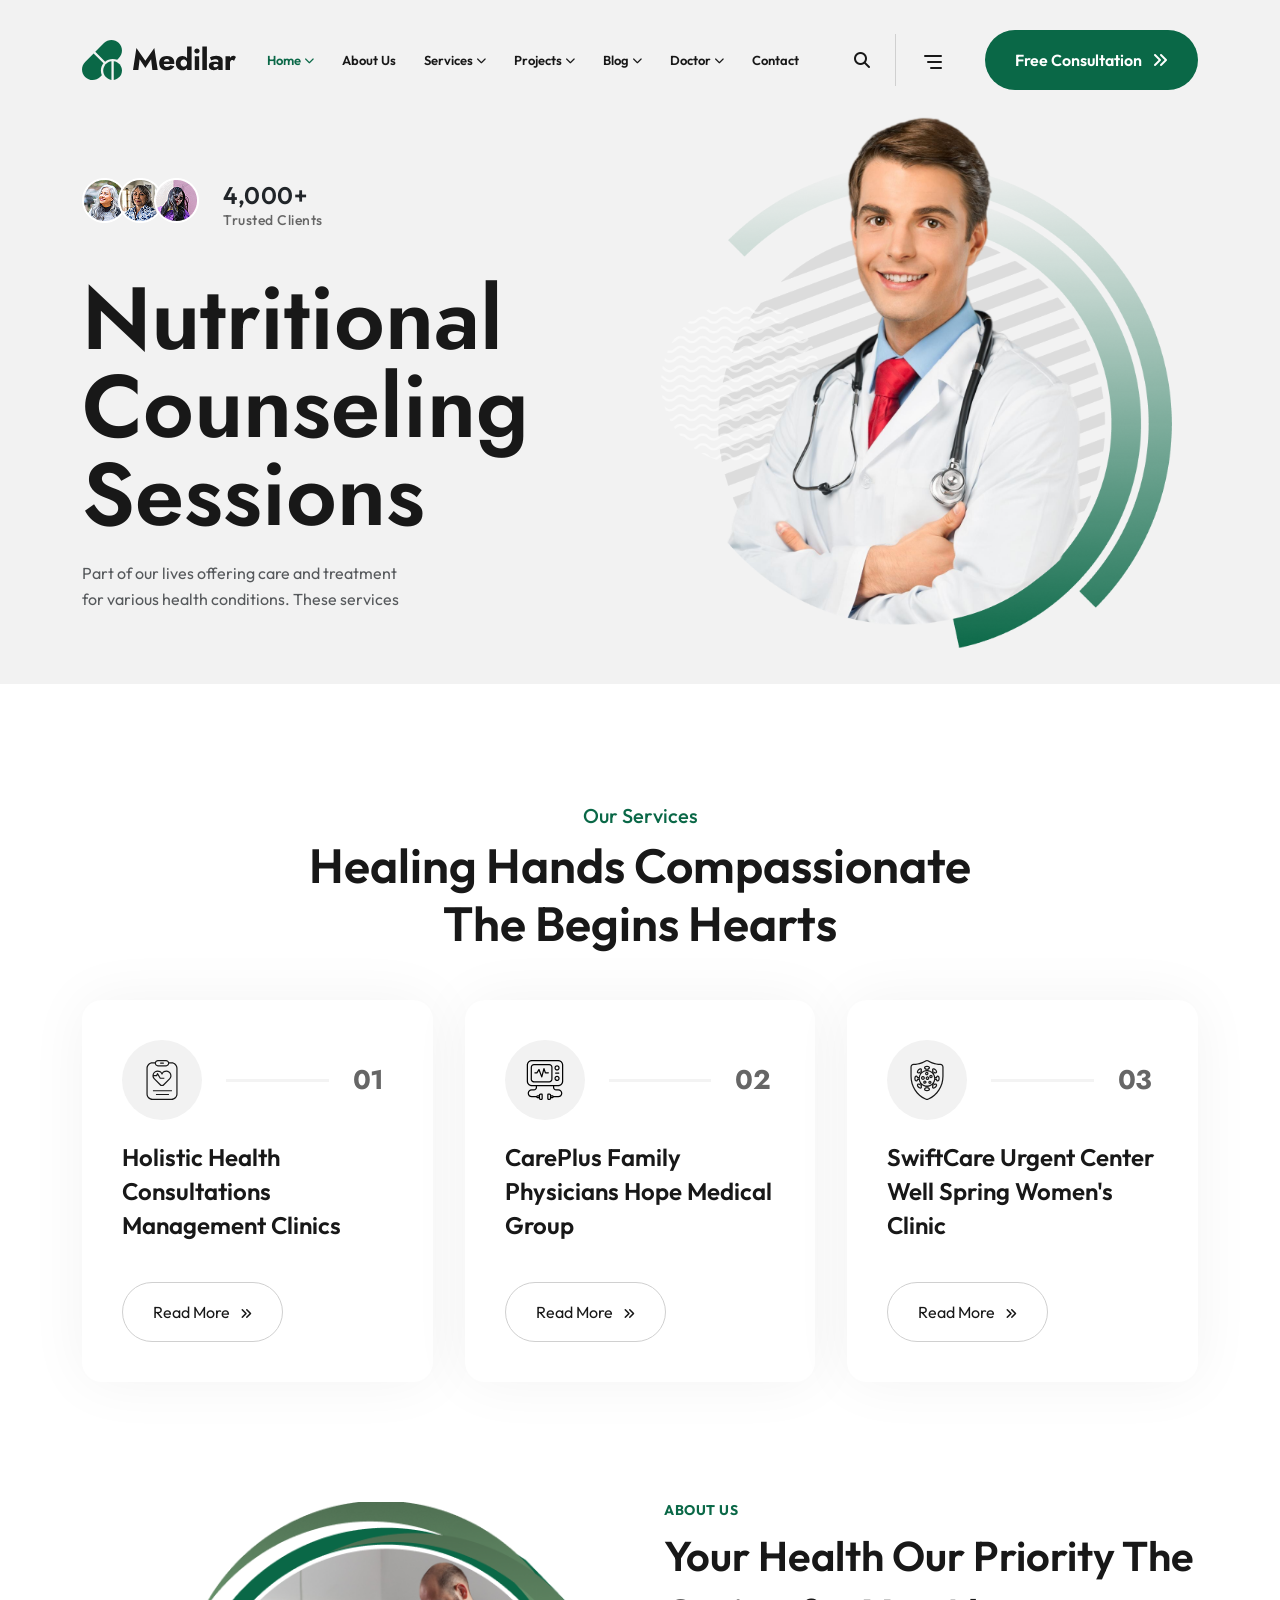
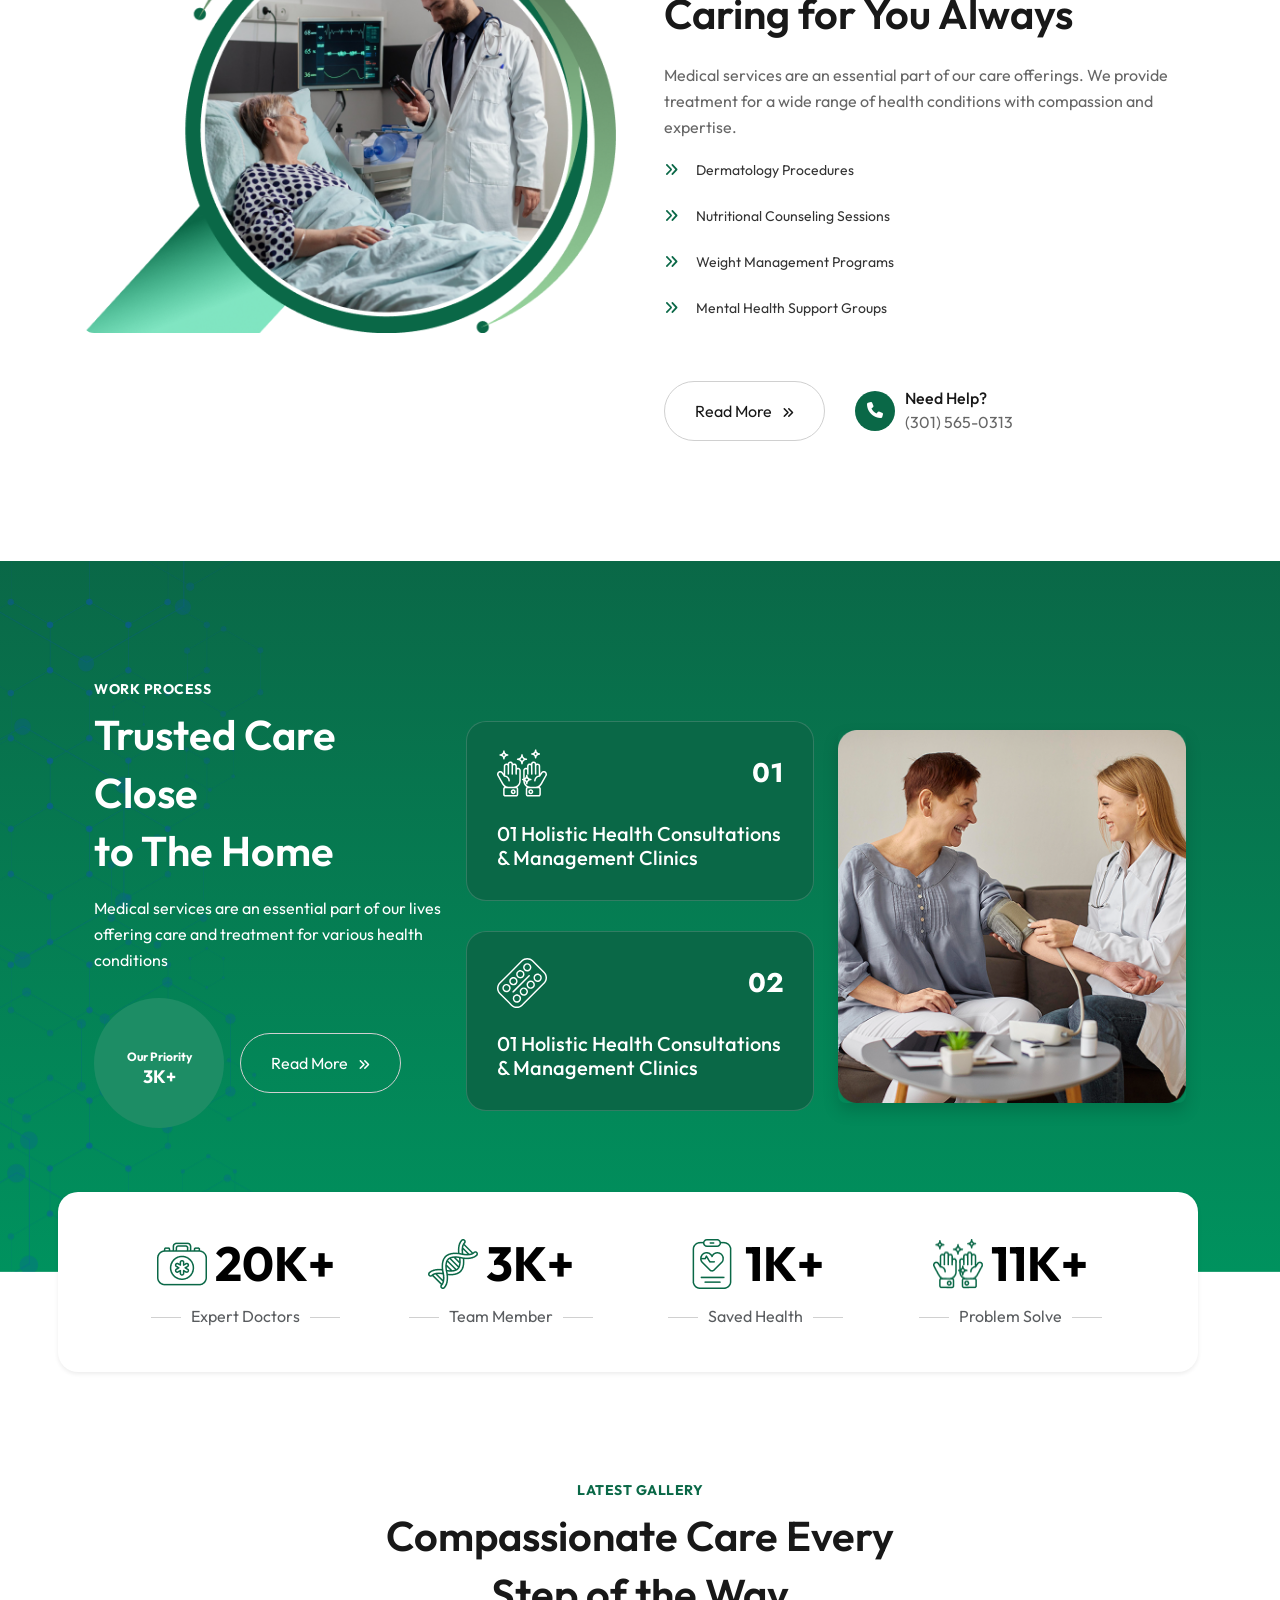
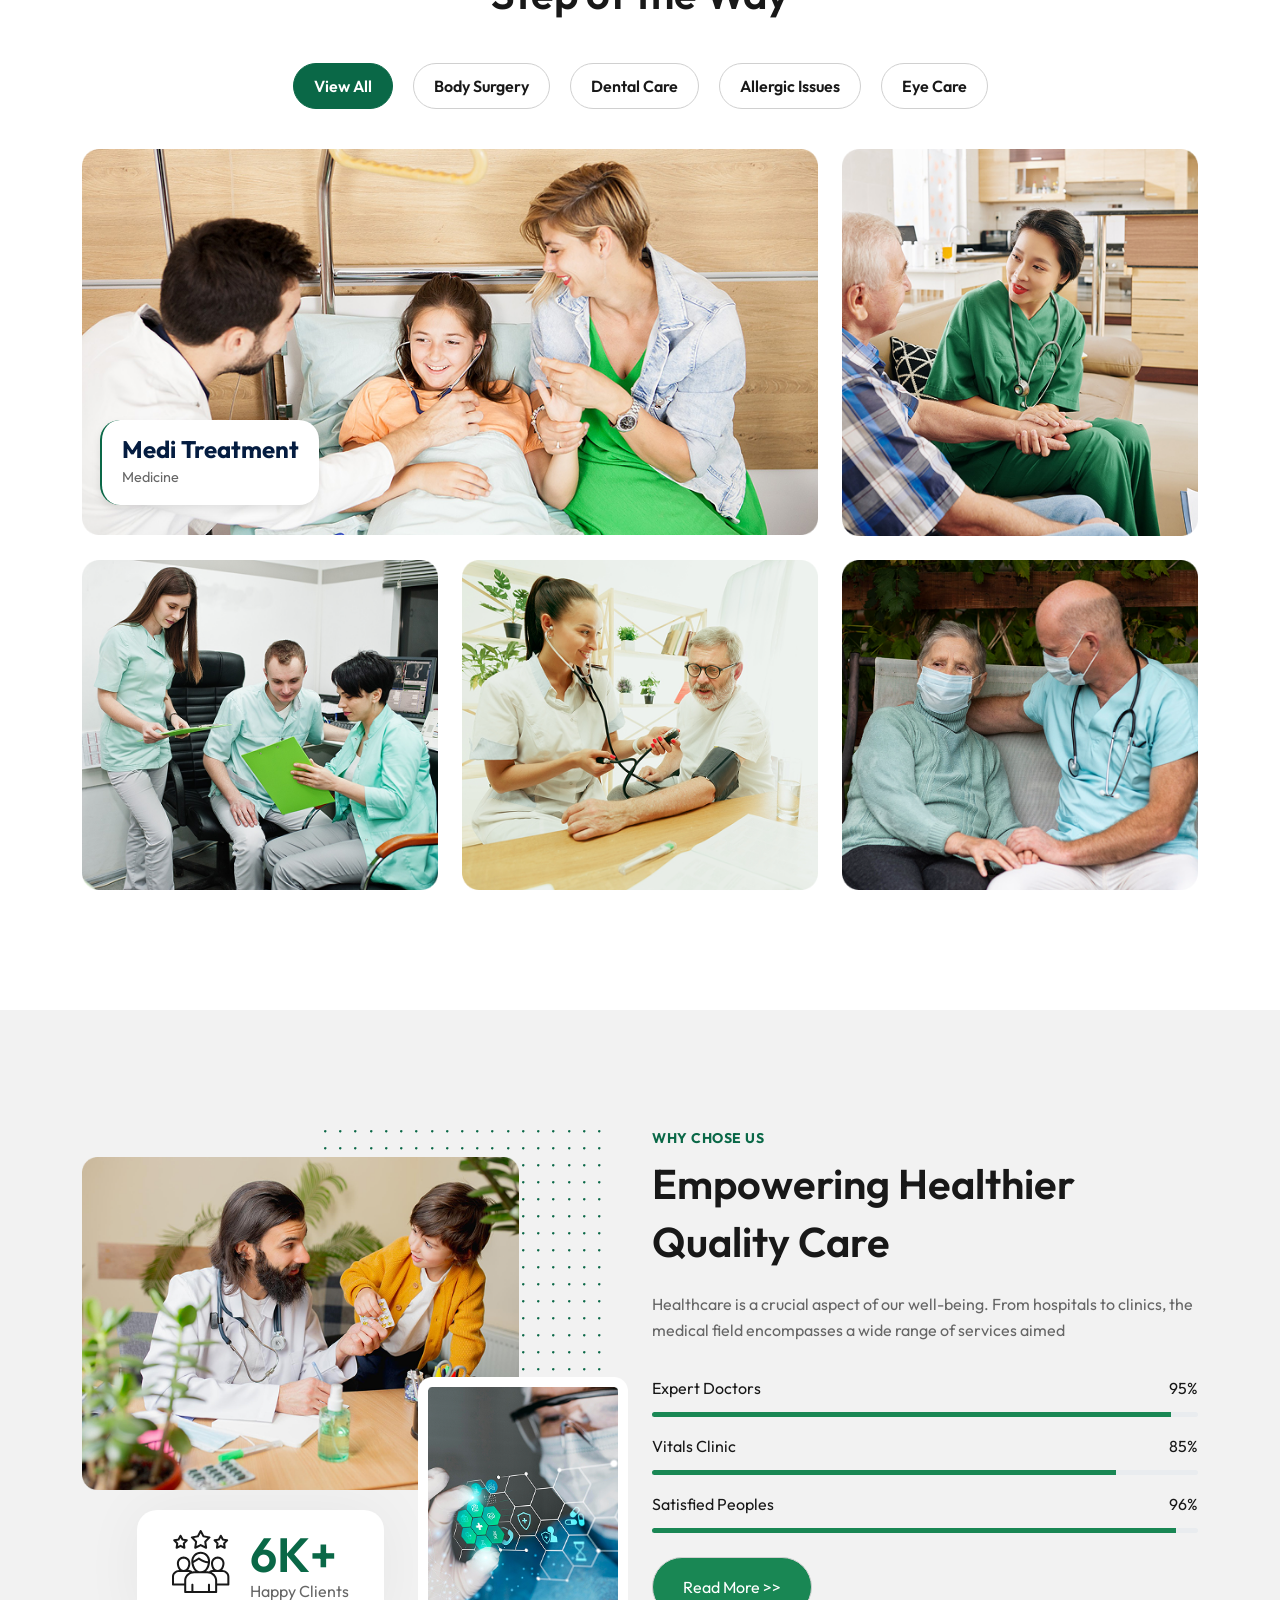
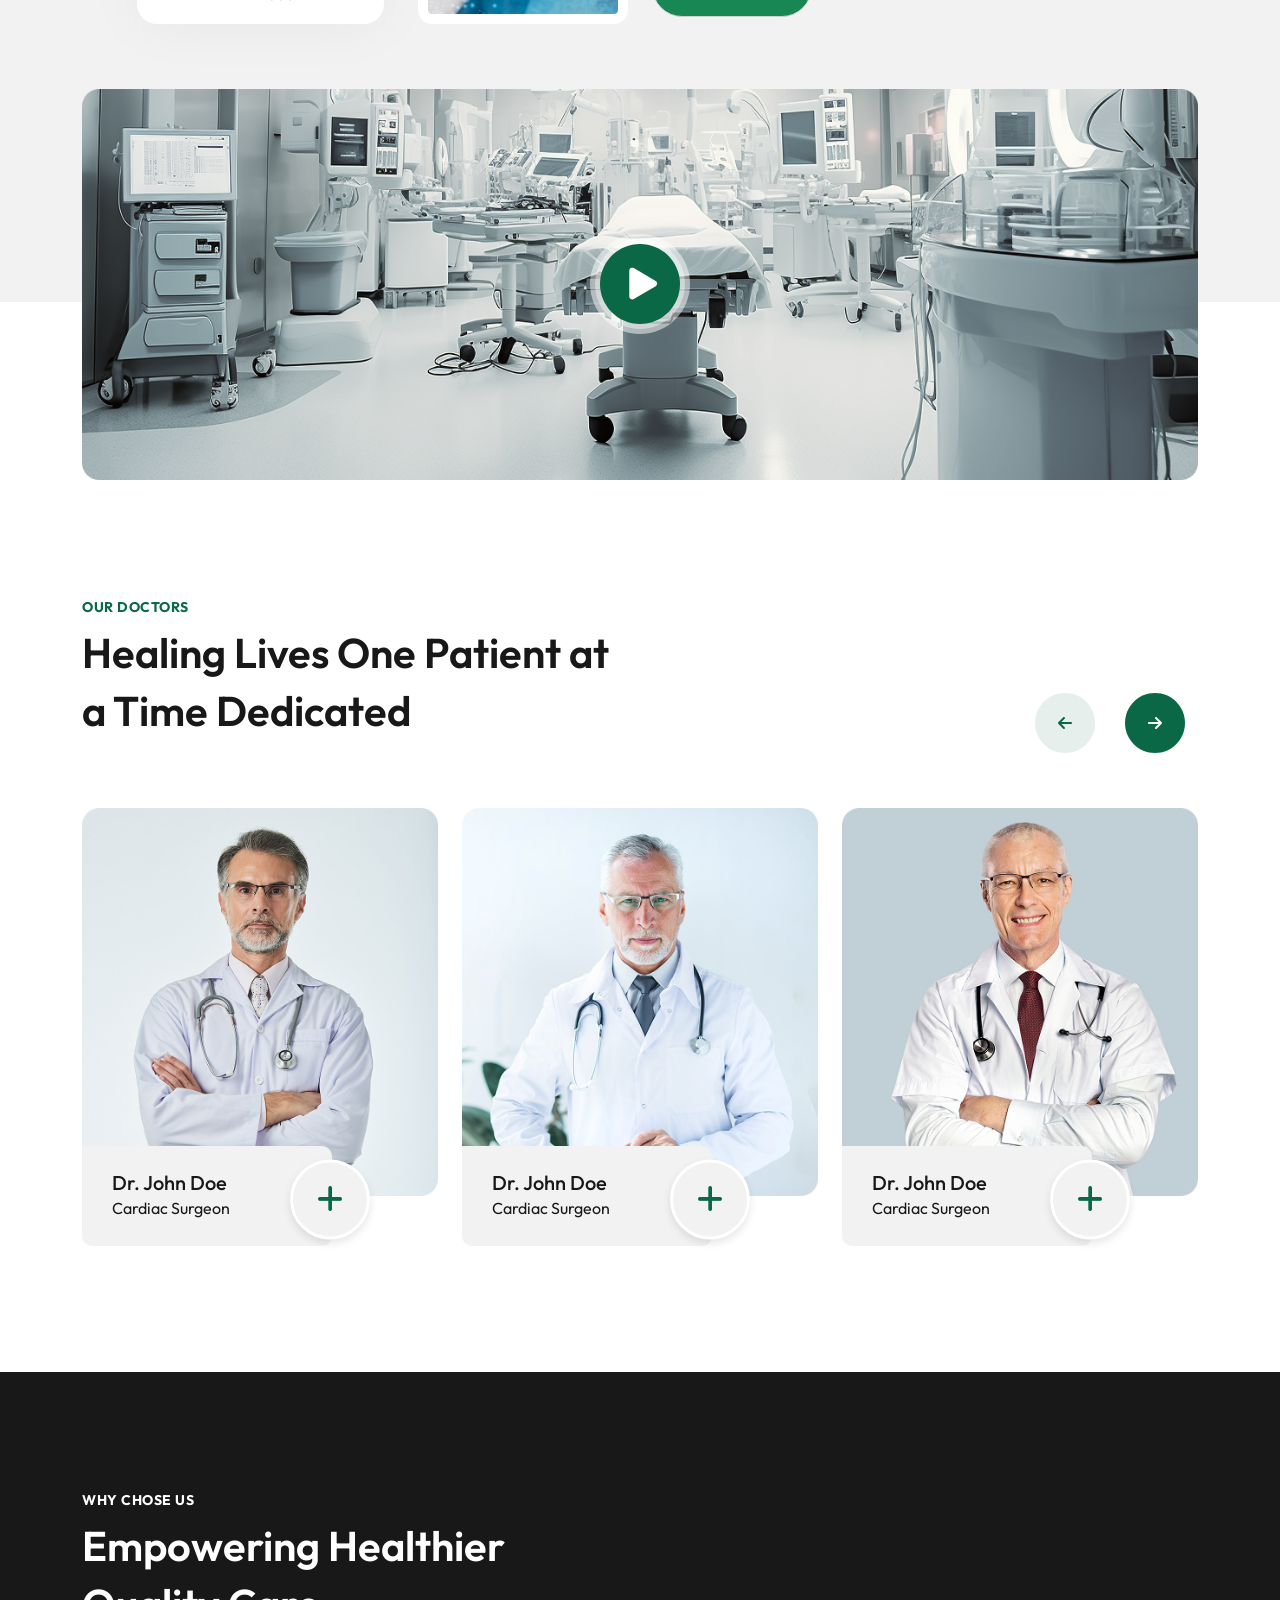
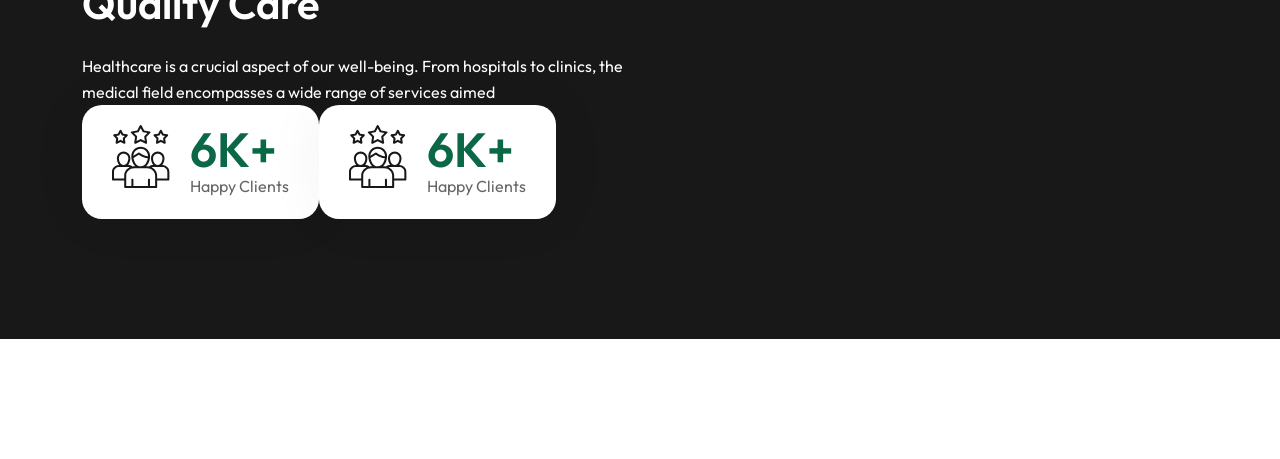
==== index.html @ d2326cdb "working on.." ====
<!DOCTYPE html>
<html lang="en">

<head>
  <!-- Required meta tags -->
  <meta charset="UTF-8">
  <meta http-equiv="X-UA-Compatible" content="IE=edge">
  <!-- title -->
  <title>Medilar - Medical & Health HTML Template</title>
  <meta name="description" content="Bricklix - Modern Construction & Building HTML Template">
  <meta name="viewport"
    content="width=device-width, initial-scale=1.0, maximum-scale=5.0, minimum-scale=1.0, user-scalable=yes">
  <!-- Favicon -->
  <link rel="shortcut icon" type="image/x-icon" href="assets/img/fevicon.svg">
  <!-- Place favicon.ico in the root directory -->

  <!-- CSS start here -->
  <link rel="stylesheet" href="assets/css/bootstrap.min.css">
  <link rel="stylesheet" href="assets/fontawsome/css/fontawesome.css">
  <link rel="stylesheet" href="assets/css/slick.css">
  <link rel="stylesheet" href="assets/css/magnific-popup.css">
  <link rel="stylesheet" href="assets/css/animate.min.css">
  <link rel="stylesheet" href="assets/css/odometer.css">
  <link rel="stylesheet" href="assets/css/style.css">
  <!-- CSS end here -->
</head>

<body>
  <!-- Header section start -->
  <header class="cm-header-section w-100 gray-bg" id="sticky-header">
    <nav class="navbar p-0 navbar-expand-xl d-none d-xl-flex ">
      <div class="container header-one-container">

        <a href="index.html">
          <img src="assets/img/logo/logo.svg" alt="logo">
        </a>
        <button class="navbar-toggler" type="button" data-bs-toggle="collapse" data-bs-target="#navbarSupportedContent"
          aria-controls="navbarSupportedContent" aria-expanded="false" aria-label="Toggle navigation">
          <span class="navbar-toggler-icon"></span>
        </button>
        <div class="collapse navbar-collapse" id="navbarSupportedContent">
          <ul class="navbar-nav mx-auto mb-lg-0">
            <li class="nav-item">
              <a class="nav-link active" aria-current="page" href="#">
                Home <i class="fas fa-chevron-down"></i>
              </a>
              <ul class="sub-menu list-unstyled">
                <li>
                  <a href="index.html">Home One</a>
                </li>
                <li>
                  <a href="home-two.html">Home Two</a>
                </li>
              </ul>
            </li>
            <li class="nav-item">
              <a class="nav-link" href="about.html">
                About Us
              </a>
            </li>
            <li class="nav-item">
              <a class="nav-link" href="#">
                Services <i class="fas fa-chevron-down"></i>
              </a>
              <ul class="sub-menu list-unstyled">
                <li>
                  <a href="services.html">Service Single</a>
                </li>
                <li>
                  <a href="service-details.html">Service Details</a>
                </li>
              </ul>
            </li>
            <li class="nav-item">
              <a class="nav-link" href="#">
                Projects <i class="fas fa-chevron-down"></i>
              </a>
              <ul class="sub-menu list-unstyled">
                <li>
                  <a href="projects.html">Project Single</a>
                </li>
                <li>
                  <a href="project-details.html">Project Details</a>
                </li>
              </ul>
            </li>
            <li class="nav-item">
              <a class="nav-link" href="#">
                Blog <i class="fas fa-chevron-down"></i>
              </a>
              <ul class="sub-menu list-unstyled">
                <li>
                  <a href="blog.html">Blog Single</a>
                </li>
                <li>
                  <a href="blog-details.html">Blog Details</a>
                </li>
              </ul>
            </li>
            <li class="nav-item">
              <a class="nav-link" href="#">
                Doctor <i class="fas fa-chevron-down"></i>
              </a>
              <ul class="sub-menu list-unstyled">
                <li>
                  <a href="blog.html">Doctor Single</a>
                </li>
                <li>
                  <a href="blog-details.html">Doctor Details</a>
                </li>
              </ul>
            </li>
            <li class="nav-item">
              <a class="nav-link" href="contact.html">
                Contact
              </a>
            </li>
          </ul>

          <div class="search-btn">
            <i class="fa fa-search" aria-hidden="true"></i>
          </div>
          <div class="mobile-menu-icon mr-40">
            <svg xmlns="http://www.w3.org/2000/svg" width="24" height="24" viewBox="0 0 24 24" fill="none"
              stroke="currentColor" stroke-width="2" stroke-linecap="round" stroke-linejoin="round"
              class="icon icon-tabler icons-tabler-outline icon-tabler-menu-deep">
              <path stroke="none" d="M0 0h24v24H0z" fill="none" />
              <path d="M4 6h16" />
              <path d="M7 12h13" />
              <path d="M10 18h10" />
            </svg>
          </div>
          <div class="theme-btn btn-primary active">Free Consultation <i class="fa fa-angle-double-right btn-icon"
              aria-hidden="true"></i></div>
        </div>

      </div>
    </nav>
    <!-- mobile navbar part start -->
    <div class="mobile-menu-area d-block d-xl-none">
      <div class="container">
        <div class="mobile-topbar">
          <div class="d-flex justify-content-between align-items-center">
            <div class="logo">
              <a href="index.html"> <img src="assets/img/logo/logo.svg" alt="logo"></a>
            </div>
            <div class="bars">
              <i class="fas fa-bars"></i>
            </div>
          </div>
        </div>
      </div>
      <div class="mobile-menu-overlay"></div>
      <div class="mobile-menu-main">
        <div class="logo">
          <a href="index.html"><img src="assets/img/logo/logo.svg" alt="logo"></a>
        </div>
        <div class="close-mobile-menu"><i class="fas fa-times"></i></div>
        <div class="menu-body">
          <div class="menu-list">
            <ul class="list-unstyled">
              <li class="sub-mobile-menu">
                <a href="#">Home <i class="fas fa-chevron-down float-end"></i></a>
                <ul class="list-unstyled">
                  <li><a href="index.html">Home One</a></li>
                  <li><a href="home-two.html">Home Two</a></li>
                </ul>
              </li>
              <li class="sub-mobile-menu">
                <a href="about.html">About Us</a>
              </li>
              <li class="sub-mobile-menu">
                <a href="#">Services <i class="fas fa-chevron-down float-end"></i></a>
                <ul class="list-unstyled">
                  <li>
                    <a href="services.html">Service Single</a>
                  </li>
                  <li>
                    <a href="service-details.html">Service Details</a>
                  </li>
                </ul>
              </li>
              <li class="sub-mobile-menu">
                <a href="#">Projects <i class="fas fa-chevron-down float-end"></i></a>
                <ul class="list-unstyled">
                  <li>
                    <a href="projects.html">Project Single</a>
                  </li>
                  <li>
                    <a href="project-details.html">Project Details</a>
                  </li>
                </ul>
              </li>
              <li class="sub-mobile-menu">
                <a href="#">Blog <i class="fas fa-chevron-down float-end"></i></a>
                <ul class="list-unstyled">
                  <li>
                    <a href="blog.html">Blog Single</a>
                  </li>
                  <li>
                    <a href="blog-details.html">Blog Details</a>
                  </li>
                </ul>
              </li>
              <li class="sub-mobile-menu">
                <a href="contact.html">Contact</a>
              </li>
            </ul>
          </div>
        </div>

      </div>
    </div>
    <!-- mobile navbar part end -->
  </header>
  <!-- Header section end -->

  <!-- Main area start -->
  <main>
    <!-- Banner section start -->
    <section class="cm-banner-section gray-bg position-relative overflow-hidden custom-wrapper-hover">
      <div class="container">
        <div class="row align-items-center mt-3 gap-md-0 gap-4">

          <!-- Text Column -->
          <div class="col-md-6">
            <div class="d-flex gap-4">

              <div class="trusted_clients">
                <img class="trusted_client_img" src="assets/img/banner/trusted_client_1.png" alt="trusted_client_1">
                <img class="trusted_client_img" src="assets/img/banner/trusted_client_2.png" alt="trusted_client_2">
                <img class="trusted_client_img" src="assets/img/banner/trusted_client_3.png" alt="trusted_client_3">

              </div>
              <h5 class="trusted_clients_subtitle">

                <span class="d-block fa-2x text-dark total-client">
                  4,000+
                </span>
                Trusted Clients
              </h5>
            </div>
            <h2 class="banner-title">Nutritional Counseling Sessions</h2>
            <p class="text-muted">
              Part of our lives offering care and treatment for various health conditions. These services
            </p>
          </div>
          <!-- Image Column -->
          <div class="col-md-6 mb-4 mb-md-0 image-column">
            <img src="assets/img/banner/banner-bg.png" alt="Healthcare Professional" class="img-fluid w-100">
          </div>

        </div>
      </div>
    </section>
    <!-- Banner section end -->
    <!-- service section start -->
    <section class="services-section">
      <div class="container ">
        <h5 class="text-center text-primary">Our Services</h5>
        <h2 class="services-heading">Healing Hands Compassionate <br> The Begins Hearts</h2>

        <div class="services-grid">
          <!-- Service Card 01 -->
          <div class="service-card">
            <div class="card-header-top d-flex justify-content-between align-items-center">
              <span class="card-icon" aria-label="Consultations icon">
                <svg xmlns="http://www.w3.org/2000/svg" width="40" height="40" viewBox="0 0 40 40" fill="none">
                  <path
                    d="M35.55 8.36667C35.55 5.04167 32.8433 2.33417 29.5167 2.33417H27.1333C26.7558 0.9925 25.5333 0 24.0733 0H15.9333C14.4725 0 13.2517 0.9925 12.8742 2.33417H10.4833C7.15668 2.33417 4.45001 5.04083 4.45001 8.3675V33.9675C4.45001 37.2917 7.15668 40 10.4833 40H29.5167C32.8433 40 35.55 37.2933 35.55 33.9667V8.36667ZM15.9333 1.21333H24.0733C24.5983 1.21399 25.1015 1.42281 25.4727 1.79399C25.8439 2.16517 26.0527 2.66841 26.0533 3.19333C26.0522 3.71862 25.8428 4.22202 25.471 4.59307C25.0991 4.96412 24.5953 5.1725 24.07 5.1725H15.9333C14.9008 5.1725 13.9558 4.315 13.9558 3.18833V3.17167C13.9618 2.6508 14.1726 2.15323 14.5427 1.7867C14.9128 1.42017 15.4124 1.21418 15.9333 1.21333ZM34.3367 33.9667C34.3354 35.2448 33.827 36.4703 32.9232 37.374C32.0194 38.2778 30.794 38.7862 29.5158 38.7875H10.4833C9.20519 38.7862 7.97976 38.2778 7.07596 37.374C6.17217 36.4703 5.66384 35.2448 5.66251 33.9667V8.36667C5.66406 7.08865 6.17249 5.86344 7.07626 4.95982C7.98003 4.05621 9.20533 3.54799 10.4833 3.54667H12.7625C12.9375 5.10667 14.2967 6.38333 15.9292 6.38333H24.0733C24.0883 6.38333 24.1017 6.37917 24.1167 6.37917C25.7783 6.355 27.0775 5.0475 27.2467 3.54583H29.5167C30.795 3.54716 32.0205 4.0556 32.9244 4.95958C33.8282 5.86355 34.3364 7.0892 34.3375 8.3675L34.3367 33.9667Z"
                    fill="#181818" />
                  <path
                    d="M18.6475 3.79832H21.3592C21.52 3.79832 21.6742 3.73444 21.7879 3.62075C21.9016 3.50705 21.9654 3.35285 21.9654 3.19207C21.9654 3.03128 21.9016 2.87708 21.7879 2.76338C21.6742 2.64969 21.52 2.58582 21.3592 2.58582H18.6475C18.4867 2.58582 18.3325 2.64969 18.2188 2.76338C18.1051 2.87708 18.0413 3.03128 18.0413 3.19207C18.0413 3.35285 18.1051 3.50705 18.2188 3.62075C18.3325 3.73444 18.4867 3.79832 18.6475 3.79832ZM17.8442 25.2133C18.1272 25.4968 18.4634 25.7218 18.8335 25.8752C19.2035 26.0287 19.6002 26.1077 20.0009 26.1077C20.4015 26.1077 20.7982 26.0287 21.1682 25.8752C21.5383 25.7218 21.8745 25.4968 22.1575 25.2133L28.01 19.3616C31.305 16.0658 28.9392 10.4275 24.315 10.4241H24.3109C23.4628 10.422 22.627 10.627 21.8762 11.0213C21.1254 11.4156 20.4822 11.9873 20.0025 12.6866C19.5236 11.9871 18.8809 11.4153 18.1305 11.0209C17.38 10.6266 16.5445 10.4217 15.6967 10.4241H15.6917C11.0742 10.4275 8.68253 16.0516 11.985 19.3541L17.8442 25.2133ZM15.6917 11.6366H15.6959C16.5047 11.635 17.295 11.8787 17.9626 12.3354C18.6301 12.7921 19.1435 13.4405 19.435 14.195C19.6342 14.7075 20.365 14.71 20.565 14.195C20.8576 13.44 21.372 12.7915 22.0406 12.3348C22.7091 11.8781 23.5004 11.6347 24.31 11.6366H24.3134C27.8667 11.6391 29.6842 15.9716 27.1517 18.505L21.3 24.3558C20.6059 25.0508 19.395 25.0508 18.7 24.3558L12.8417 18.4975C12.2448 17.8979 11.855 17.1233 11.7292 16.2866H14.6075C14.8492 16.2866 15.0684 16.1425 15.1642 15.92L15.5642 14.9925L17.7442 18.58C17.8542 18.7608 18.05 18.8716 18.2617 18.8716H21.8059C21.9666 18.8716 22.1208 18.8078 22.2345 18.6941C22.3482 18.5804 22.4121 18.4262 22.4121 18.2654C22.4121 18.1046 22.3482 17.9504 22.2345 17.8367C22.1208 17.723 21.9666 17.6591 21.8059 17.6591H18.6025L15.9909 13.3591C15.9332 13.2639 15.8504 13.1864 15.7515 13.1351C15.6526 13.0839 15.5416 13.0608 15.4305 13.0686C15.3194 13.0763 15.2126 13.1146 15.1218 13.1791C15.031 13.2435 14.9598 13.3318 14.9159 13.4341L14.2092 15.0741H11.7259C11.8601 14.1188 12.3358 13.2443 13.0648 12.6124C13.7938 11.9805 14.7269 11.6339 15.6917 11.6366ZM29.4125 30.1475H11.4917C11.3309 30.1475 11.1767 30.2114 11.063 30.325C10.9493 30.4387 10.8854 30.5929 10.8854 30.7537C10.8854 30.9145 10.9493 31.0687 11.063 31.1824C11.1767 31.2961 11.3309 31.36 11.4917 31.36H29.4125C29.5733 31.36 29.7275 31.2961 29.8412 31.1824C29.9549 31.0687 30.0188 30.9145 30.0188 30.7537C30.0188 30.5929 29.9549 30.4387 29.8412 30.325C29.7275 30.2114 29.5733 30.1475 29.4125 30.1475ZM26.4059 33.9108H14.4975C14.3367 33.9108 14.1825 33.9747 14.0688 34.0884C13.9551 34.2021 13.8913 34.3563 13.8913 34.5171C13.8913 34.6779 13.9551 34.8321 14.0688 34.9457C14.1825 35.0594 14.3367 35.1233 14.4975 35.1233H26.4059C26.5667 35.1233 26.7209 35.0594 26.8345 34.9457C26.9482 34.8321 27.0121 34.6779 27.0121 34.5171C27.0121 34.3563 26.9482 34.2021 26.8345 34.0884C26.7209 33.9747 26.5667 33.9108 26.4059 33.9108Z"
                    fill="#181818" />
                </svg>
              </span>
              <hr class="card-divider" />
              <span class="card-number">01</span>
            </div>
            <h3 class="card-title">Holistic Health Consultations Management Clinics</h3>
            <a href="#" class="read-more-btn">Read More <span><i class="fas fa-angles-right"></i></span></a>
          </div>

          <!-- Service Card 02 -->
          <div class="service-card">
            <div class="card-header-top d-flex justify-content-between align-items-center">
              <span class="card-icon" aria-label="care plus service icon">
                <svg xmlns="http://www.w3.org/2000/svg" width="40" height="40" viewBox="0 0 40 40" fill="#000">
                  <path
                    d="M33.1113 0H6.88965C5.53104 0.00110278 4.22837 0.541182 3.26753 1.50171C2.3067 2.46223 1.76619 3.76473 1.76465 5.12333V21.2067C1.76597 22.5654 2.30638 23.8681 3.26724 24.8288C4.2281 25.7895 5.5309 26.3297 6.88965 26.3308H10.7838V27.3933C10.7832 27.8937 10.5841 28.3734 10.2302 28.7273C9.87642 29.0811 9.39671 29.2802 8.89632 29.2808H6.69048C4.47215 29.2808 2.66715 31.0817 2.66715 33.295C2.66891 34.3614 3.09339 35.3837 3.84755 36.1377C4.60172 36.8917 5.62405 37.316 6.69048 37.3175H11.2671C11.377 37.6008 11.5698 37.8444 11.8203 38.0165C12.0708 38.1885 12.3674 38.2809 12.6713 38.2817H13.8238V38.325C13.8238 39.2483 14.5746 40 15.4988 40H16.6438C17.2688 40 17.7771 39.4917 17.7771 38.8667V34.6767C17.7771 34.0517 17.2688 33.5425 16.6438 33.5425H15.4988C14.5746 33.5425 13.8238 34.2942 13.8238 35.2183V35.2608H12.6713C12.0796 35.2608 11.5696 35.6075 11.323 36.1058H6.68965C5.94485 36.1039 5.23114 35.807 4.70457 35.2803C4.178 34.7536 3.88141 34.0398 3.87965 33.295C3.88185 32.551 4.179 31.8383 4.70591 31.3131C5.23283 30.7879 5.94652 30.4931 6.69048 30.4933H8.89632C9.71822 30.4924 10.5062 30.1656 11.0874 29.5844C11.6685 29.0032 11.9954 28.2152 11.9963 27.3933V26.3308H28.0046V27.3933C28.0055 28.2152 28.3324 29.0032 28.9136 29.5844C29.4948 30.1656 30.2827 30.4924 31.1046 30.4933H33.3105C34.0544 30.4931 34.7681 30.7879 35.295 31.3131C35.822 31.8383 36.1191 32.551 36.1213 33.295C36.1196 34.0399 35.8228 34.7539 35.2961 35.2806C34.7693 35.8074 34.0554 36.1041 33.3105 36.1058H28.678C28.5544 35.8532 28.3627 35.6403 28.1244 35.4909C27.8861 35.3416 27.6108 35.2619 27.3296 35.2608H26.1771V35.2192C26.1769 34.7748 26.0004 34.3488 25.6864 34.0344C25.3724 33.7201 24.9465 33.5432 24.5021 33.5425H23.3571C22.7321 33.5425 22.2238 34.0508 22.2238 34.6758V38.8675C22.2238 39.4925 22.7321 40 23.3571 40H24.5021C25.4263 40 26.1771 39.2483 26.1771 38.325V38.2808H27.3296C27.9688 38.2808 28.5138 37.8808 28.7338 37.3175H33.3105C34.3769 37.316 35.3992 36.8917 36.1534 36.1377C36.9076 35.3837 37.3321 34.3614 37.3338 33.295C37.3338 31.0817 35.5288 29.2808 33.3105 29.2808H31.1046C30.6043 29.2802 30.1245 29.0811 29.7707 28.7273C29.4169 28.3734 29.2178 27.8937 29.2171 27.3933V26.3308H33.1113C34.4699 26.3297 35.7726 25.7897 36.7334 24.8291C37.6943 23.8686 38.2348 22.5661 38.2363 21.2075V5.12333C38.2348 3.76458 37.6942 2.46196 36.7331 1.50141C35.7721 0.540864 34.4692 0.000882145 33.1105 0L33.1113 0ZM15.0363 35.2183C15.0363 34.9625 15.243 34.7542 15.4988 34.7542H16.5655V38.7875H15.4988C15.3761 38.7875 15.2584 38.7388 15.1715 38.6521C15.0846 38.5654 15.0357 38.4477 15.0355 38.325L15.0363 35.2183ZM12.6713 36.4733H13.8196V37.0692H12.6713C12.595 37.0651 12.5232 37.032 12.4706 36.9766C12.418 36.9211 12.3887 36.8476 12.3887 36.7712C12.3887 36.6949 12.418 36.6214 12.4706 36.5659C12.5232 36.5105 12.595 36.4774 12.6713 36.4733ZM24.9655 38.325C24.9653 38.4477 24.9163 38.5654 24.8295 38.6521C24.7426 38.7388 24.6249 38.7875 24.5021 38.7875H23.4355V34.7542H24.5021C24.758 34.7542 24.9655 34.9625 24.9655 35.2183V38.325ZM27.3296 37.0692H26.1813V36.4733H27.3296C27.4059 36.4774 27.4778 36.5105 27.5303 36.5659C27.5829 36.6214 27.6122 36.6949 27.6122 36.7712C27.6122 36.8476 27.5829 36.9211 27.5303 36.9766C27.4778 37.032 27.4059 37.0651 27.3296 37.0692ZM37.0238 21.2075C37.0225 22.2446 36.6098 23.2388 35.8763 23.972C35.1428 24.7052 34.1484 25.1175 33.1113 25.1183H6.88965C5.85255 25.1175 4.85815 24.7052 4.12466 23.972C3.39116 23.2388 2.97847 22.2446 2.97715 21.2075V5.12333C2.97847 4.08623 3.39116 3.09201 4.12466 2.35883C4.85815 1.62565 5.85255 1.21338 6.88965 1.2125H33.1113C34.1484 1.21338 35.1428 1.62565 35.8763 2.35883C36.6098 3.09201 37.0225 4.08623 37.0238 5.12333V21.2075Z"
                    fill="#000" />
                  <path
                    d="M24.2996 3.99168L8.96381 3.94751H8.95548C8.09876 3.94838 7.27723 4.28836 6.67042 4.89313C6.06362 5.49791 5.72089 6.3183 5.71715 7.17501L5.68465 19.1367C5.68333 19.5626 5.76611 19.9846 5.92824 20.3784C6.09037 20.7723 6.32866 21.1303 6.62945 21.4318C6.93023 21.7334 7.28759 21.9726 7.68102 22.1357C8.07446 22.2989 8.49623 22.3827 8.92215 22.3825H24.2588C25.1155 22.3814 25.937 22.0412 26.5436 21.4363C27.1503 20.8314 27.4928 20.0109 27.4963 19.1542L27.528 7.23751C27.5291 6.37935 27.1899 5.55576 26.5847 4.94732C25.9795 4.33887 25.1578 3.99521 24.2996 3.99168ZM26.2838 19.1517C26.2814 19.6875 26.0671 20.2005 25.6877 20.5788C25.3083 20.9571 24.7946 21.17 24.2588 21.1708H8.92215C8.65574 21.1711 8.39191 21.1187 8.1458 21.0167C7.89969 20.9147 7.67614 20.7651 7.48799 20.5765C7.29985 20.3878 7.1508 20.1639 7.0494 19.9176C6.94801 19.6712 6.89627 19.4073 6.89715 19.1408L6.92965 7.17918C6.93163 6.64318 7.14577 6.12978 7.52525 5.75124C7.90472 5.37271 8.41865 5.15983 8.95465 5.15918H8.96048L24.2963 5.20418C24.8331 5.2066 25.347 5.42171 25.7255 5.80238C26.104 6.18304 26.3161 6.69821 26.3155 7.23501L26.2838 19.1517ZM32.0396 5.34418C31.3509 5.3466 30.6912 5.62215 30.2053 6.11036C29.7195 6.59857 29.4471 7.25957 29.448 7.94834C29.448 9.37751 30.6105 10.54 32.0396 10.54C33.4688 10.54 34.6321 9.37751 34.6321 7.94834C34.633 7.25957 34.3607 6.59857 33.8748 6.11036C33.3889 5.62215 32.7293 5.3466 32.0405 5.34418H32.0396ZM32.0396 9.32834C31.6738 9.32768 31.3232 9.18208 31.0646 8.92342C30.8059 8.66476 30.6603 8.31414 30.6596 7.94834C30.6596 7.18001 31.2796 6.55668 32.0396 6.55668C32.7996 6.55668 33.4205 7.18001 33.4205 7.94834C33.4205 8.70918 32.8005 9.32834 32.0396 9.32834ZM32.0396 15.79C31.3509 15.7924 30.6912 16.068 30.2053 16.5562C29.7195 17.0444 29.4471 17.7054 29.448 18.3942C29.448 19.8233 30.6105 20.9858 32.0396 20.9858C33.4688 20.9858 34.6321 19.8233 34.6321 18.3942C34.633 17.7054 34.3607 17.0444 33.8748 16.5562C33.3889 16.068 32.7293 15.7924 32.0405 15.79H32.0396ZM32.0396 19.7742C31.6738 19.7735 31.3232 19.6279 31.0646 19.3693C30.8059 19.1106 30.6603 18.76 30.6596 18.3942C30.6596 17.6267 31.2796 17.0025 32.0396 17.0025C32.7996 17.0025 33.4205 17.6267 33.4205 18.3942C33.4205 19.155 32.8005 19.7742 32.0396 19.7742ZM30.6671 13.7717H33.743C33.9038 13.7717 34.058 13.7078 34.1717 13.5941C34.2854 13.4804 34.3492 13.3262 34.3492 13.1654C34.3492 13.0046 34.2854 12.8504 34.1717 12.7367C34.058 12.623 33.9038 12.5592 33.743 12.5592H30.668C30.5072 12.5592 30.353 12.623 30.2393 12.7367C30.1256 12.8504 30.0617 13.0046 30.0617 13.1654C30.0617 13.3262 30.1256 13.4804 30.2393 13.5941C30.353 13.7078 30.5064 13.7717 30.6671 13.7717Z"
                    fill="#000" />
                  <path
                    d="M23.2597 12.1716H20.8155L19.5313 8.46913C19.4438 8.21746 19.2263 8.03413 18.9355 8.06246C18.8059 8.06727 18.6812 8.1136 18.58 8.19462C18.4787 8.27564 18.4061 8.38707 18.373 8.51246L16.6747 14.9216L14.5247 9.32996C14.4841 9.2243 14.4148 9.13209 14.3245 9.06377C14.2343 8.99544 14.1268 8.95372 14.0141 8.94332C13.9014 8.93291 13.788 8.95424 13.6868 9.0049C13.5856 9.05555 13.5005 9.13351 13.4413 9.22996L11.5763 12.275H9.95299C9.7922 12.275 9.638 12.3388 9.52431 12.4525C9.41061 12.5662 9.34674 12.7204 9.34674 12.8812C9.34674 13.042 9.41061 13.1962 9.52431 13.3099C9.638 13.4236 9.7922 13.4875 9.95299 13.4875H11.9155C12.0192 13.4873 12.1212 13.4606 12.2116 13.4098C12.3021 13.3591 12.378 13.2859 12.4322 13.1975L13.8338 10.9108L16.2155 17.105C16.2599 17.219 16.3377 17.3169 16.4386 17.386C16.5395 17.4552 16.659 17.4923 16.7813 17.4925H16.8147C16.9424 17.4854 17.0646 17.438 17.1637 17.3572C17.2628 17.2763 17.3337 17.1662 17.3663 17.0425L19.0355 10.7425L19.8105 12.9766C19.8519 13.0957 19.9293 13.1989 20.0321 13.2719C20.1348 13.345 20.2578 13.3842 20.3838 13.3841H23.2597C23.4204 13.3841 23.5746 13.3203 23.6883 13.2066C23.802 13.0929 23.8659 12.9387 23.8659 12.7779C23.8659 12.6171 23.802 12.4629 23.6883 12.3492C23.5746 12.2355 23.4204 12.1716 23.2597 12.1716Z"
                    fill="#000" />
                </svg>
              </span>
              <hr class="card-divider" />
              <span class="card-number">02</span>
            </div>
            <h3 class="card-title">CarePlus Family Physicians Hope Medical Group</h3>
            <a href="#" class="read-more-btn">Read More <span><i class="fas fa-angles-right"></i></span></a>
          </div>

          <!-- Service Card 03 -->
          <div class="service-card">
            <div class="card-header-top d-flex justify-content-between align-items-center">
              <span class="card-icon" aria-label="SwiftCare icon">
                <svg xmlns="http://www.w3.org/2000/svg" width="40" height="40" viewBox="0 0 40 40" fill="none">
                  <g clip-path="url(#clip0_2_10508)">
                    <path
                      d="M30.7175 15.4267C29.9392 15.4267 29.2742 16.0517 28.945 17.0558H28.2283C28.0186 15.8329 27.5374 14.6725 26.82 13.66L27.325 13.1542C28.2683 13.6292 29.1792 13.6017 29.7308 13.0517C30.5342 12.2483 30.2142 10.7158 28.9867 9.48835C28.2483 8.74668 27.3425 8.30501 26.5617 8.30418H26.56C26.1017 8.30418 25.7075 8.45501 25.4208 8.74168C24.8708 9.29168 24.8425 10.2042 25.3208 11.1483L24.8142 11.655C23.8011 10.9377 22.6402 10.4564 21.4167 10.2467V9.53168C22.4208 9.20251 23.0458 8.53751 23.0458 7.75835C23.0458 6.62168 21.7358 5.76501 19.9983 5.76501C18.2608 5.76501 16.95 6.62168 16.95 7.75835C16.95 8.53751 17.575 9.20251 18.5792 9.53168V10.2467C17.3559 10.4564 16.1952 10.9376 15.1825 11.655L14.6775 11.1483C15.1525 10.2083 15.125 9.29668 14.5733 8.74001C13.7708 7.94168 12.2383 8.26501 11.01 9.48751C10.2683 10.2292 9.82583 11.1383 9.82666 11.9192C9.82833 12.3758 9.98083 12.7683 10.2633 13.0492C10.8117 13.6025 11.7242 13.6325 12.6708 13.1542L13.1775 13.66C12.4597 14.6735 11.9785 15.8351 11.7692 17.0592H11.0542C10.7258 16.055 10.0608 15.43 9.28166 15.43C8.145 15.43 7.28833 16.74 7.28833 18.4775C7.28833 20.215 8.145 21.525 9.28166 21.525C10.0608 21.525 10.7258 20.9 11.0542 19.8958H11.7708C11.9808 21.1181 12.4617 22.2779 13.1783 23.29L12.6717 23.7975C11.7275 23.32 10.8167 23.3492 10.2667 23.8983C9.33083 24.83 10.0217 26.4717 11.0108 27.465C12.005 28.455 13.6392 29.14 14.575 28.21C15.1267 27.6583 15.1542 26.7467 14.6783 25.8034L15.185 25.2967C16.197 26.0135 17.3568 26.4945 18.5792 26.7042V27.4208C17.5742 27.75 16.95 28.4142 16.95 29.1934C16.95 30.33 18.26 31.1875 19.9975 31.1875C21.735 31.1875 23.045 30.33 23.045 29.1934C23.045 28.4142 22.42 27.75 21.4158 27.4208V26.7042C22.6388 26.4943 23.7991 26.013 24.8117 25.2958L25.32 25.8042C24.8425 26.7475 24.8708 27.6592 25.4217 28.205C25.7075 28.4917 26.1 28.6434 26.5575 28.6442H26.56C27.34 28.6442 28.2475 28.2025 28.9883 27.4608C30.2142 26.2358 30.535 24.7025 29.7317 23.8942C29.1767 23.3442 28.265 23.3192 27.3258 23.7958L26.8192 23.2892C27.5365 22.2764 28.0177 21.1157 28.2275 19.8925H28.9442C29.2733 20.8967 29.9383 21.5217 30.7167 21.5217C31.8533 21.5217 32.71 20.2117 32.71 18.4742C32.71 16.7367 31.8542 15.4267 30.7175 15.4267ZM20.7417 25.5825C16.5717 26.0242 12.8533 22.7425 12.8533 18.4742C12.8533 14.7933 15.6575 11.7458 19.2467 11.3692H19.2508C23.4258 10.9217 27.145 14.2158 27.145 18.4742V18.4833C27.1392 22.155 24.3425 25.2083 20.7417 25.5825ZM25.76 12.4225L26.5083 11.675C26.6076 11.5758 26.6693 11.4452 26.683 11.3055C26.6967 11.1659 26.6615 11.0258 26.5833 10.9092C26.1417 10.2483 26.14 9.73668 26.2783 9.59918C26.3467 9.53085 26.4692 9.51585 26.56 9.51585C26.9042 9.51585 27.52 9.73335 28.1283 10.3442C28.9083 11.1242 29.0933 11.9742 28.8733 12.1942C28.735 12.3325 28.2225 12.3308 27.5625 11.8908C27.4458 11.8137 27.3061 11.7791 27.1669 11.793C27.0277 11.8068 26.8976 11.8681 26.7983 11.9667L26.0525 12.7125L25.76 12.4225ZM19.7917 10.1208V9.06418C19.7917 8.92382 19.743 8.78781 19.6539 8.67932C19.5649 8.57082 19.441 8.49656 19.3033 8.46918C18.5258 8.31501 18.1633 7.95418 18.1633 7.75835C18.1633 7.44751 18.895 6.97668 19.9983 6.97668C21.1017 6.97668 21.8333 7.44751 21.8333 7.75835C21.8333 7.95418 21.4717 8.31501 20.6933 8.46918C20.5557 8.49656 20.4318 8.57082 20.3427 8.67932C20.2537 8.78781 20.205 8.92382 20.205 9.06418V10.1208C20.0672 10.1182 19.9294 10.1182 19.7917 10.1208ZM12.4333 11.8908C11.7733 12.3325 11.2625 12.335 11.1217 12.1925C11.055 12.1258 11.04 12.0058 11.04 11.9167C11.04 11.5742 11.2567 10.9567 11.8675 10.345C12.6492 9.56585 13.5025 9.38418 13.7167 9.59668C13.8825 9.76335 13.8142 10.3133 13.4158 10.91C13.3383 11.0265 13.3034 11.1662 13.3171 11.3055C13.3307 11.4447 13.3921 11.575 13.4908 11.6742L14.2367 12.4217C14.1369 12.5163 14.0396 12.6136 13.945 12.7133L13.1983 11.9667C13.0994 11.8675 12.9691 11.8059 12.8297 11.7922C12.6903 11.7785 12.5505 11.8137 12.4342 11.8917L12.4333 11.8908ZM10.5883 18.6842C10.4481 18.684 10.3123 18.7325 10.2039 18.8215C10.0955 18.9104 10.0214 19.0342 9.99416 19.1717C9.83916 19.95 9.4775 20.3133 9.2825 20.3133C8.97083 20.3133 8.50083 19.58 8.50083 18.4775C8.50083 17.375 8.97083 16.6425 9.2825 16.6425C9.4775 16.6425 9.83916 17.005 9.99416 17.7833C10.05 18.0667 10.2983 18.2708 10.5883 18.2708H11.6417C11.6384 18.4086 11.6384 18.5464 11.6417 18.6842H10.5883ZM13.4158 26.0425C13.8575 26.7017 13.8575 27.2142 13.72 27.3508C13.4983 27.5717 12.6483 27.385 11.8692 26.6092C11.2567 25.9942 11.04 25.3758 11.0408 25.0325C11.0408 24.9442 11.055 24.8242 11.1233 24.7575C11.1733 24.7075 11.2692 24.6775 11.4 24.6775C11.6492 24.6775 12.0208 24.7842 12.4333 25.06C12.5498 25.1381 12.6897 25.1733 12.8293 25.1596C12.9688 25.1459 13.0993 25.0842 13.1983 24.985L13.9442 24.2392C14.0392 24.3392 14.1367 24.4367 14.2358 24.5308L13.4917 25.2767C13.3926 25.3758 13.3309 25.5062 13.3171 25.6456C13.3033 25.7851 13.3382 25.9259 13.4158 26.0425ZM20.205 26.8308V27.8875C20.205 28.1767 20.4092 28.4258 20.6925 28.4825C21.4717 28.6367 21.8342 28.9984 21.8342 29.1934C21.8342 29.505 21.1008 29.975 19.9983 29.975C18.895 29.975 18.1633 29.505 18.1633 29.1934C18.1633 28.9984 18.5258 28.6367 19.305 28.4825C19.4424 28.4548 19.5659 28.3804 19.6546 28.2719C19.7433 28.1635 19.7917 28.0276 19.7917 27.8875V26.8308H20.205ZM27.5683 25.0583C28.1617 24.6583 28.7108 24.59 28.875 24.7525C29.095 24.9742 28.9108 25.825 28.1317 26.6042C27.5208 27.215 26.9042 27.4317 26.5608 27.4317C26.4708 27.4317 26.3492 27.4175 26.28 27.3475C26.1417 27.2109 26.1433 26.7017 26.5842 26.0417C26.6619 25.9251 26.697 25.7852 26.6833 25.6458C26.6696 25.5063 26.6081 25.3759 26.5092 25.2767L25.76 24.5292C25.8604 24.4344 25.9582 24.3368 26.0533 24.2367L26.8017 24.9842C26.9008 25.0839 27.0315 25.146 27.1715 25.1597C27.3114 25.1734 27.4518 25.137 27.5683 25.0583ZM30.7183 20.3092C30.5225 20.3092 30.1617 19.9467 30.0058 19.1675C29.9785 19.0301 29.9043 18.9064 29.7959 18.8175C29.6876 18.7286 29.5518 18.68 29.4117 18.68H28.355C28.3583 18.5433 28.3583 18.405 28.355 18.2675H29.4117C29.5518 18.2675 29.6876 18.2189 29.7959 18.13C29.9043 18.0412 29.9785 17.9175 30.0058 17.78C30.1617 17.0017 30.5225 16.6383 30.7175 16.6383C31.0292 16.6383 31.4992 17.3708 31.4992 18.4742C31.4992 19.5775 31.03 20.3092 30.7183 20.3092Z"
                      fill="#181818" />
                    <path
                      d="M17.8999 17.9716C17.8999 17.5866 17.7858 17.2102 17.5719 16.8901C17.358 16.57 17.0539 16.3205 16.6982 16.1731C16.3425 16.0258 15.9511 15.9872 15.5735 16.0623C15.1959 16.1375 14.849 16.3229 14.5768 16.5951C14.3045 16.8673 14.1191 17.2142 14.044 17.5918C13.9689 17.9694 14.0074 18.3609 14.1548 18.7166C14.3021 19.0723 14.5516 19.3763 14.8717 19.5902C15.1919 19.8041 15.5682 19.9183 15.9533 19.9183C16.4693 19.9176 16.9641 19.7123 17.329 19.3474C17.694 18.9824 17.8993 18.4877 17.8999 17.9716ZM15.9524 18.7066C15.856 18.7063 15.7606 18.6871 15.6716 18.6499C15.5827 18.6128 15.5019 18.5585 15.4339 18.4901C15.3659 18.4217 15.3121 18.3406 15.2754 18.2515C15.2388 18.1623 15.2201 18.0668 15.2203 17.9704C15.2206 17.8739 15.2399 17.7785 15.277 17.6896C15.3142 17.6006 15.3685 17.5198 15.4368 17.4518C15.5052 17.3839 15.5863 17.33 15.6755 17.2934C15.7647 17.2567 15.8602 17.238 15.9566 17.2383C16.1513 17.2388 16.3378 17.3167 16.4751 17.4548C16.6124 17.5929 16.6892 17.7798 16.6887 17.9745C16.6881 18.1692 16.6102 18.3558 16.4722 18.493C16.3341 18.6303 16.1471 18.7072 15.9524 18.7066ZM22.2483 18.1683C22.2483 17.807 22.1411 17.4538 21.9404 17.1533C21.7396 16.8529 21.4543 16.6188 21.1204 16.4806C20.7866 16.3423 20.4193 16.3062 20.0649 16.3768C19.7106 16.4473 19.3851 16.6214 19.1296 16.8769C18.8742 17.1325 18.7003 17.458 18.6299 17.8124C18.5595 18.1668 18.5958 18.5341 18.7342 18.8679C18.8726 19.2016 19.1069 19.4869 19.4074 19.6875C19.7079 19.8881 20.0611 19.9951 20.4224 19.9949C20.9066 19.9943 21.3708 19.8016 21.713 19.4591C22.0553 19.1167 22.2478 18.6525 22.2483 18.1683ZM20.4233 18.7824C20.3408 18.7853 20.2585 18.7715 20.1815 18.7419C20.1044 18.7122 20.0341 18.6674 19.9748 18.61C19.9155 18.5526 19.8683 18.4838 19.8362 18.4077C19.8041 18.3317 19.7876 18.2499 19.7878 18.1674C19.7879 18.0848 19.8047 18.0032 19.8372 17.9273C19.8696 17.8513 19.917 17.7828 19.9766 17.7256C20.0362 17.6684 20.1066 17.6238 20.1838 17.5945C20.261 17.5652 20.3433 17.5517 20.4258 17.5549C20.5846 17.5612 20.7349 17.6288 20.8449 17.7436C20.9549 17.8584 21.0161 18.0113 21.0157 18.1703C21.0153 18.3293 20.9532 18.4819 20.8426 18.5961C20.7319 18.7102 20.5821 18.777 20.4233 18.7824ZM19.7391 15.3749C20.2062 15.3745 20.654 15.1888 20.9843 14.8585C21.3146 14.5282 21.5003 14.0804 21.5008 13.6133C21.5001 13.1464 21.3142 12.6989 20.9839 12.3689C20.6537 12.0389 20.206 11.8535 19.7391 11.8533C19.2815 11.8674 18.8473 12.059 18.5286 12.3877C18.2098 12.7164 18.0316 13.1563 18.0316 13.6141C18.0316 14.0719 18.2098 14.5118 18.5286 14.8405C18.8473 15.1692 19.2815 15.3609 19.7391 15.3749ZM19.7391 13.0649C19.8847 13.0649 20.0244 13.1228 20.1274 13.2258C20.2304 13.3288 20.2883 13.4685 20.2883 13.6141C20.2883 13.7598 20.2304 13.8994 20.1274 14.0024C20.0244 14.1054 19.8847 14.1633 19.7391 14.1633C19.5934 14.1633 19.4538 14.1054 19.3508 14.0024C19.2478 13.8994 19.1899 13.7598 19.1899 13.6141C19.1899 13.4685 19.2478 13.3288 19.3508 13.2258C19.4538 13.1228 19.5934 13.0649 19.7391 13.0649ZM23.9341 14.7966C22.9916 14.7966 22.2233 15.5641 22.2233 16.5074C22.2233 17.4524 22.9916 18.2208 23.9341 18.2208C24.3883 18.2203 24.8237 18.0396 25.1448 17.7184C25.4659 17.3972 25.6464 16.9616 25.6466 16.5074C25.6459 16.0536 25.4652 15.6186 25.1442 15.2978C24.8231 14.9771 24.3879 14.7968 23.9341 14.7966ZM23.9341 17.0083C23.8015 17.0083 23.6743 16.9556 23.5805 16.8618C23.4868 16.7681 23.4341 16.6409 23.4341 16.5083C23.4341 16.3757 23.4868 16.2485 23.5805 16.1547C23.6743 16.061 23.8015 16.0083 23.9341 16.0083C23.9998 16.0083 24.0648 16.0212 24.1254 16.0463C24.1861 16.0715 24.2412 16.1083 24.2876 16.1547C24.3341 16.2011 24.3709 16.2563 24.396 16.3169C24.4212 16.3776 24.4341 16.4426 24.4341 16.5083C24.4341 16.5739 24.4212 16.639 24.396 16.6996C24.3709 16.7603 24.3341 16.8154 24.2876 16.8618C24.2412 16.9083 24.1861 16.9451 24.1254 16.9702C24.0648 16.9953 23.9998 17.0083 23.9341 17.0083ZM22.9149 20.6333C22.0183 20.6333 21.2891 21.3624 21.2891 22.2583C21.2891 23.1549 22.0183 23.8849 22.9141 23.8849C23.8099 23.8849 24.5408 23.1549 24.5408 22.2583C24.5408 21.3624 23.8108 20.6333 22.9149 20.6333ZM22.9149 22.6733C22.8605 22.6732 22.8066 22.6623 22.7563 22.6414C22.7061 22.6205 22.6604 22.5898 22.622 22.5513C22.5836 22.5127 22.5531 22.4669 22.5324 22.4166C22.5117 22.3662 22.5011 22.3123 22.5012 22.2579C22.5013 22.2034 22.5121 22.1495 22.5331 22.0993C22.554 22.049 22.5846 22.0034 22.6232 21.9649C22.6618 21.9265 22.7075 21.8961 22.7579 21.8753C22.8082 21.8546 22.8621 21.844 22.9166 21.8441C23.0265 21.8443 23.1319 21.8882 23.2095 21.9661C23.2871 22.044 23.3306 22.1496 23.3303 22.2595C23.3301 22.3695 23.2862 22.4748 23.2083 22.5524C23.1304 22.63 23.0249 22.6735 22.9149 22.6733ZM17.8566 20.4766C16.9424 20.4766 16.1983 21.2199 16.1983 22.1349C16.1983 23.0491 16.9424 23.7933 17.8566 23.7933C18.2963 23.7926 18.7178 23.6177 19.0288 23.3069C19.3398 22.996 19.5149 22.5746 19.5158 22.1349C19.5158 21.2199 18.7716 20.4766 17.8566 20.4766ZM17.8566 22.5816C17.7979 22.5815 17.7398 22.5698 17.6856 22.5473C17.6314 22.5247 17.5821 22.4917 17.5407 22.4501C17.4993 22.4085 17.4664 22.3591 17.4441 22.3048C17.4217 22.2506 17.4102 22.1924 17.4103 22.1337C17.4105 22.075 17.4221 22.0169 17.4447 21.9627C17.4673 21.9085 17.5003 21.8592 17.5419 21.8178C17.5835 21.7764 17.6328 21.7435 17.6871 21.7212C17.7414 21.6988 17.7995 21.6873 17.8583 21.6874C17.9768 21.6877 18.0905 21.735 18.1742 21.819C18.2578 21.903 18.3047 22.0168 18.3045 22.1354C18.3043 22.2539 18.257 22.3676 18.173 22.4512C18.089 22.5349 17.9752 22.5818 17.8566 22.5816Z"
                      fill="#181818" />
                    <path
                      d="M33.4041 3.8183C27.7491 3.7733 23.6483 1.7183 21.7074 0.497468C21.1949 0.172349 20.6003 -7.56698e-05 19.9933 0.000367061C19.3863 0.000809793 18.792 0.174102 18.2799 0.499968C16.3416 1.71997 12.2474 3.7733 6.59661 3.81913C4.85577 3.8333 3.43994 5.27747 3.43994 7.03747V16.2125C3.43994 26.4541 9.26744 35.6175 18.2816 39.5558C18.4349 39.6233 18.5899 39.6891 18.7449 39.7541C19.1408 39.9191 19.5674 40.0008 19.9933 40.0008C20.4213 40.0013 20.8452 39.9175 21.2408 39.7541C21.3966 39.69 21.5499 39.6241 21.7016 39.5575C30.7283 35.6141 36.5599 26.4508 36.5599 16.2125V7.03663C36.5599 5.27663 35.1441 3.83247 33.4041 3.8183ZM35.3474 16.2116C35.3474 25.9683 29.8008 34.695 21.2158 38.4458C21.0708 38.51 20.9241 38.5725 20.7766 38.6333C20.2766 38.8408 19.7066 38.84 19.2091 38.6333C19.0617 38.5722 18.9151 38.5094 18.7691 38.445C10.1941 34.6991 4.65244 25.9716 4.65244 16.2116V7.03663C4.65244 5.93913 5.52744 5.03913 6.60494 5.0308C12.5574 4.98247 16.8799 2.81413 18.9258 1.52497C19.245 1.32204 19.6153 1.21419 19.9936 1.21404C20.3718 1.21389 20.7423 1.32145 21.0616 1.52413C23.1116 2.8133 27.4399 4.98247 33.3949 5.0308C34.4716 5.03913 35.3474 5.93913 35.3474 7.03663V16.2116Z"
                      fill="#181818" />
                  </g>
                  <defs>
                    <clipPath id="clip0_2_10508">
                      <rect width="40" height="40" fill="white" />
                    </clipPath>
                  </defs>
                </svg>
              </span>
              <hr class="card-divider" />
              <span class="card-number">03</span>
            </div>
            <h3 class="card-title">SwiftCare Urgent Center Well Spring Women's Clinic</h3>
            <a href="#" class="read-more-btn">Read More <span><i class="fas fa-angles-right"></i></span></a>
          </div>
        </div>
      </div>
    </section>
    <!-- service section end -->

    <!-- about section start-->
    <section class="about-section container">

      <div class="about-image">
        <img src="assets/img/about-us/about-us-bg.png" alt="Doctor attending patient in hospital bed" />
      </div>

      <div class="about-content">
        <h5 class="small-header">ABOUT US</h5>
        <h3 class="heading-style2">Your Health Our Priority The Caring for You Always</h3>
        <p class="description">
          Medical services are an essential part of our care offerings. We provide treatment for a wide range of health
          conditions with compassion and expertise.
        </p>

        <div class="about-list row row-cols-md- 2 mt-3">
          <p class="list-item">
            <i class="fas fa-angles-right"></i>
            Dermatology Procedures
          </p>
          <p class="list-item">
            <i class="fas fa-angles-right"></i>
            Nutritional Counseling Sessions
          </p>
          <p class="list-item">
            <i class="fas fa-angles-right"></i>
            Weight Management Programs
          </p>
          <p class="list-item">
            <i class="fas fa-angles-right"></i>
            Mental Health Support Groups
          </p>
        </div>
        <div class="d-flex gap-30">

          <a href="#" class="read-more-btn">Read More <span><i class="fas fa-angles-right"></i></span></a>

          <div class="about-contact d-flex align-items-center">
            <span class="phone-container d-flex justify-content-center align-items-lg-center"><i
                class="fas fa-phone"></i></span>
            <div class="d-flex flex-column justify-content-start">
              <span class="help-icon">Need help?</span>
              <span class="phone">(301) 565-0313</span>
            </div>
          </div>
        </div>
      </div>
    </section>
    <!-- about section end -->

    <!-- work process section start -->
    <section class="work-process position-relative">
      <div class="container ">
        <div class="container">
          <div class="row g-4 align-items-center">
            <!-- Column 1: Left Content -->
            <div class="col-lg-4">
              <h6 class="small-header text-white">Work Process</h6>
              <h2 class="heading-style2 text-white mb-3">Trusted Care Close <br> to The Home</h2>
              <p class="description text-white mb-4">
                Medical services are an essential part of our lives offering care and treatment for various health
                conditions
              </p>
              <div class="d-flex align-items-center mb-4">
                <div
                  class="rounded-circle bg-white text-success fw-bold d-flex justify-content-center align-items-center me-3 our-priority-container">
                  <span class="icon">
                    <!-- SVG icon -->
                  </span>
                  <span class="text">Our Priority</span>
                  <span class="count">3K+</span>
                </div>
                <a href="#" class="read-more-btn text-white hover-white">Read More <span><i
                      class="fas fa-angles-right"></i></span></a>
              </div>
            </div>

            <!-- Column 2: Service Items -->
            <div class="col-lg-4">
              <div class="service-item">
                <div class="d-flex justify-content-between align-items-center mb-4">
                  <span class="icon"> <svg xmlns="http://www.w3.org/2000/svg" width="50" height="50" viewBox="0 0 50 50"
                      fill="none">
                      <g clip-path="url(#clip0_2_11159)">
                        <path
                          d="M49.8656 25.3877C49.693 24.802 49.3581 24.2771 48.8997 23.8738C48.4413 23.4705 47.8781 23.2051 47.2752 23.1085C46.6723 23.0118 46.0543 23.0878 45.4928 23.3276C44.9313 23.5675 44.4491 23.9613 44.1021 24.4637L43.2771 25.6585L43.2333 18.1168C43.23 17.4027 42.9442 16.719 42.4383 16.215C41.9323 15.711 41.2475 15.4278 40.5333 15.4273H40.5177C40.0865 15.4293 39.6708 15.5314 39.2979 15.7252C39.2359 15.3585 39.0991 15.0085 38.896 14.697C38.6928 14.3856 38.4277 14.1193 38.1171 13.9147C37.8066 13.7102 37.4572 13.5718 37.0908 13.5082C36.7244 13.4446 36.3488 13.4571 35.9875 13.545C34.9563 13.7887 34.1698 14.6793 33.975 15.7575C33.3834 15.457 32.7022 15.384 32.0604 15.5523C30.8698 15.8533 30.0427 16.9627 30.0479 18.2502L30.0563 19.9898C29.6313 19.7817 29.1581 19.6918 28.6865 19.7293C27.2729 19.8273 26.1708 21.0637 26.1771 22.546L26.226 30.7804C26.074 30.8012 25.9219 30.8252 25.7656 30.8252C25.5646 30.8252 25.3719 30.905 25.2298 31.0471C25.0877 31.1892 25.0078 31.382 25.0078 31.583C25.0078 31.784 25.0877 31.9767 25.2298 32.1188C25.3719 32.261 25.5646 32.3408 25.7656 32.3408C25.9261 32.3408 26.0813 32.3658 26.2354 32.3877L26.2385 32.8918C26.2409 34.1469 26.5653 35.3804 27.1806 36.4744C27.796 37.5683 28.6817 38.486 29.7531 39.1398C29.446 39.34 29.1938 39.6139 29.0196 39.9364C28.8453 40.259 28.7544 40.62 28.7552 40.9866L28.7667 46.4158C28.7705 46.9978 29.0043 47.5546 29.417 47.965C29.8296 48.3753 30.3878 48.6059 30.9698 48.6064H30.9781L41.6865 48.5554C42.2697 48.5523 42.8279 48.3182 43.2387 47.9042C43.6496 47.4902 43.8795 46.9303 43.8781 46.347L43.8667 40.92V40.9179C43.8637 40.5126 43.7485 40.1161 43.5339 39.7723C43.3193 39.4285 43.0138 39.1508 42.6511 38.97C43.9365 37.9377 44.8635 36.3137 46.0094 34.3064L49.5927 27.872C49.8021 27.4973 49.9342 27.0843 49.981 26.6575C50.0279 26.2308 49.9887 25.799 49.8656 25.3877ZM41.6792 47.0408L30.9708 47.0918C30.7896 47.0918 30.6146 47.0203 30.4859 46.8927C30.3571 46.7651 30.2839 46.5918 30.2823 46.4106L30.2698 40.9825C30.2698 40.6033 30.575 40.2939 30.9542 40.2918L41.6625 40.2418H41.6636C41.845 40.2418 42.0191 40.3135 42.1479 40.4414C42.2766 40.5692 42.3497 40.7427 42.3511 40.9241L42.3635 46.3512C42.3641 46.5334 42.2923 46.7083 42.164 46.8376C42.0357 46.9669 41.8613 47.04 41.6792 47.0408ZM48.2667 27.1377L44.6938 33.5554C42.7469 36.9679 41.7635 38.6929 38.7844 38.6929L33.6511 38.7262C32.0945 38.7328 30.5989 38.1214 29.4927 37.0262C28.4277 35.9707 27.8109 34.545 27.7708 33.046C28.1639 33.3491 28.4824 33.738 28.7021 34.183C28.9218 34.628 29.0369 35.1174 29.0385 35.6137C29.0385 35.8146 29.1183 36.0072 29.2604 36.1492C29.4024 36.2912 29.595 36.371 29.7958 36.371C29.9967 36.371 30.1893 36.2912 30.3313 36.1492C30.4733 36.0072 30.5531 35.8146 30.5531 35.6137C30.5499 35.1828 30.6325 34.7555 30.796 34.3568C30.9594 33.9581 31.2005 33.5959 31.5053 33.2912C31.8101 32.9865 32.1724 32.7455 32.5712 32.5822C32.9699 32.4188 33.3972 32.3364 33.8281 32.3397C34.0291 32.3396 34.2218 32.2596 34.3638 32.1174C34.5059 31.9752 34.5856 31.7824 34.5854 31.5814C34.5853 31.3804 34.5053 31.1877 34.3631 31.0457C34.2209 30.9037 34.0281 30.824 33.8271 30.8241H33.8229C32.9556 30.8227 32.1242 30.4774 31.5113 29.8638C30.8983 29.2502 30.5537 28.4185 30.5531 27.5512C30.5531 27.3504 30.4733 27.1577 30.3313 27.0157C30.1893 26.8737 29.9967 26.7939 29.7958 26.7939C29.595 26.7939 29.4024 26.8737 29.2604 27.0157C29.1183 27.1577 29.0385 27.3504 29.0385 27.5512C29.0385 28.5314 28.6271 29.4658 27.7375 30.145L27.6927 22.5366C27.6896 21.8637 28.1823 21.2825 28.7906 21.2408C29.0887 21.215 29.3853 21.3048 29.6191 21.4914C29.8529 21.6781 30.0061 21.9475 30.0469 22.2439L30.0781 25.9627C30.0823 26.3793 30.4219 26.7137 30.8365 26.7137H30.8427C30.9423 26.7129 31.0407 26.6925 31.1323 26.6536C31.2239 26.6147 31.307 26.5581 31.3768 26.4871C31.4465 26.4161 31.5016 26.332 31.5388 26.2397C31.576 26.1474 31.5947 26.0487 31.5938 25.9491L31.5625 18.2439C31.5604 17.6627 31.9271 17.1491 32.4333 17.02C32.6051 16.973 32.7853 16.9653 32.9604 16.9976C33.1355 17.0299 33.3011 17.1012 33.4449 17.2063C33.5886 17.3114 33.7068 17.4476 33.7907 17.6047C33.8745 17.7618 33.9219 17.9358 33.9292 18.1137L33.9802 25.9429C33.9833 26.3595 34.3208 26.695 34.7375 26.695H34.7427C34.8422 26.6943 34.9405 26.674 35.0321 26.6353C35.1237 26.5966 35.2068 26.5403 35.2767 26.4695C35.3465 26.3987 35.4017 26.3148 35.4392 26.2227C35.4766 26.1305 35.4955 26.0319 35.4948 25.9325L35.4438 16.2845C35.4406 15.6741 35.8167 15.1418 36.3354 15.0189C36.5104 14.9756 36.6929 14.9723 36.8693 15.0095C37.0457 15.0466 37.2114 15.1231 37.3541 15.2333C37.4967 15.3435 37.6126 15.4845 37.6931 15.6458C37.7735 15.8071 37.8165 15.9845 37.8188 16.1648L37.8729 25.9241C37.8761 26.3408 38.2146 26.6762 38.6313 26.6762H38.6354C38.735 26.6757 38.8334 26.6555 38.9252 26.6169C39.0169 26.5782 39.1001 26.5219 39.1701 26.4511C39.24 26.3803 39.2953 26.2964 39.3328 26.2042C39.3703 26.1119 39.3892 26.0132 39.3885 25.9137L39.3386 18.1564C39.3386 18.1491 39.3427 18.1439 39.3427 18.1356C39.3416 17.8205 39.4656 17.5179 39.6875 17.2943C39.9094 17.0707 40.211 16.9443 40.526 16.9429H40.5323C41.1573 16.9429 41.7136 17.4502 41.7177 18.1241L41.7719 27.3887C39.1438 27.7616 37.1104 30.0033 37.1104 32.7314C37.1104 32.9324 37.1903 33.1252 37.3324 33.2673C37.4745 33.4094 37.6673 33.4892 37.8682 33.4892C38.0692 33.4892 38.262 33.4094 38.4041 33.2673C38.5462 33.1252 38.6261 32.9324 38.6261 32.7314C38.6274 31.6962 39.0393 30.7038 39.7714 29.9719C40.5035 29.24 41.4961 28.8284 42.5313 28.8272L42.5469 28.8241C42.6659 28.816 42.7817 28.7826 42.8868 28.7262C42.9919 28.6698 43.0837 28.5917 43.1563 28.497L45.349 25.3252C45.598 24.9574 45.9797 24.7003 46.4141 24.6077C46.8485 24.5152 47.3019 24.5944 47.6791 24.8288C48.0564 25.0631 48.3283 25.4345 48.4379 25.8649C48.5474 26.2953 48.486 26.7515 48.2667 27.1377ZM28.3479 31.5825C28.9274 31.2087 29.4209 30.7163 29.7958 30.1377C30.1604 30.7043 30.6531 31.2002 31.2333 31.5752C30.6708 31.9377 30.1698 32.4293 29.7896 33.022C29.417 32.445 28.9255 31.9542 28.3479 31.5825ZM23.7604 32.8929L23.8208 22.545C23.8281 21.0637 22.7271 19.8262 21.3125 19.7293C20.8414 19.6955 20.3695 19.7852 19.9438 19.9898L19.951 18.2502C19.9573 16.9637 19.1302 15.8543 17.9396 15.5523C17.2973 15.3827 16.6151 15.4553 16.0229 15.7564C15.8281 14.6783 15.0438 13.7877 14.0104 13.545C13.6492 13.4573 13.2738 13.4449 12.9076 13.5086C12.5414 13.5723 12.1923 13.7107 11.8819 13.9152C11.5715 14.1198 11.3066 14.386 11.1036 14.6974C10.9006 15.0088 10.764 15.3587 10.7021 15.7252C10.3248 15.5308 9.90674 15.4286 9.4823 15.4273H9.46667C8.75263 15.4283 8.06797 15.7117 7.56199 16.2155C7.05601 16.7194 6.76975 17.4028 6.76563 18.1168L6.72396 25.6585L5.89688 24.4627C5.42674 23.7748 4.7093 23.2949 3.89406 23.123C3.07882 22.9511 2.22868 23.1004 1.52081 23.5398C0.812939 23.9792 0.301939 24.6748 0.0943036 25.4817C-0.113332 26.2886 -0.00158586 27.1445 0.406255 27.871L3.99167 34.3085C5.13646 36.3148 6.06355 37.9387 7.34584 38.971C6.98397 39.1521 6.67916 39.4297 6.46503 39.773C6.25089 40.1164 6.13575 40.5122 6.1323 40.9168V40.9189L6.12188 46.3439C6.12037 46.633 6.17585 46.9195 6.28515 47.1872C6.39445 47.4548 6.55542 47.6983 6.75887 47.9036C6.96232 48.109 7.20425 48.2723 7.47083 48.3841C7.73741 48.496 8.02342 48.5541 8.3125 48.5554L19.0208 48.6075H19.0302C20.2385 48.6075 21.2271 47.6252 21.2323 46.4137L21.2427 40.9887C21.2457 40.6216 21.1562 40.2596 20.9823 39.9363C20.8084 39.6129 20.5558 39.3386 20.2479 39.1387C21.3184 38.4847 22.2034 37.5671 22.8183 36.4737C23.4333 35.3802 23.7576 34.1474 23.7604 32.8929ZM19.7177 46.4085C19.7163 46.59 19.6433 46.7637 19.5146 46.8916C19.3858 47.0196 19.2117 47.0916 19.0302 47.0918H19.0281L8.3198 47.0397C8.22957 47.0396 8.14026 47.0216 8.05701 46.9869C7.97376 46.9521 7.8982 46.9012 7.83469 46.8371C7.77119 46.773 7.72098 46.697 7.68696 46.6134C7.65294 46.5299 7.63578 46.4404 7.63646 46.3502L7.64688 40.9231C7.6488 40.7419 7.72204 40.5688 7.85074 40.4413C7.97943 40.3138 8.1532 40.2421 8.33438 40.2418H8.33646L19.0448 40.2918C19.1352 40.2921 19.2246 40.3102 19.3079 40.3452C19.3912 40.3802 19.4668 40.4312 19.5303 40.4955C19.5938 40.5598 19.644 40.636 19.678 40.7198C19.7119 40.8035 19.729 40.8931 19.7281 40.9835L19.7177 46.4085ZM16.3792 38.7262H16.349L11.2042 38.6929C8.23542 38.6929 7.25313 36.9679 5.30834 33.5575L1.7323 27.1377C1.62151 26.9382 1.55156 26.7187 1.52651 26.4919C1.50146 26.2651 1.52181 26.0356 1.58639 25.8167C1.65096 25.5979 1.75847 25.3941 1.90263 25.2172C2.04679 25.0404 2.22472 24.894 2.42605 24.7866C2.79806 24.587 3.23061 24.5316 3.64092 24.631C4.05124 24.7303 4.41051 24.9775 4.65001 25.3252L6.84376 28.497C6.94792 28.6481 7.20105 28.8179 7.45313 28.8231C7.45834 28.8231 7.46355 28.8272 7.46876 28.8272C8.50378 28.8286 9.49602 29.2404 10.2279 29.9723C10.9598 30.7042 11.3715 31.6964 11.3729 32.7314C11.3729 32.9323 11.4527 33.1249 11.5947 33.2669C11.7367 33.4089 11.9294 33.4887 12.1302 33.4887C12.3311 33.4887 12.5237 33.4089 12.6657 33.2669C12.8077 33.1249 12.8875 32.9323 12.8875 32.7314C12.8875 30.0033 10.8542 27.7627 8.22813 27.3877L8.28021 18.1241C8.28295 17.8106 8.40914 17.5108 8.63143 17.2897C8.85371 17.0686 9.15418 16.944 9.46771 16.9429H9.47396C9.78873 16.9443 10.0901 17.0705 10.3118 17.294C10.5335 17.5174 10.6574 17.8198 10.6563 18.1345C10.6563 18.145 10.6604 18.1512 10.6604 18.1595L10.6104 25.9137C10.6097 26.0132 10.6286 26.1118 10.6661 26.2039C10.7035 26.2961 10.7587 26.3799 10.8285 26.4507C10.8984 26.5215 10.9815 26.5779 11.0731 26.6166C11.1647 26.6553 11.2631 26.6755 11.3625 26.6762H11.3677C11.7844 26.6762 12.1229 26.3397 12.125 25.9241L12.1802 16.1658C12.1833 15.4366 12.8677 14.8345 13.6625 15.0189C14.1823 15.1418 14.5583 15.6752 14.5552 16.2835L14.5031 25.9325C14.5024 26.032 14.5214 26.1307 14.5589 26.2229C14.5964 26.3151 14.6517 26.399 14.7216 26.4698C14.7916 26.5407 14.8748 26.597 14.9665 26.6356C15.0583 26.6743 15.1567 26.6944 15.2563 26.695H15.2615C15.6781 26.695 16.0156 26.3585 16.0188 25.9429L16.0698 18.12C16.101 17.3773 16.7885 16.822 17.5667 17.02C18.0729 17.1491 18.4396 17.6627 18.4365 18.2429C18.4073 24.47 18.4188 21.7397 18.4052 25.9491C18.401 26.3689 18.7375 26.7095 19.1552 26.7137H19.1625C19.362 26.7134 19.5534 26.6346 19.6951 26.4942C19.8369 26.3538 19.9176 26.1632 19.9198 25.9637L19.951 22.322C20.0135 21.6043 20.5906 21.197 21.2083 21.2408C21.8167 21.2825 22.3094 21.8637 22.3063 22.5356L22.2448 32.8835C22.2385 34.4351 21.6177 35.921 20.5184 37.016C19.4191 38.111 17.9308 38.7259 16.3792 38.7262Z"
                          fill="white" />
                        <path
                          d="M16.2296 41.1897C15.5727 41.1891 14.9425 41.449 14.477 41.9123C14.0115 42.3757 13.7487 43.0047 13.7462 43.6615C13.7473 44.32 14.0095 44.9512 14.4752 45.4167C14.9409 45.8822 15.5721 46.144 16.2306 46.1449C16.8874 46.1424 17.5164 45.8796 17.9798 45.4141C18.4431 44.9486 18.703 44.3183 18.7025 43.6615C18.7019 43.0061 18.4413 42.3777 17.9779 41.9143C17.5144 41.4508 16.886 41.1902 16.2306 41.1897H16.2296ZM16.2296 44.6292C15.9728 44.6287 15.7267 44.5264 15.5452 44.3449C15.3636 44.1633 15.2614 43.9173 15.2608 43.6605C15.2608 43.1334 15.6962 42.7042 16.2296 42.7042C16.4827 42.7069 16.7247 42.8086 16.9038 42.9876C17.083 43.1665 17.1849 43.4084 17.1879 43.6615C17.1879 44.1949 16.7577 44.6292 16.2296 44.6292ZM33.791 41.1897C33.134 41.1888 32.5035 41.4486 32.0378 41.912C31.5721 42.3754 31.3091 43.0045 31.3066 43.6615C31.3077 44.32 31.5699 44.9512 32.0356 45.4167C32.5013 45.8822 33.1325 46.144 33.791 46.1449C34.4478 46.1424 35.0768 45.8796 35.5402 45.4141C36.0036 44.9486 36.2634 44.3183 36.2629 43.6615C36.2623 43.0061 36.0017 42.3777 35.5383 41.9143C35.0748 41.4508 34.4464 41.1902 33.791 41.1897ZM33.791 44.6292C33.5343 44.6287 33.2882 44.5264 33.1066 44.3449C32.9251 44.1633 32.8228 43.9173 32.8223 43.6605C32.8223 43.1334 33.2577 42.7042 33.791 42.7042C34.0438 42.7075 34.2853 42.8094 34.464 42.9883C34.6426 43.1671 34.7443 43.4087 34.7473 43.6615C34.7473 44.1949 34.3181 44.6292 33.791 44.6292ZM25.0004 16.4313C25.0999 16.4313 25.1985 16.4117 25.2904 16.3736C25.3824 16.3355 25.4659 16.2796 25.5362 16.2092C25.6066 16.1387 25.6623 16.0551 25.7003 15.9631C25.7383 15.8711 25.7578 15.7725 25.7577 15.673C25.7545 15.1953 25.8463 14.7217 26.0276 14.2798C26.209 13.8378 26.4764 13.4363 26.8142 13.0986C27.1521 12.7608 27.5536 12.4936 27.9956 12.3123C28.4376 12.1311 28.9112 12.0395 29.3889 12.0428C29.5899 12.0427 29.7826 11.9627 29.9246 11.8205C30.0667 11.6782 30.1464 11.4854 30.1462 11.2845C30.1461 11.0835 30.0661 10.8908 29.9239 10.7488C29.7817 10.6067 29.5889 10.527 29.3879 10.5272H29.3837C27.4316 10.5272 25.7587 8.94383 25.7587 6.89696C25.7587 6.69597 25.6789 6.50322 25.5368 6.3611C25.3946 6.21898 25.2019 6.13914 25.0009 6.13914C24.7999 6.13914 24.6072 6.21898 24.4651 6.3611C24.3229 6.50322 24.2431 6.69597 24.2431 6.89696C24.2431 8.92821 22.5868 10.5282 20.6118 10.5282C20.4109 10.5282 20.2181 10.608 20.076 10.7502C19.9339 10.8923 19.854 11.085 19.854 11.286C19.854 11.487 19.9339 11.6798 20.076 11.8219C20.2181 11.964 20.4109 12.0438 20.6118 12.0438C21.5742 12.0449 22.4969 12.4276 23.1776 13.1079C23.8583 13.7882 24.2414 14.7106 24.2431 15.673C24.2431 16.0917 24.5816 16.4313 25.0004 16.4313ZM25.0004 9.58758C25.4243 10.2751 26.0108 10.8584 26.691 11.2792C25.9994 11.7043 25.4177 12.2863 24.9931 12.9782C24.5679 12.2892 23.9871 11.7094 23.2973 11.2855C23.9892 10.8596 24.5724 10.2782 25.0004 9.58758ZM6.16184 10.6824C6.16184 10.8834 6.24169 11.0761 6.3838 11.2182C6.52592 11.3603 6.71867 11.4402 6.91966 11.4402C7.12064 11.4402 7.31339 11.3603 7.45551 11.2182C7.59763 11.0761 7.67747 10.8834 7.67747 10.6824C7.67747 9.01571 8.99518 7.67821 10.6806 7.67821C10.8814 7.67821 11.0741 7.59842 11.2161 7.4564C11.3581 7.31438 11.4379 7.12176 11.4379 6.92091C11.4379 6.72007 11.3581 6.52745 11.2161 6.38543C11.0741 6.24341 10.8814 6.16362 10.6806 6.16362C9.8842 6.16335 9.1205 5.84686 8.55737 5.28372C7.99423 4.72059 7.67775 3.95689 7.67747 3.1605C7.67747 2.95951 7.59763 2.76676 7.45551 2.62464C7.31339 2.48253 7.12064 2.40269 6.91966 2.40269C6.71867 2.40269 6.52592 2.48253 6.3838 2.62464C6.24169 2.76676 6.16184 2.95951 6.16184 3.1605C6.16157 3.95689 5.84508 4.72059 5.28195 5.28372C4.71881 5.84686 3.95511 6.16335 3.15872 6.16362C2.95787 6.16362 2.76525 6.24341 2.62323 6.38543C2.48121 6.52745 2.40143 6.72007 2.40143 6.92091C2.40143 7.12176 2.48121 7.31438 2.62323 7.4564C2.76525 7.59842 2.95787 7.67821 3.15872 7.67821C3.95504 7.67931 4.71841 7.99621 5.2814 8.55939C5.84439 9.12257 6.16102 9.88605 6.16184 10.6824ZM6.92018 5.66675C7.26393 6.17716 7.6931 6.59591 8.1681 6.91466C7.67117 7.24689 7.24492 7.6742 6.91393 8.17196C6.58205 7.67729 6.15629 7.2526 5.6608 6.92196C6.15834 6.58956 6.58614 6.16318 6.92018 5.66675ZM42.3921 5.15321C41.5958 5.15293 40.8323 4.83658 40.2692 4.27367C39.7061 3.71076 39.3895 2.94734 39.3889 2.15112C39.3889 1.95014 39.3091 1.75739 39.167 1.61527C39.0249 1.47315 38.8321 1.39331 38.6311 1.39331C38.4301 1.39331 38.2374 1.47315 38.0953 1.61527C37.9531 1.75739 37.8733 1.95014 37.8733 2.15112C37.8728 2.94716 37.5563 3.71043 36.9934 4.27331C36.4305 4.83619 35.6673 5.15265 34.8712 5.15321C34.6702 5.15321 34.4775 5.23305 34.3354 5.37516C34.1932 5.51728 34.1134 5.71003 34.1134 5.91102C34.1134 6.112 34.1932 6.30475 34.3354 6.44687C34.4775 6.58899 34.6702 6.66883 34.8712 6.66883C35.6673 6.66993 36.4304 6.98672 36.9932 7.54971C37.556 8.11269 37.8725 8.87591 37.8733 9.67196C37.8733 9.87294 37.9531 10.0657 38.0953 10.2078C38.2374 10.3499 38.4301 10.4298 38.6311 10.4298C38.8321 10.4298 39.0249 10.3499 39.167 10.2078C39.3091 10.0657 39.3889 9.87294 39.3889 9.67196C39.3889 8.00529 40.7066 6.66883 42.3921 6.66883C42.593 6.66883 42.7858 6.58899 42.9279 6.44687C43.07 6.30475 43.1499 6.112 43.1499 5.91102C43.1499 5.71003 43.07 5.51728 42.9279 5.37516C42.7858 5.23305 42.593 5.15321 42.3921 5.15321ZM38.6254 7.16154C38.2939 6.66691 37.8685 6.2422 37.3733 5.91154C37.8764 5.57404 38.3066 5.14071 38.6306 4.65633C38.9743 5.16675 39.4046 5.5855 39.8806 5.90529C39.3775 6.24071 38.9525 6.66987 38.6254 7.16154Z"
                          fill="white" />
                      </g>
                      <defs>
                        <clipPath id="clip0_2_11159">
                          <rect width="50" height="50" fill="white" />
                        </clipPath>
                      </defs>
                    </svg></span>
                  <span class="text">01</span>

                </div>
                <h5 class="text-white mb-1">01 Holistic Health Consultations &amp; Management Clinics</h5>
              </div>
              <div class="service-item">
                <div class="d-flex justify-content-between align-items-center mb-4">
                  <span class="icon"> <svg xmlns="http://www.w3.org/2000/svg" width="50" height="50" viewBox="0 0 50 50"
                      fill="none">
                      <g clip-path="url(#clip0_2_11167)">
                        <path
                          d="M35.9369 2.3543C32.7963 -0.785287 27.6869 -0.784245 24.5473 2.3543L2.35876 24.5449C1.61039 25.2924 1.01669 26.18 0.611615 27.1571C0.206544 28.1342 -0.00195312 29.1815 -0.00195312 30.2392C-0.00195313 31.2969 0.206544 32.3442 0.611615 33.3213C1.01669 34.2984 1.61039 35.186 2.35876 35.9335L14.0713 47.646C15.6411 49.2147 17.7025 50.0001 19.765 50.0001C21.8275 50.0001 23.889 49.2147 25.4588 47.6449L47.6473 25.4553C50.7879 22.3158 50.7879 17.2074 47.6473 14.0668L35.9369 2.3543ZM46.6306 24.4376L24.4421 46.6272C23.2007 47.8658 21.5187 48.5614 19.765 48.5614C18.0114 48.5614 16.3293 47.8658 15.0879 46.6272L3.37647 34.9168C2.13761 33.6755 1.44182 31.9934 1.44182 30.2397C1.44182 28.486 2.13761 26.8039 3.37647 25.5626L25.564 3.37305C26.8054 2.13444 28.4874 1.43883 30.2411 1.43883C31.9947 1.43883 33.6767 2.13444 34.9181 3.37305L46.6306 15.0855C47.8695 16.3268 48.5653 18.0089 48.5653 19.7626C48.5653 21.5164 47.8695 23.1984 46.6306 24.4397V24.4376Z"
                          fill="white" />
                        <path
                          d="M33.1924 12.3107C33.9758 11.5257 34.4157 10.4619 34.4157 9.35289C34.4157 8.24386 33.9758 7.18012 33.1924 6.39507C32.4073 5.61401 31.3445 5.17608 30.237 5.17725C29.1295 5.17842 28.0676 5.6186 27.2841 6.40132C26.5029 7.18474 26.0641 8.24598 26.0641 9.35237C26.0641 10.4588 26.5029 11.52 27.2841 12.3034C28.0672 13.0868 29.1291 13.5275 30.2368 13.5289C31.3444 13.5302 32.4074 13.0921 33.1924 12.3107ZM28.3029 7.41903C28.8162 6.90532 29.5123 6.61616 30.2385 6.61499C30.9648 6.61382 31.6618 6.90072 32.1768 7.41278C32.6906 7.92774 32.9791 8.62546 32.9791 9.35289C32.9791 10.0803 32.6906 10.778 32.1768 11.293C31.6606 11.7946 30.9677 12.0729 30.248 12.0678C29.5282 12.0626 28.8394 11.7744 28.3304 11.2654C27.8214 10.7565 27.5332 10.0677 27.5281 9.34788C27.5229 8.62812 27.8012 7.93524 28.3029 7.41903ZM37.6935 16.8107C36.9108 17.5949 36.4717 18.6579 36.4728 19.7658C36.4739 20.8737 36.915 21.9358 37.6992 22.7185C38.4834 23.5012 39.5464 23.9403 40.6543 23.9392C41.7622 23.9381 42.8244 23.497 43.607 22.7128C44.3897 21.9286 44.8288 20.8656 44.8277 19.7577C44.8266 18.6498 44.3855 17.5876 43.6013 16.805C43.213 16.4174 42.7522 16.1102 42.2452 15.9007C41.7381 15.6913 41.1948 15.5838 40.6462 15.5843C39.5383 15.5854 38.4762 16.0265 37.6935 16.8107ZM42.5841 21.7013C42.069 22.2128 41.3723 22.4993 40.6464 22.4982C39.9205 22.497 39.2246 22.2082 38.7112 21.6951C38.1993 21.1819 37.9118 20.4866 37.9118 19.7617C37.9118 19.0369 38.1993 18.3416 38.7112 17.8284C39.2243 17.3149 39.9202 17.0257 40.6461 17.0244C41.3721 17.023 42.069 17.3095 42.5841 17.8211C43.0979 18.3361 43.3864 19.0338 43.3864 19.7612C43.3864 20.4886 43.0979 21.1864 42.5841 21.7013ZM26.2799 19.2232C27.0633 18.4382 27.5032 17.3744 27.5032 16.2654C27.5032 15.1564 27.0633 14.0926 26.2799 13.3076C25.6953 12.7246 24.951 12.3279 24.141 12.1677C23.3311 12.0075 22.4918 12.0909 21.7292 12.4074C20.9667 12.7239 20.315 13.2593 19.8565 13.9459C19.3981 14.6326 19.1534 15.4397 19.1534 16.2654C19.1534 17.091 19.3981 17.8982 19.8565 18.5848C20.315 19.2715 20.9667 19.8069 21.7292 20.1234C22.4918 20.4399 23.3311 20.5233 24.141 20.3631C24.951 20.2029 25.6953 19.8062 26.2799 19.2232ZM21.3893 14.3315C21.9025 13.8179 22.5984 13.5288 23.3245 13.5276C24.0505 13.5264 24.7474 13.8133 25.2622 14.3253C25.776 14.8402 26.0646 15.538 26.0646 16.2654C26.0646 16.9928 25.776 17.6905 25.2622 18.2055C24.7474 18.7175 24.0505 19.0044 23.3245 19.0032C22.5984 19.002 21.9025 18.7129 21.3893 18.1992C20.8771 17.686 20.5894 16.9905 20.5894 16.2654C20.5894 15.5403 20.8771 14.8448 21.3893 14.3315ZM30.782 23.7232C30.3946 24.1115 30.0874 24.5723 29.878 25.0793C29.6686 25.5863 29.5611 26.1296 29.5617 26.6781C29.5629 27.786 30.0041 28.848 30.7883 29.6305C31.1766 30.018 31.6374 30.3252 32.1444 30.5345C32.6514 30.7439 33.1947 30.8514 33.7432 30.8508C34.851 30.8496 35.913 30.4084 36.6956 29.6242C37.4781 28.8399 37.917 27.7769 37.9157 26.6689C37.9145 25.561 37.4731 24.499 36.6888 23.7164C35.9045 22.9339 34.8414 22.495 33.7335 22.4963C32.6256 22.4975 31.5646 22.9389 30.782 23.7232ZM35.6716 28.6138C35.2882 28.9958 34.8002 29.2556 34.2693 29.3604C33.7383 29.4652 33.1882 29.4104 32.6884 29.2028C32.1887 28.9952 31.7616 28.6442 31.4611 28.1941C31.1606 27.744 31.0003 27.2149 31.0003 26.6737C31.0003 26.1325 31.1606 25.6035 31.4611 25.1533C31.7616 24.7032 32.1887 24.3522 32.6884 24.1446C33.1882 23.9371 33.7383 23.8822 34.2693 23.987C34.8002 24.0919 35.2882 24.3517 35.6716 24.7336C36.1856 25.2484 36.4744 25.9462 36.4744 26.6737C36.4744 27.4012 36.1856 28.099 35.6716 28.6138ZM19.3685 26.1357C20.1529 25.3512 20.5935 24.2873 20.5935 23.1779C20.5935 22.0685 20.1529 21.0046 19.3685 20.2201C18.7839 19.6369 18.0396 19.2401 17.2296 19.0798C16.4196 18.9195 15.5803 19.0028 14.8176 19.3192C14.0549 19.6357 13.4032 20.1711 12.9447 20.8578C12.4861 21.5445 12.2414 22.3517 12.2414 23.1774C12.2414 24.0031 12.4861 24.8103 12.9447 25.497C13.4032 26.1836 14.0549 26.719 14.8176 27.0355C15.5803 27.352 16.4196 27.4353 17.2296 27.2749C18.0396 27.1146 18.7839 26.7188 19.3685 26.1357ZM14.4768 25.1107C13.9649 24.5975 13.6774 23.9022 13.6774 23.1774C13.6774 22.4525 13.9649 21.7572 14.4768 21.244C14.9902 20.7303 15.6863 20.4412 16.4125 20.44C17.1387 20.4388 17.8358 20.7257 18.3508 21.2378C18.8648 21.7526 19.1535 22.4504 19.1535 23.1779C19.1535 23.9054 18.8648 24.6032 18.3508 25.118C17.8354 25.6294 17.1384 25.9158 16.4123 25.9144C15.6862 25.913 14.9903 25.624 14.4768 25.1107ZM23.8685 30.6357C23.085 31.4191 22.6448 32.4816 22.6447 33.5895C22.6446 34.6974 23.0846 35.76 23.868 36.5435C24.6513 37.327 25.7138 37.7672 26.8218 37.7673C27.9297 37.7674 28.9923 37.3274 29.7758 36.544C30.5588 35.759 30.9986 34.6955 30.9986 33.5867C30.9986 32.478 30.5588 31.4145 29.7758 30.6294C28.991 29.8485 27.9285 29.4106 26.8214 29.4118C25.7142 29.413 24.6516 29.8531 23.8685 30.6357ZM28.7591 35.5263C28.3756 35.9086 27.8875 36.1687 27.3563 36.2738C26.8251 36.3788 26.2747 36.3241 25.7746 36.1165C25.2744 35.9089 24.8471 35.5577 24.5464 35.1074C24.2457 34.657 24.0853 34.1277 24.0853 33.5862C24.0853 33.0447 24.2457 32.5154 24.5464 32.0651C24.8471 31.6147 25.2744 31.2636 25.7746 31.056C26.2747 30.8484 26.8251 30.7936 27.3563 30.8987C27.8875 31.0037 28.3756 31.2638 28.7591 31.6461C29.2729 32.1611 29.5614 32.8588 29.5614 33.5862C29.5614 34.3136 29.2729 35.0114 28.7591 35.5263ZM6.54661 27.1399C5.76567 27.9232 5.32715 28.9843 5.32715 30.0904C5.32715 31.1965 5.76567 32.2575 6.54661 33.0409C7.32972 33.8243 8.3916 34.265 9.49927 34.2664C10.6069 34.2677 11.6699 33.8296 12.4549 33.0482C13.2383 32.2632 13.6782 31.1994 13.6782 30.0904C13.6782 28.9814 13.2383 27.9176 12.4549 27.1326C11.6696 26.3517 10.6068 25.9139 9.49927 25.9153C8.39177 25.9166 7.32999 26.357 6.54661 27.1399ZM11.4383 32.0305C11.0548 32.4128 10.5666 32.6729 10.0354 32.7779C9.50425 32.883 8.95383 32.8282 8.45372 32.6206C7.95361 32.413 7.52624 32.0619 7.22557 31.6116C6.92491 31.1612 6.76445 30.6319 6.76445 30.0904C6.76445 29.5489 6.92491 29.0196 7.22557 28.5692C7.52624 28.1189 7.95361 27.7677 8.45372 27.5601C8.95383 27.3525 9.50425 27.2978 10.0354 27.4028C10.5666 27.5079 11.0548 27.768 11.4383 28.1503C11.9521 28.6652 12.2406 29.363 12.2406 30.0904C12.2406 30.8178 11.9521 31.5155 11.4383 32.0305ZM16.956 37.5482C16.1733 38.3324 15.7342 39.3954 15.7353 40.5033C15.7364 41.6112 16.1775 42.6733 16.9617 43.456C17.7459 44.2387 18.8089 44.6778 19.9168 44.6767C21.0247 44.6756 22.0869 44.2345 22.8695 43.4503C23.2571 43.062 23.5643 42.6012 23.7738 42.0941C23.9832 41.5871 24.0907 41.0438 24.0902 40.4952C24.0897 39.9466 23.9811 39.4035 23.7707 38.8969C23.5602 38.3902 23.2521 37.93 22.8638 37.5425C22.4755 37.1549 22.0147 36.8477 21.5077 36.6382C21.0006 36.4288 20.4573 36.3213 19.9087 36.3218C19.3601 36.3223 18.817 36.4309 18.3104 36.6413C17.8037 36.8518 17.3435 37.1599 16.956 37.5482ZM21.8466 42.4388C21.3315 42.9506 20.6345 43.2374 19.9083 43.2362C19.1822 43.235 18.4861 42.946 17.9727 42.4326C17.4607 41.9194 17.1732 41.2241 17.1732 40.4992C17.1732 39.7744 17.4607 39.0791 17.9727 38.5659C18.4859 38.0517 19.1822 37.7622 19.9086 37.7608C20.6351 37.7595 21.3325 38.0464 21.8477 38.5586C22.3614 39.0736 22.65 39.7713 22.65 40.4987C22.65 41.2261 22.3604 41.9239 21.8466 42.4388ZM16.6341 34.3857L32.6893 18.3315C32.8241 18.1966 32.8998 18.0136 32.8997 17.8228C32.8996 17.6321 32.8238 17.4492 32.6888 17.3143C32.5538 17.1795 32.3709 17.1038 32.1801 17.1039C31.9893 17.104 31.8064 17.1799 31.6716 17.3149L15.6174 33.369C15.5506 33.4358 15.4976 33.5151 15.4614 33.6023C15.4252 33.6895 15.4066 33.7831 15.4065 33.8775C15.4065 33.972 15.425 34.0655 15.4611 34.1528C15.4972 34.2401 15.5502 34.3194 15.6169 34.3862C15.6837 34.453 15.7629 34.5061 15.8502 34.5423C15.9374 34.5784 16.031 34.5971 16.1254 34.5971C16.2199 34.5972 16.3134 34.5786 16.4007 34.5425C16.488 34.5064 16.5673 34.4535 16.6341 34.3867V34.3857Z"
                          fill="white" />
                      </g>
                      <defs>
                        <clipPath id="clip0_2_11167">
                          <rect width="50" height="50" fill="white" />
                        </clipPath>
                      </defs>
                    </svg></span>
                  <span class="text">02</span>

                </div>
                <h5 class="text-white mb-1">01 Holistic Health Consultations &amp; Management Clinics</h5>
              </div>
            </div>

            <!-- Column 3: Image -->
            <div class="col-lg-4">
              <img src="assets/img/work-process/work-process-bg.png" alt="Work Process"
                class="img-fluid rounded-3 shadow">
            </div>
          </div>
        </div>
        <!-- Stats Section -->
        <div
          class=" mt-md-0 mt-5 gap-5 gap-md-0 row container stat-box-container shadow-sm align-items-center bg-white text-center ">
          <div class="col-md-3">
            <div class="stat-box d-flex flex-column justify-content-center align-items-center">
              <div class="d-flex align-items-center gap-2">
                <img src="assets/img/work-process/icons/work-process-1.png" height="50" width="50" alt="work-process-1">
                <h3 class="fw-bold text-black mb-0">20K+</h3>
              </div>
              <span class="mb-0 text-muted">Expert Doctors</span>
            </div>
          </div>
          <div class="col-md-3">
            <div class="stat-box d-flex flex-column justify-content-center align-items-center">
              <div class="d-flex align-items-center gap-2">
                <img src="assets/img/work-process/icons/work-process-2.png" height="50" width="50" alt="work-process-1">
                <h3 class="fw-bold text-black mb-0">3K+</h3>
              </div>
              <span class="mb-0 text-muted">Team Member</span>
            </div>
          </div>
          <div class="col-md-3">
            <div class="stat-box d-flex flex-column justify-content-center align-items-center">
              <div class="d-flex align-items-center gap-2">
                <img src="assets/img/work-process/icons/work-process-3.png" height="50" width="50" alt="work-process-1">
                <h3 class="fw-bold text-black mb-0">1K+</h3>
              </div>
              <span class="mb-0 text-muted">Saved Health</span>
            </div>
          </div>
          <div class="col-md-3">
            <div class="stat-box d-flex flex-column justify-content-center align-items-center">
              <div class="d-flex align-items-center gap-2">
                <img src="assets/img/work-process/icons/work-process-4.png" height="50" width="50" alt="work-process-1">
                <h3 class="fw-bold text-black mb-0">11K+</h3>
              </div>
              <span class="mb-0 text-muted">Problem Solve</span>
            </div>
          </div>
        </div>
      </div>
    </section>
    <!-- work process section end -->

    <!-- Gallery Section start -->
    <section class="container gallery-section">
      <h5 class="small-header text-center">Latest Gallery</h5>
      <h2 class="heading-style2 text-center">Compassionate Care Every<br> Step of the Way</h2>
      <div class="" id="filters">
        <div class=" category-buttons" role="group">
          <button type="button" class="btn btn-outline-secondary active" data-filter="*">View All</button>
          <button type="button" class="btn btn-outline-secondary" data-filter=".body-surgery">Body Surgery</button>
          <button type="button" class="btn btn-outline-secondary" data-filter=".dental-care">Dental Care</button>
          <button type="button" class="btn btn-outline-secondary" data-filter=".allergic-issues">Allergic
            Issues</button>
          <button type="button" class="btn btn-outline-secondary" data-filter=".eye-care">Eye Care</button>
        </div>
        <div class="grid row mt-3 g-4">
          <div class="gallery-item body-surgery col-md-8 col " data-category="body-surgery">
            <img class="img-fluid w-100" src="assets/img/gallery/type-1.png" alt="">
            <div class="floating-card">
              <h3>Medi Treatment</h3>
              <p>Medicine</p>
            </div>
          </div>
          <div class="gallery-item eye-care col-md-4 col " data-category="eye-care">
            <img class="img-fluid w-100" src="assets/img/gallery/type-2.png" alt="">
          </div>
          <div class="gallery-item dental-care col-md-4 col " data-category="dental-care">
            <img class="img-fluid w-100" src="assets/img/gallery/type-3.png" alt="">
          </div>
          <div class="gallery-item dental-care col-md-4 col " data-category="dental-care">
            <img class="img-fluid w-100" src="assets/img/gallery/type-4.png" alt="">
          </div>
          <div class="gallery-item allergic-issues col-md-4 col " data-category="allergic-issues">
            <img class="img-fluid w-100" src="assets/img/gallery/type-5.png" alt="">
          </div>
        </div>
      </div>
    </section>
    <!-- Gallery Section end -->
    <!-- Why Chose Us section start -->
    <section class="why-chose-section position-relative">

      <div class="container position-relative">
        <div class="row row-cols-md-2 row-cols-1 gap-md-0 gap-5">
          <div class="col order-1 order-md-0">
            <div class="position-relative first-part ">
              <div class="d-flex">
                <div class="">
                  <img draggable="false" class="first-image" width="80%" src="assets/img/why-chose-us/bg-2.png" alt="">
                  <div style="height: 50%;" class="position-absolute bottom-0 end-0">
                    <img draggable="false" height="100%" src="assets/img/why-chose-us/bg-1.png" alt="">
                  </div>
                </div>
              </div>
              <div class="d-card d-inline-flex">
                <div class="">
                  <img draggable="false" src="assets/img/why-chose-us/icon.svg" alt="">
                </div>
                <div class="happy-client">
                  <p>6K+</p>
                  <span>Happy Clients</span>
                </div>
              </div>
            </div>
          </div>
          <div class="col order-0 order-md-1">
            <div class="">
              <h5 class="small-header ">Why Chose Us</h5>
              <h2 class="heading-style2 ">Empowering Healthier Quality Care</h2>
              <p>Healthcare is a crucial aspect of our well-being. From hospitals to clinics, the medical field
                encompasses a wide range of services aimed</p>

              <div class="progress-group mb-4">
                <div class="progress-item mb-3">
                  <div class="d-flex justify-content-between mb-1">
                    <span>Expert Doctors</span>
                    <span>95%</span>
                  </div>
                  <div class="progress">
                    <div class="progress-bar bg-success" style="width: 95%" role="progressbar" aria-valuenow="95"
                      aria-valuemin="0" aria-valuemax="100"></div>
                  </div>
                </div>

                <div class="progress-item mb-3">
                  <div class="d-flex justify-content-between mb-1">
                    <span>Vitals Clinic</span>
                    <span>85%</span>
                  </div>
                  <div class="progress">
                    <div class="progress-bar bg-success" style="width: 85%" role="progressbar" aria-valuenow="85"
                      aria-valuemin="0" aria-valuemax="100"></div>
                  </div>
                </div>

                <div class="progress-item mb-3">
                  <div class="d-flex justify-content-between mb-1">
                    <span>Satisfied Peoples</span>
                    <span>96%</span>
                  </div>
                  <div class="progress">
                    <div class="progress-bar bg-success" style="width: 96%" role="progressbar" aria-valuenow="96"
                      aria-valuemin="0" aria-valuemax="100"></div>
                  </div>
                </div>
              </div>

              <a href="#" class="btn btn-success read-more-btn text-white">Read More &gt;&gt;</a>
            </div>
          </div>
        </div>

      </div>
      <div class="position-absolute container" id="videoContainer">
        <div class="position-relative">
          <button id="playVideoBtn" class="btn btn-link position-absolute top-50 start-50 translate-middle"
            aria-label="paly video button">
            <svg width="100" height="100" viewBox="0 0 100 100" fill="none" xmlns="http://www.w3.org/2000/svg">
              <path opacity="0.5"
                d="M50 100C77.6142 100 100 77.6142 100 50C100 22.3858 77.6142 0 50 0C22.3858 0 0 22.3858 0 50C0 77.6142 22.3858 100 50 100Z"
                fill="white" />
              <path opacity="0.4"
                d="M50 95C74.8528 95 95 74.8528 95 50C95 25.1472 74.8528 5 50 5C25.1472 5 5 25.1472 5 50C5 74.8528 25.1472 95 50 95Z"
                fill="white" />
              <path
                d="M50 90C72.0914 90 90 72.0914 90 50C90 27.9086 72.0914 10 50 10C27.9086 10 10 27.9086 10 50C10 72.0914 27.9086 90 50 90Z"
                fill="#0A6847" />
              <path
                d="M65.6933 47.0089L43.7906 34.0567C43.3381 33.7833 42.8208 33.6357 42.2922 33.6291C41.7636 33.6225 41.2428 33.7572 40.7835 34.0191C40.3243 34.281 39.9434 34.6608 39.68 35.1192C39.4166 35.5776 39.2803 36.0979 39.2853 36.6266V62.5177C39.2854 63.0443 39.4249 63.5615 39.6896 64.0168C39.9543 64.472 40.3348 64.8492 40.7924 65.1098C41.2499 65.3705 41.7683 65.5054 42.2949 65.5009C42.8215 65.4963 43.3376 65.3526 43.7906 65.0841L65.6933 52.1416C66.1402 51.8779 66.5106 51.5021 66.768 51.0514C67.0253 50.6007 67.1607 50.0907 67.1607 49.5717C67.1607 49.0527 67.0253 48.5427 66.768 48.092C66.5106 47.6414 66.1402 47.2656 65.6933 47.0018V47.0089Z"
                fill="white" />
            </svg>
          </button>
          <img class="w-100" src="assets/img/why-chose-us/video-bg.png" alt="Video background" id="videoPlaceholder">
        </div>
      </div>
    </section>
    <!-- Why Chose Us section end -->
    <!-- Our Doctors section start -->
    <section class="mb-5 pb-5 related-doctors container" aria-labelledby="related-doctors">
      <h5 class="small-header ">Our Doctors</h5>
      <div class="row row-cols-2">
        <div class="col">
          <h2 class="heading-style2 ">Healing Lives One Patient at a Time Dedicated </h2>
        </div>
        <div class="col">
          <div class="w-100 h-100 d-flex align-items-end justify-content-end">
            <button class="btn btn-link">
              <svg width="60" height="60" viewBox="0 0 60 60" fill="none" xmlns="http://www.w3.org/2000/svg">
                <path opacity="0.1"
                  d="M30 60C46.5685 60 60 46.5685 60 30C60 13.4315 46.5685 0 30 0C13.4315 0 0 13.4315 0 30C0 46.5685 13.4315 60 30 60Z"
                  fill="#0A6847" />
                <path
                  d="M36.9688 30C36.9688 30.5625 36.5312 31 36 31H26.4062L29.6875 34.3125C30.0938 34.6875 30.0938 35.3438 29.6875 35.7188C29.5 35.9062 29.25 36 29 36C28.7188 36 28.4688 35.9062 28.2812 35.7188L23.2812 30.7188C22.875 30.3438 22.875 29.6875 23.2812 29.3125L28.2812 24.3125C28.6562 23.9062 29.3125 23.9062 29.6875 24.3125C30.0938 24.6875 30.0938 25.3438 29.6875 25.7188L26.4062 29H36C36.5312 29 36.9688 29.4688 36.9688 30Z"
                  fill="#0A6847" />
              </svg>
            </button>
            <button class="btn btn-link ms-1">
              <svg width="60" height="60" viewBox="0 0 60 60" fill="none" xmlns="http://www.w3.org/2000/svg">
                <path
                  d="M30 60C46.5685 60 60 46.5685 60 30C60 13.4315 46.5685 0 30 0C13.4315 0 0 13.4315 0 30C0 46.5685 13.4315 60 30 60Z"
                  fill="#0A6847" />
                <path
                  d="M36.6879 30.7188L31.6879 35.7188C31.5004 35.9062 31.2504 36 31.0004 36C30.7191 36 30.4691 35.9062 30.2816 35.7188C29.8754 35.3438 29.8754 34.6875 30.2816 34.3125L33.5629 31H24.0004C23.4379 31 23.0004 30.5625 23.0004 30C23.0004 29.4688 23.4379 29 24.0004 29H33.5629L30.2816 25.7188C29.8754 25.3438 29.8754 24.6875 30.2816 24.3125C30.6566 23.9062 31.3129 23.9062 31.6879 24.3125L36.6879 29.3125C37.0941 29.6875 37.0941 30.3438 36.6879 30.7188Z"
                  fill="white" />
              </svg>
            </button>
          </div>
        </div>
      </div>
      <div class="row row-cols-3 g-4 mt-4">
        <div class="col">
          <div class="doctor-container">
            <div class="doctor-card-main doctor-card-main-1">
              <img src="assets/img/doctors/doctors1.png" width="100%" alt="Dr. John Doe, Cardiac Surgeon"
                loading="lazy">
              <div class="doctor-card-inner-card">
                <div>
                  <h5 class="mb-0">Dr. John Doe</h5>
                  <span>Cardiac Surgeon</span>
                </div>
                <div class="plus-btn" aria-label="View Dr. John Doe's social profiles">
                  <i class="fa fa-plus" aria-hidden="true"></i>
                </div>
                <div class="social-menu" role="menu">
                  <a href="#" class="social-icon social-icon-light-with-bg" aria-label="Dr. John Doe on Facebook">
                    <i class="fa-brands fa-facebook-f" aria-hidden="true"></i>
                  </a>
                  <a href="#" class="social-icon social-icon-light-with-bg" aria-label="Dr. John Doe on Twitter">
                    <i class="fa-brands fa-twitter" aria-hidden="true"></i>
                  </a>
                  <a href="#" class="social-icon social-icon-light-with-bg" aria-label="Dr. John Doe on LinkedIn">
                    <i class="fa-brands fa-linkedin" aria-hidden="true"></i>
                  </a>
                  <a href="#" class="social-icon social-icon-light-with-bg" aria-label="Dr. John Doe on Pinterest">
                    <i class="fa-brands fa-pinterest-p" aria-hidden="true"></i>
                  </a>
                </div>
              </div>
            </div>
          </div>
        </div>

        <div class="col">
          <div class="doctor-container">
            <div class="doctor-card-main doctor-card-main-1">
              <img src="assets/img/doctors/doctors2.png" width="100%" alt="Dr. John Doe, Cardiac Surgeon"
                loading="lazy">
              <div class="doctor-card-inner-card">
                <div>
                  <h5 class="mb-0">Dr. John Doe</h5>
                  <span>Cardiac Surgeon</span>
                </div>
                <div class="plus-btn" aria-label="View Dr. John Doe's social profiles">
                  <i class="fa fa-plus" aria-hidden="true"></i>
                </div>
                <div class="social-menu" role="menu">
                  <a href="#" class="social-icon social-icon-light-with-bg" aria-label="Dr. John Doe on Facebook">
                    <i class="fa-brands fa-facebook-f" aria-hidden="true"></i>
                  </a>
                  <a href="#" class="social-icon social-icon-light-with-bg" aria-label="Dr. John Doe on Twitter">
                    <i class="fa-brands fa-twitter" aria-hidden="true"></i>
                  </a>
                  <a href="#" class="social-icon social-icon-light-with-bg" aria-label="Dr. John Doe on LinkedIn">
                    <i class="fa-brands fa-linkedin" aria-hidden="true"></i>
                  </a>
                  <a href="#" class="social-icon social-icon-light-with-bg" aria-label="Dr. John Doe on Pinterest">
                    <i class="fa-brands fa-pinterest-p" aria-hidden="true"></i>
                  </a>
                </div>
              </div>
            </div>
          </div>
        </div>
        <div class="col">
          <div class="doctor-container">
            <div class="doctor-card-main doctor-card-main-1">
              <img src="assets/img/doctors/doctors3.png" width="100%" alt="Dr. John Doe, Cardiac Surgeon"
                loading="lazy">
              <div class="doctor-card-inner-card">
                <div>
                  <h5 class="mb-0">Dr. John Doe</h5>
                  <span>Cardiac Surgeon</span>
                </div>
                <div class="plus-btn" aria-label="View Dr. John Doe's social profiles">
                  <i class="fa fa-plus" aria-hidden="true"></i>
                </div>
                <div class="social-menu" role="menu">
                  <a href="#" class="social-icon social-icon-light-with-bg" aria-label="Dr. John Doe on Facebook">
                    <i class="fa-brands fa-facebook-f" aria-hidden="true"></i>
                  </a>
                  <a href="#" class="social-icon social-icon-light-with-bg" aria-label="Dr. John Doe on Twitter">
                    <i class="fa-brands fa-twitter" aria-hidden="true"></i>
                  </a>
                  <a href="#" class="social-icon social-icon-light-with-bg" aria-label="Dr. John Doe on LinkedIn">
                    <i class="fa-brands fa-linkedin" aria-hidden="true"></i>
                  </a>
                  <a href="#" class="social-icon social-icon-light-with-bg" aria-label="Dr. John Doe on Pinterest">
                    <i class="fa-brands fa-pinterest-p" aria-hidden="true"></i>
                  </a>
                </div>
              </div>
            </div>
          </div>
        </div>
      </div>
    </section>
    <!-- Our Doctors section end -->
    <!-- Contact With Us Section Start -->
    <section class="contact-with-us">
      <div class="container-fluid pt-120 pb-120">
        <div class="container">
          <div class="row row-cols-2">
            <div class="col">
              <div class="content">
                <h5 class="small-header text-white">Why Chose Us</h5>
                <h2 class="heading-style2 text-white">Empowering Healthier Quality Care</h2>
                <p class="text-white">Healthcare is a crucial aspect of our well-being. From hospitals to clinics, the medical field
                  encompasses a wide range of services aimed</p>
                  <div class="d-flex">
                    <div class="d-card cwu d-flex m-0">
                      <div class="">
                        <img draggable="false" src="assets/img/why-chose-us/icon.svg" alt="">
                      </div>
                      <div class="happy-client">
                        <p>6K+</p>
                        <span>Happy Clients</span>
                      </div>
                    </div>
                    <div class="d-card cwu d-flex m-0">
                      <div class="">
                        <img draggable="false" src="assets/img/why-chose-us/icon.svg" alt="">
                      </div>
                      <div class="happy-client">
                        <p>6K+</p>
                        <span>Happy Clients</span>
                      </div>
                    </div>
                  </div>
              </div>
            </div>
            <div class="col">

            </div>
          </div>
        </div>
      </div>
    </section>
    <!-- Contact With Us Section End -->

  </main>
  <!-- Main area end -->
  <!-- Back to top button start -->
  <button class="scroll-to-top position-fixed">
    <i class="fas fa-chevron-up"></i>
  </button>
  <!-- Back to top button end -->
  <!-- Footer section start -->
  <footer class="ep-footer-section pt-120">

  </footer>
  <!-- Footer section end -->

  <!-- JS start here -->
  <script src="assets/js/vendor/jquery-3.6.0.min.js"></script>
  <script src="assets/js/bootstrap.bundle.min.js"></script>
  <!-- <script src="assets/js/gsap.js"></script>
  <script src="assets/js/gsap-scroll-trigger.js"></script>
  <script src="assets/js/gsap-split-text.js"></script>
  <script src="assets/js/simple-parallax.js"></script>
  <script src="assets/js/jquery.appear.js"></script>
  <script src="assets/js/jquery.odometer.min.js"></script>
  <script src="assets/js/jquery.magnific-popup.min.js"></script>
  <script src="assets/js/ajax-form.js"></script>
  <script src="assets/js/slick.min.js"></script> -->
  <script src="assets/js/vendor/isotope.pkgd.min.js"></script>

  <script src="assets/js/script.js"></script>

  <script>
    // Initialize Isotope
    var $grid = $('.grid').isotope({
      itemSelector: '.gallery-item',
      layoutMode: 'fitRows'
    });

    // Bind filter button click
    $('#filters').on('click', 'button', function () {
      var filterValue = $(this).attr('data-filter');
      $grid.isotope({ filter: filterValue });
      // Update active class
      $('#filters').find('.active').removeClass('active');
      $(this).addClass('active');
    });
  </script>
  <script>
    document.getElementById('playVideoBtn').addEventListener('click', function () {
      const container = document.getElementById('videoContainer');
      const iframe = document.createElement('iframe');

      iframe.src = 'assets/video/12328045_3840_2160_30fps.mp4';
      iframe.setAttribute('allow', 'autoplay; fullscreen; picture-in-picture');
      iframe.setAttribute('allowfullscreen', '');
      iframe.style.border = '0';
      iframe.style.borderRadius = '20px';
      iframe.style.width = '100%';
      iframe.style.aspectRatio = '16 / 9';

      // Clear placeholder and button
      container.innerHTML = '';
      container.appendChild(iframe);
    });
  </script>

  <!-- JS end here -->
</body>

</html>
---- assets/css/style.css ----
/*
  Theme Name: Bricklix - Modern Construction & Building HTML Template
  Support: 
  Description: Bricklix - Modern Construction & Building HTML Template
  Version: 1.0
*/
/* CSS Index
============================

*** Template Components ***
============================
01. Variable CSS
02. Common CSS
03. Header CSS
04. Banner CSS
05. Features CSS
06. About CSS
07. Services CSS
08. Who we are CSS
09. Counter CSS
10. Team CSS
11. Pricing CSS
12. Messages CSS
13. Call to action CSS
14. Testimonial CSS
15. Projects CSS
16. Text slider CSS
17. FAQ CSS
18. Blog CSS
19. Footer CSS
20. Page header CSS

*** Template Pages ***
=========================
21. Service Details Page CSS
22. Project details page CSS
23. Blog page CSS
24. Blog details page CSS
25. Contact Us page CSS
============================
*/
/*=============================
	1. Google Fonts
===============================*/
@import url("https://fonts.googleapis.com/css2?family=Outfit:wght@100..900&display=swap");
@import url("https://fonts.googleapis.com/css2?family=Jost:ital,wght@0,100..900;1,100..900&display=swap");
/*=============================
	01. Variable CSS start
===============================*/
:root {
  --bs-font-primary: "Outfit", sans-serif;
  --bs-font-secondary: "Jost", sans-serif;
  --bs-primary-color: #0A6847;
  --bs-white-color: #ffffff;
  --bs-black-color: #181818;
  --bs-background-color: #F2F2F2;
  --bs-border-color: #D0D0D0;
  --bs-paragraph-color: #666666;
  --bs-body-font-size: 16px;
  --bs-body-font-weight: 400;
  --bs-body-line-height: 26px;
  --bs-shadow: 0px 0px 60px 0px rgba(0, 0, 0, 0.05);
  --bs-transition: all 0.3s ease-out 0s;
}

/*=============================
	02. Common CSS start
===============================*/
* {
  margin: 0;
  padding: 0;
  outline: none;
  box-sizing: border-box;
}

body {
  font-family: var(--bs-font-primary);
  font-size: var(--bs-body-font-size);
  font-weight: var(--bs-body-font-weight);
  line-height: var(--bs-body-line-height);
  color: var(--bs-black-color);
  overflow-x: hidden;
}

a,
span,
small {
  display: inline-block;
}

a,
button {
  transition: var(--bs-transition);
  text-decoration: none;
}

a:focus,
.btn:focus,
button:focus {
  text-decoration: none;
  outline: none;
  box-shadow: none;
}

.read-more-btn {
  display: inline-flex;
  justify-content: center;
  align-items: center;
  height: 60px;
  padding: 20px 30px;
  justify-content: center;
  align-items: center;
  gap: 10px;
  flex-shrink: 0;
  border-radius: 999px;
  border: 1px solid var(--Gray-200, #D0D0D0);
  color: var(--bs-black-color);
  transition: background-color 0.3s ease;
  font-size: 16px;
}
.read-more-btn i {
  font-size: 12px;
}
.read-more-btn:hover {
  background-color: var(--bs-primary-color);
  color: var(--bs-background-color);
}

.hover-white:hover {
  background-color: var(--bs-white-color) !important;
  color: var(--bs-black-color) !important;
}

.gap-30 {
  gap: 30px;
}

ul,
ol {
  margin: 0;
  padding: 0;
}

p {
  font-size: var(--bs-body-font-size);
  font-weight: var(--bs-body-font-weight);
  line-height: var(--bs-body-line-height);
  color: var(--bs-paragraph-color);
  margin: 0;
  padding: 0;
}

*::-moz-selection {
  background: var(--bs-primary-color);
  color: var(--bs-white-color);
  text-shadow: none;
}

::-moz-selection {
  background: var(--bs-primary-color);
  color: var(--bs-white-color);
  text-shadow: none;
}

::selection {
  background: var(--bs-primary-color);
  color: var(--bs-white-color);
  text-shadow: none;
}

.text-primary {
  color: var(--bs-primary-color) !important;
}

/* Section title */
.section-title-block {
  margin-bottom: 60px;
}
.section-title-block .section-sub-title {
  color: var(--bs-primary-color);
  margin-bottom: 10px;
  font-size: 16px;
  font-weight: 700;
  line-height: 30px;
  letter-spacing: 2.56px;
  padding-right: 10px;
}
.section-title-block .section-sub-title::before {
  position: absolute;
  left: 100%;
  top: 50%;
  transform: translateY(-50%);
  content: "";
  width: 30px;
  height: 2px;
}
.section-title-block .section-sub-title::after {
  position: absolute;
  right: -40px;
  top: 50%;
  transform: translateY(-50%);
  content: "";
  width: 10px;
  height: 10px;
  border-radius: 50%;
}
.section-title-block .section-title {
  color: var(--bs-black-color);
  font-size: 60px;
  font-weight: 700;
  line-height: 68px;
  letter-spacing: -1.48px;
}

/* Custom margin padding */
.mt-20 {
  margin-top: 20px;
}

.mb-20 {
  margin-bottom: 20px;
}

.mb-30 {
  margin-bottom: 30px;
}

.mt-30 {
  margin-top: 30px;
}

.my-30 {
  margin: 30px 0;
}

.mt-40 {
  margin-top: 40px;
}

.mb-40 {
  margin-bottom: 40px;
}

.mt-120 {
  margin-top: 120px;
}

.mb-120 {
  margin-top: 120px;
}

.pt-120 {
  padding-top: 120px;
}

.pb-120 {
  padding-bottom: 120px;
}

.my-120 {
  margin: 120px 0;
}

.py-120 {
  padding: 120px 0;
}

/* Heading style */
.heading-style1 {
  color: var(--bs-black-color);
  font-size: 74px;
  font-weight: 700;
  line-height: 84px;
  letter-spacing: -1.48px;
}

.heading-style2 {
  font-size: clamp(24px, 2vw + 1rem, 48px);
  font-weight: 700;
  margin-bottom: 20px;
  font-style: normal;
  font-weight: 600;
  line-height: 58px;
  color: var(--bs-black-color);
}

.description {
  color: var(--bs-paragraph-color);
  font-size: clamp(14px, 2vw, 16px);
  font-style: normal;
  font-weight: 400;
  line-height: 162%;
}

.small-header {
  color: var(--bs-primary-color);
  font-size: 14px;
  font-style: normal;
  font-weight: 700;
  line-height: 17px;
  /* 121.429% */
  letter-spacing: 0.5px;
  text-transform: uppercase;
}

/* Reveal image */
.reveal {
  visibility: hidden;
  position: relative;
  width: 100%;
  height: 100%;
  overflow: hidden !important;
}

/* Form input css */
.input-group .form-label {
  color: var(--bs-black-color);
  font-size: 18px;
  font-weight: 700;
  line-height: 30px;
  margin-bottom: 10px;
}
.input-group .form-field {
  height: 68px;
  border: 1px solid var(--bs-border-color);
  color: var(--bs-paragraph-color);
  font-size: 18px;
  font-weight: 400;
  letter-spacing: -0.36px;
  width: 100%;
  border-radius: 50px !important;
  transition: var(--bs-transition);
  padding: 0 20px;
}
.input-group .form-field:focus {
  border-color: var(--bs-primary-color);
}
.input-group .form-field::placeholder {
  color: var(--bs-paragraph-color);
  opacity: 1;
}
.input-group .textarea-control {
  height: 130px;
  padding: 20px;
  border-radius: 30px !important;
  resize: none;
}
.input-group .textarea-control::placeholder {
  color: var(--bs-paragraph-color);
  opacity: 1;
}

.d-card {
  gap: 20px;
  border-radius: 20px;
  box-shadow: 0px 0px 60px 0px rgba(0, 0, 0, 0.0509803922);
  padding: 20px 35px;
  background-color: #fff;
  margin-top: 20px;
  margin-left: 10%;
}
.d-card .happy-client {
  justify-content: center;
  align-items: center;
}
.d-card .happy-client p {
  color: var(--bs-primary-color);
  font-weight: 600;
  font-size: 48px;
  line-height: 48px;
}
.d-card .happy-client span {
  font-size: 16px;
  color: var(--bs-paragraph-color);
}

.d-card.cwu {
  padding: 20px 30px;
}

/* Spin animation */
@keyframes spin {
  from {
    -webkit-transform: rotate(0deg);
    transform: rotate(0deg);
  }
  to {
    -webkit-transform: rotate(360deg);
    transform: rotate(360deg);
  }
}
@media (max-width: 1399.98px) {
  .section-title-block .section-title {
    font-size: 48px;
    line-height: 62px;
  }
}
@media (max-width: 1399.98px) {
  .heading-style1 {
    font-size: 64px;
    line-height: 74px;
  }
  .section-title-block .section-title {
    font-size: 42px;
    line-height: 52px;
  }
  .section-title-block {
    margin-bottom: 40px;
  }
}
@media (max-width: 1199.98px) {
  .heading-style1 {
    font-size: 42px;
    line-height: 52px;
  }
}
@media (max-width: 991.98px) {
  .heading-style1 {
    line-height: 66px;
    font-size: 52px;
  }
}
@media (max-width: 767.98px) {
  .pt-120 {
    padding-top: 100px;
  }
  .py-120 {
    padding: 100px 0;
  }
  .mt-120 {
    margin-top: 100px;
  }
  .input-group .form-field {
    height: 60px;
  }
}
@media (max-width: 557.98px) {
  .section-title-block .section-title {
    font-size: 32px;
    line-height: 42px;
  }
  .heading-style1 {
    font-size: 46px;
    line-height: 56px;
  }
  .theme-btn {
    font-size: 16px;
  }
  p {
    font-size: 17px;
  }
}
/*=============================
	03. Background CSS Start
===============================*/
.primary-bg {
  background-color: var(--bs-primary-color);
}

.gray-bg {
  background-color: var(--bs-background-color);
}

/*=============================
	03. Button CSS Start
===============================*/
/* Theme btn */
.theme-btn {
  color: var(--bs-black-color);
  font-style: normal;
  font-weight: 600;
  line-height: 20px;
  padding: 20px 30px;
  display: inline-flex;
  height: 60px;
  justify-content: center;
  align-items: center;
  border-radius: 999px;
  border: 1px solid var(--bs-border-color);
  position: relative;
  z-index: 1;
}
.theme-btn.active {
  background-color: var(--bs-primary-color);
  color: var(--bs-white-color);
  border: inherit;
}
.theme-btn .btn-icon {
  margin-left: 10px;
}
.theme-btn::before {
  content: "";
  position: absolute;
  top: 50%;
  left: 50%;
  transform: translate(-50%, -50%) scale(0);
  width: 100%;
  height: 100%;
  background-color: var(--bs-primary-color);
  border-radius: 60px;
  transition: var(--bs-transition);
  opacity: 0;
  z-index: -1;
}
.theme-btn:hover {
  color: var(--bs-white-color);
  cursor: pointer;
}
.theme-btn:hover::before {
  transform: translate(-50%, -50%) scale(1);
  opacity: 1;
}

/*=============================
	03. Icon Box CSS Start
===============================*/
/* Icon box */
.icon-box {
  width: 80px;
  height: 80px;
}

.icon-box-primary {
  background-color: var(--bs-primary-color);
}

/*=============================
    03. Banner CSS Start
==============================*/
/* Banner */
.cm-banner-section {
  background: #F2F2F2;
}
.cm-banner-section h5 {
  font-size: 1rem;
  letter-spacing: 0.5px;
}
.cm-banner-section h2 {
  margin-top: 37.68px;
  margin-bottom: 21px;
  font-size: clamp(32px, 4.5vw + 2rem, 88.186px);
  font-family: var(--bs-font-secondary);
  font-style: normal;
  font-weight: 600;
  line-height: clamp(32px, 4.5vw + 2rem, 88.186px);
}
.cm-banner-section p {
  font-size: 16px;
  font-style: normal;
  font-weight: 400;
  line-height: 26px;
  width: 60%;
}
.cm-banner-section .trusted_client_img {
  margin-left: -12px !important;
}
.cm-banner-section .trusted_client_img:first-child {
  margin-left: 0 !important;
}
.cm-banner-section .total-client {
  color: var(--Gray-900, #181818);
  font-feature-settings: "liga" off, "clig" off;
  /* Heading/H3 */
  font-family: Outfit;
  font-size: 24px;
  font-style: normal;
  font-weight: 600;
  line-height: 34px;
  /* 141.667% */
}
.cm-banner-section .trusted_clients_subtitle {
  color: var(--Gray-600, #666666);
  font-size: 14px;
}

@media screen and (max-width: 767px) {
  .cm-banner-section p {
    width: 100%;
  }
}
.services-section {
  padding: 120px 0;
  background-color: #fff;
}
.services-section .services-heading {
  text-align: center;
  font-size: clamp(24px, 4vw + 1rem, 48px);
  font-weight: 700;
  margin-bottom: 3rem;
  font-style: normal;
  font-weight: 600;
  line-height: 58px;
  color: var(--bs-black-color);
}
.services-section .services-grid {
  display: grid;
  grid-template-columns: repeat(auto-fit, minmax(280px, 1fr));
  gap: 2rem;
  justify-content: center;
}
.services-section .service-card {
  background: #fff;
  border-radius: 20px;
  padding: 40px;
  box-shadow: 0 0 60px 0 rgba(0, 0, 0, 0.05);
  transition: transform 0.3s ease;
}
.services-section .service-card:hover svg path {
  stroke: var(--bs-white-color);
}
.services-section .service-card:hover .card-icon {
  background-color: var(--bs-primary-color);
}
.services-section .service-card:hover .card-icon svg path {
  fill: var(--bs-white-color);
}
.services-section .service-card:hover .read-more-btn {
  background-color: var(--bs-primary-color);
  color: #fff;
}
.services-section .service-card:hover {
  transform: translateY(-5px);
}
.services-section .service-card .card-header-top {
  display: flex;
  align-items: center;
  gap: 1rem;
  width: 100%;
}
.services-section .service-card .card-icon {
  flex: 0 0 80px;
  height: 80px;
  border-radius: 999px;
  background: var(--Gray-100, #F2F2F2);
  display: flex;
  justify-content: center;
  align-items: center;
}
.services-section .service-card .card-number {
  flex: 0 0 40px;
  font-family: var(--bs-font-secondary);
  font-size: 27px;
  font-style: normal;
  font-weight: 700;
  line-height: 37.8px; /* 140% */
  letter-spacing: -0.54px;
  color: var(--bs-paragraph-color);
}
.services-section .service-card .card-divider {
  flex-grow: 1;
  width: auto;
  height: 3px;
  background-color: #D0D0D0;
  border: none;
  margin: 0 0.5rem;
}
.services-section .service-card .card-title {
  color: var(--bs-black-color);
  font-size: clamp(18px, 2vw, 24px);
  font-style: normal;
  font-weight: 600;
  line-height: 34px;
  margin: 20px 0 40px 0;
}

.about-section {
  display: grid;
  grid-template-columns: 1fr 1fr;
  gap: 3rem;
  padding-bottom: 120px;
  background-color: #fff;
}
@media (max-width: 768px) {
  .about-section {
    grid-template-columns: 1fr;
    text-align: center;
  }
}
.about-section .about-image img {
  width: 100%;
  height: auto;
  border-radius: 12px;
  object-fit: cover;
}
.about-section .about-content .about-heading {
  font-size: clamp(28px, 4vw, 48px);
  font-weight: 700;
  color: #222;
  margin-bottom: 1rem;
  line-height: 1.2;
}
.about-section .about-content .about-title {
  font-size: clamp(20px, 3vw, 32px);
  font-weight: 600;
  color: #4CAF50;
  margin-bottom: 1.5rem;
}
.about-section .about-content .about-description {
  font-size: clamp(16px, 2vw, 20px);
  color: #555;
  margin-bottom: 2rem;
  line-height: 1.6;
}
.about-section .about-content .about-list {
  list-style: none;
  padding: 0;
  margin-bottom: 40px;
  margin-top: 30px;
}
.about-section .about-content .about-list .list-item i {
  font-size: 14px;
  color: var(--bs-primary-color);
  margin-right: 15px;
}
.about-section .about-content .about-list .list-item {
  text-align: start;
  position: relative;
  margin-bottom: 20px;
  font-size: 14px;
  color: #333;
}
.about-section .about-content .about-button {
  display: inline-block;
  padding: 0.75rem 1.5rem;
  background-color: #4CAF50;
  color: #fff;
  border-radius: 6px;
  text-decoration: none;
  font-weight: 500;
  transition: background-color 0.3s ease;
}
.about-section .about-content .about-button:hover {
  background-color: #388E3C;
}
.about-section .about-content .about-contact {
  font-size: 1rem;
  gap: 10px;
}
.about-section .about-content .about-contact .phone-container {
  width: 40px;
  height: 40px;
  background-color: var(--bs-primary-color);
  border-radius: 50%;
  justify-content: center;
}
.about-section .about-content .about-contact .phone-container i {
  color: #fff;
  font-size: 16px;
  line-height: 25px;
  font-weight: 900;
}
.about-section .about-content .about-contact .phone {
  color: var(--bs-paragraph-color);
}
.about-section .about-content .about-contact .help-icon {
  display: inline-block;
  font-weight: 500;
  color: var(--bs-black-color);
  line-height: 22px;
  text-transform: capitalize;
  cursor: pointer;
}

.work-process {
  padding: 120px 0;
  background-image: url("../img/work-process/work-process-bg-overlay.png"), linear-gradient(180deg, #0A6847 0%, #00925E 100%);
  background-repeat: no-repeat, no-repeat;
  background-position: top left, center center;
  background-size: auto, cover;
  color: #fff;
}
.work-process .service-item:first-child {
  margin-bottom: 30px;
}
.work-process .service-item {
  padding: 26px 30px;
  background: rgba(255, 255, 255, 0.1);
  transition: 0.3s;
}
.work-process .service-item:hover {
  background: rgba(255, 255, 255, 0.2);
}
.work-process .service-item:hover .icon svg {
  transform: translate(0, -3px);
}
.work-process .stat-box-container {
  padding: 43px 60px;
  border-radius: 20px;
  position: absolute;
  bottom: -100px;
  left: 50%;
  transform: translateX(-50%);
  background-color: #fff;
  border-radius: 20px;
  padding: 43px 60px;
  box-shadow: 0 0 20px rgba(0, 0, 0, 0.05);
  z-index: 2;
}
@media screen and (max-width: 767px) {
  .work-process .stat-box-container {
    position: static;
    transform: none;
    margin-top: 30px;
    padding: 43px 10px;
    margin: 0 auto;
  }
}
.work-process .stat-box h3 {
  font-size: 48px;
}
.work-process .stat-box span {
  margin-top: 10px;
  color: var(--bs-paragraph-color);
  display: inline-block;
  position: relative;
  font-weight: 400;
  text-align: center;
}
.work-process .stat-box span::before, .work-process .stat-box span::after {
  content: "";
  display: inline-block;
  width: 30px;
  height: 1px;
  background-color: #D0D0D0;
  vertical-align: middle;
  margin: 0 10px;
}
.work-process .stat-box span::before {
  margin-right: 10px;
}
.work-process .stat-box span::after {
  margin-left: 10px;
}
.work-process .our-priority-container {
  width: 130px;
  height: 130px;
  background-color: #1D8D65 !important;
  display: flex;
  justify-content: center;
  align-items: center;
  flex-direction: column;
}
.work-process .our-priority-container .text {
  margin-top: 10px;
  color: white;
  font-size: 12px;
  line-height: 160%;
}
.work-process .our-priority-container .count {
  font-size: 18px;
  color: #fff;
  line-height: 22px;
}
.work-process .service-item {
  border-radius: 20px;
  border: 1px solid rgba(208, 208, 208, 0.2);
  background: var(--Brand-Primary, #0A6847);
}
.work-process .service-item .text {
  font-family: var(--bs-font-secondary);
  font-size: 27px;
  font-style: normal;
  font-weight: 700;
  line-height: 37.8px;
  /* 140% */
  letter-spacing: -0.54px;
}

.gallery-section {
  padding-top: 210px;
  padding-bottom: 120px;
}
.gallery-section .category-buttons {
  margin-top: 40px;
  display: flex;
  gap: 20px;
  justify-content: center;
}
.gallery-section .category-buttons button {
  border-radius: 999px;
  padding: 10px 20px !important;
  font-weight: 600;
  color: var(--bs-black-color);
  border: 1px solid var(--Gray-200, #D0D0D0);
}
.gallery-section .category-buttons button:hover {
  background-color: var(--bs-primary-color);
  color: #fff;
  border: none;
  border: 1px solid var(--bs-primary-color);
}
.gallery-section .category-buttons button.active {
  background-color: var(--bs-primary-color);
  color: #fff;
  border: none;
  border: 1px solid var(--bs-primary-color);
}
@media (max-width: 768px) {
  .gallery-section .category-buttons {
    align-items: center;
    flex-wrap: wrap;
    gap: 8px;
  }
  .gallery-section .category-buttons button {
    max-width: 300px;
    text-align: center;
  }
}
@media (max-width: 768px) {
  .gallery-section {
    padding-top: 120px;
  }
}
.gallery-section .gallery-item {
  position: relative;
  display: inline-block;
}
.gallery-section .gallery-item .floating-card {
  position: absolute;
  bottom: 30px;
  left: 30px;
  background-color: #fff;
  padding: 15px 20px;
  border-radius: 20px;
  border-left: 2px solid var(--bs-primary-color);
  box-shadow: 0 4px 8px rgba(0, 0, 0, 0.1);
}
.gallery-section .gallery-item .floating-card h3 {
  color: #041C40;
  font-size: 1.5em;
  margin: 0;
  font-weight: bold;
}
.gallery-section .gallery-item .floating-card p {
  color: var(--bs-paragraph-color);
  font-size: 0.9em;
  margin: 0;
}

.why-chose-section {
  background-color: #F2F2F2;
  padding-top: 120px;
  padding-bottom: 278px;
}
.why-chose-section .first-part {
  background: url("../img/why-chose-us/bg-dots.png") no-repeat 90% top;
  height: 100%;
}
.why-chose-section .first-part .first-image {
  margin-top: 5%;
}
.why-chose-section .progress-group {
  margin-top: 32px;
}
.why-chose-section .progress-group .progress-item {
  margin-bottom: 30px;
}
.why-chose-section .progress-group .progress-item .progress {
  margin-top: 11px;
  height: 5px;
  border-radius: 5px;
  overflow: hidden;
}
.why-chose-section .progress-group .progress-item .progress-bar {
  font-size: 0;
  line-height: 5px;
}
.why-chose-section #player {
  border-radius: 20px !important;
  overflow: hidden;
}
.why-chose-section #videoContainer {
  max-height: 453px;
  bottom: -20%;
  left: 50%;
  transform: translateX(-50%);
}
@media screen and (max-width: 768px) {
  .why-chose-section {
    padding-bottom: 100px;
  }
  .why-chose-section #videoContainer {
    position: static !important;
    transform: none !important;
    padding-top: 48px;
  }
}

.related-doctors {
  padding-top: 297px;
}
.related-doctors .doctor-container {
  position: relative;
  display: inline-block;
}
.related-doctors .doctor-container:hover .doctor-card-inner-card {
  background: #fff;
  box-shadow: rgba(0, 0, 0, 0.16) 0px 1px 4px;
  transition: all 0.3s ease;
}
.related-doctors .doctor-container:hover .plus-btn {
  background-color: var(--bs-primary-color);
  color: #f2f2f2;
  box-shadow: 0 4px 8px rgba(0, 0, 0, 0.1);
  transition: all 0.7s ease;
}
.related-doctors .doctor-container:hover .plus-btn i {
  color: #f2f2f2 !important;
  transition: all 0.7s ease;
}
.related-doctors .doctor-container:hover .social-menu {
  display: flex;
  transform: translateY(-10px);
  transition: all 0.7s ease;
}
.related-doctors .doctor-card-main {
  position: relative;
  width: 100%;
  height: 100%;
}
.related-doctors .doctor-card-main-1 {
  margin-bottom: 80px;
}
.related-doctors .doctor-card-inner-card {
  background-color: #f2f2f2;
  border-radius: 0 10px 10px 10px;
  padding: 25px 30px;
  transition: background-color 0.3s ease;
  width: 250px;
  position: absolute;
  left: 0;
  transform: translate(0, -50%);
}
.related-doctors .plus-btn {
  position: absolute;
  transform: translate(178px, -77%);
  width: 80px;
  height: 80px;
  background-color: #f2f2f2;
  border-radius: 50%;
  display: flex;
  align-items: center;
  justify-content: center;
  border: 3px solid white;
  box-shadow: 0 4px 8px rgba(0, 0, 0, 0.1);
  cursor: pointer;
}
.related-doctors .plus-btn i {
  font-size: 30px;
  color: var(--bs-primary-color);
  transition: all 0.3s ease;
}
.related-doctors .social-menu {
  position: absolute;
  right: -30px;
  bottom: 85px;
  display: none;
  flex-direction: column;
  z-index: 10;
  transition: all 0.3s ease;
}
.related-doctors .social-icon {
  color: black;
  border-radius: 50%;
  height: 35px;
  width: 35px;
  background-color: white;
  display: flex;
  align-items: center;
  justify-content: center;
  margin-right: 10px;
  margin-bottom: 10px;
  text-decoration: none;
  transition: all 0.3s ease;
}
.related-doctors .social-icon-light-with-bg {
  color: var(--bs-primary-color);
  border: 1px solid rgba(225, 225, 225, 0.1);
}
.related-doctors .social-icon:hover {
  background-color: var(--bs-primary-color);
  color: #f2f2f2;
}

.contact-with-us {
  background: var(--bs-black-color);
}

/*=============================
	03. Header CSS Start
===============================*/
.cm-header-section .navbar {
  z-index: 999;
}
.cm-header-section .navbar .header-one-container {
  margin-top: 30px;
}
.cm-header-section .navbar .navbar-nav .nav-item {
  margin: 0 6px;
  position: relative;
}
.cm-header-section .navbar .navbar-nav .nav-item .nav-link {
  color: var(--bs-black-color);
  font-weight: 600;
  line-height: 26px;
  text-transform: capitalize;
}
.cm-header-section .navbar .navbar-nav .nav-item .nav-link i {
  font-size: 10px;
  position: relative;
  top: -1px;
}
.cm-header-section .navbar .navbar-nav .nav-item .active {
  color: var(--bs-primary-color);
}
.cm-header-section .navbar .navbar-nav .nav-item .sub-menu {
  width: 226px;
  background-color: var(--bs-white-color);
  position: absolute;
  top: 100%;
  margin-top: 10px;
  left: 0;
  z-index: 999;
  visibility: hidden;
  opacity: 0;
  transition: var(--bs-transition);
  box-shadow: 0px 10px 30px 0px rgba(137, 139, 142, 0.2);
}
.cm-header-section .navbar .navbar-nav .nav-item .sub-menu li a {
  color: var(--bs-black-color);
  display: block;
  background-color: transparent;
  width: 100%;
  padding: 8px 16px;
  font-weight: 600;
}
.cm-header-section .navbar .navbar-nav .nav-item .sub-menu li a:hover {
  background-color: var(--bs-primary-color);
  color: var(--bs-white-color);
}
.cm-header-section .navbar .navbar-nav .nav-item:hover > .nav-link {
  color: var(--bs-secondary-color);
}
.cm-header-section .navbar .navbar-nav .nav-item:hover > .sub-menu {
  visibility: visible;
  opacity: 1;
}
.cm-header-section .navbar .search-btn {
  padding: 13px 25px;
  border-right: 1px solid var(--bs-border-color);
}
.cm-header-section .navbar .search-btn:hover {
  cursor: pointer;
}
.cm-header-section .navbar .mobile-menu-icon {
  padding: 13px 25px;
  margin-right: 15px;
}
.cm-header-section .navbar .mobile-menu-icon:hover {
  cursor: pointer;
}

.ep-header-section-two {
  background-color: var(--bs-background-color);
  position: static;
}
.ep-header-section-two .navbar {
  position: relative;
}
.ep-header-section-two .navbar::before {
  position: absolute;
  top: 0;
  left: 0;
  width: 31.5%;
  height: 100%;
  background-color: var(--bs-primary-color);
  content: "";
}
.ep-header-section-two .navbar .navbar-brand {
  position: relative;
}

#header-fixed-height.active-height {
  display: block;
  height: 94px;
}

.sticky-menu {
  z-index: 999;
  background-color: var(--bs-white-color);
  animation: 400ms ease-in-out 0s normal none 1 running fadeInDown;
  box-shadow: 0 2px 20px rgba(25, 25, 25, 0.1);
  border-radius: 0;
  position: fixed;
  top: 0;
  left: 0;
  padding: 0;
}
.sticky-menu .container {
  background-color: var(--bs-white-color) !important;
}

/* Mobile menu area start */
.mobile-menu-area {
  z-index: 999;
  background-color: var(--bs-white-color);
  width: 100%;
  transition: var(--bs-transition);
  margin-top: 0;
}
.mobile-menu-area .mobile-topbar {
  width: 100%;
  background-color: var(--bs-white-color);
  padding: 13px 0;
}
.mobile-menu-area .mobile-topbar .bars {
  height: 40px;
  width: 40px;
  color: var(--bs-black-color);
  font-size: 18px;
  border-radius: 50% !important;
  text-align: center;
  line-height: 35px;
  cursor: pointer;
  transition: all 0.1s ease-in-out;
  display: flex;
  align-items: center;
  justify-content: center;
  border: 1px solid var(--bs-black-color);
}
.mobile-menu-area .mobile-topbar .bars:hover {
  background-color: var(--bs-secondary-color);
  border-color: var(--bs-secondary-color);
  color: var(--bs-white-color);
}
.mobile-menu-area .mobile-menu-overlay {
  width: 100%;
  height: 100%;
  background-color: rgba(0, 0, 0, 0.6);
  position: fixed;
  top: 0;
  left: 0;
  z-index: 999;
  transition-duration: 0.3s;
  visibility: hidden;
  opacity: 0;
}
.mobile-menu-area .mobile-menu-overlay.active {
  visibility: visible;
  opacity: 1;
}
.mobile-menu-area .mobile-menu-main {
  width: 320px;
  height: 100%;
  background-color: var(--bs-white-color);
  position: fixed;
  top: 0;
  left: -320px;
  z-index: 999;
  overflow-y: scroll;
  transition-duration: 0.3s;
}
.mobile-menu-area .mobile-menu-main .logo {
  padding: 20px;
}
.mobile-menu-area .mobile-menu-main .close-mobile-menu {
  position: absolute;
  top: 34px;
  right: 10px;
}
.mobile-menu-area .mobile-menu-main .close-mobile-menu i {
  width: 35px;
  height: 35px;
  text-align: center;
  line-height: 35px;
  color: var(--bs-black-color);
  font-size: 20px;
  cursor: pointer;
  transition: var(--bs-transition);
}
.mobile-menu-area .mobile-menu-main .menu-body .menu-list {
  padding-top: 10px;
}
.mobile-menu-area .mobile-menu-main .menu-body .menu-list ul li a {
  color: var(--bs-black-color);
  font-size: 18px;
  font-weight: 500;
  line-height: 78px;
  border-top: 1px solid var(--bs-border-color);
  width: 100%;
  padding: 0px 20px;
  line-height: 44px;
  padding-right: 10px;
  transition: var(--bs-transition);
  display: flex;
  justify-content: space-between;
  align-items: center;
}
.mobile-menu-area .mobile-menu-main .menu-body .menu-list ul li a i {
  width: 32px;
  height: 32px;
  background-color: var(--bs-background-color);
  text-align: center;
  line-height: 32px;
  font-size: 12px;
  border-radius: 3px;
  transition: var(--bs-transition);
}
.mobile-menu-area .mobile-menu-main .menu-body .menu-list ul li a:hover {
  color: var(--bs-secondary-color);
}
.mobile-menu-area .mobile-menu-main .menu-body .menu-list ul li a:hover i {
  background-color: var(--bs-secondary-color);
  color: var(--bs-white-color);
}
.mobile-menu-area .mobile-menu-main .menu-body .menu-list ul li ul {
  padding-left: 0;
  display: none;
}
.mobile-menu-area .mobile-menu-main .menu-body .menu-list ul li ul a {
  padding: 0px 20px;
  padding-left: 40px;
}
.mobile-menu-area .mobile-menu-main .menu-body .menu-list ul li ul li:last-child a {
  border-bottom: 0;
}
.mobile-menu-area .mobile-menu-main .menu-body .menu-list ul li:last-child a {
  border-bottom: 1px solid var(--bs-border-color);
}
.mobile-menu-area .mobile-menu-main.active {
  left: 0 !important;
}
.mobile-menu-area .mobile-menu-action-btn {
  padding: 20px;
}
.mobile-menu-area .mobile-menu-action-btn a {
  color: var(--bs-white-color);
  padding: 12px 0;
  font-size: 16px;
  font-weight: 700;
  border-radius: 5px;
  width: 100%;
  text-align: center;
}
.mobile-menu-area .mobile-menu-action-btn a i {
  font-size: 14px;
  margin-left: 8px;
}
.mobile-menu-area .mobile-menu-action-btn a:hover {
  background-color: var(--bs-black-color);
}

@media (max-width: 1380px) and (min-width: 1200px) {
  .cm-header-section .navbar .navbar-nav .nav-item .nav-link {
    font-size: small;
  }
}
@media (max-width: 1799.98px) {
  .ep-header-section-two .navbar::before {
    width: 25.5%;
  }
}
@media (max-width: 1399.98px) {
  .ep-header-section .navbar .header-one-container {
    max-width: 1140px;
    padding: 0 35px;
  }
  .ep-header-section .navbar .navbar-nav .nav-item {
    margin: 0 5px;
  }
  .ep-header-section .navbar .navbar-nav .nav-item .nav-link {
    font-size: 17px;
  }
  .ep-header-section-two .navbar::before {
    width: 24%;
  }
}
@media (max-width: 1199.98px) {
  .mobile-menu-area .mobile-topbar {
    background-color: var(--bs-background-color);
    padding: 10px 25px;
    border-radius: 50px;
    transition: var(--bs-transition);
  }
  .sticky-menu .mobile-topbar {
    background-color: transparent;
    padding: 10px 0;
    border-radius: 0;
  }
  .ep-header-section-two .mobile-menu-area {
    background-color: var(--bs-background-color) !important;
  }
  .ep-header-section-two .mobile-menu-area .mobile-topbar {
    background-color: transparent;
  }
  .ep-header-section-two .mobile-menu-area .mobile-topbar {
    padding: 10px 0px;
  }
  .ep-header-section-two.sticky-menu .mobile-menu-area {
    background-color: var(--bs-white-color) !important;
  }
}
/*=============================
	19. Footer CSS Start
===============================*/
.ep-footer-section .footer-bg {
  padding: 120px 0 30px 0;
  background-color: var(--bs-black-color);
  background-repeat: no-repeat;
  background-position: center;
}
.ep-footer-section .footer-bg .footer-short-info {
  background-color: var(--bs-black-color2);
  padding: 30px 22px;
  gap: 20px;
  transition: var(--bs-transition);
}
.ep-footer-section .footer-bg .footer-short-info .icon {
  width: 80px;
  height: 80px;
  background-color: rgba(255, 190, 22, 0.2);
}
.ep-footer-section .footer-bg .footer-short-info .text .title {
  color: var(--bs-white-color);
  font-size: 22px;
  font-weight: 700;
  line-height: 30px;
  margin-bottom: 10px;
}
.ep-footer-section .footer-bg .footer-short-info .text p {
  color: var(--bs-white-color);
  color: #FFF;
  font-size: 18px;
  font-weight: 400;
  line-height: 28px;
  letter-spacing: -0.36px;
}
.ep-footer-section .footer-bg .footer-short-info:hover {
  background-color: var(--bs-secondary-color);
}
.ep-footer-section .footer-bg .footer-main {
  margin-top: 80px;
}
.ep-footer-section .footer-bg .footer-main .footer-widget .logo {
  margin-bottom: 12px;
}
.ep-footer-section .footer-bg .footer-main .footer-widget .footer-title {
  color: var(--bs-white-color);
  font-size: 22px;
  font-weight: 700;
  line-height: 36px;
  margin-bottom: 32px;
}
.ep-footer-section .footer-bg .footer-main .footer-about .short-info p {
  color: var(--bs-white-color);
  opacity: 0.8;
  padding-right: 20px;
}
.ep-footer-section .footer-bg .footer-main .footer-about .contact-info {
  margin-top: 30px;
}
.ep-footer-section .footer-bg .footer-main .footer-about .contact-info ul li .icon i {
  color: var(--bs-primary-color);
}
.ep-footer-section .footer-bg .footer-main .footer-about .contact-info ul li .title {
  color: var(--bs-white-color);
  font-size: 22px;
  font-weight: 700;
  line-height: 36px;
}
.ep-footer-section .footer-bg .footer-main .footer-about .contact-info ul li p {
  margin-top: 10px;
  opacity: 0.8;
  color: var(--bs-white-color);
}
.ep-footer-section .footer-bg .footer-main .footer-about .contact-info ul li a {
  color: var(--bs-white-color);
  margin-top: 10px;
  opacity: 0.8;
}
.ep-footer-section .footer-bg .footer-main .footer-about .contact-info ul li a:hover {
  opacity: 1;
}
.ep-footer-section .footer-bg .footer-main .footer-about .contact-info ul li + li {
  margin-top: 15px;
}
.ep-footer-section .footer-bg .footer-main .footer-links ul li a {
  color: var(--bs-white-color);
  opacity: 0.8;
  font-size: 18px;
  font-weight: 400;
  line-height: 28px;
  letter-spacing: -0.36px;
}
.ep-footer-section .footer-bg .footer-main .footer-links ul li a i {
  font-size: 14px;
  color: var(--bs-primary-color);
  margin-right: 6px;
}
.ep-footer-section .footer-bg .footer-main .footer-links ul li a:hover {
  opacity: 1;
  margin-left: 6px;
}
.ep-footer-section .footer-bg .footer-main .footer-links ul li + li {
  margin-top: 15px;
}
.ep-footer-section .footer-bg .footer-main .services-widget {
  padding-left: 80px;
}
.ep-footer-section .footer-bg .footer-main .links-widget {
  padding-left: 60px;
}
.ep-footer-section .footer-bg .footer-main .recent-post-widget {
  max-width: 205px;
}
.ep-footer-section .footer-bg .footer-main .recent-post-widget ul li a .title {
  color: var(--bs-white-color);
  font-size: 18px;
  font-weight: 700;
  line-height: 30px;
  margin-bottom: 3px;
  transition: var(--bs-transition);
}
.ep-footer-section .footer-bg .footer-main .recent-post-widget ul li a small {
  color: var(--bs-white-color);
  font-family: var(--bs-font-secondary);
  font-size: 12px;
  font-weight: 400;
  line-height: 22px;
  letter-spacing: -0.36px;
  opacity: 0.8;
}
.ep-footer-section .footer-bg .footer-main .recent-post-widget ul li a small i {
  color: var(--bs-primary-color);
  font-size: 12px;
  margin-right: 5px;
}
.ep-footer-section .footer-bg .footer-main .recent-post-widget ul li a:hover .title {
  color: var(--bs-primary-color);
}
.ep-footer-section .footer-bg .footer-main .recent-post-widget ul li + li {
  margin-top: 20px;
}
.ep-footer-section .footer-bg .footer-bottom {
  border-top: 1px solid rgba(255, 255, 255, 0.3);
  margin-top: 80px;
  padding-top: 30px;
}
.ep-footer-section .footer-bg .footer-bottom .footer-copyright p {
  color: var(--bs-white-color);
  opacity: 0.8;
}
.ep-footer-section .footer-bg .footer-bottom .footer-menu ul li a {
  color: var(--bs-white-color);
  font-size: 18px;
  font-weight: 400;
  line-height: 28px;
  letter-spacing: -0.36px;
  opacity: 0.8;
}
.ep-footer-section .footer-bg .footer-bottom .footer-menu ul li a:hover {
  opacity: 1;
}
.ep-footer-section .footer-bg .footer-bottom .footer-menu ul li + li {
  margin-left: 29px;
}

.ep-footer-section-two {
  padding-top: 360px;
}
.ep-footer-section-two .video-image {
  margin-top: -360px;
}
.ep-footer-section-two .video-image .icon-box {
  width: 100px;
  height: 100px;
  font-size: 30px;
}
.ep-footer-section-two .video-image .icon-box:hover {
  background-color: var(--bs-primary-color);
}
.ep-footer-section-two .footer-bg {
  background-position: bottom right;
}
.ep-footer-section-two .footer-bg .footer-widget .social-icon-box li a {
  color: var(--bs-white-color);
  border-color: var(--bs-secondary-color);
}
.ep-footer-section-two .footer-bg .footer-widget .social-icon-box li a:hover {
  border-color: var(--bs-primary-color);
}
.ep-footer-section-two .footer-bg .footer-widget .footer-title {
  margin-bottom: 43px;
}
.ep-footer-section-two .footer-bg .footer-links ul li a {
  opacity: 1 !important;
}
.ep-footer-section-two .footer-bg .footer-links ul li a:hover {
  color: var(--bs-primary-color);
}
.ep-footer-section-two .footer-bg .newsletter-widget p {
  color: var(--bs-white-color);
  opacity: 0.8;
  padding-right: 20px;
}
.ep-footer-section-two .footer-bg .newsletter-widget .input-group {
  max-width: 276px;
}
.ep-footer-section-two .footer-bg .newsletter-widget .input-group .form-control {
  width: 100%;
  height: 63px;
  border-radius: 50px !important;
  background-color: rgba(255, 255, 255, 0.1);
  padding: 0 20px;
  border: 0;
  color: rgba(255, 255, 255, 0.8);
  padding-right: 73px;
}
.ep-footer-section-two .footer-bg .newsletter-widget .input-group .form-control:focus {
  z-index: 1;
}
.ep-footer-section-two .footer-bg .newsletter-widget .input-group .form-control::placeholder {
  color: rgba(255, 255, 255, 0.8);
}
.ep-footer-section-two .footer-bg .newsletter-widget .input-group button {
  width: 65px;
  height: 63px;
  background-color: var(--bs-primary-color);
  border-top-right-radius: 50px;
  border-bottom-right-radius: 50px;
  color: var(--bs-white-color);
  border: 0;
}
.ep-footer-section-two .footer-bg .footer-bottom {
  border-color: var(--bs-black-color2);
}

/* back to top button */
.scroll-to-top {
  background: var(--bs-primary-color);
  width: 40px;
  height: 40px;
  color: var(--bs-white-color);
  border-radius: 5px;
  border: 0;
  bottom: -45px;
  right: 24px;
  opacity: 0;
  visibility: hidden;
  font-size: 15px;
  z-index: 99;
  cursor: pointer;
  transition: var(--bs-transition);
}
.scroll-to-top:hover {
  background-color: var(--bs-secondary-color);
}

.scroll-to-top.show {
  opacity: 1;
  visibility: visible;
  bottom: 24px;
}

@media (max-width: 1399.98px) {
  .ep-footer-section .footer-bg .footer-short-info .text p {
    font-size: 16px;
    line-height: 26px;
  }
  .ep-footer-section .footer-bg .footer-main .services-widget {
    padding-left: 30px;
  }
}
@media (max-width: 1199.98px) {
  .ep-footer-section .footer-bg .footer-main .links-widget {
    padding-left: 0;
    margin-left: -20px;
  }
}
@media (max-width: 991.98px) {
  .ep-footer-section .footer-bg .footer-main .links-widget {
    padding-left: 0;
    margin-left: 0;
  }
  .ep-footer-section .footer-bg .footer-main .services-widget {
    padding-left: 0;
  }
  .ep-footer-section-two {
    padding-top: 260px;
  }
  .ep-footer-section-two .footer-bg {
    padding: 220px 0 30px 0;
  }
}
@media (max-width: 767.98px) {
  .ep-footer-section .footer-bg .footer-main {
    margin-top: 40px;
  }
  .footer-widget {
    text-align: center;
  }
  .ep-footer-section .footer-bg .footer-main .footer-about .contact-info li .d-flex {
    justify-content: center;
  }
  .ep-footer-section .footer-bg .footer-main .footer-about .short-info p {
    padding-right: 0;
  }
  .ep-footer-section .footer-bg .footer-main .recent-post-widget {
    max-width: 328px;
    margin: 0 auto;
  }
  .ep-footer-section .footer-bg {
    padding: 100px 0 30px 0;
  }
  .ep-footer-section .footer-bg .footer-bottom {
    margin-top: 40px;
  }
  .ep-footer-section .footer-bg .footer-main .services-widget {
    text-align: center;
  }
  .ep-footer-section-two .video-image {
    margin-top: 0;
  }
  .ep-footer-section-two {
    padding-top: 100px;
  }
  .ep-footer-section .footer-bg {
    padding: 60px 0 30px 0;
  }
  .ep-footer-section-two .footer-bg .newsletter-widget .input-group {
    max-width: 100%;
  }
  .ep-footer-section-two .video-image .icon-box {
    width: 70px;
    height: 70px;
    font-size: 22px;
  }
}
@media (max-width: 575.98px) {
  .ep-footer-section .footer-bg .footer-bottom .footer-menu ul li a {
    font-size: 16px;
  }
  .ep-footer-section .footer-bg .footer-copyright p {
    font-size: 16px;
  }
  .ep-footer-section .footer-bg .footer-short-info {
    padding: 20px 20px;
  }
  .ep-footer-section .footer-bg .footer-bottom .footer-menu ul li {
    margin: 0 6px;
  }
  .ep-footer-section .footer-bg .footer-bottom .footer-menu ul li + li {
    margin-left: 0;
  }
  .ep-footer-section .footer-bg .footer-short-info .text .title {
    font-size: 20px;
  }
}

/*# sourceMappingURL=style.css.map */
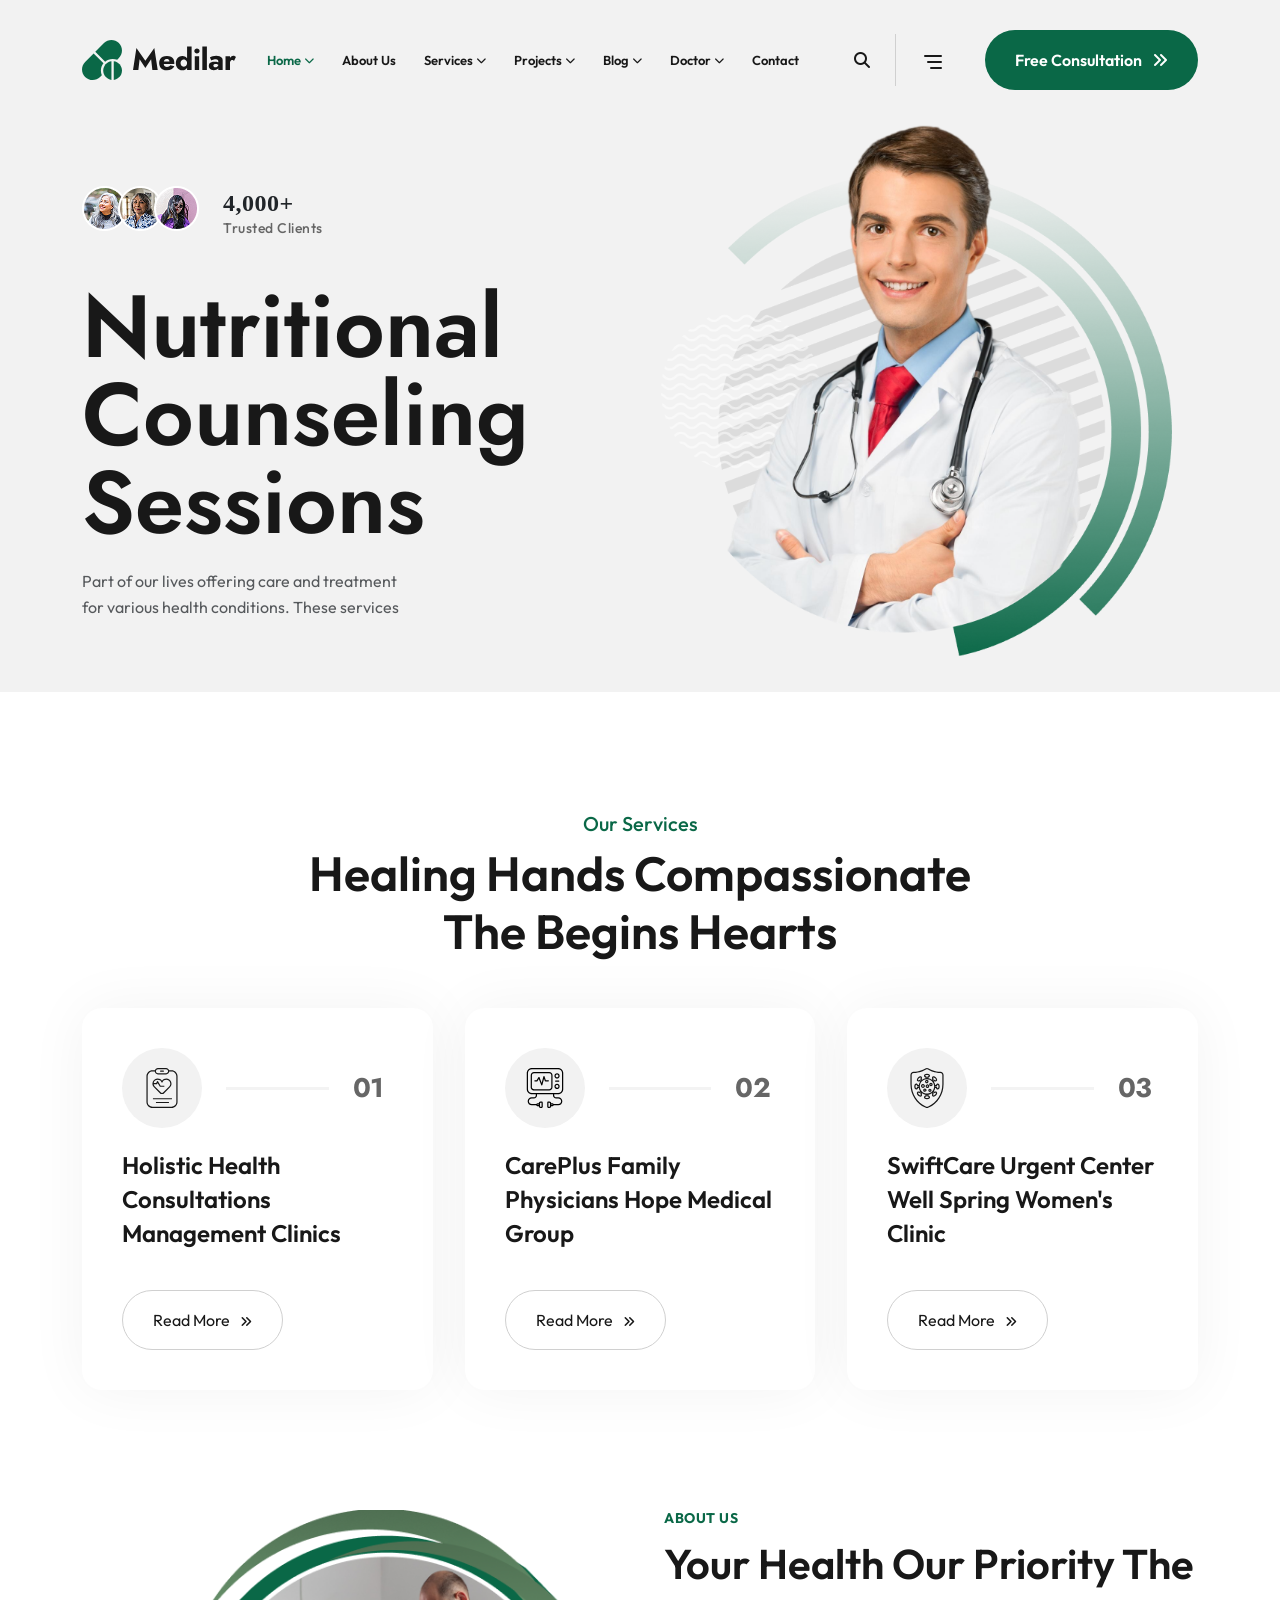
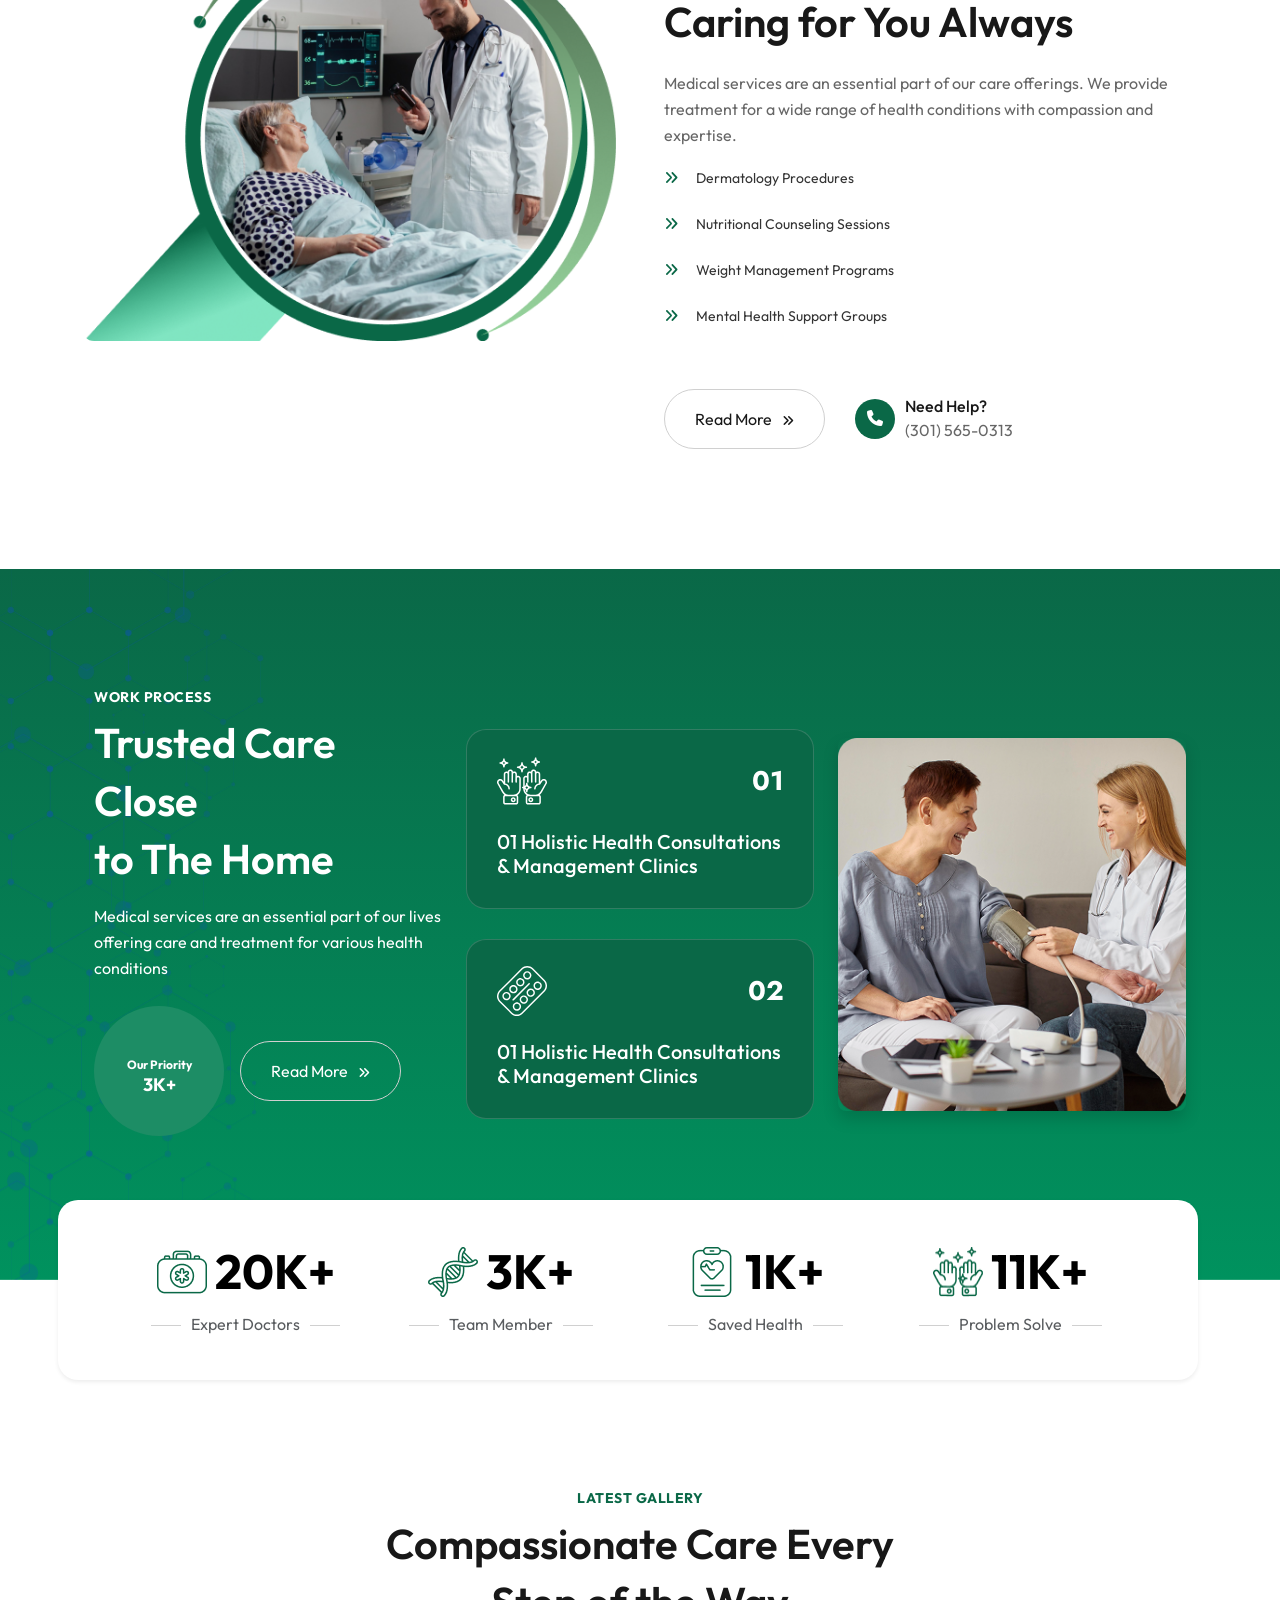
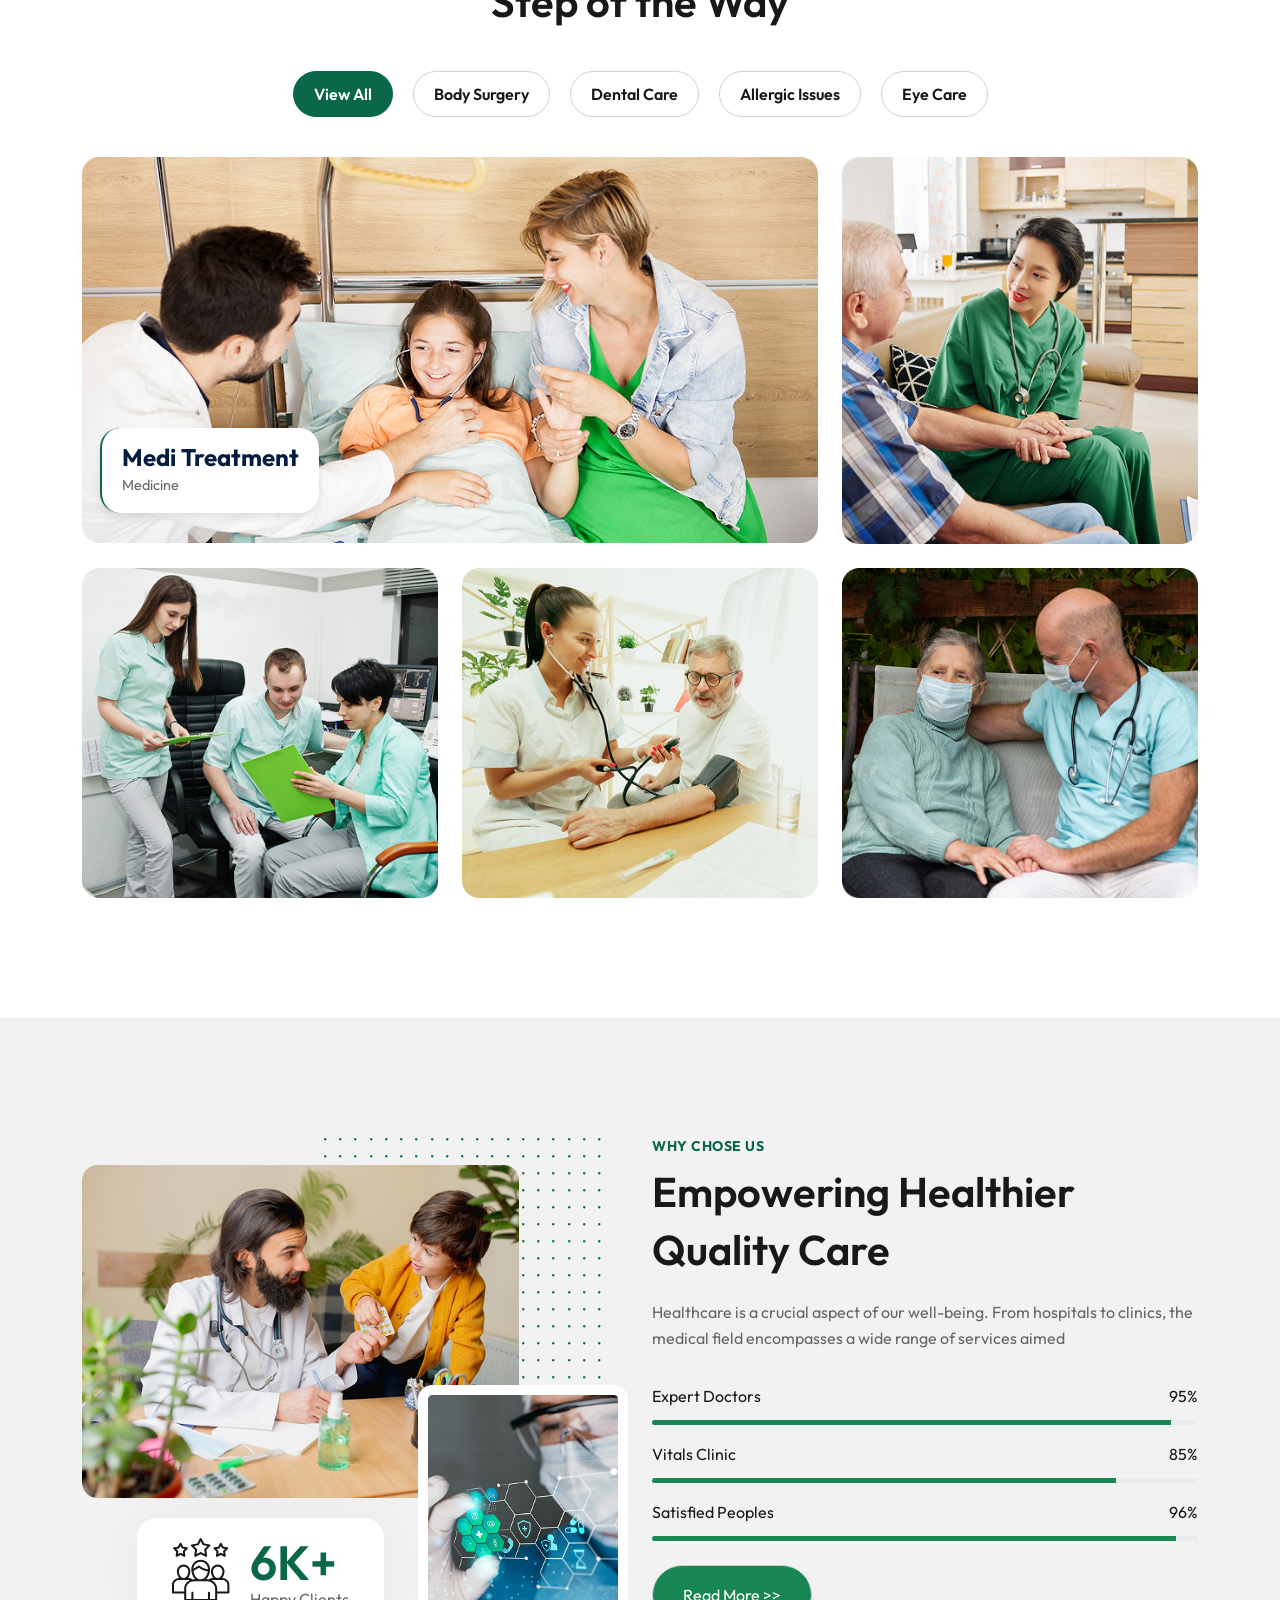
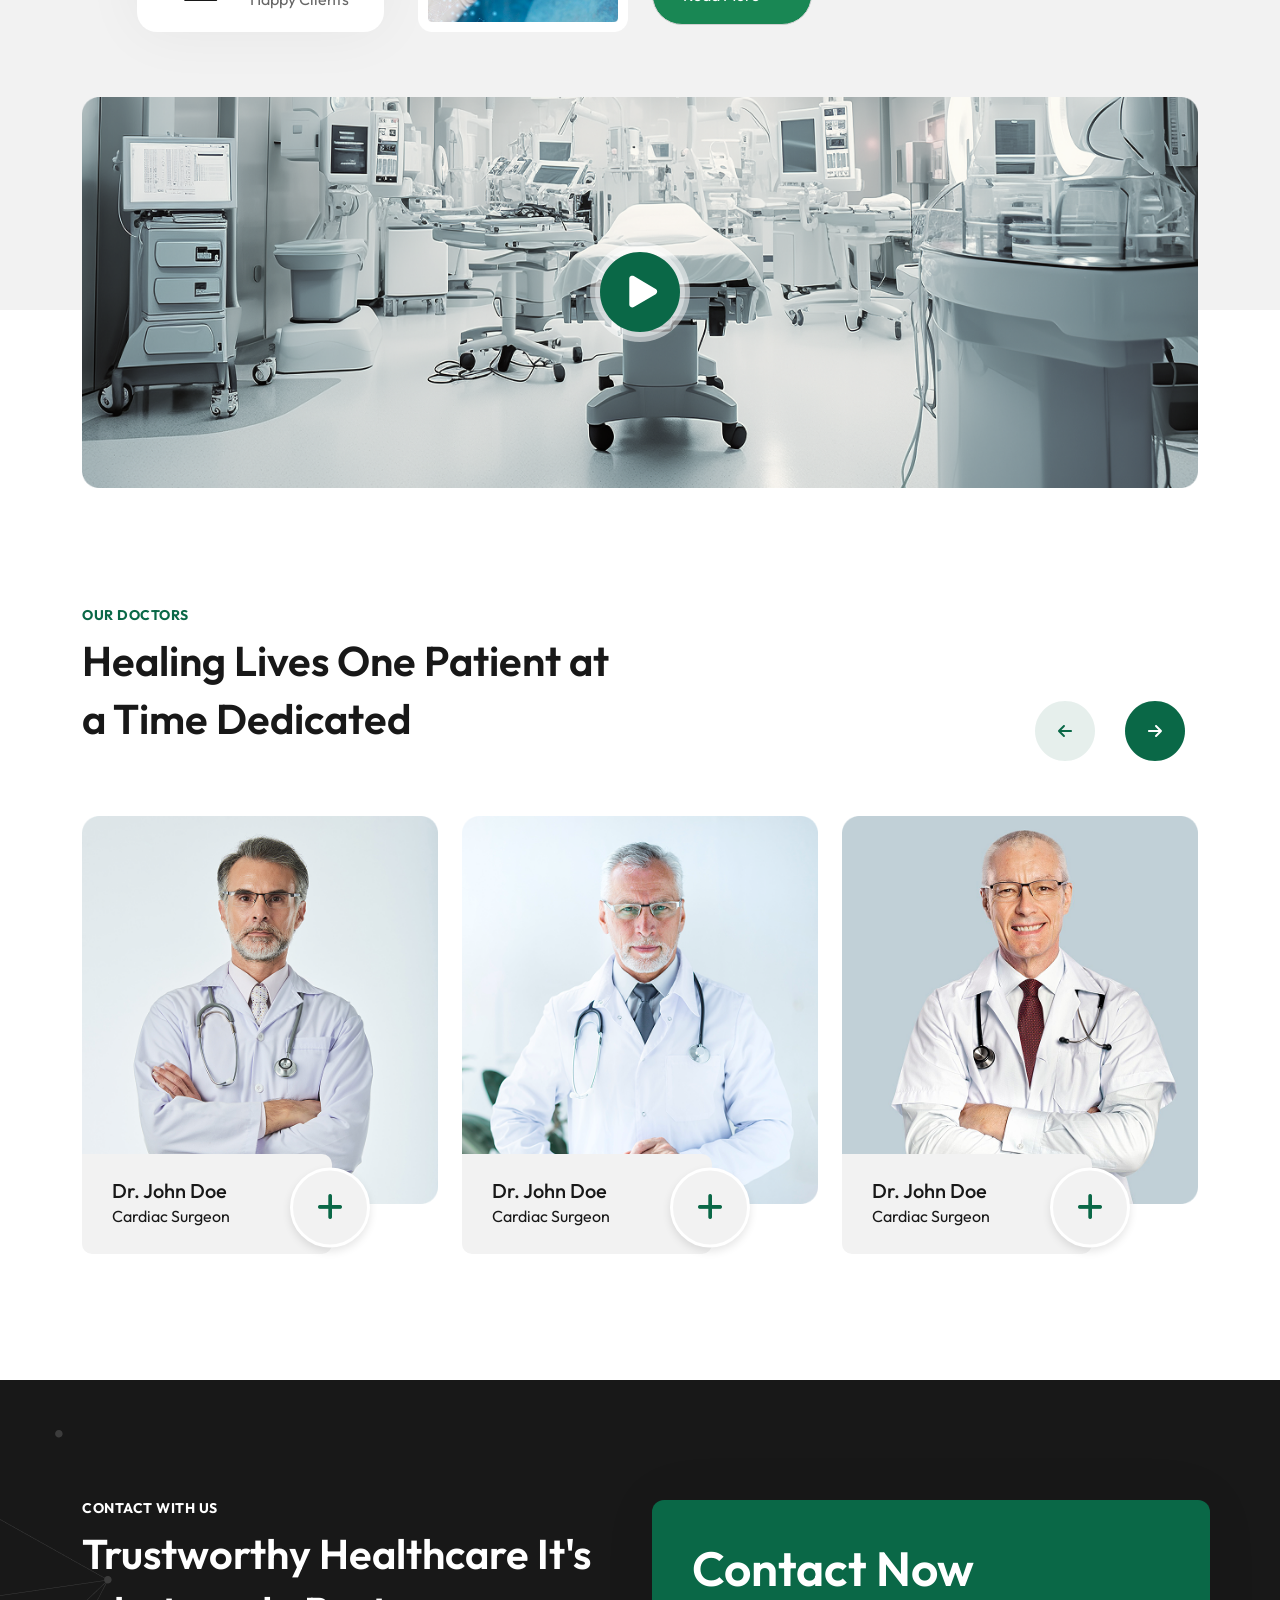
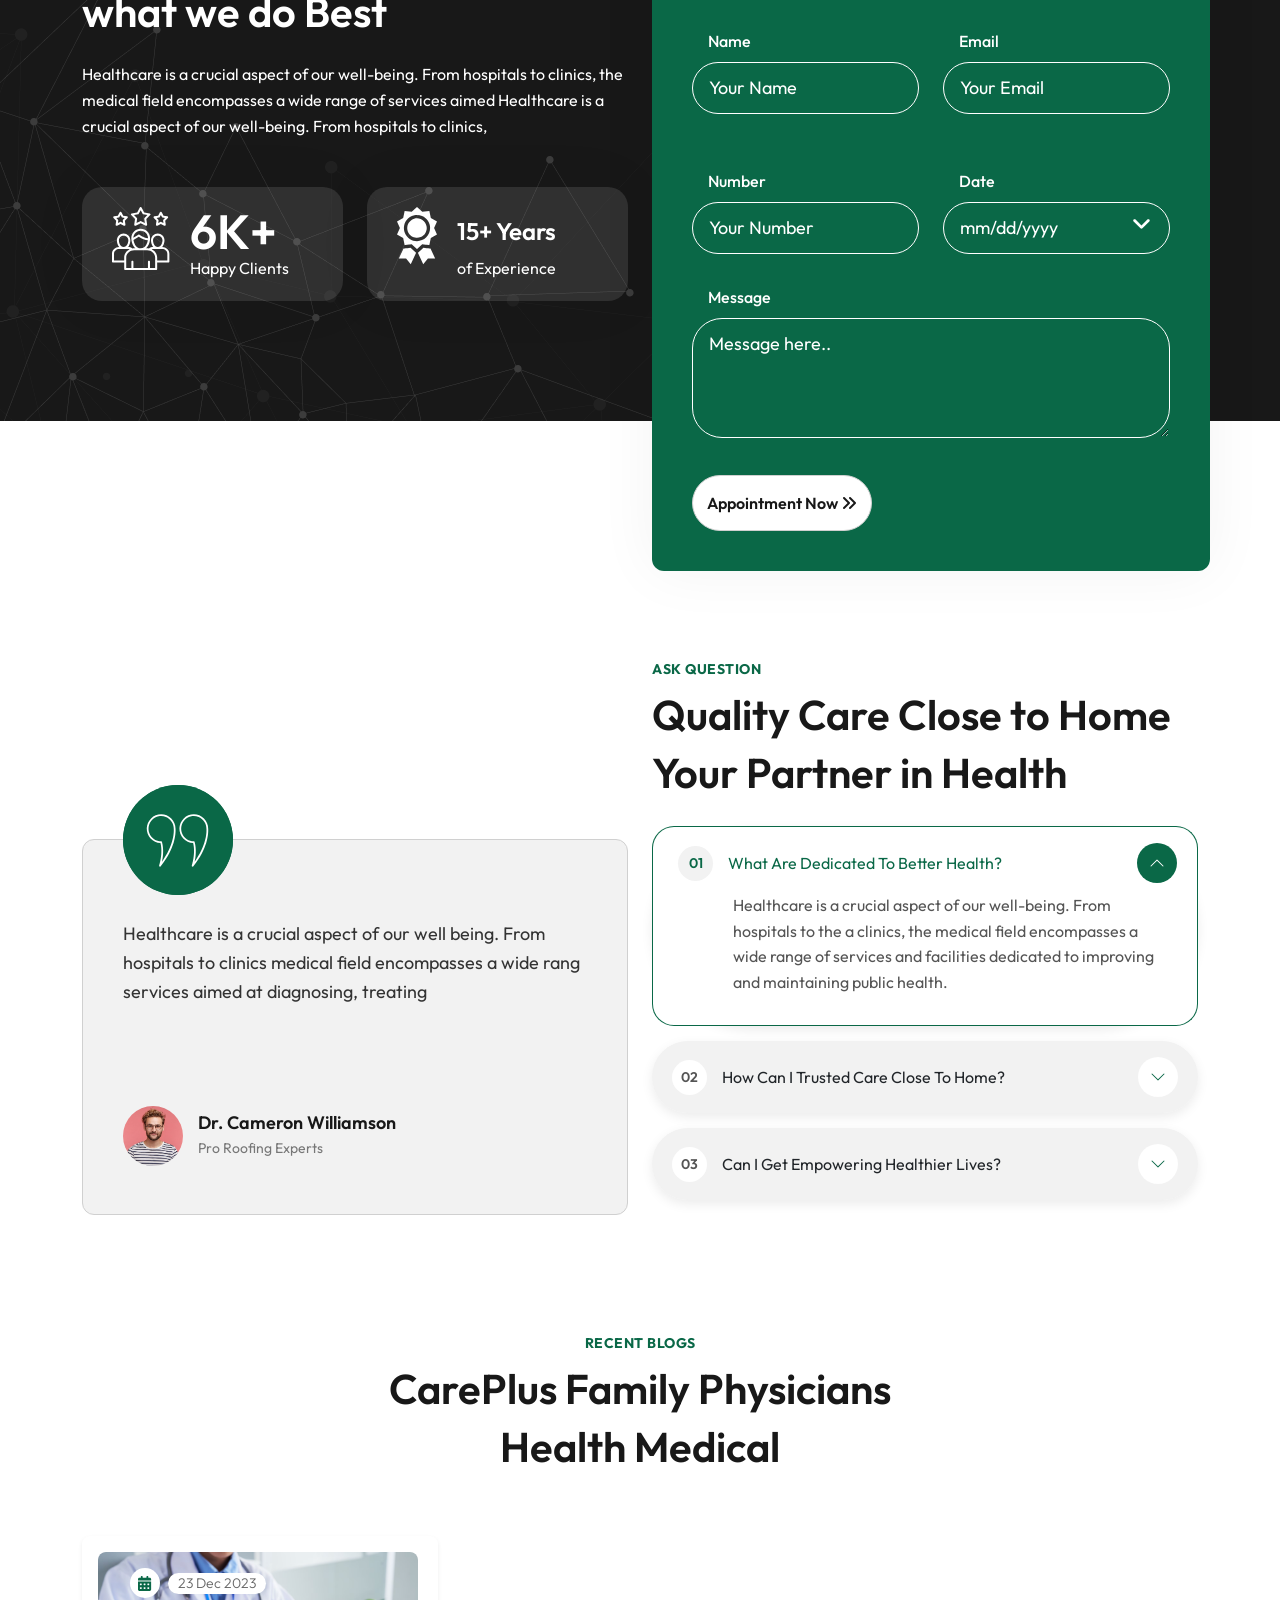
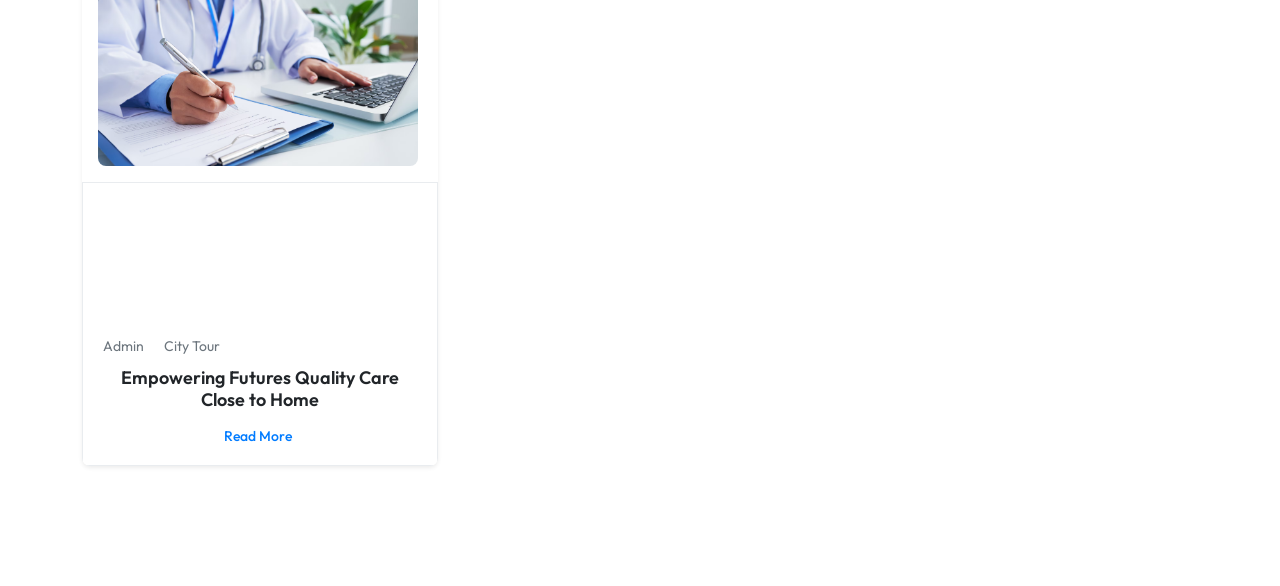
==== commit d16e0037: "working on home page" ====
--- a/index.html
+++ b/index.html
@@ -29,7 +29,7 @@
   <!-- Header section start -->
   <header class="cm-header-section w-100 gray-bg" id="sticky-header">
     <nav class="navbar p-0 navbar-expand-xl d-none d-xl-flex ">
-      <div class="container header-one-container">
+      <div class="container header-one-container mb-2">
 
         <a href="index.html">
           <img src="assets/img/logo/logo.svg" alt="logo">
@@ -785,36 +785,74 @@
     <section class="contact-with-us">
       <div class="container-fluid pt-120 pb-120">
         <div class="container">
-          <div class="row row-cols-2">
+          <div class="row row-cols-lg-2 row-cols-1 g-4">
             <div class="col">
               <div class="content">
-                <h5 class="small-header text-white">Why Chose Us</h5>
-                <h2 class="heading-style2 text-white">Empowering Healthier Quality Care</h2>
-                <p class="text-white">Healthcare is a crucial aspect of our well-being. From hospitals to clinics, the medical field
-                  encompasses a wide range of services aimed</p>
-                  <div class="d-flex">
+                <h5 class="small-header text-white">Contact With Us</h5>
+                <h2 class="heading-style2 text-white">Trustworthy Healthcare It's what we do Best</h2>
+                <p class="text-white">Healthcare is a crucial aspect of our well-being. From hospitals to clinics, the
+                  medical field encompasses a wide range of services aimed Healthcare is a crucial aspect of our
+                  well-being. From hospitals to clinics,</p>
+                <div class="row row-cols-xl-2 row-cols-1 g-4 mt-4">
+                  <div class="col">
                     <div class="d-card cwu d-flex m-0">
                       <div class="">
-                        <img draggable="false" src="assets/img/why-chose-us/icon.svg" alt="">
+                        <img draggable="false" src="assets/img/why-chose-us/clients.svg" alt="">
                       </div>
                       <div class="happy-client">
                         <p>6K+</p>
                         <span>Happy Clients</span>
                       </div>
                     </div>
-                    <div class="d-card cwu d-flex m-0">
+                  </div>
+                  <div class="col">
+                    <div class="d-card cwu d-flex m-0 ">
                       <div class="">
-                        <img draggable="false" src="assets/img/why-chose-us/icon.svg" alt="">
+                        <img draggable="false" src="assets/img/why-chose-us/medal.svg" alt="">
                       </div>
                       <div class="happy-client">
-                        <p>6K+</p>
-                        <span>Happy Clients</span>
+                        <p class="experience-title">15+ Years</p>
+                        <span>of Experience</span>
                       </div>
                     </div>
                   </div>
-              </div>
-            </div>
-            <div class="col">
+                </div>
+              </div>
+            </div>
+            <div class="col position-relative">
+              <div class="contact-form-section position-absolute">
+                <h2>Contact Now</h2>
+                <form>
+                  <div class="row row-cols-md-2 row-cols-1 g-4">
+                    <div class="form-group">
+                      <label for="name" class="ms-3 mb-2">Name</label>
+                      <input type="text" id="name" name="name" placeholder="Your Name">
+                    </div>
+                    <div class="form-group">
+                      <label for="email" class="ms-3 mb-2">Email</label>
+                      <input type="email" id="email" name="email" placeholder="Your Email">
+                    </div>
+                    <div class="form-group">
+                      <label for="number" class="ms-3 mb-2">Number</label>
+                      <input type="text" id="number" name="number" placeholder="Your Number">
+                    </div>
+                    <div class="form-group">
+                      <label for="date" class="ms-3 mb-2">Date</label>
+                      <input type="date" id="date" name="date" placeholder="mm/dd/yyyy">
+                    </div>
+                  </div>
+
+                  <div class="form-group">
+                    <label for="message" class="ms-3 mb-2">Message</label>
+                    <textarea id="message" name="message" placeholder="Message here.."></textarea>
+                  </div>
+
+                  <button type="submit" class="btn-appointment">
+                    Appointment Now <i class="fa fa-angle-double-right btn-icon" aria-hidden="true"></i>
+                  </button>
+                </form>
+
+              </div>
 
             </div>
           </div>
@@ -822,6 +860,146 @@
       </div>
     </section>
     <!-- Contact With Us Section End -->
+    <!-- Ask question Section Start  -->
+    <section class="ask-question-section ">
+      <div class="container pt-120 pb-120">
+        <div class="row row-cols-xl-2 row-cols-1 g-4 align-items-end">
+          <!-- Left Column: Testimonial -->
+          <div class="col">
+            <div class="testimonial-box position-relative">
+              <div class="quote-icon position-absolute">
+                <img src="assets/img/ask-question/qute.svg" alt="">
+              </div>
+              <p class="quote-text">
+                Healthcare is a crucial aspect of our well being. From hospitals to clinics medical field encompasses a
+                wide rang services aimed at diagnosing, treating
+              </p>
+              <div class="profile">
+                <img src="assets/img/ask-question/ed2408c5d35781721d5b7ad6c639a3e52070a539.png"
+                  alt="Dr. Cameron Williamson">
+                <div>
+                  <h5>Dr. Cameron Williamson</h5>
+                  <span>Pro Roofing Experts</span>
+                </div>
+              </div>
+            </div>
+          </div>
+          <!-- Right Column: Accordion -->
+          <div class="col">
+            <div class="accordion ask-accordion" id="healthAccordion">
+              <h5 class="small-header">Ask question</h5>
+              <h2 class="heading-style2 mb-4">Quality Care Close to Home Your Partner in Health</h2>
+              <div class="accordion-item">
+                <h2 class="accordion-header" id="headingOne">
+                  <button class="accordion-button" type="button" data-bs-toggle="collapse" data-bs-target="#collapseOne"
+                    aria-expanded="true" aria-controls="collapseOne" data-item-number="01">
+                    What Are Dedicated To Better Health?
+                  </button>
+                </h2>
+                <div id="collapseOne" class="accordion-collapse collapse show" aria-labelledby="headingOne"
+                  data-bs-parent="#healthAccordion">
+                  <div class="accordion-body">
+                    Healthcare is a crucial aspect of our well-being. From hospitals to the a clinics, the medical field
+                    encompasses a wide range of services and facilities dedicated to improving and maintaining public
+                    health.
+                  </div>
+                </div>
+              </div>
+
+              <div class="accordion-item">
+                <h2 class="accordion-header" id="headingTwo">
+                  <button class="accordion-button collapsed" type="button" data-bs-toggle="collapse"
+                    data-bs-target="#collapseTwo" aria-expanded="false" aria-controls="collapseTwo"
+                    data-item-number="02">
+                    How Can I Trusted Care Close To Home?
+                  </button>
+                </h2>
+                <div id="collapseTwo" class="accordion-collapse collapse" aria-labelledby="headingTwo"
+                  data-bs-parent="#healthAccordion">
+                  <div class="accordion-body">
+                    Our network of local providers ensures you receive trusted care without traveling far. We partner
+                    with community hospitals and clinics to bring high-quality medical services directly to your
+                    neighborhood.
+                  </div>
+                </div>
+              </div>
+
+              <div class="accordion-item">
+                <h2 class="accordion-header" id="headingThree">
+                  <button class="accordion-button collapsed" type="button" data-bs-toggle="collapse"
+                    data-bs-target="#collapseThree" aria-expanded="false" aria-controls="collapseThree"
+                    data-item-number="03">
+                    Can I Get Empowering Healthier Lives?
+                  </button>
+                </h2>
+                <div id="collapseThree" class="accordion-collapse collapse" aria-labelledby="headingThree"
+                  data-bs-parent="#healthAccordion">
+                  <div class="accordion-body">
+                    Yes, our programs are designed to empower individuals with knowledge and access to better health. We
+                    offer wellness workshops, preventative care screenings, and personalized health guidance.
+                  </div>
+                </div>
+              </div>
+
+            </div>
+          </div>
+        </div>
+      </div>
+    </section>
+    <section class="recent-blog-section">
+      <div class="container">
+        <div class="text-center">
+          <h5 class="small-header">Recent Blogs</h5>
+          <h2 class="heading-style2 mb-60">CarePlus Family Physicians <br>
+            Health Medical </h2>
+
+          <div class="row row-cols-3 g-4">
+            <div class="col">
+              <div class="card custom-card shadow-sm">
+                <div class="card-image-wrapper ">
+
+
+                <div class="card-img-top position-relative m-3">
+                  <img src="/assets/img/recent-blog/1.png" class="img-fluid rounded-top"
+                    alt="Doctor writing on clipboard">
+                  <div class="date-badge d-flex gap-2 justify-content-center align-items-center">
+                    <svg width="30" height="30" viewBox="0 0 30 30" fill="none" xmlns="http://www.w3.org/2000/svg">
+                      <circle cx="15" cy="15" r="15" fill="white" />
+                      <path
+                        d="M12.6875 8.8125V9.75H16.4375V8.8125C16.4375 8.31445 16.8477 7.875 17.375 7.875C17.873 7.875 18.3125 8.31445 18.3125 8.8125V9.75H19.7188C20.4805 9.75 21.125 10.3945 21.125 11.1562V12.5625H8V11.1562C8 10.3945 8.61523 9.75 9.40625 9.75H10.8125V8.8125C10.8125 8.31445 11.2227 7.875 11.75 7.875C12.248 7.875 12.6875 8.31445 12.6875 8.8125ZM8 13.5H21.125V21.4688C21.125 22.2598 20.4805 22.875 19.7188 22.875H9.40625C8.61523 22.875 8 22.2598 8 21.4688V13.5ZM9.875 16.7812C9.875 17.0449 10.0801 17.25 10.3438 17.25H11.2812C11.5156 17.25 11.75 17.0449 11.75 16.7812V15.8438C11.75 15.6094 11.5156 15.375 11.2812 15.375H10.3438C10.0801 15.375 9.875 15.6094 9.875 15.8438V16.7812ZM13.625 16.7812C13.625 17.0449 13.8301 17.25 14.0938 17.25H15.0312C15.2656 17.25 15.5 17.0449 15.5 16.7812V15.8438C15.5 15.6094 15.2656 15.375 15.0312 15.375H14.0938C13.8301 15.375 13.625 15.6094 13.625 15.8438V16.7812ZM17.8438 15.375C17.5801 15.375 17.375 15.6094 17.375 15.8438V16.7812C17.375 17.0449 17.5801 17.25 17.8438 17.25H18.7812C19.0156 17.25 19.25 17.0449 19.25 16.7812V15.8438C19.25 15.6094 19.0156 15.375 18.7812 15.375H17.8438ZM9.875 20.5312C9.875 20.7949 10.0801 21 10.3438 21H11.2812C11.5156 21 11.75 20.7949 11.75 20.5312V19.5938C11.75 19.3594 11.5156 19.125 11.2812 19.125H10.3438C10.0801 19.125 9.875 19.3594 9.875 19.5938V20.5312ZM14.0938 19.125C13.8301 19.125 13.625 19.3594 13.625 19.5938V20.5312C13.625 20.7949 13.8301 21 14.0938 21H15.0312C15.2656 21 15.5 20.7949 15.5 20.5312V19.5938C15.5 19.3594 15.2656 19.125 15.0312 19.125H14.0938ZM17.375 20.5312C17.375 20.7949 17.5801 21 17.8438 21H18.7812C19.0156 21 19.25 20.7949 19.25 20.5312V19.5938C19.25 19.3594 19.0156 19.125 18.7812 19.125H17.8438C17.5801 19.125 17.375 19.3594 17.375 19.5938V20.5312Z"
+                        fill="#0A6847" />
+                    </svg>
+                    <span>
+                      23 Dec 2023
+                    </span>
+                  </div>
+                </div>
+                </div>
+
+                <div class="card-body">
+                  <div class="card-meta d-flex justify-content-start gap-3 mb-2">
+                    <span class="meta-item">
+                      <i class="bi bi-person-fill me-1"></i> Admin
+                    </span>
+                    <span class="meta-item">
+                      <i class="bi bi-folder-fill me-1"></i> City Tour
+                    </span>
+                  </div>
+
+                  <h5 class="card-title">Empowering Futures Quality Care Close to Home</h5>
+
+                  <a href="#" class="read-more">
+                    Read More <i class="bi bi-arrow-right"></i>
+                  </a>
+                </div>
+              </div>
+            </div>
+          </div>
+        </div>
+      </div>
+    </section>
+
+    <!-- Ask question Section End -->
 
   </main>
   <!-- Main area end -->
@@ -839,7 +1017,7 @@
   <!-- JS start here -->
   <script src="assets/js/vendor/jquery-3.6.0.min.js"></script>
   <script src="assets/js/bootstrap.bundle.min.js"></script>
-  <!-- <script src="assets/js/gsap.js"></script>
+  <script src="assets/js/gsap.js"></script>
   <script src="assets/js/gsap-scroll-trigger.js"></script>
   <script src="assets/js/gsap-split-text.js"></script>
   <script src="assets/js/simple-parallax.js"></script>
@@ -847,7 +1025,7 @@
   <script src="assets/js/jquery.odometer.min.js"></script>
   <script src="assets/js/jquery.magnific-popup.min.js"></script>
   <script src="assets/js/ajax-form.js"></script>
-  <script src="assets/js/slick.min.js"></script> -->
+  <script src="assets/js/slick.min.js"></script>
   <script src="assets/js/vendor/isotope.pkgd.min.js"></script>
 
   <script src="assets/js/script.js"></script>
@@ -862,7 +1040,9 @@
     // Bind filter button click
     $('#filters').on('click', 'button', function () {
       var filterValue = $(this).attr('data-filter');
-      $grid.isotope({ filter: filterValue });
+      $grid.isotope({
+        filter: filterValue
+      });
       // Update active class
       $('#filters').find('.active').removeClass('active');
       $(this).addClass('active');
--- a/assets/css/style.css
+++ b/assets/css/style.css
@@ -241,6 +241,14 @@
   margin-bottom: 40px;
 }
 
+.mt-60 {
+  margin-top: 60px !important;
+}
+
+.mb-60 {
+  margin-bottom: 60px !important;
+}
+
 .mt-120 {
   margin-top: 120px;
 }
@@ -525,568 +533,6 @@
 }
 
 /*=============================
-    03. Banner CSS Start
-==============================*/
-/* Banner */
-.cm-banner-section {
-  background: #F2F2F2;
-}
-.cm-banner-section h5 {
-  font-size: 1rem;
-  letter-spacing: 0.5px;
-}
-.cm-banner-section h2 {
-  margin-top: 37.68px;
-  margin-bottom: 21px;
-  font-size: clamp(32px, 4.5vw + 2rem, 88.186px);
-  font-family: var(--bs-font-secondary);
-  font-style: normal;
-  font-weight: 600;
-  line-height: clamp(32px, 4.5vw + 2rem, 88.186px);
-}
-.cm-banner-section p {
-  font-size: 16px;
-  font-style: normal;
-  font-weight: 400;
-  line-height: 26px;
-  width: 60%;
-}
-.cm-banner-section .trusted_client_img {
-  margin-left: -12px !important;
-}
-.cm-banner-section .trusted_client_img:first-child {
-  margin-left: 0 !important;
-}
-.cm-banner-section .total-client {
-  color: var(--Gray-900, #181818);
-  font-feature-settings: "liga" off, "clig" off;
-  /* Heading/H3 */
-  font-family: Outfit;
-  font-size: 24px;
-  font-style: normal;
-  font-weight: 600;
-  line-height: 34px;
-  /* 141.667% */
-}
-.cm-banner-section .trusted_clients_subtitle {
-  color: var(--Gray-600, #666666);
-  font-size: 14px;
-}
-
-@media screen and (max-width: 767px) {
-  .cm-banner-section p {
-    width: 100%;
-  }
-}
-.services-section {
-  padding: 120px 0;
-  background-color: #fff;
-}
-.services-section .services-heading {
-  text-align: center;
-  font-size: clamp(24px, 4vw + 1rem, 48px);
-  font-weight: 700;
-  margin-bottom: 3rem;
-  font-style: normal;
-  font-weight: 600;
-  line-height: 58px;
-  color: var(--bs-black-color);
-}
-.services-section .services-grid {
-  display: grid;
-  grid-template-columns: repeat(auto-fit, minmax(280px, 1fr));
-  gap: 2rem;
-  justify-content: center;
-}
-.services-section .service-card {
-  background: #fff;
-  border-radius: 20px;
-  padding: 40px;
-  box-shadow: 0 0 60px 0 rgba(0, 0, 0, 0.05);
-  transition: transform 0.3s ease;
-}
-.services-section .service-card:hover svg path {
-  stroke: var(--bs-white-color);
-}
-.services-section .service-card:hover .card-icon {
-  background-color: var(--bs-primary-color);
-}
-.services-section .service-card:hover .card-icon svg path {
-  fill: var(--bs-white-color);
-}
-.services-section .service-card:hover .read-more-btn {
-  background-color: var(--bs-primary-color);
-  color: #fff;
-}
-.services-section .service-card:hover {
-  transform: translateY(-5px);
-}
-.services-section .service-card .card-header-top {
-  display: flex;
-  align-items: center;
-  gap: 1rem;
-  width: 100%;
-}
-.services-section .service-card .card-icon {
-  flex: 0 0 80px;
-  height: 80px;
-  border-radius: 999px;
-  background: var(--Gray-100, #F2F2F2);
-  display: flex;
-  justify-content: center;
-  align-items: center;
-}
-.services-section .service-card .card-number {
-  flex: 0 0 40px;
-  font-family: var(--bs-font-secondary);
-  font-size: 27px;
-  font-style: normal;
-  font-weight: 700;
-  line-height: 37.8px; /* 140% */
-  letter-spacing: -0.54px;
-  color: var(--bs-paragraph-color);
-}
-.services-section .service-card .card-divider {
-  flex-grow: 1;
-  width: auto;
-  height: 3px;
-  background-color: #D0D0D0;
-  border: none;
-  margin: 0 0.5rem;
-}
-.services-section .service-card .card-title {
-  color: var(--bs-black-color);
-  font-size: clamp(18px, 2vw, 24px);
-  font-style: normal;
-  font-weight: 600;
-  line-height: 34px;
-  margin: 20px 0 40px 0;
-}
-
-.about-section {
-  display: grid;
-  grid-template-columns: 1fr 1fr;
-  gap: 3rem;
-  padding-bottom: 120px;
-  background-color: #fff;
-}
-@media (max-width: 768px) {
-  .about-section {
-    grid-template-columns: 1fr;
-    text-align: center;
-  }
-}
-.about-section .about-image img {
-  width: 100%;
-  height: auto;
-  border-radius: 12px;
-  object-fit: cover;
-}
-.about-section .about-content .about-heading {
-  font-size: clamp(28px, 4vw, 48px);
-  font-weight: 700;
-  color: #222;
-  margin-bottom: 1rem;
-  line-height: 1.2;
-}
-.about-section .about-content .about-title {
-  font-size: clamp(20px, 3vw, 32px);
-  font-weight: 600;
-  color: #4CAF50;
-  margin-bottom: 1.5rem;
-}
-.about-section .about-content .about-description {
-  font-size: clamp(16px, 2vw, 20px);
-  color: #555;
-  margin-bottom: 2rem;
-  line-height: 1.6;
-}
-.about-section .about-content .about-list {
-  list-style: none;
-  padding: 0;
-  margin-bottom: 40px;
-  margin-top: 30px;
-}
-.about-section .about-content .about-list .list-item i {
-  font-size: 14px;
-  color: var(--bs-primary-color);
-  margin-right: 15px;
-}
-.about-section .about-content .about-list .list-item {
-  text-align: start;
-  position: relative;
-  margin-bottom: 20px;
-  font-size: 14px;
-  color: #333;
-}
-.about-section .about-content .about-button {
-  display: inline-block;
-  padding: 0.75rem 1.5rem;
-  background-color: #4CAF50;
-  color: #fff;
-  border-radius: 6px;
-  text-decoration: none;
-  font-weight: 500;
-  transition: background-color 0.3s ease;
-}
-.about-section .about-content .about-button:hover {
-  background-color: #388E3C;
-}
-.about-section .about-content .about-contact {
-  font-size: 1rem;
-  gap: 10px;
-}
-.about-section .about-content .about-contact .phone-container {
-  width: 40px;
-  height: 40px;
-  background-color: var(--bs-primary-color);
-  border-radius: 50%;
-  justify-content: center;
-}
-.about-section .about-content .about-contact .phone-container i {
-  color: #fff;
-  font-size: 16px;
-  line-height: 25px;
-  font-weight: 900;
-}
-.about-section .about-content .about-contact .phone {
-  color: var(--bs-paragraph-color);
-}
-.about-section .about-content .about-contact .help-icon {
-  display: inline-block;
-  font-weight: 500;
-  color: var(--bs-black-color);
-  line-height: 22px;
-  text-transform: capitalize;
-  cursor: pointer;
-}
-
-.work-process {
-  padding: 120px 0;
-  background-image: url("../img/work-process/work-process-bg-overlay.png"), linear-gradient(180deg, #0A6847 0%, #00925E 100%);
-  background-repeat: no-repeat, no-repeat;
-  background-position: top left, center center;
-  background-size: auto, cover;
-  color: #fff;
-}
-.work-process .service-item:first-child {
-  margin-bottom: 30px;
-}
-.work-process .service-item {
-  padding: 26px 30px;
-  background: rgba(255, 255, 255, 0.1);
-  transition: 0.3s;
-}
-.work-process .service-item:hover {
-  background: rgba(255, 255, 255, 0.2);
-}
-.work-process .service-item:hover .icon svg {
-  transform: translate(0, -3px);
-}
-.work-process .stat-box-container {
-  padding: 43px 60px;
-  border-radius: 20px;
-  position: absolute;
-  bottom: -100px;
-  left: 50%;
-  transform: translateX(-50%);
-  background-color: #fff;
-  border-radius: 20px;
-  padding: 43px 60px;
-  box-shadow: 0 0 20px rgba(0, 0, 0, 0.05);
-  z-index: 2;
-}
-@media screen and (max-width: 767px) {
-  .work-process .stat-box-container {
-    position: static;
-    transform: none;
-    margin-top: 30px;
-    padding: 43px 10px;
-    margin: 0 auto;
-  }
-}
-.work-process .stat-box h3 {
-  font-size: 48px;
-}
-.work-process .stat-box span {
-  margin-top: 10px;
-  color: var(--bs-paragraph-color);
-  display: inline-block;
-  position: relative;
-  font-weight: 400;
-  text-align: center;
-}
-.work-process .stat-box span::before, .work-process .stat-box span::after {
-  content: "";
-  display: inline-block;
-  width: 30px;
-  height: 1px;
-  background-color: #D0D0D0;
-  vertical-align: middle;
-  margin: 0 10px;
-}
-.work-process .stat-box span::before {
-  margin-right: 10px;
-}
-.work-process .stat-box span::after {
-  margin-left: 10px;
-}
-.work-process .our-priority-container {
-  width: 130px;
-  height: 130px;
-  background-color: #1D8D65 !important;
-  display: flex;
-  justify-content: center;
-  align-items: center;
-  flex-direction: column;
-}
-.work-process .our-priority-container .text {
-  margin-top: 10px;
-  color: white;
-  font-size: 12px;
-  line-height: 160%;
-}
-.work-process .our-priority-container .count {
-  font-size: 18px;
-  color: #fff;
-  line-height: 22px;
-}
-.work-process .service-item {
-  border-radius: 20px;
-  border: 1px solid rgba(208, 208, 208, 0.2);
-  background: var(--Brand-Primary, #0A6847);
-}
-.work-process .service-item .text {
-  font-family: var(--bs-font-secondary);
-  font-size: 27px;
-  font-style: normal;
-  font-weight: 700;
-  line-height: 37.8px;
-  /* 140% */
-  letter-spacing: -0.54px;
-}
-
-.gallery-section {
-  padding-top: 210px;
-  padding-bottom: 120px;
-}
-.gallery-section .category-buttons {
-  margin-top: 40px;
-  display: flex;
-  gap: 20px;
-  justify-content: center;
-}
-.gallery-section .category-buttons button {
-  border-radius: 999px;
-  padding: 10px 20px !important;
-  font-weight: 600;
-  color: var(--bs-black-color);
-  border: 1px solid var(--Gray-200, #D0D0D0);
-}
-.gallery-section .category-buttons button:hover {
-  background-color: var(--bs-primary-color);
-  color: #fff;
-  border: none;
-  border: 1px solid var(--bs-primary-color);
-}
-.gallery-section .category-buttons button.active {
-  background-color: var(--bs-primary-color);
-  color: #fff;
-  border: none;
-  border: 1px solid var(--bs-primary-color);
-}
-@media (max-width: 768px) {
-  .gallery-section .category-buttons {
-    align-items: center;
-    flex-wrap: wrap;
-    gap: 8px;
-  }
-  .gallery-section .category-buttons button {
-    max-width: 300px;
-    text-align: center;
-  }
-}
-@media (max-width: 768px) {
-  .gallery-section {
-    padding-top: 120px;
-  }
-}
-.gallery-section .gallery-item {
-  position: relative;
-  display: inline-block;
-}
-.gallery-section .gallery-item .floating-card {
-  position: absolute;
-  bottom: 30px;
-  left: 30px;
-  background-color: #fff;
-  padding: 15px 20px;
-  border-radius: 20px;
-  border-left: 2px solid var(--bs-primary-color);
-  box-shadow: 0 4px 8px rgba(0, 0, 0, 0.1);
-}
-.gallery-section .gallery-item .floating-card h3 {
-  color: #041C40;
-  font-size: 1.5em;
-  margin: 0;
-  font-weight: bold;
-}
-.gallery-section .gallery-item .floating-card p {
-  color: var(--bs-paragraph-color);
-  font-size: 0.9em;
-  margin: 0;
-}
-
-.why-chose-section {
-  background-color: #F2F2F2;
-  padding-top: 120px;
-  padding-bottom: 278px;
-}
-.why-chose-section .first-part {
-  background: url("../img/why-chose-us/bg-dots.png") no-repeat 90% top;
-  height: 100%;
-}
-.why-chose-section .first-part .first-image {
-  margin-top: 5%;
-}
-.why-chose-section .progress-group {
-  margin-top: 32px;
-}
-.why-chose-section .progress-group .progress-item {
-  margin-bottom: 30px;
-}
-.why-chose-section .progress-group .progress-item .progress {
-  margin-top: 11px;
-  height: 5px;
-  border-radius: 5px;
-  overflow: hidden;
-}
-.why-chose-section .progress-group .progress-item .progress-bar {
-  font-size: 0;
-  line-height: 5px;
-}
-.why-chose-section #player {
-  border-radius: 20px !important;
-  overflow: hidden;
-}
-.why-chose-section #videoContainer {
-  max-height: 453px;
-  bottom: -20%;
-  left: 50%;
-  transform: translateX(-50%);
-}
-@media screen and (max-width: 768px) {
-  .why-chose-section {
-    padding-bottom: 100px;
-  }
-  .why-chose-section #videoContainer {
-    position: static !important;
-    transform: none !important;
-    padding-top: 48px;
-  }
-}
-
-.related-doctors {
-  padding-top: 297px;
-}
-.related-doctors .doctor-container {
-  position: relative;
-  display: inline-block;
-}
-.related-doctors .doctor-container:hover .doctor-card-inner-card {
-  background: #fff;
-  box-shadow: rgba(0, 0, 0, 0.16) 0px 1px 4px;
-  transition: all 0.3s ease;
-}
-.related-doctors .doctor-container:hover .plus-btn {
-  background-color: var(--bs-primary-color);
-  color: #f2f2f2;
-  box-shadow: 0 4px 8px rgba(0, 0, 0, 0.1);
-  transition: all 0.7s ease;
-}
-.related-doctors .doctor-container:hover .plus-btn i {
-  color: #f2f2f2 !important;
-  transition: all 0.7s ease;
-}
-.related-doctors .doctor-container:hover .social-menu {
-  display: flex;
-  transform: translateY(-10px);
-  transition: all 0.7s ease;
-}
-.related-doctors .doctor-card-main {
-  position: relative;
-  width: 100%;
-  height: 100%;
-}
-.related-doctors .doctor-card-main-1 {
-  margin-bottom: 80px;
-}
-.related-doctors .doctor-card-inner-card {
-  background-color: #f2f2f2;
-  border-radius: 0 10px 10px 10px;
-  padding: 25px 30px;
-  transition: background-color 0.3s ease;
-  width: 250px;
-  position: absolute;
-  left: 0;
-  transform: translate(0, -50%);
-}
-.related-doctors .plus-btn {
-  position: absolute;
-  transform: translate(178px, -77%);
-  width: 80px;
-  height: 80px;
-  background-color: #f2f2f2;
-  border-radius: 50%;
-  display: flex;
-  align-items: center;
-  justify-content: center;
-  border: 3px solid white;
-  box-shadow: 0 4px 8px rgba(0, 0, 0, 0.1);
-  cursor: pointer;
-}
-.related-doctors .plus-btn i {
-  font-size: 30px;
-  color: var(--bs-primary-color);
-  transition: all 0.3s ease;
-}
-.related-doctors .social-menu {
-  position: absolute;
-  right: -30px;
-  bottom: 85px;
-  display: none;
-  flex-direction: column;
-  z-index: 10;
-  transition: all 0.3s ease;
-}
-.related-doctors .social-icon {
-  color: black;
-  border-radius: 50%;
-  height: 35px;
-  width: 35px;
-  background-color: white;
-  display: flex;
-  align-items: center;
-  justify-content: center;
-  margin-right: 10px;
-  margin-bottom: 10px;
-  text-decoration: none;
-  transition: all 0.3s ease;
-}
-.related-doctors .social-icon-light-with-bg {
-  color: var(--bs-primary-color);
-  border: 1px solid rgba(225, 225, 225, 0.1);
-}
-.related-doctors .social-icon:hover {
-  background-color: var(--bs-primary-color);
-  color: #f2f2f2;
-}
-
-.contact-with-us {
-  background: var(--bs-black-color);
-}
-
-/*=============================
 	03. Header CSS Start
 ===============================*/
 .cm-header-section .navbar {
@@ -1400,6 +846,887 @@
     background-color: var(--bs-white-color) !important;
   }
 }
+.services-section {
+  padding: 120px 0;
+  background-color: #fff;
+}
+.services-section .services-heading {
+  text-align: center;
+  font-size: clamp(24px, 4vw + 1rem, 48px);
+  font-weight: 700;
+  margin-bottom: 3rem;
+  font-style: normal;
+  font-weight: 600;
+  line-height: 58px;
+  color: var(--bs-black-color);
+}
+.services-section .services-grid {
+  display: grid;
+  grid-template-columns: repeat(auto-fit, minmax(280px, 1fr));
+  gap: 2rem;
+  justify-content: center;
+}
+.services-section .service-card {
+  background: #fff;
+  border-radius: 20px;
+  padding: 40px;
+  box-shadow: 0 0 60px 0 rgba(0, 0, 0, 0.05);
+  transition: transform 0.3s ease;
+}
+.services-section .service-card:hover svg path {
+  stroke: var(--bs-white-color);
+}
+.services-section .service-card:hover .card-icon {
+  background-color: var(--bs-primary-color);
+}
+.services-section .service-card:hover .card-icon svg path {
+  fill: var(--bs-white-color);
+}
+.services-section .service-card:hover .read-more-btn {
+  background-color: var(--bs-primary-color);
+  color: #fff;
+}
+.services-section .service-card:hover {
+  transform: translateY(-5px);
+}
+.services-section .service-card .card-header-top {
+  display: flex;
+  align-items: center;
+  gap: 1rem;
+  width: 100%;
+}
+.services-section .service-card .card-icon {
+  flex: 0 0 80px;
+  height: 80px;
+  border-radius: 999px;
+  background: var(--Gray-100, #F2F2F2);
+  display: flex;
+  justify-content: center;
+  align-items: center;
+}
+.services-section .service-card .card-number {
+  flex: 0 0 40px;
+  font-family: var(--bs-font-secondary);
+  font-size: 27px;
+  font-style: normal;
+  font-weight: 700;
+  line-height: 37.8px; /* 140% */
+  letter-spacing: -0.54px;
+  color: var(--bs-paragraph-color);
+}
+.services-section .service-card .card-divider {
+  flex-grow: 1;
+  width: auto;
+  height: 3px;
+  background-color: #D0D0D0;
+  border: none;
+  margin: 0 0.5rem;
+}
+.services-section .service-card .card-title {
+  color: var(--bs-black-color);
+  font-size: clamp(18px, 2vw, 24px);
+  font-style: normal;
+  font-weight: 600;
+  line-height: 34px;
+  margin: 20px 0 40px 0;
+}
+
+/*=============================
+    03. Banner CSS Start
+==============================*/
+/* Banner */
+.cm-banner-section {
+  background: #F2F2F2;
+}
+.cm-banner-section h5 {
+  font-size: 1rem;
+  letter-spacing: 0.5px;
+}
+.cm-banner-section h2 {
+  margin-top: 37.68px;
+  margin-bottom: 21px;
+  font-size: clamp(32px, 4.5vw + 2rem, 88.186px);
+  font-family: var(--bs-font-secondary);
+  font-style: normal;
+  font-weight: 600;
+  line-height: clamp(32px, 4.5vw + 2rem, 88.186px);
+}
+.cm-banner-section p {
+  font-size: 16px;
+  font-style: normal;
+  font-weight: 400;
+  line-height: 26px;
+  width: 60%;
+}
+.cm-banner-section .trusted_client_img {
+  margin-left: -12px !important;
+}
+.cm-banner-section .trusted_client_img:first-child {
+  margin-left: 0 !important;
+}
+.cm-banner-section .total-client {
+  color: var(--Gray-900, #181818);
+  font-feature-settings: "liga" off, "clig" off;
+  /* Heading/H3 */
+  font-family: Outfit sans-serif;
+  font-size: 24px;
+  font-style: normal;
+  font-weight: 600;
+  line-height: 34px;
+  /* 141.667% */
+}
+.cm-banner-section .trusted_clients_subtitle {
+  color: var(--Gray-600, #666666);
+  font-size: 14px;
+}
+
+@media screen and (max-width: 767px) {
+  .cm-banner-section p {
+    width: 100%;
+  }
+}
+.about-section {
+  display: grid;
+  grid-template-columns: 1fr 1fr;
+  gap: 3rem;
+  padding-bottom: 120px;
+  background-color: #fff;
+}
+@media (max-width: 768px) {
+  .about-section {
+    grid-template-columns: 1fr;
+    text-align: center;
+  }
+}
+.about-section .about-image img {
+  width: 100%;
+  height: auto;
+  border-radius: 12px;
+  object-fit: cover;
+}
+.about-section .about-content .about-heading {
+  font-size: clamp(28px, 4vw, 48px);
+  font-weight: 700;
+  color: #222;
+  margin-bottom: 1rem;
+  line-height: 1.2;
+}
+.about-section .about-content .about-title {
+  font-size: clamp(20px, 3vw, 32px);
+  font-weight: 600;
+  color: #4CAF50;
+  margin-bottom: 1.5rem;
+}
+.about-section .about-content .about-description {
+  font-size: clamp(16px, 2vw, 20px);
+  color: #555;
+  margin-bottom: 2rem;
+  line-height: 1.6;
+}
+.about-section .about-content .about-list {
+  list-style: none;
+  padding: 0;
+  margin-bottom: 40px;
+  margin-top: 30px;
+}
+.about-section .about-content .about-list .list-item i {
+  font-size: 14px;
+  color: var(--bs-primary-color);
+  margin-right: 15px;
+}
+.about-section .about-content .about-list .list-item {
+  text-align: start;
+  position: relative;
+  margin-bottom: 20px;
+  font-size: 14px;
+  color: #333;
+}
+.about-section .about-content .about-button {
+  display: inline-block;
+  padding: 0.75rem 1.5rem;
+  background-color: #4CAF50;
+  color: #fff;
+  border-radius: 6px;
+  text-decoration: none;
+  font-weight: 500;
+  transition: background-color 0.3s ease;
+}
+.about-section .about-content .about-button:hover {
+  background-color: #388E3C;
+}
+.about-section .about-content .about-contact {
+  font-size: 1rem;
+  gap: 10px;
+}
+.about-section .about-content .about-contact .phone-container {
+  width: 40px;
+  height: 40px;
+  background-color: var(--bs-primary-color);
+  border-radius: 50%;
+  justify-content: center;
+}
+.about-section .about-content .about-contact .phone-container i {
+  color: #fff;
+  font-size: 16px;
+  line-height: 25px;
+  font-weight: 900;
+}
+.about-section .about-content .about-contact .phone {
+  color: var(--bs-paragraph-color);
+}
+.about-section .about-content .about-contact .help-icon {
+  display: inline-block;
+  font-weight: 500;
+  color: var(--bs-black-color);
+  line-height: 22px;
+  text-transform: capitalize;
+  cursor: pointer;
+}
+
+.work-process {
+  padding: 120px 0;
+  background-image: url("../img/work-process/work-process-bg-overlay.png"), linear-gradient(180deg, #0A6847 0%, #00925E 100%);
+  background-repeat: no-repeat, no-repeat;
+  background-position: top left, center center;
+  background-size: auto, cover;
+  color: #fff;
+}
+.work-process .service-item:first-child {
+  margin-bottom: 30px;
+}
+.work-process .service-item {
+  padding: 26px 30px;
+  background: rgba(255, 255, 255, 0.1);
+  transition: 0.3s;
+}
+.work-process .service-item:hover {
+  background: rgba(255, 255, 255, 0.2);
+}
+.work-process .service-item:hover .icon svg {
+  transform: translate(0, -3px);
+}
+.work-process .stat-box-container {
+  padding: 43px 60px;
+  border-radius: 20px;
+  position: absolute;
+  bottom: -100px;
+  left: 50%;
+  transform: translateX(-50%);
+  background-color: #fff;
+  border-radius: 20px;
+  padding: 43px 60px;
+  box-shadow: 0 0 20px rgba(0, 0, 0, 0.05);
+  z-index: 2;
+}
+@media screen and (max-width: 767px) {
+  .work-process .stat-box-container {
+    position: static;
+    transform: none;
+    margin-top: 30px;
+    padding: 43px 10px;
+    margin: 0 auto;
+  }
+}
+.work-process .stat-box h3 {
+  font-size: 48px;
+}
+.work-process .stat-box span {
+  margin-top: 10px;
+  color: var(--bs-paragraph-color);
+  display: inline-block;
+  position: relative;
+  font-weight: 400;
+  text-align: center;
+}
+.work-process .stat-box span::before, .work-process .stat-box span::after {
+  content: "";
+  display: inline-block;
+  width: 30px;
+  height: 1px;
+  background-color: #D0D0D0;
+  vertical-align: middle;
+  margin: 0 10px;
+}
+.work-process .stat-box span::before {
+  margin-right: 10px;
+}
+.work-process .stat-box span::after {
+  margin-left: 10px;
+}
+.work-process .our-priority-container {
+  width: 130px;
+  height: 130px;
+  background-color: #1D8D65 !important;
+  display: flex;
+  justify-content: center;
+  align-items: center;
+  flex-direction: column;
+}
+.work-process .our-priority-container .text {
+  margin-top: 10px;
+  color: white;
+  font-size: 12px;
+  line-height: 160%;
+}
+.work-process .our-priority-container .count {
+  font-size: 18px;
+  color: #fff;
+  line-height: 22px;
+}
+.work-process .service-item {
+  border-radius: 20px;
+  border: 1px solid rgba(208, 208, 208, 0.2);
+  background: var(--Brand-Primary, #0A6847);
+}
+.work-process .service-item .text {
+  font-family: var(--bs-font-secondary);
+  font-size: 27px;
+  font-style: normal;
+  font-weight: 700;
+  line-height: 37.8px;
+  /* 140% */
+  letter-spacing: -0.54px;
+}
+
+.gallery-section {
+  padding-top: 210px;
+  padding-bottom: 120px;
+}
+.gallery-section .category-buttons {
+  margin-top: 40px;
+  display: flex;
+  gap: 20px;
+  justify-content: center;
+}
+.gallery-section .category-buttons button {
+  border-radius: 999px;
+  padding: 10px 20px !important;
+  font-weight: 600;
+  color: var(--bs-black-color);
+  border: 1px solid var(--Gray-200, #D0D0D0);
+}
+.gallery-section .category-buttons button:hover {
+  background-color: var(--bs-primary-color);
+  color: #fff;
+  border: none;
+  border: 1px solid var(--bs-primary-color);
+}
+.gallery-section .category-buttons button.active {
+  background-color: var(--bs-primary-color);
+  color: #fff;
+  border: none;
+  border: 1px solid var(--bs-primary-color);
+}
+@media (max-width: 768px) {
+  .gallery-section .category-buttons {
+    align-items: center;
+    flex-wrap: wrap;
+    gap: 8px;
+  }
+  .gallery-section .category-buttons button {
+    max-width: 300px;
+    text-align: center;
+  }
+}
+@media (max-width: 768px) {
+  .gallery-section {
+    padding-top: 120px;
+  }
+}
+.gallery-section .gallery-item {
+  position: relative;
+  display: inline-block;
+}
+.gallery-section .gallery-item .floating-card {
+  position: absolute;
+  bottom: 30px;
+  left: 30px;
+  background-color: #fff;
+  padding: 15px 20px;
+  border-radius: 20px;
+  border-left: 2px solid var(--bs-primary-color);
+  box-shadow: 0 4px 8px rgba(0, 0, 0, 0.1);
+}
+.gallery-section .gallery-item .floating-card h3 {
+  color: #041C40;
+  font-size: 1.5em;
+  margin: 0;
+  font-weight: bold;
+}
+.gallery-section .gallery-item .floating-card p {
+  color: var(--bs-paragraph-color);
+  font-size: 0.9em;
+  margin: 0;
+}
+
+.why-chose-section {
+  background-color: #F2F2F2;
+  padding-top: 120px;
+  padding-bottom: 278px;
+}
+.why-chose-section .first-part {
+  background: url("../img/why-chose-us/bg-dots.png") no-repeat 90% top;
+  height: 100%;
+}
+.why-chose-section .first-part .first-image {
+  margin-top: 5%;
+}
+.why-chose-section .progress-group {
+  margin-top: 32px;
+}
+.why-chose-section .progress-group .progress-item {
+  margin-bottom: 30px;
+}
+.why-chose-section .progress-group .progress-item .progress {
+  margin-top: 11px;
+  height: 5px;
+  border-radius: 5px;
+  overflow: hidden;
+}
+.why-chose-section .progress-group .progress-item .progress-bar {
+  font-size: 0;
+  line-height: 5px;
+}
+.why-chose-section #player {
+  border-radius: 20px !important;
+  overflow: hidden;
+}
+.why-chose-section #videoContainer {
+  max-height: 453px;
+  bottom: -20%;
+  left: 50%;
+  transform: translateX(-50%);
+}
+@media screen and (max-width: 768px) {
+  .why-chose-section {
+    padding-bottom: 100px;
+  }
+  .why-chose-section #videoContainer {
+    position: static !important;
+    transform: none !important;
+    padding-top: 48px;
+  }
+}
+
+.related-doctors {
+  padding-top: 297px;
+}
+.related-doctors .doctor-container {
+  position: relative;
+  display: inline-block;
+}
+.related-doctors .doctor-container:hover .doctor-card-inner-card {
+  background: #fff;
+  box-shadow: rgba(0, 0, 0, 0.16) 0px 1px 4px;
+  transition: all 0.3s ease;
+}
+.related-doctors .doctor-container:hover .plus-btn {
+  background-color: var(--bs-primary-color);
+  color: #f2f2f2;
+  box-shadow: 0 4px 8px rgba(0, 0, 0, 0.1);
+  transition: all 0.7s ease;
+}
+.related-doctors .doctor-container:hover .plus-btn i {
+  color: #f2f2f2 !important;
+  transition: all 0.7s ease;
+}
+.related-doctors .doctor-container:hover .social-menu {
+  display: flex;
+  transform: translateY(-10px);
+  transition: all 0.7s ease;
+}
+.related-doctors .doctor-card-main {
+  position: relative;
+  width: 100%;
+  height: 100%;
+}
+.related-doctors .doctor-card-main-1 {
+  margin-bottom: 80px;
+}
+.related-doctors .doctor-card-inner-card {
+  background-color: #f2f2f2;
+  border-radius: 0 10px 10px 10px;
+  padding: 25px 30px;
+  transition: background-color 0.3s ease;
+  width: 250px;
+  position: absolute;
+  left: 0;
+  transform: translate(0, -50%);
+}
+.related-doctors .plus-btn {
+  position: absolute;
+  transform: translate(178px, -77%);
+  width: 80px;
+  height: 80px;
+  background-color: #f2f2f2;
+  border-radius: 50%;
+  display: flex;
+  align-items: center;
+  justify-content: center;
+  border: 3px solid white;
+  box-shadow: 0 4px 8px rgba(0, 0, 0, 0.1);
+  cursor: pointer;
+}
+.related-doctors .plus-btn i {
+  font-size: 30px;
+  color: var(--bs-primary-color);
+  transition: all 0.3s ease;
+}
+.related-doctors .social-menu {
+  position: absolute;
+  right: -30px;
+  bottom: 85px;
+  display: none;
+  flex-direction: column;
+  z-index: 10;
+  transition: all 0.3s ease;
+}
+.related-doctors .social-icon {
+  color: black;
+  border-radius: 50%;
+  height: 35px;
+  width: 35px;
+  background-color: white;
+  display: flex;
+  align-items: center;
+  justify-content: center;
+  margin-right: 10px;
+  margin-bottom: 10px;
+  text-decoration: none;
+  transition: all 0.3s ease;
+}
+.related-doctors .social-icon-light-with-bg {
+  color: var(--bs-primary-color);
+  border: 1px solid rgba(225, 225, 225, 0.1);
+}
+.related-doctors .social-icon:hover {
+  background-color: var(--bs-primary-color);
+  color: #f2f2f2;
+}
+
+.contact-with-us {
+  background: var(--bs-black-color) url("../img/contact-us/bg.png") no-repeat bottom left;
+}
+.contact-with-us p {
+  color: white !important;
+}
+.contact-with-us span {
+  color: white !important;
+}
+.contact-with-us .d-card {
+  box-shadow: 0px 0px 60px 0px rgba(0, 0, 0, 0.0509803922);
+  background-color: rgba(255, 255, 255, 0.1019607843);
+}
+.contact-with-us .d-card .experience-title {
+  font-size: 24px;
+}
+.contact-with-us .contact-form-section {
+  background-color: var(--bs-primary-color);
+  padding: 40px;
+  border-radius: 12px;
+  box-shadow: 0 0 60px rgba(0, 0, 0, 0.05);
+}
+@media screen and (max-width: 980px) {
+  .contact-with-us .contact-form-section {
+    position: static !important;
+    width: 100% !important;
+    margin-top: 30px;
+  }
+}
+.contact-with-us .contact-form-section h2 {
+  font-size: 48px;
+  font-weight: 600;
+  margin-bottom: 30px;
+  color: #fff;
+}
+.contact-with-us .contact-form-section label {
+  color: #fff;
+  font-weight: 500;
+  margin-bottom: 8px;
+  display: block;
+}
+.contact-with-us .contact-form-section input,
+.contact-with-us .contact-form-section textarea {
+  width: 100%;
+  padding: 12px 16px;
+  border: 1px solid #FFFFFF;
+  background-color: transparent;
+  border-radius: 999px;
+  font-size: 18px;
+  margin-bottom: 30px;
+  transition: border-color 0.3s ease;
+  color: white;
+}
+.contact-with-us .contact-form-section input:focus,
+.contact-with-us .contact-form-section textarea:focus {
+  border-color: #FFFFFF;
+}
+.contact-with-us .contact-form-section input::placeholder, .contact-with-us .contact-form-section input::placeholder,
+.contact-with-us .contact-form-section textarea::placeholder,
+.contact-with-us .contact-form-section textarea::placeholder {
+  color: #fff;
+  opacity: 1;
+}
+.contact-with-us .contact-form-section textarea {
+  resize: vertical;
+  min-height: 120px;
+  border-radius: 30px;
+}
+.contact-with-us .contact-form-section input[type=date]::-webkit-calendar-picker-indicator {
+  background-image: url("../img/why-chose-us/angle-down.svg");
+}
+.contact-with-us .contact-form-section .btn-appointment {
+  display: inline-block;
+  padding: 14px;
+  background-color: #FFFFFF !important;
+  color: var(--bs-black-color);
+  font-weight: 600;
+  border: 1px solid #D0D0D0;
+  border-radius: 999px;
+  cursor: pointer;
+  transition: background-color 0.3s ease;
+}
+.contact-with-us .contact-form-section .btn-appointment:hover {
+  background-color: rgba(250, 239, 239, 0.8980392157);
+}
+
+.ask-question-section {
+  margin-top: 120px;
+}
+@media screen and (max-width: 768px) {
+  .ask-question-section {
+    margin-top: 120px;
+  }
+}
+.ask-question-section .quote-icon {
+  top: -55px;
+  background-color: var(--bs-primary-color);
+  display: inline-flex;
+  align-items: center;
+  height: 110px;
+  width: 110px;
+  justify-content: center;
+  border-radius: 50%;
+  padding: 30px !important;
+}
+.ask-question-section .testimonial-box {
+  background-color: #F2F2F2;
+  padding: 80px 40px 48px 40px;
+  border-radius: 12px;
+  border: 1px solid #D0D0D0;
+}
+.ask-question-section .testimonial-box .quote-text {
+  font-size: 18px;
+  color: #333;
+  margin-bottom: 30px;
+  line-height: 1.6;
+}
+.ask-question-section .testimonial-box .profile {
+  display: flex;
+  align-items: center;
+  gap: 15px;
+  margin-top: 100px;
+}
+.ask-question-section .testimonial-box .profile img {
+  width: 60px;
+  height: 60px;
+  border-radius: 50%;
+  object-fit: cover;
+}
+.ask-question-section .testimonial-box .profile h5 {
+  margin: 0;
+  font-size: 18px;
+  font-weight: 600;
+}
+.ask-question-section .testimonial-box .profile span {
+  font-size: 14px;
+  color: #777;
+}
+.ask-question-section .ask-accordion .accordion-item {
+  border: none;
+  margin-bottom: 15px;
+  border-radius: 999px;
+  /* Using a more subtle box-shadow for a modern feel */
+  box-shadow: 0 4px 12px rgba(0, 0, 0, 0.08);
+  transition: box-shadow 0.3s ease;
+  background-color: #f8f8f8;
+  /* Light background for the overall item */
+}
+.ask-question-section .ask-accordion .accordion-item:hover {
+  box-shadow: 0 6px 16px rgba(0, 0, 0, 0.1);
+}
+.ask-question-section .ask-accordion .accordion-button {
+  background-color: transparent !important;
+}
+.ask-question-section .ask-accordion .accordion-header .accordion-button {
+  border-radius: 999px;
+  background-color: #F2F2F2 !important;
+}
+.ask-question-section .ask-accordion {
+  /* Style for the number circle (01, 02, etc.) */
+}
+.ask-question-section .ask-accordion .accordion-button::before {
+  content: attr(data-item-number);
+  min-width: 35px;
+  height: 35px;
+  line-height: 35px;
+  text-align: center;
+  border-radius: 50%;
+  background-color: #FFFFFF;
+  color: #555;
+  font-weight: 600;
+  font-size: 14px;
+  margin-right: 15px;
+  transition: background-color 0.3s, color 0.3s;
+}
+.ask-question-section .ask-accordion {
+  /* Style for the open accordion item's button (header) */
+}
+.ask-question-section .ask-accordion .accordion-button:not(.collapsed) {
+  /* The green border on the left */
+  border: 1px solid var(--bs-primary-color);
+  border-bottom: none;
+  padding-bottom: 0px;
+  border-radius: 0px;
+  background-color: #fff;
+  /* The darker text color for the active header */
+  color: var(--bs-primary-color);
+  box-shadow: none;
+  border-radius: 22px;
+  border-bottom-left-radius: 0px;
+  border-bottom-right-radius: 0px;
+}
+.ask-question-section .ask-accordion .accordion-button::after {
+  content: "";
+  display: inline-block;
+  width: 40px;
+  height: 40px;
+  background-repeat: no-repeat;
+  background-position: center;
+  background-size: 16px;
+  margin-left: auto;
+  border-radius: 50%;
+  transition: all 0.3s ease;
+}
+.ask-question-section .ask-accordion {
+  /* Collapsed state */
+}
+.ask-question-section .ask-accordion .accordion-button.collapsed::after {
+  background-image: url("data:image/svg+xml,%3csvg xmlns='http://www.w3.org/2000/svg' viewBox='0 0 16 16' fill='%230A6847'%3e%3cpath fill-rule='evenodd' d='M1.646 4.646a.5.5 0 0 1 .708 0L8 10.293l5.646-5.647a.5.5 0 0 1 .708.708l-6 6a.5.5 0 0 1-.708 0l-6-6a.5.5 0 0 1 0-.708z'/%3e%3c/svg%3e");
+  background-color: #fff;
+}
+.ask-question-section .ask-accordion {
+  /* Expanded state */
+}
+.ask-question-section .ask-accordion .accordion-button:not(.collapsed)::after {
+  background-image: url("data:image/svg+xml,%3csvg xmlns='http://www.w3.org/2000/svg' viewBox='0 0 16 16' fill='%23ffffff'%3e%3cpath fill-rule='evenodd' d='M1.646 4.646a.5.5 0 0 1 .708 0L8 10.293l5.646-5.647a.5.5 0 0 1 .708.708l-6 6a.5.5 0 0 1-.708 0l-6-6a.5.5 0 0 1 0-.708z'/%3e%3c/svg%3e");
+  background-color: var(--bs-primary-color);
+}
+.ask-question-section .ask-accordion {
+  /* Ensure the number circle adapts when the button is open */
+}
+.ask-question-section .ask-accordion .accordion-button:not(.collapsed)::before {
+  background-color: #f2f2f2;
+  color: var(--bs-primary-color);
+}
+.ask-question-section .ask-accordion .accordion-body {
+  background-color: #ffffff;
+  padding: 10px 30px 30px 30px;
+  /* Adjusted padding to align with the text in the image */
+  padding-left: 80px;
+  border-radius: 22px;
+  border-top-left-radius: 0px;
+  border-top-right-radius: 0px;
+  /* To align the text with the space after the number (35px + 15px margin + 30px padding) - Adjust as needed */
+  font-size: 16px;
+  color: #555;
+  line-height: 1.6;
+}
+.ask-question-section .ask-accordion .accordion-body:not(.collapsed) {
+  border: 1px solid var(--bs-primary-color);
+  border-top: none;
+}
+.ask-question-section {
+  /* Fix for the extra left margin on the button when not collapsed that the original CSS might miss */
+}
+.ask-question-section .ask-accordion .accordion-button:not(.collapsed) {
+  padding-left: 25px;
+  background-color: #fff !important;
+  /* Adjust padding to account for the 5px border-left */
+}
+.ask-question-section {
+  /* Ensure the full width of the button is clickable, overriding default Bootstrap styles */
+}
+.ask-question-section .accordion-button:not(.collapsed) {
+  box-shadow: none;
+}
+.ask-question-section .accordion-item:last-of-type > .accordion-header .accordion-button.collapsed {
+  border-bottom-left-radius: 999px !important;
+  border-bottom-right-radius: 999px !important;
+}
+
+.recent-blog-section .custom-card {
+  border: none;
+  border-radius: 0.5rem;
+  overflow: hidden;
+}
+.recent-blog-section .custom-card .card-img-top {
+  width: 90%;
+  margin: 0 auto;
+  position: relative;
+  border-radius: 8px;
+  overflow: hidden;
+}
+.recent-blog-section .custom-card .card-img-top img {
+  height: auto;
+  object-fit: cover;
+}
+.recent-blog-section .custom-card .card-img-top .date-badge {
+  position: absolute;
+  top: 1rem;
+  left: 2rem;
+  color: var(--bs-paragraph-color, #666);
+  font-size: 14px;
+}
+.recent-blog-section .custom-card .card-img-top .date-badge span {
+  background-color: #fff;
+  padding: 2px 10px;
+  border-radius: 999px;
+  font-weight: 300;
+  line-height: 17px;
+}
+.recent-blog-section .custom-card .card-body {
+  padding: 1rem;
+  padding-top: 150px;
+  border: 1px solid #e9ecef;
+}
+.recent-blog-section .custom-card .card-body .card-meta {
+  font-size: 0.875rem;
+  color: #6c757d;
+}
+.recent-blog-section .custom-card .card-body .card-meta .meta-item {
+  display: flex;
+  align-items: center;
+}
+.recent-blog-section .custom-card .card-body .card-title {
+  font-size: 1.125rem;
+  font-weight: 600;
+  margin-bottom: 0.75rem;
+  color: #212529;
+}
+.recent-blog-section .custom-card .card-body .read-more {
+  font-size: 0.875rem;
+  color: #007bff;
+  text-decoration: none;
+  font-weight: 500;
+}
+.recent-blog-section .custom-card .card-body .read-more i {
+  margin-left: 0.25rem;
+}
+.recent-blog-section .custom-card .card-body .read-more:hover {
+  text-decoration: underline;
+}
+
 /*=============================
 	19. Footer CSS Start
 ===============================*/
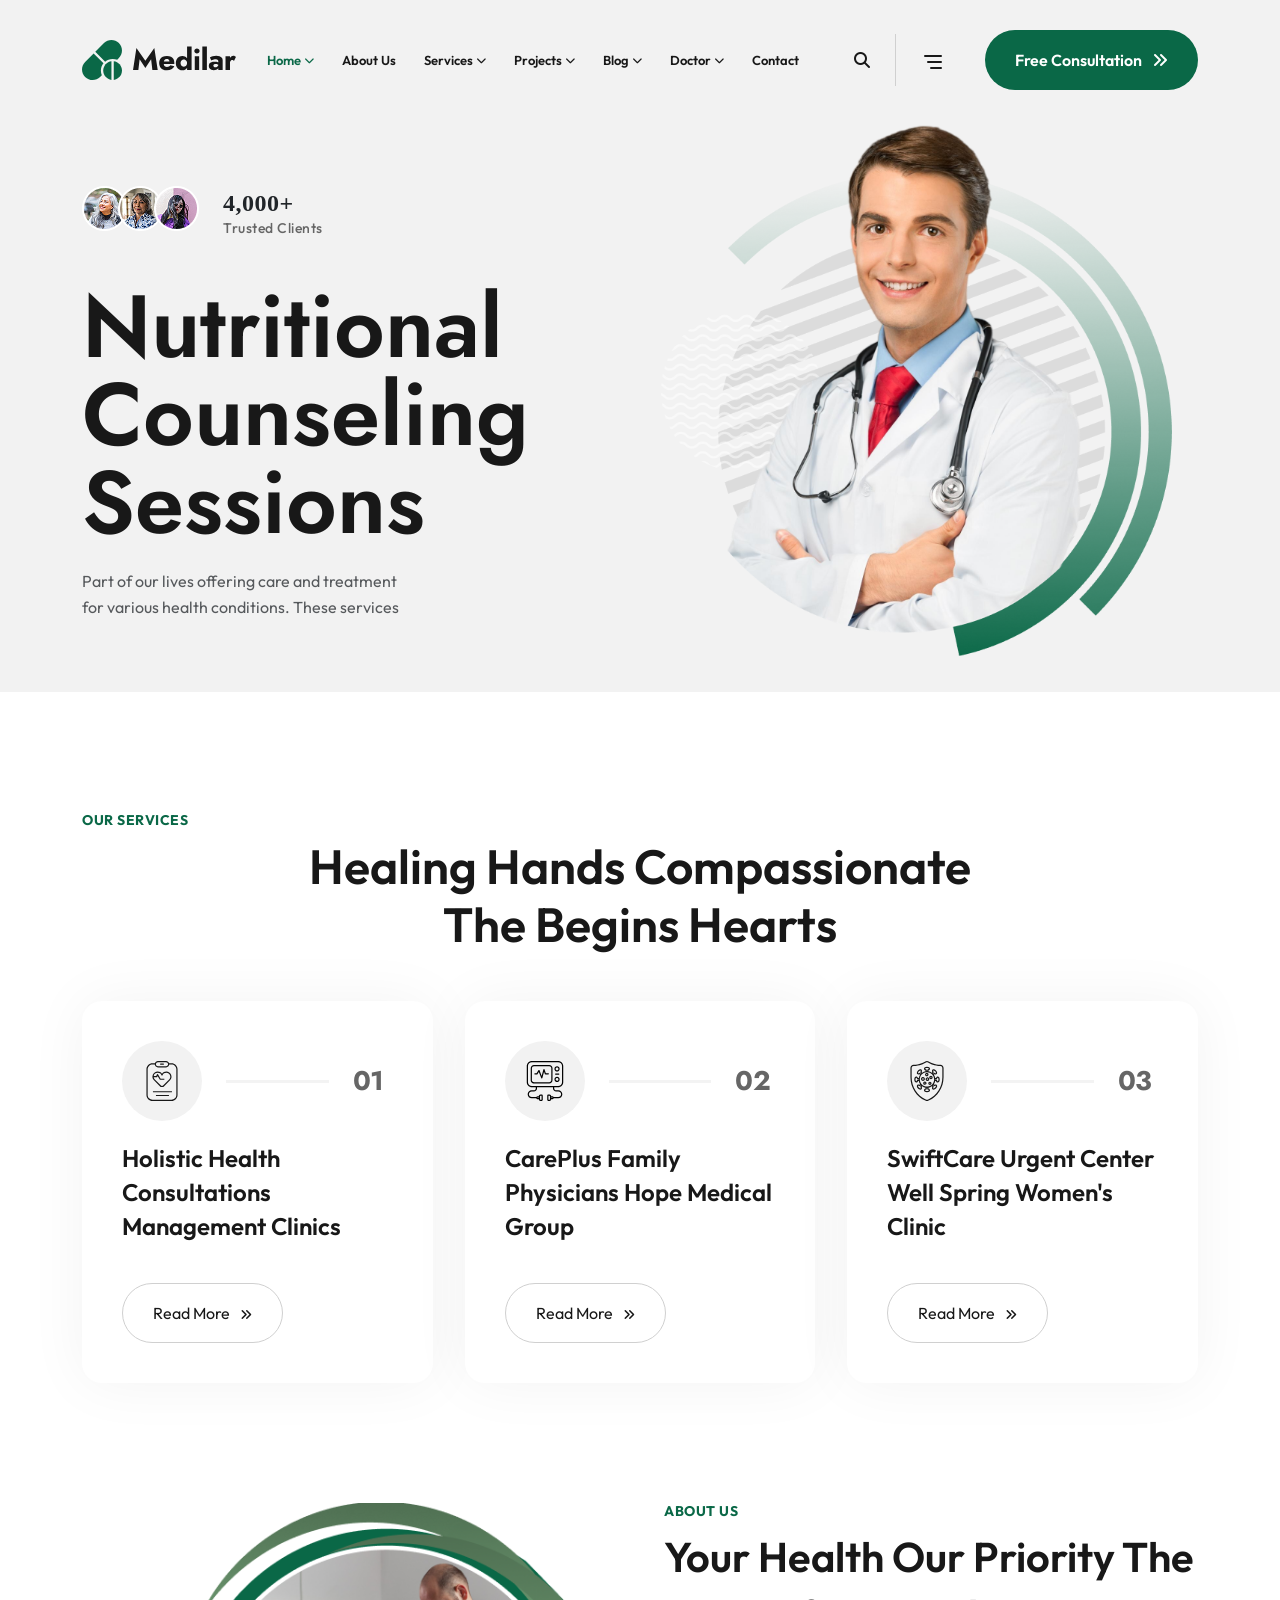
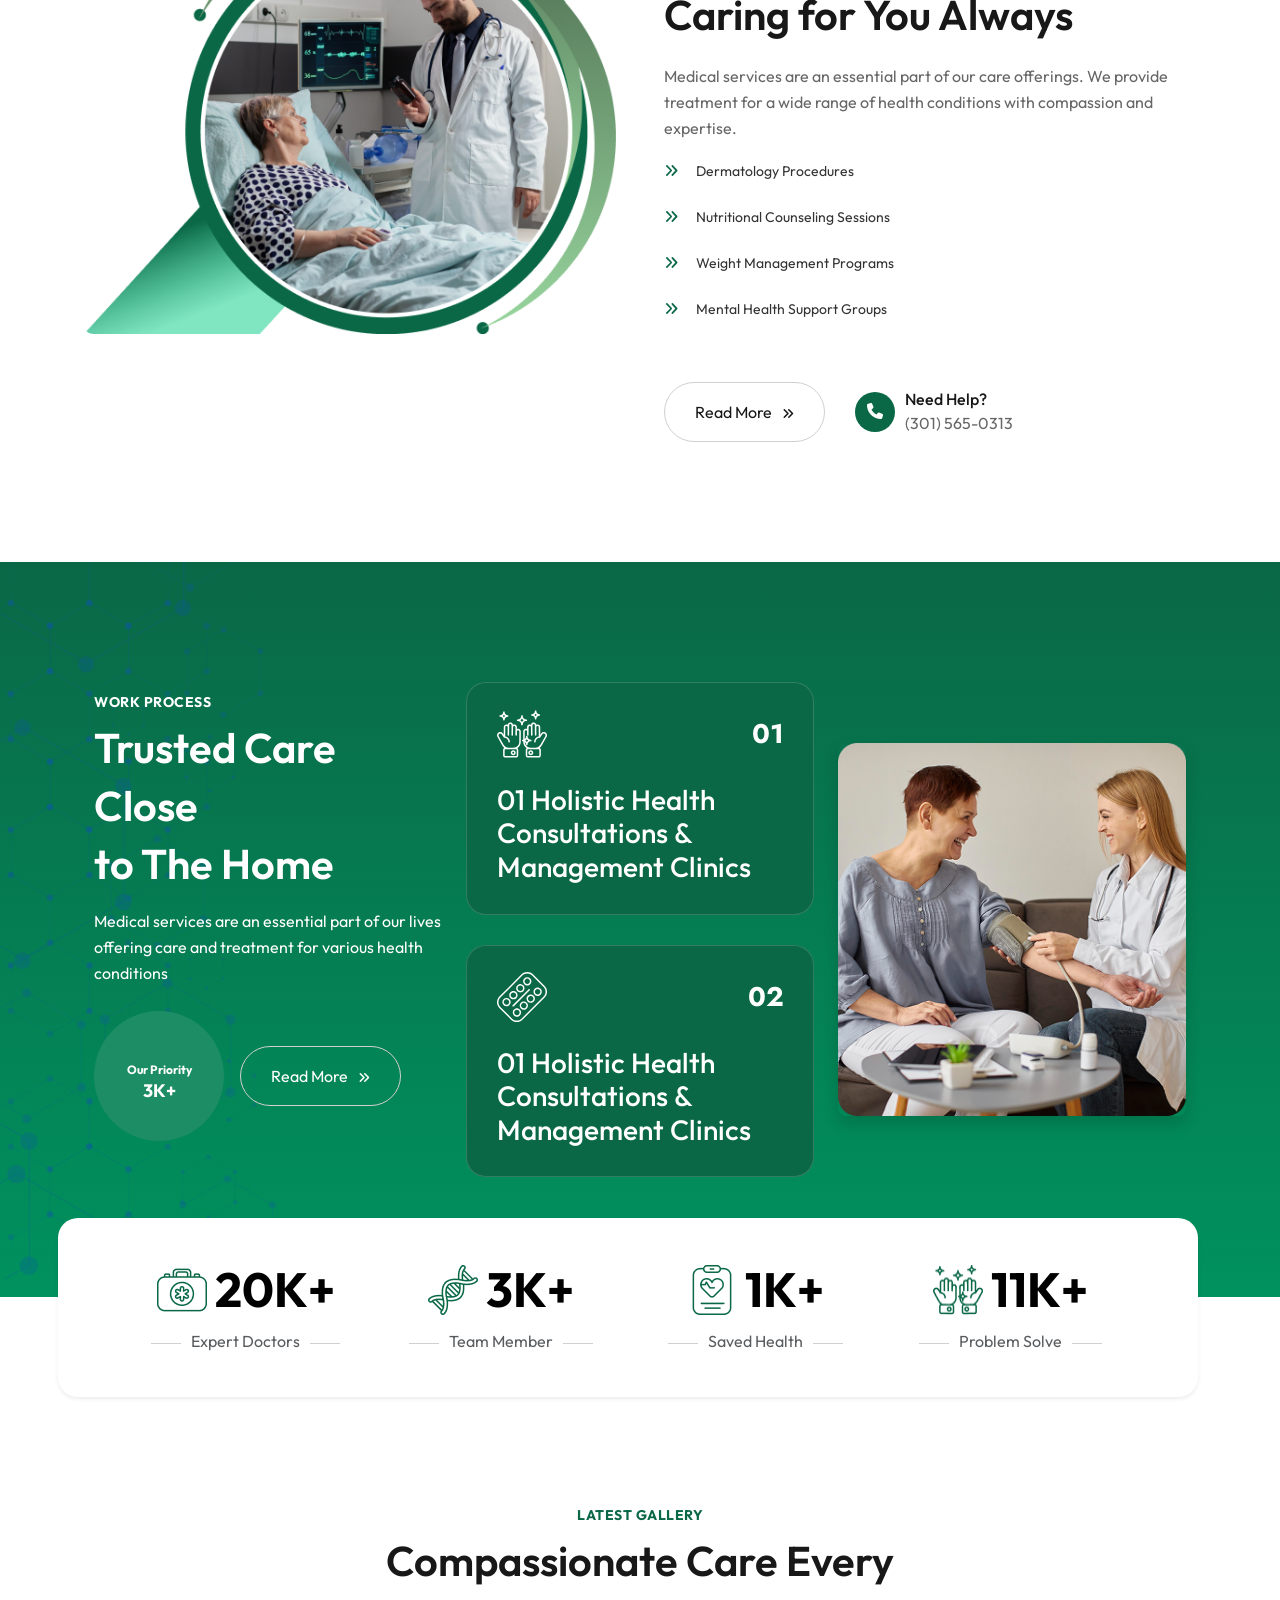
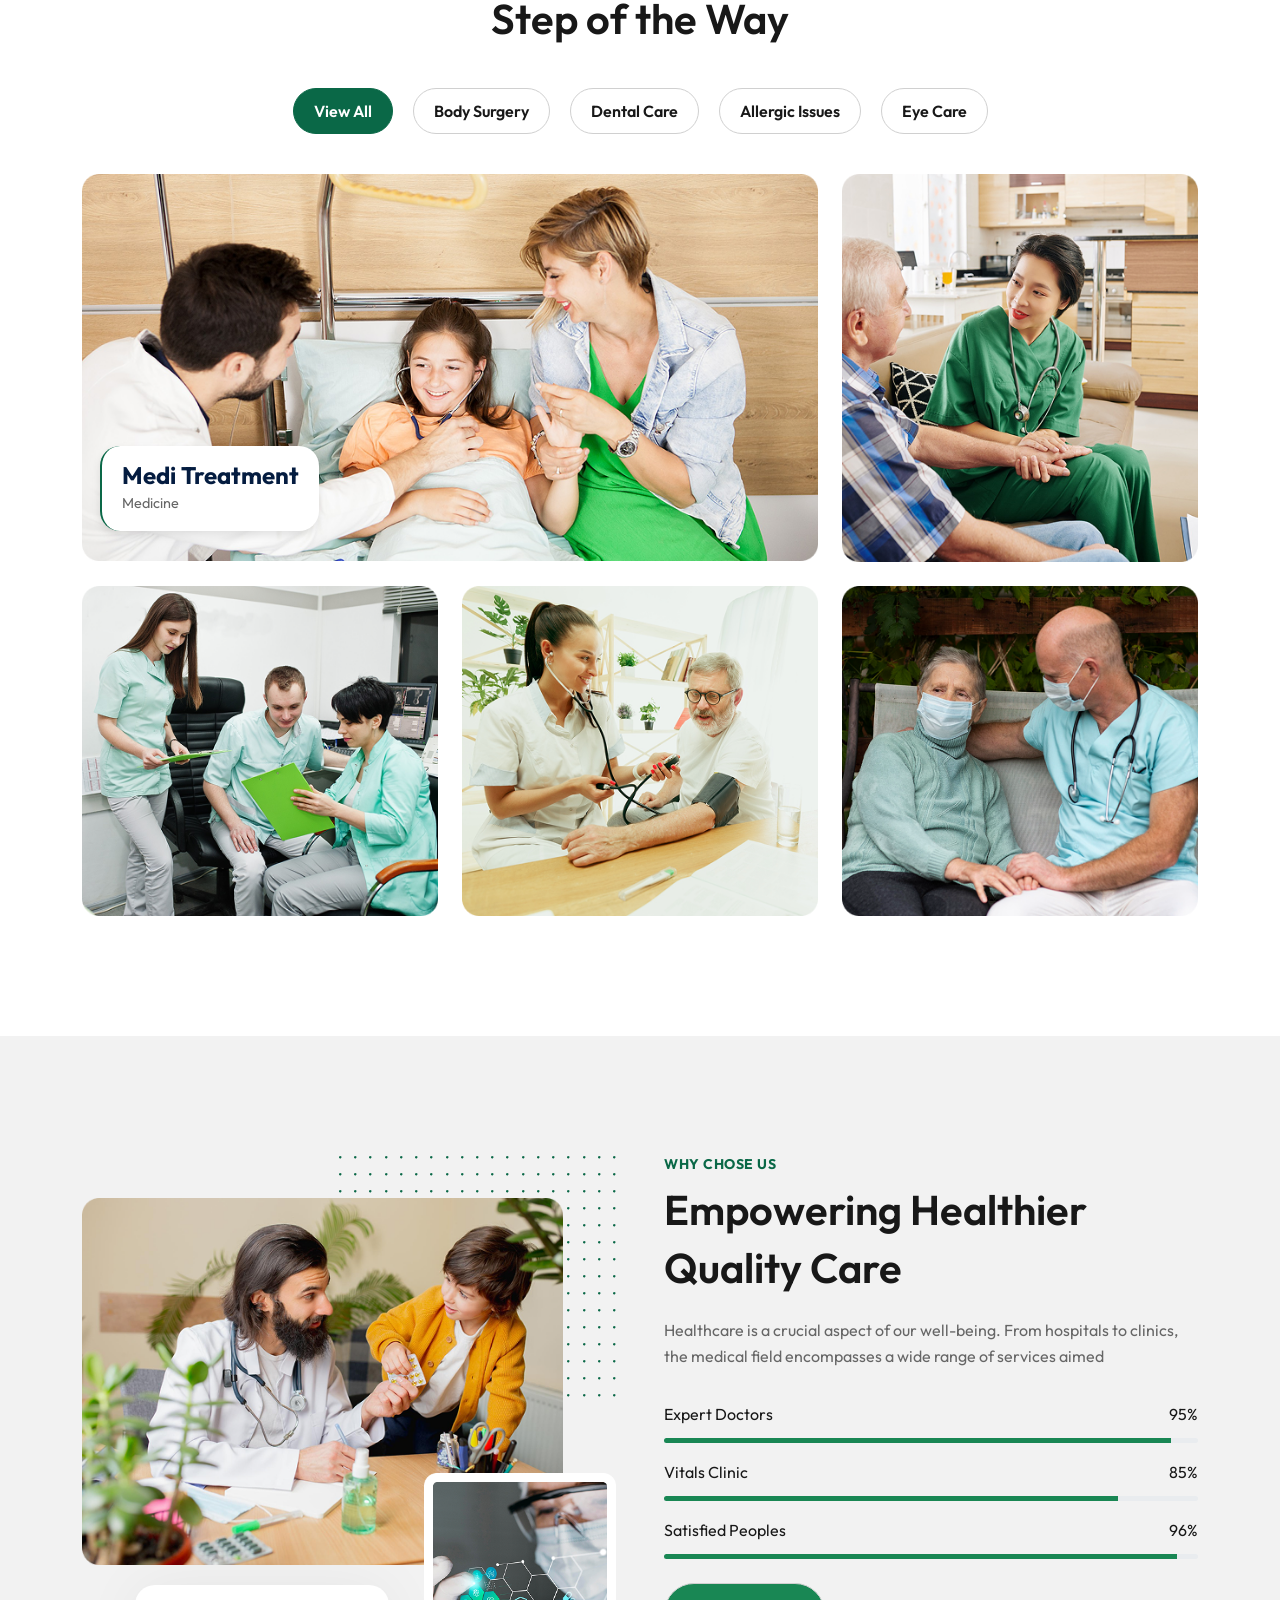
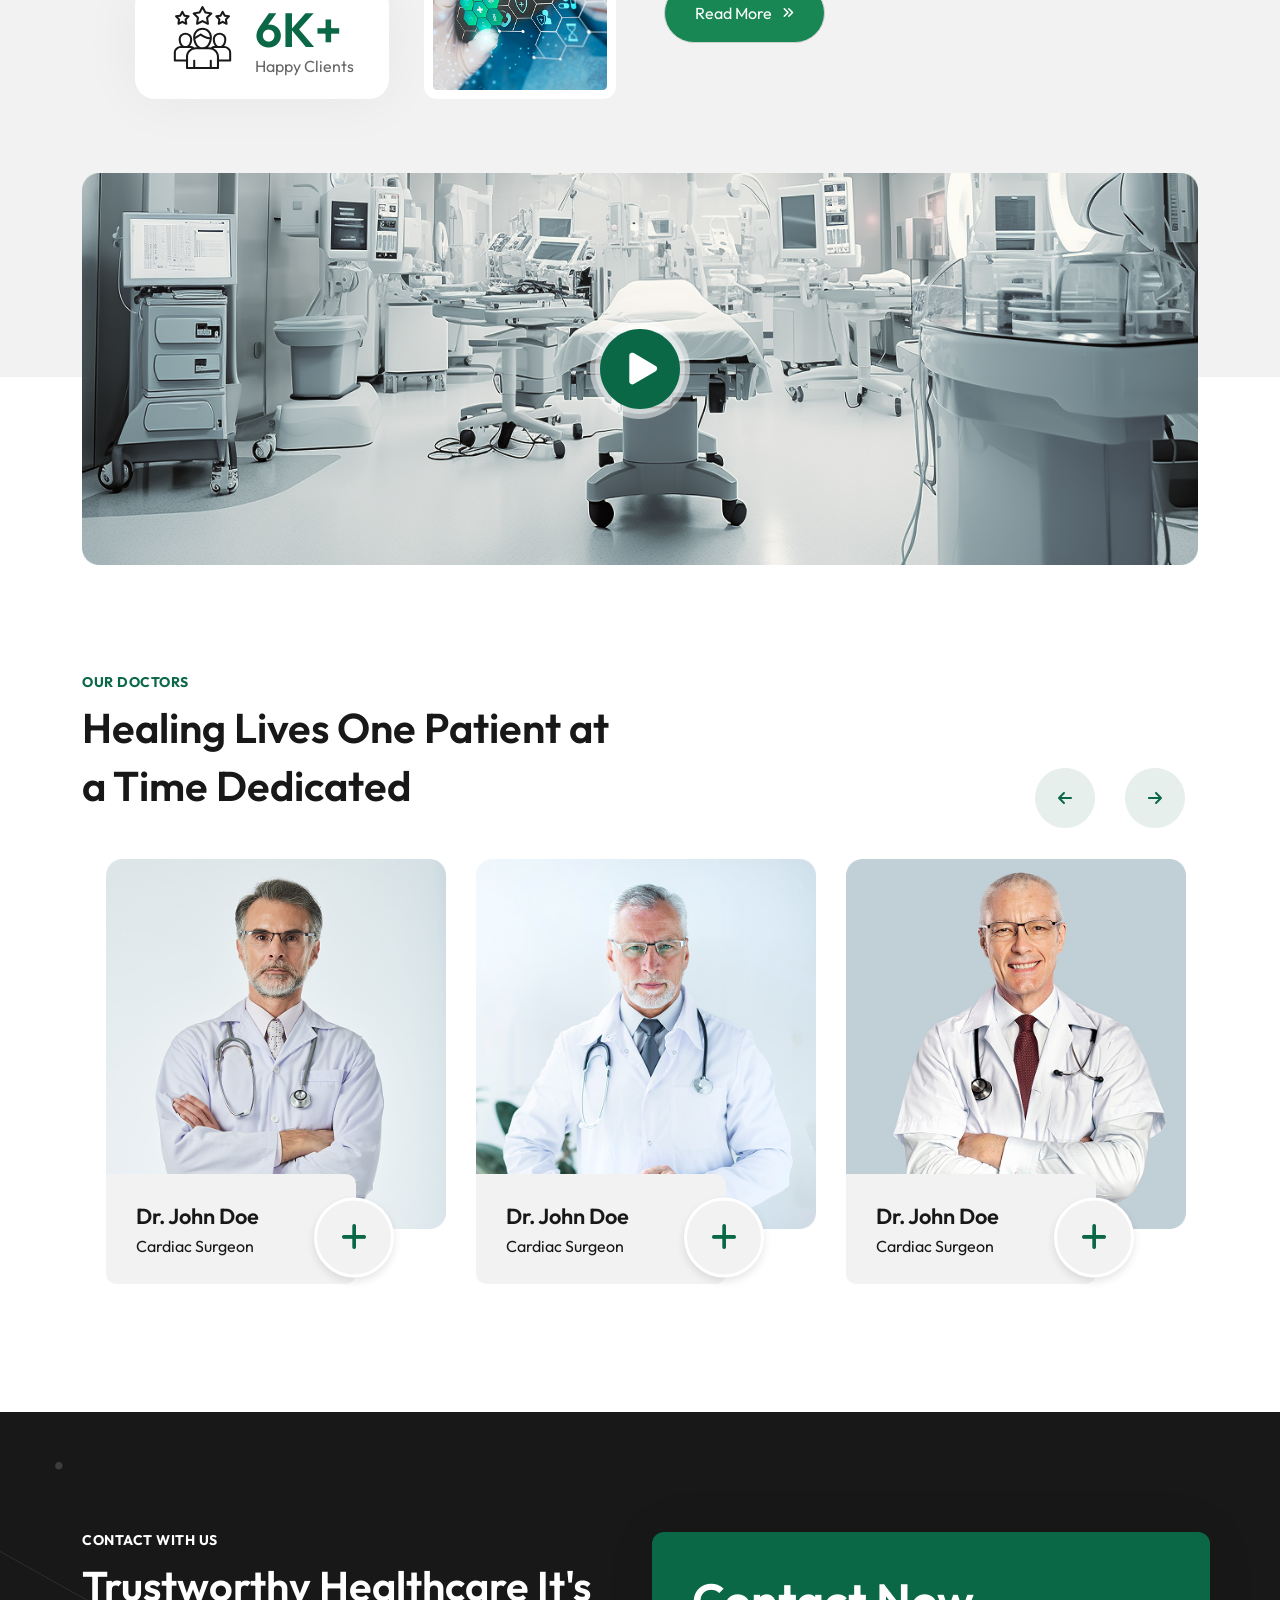
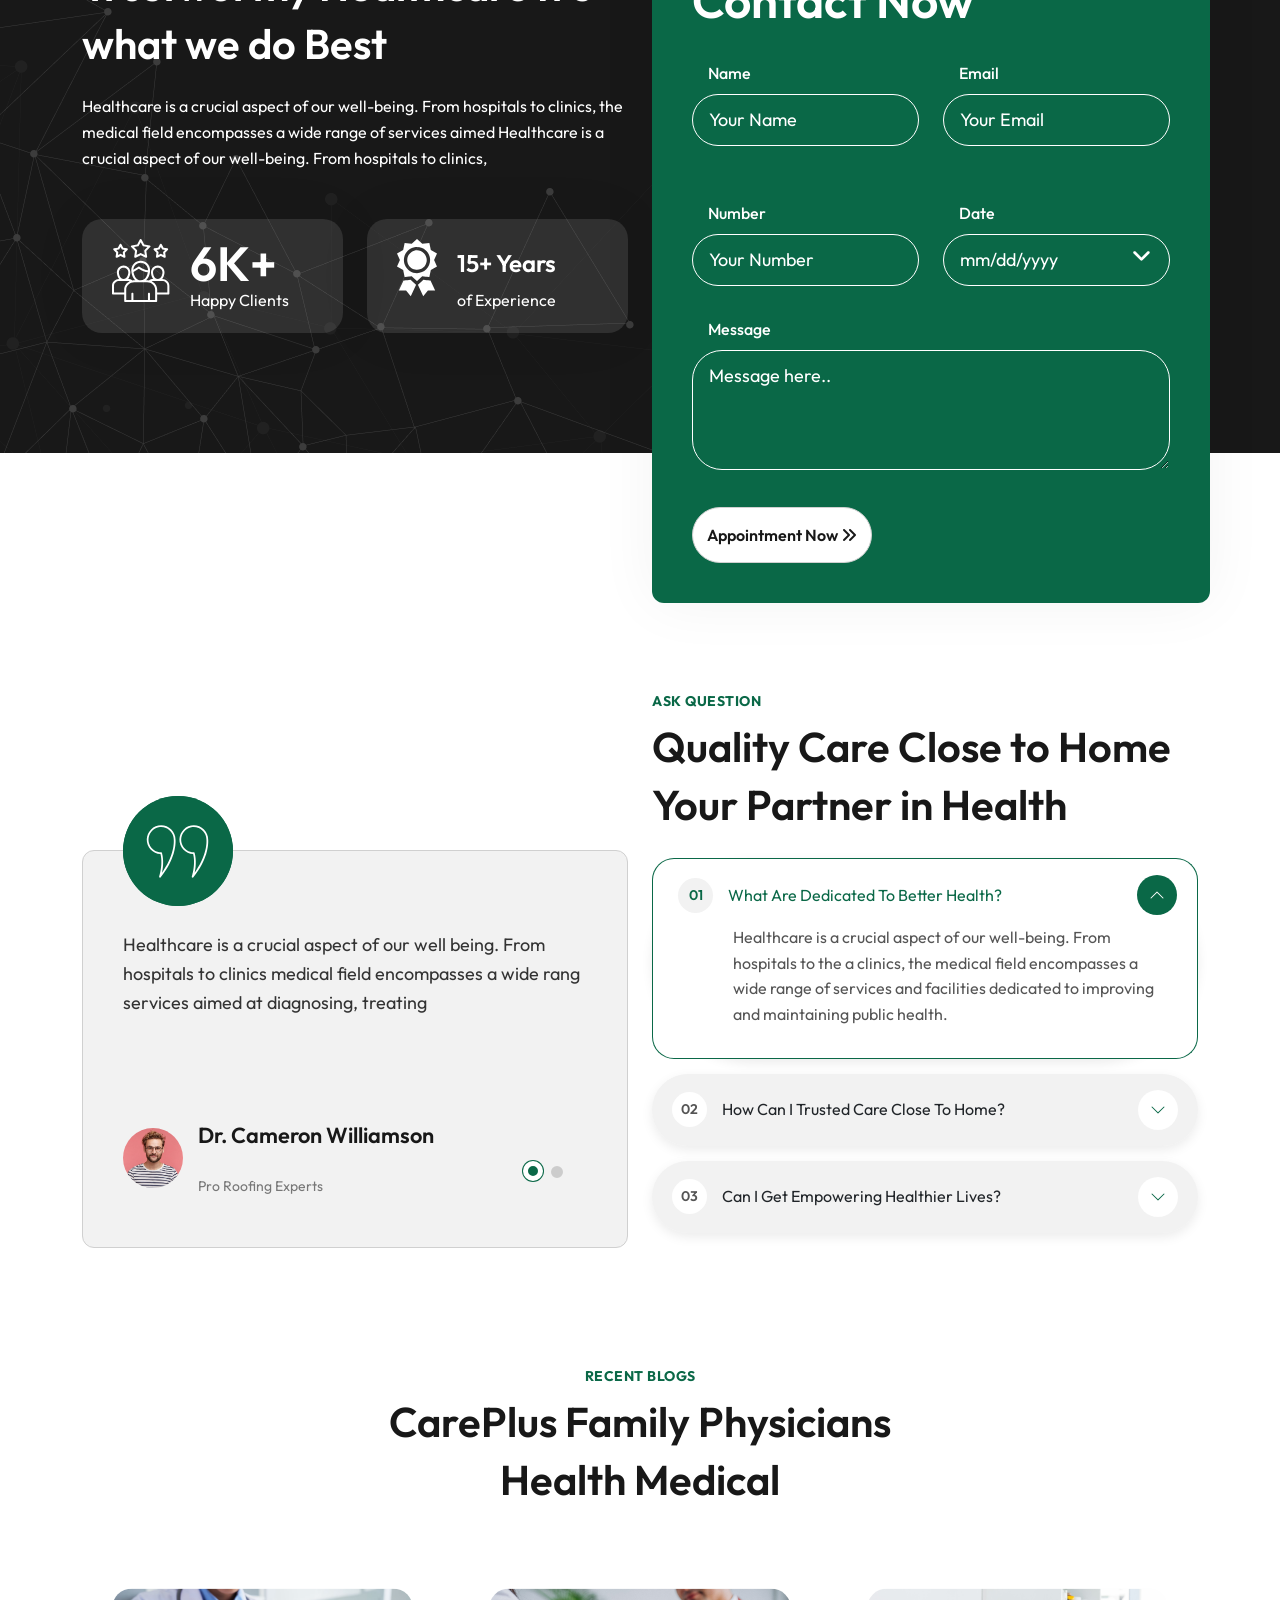
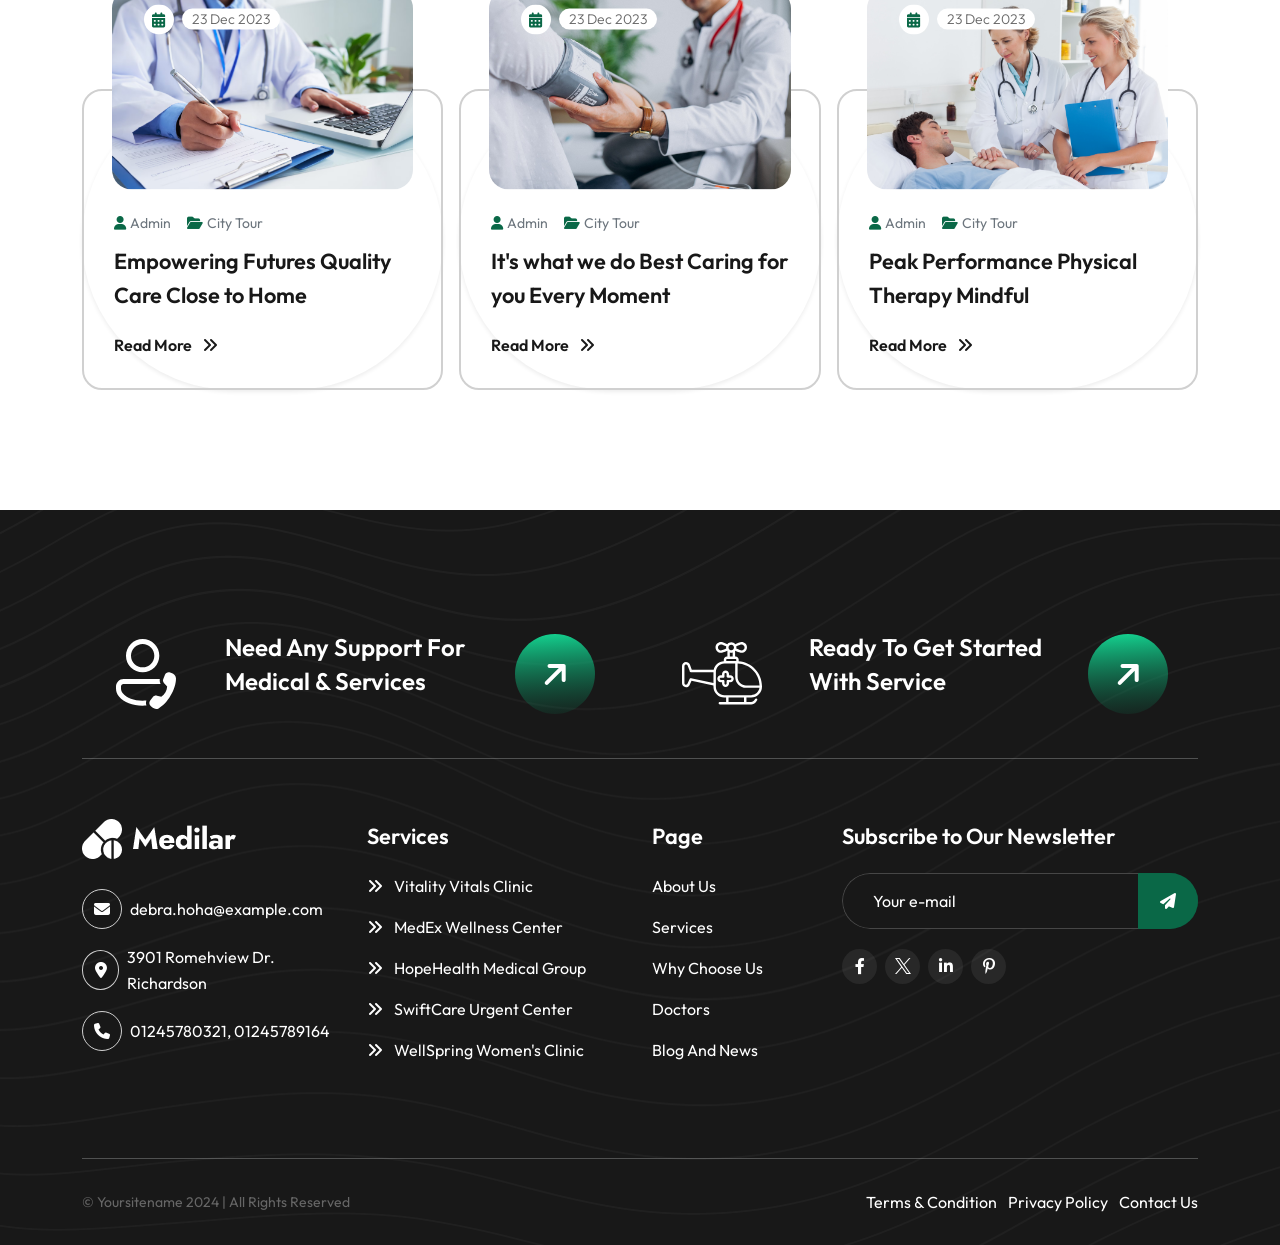
==== commit bbc5d00d: "home page one design done" ====
--- a/index.html
+++ b/index.html
@@ -1,177 +1,69 @@
-<!DOCTYPE html>
-<html lang="en">
-
-<head>
-  <!-- Required meta tags -->
-  <meta charset="UTF-8">
-  <meta http-equiv="X-UA-Compatible" content="IE=edge">
-  <!-- title -->
-  <title>Medilar - Medical & Health HTML Template</title>
-  <meta name="description" content="Bricklix - Modern Construction & Building HTML Template">
-  <meta name="viewport"
-    content="width=device-width, initial-scale=1.0, maximum-scale=5.0, minimum-scale=1.0, user-scalable=yes">
-  <!-- Favicon -->
-  <link rel="shortcut icon" type="image/x-icon" href="assets/img/fevicon.svg">
-  <!-- Place favicon.ico in the root directory -->
-
-  <!-- CSS start here -->
-  <link rel="stylesheet" href="assets/css/bootstrap.min.css">
-  <link rel="stylesheet" href="assets/fontawsome/css/fontawesome.css">
-  <link rel="stylesheet" href="assets/css/slick.css">
-  <link rel="stylesheet" href="assets/css/magnific-popup.css">
-  <link rel="stylesheet" href="assets/css/animate.min.css">
-  <link rel="stylesheet" href="assets/css/odometer.css">
-  <link rel="stylesheet" href="assets/css/style.css">
-  <!-- CSS end here -->
-</head>
-
-<body>
-  <!-- Header section start -->
-  <header class="cm-header-section w-100 gray-bg" id="sticky-header">
-    <nav class="navbar p-0 navbar-expand-xl d-none d-xl-flex ">
-      <div class="container header-one-container mb-2">
-
-        <a href="index.html">
-          <img src="assets/img/logo/logo.svg" alt="logo">
-        </a>
-        <button class="navbar-toggler" type="button" data-bs-toggle="collapse" data-bs-target="#navbarSupportedContent"
-          aria-controls="navbarSupportedContent" aria-expanded="false" aria-label="Toggle navigation">
-          <span class="navbar-toggler-icon"></span>
-        </button>
-        <div class="collapse navbar-collapse" id="navbarSupportedContent">
-          <ul class="navbar-nav mx-auto mb-lg-0">
-            <li class="nav-item">
-              <a class="nav-link active" aria-current="page" href="#">
-                Home <i class="fas fa-chevron-down"></i>
-              </a>
-              <ul class="sub-menu list-unstyled">
-                <li>
-                  <a href="index.html">Home One</a>
-                </li>
-                <li>
-                  <a href="home-two.html">Home Two</a>
-                </li>
-              </ul>
-            </li>
-            <li class="nav-item">
-              <a class="nav-link" href="about.html">
-                About Us
-              </a>
-            </li>
-            <li class="nav-item">
-              <a class="nav-link" href="#">
-                Services <i class="fas fa-chevron-down"></i>
-              </a>
-              <ul class="sub-menu list-unstyled">
-                <li>
-                  <a href="services.html">Service Single</a>
-                </li>
-                <li>
-                  <a href="service-details.html">Service Details</a>
-                </li>
-              </ul>
-            </li>
-            <li class="nav-item">
-              <a class="nav-link" href="#">
-                Projects <i class="fas fa-chevron-down"></i>
-              </a>
-              <ul class="sub-menu list-unstyled">
-                <li>
-                  <a href="projects.html">Project Single</a>
-                </li>
-                <li>
-                  <a href="project-details.html">Project Details</a>
-                </li>
-              </ul>
-            </li>
-            <li class="nav-item">
-              <a class="nav-link" href="#">
-                Blog <i class="fas fa-chevron-down"></i>
-              </a>
-              <ul class="sub-menu list-unstyled">
-                <li>
-                  <a href="blog.html">Blog Single</a>
-                </li>
-                <li>
-                  <a href="blog-details.html">Blog Details</a>
-                </li>
-              </ul>
-            </li>
-            <li class="nav-item">
-              <a class="nav-link" href="#">
-                Doctor <i class="fas fa-chevron-down"></i>
-              </a>
-              <ul class="sub-menu list-unstyled">
-                <li>
-                  <a href="blog.html">Doctor Single</a>
-                </li>
-                <li>
-                  <a href="blog-details.html">Doctor Details</a>
-                </li>
-              </ul>
-            </li>
-            <li class="nav-item">
-              <a class="nav-link" href="contact.html">
-                Contact
-              </a>
-            </li>
-          </ul>
-
-          <div class="search-btn">
-            <i class="fa fa-search" aria-hidden="true"></i>
-          </div>
-          <div class="mobile-menu-icon mr-40">
-            <svg xmlns="http://www.w3.org/2000/svg" width="24" height="24" viewBox="0 0 24 24" fill="none"
-              stroke="currentColor" stroke-width="2" stroke-linecap="round" stroke-linejoin="round"
-              class="icon icon-tabler icons-tabler-outline icon-tabler-menu-deep">
-              <path stroke="none" d="M0 0h24v24H0z" fill="none" />
-              <path d="M4 6h16" />
-              <path d="M7 12h13" />
-              <path d="M10 18h10" />
-            </svg>
-          </div>
-          <div class="theme-btn btn-primary active">Free Consultation <i class="fa fa-angle-double-right btn-icon"
-              aria-hidden="true"></i></div>
-        </div>
-
-      </div>
-    </nav>
-    <!-- mobile navbar part start -->
-    <div class="mobile-menu-area d-block d-xl-none">
-      <div class="container">
-        <div class="mobile-topbar">
-          <div class="d-flex justify-content-between align-items-center">
-            <div class="logo">
-              <a href="index.html"> <img src="assets/img/logo/logo.svg" alt="logo"></a>
-            </div>
-            <div class="bars">
-              <i class="fas fa-bars"></i>
-            </div>
-          </div>
-        </div>
-      </div>
-      <div class="mobile-menu-overlay"></div>
-      <div class="mobile-menu-main">
-        <div class="logo">
-          <a href="index.html"><img src="assets/img/logo/logo.svg" alt="logo"></a>
-        </div>
-        <div class="close-mobile-menu"><i class="fas fa-times"></i></div>
-        <div class="menu-body">
-          <div class="menu-list">
-            <ul class="list-unstyled">
-              <li class="sub-mobile-menu">
-                <a href="#">Home <i class="fas fa-chevron-down float-end"></i></a>
-                <ul class="list-unstyled">
-                  <li><a href="index.html">Home One</a></li>
-                  <li><a href="home-two.html">Home Two</a></li>
+  <!DOCTYPE html>
+  <html lang="en">
+
+  <head>
+    <!-- Required meta tags -->
+    <meta charset="UTF-8">
+    <meta http-equiv="X-UA-Compatible" content="IE=edge">
+    <!-- title -->
+    <title>Medilar - Medical & Health HTML Template</title>
+    <meta name="description" content="Bricklix - Modern Construction & Building HTML Template">
+    <meta name="viewport"
+      content="width=device-width, initial-scale=1.0, maximum-scale=5.0, minimum-scale=1.0, user-scalable=yes">
+    <!-- Favicon -->
+    <link rel="shortcut icon" type="image/x-icon" href="assets/img/fevicon.svg">
+    <!-- Place favicon.ico in the root directory -->
+
+    <!-- CSS start here -->
+    <link rel="stylesheet" href="assets/css/bootstrap.min.css">
+    <link rel="stylesheet" href="assets/fontawsome/css/fontawesome.css">
+    <link rel="stylesheet" href="assets/css/slick.css">
+    <link rel="stylesheet" href="assets/css/magnific-popup.css">
+    <link rel="stylesheet" href="assets/css/animate.min.css">
+    <link rel="stylesheet" href="assets/css/odometer.css">
+    <link rel="stylesheet" href="assets/css/style.css">
+    <!-- CSS end here -->
+  </head>
+
+  <body>
+    <!-- Header section start -->
+    <header class="cm-header-section w-100 gray-bg" id="sticky-header">
+      <nav class="navbar p-0 navbar-expand-xl d-none d-xl-flex ">
+        <div class="container header-one-container mb-2">
+
+          <a href="index.html">
+            <img src="assets/img/logo/logo.svg" alt="logo">
+          </a>
+          <button class="navbar-toggler" type="button" data-bs-toggle="collapse"
+            data-bs-target="#navbarSupportedContent" aria-controls="navbarSupportedContent" aria-expanded="false"
+            aria-label="Toggle navigation">
+            <span class="navbar-toggler-icon"></span>
+          </button>
+          <div class="collapse navbar-collapse" id="navbarSupportedContent">
+            <ul class="navbar-nav mx-auto mb-lg-0">
+              <li class="nav-item">
+                <a class="nav-link active" aria-current="page" href="#">
+                  Home <i class="fas fa-chevron-down"></i>
+                </a>
+                <ul class="sub-menu list-unstyled">
+                  <li>
+                    <a href="index.html">Home One</a>
+                  </li>
+                  <li>
+                    <a href="home-two.html">Home Two</a>
+                  </li>
                 </ul>
               </li>
-              <li class="sub-mobile-menu">
-                <a href="about.html">About Us</a>
+              <li class="nav-item">
+                <a class="nav-link" href="about.html">
+                  About Us
+                </a>
               </li>
-              <li class="sub-mobile-menu">
-                <a href="#">Services <i class="fas fa-chevron-down float-end"></i></a>
-                <ul class="list-unstyled">
+              <li class="nav-item">
+                <a class="nav-link" href="#">
+                  Services <i class="fas fa-chevron-down"></i>
+                </a>
+                <ul class="sub-menu list-unstyled">
                   <li>
                     <a href="services.html">Service Single</a>
                   </li>
@@ -180,9 +72,11 @@
                   </li>
                 </ul>
               </li>
-              <li class="sub-mobile-menu">
-                <a href="#">Projects <i class="fas fa-chevron-down float-end"></i></a>
-                <ul class="list-unstyled">
+              <li class="nav-item">
+                <a class="nav-link" href="#">
+                  Projects <i class="fas fa-chevron-down"></i>
+                </a>
+                <ul class="sub-menu list-unstyled">
                   <li>
                     <a href="projects.html">Project Single</a>
                   </li>
@@ -191,9 +85,11 @@
                   </li>
                 </ul>
               </li>
-              <li class="sub-mobile-menu">
-                <a href="#">Blog <i class="fas fa-chevron-down float-end"></i></a>
-                <ul class="list-unstyled">
+              <li class="nav-item">
+                <a class="nav-link" href="#">
+                  Blog <i class="fas fa-chevron-down"></i>
+                </a>
+                <ul class="sub-menu list-unstyled">
                   <li>
                     <a href="blog.html">Blog Single</a>
                   </li>
@@ -202,872 +98,1327 @@
                   </li>
                 </ul>
               </li>
-              <li class="sub-mobile-menu">
-                <a href="contact.html">Contact</a>
+              <li class="nav-item">
+                <a class="nav-link" href="#">
+                  Doctor <i class="fas fa-chevron-down"></i>
+                </a>
+                <ul class="sub-menu list-unstyled">
+                  <li>
+                    <a href="blog.html">Doctor Single</a>
+                  </li>
+                  <li>
+                    <a href="blog-details.html">Doctor Details</a>
+                  </li>
+                </ul>
+              </li>
+              <li class="nav-item">
+                <a class="nav-link" href="contact.html">
+                  Contact
+                </a>
               </li>
             </ul>
-          </div>
-        </div>
-
+
+            <div class="search-btn">
+              <i class="fa fa-search" aria-hidden="true"></i>
+            </div>
+            <div class="mobile-menu-icon mr-40">
+              <svg xmlns="http://www.w3.org/2000/svg" width="24" height="24" viewBox="0 0 24 24" fill="none"
+                stroke="currentColor" stroke-width="2" stroke-linecap="round" stroke-linejoin="round"
+                class="icon icon-tabler icons-tabler-outline icon-tabler-menu-deep">
+                <path stroke="none" d="M0 0h24v24H0z" fill="none" />
+                <path d="M4 6h16" />
+                <path d="M7 12h13" />
+                <path d="M10 18h10" />
+              </svg>
+            </div>
+            <div class="theme-btn btn-primary active">Free Consultation <i class="fa fa-angle-double-right btn-icon"
+                aria-hidden="true"></i></div>
+          </div>
+
+        </div>
+      </nav>
+      <!-- mobile navbar part start -->
+      <div class="mobile-menu-area d-block d-xl-none">
+        <div class="container">
+          <div class="mobile-topbar">
+            <div class="d-flex justify-content-between align-items-center">
+              <div class="logo">
+                <a href="index.html"> <img src="assets/img/logo/logo.svg" alt="logo"></a>
+              </div>
+              <div class="bars">
+                <i class="fas fa-bars"></i>
+              </div>
+            </div>
+          </div>
+        </div>
+        <div class="mobile-menu-overlay"></div>
+        <div class="mobile-menu-main">
+          <div class="logo">
+            <a href="index.html"><img src="assets/img/logo/logo.svg" alt="logo"></a>
+          </div>
+          <div class="close-mobile-menu"><i class="fas fa-times"></i></div>
+          <div class="menu-body">
+            <div class="menu-list">
+              <ul class="list-unstyled">
+                <li class="sub-mobile-menu">
+                  <a href="#">Home <i class="fas fa-chevron-down float-end"></i></a>
+                  <ul class="list-unstyled">
+                    <li><a href="index.html">Home One</a></li>
+                    <li><a href="home-two.html">Home Two</a></li>
+                  </ul>
+                </li>
+                <li class="sub-mobile-menu">
+                  <a href="about.html">About Us</a>
+                </li>
+                <li class="sub-mobile-menu">
+                  <a href="#">Services <i class="fas fa-chevron-down float-end"></i></a>
+                  <ul class="list-unstyled">
+                    <li>
+                      <a href="services.html">Service Single</a>
+                    </li>
+                    <li>
+                      <a href="service-details.html">Service Details</a>
+                    </li>
+                  </ul>
+                </li>
+                <li class="sub-mobile-menu">
+                  <a href="#">Projects <i class="fas fa-chevron-down float-end"></i></a>
+                  <ul class="list-unstyled">
+                    <li>
+                      <a href="projects.html">Project Single</a>
+                    </li>
+                    <li>
+                      <a href="project-details.html">Project Details</a>
+                    </li>
+                  </ul>
+                </li>
+                <li class="sub-mobile-menu">
+                  <a href="#">Blog <i class="fas fa-chevron-down float-end"></i></a>
+                  <ul class="list-unstyled">
+                    <li>
+                      <a href="blog.html">Blog Single</a>
+                    </li>
+                    <li>
+                      <a href="blog-details.html">Blog Details</a>
+                    </li>
+                  </ul>
+                </li>
+                <li class="sub-mobile-menu">
+                  <a href="contact.html">Contact</a>
+                </li>
+              </ul>
+            </div>
+          </div>
+
+        </div>
       </div>
-    </div>
-    <!-- mobile navbar part end -->
-  </header>
-  <!-- Header section end -->
-
-  <!-- Main area start -->
-  <main>
-    <!-- Banner section start -->
-    <section class="cm-banner-section gray-bg position-relative overflow-hidden custom-wrapper-hover">
+      <!-- mobile navbar part end -->
+    </header>
+    <!-- Header section end -->
+
+    <!-- Main area start -->
+    <main>
+      <!-- Banner section start -->
+      <section class="cm-banner-section gray-bg position-relative overflow-hidden custom-wrapper-hover">
+        <div class="container">
+          <div class="row align-items-center mt-3 gap-md-0 gap-4">
+
+            <!-- Text Column -->
+            <div class="col-md-6">
+              <div class="d-flex gap-4">
+
+                <div class="trusted_clients">
+                  <img class="trusted_client_img" src="assets/img/banner/trusted_client_1.png" alt="trusted_client_1">
+                  <img class="trusted_client_img" src="assets/img/banner/trusted_client_2.png" alt="trusted_client_2">
+                  <img class="trusted_client_img" src="assets/img/banner/trusted_client_3.png" alt="trusted_client_3">
+
+                </div>
+                <h5 class="trusted_clients_subtitle">
+
+                  <span class="d-block fa-2x text-dark total-client">
+                    4,000+
+                  </span>
+                  Trusted Clients
+                </h5>
+              </div>
+              <h2 class="banner-title">Nutritional Counseling Sessions</h2>
+              <p class="text-muted">
+                Part of our lives offering care and treatment for various health conditions. These services
+              </p>
+            </div>
+            <!-- Image Column -->
+            <div class="col-md-6 mb-4 mb-md-0 image-column">
+              <img src="assets/img/banner/banner-bg.png" alt="Healthcare Professional" class="img-fluid w-100">
+            </div>
+
+          </div>
+        </div>
+      </section>
+      <!-- Banner section end -->
+      <!-- service section start -->
+      <section class="services-section">
+        <div class="container ">
+          <h2 class="small-header">Our Services</h2>
+          <h2 class="services-heading">Healing Hands Compassionate <br> The Begins Hearts</h2>
+
+          <div class="services-grid">
+            <!-- Service Card 01 -->
+            <div class="service-card">
+              <div class="card-header-top d-flex justify-content-between align-items-center">
+                <span class="card-icon">
+                  <svg aria-label="Consultations icon" xmlns="http://www.w3.org/2000/svg" width="40" height="40"
+                    viewBox="0 0 40 40" fill="none">
+                    <path
+                      d="M35.55 8.36667C35.55 5.04167 32.8433 2.33417 29.5167 2.33417H27.1333C26.7558 0.9925 25.5333 0 24.0733 0H15.9333C14.4725 0 13.2517 0.9925 12.8742 2.33417H10.4833C7.15668 2.33417 4.45001 5.04083 4.45001 8.3675V33.9675C4.45001 37.2917 7.15668 40 10.4833 40H29.5167C32.8433 40 35.55 37.2933 35.55 33.9667V8.36667ZM15.9333 1.21333H24.0733C24.5983 1.21399 25.1015 1.42281 25.4727 1.79399C25.8439 2.16517 26.0527 2.66841 26.0533 3.19333C26.0522 3.71862 25.8428 4.22202 25.471 4.59307C25.0991 4.96412 24.5953 5.1725 24.07 5.1725H15.9333C14.9008 5.1725 13.9558 4.315 13.9558 3.18833V3.17167C13.9618 2.6508 14.1726 2.15323 14.5427 1.7867C14.9128 1.42017 15.4124 1.21418 15.9333 1.21333ZM34.3367 33.9667C34.3354 35.2448 33.827 36.4703 32.9232 37.374C32.0194 38.2778 30.794 38.7862 29.5158 38.7875H10.4833C9.20519 38.7862 7.97976 38.2778 7.07596 37.374C6.17217 36.4703 5.66384 35.2448 5.66251 33.9667V8.36667C5.66406 7.08865 6.17249 5.86344 7.07626 4.95982C7.98003 4.05621 9.20533 3.54799 10.4833 3.54667H12.7625C12.9375 5.10667 14.2967 6.38333 15.9292 6.38333H24.0733C24.0883 6.38333 24.1017 6.37917 24.1167 6.37917C25.7783 6.355 27.0775 5.0475 27.2467 3.54583H29.5167C30.795 3.54716 32.0205 4.0556 32.9244 4.95958C33.8282 5.86355 34.3364 7.0892 34.3375 8.3675L34.3367 33.9667Z"
+                      fill="#181818" />
+                    <path
+                      d="M18.6475 3.79832H21.3592C21.52 3.79832 21.6742 3.73444 21.7879 3.62075C21.9016 3.50705 21.9654 3.35285 21.9654 3.19207C21.9654 3.03128 21.9016 2.87708 21.7879 2.76338C21.6742 2.64969 21.52 2.58582 21.3592 2.58582H18.6475C18.4867 2.58582 18.3325 2.64969 18.2188 2.76338C18.1051 2.87708 18.0413 3.03128 18.0413 3.19207C18.0413 3.35285 18.1051 3.50705 18.2188 3.62075C18.3325 3.73444 18.4867 3.79832 18.6475 3.79832ZM17.8442 25.2133C18.1272 25.4968 18.4634 25.7218 18.8335 25.8752C19.2035 26.0287 19.6002 26.1077 20.0009 26.1077C20.4015 26.1077 20.7982 26.0287 21.1682 25.8752C21.5383 25.7218 21.8745 25.4968 22.1575 25.2133L28.01 19.3616C31.305 16.0658 28.9392 10.4275 24.315 10.4241H24.3109C23.4628 10.422 22.627 10.627 21.8762 11.0213C21.1254 11.4156 20.4822 11.9873 20.0025 12.6866C19.5236 11.9871 18.8809 11.4153 18.1305 11.0209C17.38 10.6266 16.5445 10.4217 15.6967 10.4241H15.6917C11.0742 10.4275 8.68253 16.0516 11.985 19.3541L17.8442 25.2133ZM15.6917 11.6366H15.6959C16.5047 11.635 17.295 11.8787 17.9626 12.3354C18.6301 12.7921 19.1435 13.4405 19.435 14.195C19.6342 14.7075 20.365 14.71 20.565 14.195C20.8576 13.44 21.372 12.7915 22.0406 12.3348C22.7091 11.8781 23.5004 11.6347 24.31 11.6366H24.3134C27.8667 11.6391 29.6842 15.9716 27.1517 18.505L21.3 24.3558C20.6059 25.0508 19.395 25.0508 18.7 24.3558L12.8417 18.4975C12.2448 17.8979 11.855 17.1233 11.7292 16.2866H14.6075C14.8492 16.2866 15.0684 16.1425 15.1642 15.92L15.5642 14.9925L17.7442 18.58C17.8542 18.7608 18.05 18.8716 18.2617 18.8716H21.8059C21.9666 18.8716 22.1208 18.8078 22.2345 18.6941C22.3482 18.5804 22.4121 18.4262 22.4121 18.2654C22.4121 18.1046 22.3482 17.9504 22.2345 17.8367C22.1208 17.723 21.9666 17.6591 21.8059 17.6591H18.6025L15.9909 13.3591C15.9332 13.2639 15.8504 13.1864 15.7515 13.1351C15.6526 13.0839 15.5416 13.0608 15.4305 13.0686C15.3194 13.0763 15.2126 13.1146 15.1218 13.1791C15.031 13.2435 14.9598 13.3318 14.9159 13.4341L14.2092 15.0741H11.7259C11.8601 14.1188 12.3358 13.2443 13.0648 12.6124C13.7938 11.9805 14.7269 11.6339 15.6917 11.6366ZM29.4125 30.1475H11.4917C11.3309 30.1475 11.1767 30.2114 11.063 30.325C10.9493 30.4387 10.8854 30.5929 10.8854 30.7537C10.8854 30.9145 10.9493 31.0687 11.063 31.1824C11.1767 31.2961 11.3309 31.36 11.4917 31.36H29.4125C29.5733 31.36 29.7275 31.2961 29.8412 31.1824C29.9549 31.0687 30.0188 30.9145 30.0188 30.7537C30.0188 30.5929 29.9549 30.4387 29.8412 30.325C29.7275 30.2114 29.5733 30.1475 29.4125 30.1475ZM26.4059 33.9108H14.4975C14.3367 33.9108 14.1825 33.9747 14.0688 34.0884C13.9551 34.2021 13.8913 34.3563 13.8913 34.5171C13.8913 34.6779 13.9551 34.8321 14.0688 34.9457C14.1825 35.0594 14.3367 35.1233 14.4975 35.1233H26.4059C26.5667 35.1233 26.7209 35.0594 26.8345 34.9457C26.9482 34.8321 27.0121 34.6779 27.0121 34.5171C27.0121 34.3563 26.9482 34.2021 26.8345 34.0884C26.7209 33.9747 26.5667 33.9108 26.4059 33.9108Z"
+                      fill="#181818" />
+                  </svg>
+                </span>
+                <hr class="card-divider">
+                <span class="card-number">01</span>
+              </div>
+              <h3 class="card-title">Holistic Health Consultations Management Clinics</h3>
+              <a href="#" class="read-more-btn">Read More <span><i class="fas fa-angles-right"></i></span></a>
+            </div>
+
+            <!-- Service Card 02 -->
+            <div class="service-card">
+              <div class="card-header-top d-flex justify-content-between align-items-center">
+                <span class="card-icon">
+                  <svg aria-label="care plus service icon" xmlns="http://www.w3.org/2000/svg" width="40" height="40"
+                    viewBox="0 0 40 40" fill="#000">
+                    <path
+                      d="M33.1113 0H6.88965C5.53104 0.00110278 4.22837 0.541182 3.26753 1.50171C2.3067 2.46223 1.76619 3.76473 1.76465 5.12333V21.2067C1.76597 22.5654 2.30638 23.8681 3.26724 24.8288C4.2281 25.7895 5.5309 26.3297 6.88965 26.3308H10.7838V27.3933C10.7832 27.8937 10.5841 28.3734 10.2302 28.7273C9.87642 29.0811 9.39671 29.2802 8.89632 29.2808H6.69048C4.47215 29.2808 2.66715 31.0817 2.66715 33.295C2.66891 34.3614 3.09339 35.3837 3.84755 36.1377C4.60172 36.8917 5.62405 37.316 6.69048 37.3175H11.2671C11.377 37.6008 11.5698 37.8444 11.8203 38.0165C12.0708 38.1885 12.3674 38.2809 12.6713 38.2817H13.8238V38.325C13.8238 39.2483 14.5746 40 15.4988 40H16.6438C17.2688 40 17.7771 39.4917 17.7771 38.8667V34.6767C17.7771 34.0517 17.2688 33.5425 16.6438 33.5425H15.4988C14.5746 33.5425 13.8238 34.2942 13.8238 35.2183V35.2608H12.6713C12.0796 35.2608 11.5696 35.6075 11.323 36.1058H6.68965C5.94485 36.1039 5.23114 35.807 4.70457 35.2803C4.178 34.7536 3.88141 34.0398 3.87965 33.295C3.88185 32.551 4.179 31.8383 4.70591 31.3131C5.23283 30.7879 5.94652 30.4931 6.69048 30.4933H8.89632C9.71822 30.4924 10.5062 30.1656 11.0874 29.5844C11.6685 29.0032 11.9954 28.2152 11.9963 27.3933V26.3308H28.0046V27.3933C28.0055 28.2152 28.3324 29.0032 28.9136 29.5844C29.4948 30.1656 30.2827 30.4924 31.1046 30.4933H33.3105C34.0544 30.4931 34.7681 30.7879 35.295 31.3131C35.822 31.8383 36.1191 32.551 36.1213 33.295C36.1196 34.0399 35.8228 34.7539 35.2961 35.2806C34.7693 35.8074 34.0554 36.1041 33.3105 36.1058H28.678C28.5544 35.8532 28.3627 35.6403 28.1244 35.4909C27.8861 35.3416 27.6108 35.2619 27.3296 35.2608H26.1771V35.2192C26.1769 34.7748 26.0004 34.3488 25.6864 34.0344C25.3724 33.7201 24.9465 33.5432 24.5021 33.5425H23.3571C22.7321 33.5425 22.2238 34.0508 22.2238 34.6758V38.8675C22.2238 39.4925 22.7321 40 23.3571 40H24.5021C25.4263 40 26.1771 39.2483 26.1771 38.325V38.2808H27.3296C27.9688 38.2808 28.5138 37.8808 28.7338 37.3175H33.3105C34.3769 37.316 35.3992 36.8917 36.1534 36.1377C36.9076 35.3837 37.3321 34.3614 37.3338 33.295C37.3338 31.0817 35.5288 29.2808 33.3105 29.2808H31.1046C30.6043 29.2802 30.1245 29.0811 29.7707 28.7273C29.4169 28.3734 29.2178 27.8937 29.2171 27.3933V26.3308H33.1113C34.4699 26.3297 35.7726 25.7897 36.7334 24.8291C37.6943 23.8686 38.2348 22.5661 38.2363 21.2075V5.12333C38.2348 3.76458 37.6942 2.46196 36.7331 1.50141C35.7721 0.540864 34.4692 0.000882145 33.1105 0L33.1113 0ZM15.0363 35.2183C15.0363 34.9625 15.243 34.7542 15.4988 34.7542H16.5655V38.7875H15.4988C15.3761 38.7875 15.2584 38.7388 15.1715 38.6521C15.0846 38.5654 15.0357 38.4477 15.0355 38.325L15.0363 35.2183ZM12.6713 36.4733H13.8196V37.0692H12.6713C12.595 37.0651 12.5232 37.032 12.4706 36.9766C12.418 36.9211 12.3887 36.8476 12.3887 36.7712C12.3887 36.6949 12.418 36.6214 12.4706 36.5659C12.5232 36.5105 12.595 36.4774 12.6713 36.4733ZM24.9655 38.325C24.9653 38.4477 24.9163 38.5654 24.8295 38.6521C24.7426 38.7388 24.6249 38.7875 24.5021 38.7875H23.4355V34.7542H24.5021C24.758 34.7542 24.9655 34.9625 24.9655 35.2183V38.325ZM27.3296 37.0692H26.1813V36.4733H27.3296C27.4059 36.4774 27.4778 36.5105 27.5303 36.5659C27.5829 36.6214 27.6122 36.6949 27.6122 36.7712C27.6122 36.8476 27.5829 36.9211 27.5303 36.9766C27.4778 37.032 27.4059 37.0651 27.3296 37.0692ZM37.0238 21.2075C37.0225 22.2446 36.6098 23.2388 35.8763 23.972C35.1428 24.7052 34.1484 25.1175 33.1113 25.1183H6.88965C5.85255 25.1175 4.85815 24.7052 4.12466 23.972C3.39116 23.2388 2.97847 22.2446 2.97715 21.2075V5.12333C2.97847 4.08623 3.39116 3.09201 4.12466 2.35883C4.85815 1.62565 5.85255 1.21338 6.88965 1.2125H33.1113C34.1484 1.21338 35.1428 1.62565 35.8763 2.35883C36.6098 3.09201 37.0225 4.08623 37.0238 5.12333V21.2075Z"
+                      fill="#000" />
+                    <path
+                      d="M24.2996 3.99168L8.96381 3.94751H8.95548C8.09876 3.94838 7.27723 4.28836 6.67042 4.89313C6.06362 5.49791 5.72089 6.3183 5.71715 7.17501L5.68465 19.1367C5.68333 19.5626 5.76611 19.9846 5.92824 20.3784C6.09037 20.7723 6.32866 21.1303 6.62945 21.4318C6.93023 21.7334 7.28759 21.9726 7.68102 22.1357C8.07446 22.2989 8.49623 22.3827 8.92215 22.3825H24.2588C25.1155 22.3814 25.937 22.0412 26.5436 21.4363C27.1503 20.8314 27.4928 20.0109 27.4963 19.1542L27.528 7.23751C27.5291 6.37935 27.1899 5.55576 26.5847 4.94732C25.9795 4.33887 25.1578 3.99521 24.2996 3.99168ZM26.2838 19.1517C26.2814 19.6875 26.0671 20.2005 25.6877 20.5788C25.3083 20.9571 24.7946 21.17 24.2588 21.1708H8.92215C8.65574 21.1711 8.39191 21.1187 8.1458 21.0167C7.89969 20.9147 7.67614 20.7651 7.48799 20.5765C7.29985 20.3878 7.1508 20.1639 7.0494 19.9176C6.94801 19.6712 6.89627 19.4073 6.89715 19.1408L6.92965 7.17918C6.93163 6.64318 7.14577 6.12978 7.52525 5.75124C7.90472 5.37271 8.41865 5.15983 8.95465 5.15918H8.96048L24.2963 5.20418C24.8331 5.2066 25.347 5.42171 25.7255 5.80238C26.104 6.18304 26.3161 6.69821 26.3155 7.23501L26.2838 19.1517ZM32.0396 5.34418C31.3509 5.3466 30.6912 5.62215 30.2053 6.11036C29.7195 6.59857 29.4471 7.25957 29.448 7.94834C29.448 9.37751 30.6105 10.54 32.0396 10.54C33.4688 10.54 34.6321 9.37751 34.6321 7.94834C34.633 7.25957 34.3607 6.59857 33.8748 6.11036C33.3889 5.62215 32.7293 5.3466 32.0405 5.34418H32.0396ZM32.0396 9.32834C31.6738 9.32768 31.3232 9.18208 31.0646 8.92342C30.8059 8.66476 30.6603 8.31414 30.6596 7.94834C30.6596 7.18001 31.2796 6.55668 32.0396 6.55668C32.7996 6.55668 33.4205 7.18001 33.4205 7.94834C33.4205 8.70918 32.8005 9.32834 32.0396 9.32834ZM32.0396 15.79C31.3509 15.7924 30.6912 16.068 30.2053 16.5562C29.7195 17.0444 29.4471 17.7054 29.448 18.3942C29.448 19.8233 30.6105 20.9858 32.0396 20.9858C33.4688 20.9858 34.6321 19.8233 34.6321 18.3942C34.633 17.7054 34.3607 17.0444 33.8748 16.5562C33.3889 16.068 32.7293 15.7924 32.0405 15.79H32.0396ZM32.0396 19.7742C31.6738 19.7735 31.3232 19.6279 31.0646 19.3693C30.8059 19.1106 30.6603 18.76 30.6596 18.3942C30.6596 17.6267 31.2796 17.0025 32.0396 17.0025C32.7996 17.0025 33.4205 17.6267 33.4205 18.3942C33.4205 19.155 32.8005 19.7742 32.0396 19.7742ZM30.6671 13.7717H33.743C33.9038 13.7717 34.058 13.7078 34.1717 13.5941C34.2854 13.4804 34.3492 13.3262 34.3492 13.1654C34.3492 13.0046 34.2854 12.8504 34.1717 12.7367C34.058 12.623 33.9038 12.5592 33.743 12.5592H30.668C30.5072 12.5592 30.353 12.623 30.2393 12.7367C30.1256 12.8504 30.0617 13.0046 30.0617 13.1654C30.0617 13.3262 30.1256 13.4804 30.2393 13.5941C30.353 13.7078 30.5064 13.7717 30.6671 13.7717Z"
+                      fill="#000" />
+                    <path
+                      d="M23.2597 12.1716H20.8155L19.5313 8.46913C19.4438 8.21746 19.2263 8.03413 18.9355 8.06246C18.8059 8.06727 18.6812 8.1136 18.58 8.19462C18.4787 8.27564 18.4061 8.38707 18.373 8.51246L16.6747 14.9216L14.5247 9.32996C14.4841 9.2243 14.4148 9.13209 14.3245 9.06377C14.2343 8.99544 14.1268 8.95372 14.0141 8.94332C13.9014 8.93291 13.788 8.95424 13.6868 9.0049C13.5856 9.05555 13.5005 9.13351 13.4413 9.22996L11.5763 12.275H9.95299C9.7922 12.275 9.638 12.3388 9.52431 12.4525C9.41061 12.5662 9.34674 12.7204 9.34674 12.8812C9.34674 13.042 9.41061 13.1962 9.52431 13.3099C9.638 13.4236 9.7922 13.4875 9.95299 13.4875H11.9155C12.0192 13.4873 12.1212 13.4606 12.2116 13.4098C12.3021 13.3591 12.378 13.2859 12.4322 13.1975L13.8338 10.9108L16.2155 17.105C16.2599 17.219 16.3377 17.3169 16.4386 17.386C16.5395 17.4552 16.659 17.4923 16.7813 17.4925H16.8147C16.9424 17.4854 17.0646 17.438 17.1637 17.3572C17.2628 17.2763 17.3337 17.1662 17.3663 17.0425L19.0355 10.7425L19.8105 12.9766C19.8519 13.0957 19.9293 13.1989 20.0321 13.2719C20.1348 13.345 20.2578 13.3842 20.3838 13.3841H23.2597C23.4204 13.3841 23.5746 13.3203 23.6883 13.2066C23.802 13.0929 23.8659 12.9387 23.8659 12.7779C23.8659 12.6171 23.802 12.4629 23.6883 12.3492C23.5746 12.2355 23.4204 12.1716 23.2597 12.1716Z"
+                      fill="#000" />
+                  </svg>
+                </span>
+                <hr class="card-divider">
+                <span class="card-number">02</span>
+              </div>
+              <h3 class="card-title">CarePlus Family Physicians Hope Medical Group</h3>
+              <a href="#" class="read-more-btn">Read More <span><i class="fas fa-angles-right"></i></span></a>
+            </div>
+
+            <!-- Service Card 03 -->
+            <div class="service-card">
+              <div class="card-header-top d-flex justify-content-between align-items-center">
+                <span class="card-icon">
+                  <svg aria-label="SwiftCare icon" xmlns="http://www.w3.org/2000/svg" width="40" height="40"
+                    viewBox="0 0 40 40" fill="none">
+                    <g clip-path="url(#clip0_2_10508)">
+                      <path
+                        d="M30.7175 15.4267C29.9392 15.4267 29.2742 16.0517 28.945 17.0558H28.2283C28.0186 15.8329 27.5374 14.6725 26.82 13.66L27.325 13.1542C28.2683 13.6292 29.1792 13.6017 29.7308 13.0517C30.5342 12.2483 30.2142 10.7158 28.9867 9.48835C28.2483 8.74668 27.3425 8.30501 26.5617 8.30418H26.56C26.1017 8.30418 25.7075 8.45501 25.4208 8.74168C24.8708 9.29168 24.8425 10.2042 25.3208 11.1483L24.8142 11.655C23.8011 10.9377 22.6402 10.4564 21.4167 10.2467V9.53168C22.4208 9.20251 23.0458 8.53751 23.0458 7.75835C23.0458 6.62168 21.7358 5.76501 19.9983 5.76501C18.2608 5.76501 16.95 6.62168 16.95 7.75835C16.95 8.53751 17.575 9.20251 18.5792 9.53168V10.2467C17.3559 10.4564 16.1952 10.9376 15.1825 11.655L14.6775 11.1483C15.1525 10.2083 15.125 9.29668 14.5733 8.74001C13.7708 7.94168 12.2383 8.26501 11.01 9.48751C10.2683 10.2292 9.82583 11.1383 9.82666 11.9192C9.82833 12.3758 9.98083 12.7683 10.2633 13.0492C10.8117 13.6025 11.7242 13.6325 12.6708 13.1542L13.1775 13.66C12.4597 14.6735 11.9785 15.8351 11.7692 17.0592H11.0542C10.7258 16.055 10.0608 15.43 9.28166 15.43C8.145 15.43 7.28833 16.74 7.28833 18.4775C7.28833 20.215 8.145 21.525 9.28166 21.525C10.0608 21.525 10.7258 20.9 11.0542 19.8958H11.7708C11.9808 21.1181 12.4617 22.2779 13.1783 23.29L12.6717 23.7975C11.7275 23.32 10.8167 23.3492 10.2667 23.8983C9.33083 24.83 10.0217 26.4717 11.0108 27.465C12.005 28.455 13.6392 29.14 14.575 28.21C15.1267 27.6583 15.1542 26.7467 14.6783 25.8034L15.185 25.2967C16.197 26.0135 17.3568 26.4945 18.5792 26.7042V27.4208C17.5742 27.75 16.95 28.4142 16.95 29.1934C16.95 30.33 18.26 31.1875 19.9975 31.1875C21.735 31.1875 23.045 30.33 23.045 29.1934C23.045 28.4142 22.42 27.75 21.4158 27.4208V26.7042C22.6388 26.4943 23.7991 26.013 24.8117 25.2958L25.32 25.8042C24.8425 26.7475 24.8708 27.6592 25.4217 28.205C25.7075 28.4917 26.1 28.6434 26.5575 28.6442H26.56C27.34 28.6442 28.2475 28.2025 28.9883 27.4608C30.2142 26.2358 30.535 24.7025 29.7317 23.8942C29.1767 23.3442 28.265 23.3192 27.3258 23.7958L26.8192 23.2892C27.5365 22.2764 28.0177 21.1157 28.2275 19.8925H28.9442C29.2733 20.8967 29.9383 21.5217 30.7167 21.5217C31.8533 21.5217 32.71 20.2117 32.71 18.4742C32.71 16.7367 31.8542 15.4267 30.7175 15.4267ZM20.7417 25.5825C16.5717 26.0242 12.8533 22.7425 12.8533 18.4742C12.8533 14.7933 15.6575 11.7458 19.2467 11.3692H19.2508C23.4258 10.9217 27.145 14.2158 27.145 18.4742V18.4833C27.1392 22.155 24.3425 25.2083 20.7417 25.5825ZM25.76 12.4225L26.5083 11.675C26.6076 11.5758 26.6693 11.4452 26.683 11.3055C26.6967 11.1659 26.6615 11.0258 26.5833 10.9092C26.1417 10.2483 26.14 9.73668 26.2783 9.59918C26.3467 9.53085 26.4692 9.51585 26.56 9.51585C26.9042 9.51585 27.52 9.73335 28.1283 10.3442C28.9083 11.1242 29.0933 11.9742 28.8733 12.1942C28.735 12.3325 28.2225 12.3308 27.5625 11.8908C27.4458 11.8137 27.3061 11.7791 27.1669 11.793C27.0277 11.8068 26.8976 11.8681 26.7983 11.9667L26.0525 12.7125L25.76 12.4225ZM19.7917 10.1208V9.06418C19.7917 8.92382 19.743 8.78781 19.6539 8.67932C19.5649 8.57082 19.441 8.49656 19.3033 8.46918C18.5258 8.31501 18.1633 7.95418 18.1633 7.75835C18.1633 7.44751 18.895 6.97668 19.9983 6.97668C21.1017 6.97668 21.8333 7.44751 21.8333 7.75835C21.8333 7.95418 21.4717 8.31501 20.6933 8.46918C20.5557 8.49656 20.4318 8.57082 20.3427 8.67932C20.2537 8.78781 20.205 8.92382 20.205 9.06418V10.1208C20.0672 10.1182 19.9294 10.1182 19.7917 10.1208ZM12.4333 11.8908C11.7733 12.3325 11.2625 12.335 11.1217 12.1925C11.055 12.1258 11.04 12.0058 11.04 11.9167C11.04 11.5742 11.2567 10.9567 11.8675 10.345C12.6492 9.56585 13.5025 9.38418 13.7167 9.59668C13.8825 9.76335 13.8142 10.3133 13.4158 10.91C13.3383 11.0265 13.3034 11.1662 13.3171 11.3055C13.3307 11.4447 13.3921 11.575 13.4908 11.6742L14.2367 12.4217C14.1369 12.5163 14.0396 12.6136 13.945 12.7133L13.1983 11.9667C13.0994 11.8675 12.9691 11.8059 12.8297 11.7922C12.6903 11.7785 12.5505 11.8137 12.4342 11.8917L12.4333 11.8908ZM10.5883 18.6842C10.4481 18.684 10.3123 18.7325 10.2039 18.8215C10.0955 18.9104 10.0214 19.0342 9.99416 19.1717C9.83916 19.95 9.4775 20.3133 9.2825 20.3133C8.97083 20.3133 8.50083 19.58 8.50083 18.4775C8.50083 17.375 8.97083 16.6425 9.2825 16.6425C9.4775 16.6425 9.83916 17.005 9.99416 17.7833C10.05 18.0667 10.2983 18.2708 10.5883 18.2708H11.6417C11.6384 18.4086 11.6384 18.5464 11.6417 18.6842H10.5883ZM13.4158 26.0425C13.8575 26.7017 13.8575 27.2142 13.72 27.3508C13.4983 27.5717 12.6483 27.385 11.8692 26.6092C11.2567 25.9942 11.04 25.3758 11.0408 25.0325C11.0408 24.9442 11.055 24.8242 11.1233 24.7575C11.1733 24.7075 11.2692 24.6775 11.4 24.6775C11.6492 24.6775 12.0208 24.7842 12.4333 25.06C12.5498 25.1381 12.6897 25.1733 12.8293 25.1596C12.9688 25.1459 13.0993 25.0842 13.1983 24.985L13.9442 24.2392C14.0392 24.3392 14.1367 24.4367 14.2358 24.5308L13.4917 25.2767C13.3926 25.3758 13.3309 25.5062 13.3171 25.6456C13.3033 25.7851 13.3382 25.9259 13.4158 26.0425ZM20.205 26.8308V27.8875C20.205 28.1767 20.4092 28.4258 20.6925 28.4825C21.4717 28.6367 21.8342 28.9984 21.8342 29.1934C21.8342 29.505 21.1008 29.975 19.9983 29.975C18.895 29.975 18.1633 29.505 18.1633 29.1934C18.1633 28.9984 18.5258 28.6367 19.305 28.4825C19.4424 28.4548 19.5659 28.3804 19.6546 28.2719C19.7433 28.1635 19.7917 28.0276 19.7917 27.8875V26.8308H20.205ZM27.5683 25.0583C28.1617 24.6583 28.7108 24.59 28.875 24.7525C29.095 24.9742 28.9108 25.825 28.1317 26.6042C27.5208 27.215 26.9042 27.4317 26.5608 27.4317C26.4708 27.4317 26.3492 27.4175 26.28 27.3475C26.1417 27.2109 26.1433 26.7017 26.5842 26.0417C26.6619 25.9251 26.697 25.7852 26.6833 25.6458C26.6696 25.5063 26.6081 25.3759 26.5092 25.2767L25.76 24.5292C25.8604 24.4344 25.9582 24.3368 26.0533 24.2367L26.8017 24.9842C26.9008 25.0839 27.0315 25.146 27.1715 25.1597C27.3114 25.1734 27.4518 25.137 27.5683 25.0583ZM30.7183 20.3092C30.5225 20.3092 30.1617 19.9467 30.0058 19.1675C29.9785 19.0301 29.9043 18.9064 29.7959 18.8175C29.6876 18.7286 29.5518 18.68 29.4117 18.68H28.355C28.3583 18.5433 28.3583 18.405 28.355 18.2675H29.4117C29.5518 18.2675 29.6876 18.2189 29.7959 18.13C29.9043 18.0412 29.9785 17.9175 30.0058 17.78C30.1617 17.0017 30.5225 16.6383 30.7175 16.6383C31.0292 16.6383 31.4992 17.3708 31.4992 18.4742C31.4992 19.5775 31.03 20.3092 30.7183 20.3092Z"
+                        fill="#181818" />
+                      <path
+                        d="M17.8999 17.9716C17.8999 17.5866 17.7858 17.2102 17.5719 16.8901C17.358 16.57 17.0539 16.3205 16.6982 16.1731C16.3425 16.0258 15.9511 15.9872 15.5735 16.0623C15.1959 16.1375 14.849 16.3229 14.5768 16.5951C14.3045 16.8673 14.1191 17.2142 14.044 17.5918C13.9689 17.9694 14.0074 18.3609 14.1548 18.7166C14.3021 19.0723 14.5516 19.3763 14.8717 19.5902C15.1919 19.8041 15.5682 19.9183 15.9533 19.9183C16.4693 19.9176 16.9641 19.7123 17.329 19.3474C17.694 18.9824 17.8993 18.4877 17.8999 17.9716ZM15.9524 18.7066C15.856 18.7063 15.7606 18.6871 15.6716 18.6499C15.5827 18.6128 15.5019 18.5585 15.4339 18.4901C15.3659 18.4217 15.3121 18.3406 15.2754 18.2515C15.2388 18.1623 15.2201 18.0668 15.2203 17.9704C15.2206 17.8739 15.2399 17.7785 15.277 17.6896C15.3142 17.6006 15.3685 17.5198 15.4368 17.4518C15.5052 17.3839 15.5863 17.33 15.6755 17.2934C15.7647 17.2567 15.8602 17.238 15.9566 17.2383C16.1513 17.2388 16.3378 17.3167 16.4751 17.4548C16.6124 17.5929 16.6892 17.7798 16.6887 17.9745C16.6881 18.1692 16.6102 18.3558 16.4722 18.493C16.3341 18.6303 16.1471 18.7072 15.9524 18.7066ZM22.2483 18.1683C22.2483 17.807 22.1411 17.4538 21.9404 17.1533C21.7396 16.8529 21.4543 16.6188 21.1204 16.4806C20.7866 16.3423 20.4193 16.3062 20.0649 16.3768C19.7106 16.4473 19.3851 16.6214 19.1296 16.8769C18.8742 17.1325 18.7003 17.458 18.6299 17.8124C18.5595 18.1668 18.5958 18.5341 18.7342 18.8679C18.8726 19.2016 19.1069 19.4869 19.4074 19.6875C19.7079 19.8881 20.0611 19.9951 20.4224 19.9949C20.9066 19.9943 21.3708 19.8016 21.713 19.4591C22.0553 19.1167 22.2478 18.6525 22.2483 18.1683ZM20.4233 18.7824C20.3408 18.7853 20.2585 18.7715 20.1815 18.7419C20.1044 18.7122 20.0341 18.6674 19.9748 18.61C19.9155 18.5526 19.8683 18.4838 19.8362 18.4077C19.8041 18.3317 19.7876 18.2499 19.7878 18.1674C19.7879 18.0848 19.8047 18.0032 19.8372 17.9273C19.8696 17.8513 19.917 17.7828 19.9766 17.7256C20.0362 17.6684 20.1066 17.6238 20.1838 17.5945C20.261 17.5652 20.3433 17.5517 20.4258 17.5549C20.5846 17.5612 20.7349 17.6288 20.8449 17.7436C20.9549 17.8584 21.0161 18.0113 21.0157 18.1703C21.0153 18.3293 20.9532 18.4819 20.8426 18.5961C20.7319 18.7102 20.5821 18.777 20.4233 18.7824ZM19.7391 15.3749C20.2062 15.3745 20.654 15.1888 20.9843 14.8585C21.3146 14.5282 21.5003 14.0804 21.5008 13.6133C21.5001 13.1464 21.3142 12.6989 20.9839 12.3689C20.6537 12.0389 20.206 11.8535 19.7391 11.8533C19.2815 11.8674 18.8473 12.059 18.5286 12.3877C18.2098 12.7164 18.0316 13.1563 18.0316 13.6141C18.0316 14.0719 18.2098 14.5118 18.5286 14.8405C18.8473 15.1692 19.2815 15.3609 19.7391 15.3749ZM19.7391 13.0649C19.8847 13.0649 20.0244 13.1228 20.1274 13.2258C20.2304 13.3288 20.2883 13.4685 20.2883 13.6141C20.2883 13.7598 20.2304 13.8994 20.1274 14.0024C20.0244 14.1054 19.8847 14.1633 19.7391 14.1633C19.5934 14.1633 19.4538 14.1054 19.3508 14.0024C19.2478 13.8994 19.1899 13.7598 19.1899 13.6141C19.1899 13.4685 19.2478 13.3288 19.3508 13.2258C19.4538 13.1228 19.5934 13.0649 19.7391 13.0649ZM23.9341 14.7966C22.9916 14.7966 22.2233 15.5641 22.2233 16.5074C22.2233 17.4524 22.9916 18.2208 23.9341 18.2208C24.3883 18.2203 24.8237 18.0396 25.1448 17.7184C25.4659 17.3972 25.6464 16.9616 25.6466 16.5074C25.6459 16.0536 25.4652 15.6186 25.1442 15.2978C24.8231 14.9771 24.3879 14.7968 23.9341 14.7966ZM23.9341 17.0083C23.8015 17.0083 23.6743 16.9556 23.5805 16.8618C23.4868 16.7681 23.4341 16.6409 23.4341 16.5083C23.4341 16.3757 23.4868 16.2485 23.5805 16.1547C23.6743 16.061 23.8015 16.0083 23.9341 16.0083C23.9998 16.0083 24.0648 16.0212 24.1254 16.0463C24.1861 16.0715 24.2412 16.1083 24.2876 16.1547C24.3341 16.2011 24.3709 16.2563 24.396 16.3169C24.4212 16.3776 24.4341 16.4426 24.4341 16.5083C24.4341 16.5739 24.4212 16.639 24.396 16.6996C24.3709 16.7603 24.3341 16.8154 24.2876 16.8618C24.2412 16.9083 24.1861 16.9451 24.1254 16.9702C24.0648 16.9953 23.9998 17.0083 23.9341 17.0083ZM22.9149 20.6333C22.0183 20.6333 21.2891 21.3624 21.2891 22.2583C21.2891 23.1549 22.0183 23.8849 22.9141 23.8849C23.8099 23.8849 24.5408 23.1549 24.5408 22.2583C24.5408 21.3624 23.8108 20.6333 22.9149 20.6333ZM22.9149 22.6733C22.8605 22.6732 22.8066 22.6623 22.7563 22.6414C22.7061 22.6205 22.6604 22.5898 22.622 22.5513C22.5836 22.5127 22.5531 22.4669 22.5324 22.4166C22.5117 22.3662 22.5011 22.3123 22.5012 22.2579C22.5013 22.2034 22.5121 22.1495 22.5331 22.0993C22.554 22.049 22.5846 22.0034 22.6232 21.9649C22.6618 21.9265 22.7075 21.8961 22.7579 21.8753C22.8082 21.8546 22.8621 21.844 22.9166 21.8441C23.0265 21.8443 23.1319 21.8882 23.2095 21.9661C23.2871 22.044 23.3306 22.1496 23.3303 22.2595C23.3301 22.3695 23.2862 22.4748 23.2083 22.5524C23.1304 22.63 23.0249 22.6735 22.9149 22.6733ZM17.8566 20.4766C16.9424 20.4766 16.1983 21.2199 16.1983 22.1349C16.1983 23.0491 16.9424 23.7933 17.8566 23.7933C18.2963 23.7926 18.7178 23.6177 19.0288 23.3069C19.3398 22.996 19.5149 22.5746 19.5158 22.1349C19.5158 21.2199 18.7716 20.4766 17.8566 20.4766ZM17.8566 22.5816C17.7979 22.5815 17.7398 22.5698 17.6856 22.5473C17.6314 22.5247 17.5821 22.4917 17.5407 22.4501C17.4993 22.4085 17.4664 22.3591 17.4441 22.3048C17.4217 22.2506 17.4102 22.1924 17.4103 22.1337C17.4105 22.075 17.4221 22.0169 17.4447 21.9627C17.4673 21.9085 17.5003 21.8592 17.5419 21.8178C17.5835 21.7764 17.6328 21.7435 17.6871 21.7212C17.7414 21.6988 17.7995 21.6873 17.8583 21.6874C17.9768 21.6877 18.0905 21.735 18.1742 21.819C18.2578 21.903 18.3047 22.0168 18.3045 22.1354C18.3043 22.2539 18.257 22.3676 18.173 22.4512C18.089 22.5349 17.9752 22.5818 17.8566 22.5816Z"
+                        fill="#181818" />
+                      <path
+                        d="M33.4041 3.8183C27.7491 3.7733 23.6483 1.7183 21.7074 0.497468C21.1949 0.172349 20.6003 -7.56698e-05 19.9933 0.000367061C19.3863 0.000809793 18.792 0.174102 18.2799 0.499968C16.3416 1.71997 12.2474 3.7733 6.59661 3.81913C4.85577 3.8333 3.43994 5.27747 3.43994 7.03747V16.2125C3.43994 26.4541 9.26744 35.6175 18.2816 39.5558C18.4349 39.6233 18.5899 39.6891 18.7449 39.7541C19.1408 39.9191 19.5674 40.0008 19.9933 40.0008C20.4213 40.0013 20.8452 39.9175 21.2408 39.7541C21.3966 39.69 21.5499 39.6241 21.7016 39.5575C30.7283 35.6141 36.5599 26.4508 36.5599 16.2125V7.03663C36.5599 5.27663 35.1441 3.83247 33.4041 3.8183ZM35.3474 16.2116C35.3474 25.9683 29.8008 34.695 21.2158 38.4458C21.0708 38.51 20.9241 38.5725 20.7766 38.6333C20.2766 38.8408 19.7066 38.84 19.2091 38.6333C19.0617 38.5722 18.9151 38.5094 18.7691 38.445C10.1941 34.6991 4.65244 25.9716 4.65244 16.2116V7.03663C4.65244 5.93913 5.52744 5.03913 6.60494 5.0308C12.5574 4.98247 16.8799 2.81413 18.9258 1.52497C19.245 1.32204 19.6153 1.21419 19.9936 1.21404C20.3718 1.21389 20.7423 1.32145 21.0616 1.52413C23.1116 2.8133 27.4399 4.98247 33.3949 5.0308C34.4716 5.03913 35.3474 5.93913 35.3474 7.03663V16.2116Z"
+                        fill="#181818" />
+                    </g>
+                    <defs>
+                      <clipPath id="clip0_2_10508">
+                        <rect width="40" height="40" fill="white" />
+                      </clipPath>
+                    </defs>
+                  </svg>
+                </span>
+                <hr class="card-divider">
+                <span class="card-number">03</span>
+              </div>
+              <h3 class="card-title">SwiftCare Urgent Center Well Spring Women's Clinic</h3>
+              <a href="#" class="read-more-btn">Read More <span><i class="fas fa-angles-right"></i></span></a>
+            </div>
+          </div>
+        </div>
+      </section>
+      <!-- service section end -->
+
+      <!-- about section start-->
+      <section class="about-section container">
+
+        <div class="about-image">
+          <img src="assets/img/about-us/about-us-bg.png" alt="Doctor attending patient in hospital bed">
+        </div>
+
+        <div class="about-content">
+          <h2 class="small-header">ABOUT US</h2>
+          <h3 class="heading-style2">Your Health Our Priority The Caring for You Always</h3>
+          <p class="description">
+            Medical services are an essential part of our care offerings. We provide treatment for a wide range of
+            health
+            conditions with compassion and expertise.
+          </p>
+
+          <div class="about-list row row-cols-md- 2 mt-3">
+            <p class="list-item">
+              <i class="fas fa-angles-right"></i>
+              Dermatology Procedures
+            </p>
+            <p class="list-item">
+              <i class="fas fa-angles-right"></i>
+              Nutritional Counseling Sessions
+            </p>
+            <p class="list-item">
+              <i class="fas fa-angles-right"></i>
+              Weight Management Programs
+            </p>
+            <p class="list-item">
+              <i class="fas fa-angles-right"></i>
+              Mental Health Support Groups
+            </p>
+          </div>
+          <div class="d-flex gap-30">
+
+            <a href="#" class="read-more-btn">Read More <span><i class="fas fa-angles-right"></i></span></a>
+
+            <div class="about-contact d-flex align-items-center">
+              <span class="phone-container d-flex justify-content-center align-items-lg-center"><i
+                  class="fas fa-phone"></i></span>
+              <div class="d-flex flex-column justify-content-start">
+                <span class="help-icon">Need help?</span>
+                <span class="phone">(301) 565-0313</span>
+              </div>
+            </div>
+          </div>
+        </div>
+      </section>
+      <!-- about section end -->
+
+      <!-- work process section start -->
+      <section class="work-process position-relative">
+        <div class="container ">
+          <div class="container">
+            <div class="row g-4 align-items-center">
+              <!-- Column 1: Left Content -->
+              <div class="col-lg-4">
+                <h2 class="small-header text-white">Work Process</h2>
+                <h2 class="heading-style2 text-white mb-3">Trusted Care Close <br> to The Home</h2>
+                <p class="description text-white mb-4">
+                  Medical services are an essential part of our lives offering care and treatment for various health
+                  conditions
+                </p>
+                <div class="d-flex align-items-center mb-4">
+                  <div
+                    class="rounded-circle bg-white text-success fw-bold d-flex justify-content-center align-items-center me-3 our-priority-container">
+                    <span class="icon">
+                      <!-- SVG icon -->
+                    </span>
+                    <span class="text">Our Priority</span>
+                    <span class="count">3K+</span>
+                  </div>
+                  <a href="#" class="read-more-btn text-white hover-white">Read More <span><i
+                        class="fas fa-angles-right"></i></span></a>
+                </div>
+              </div>
+
+              <!-- Column 2: Service Items -->
+              <div class="col-lg-4">
+                <div class="service-item">
+                  <div class="d-flex justify-content-between align-items-center mb-4">
+                    <span class="icon"> <svg xmlns="http://www.w3.org/2000/svg" width="50" height="50"
+                        viewBox="0 0 50 50" fill="none">
+                        <g clip-path="url(#clip0_2_11159)">
+                          <path
+                            d="M49.8656 25.3877C49.693 24.802 49.3581 24.2771 48.8997 23.8738C48.4413 23.4705 47.8781 23.2051 47.2752 23.1085C46.6723 23.0118 46.0543 23.0878 45.4928 23.3276C44.9313 23.5675 44.4491 23.9613 44.1021 24.4637L43.2771 25.6585L43.2333 18.1168C43.23 17.4027 42.9442 16.719 42.4383 16.215C41.9323 15.711 41.2475 15.4278 40.5333 15.4273H40.5177C40.0865 15.4293 39.6708 15.5314 39.2979 15.7252C39.2359 15.3585 39.0991 15.0085 38.896 14.697C38.6928 14.3856 38.4277 14.1193 38.1171 13.9147C37.8066 13.7102 37.4572 13.5718 37.0908 13.5082C36.7244 13.4446 36.3488 13.4571 35.9875 13.545C34.9563 13.7887 34.1698 14.6793 33.975 15.7575C33.3834 15.457 32.7022 15.384 32.0604 15.5523C30.8698 15.8533 30.0427 16.9627 30.0479 18.2502L30.0563 19.9898C29.6313 19.7817 29.1581 19.6918 28.6865 19.7293C27.2729 19.8273 26.1708 21.0637 26.1771 22.546L26.226 30.7804C26.074 30.8012 25.9219 30.8252 25.7656 30.8252C25.5646 30.8252 25.3719 30.905 25.2298 31.0471C25.0877 31.1892 25.0078 31.382 25.0078 31.583C25.0078 31.784 25.0877 31.9767 25.2298 32.1188C25.3719 32.261 25.5646 32.3408 25.7656 32.3408C25.9261 32.3408 26.0813 32.3658 26.2354 32.3877L26.2385 32.8918C26.2409 34.1469 26.5653 35.3804 27.1806 36.4744C27.796 37.5683 28.6817 38.486 29.7531 39.1398C29.446 39.34 29.1938 39.6139 29.0196 39.9364C28.8453 40.259 28.7544 40.62 28.7552 40.9866L28.7667 46.4158C28.7705 46.9978 29.0043 47.5546 29.417 47.965C29.8296 48.3753 30.3878 48.6059 30.9698 48.6064H30.9781L41.6865 48.5554C42.2697 48.5523 42.8279 48.3182 43.2387 47.9042C43.6496 47.4902 43.8795 46.9303 43.8781 46.347L43.8667 40.92V40.9179C43.8637 40.5126 43.7485 40.1161 43.5339 39.7723C43.3193 39.4285 43.0138 39.1508 42.6511 38.97C43.9365 37.9377 44.8635 36.3137 46.0094 34.3064L49.5927 27.872C49.8021 27.4973 49.9342 27.0843 49.981 26.6575C50.0279 26.2308 49.9887 25.799 49.8656 25.3877ZM41.6792 47.0408L30.9708 47.0918C30.7896 47.0918 30.6146 47.0203 30.4859 46.8927C30.3571 46.7651 30.2839 46.5918 30.2823 46.4106L30.2698 40.9825C30.2698 40.6033 30.575 40.2939 30.9542 40.2918L41.6625 40.2418H41.6636C41.845 40.2418 42.0191 40.3135 42.1479 40.4414C42.2766 40.5692 42.3497 40.7427 42.3511 40.9241L42.3635 46.3512C42.3641 46.5334 42.2923 46.7083 42.164 46.8376C42.0357 46.9669 41.8613 47.04 41.6792 47.0408ZM48.2667 27.1377L44.6938 33.5554C42.7469 36.9679 41.7635 38.6929 38.7844 38.6929L33.6511 38.7262C32.0945 38.7328 30.5989 38.1214 29.4927 37.0262C28.4277 35.9707 27.8109 34.545 27.7708 33.046C28.1639 33.3491 28.4824 33.738 28.7021 34.183C28.9218 34.628 29.0369 35.1174 29.0385 35.6137C29.0385 35.8146 29.1183 36.0072 29.2604 36.1492C29.4024 36.2912 29.595 36.371 29.7958 36.371C29.9967 36.371 30.1893 36.2912 30.3313 36.1492C30.4733 36.0072 30.5531 35.8146 30.5531 35.6137C30.5499 35.1828 30.6325 34.7555 30.796 34.3568C30.9594 33.9581 31.2005 33.5959 31.5053 33.2912C31.8101 32.9865 32.1724 32.7455 32.5712 32.5822C32.9699 32.4188 33.3972 32.3364 33.8281 32.3397C34.0291 32.3396 34.2218 32.2596 34.3638 32.1174C34.5059 31.9752 34.5856 31.7824 34.5854 31.5814C34.5853 31.3804 34.5053 31.1877 34.3631 31.0457C34.2209 30.9037 34.0281 30.824 33.8271 30.8241H33.8229C32.9556 30.8227 32.1242 30.4774 31.5113 29.8638C30.8983 29.2502 30.5537 28.4185 30.5531 27.5512C30.5531 27.3504 30.4733 27.1577 30.3313 27.0157C30.1893 26.8737 29.9967 26.7939 29.7958 26.7939C29.595 26.7939 29.4024 26.8737 29.2604 27.0157C29.1183 27.1577 29.0385 27.3504 29.0385 27.5512C29.0385 28.5314 28.6271 29.4658 27.7375 30.145L27.6927 22.5366C27.6896 21.8637 28.1823 21.2825 28.7906 21.2408C29.0887 21.215 29.3853 21.3048 29.6191 21.4914C29.8529 21.6781 30.0061 21.9475 30.0469 22.2439L30.0781 25.9627C30.0823 26.3793 30.4219 26.7137 30.8365 26.7137H30.8427C30.9423 26.7129 31.0407 26.6925 31.1323 26.6536C31.2239 26.6147 31.307 26.5581 31.3768 26.4871C31.4465 26.4161 31.5016 26.332 31.5388 26.2397C31.576 26.1474 31.5947 26.0487 31.5938 25.9491L31.5625 18.2439C31.5604 17.6627 31.9271 17.1491 32.4333 17.02C32.6051 16.973 32.7853 16.9653 32.9604 16.9976C33.1355 17.0299 33.3011 17.1012 33.4449 17.2063C33.5886 17.3114 33.7068 17.4476 33.7907 17.6047C33.8745 17.7618 33.9219 17.9358 33.9292 18.1137L33.9802 25.9429C33.9833 26.3595 34.3208 26.695 34.7375 26.695H34.7427C34.8422 26.6943 34.9405 26.674 35.0321 26.6353C35.1237 26.5966 35.2068 26.5403 35.2767 26.4695C35.3465 26.3987 35.4017 26.3148 35.4392 26.2227C35.4766 26.1305 35.4955 26.0319 35.4948 25.9325L35.4438 16.2845C35.4406 15.6741 35.8167 15.1418 36.3354 15.0189C36.5104 14.9756 36.6929 14.9723 36.8693 15.0095C37.0457 15.0466 37.2114 15.1231 37.3541 15.2333C37.4967 15.3435 37.6126 15.4845 37.6931 15.6458C37.7735 15.8071 37.8165 15.9845 37.8188 16.1648L37.8729 25.9241C37.8761 26.3408 38.2146 26.6762 38.6313 26.6762H38.6354C38.735 26.6757 38.8334 26.6555 38.9252 26.6169C39.0169 26.5782 39.1001 26.5219 39.1701 26.4511C39.24 26.3803 39.2953 26.2964 39.3328 26.2042C39.3703 26.1119 39.3892 26.0132 39.3885 25.9137L39.3386 18.1564C39.3386 18.1491 39.3427 18.1439 39.3427 18.1356C39.3416 17.8205 39.4656 17.5179 39.6875 17.2943C39.9094 17.0707 40.211 16.9443 40.526 16.9429H40.5323C41.1573 16.9429 41.7136 17.4502 41.7177 18.1241L41.7719 27.3887C39.1438 27.7616 37.1104 30.0033 37.1104 32.7314C37.1104 32.9324 37.1903 33.1252 37.3324 33.2673C37.4745 33.4094 37.6673 33.4892 37.8682 33.4892C38.0692 33.4892 38.262 33.4094 38.4041 33.2673C38.5462 33.1252 38.6261 32.9324 38.6261 32.7314C38.6274 31.6962 39.0393 30.7038 39.7714 29.9719C40.5035 29.24 41.4961 28.8284 42.5313 28.8272L42.5469 28.8241C42.6659 28.816 42.7817 28.7826 42.8868 28.7262C42.9919 28.6698 43.0837 28.5917 43.1563 28.497L45.349 25.3252C45.598 24.9574 45.9797 24.7003 46.4141 24.6077C46.8485 24.5152 47.3019 24.5944 47.6791 24.8288C48.0564 25.0631 48.3283 25.4345 48.4379 25.8649C48.5474 26.2953 48.486 26.7515 48.2667 27.1377ZM28.3479 31.5825C28.9274 31.2087 29.4209 30.7163 29.7958 30.1377C30.1604 30.7043 30.6531 31.2002 31.2333 31.5752C30.6708 31.9377 30.1698 32.4293 29.7896 33.022C29.417 32.445 28.9255 31.9542 28.3479 31.5825ZM23.7604 32.8929L23.8208 22.545C23.8281 21.0637 22.7271 19.8262 21.3125 19.7293C20.8414 19.6955 20.3695 19.7852 19.9438 19.9898L19.951 18.2502C19.9573 16.9637 19.1302 15.8543 17.9396 15.5523C17.2973 15.3827 16.6151 15.4553 16.0229 15.7564C15.8281 14.6783 15.0438 13.7877 14.0104 13.545C13.6492 13.4573 13.2738 13.4449 12.9076 13.5086C12.5414 13.5723 12.1923 13.7107 11.8819 13.9152C11.5715 14.1198 11.3066 14.386 11.1036 14.6974C10.9006 15.0088 10.764 15.3587 10.7021 15.7252C10.3248 15.5308 9.90674 15.4286 9.4823 15.4273H9.46667C8.75263 15.4283 8.06797 15.7117 7.56199 16.2155C7.05601 16.7194 6.76975 17.4028 6.76563 18.1168L6.72396 25.6585L5.89688 24.4627C5.42674 23.7748 4.7093 23.2949 3.89406 23.123C3.07882 22.9511 2.22868 23.1004 1.52081 23.5398C0.812939 23.9792 0.301939 24.6748 0.0943036 25.4817C-0.113332 26.2886 -0.00158586 27.1445 0.406255 27.871L3.99167 34.3085C5.13646 36.3148 6.06355 37.9387 7.34584 38.971C6.98397 39.1521 6.67916 39.4297 6.46503 39.773C6.25089 40.1164 6.13575 40.5122 6.1323 40.9168V40.9189L6.12188 46.3439C6.12037 46.633 6.17585 46.9195 6.28515 47.1872C6.39445 47.4548 6.55542 47.6983 6.75887 47.9036C6.96232 48.109 7.20425 48.2723 7.47083 48.3841C7.73741 48.496 8.02342 48.5541 8.3125 48.5554L19.0208 48.6075H19.0302C20.2385 48.6075 21.2271 47.6252 21.2323 46.4137L21.2427 40.9887C21.2457 40.6216 21.1562 40.2596 20.9823 39.9363C20.8084 39.6129 20.5558 39.3386 20.2479 39.1387C21.3184 38.4847 22.2034 37.5671 22.8183 36.4737C23.4333 35.3802 23.7576 34.1474 23.7604 32.8929ZM19.7177 46.4085C19.7163 46.59 19.6433 46.7637 19.5146 46.8916C19.3858 47.0196 19.2117 47.0916 19.0302 47.0918H19.0281L8.3198 47.0397C8.22957 47.0396 8.14026 47.0216 8.05701 46.9869C7.97376 46.9521 7.8982 46.9012 7.83469 46.8371C7.77119 46.773 7.72098 46.697 7.68696 46.6134C7.65294 46.5299 7.63578 46.4404 7.63646 46.3502L7.64688 40.9231C7.6488 40.7419 7.72204 40.5688 7.85074 40.4413C7.97943 40.3138 8.1532 40.2421 8.33438 40.2418H8.33646L19.0448 40.2918C19.1352 40.2921 19.2246 40.3102 19.3079 40.3452C19.3912 40.3802 19.4668 40.4312 19.5303 40.4955C19.5938 40.5598 19.644 40.636 19.678 40.7198C19.7119 40.8035 19.729 40.8931 19.7281 40.9835L19.7177 46.4085ZM16.3792 38.7262H16.349L11.2042 38.6929C8.23542 38.6929 7.25313 36.9679 5.30834 33.5575L1.7323 27.1377C1.62151 26.9382 1.55156 26.7187 1.52651 26.4919C1.50146 26.2651 1.52181 26.0356 1.58639 25.8167C1.65096 25.5979 1.75847 25.3941 1.90263 25.2172C2.04679 25.0404 2.22472 24.894 2.42605 24.7866C2.79806 24.587 3.23061 24.5316 3.64092 24.631C4.05124 24.7303 4.41051 24.9775 4.65001 25.3252L6.84376 28.497C6.94792 28.6481 7.20105 28.8179 7.45313 28.8231C7.45834 28.8231 7.46355 28.8272 7.46876 28.8272C8.50378 28.8286 9.49602 29.2404 10.2279 29.9723C10.9598 30.7042 11.3715 31.6964 11.3729 32.7314C11.3729 32.9323 11.4527 33.1249 11.5947 33.2669C11.7367 33.4089 11.9294 33.4887 12.1302 33.4887C12.3311 33.4887 12.5237 33.4089 12.6657 33.2669C12.8077 33.1249 12.8875 32.9323 12.8875 32.7314C12.8875 30.0033 10.8542 27.7627 8.22813 27.3877L8.28021 18.1241C8.28295 17.8106 8.40914 17.5108 8.63143 17.2897C8.85371 17.0686 9.15418 16.944 9.46771 16.9429H9.47396C9.78873 16.9443 10.0901 17.0705 10.3118 17.294C10.5335 17.5174 10.6574 17.8198 10.6563 18.1345C10.6563 18.145 10.6604 18.1512 10.6604 18.1595L10.6104 25.9137C10.6097 26.0132 10.6286 26.1118 10.6661 26.2039C10.7035 26.2961 10.7587 26.3799 10.8285 26.4507C10.8984 26.5215 10.9815 26.5779 11.0731 26.6166C11.1647 26.6553 11.2631 26.6755 11.3625 26.6762H11.3677C11.7844 26.6762 12.1229 26.3397 12.125 25.9241L12.1802 16.1658C12.1833 15.4366 12.8677 14.8345 13.6625 15.0189C14.1823 15.1418 14.5583 15.6752 14.5552 16.2835L14.5031 25.9325C14.5024 26.032 14.5214 26.1307 14.5589 26.2229C14.5964 26.3151 14.6517 26.399 14.7216 26.4698C14.7916 26.5407 14.8748 26.597 14.9665 26.6356C15.0583 26.6743 15.1567 26.6944 15.2563 26.695H15.2615C15.6781 26.695 16.0156 26.3585 16.0188 25.9429L16.0698 18.12C16.101 17.3773 16.7885 16.822 17.5667 17.02C18.0729 17.1491 18.4396 17.6627 18.4365 18.2429C18.4073 24.47 18.4188 21.7397 18.4052 25.9491C18.401 26.3689 18.7375 26.7095 19.1552 26.7137H19.1625C19.362 26.7134 19.5534 26.6346 19.6951 26.4942C19.8369 26.3538 19.9176 26.1632 19.9198 25.9637L19.951 22.322C20.0135 21.6043 20.5906 21.197 21.2083 21.2408C21.8167 21.2825 22.3094 21.8637 22.3063 22.5356L22.2448 32.8835C22.2385 34.4351 21.6177 35.921 20.5184 37.016C19.4191 38.111 17.9308 38.7259 16.3792 38.7262Z"
+                            fill="white" />
+                          <path
+                            d="M16.2296 41.1897C15.5727 41.1891 14.9425 41.449 14.477 41.9123C14.0115 42.3757 13.7487 43.0047 13.7462 43.6615C13.7473 44.32 14.0095 44.9512 14.4752 45.4167C14.9409 45.8822 15.5721 46.144 16.2306 46.1449C16.8874 46.1424 17.5164 45.8796 17.9798 45.4141C18.4431 44.9486 18.703 44.3183 18.7025 43.6615C18.7019 43.0061 18.4413 42.3777 17.9779 41.9143C17.5144 41.4508 16.886 41.1902 16.2306 41.1897H16.2296ZM16.2296 44.6292C15.9728 44.6287 15.7267 44.5264 15.5452 44.3449C15.3636 44.1633 15.2614 43.9173 15.2608 43.6605C15.2608 43.1334 15.6962 42.7042 16.2296 42.7042C16.4827 42.7069 16.7247 42.8086 16.9038 42.9876C17.083 43.1665 17.1849 43.4084 17.1879 43.6615C17.1879 44.1949 16.7577 44.6292 16.2296 44.6292ZM33.791 41.1897C33.134 41.1888 32.5035 41.4486 32.0378 41.912C31.5721 42.3754 31.3091 43.0045 31.3066 43.6615C31.3077 44.32 31.5699 44.9512 32.0356 45.4167C32.5013 45.8822 33.1325 46.144 33.791 46.1449C34.4478 46.1424 35.0768 45.8796 35.5402 45.4141C36.0036 44.9486 36.2634 44.3183 36.2629 43.6615C36.2623 43.0061 36.0017 42.3777 35.5383 41.9143C35.0748 41.4508 34.4464 41.1902 33.791 41.1897ZM33.791 44.6292C33.5343 44.6287 33.2882 44.5264 33.1066 44.3449C32.9251 44.1633 32.8228 43.9173 32.8223 43.6605C32.8223 43.1334 33.2577 42.7042 33.791 42.7042C34.0438 42.7075 34.2853 42.8094 34.464 42.9883C34.6426 43.1671 34.7443 43.4087 34.7473 43.6615C34.7473 44.1949 34.3181 44.6292 33.791 44.6292ZM25.0004 16.4313C25.0999 16.4313 25.1985 16.4117 25.2904 16.3736C25.3824 16.3355 25.4659 16.2796 25.5362 16.2092C25.6066 16.1387 25.6623 16.0551 25.7003 15.9631C25.7383 15.8711 25.7578 15.7725 25.7577 15.673C25.7545 15.1953 25.8463 14.7217 26.0276 14.2798C26.209 13.8378 26.4764 13.4363 26.8142 13.0986C27.1521 12.7608 27.5536 12.4936 27.9956 12.3123C28.4376 12.1311 28.9112 12.0395 29.3889 12.0428C29.5899 12.0427 29.7826 11.9627 29.9246 11.8205C30.0667 11.6782 30.1464 11.4854 30.1462 11.2845C30.1461 11.0835 30.0661 10.8908 29.9239 10.7488C29.7817 10.6067 29.5889 10.527 29.3879 10.5272H29.3837C27.4316 10.5272 25.7587 8.94383 25.7587 6.89696C25.7587 6.69597 25.6789 6.50322 25.5368 6.3611C25.3946 6.21898 25.2019 6.13914 25.0009 6.13914C24.7999 6.13914 24.6072 6.21898 24.4651 6.3611C24.3229 6.50322 24.2431 6.69597 24.2431 6.89696C24.2431 8.92821 22.5868 10.5282 20.6118 10.5282C20.4109 10.5282 20.2181 10.608 20.076 10.7502C19.9339 10.8923 19.854 11.085 19.854 11.286C19.854 11.487 19.9339 11.6798 20.076 11.8219C20.2181 11.964 20.4109 12.0438 20.6118 12.0438C21.5742 12.0449 22.4969 12.4276 23.1776 13.1079C23.8583 13.7882 24.2414 14.7106 24.2431 15.673C24.2431 16.0917 24.5816 16.4313 25.0004 16.4313ZM25.0004 9.58758C25.4243 10.2751 26.0108 10.8584 26.691 11.2792C25.9994 11.7043 25.4177 12.2863 24.9931 12.9782C24.5679 12.2892 23.9871 11.7094 23.2973 11.2855C23.9892 10.8596 24.5724 10.2782 25.0004 9.58758ZM6.16184 10.6824C6.16184 10.8834 6.24169 11.0761 6.3838 11.2182C6.52592 11.3603 6.71867 11.4402 6.91966 11.4402C7.12064 11.4402 7.31339 11.3603 7.45551 11.2182C7.59763 11.0761 7.67747 10.8834 7.67747 10.6824C7.67747 9.01571 8.99518 7.67821 10.6806 7.67821C10.8814 7.67821 11.0741 7.59842 11.2161 7.4564C11.3581 7.31438 11.4379 7.12176 11.4379 6.92091C11.4379 6.72007 11.3581 6.52745 11.2161 6.38543C11.0741 6.24341 10.8814 6.16362 10.6806 6.16362C9.8842 6.16335 9.1205 5.84686 8.55737 5.28372C7.99423 4.72059 7.67775 3.95689 7.67747 3.1605C7.67747 2.95951 7.59763 2.76676 7.45551 2.62464C7.31339 2.48253 7.12064 2.40269 6.91966 2.40269C6.71867 2.40269 6.52592 2.48253 6.3838 2.62464C6.24169 2.76676 6.16184 2.95951 6.16184 3.1605C6.16157 3.95689 5.84508 4.72059 5.28195 5.28372C4.71881 5.84686 3.95511 6.16335 3.15872 6.16362C2.95787 6.16362 2.76525 6.24341 2.62323 6.38543C2.48121 6.52745 2.40143 6.72007 2.40143 6.92091C2.40143 7.12176 2.48121 7.31438 2.62323 7.4564C2.76525 7.59842 2.95787 7.67821 3.15872 7.67821C3.95504 7.67931 4.71841 7.99621 5.2814 8.55939C5.84439 9.12257 6.16102 9.88605 6.16184 10.6824ZM6.92018 5.66675C7.26393 6.17716 7.6931 6.59591 8.1681 6.91466C7.67117 7.24689 7.24492 7.6742 6.91393 8.17196C6.58205 7.67729 6.15629 7.2526 5.6608 6.92196C6.15834 6.58956 6.58614 6.16318 6.92018 5.66675ZM42.3921 5.15321C41.5958 5.15293 40.8323 4.83658 40.2692 4.27367C39.7061 3.71076 39.3895 2.94734 39.3889 2.15112C39.3889 1.95014 39.3091 1.75739 39.167 1.61527C39.0249 1.47315 38.8321 1.39331 38.6311 1.39331C38.4301 1.39331 38.2374 1.47315 38.0953 1.61527C37.9531 1.75739 37.8733 1.95014 37.8733 2.15112C37.8728 2.94716 37.5563 3.71043 36.9934 4.27331C36.4305 4.83619 35.6673 5.15265 34.8712 5.15321C34.6702 5.15321 34.4775 5.23305 34.3354 5.37516C34.1932 5.51728 34.1134 5.71003 34.1134 5.91102C34.1134 6.112 34.1932 6.30475 34.3354 6.44687C34.4775 6.58899 34.6702 6.66883 34.8712 6.66883C35.6673 6.66993 36.4304 6.98672 36.9932 7.54971C37.556 8.11269 37.8725 8.87591 37.8733 9.67196C37.8733 9.87294 37.9531 10.0657 38.0953 10.2078C38.2374 10.3499 38.4301 10.4298 38.6311 10.4298C38.8321 10.4298 39.0249 10.3499 39.167 10.2078C39.3091 10.0657 39.3889 9.87294 39.3889 9.67196C39.3889 8.00529 40.7066 6.66883 42.3921 6.66883C42.593 6.66883 42.7858 6.58899 42.9279 6.44687C43.07 6.30475 43.1499 6.112 43.1499 5.91102C43.1499 5.71003 43.07 5.51728 42.9279 5.37516C42.7858 5.23305 42.593 5.15321 42.3921 5.15321ZM38.6254 7.16154C38.2939 6.66691 37.8685 6.2422 37.3733 5.91154C37.8764 5.57404 38.3066 5.14071 38.6306 4.65633C38.9743 5.16675 39.4046 5.5855 39.8806 5.90529C39.3775 6.24071 38.9525 6.66987 38.6254 7.16154Z"
+                            fill="white" />
+                        </g>
+                        <defs>
+                          <clipPath id="clip0_2_11159">
+                            <rect width="50" height="50" fill="white" />
+                          </clipPath>
+                        </defs>
+                      </svg></span>
+                    <span class="text">01</span>
+
+                  </div>
+                  <h3 class="text-white mb-1">01 Holistic Health Consultations &amp; Management Clinics</h3>
+                </div>
+                <div class="service-item">
+                  <div class="d-flex justify-content-between align-items-center mb-4">
+                    <span class="icon"> <svg xmlns="http://www.w3.org/2000/svg" width="50" height="50"
+                        viewBox="0 0 50 50" fill="none">
+                        <g clip-path="url(#clip0_2_11167)">
+                          <path
+                            d="M35.9369 2.3543C32.7963 -0.785287 27.6869 -0.784245 24.5473 2.3543L2.35876 24.5449C1.61039 25.2924 1.01669 26.18 0.611615 27.1571C0.206544 28.1342 -0.00195312 29.1815 -0.00195312 30.2392C-0.00195313 31.2969 0.206544 32.3442 0.611615 33.3213C1.01669 34.2984 1.61039 35.186 2.35876 35.9335L14.0713 47.646C15.6411 49.2147 17.7025 50.0001 19.765 50.0001C21.8275 50.0001 23.889 49.2147 25.4588 47.6449L47.6473 25.4553C50.7879 22.3158 50.7879 17.2074 47.6473 14.0668L35.9369 2.3543ZM46.6306 24.4376L24.4421 46.6272C23.2007 47.8658 21.5187 48.5614 19.765 48.5614C18.0114 48.5614 16.3293 47.8658 15.0879 46.6272L3.37647 34.9168C2.13761 33.6755 1.44182 31.9934 1.44182 30.2397C1.44182 28.486 2.13761 26.8039 3.37647 25.5626L25.564 3.37305C26.8054 2.13444 28.4874 1.43883 30.2411 1.43883C31.9947 1.43883 33.6767 2.13444 34.9181 3.37305L46.6306 15.0855C47.8695 16.3268 48.5653 18.0089 48.5653 19.7626C48.5653 21.5164 47.8695 23.1984 46.6306 24.4397V24.4376Z"
+                            fill="white" />
+                          <path
+                            d="M33.1924 12.3107C33.9758 11.5257 34.4157 10.4619 34.4157 9.35289C34.4157 8.24386 33.9758 7.18012 33.1924 6.39507C32.4073 5.61401 31.3445 5.17608 30.237 5.17725C29.1295 5.17842 28.0676 5.6186 27.2841 6.40132C26.5029 7.18474 26.0641 8.24598 26.0641 9.35237C26.0641 10.4588 26.5029 11.52 27.2841 12.3034C28.0672 13.0868 29.1291 13.5275 30.2368 13.5289C31.3444 13.5302 32.4074 13.0921 33.1924 12.3107ZM28.3029 7.41903C28.8162 6.90532 29.5123 6.61616 30.2385 6.61499C30.9648 6.61382 31.6618 6.90072 32.1768 7.41278C32.6906 7.92774 32.9791 8.62546 32.9791 9.35289C32.9791 10.0803 32.6906 10.778 32.1768 11.293C31.6606 11.7946 30.9677 12.0729 30.248 12.0678C29.5282 12.0626 28.8394 11.7744 28.3304 11.2654C27.8214 10.7565 27.5332 10.0677 27.5281 9.34788C27.5229 8.62812 27.8012 7.93524 28.3029 7.41903ZM37.6935 16.8107C36.9108 17.5949 36.4717 18.6579 36.4728 19.7658C36.4739 20.8737 36.915 21.9358 37.6992 22.7185C38.4834 23.5012 39.5464 23.9403 40.6543 23.9392C41.7622 23.9381 42.8244 23.497 43.607 22.7128C44.3897 21.9286 44.8288 20.8656 44.8277 19.7577C44.8266 18.6498 44.3855 17.5876 43.6013 16.805C43.213 16.4174 42.7522 16.1102 42.2452 15.9007C41.7381 15.6913 41.1948 15.5838 40.6462 15.5843C39.5383 15.5854 38.4762 16.0265 37.6935 16.8107ZM42.5841 21.7013C42.069 22.2128 41.3723 22.4993 40.6464 22.4982C39.9205 22.497 39.2246 22.2082 38.7112 21.6951C38.1993 21.1819 37.9118 20.4866 37.9118 19.7617C37.9118 19.0369 38.1993 18.3416 38.7112 17.8284C39.2243 17.3149 39.9202 17.0257 40.6461 17.0244C41.3721 17.023 42.069 17.3095 42.5841 17.8211C43.0979 18.3361 43.3864 19.0338 43.3864 19.7612C43.3864 20.4886 43.0979 21.1864 42.5841 21.7013ZM26.2799 19.2232C27.0633 18.4382 27.5032 17.3744 27.5032 16.2654C27.5032 15.1564 27.0633 14.0926 26.2799 13.3076C25.6953 12.7246 24.951 12.3279 24.141 12.1677C23.3311 12.0075 22.4918 12.0909 21.7292 12.4074C20.9667 12.7239 20.315 13.2593 19.8565 13.9459C19.3981 14.6326 19.1534 15.4397 19.1534 16.2654C19.1534 17.091 19.3981 17.8982 19.8565 18.5848C20.315 19.2715 20.9667 19.8069 21.7292 20.1234C22.4918 20.4399 23.3311 20.5233 24.141 20.3631C24.951 20.2029 25.6953 19.8062 26.2799 19.2232ZM21.3893 14.3315C21.9025 13.8179 22.5984 13.5288 23.3245 13.5276C24.0505 13.5264 24.7474 13.8133 25.2622 14.3253C25.776 14.8402 26.0646 15.538 26.0646 16.2654C26.0646 16.9928 25.776 17.6905 25.2622 18.2055C24.7474 18.7175 24.0505 19.0044 23.3245 19.0032C22.5984 19.002 21.9025 18.7129 21.3893 18.1992C20.8771 17.686 20.5894 16.9905 20.5894 16.2654C20.5894 15.5403 20.8771 14.8448 21.3893 14.3315ZM30.782 23.7232C30.3946 24.1115 30.0874 24.5723 29.878 25.0793C29.6686 25.5863 29.5611 26.1296 29.5617 26.6781C29.5629 27.786 30.0041 28.848 30.7883 29.6305C31.1766 30.018 31.6374 30.3252 32.1444 30.5345C32.6514 30.7439 33.1947 30.8514 33.7432 30.8508C34.851 30.8496 35.913 30.4084 36.6956 29.6242C37.4781 28.8399 37.917 27.7769 37.9157 26.6689C37.9145 25.561 37.4731 24.499 36.6888 23.7164C35.9045 22.9339 34.8414 22.495 33.7335 22.4963C32.6256 22.4975 31.5646 22.9389 30.782 23.7232ZM35.6716 28.6138C35.2882 28.9958 34.8002 29.2556 34.2693 29.3604C33.7383 29.4652 33.1882 29.4104 32.6884 29.2028C32.1887 28.9952 31.7616 28.6442 31.4611 28.1941C31.1606 27.744 31.0003 27.2149 31.0003 26.6737C31.0003 26.1325 31.1606 25.6035 31.4611 25.1533C31.7616 24.7032 32.1887 24.3522 32.6884 24.1446C33.1882 23.9371 33.7383 23.8822 34.2693 23.987C34.8002 24.0919 35.2882 24.3517 35.6716 24.7336C36.1856 25.2484 36.4744 25.9462 36.4744 26.6737C36.4744 27.4012 36.1856 28.099 35.6716 28.6138ZM19.3685 26.1357C20.1529 25.3512 20.5935 24.2873 20.5935 23.1779C20.5935 22.0685 20.1529 21.0046 19.3685 20.2201C18.7839 19.6369 18.0396 19.2401 17.2296 19.0798C16.4196 18.9195 15.5803 19.0028 14.8176 19.3192C14.0549 19.6357 13.4032 20.1711 12.9447 20.8578C12.4861 21.5445 12.2414 22.3517 12.2414 23.1774C12.2414 24.0031 12.4861 24.8103 12.9447 25.497C13.4032 26.1836 14.0549 26.719 14.8176 27.0355C15.5803 27.352 16.4196 27.4353 17.2296 27.2749C18.0396 27.1146 18.7839 26.7188 19.3685 26.1357ZM14.4768 25.1107C13.9649 24.5975 13.6774 23.9022 13.6774 23.1774C13.6774 22.4525 13.9649 21.7572 14.4768 21.244C14.9902 20.7303 15.6863 20.4412 16.4125 20.44C17.1387 20.4388 17.8358 20.7257 18.3508 21.2378C18.8648 21.7526 19.1535 22.4504 19.1535 23.1779C19.1535 23.9054 18.8648 24.6032 18.3508 25.118C17.8354 25.6294 17.1384 25.9158 16.4123 25.9144C15.6862 25.913 14.9903 25.624 14.4768 25.1107ZM23.8685 30.6357C23.085 31.4191 22.6448 32.4816 22.6447 33.5895C22.6446 34.6974 23.0846 35.76 23.868 36.5435C24.6513 37.327 25.7138 37.7672 26.8218 37.7673C27.9297 37.7674 28.9923 37.3274 29.7758 36.544C30.5588 35.759 30.9986 34.6955 30.9986 33.5867C30.9986 32.478 30.5588 31.4145 29.7758 30.6294C28.991 29.8485 27.9285 29.4106 26.8214 29.4118C25.7142 29.413 24.6516 29.8531 23.8685 30.6357ZM28.7591 35.5263C28.3756 35.9086 27.8875 36.1687 27.3563 36.2738C26.8251 36.3788 26.2747 36.3241 25.7746 36.1165C25.2744 35.9089 24.8471 35.5577 24.5464 35.1074C24.2457 34.657 24.0853 34.1277 24.0853 33.5862C24.0853 33.0447 24.2457 32.5154 24.5464 32.0651C24.8471 31.6147 25.2744 31.2636 25.7746 31.056C26.2747 30.8484 26.8251 30.7936 27.3563 30.8987C27.8875 31.0037 28.3756 31.2638 28.7591 31.6461C29.2729 32.1611 29.5614 32.8588 29.5614 33.5862C29.5614 34.3136 29.2729 35.0114 28.7591 35.5263ZM6.54661 27.1399C5.76567 27.9232 5.32715 28.9843 5.32715 30.0904C5.32715 31.1965 5.76567 32.2575 6.54661 33.0409C7.32972 33.8243 8.3916 34.265 9.49927 34.2664C10.6069 34.2677 11.6699 33.8296 12.4549 33.0482C13.2383 32.2632 13.6782 31.1994 13.6782 30.0904C13.6782 28.9814 13.2383 27.9176 12.4549 27.1326C11.6696 26.3517 10.6068 25.9139 9.49927 25.9153C8.39177 25.9166 7.32999 26.357 6.54661 27.1399ZM11.4383 32.0305C11.0548 32.4128 10.5666 32.6729 10.0354 32.7779C9.50425 32.883 8.95383 32.8282 8.45372 32.6206C7.95361 32.413 7.52624 32.0619 7.22557 31.6116C6.92491 31.1612 6.76445 30.6319 6.76445 30.0904C6.76445 29.5489 6.92491 29.0196 7.22557 28.5692C7.52624 28.1189 7.95361 27.7677 8.45372 27.5601C8.95383 27.3525 9.50425 27.2978 10.0354 27.4028C10.5666 27.5079 11.0548 27.768 11.4383 28.1503C11.9521 28.6652 12.2406 29.363 12.2406 30.0904C12.2406 30.8178 11.9521 31.5155 11.4383 32.0305ZM16.956 37.5482C16.1733 38.3324 15.7342 39.3954 15.7353 40.5033C15.7364 41.6112 16.1775 42.6733 16.9617 43.456C17.7459 44.2387 18.8089 44.6778 19.9168 44.6767C21.0247 44.6756 22.0869 44.2345 22.8695 43.4503C23.2571 43.062 23.5643 42.6012 23.7738 42.0941C23.9832 41.5871 24.0907 41.0438 24.0902 40.4952C24.0897 39.9466 23.9811 39.4035 23.7707 38.8969C23.5602 38.3902 23.2521 37.93 22.8638 37.5425C22.4755 37.1549 22.0147 36.8477 21.5077 36.6382C21.0006 36.4288 20.4573 36.3213 19.9087 36.3218C19.3601 36.3223 18.817 36.4309 18.3104 36.6413C17.8037 36.8518 17.3435 37.1599 16.956 37.5482ZM21.8466 42.4388C21.3315 42.9506 20.6345 43.2374 19.9083 43.2362C19.1822 43.235 18.4861 42.946 17.9727 42.4326C17.4607 41.9194 17.1732 41.2241 17.1732 40.4992C17.1732 39.7744 17.4607 39.0791 17.9727 38.5659C18.4859 38.0517 19.1822 37.7622 19.9086 37.7608C20.6351 37.7595 21.3325 38.0464 21.8477 38.5586C22.3614 39.0736 22.65 39.7713 22.65 40.4987C22.65 41.2261 22.3604 41.9239 21.8466 42.4388ZM16.6341 34.3857L32.6893 18.3315C32.8241 18.1966 32.8998 18.0136 32.8997 17.8228C32.8996 17.6321 32.8238 17.4492 32.6888 17.3143C32.5538 17.1795 32.3709 17.1038 32.1801 17.1039C31.9893 17.104 31.8064 17.1799 31.6716 17.3149L15.6174 33.369C15.5506 33.4358 15.4976 33.5151 15.4614 33.6023C15.4252 33.6895 15.4066 33.7831 15.4065 33.8775C15.4065 33.972 15.425 34.0655 15.4611 34.1528C15.4972 34.2401 15.5502 34.3194 15.6169 34.3862C15.6837 34.453 15.7629 34.5061 15.8502 34.5423C15.9374 34.5784 16.031 34.5971 16.1254 34.5971C16.2199 34.5972 16.3134 34.5786 16.4007 34.5425C16.488 34.5064 16.5673 34.4535 16.6341 34.3867V34.3857Z"
+                            fill="white" />
+                        </g>
+                        <defs>
+                          <clipPath id="clip0_2_11167">
+                            <rect width="50" height="50" fill="white" />
+                          </clipPath>
+                        </defs>
+                      </svg></span>
+                    <span class="text">02</span>
+
+                  </div>
+                  <h3 class="text-white mb-1">01 Holistic Health Consultations &amp; Management Clinics</h3>
+                </div>
+              </div>
+
+              <!-- Column 3: Image -->
+              <div class="col-lg-4">
+                <img src="assets/img/work-process/work-process-bg.png" alt="Work Process"
+                  class="img-fluid rounded-3 shadow">
+              </div>
+            </div>
+          </div>
+          <!-- Stats Section -->
+          <div
+            class=" mt-md-0 mt-5 gap-5 gap-md-0 row container stat-box-container shadow-sm align-items-center bg-white text-center ">
+            <div class="col-md-3">
+              <div class="stat-box d-flex flex-column justify-content-center align-items-center">
+                <div class="d-flex align-items-center gap-2">
+                  <img src="assets/img/work-process/icons/work-process-1.png" height="50" width="50"
+                    alt="work-process-1">
+                  <h3 class="fw-bold text-black mb-0">20K+</h3>
+                </div>
+                <span class="mb-0 text-muted">Expert Doctors</span>
+              </div>
+            </div>
+            <div class="col-md-3">
+              <div class="stat-box d-flex flex-column justify-content-center align-items-center">
+                <div class="d-flex align-items-center gap-2">
+                  <img src="assets/img/work-process/icons/work-process-2.png" height="50" width="50"
+                    alt="work-process-1">
+                  <h3 class="fw-bold text-black mb-0">3K+</h3>
+                </div>
+                <span class="mb-0 text-muted">Team Member</span>
+              </div>
+            </div>
+            <div class="col-md-3">
+              <div class="stat-box d-flex flex-column justify-content-center align-items-center">
+                <div class="d-flex align-items-center gap-2">
+                  <img src="assets/img/work-process/icons/work-process-3.png" height="50" width="50"
+                    alt="work-process-1">
+                  <h3 class="fw-bold text-black mb-0">1K+</h3>
+                </div>
+                <span class="mb-0 text-muted">Saved Health</span>
+              </div>
+            </div>
+            <div class="col-md-3">
+              <div class="stat-box d-flex flex-column justify-content-center align-items-center">
+                <div class="d-flex align-items-center gap-2">
+                  <img src="assets/img/work-process/icons/work-process-4.png" height="50" width="50"
+                    alt="work-process-1">
+                  <h3 class="fw-bold text-black mb-0">11K+</h3>
+                </div>
+                <span class="mb-0 text-muted">Problem Solve</span>
+              </div>
+            </div>
+          </div>
+        </div>
+      </section>
+      <!-- work process section end -->
+
+      <!-- Gallery Section start -->
+      <section class="container gallery-section">
+        <h2 class="small-header text-center">Latest Gallery</h2>
+        <h2 class="heading-style2 text-center">Compassionate Care Every<br> Step of the Way</h2>
+        <div class="" id="filters">
+          <div class=" category-buttons" role="group">
+            <button type="button" class="btn btn-outline-secondary active" data-filter="*">View All</button>
+            <button type="button" class="btn btn-outline-secondary" data-filter=".body-surgery">Body Surgery</button>
+            <button type="button" class="btn btn-outline-secondary" data-filter=".dental-care">Dental Care</button>
+            <button type="button" class="btn btn-outline-secondary" data-filter=".allergic-issues">Allergic
+              Issues</button>
+            <button type="button" class="btn btn-outline-secondary" data-filter=".eye-care">Eye Care</button>
+          </div>
+          <div class="grid row mt-3 g-4">
+            <div class="gallery-item body-surgery col-md-8 col " data-category="body-surgery">
+              <img class="img-fluid w-100" src="assets/img/gallery/type-1.png" alt="">
+              <div class="floating-card">
+                <h3>Medi Treatment</h3>
+                <p>Medicine</p>
+              </div>
+            </div>
+            <div class="gallery-item eye-care col-md-4 col " data-category="eye-care">
+              <img class="img-fluid w-100" src="assets/img/gallery/type-2.png" alt="">
+            </div>
+            <div class="gallery-item dental-care col-md-4 col " data-category="dental-care">
+              <img class="img-fluid w-100" src="assets/img/gallery/type-3.png" alt="">
+            </div>
+            <div class="gallery-item dental-care col-md-4 col " data-category="dental-care">
+              <img class="img-fluid w-100" src="assets/img/gallery/type-4.png" alt="">
+            </div>
+            <div class="gallery-item allergic-issues col-md-4 col " data-category="allergic-issues">
+              <img class="img-fluid w-100" src="assets/img/gallery/type-5.png" alt="">
+            </div>
+          </div>
+        </div>
+      </section>
+      <!-- Gallery Section end -->
+      <!-- Why Chose Us section start -->
+      <section class="why-chose-section position-relative">
+
+        <div class="container position-relative">
+          <div class="row row-cols-md-2 row-cols-1 g-5">
+            <div class="col order-1 order-md-0">
+              <div class="first-part w-100 position-relative">
+                <img draggable="false" class="" src="assets/img/why-chose-us/bg-2.png" alt="">
+                <img draggable="false" src="assets/img/why-chose-us/bg-1.png" alt="">
+                <div class="d-card d-inline-flex">
+                  <div class="">
+                    <svg width="65" height="65" viewBox="0 0 65 65" fill="none" xmlns="http://www.w3.org/2000/svg">
+                      <path
+                        d="M54.02 40.9904H54.0167C55.5274 39.3053 56.3168 36.8035 56.3168 34.3875C56.3168 32.5973 55.6056 30.8803 54.3397 29.6144C53.0738 28.3485 51.3569 27.6373 49.5666 27.6373C47.7763 27.6373 46.0594 28.3485 44.7935 29.6144C43.5275 30.8803 42.8164 32.5973 42.8164 34.3875C42.8164 36.3191 43.3793 38.3866 44.3222 39.917C44.5549 40.2968 44.8199 40.6559 45.1141 40.9904H45.1095C43.5384 40.9871 42.0065 41.4809 40.7332 42.4012C40.16 42.3061 39.5799 42.2579 38.9989 42.2572H37.8656C38.5672 41.6254 39.1775 40.8991 39.6788 40.099C41.0791 37.8992 41.8822 35.0057 41.8822 32.1604C41.8868 30.9256 41.6475 29.702 41.1781 28.5599C40.7087 27.4178 40.0184 26.3795 39.1469 25.5048C38.2753 24.63 37.2397 23.9359 36.0993 23.4623C34.9589 22.9887 33.7362 22.7449 32.5014 22.7449C31.2665 22.7449 30.0439 22.9887 28.9035 23.4623C27.7631 23.9359 26.7274 24.63 25.8558 25.5048C24.9843 26.3795 24.294 27.4178 23.8246 28.5599C23.3552 29.702 23.1159 30.9256 23.1205 32.1604C23.1205 34.8947 23.9157 37.8183 25.2478 39.9807C25.76 40.827 26.393 41.594 27.1267 42.2575H26.0008C25.4197 42.2582 24.8397 42.3063 24.2665 42.4015C22.9931 41.4812 21.4613 40.9873 19.8902 40.9906H19.8856C20.1798 40.6562 20.4447 40.297 20.6775 39.9172C21.6204 38.3866 22.1833 36.3194 22.1833 34.3878C22.1833 32.598 21.4723 30.8815 20.2067 29.6159C18.9412 28.3503 17.2247 27.6393 15.4349 27.6393C13.6451 27.6393 11.9286 28.3503 10.663 29.6159C9.39741 30.8815 8.68642 32.598 8.68642 34.3878C8.68642 36.8037 9.47607 39.3056 10.9854 40.9906H10.9797C7.03031 40.9906 3.81738 44.0068 3.81738 47.7139V55.5089C3.81738 55.7782 3.92439 56.0365 4.11485 56.227C4.30532 56.4175 4.56365 56.5245 4.83301 56.5245H16.0176V62.9688C16.0176 63.2381 16.1246 63.4964 16.315 63.6869C16.5055 63.8774 16.7638 63.9844 17.0332 63.9844H47.9679C48.2372 63.9844 48.4956 63.8774 48.686 63.6869C48.8765 63.4964 48.9835 63.2381 48.9835 62.9688V56.5242H60.1702C60.4396 56.5242 60.6979 56.4172 60.8884 56.2268C61.0788 56.0363 61.1858 55.778 61.1858 55.5086V47.7137C61.1858 44.0065 57.9713 40.9904 54.02 40.9904ZM44.8476 34.3875C44.8476 33.136 45.3448 31.9357 46.2298 31.0507C47.1148 30.1657 48.315 29.6686 49.5666 29.6686C50.8181 29.6686 52.0184 30.1657 52.9034 31.0507C53.7884 31.9357 54.2856 33.136 54.2856 34.3875C54.2856 36.9404 53.0033 40.9904 49.5647 40.9904C46.1283 40.9904 44.8476 36.9404 44.8476 34.3875ZM32.4995 24.8084C34.4486 24.8106 36.3172 25.5859 37.6953 26.9641C39.0735 28.3423 39.8488 30.2108 39.851 32.1599C39.851 32.2128 39.8488 32.2659 39.8481 32.3188C37.0179 31.9961 34.5752 31.3667 31.2763 28.7803C31.114 28.653 30.9167 28.5782 30.7109 28.5658C30.505 28.5534 30.3002 28.604 30.1237 28.7108L25.1666 31.7129C25.2819 29.8454 26.1043 28.092 27.4665 26.8094C28.8288 25.5267 30.6285 24.8112 32.4995 24.8084ZM26.9771 38.9152C26.1291 37.5385 25.5354 35.7933 25.2849 34.0148L30.5837 30.8067C34.0275 33.3621 36.7231 34.011 39.6682 34.3426C39.3879 36.0532 38.7945 37.7044 37.9651 39.0076C37.0215 40.4901 35.3072 42.2576 32.4993 42.2576C30.2017 42.2572 28.3433 41.1328 26.9771 38.9152ZM10.717 34.3875C10.717 33.7681 10.839 33.1547 11.0761 32.5823C11.3132 32.01 11.6606 31.49 12.0987 31.052C12.5367 30.6139 13.0567 30.2665 13.629 30.0294C14.2014 29.7924 14.8148 29.6703 15.4342 29.6703C16.0537 29.6703 16.6671 29.7924 17.2394 30.0294C17.8117 30.2665 18.3318 30.6139 18.7698 31.052C19.2078 31.49 19.5553 32.01 19.7923 32.5823C20.0294 33.1547 20.1514 33.7681 20.1514 34.3875C20.1514 36.9404 18.8707 40.9904 15.4342 40.9904C11.9977 40.9904 10.717 36.9404 10.717 34.3875ZM5.848 54.493V47.7137C5.848 45.1265 8.14979 43.0216 10.9791 43.0216H19.8895C20.4366 43.0215 20.9806 43.1028 21.5037 43.2628C18.252 44.8051 16.0166 47.9621 16.0166 51.6007V54.4934L5.848 54.493ZM46.9512 61.9531H41.803V55.6921C41.803 55.4227 41.696 55.1644 41.5056 54.9739C41.3151 54.7834 41.0568 54.6764 40.7874 54.6764C40.518 54.6764 40.2597 54.7834 40.0692 54.9739C39.8788 55.1644 39.7718 55.4227 39.7718 55.6921V61.9531H25.2308V55.6921C25.2308 55.4227 25.1238 55.1644 24.9334 54.9739C24.7429 54.7834 24.4846 54.6764 24.2152 54.6764C23.9458 54.6764 23.6875 54.7834 23.497 54.9739C23.3066 55.1644 23.1996 55.4227 23.1996 55.6921V61.9531H18.0478V51.6003C18.0478 47.5686 21.6152 44.2885 26.0002 44.2885H38.9995C43.3845 44.2885 46.9519 47.5686 46.9519 51.6003L46.9512 61.9531ZM59.1546 54.493H48.9825V51.6003C48.9825 47.9617 46.7471 44.8047 43.4953 43.2625C44.0184 43.1025 44.5625 43.0212 45.1095 43.0212H54.02C56.851 43.0212 59.1546 45.1261 59.1546 47.7133V54.493ZM26.8561 13.1089L26.0638 18.606C26.0374 18.789 26.0615 18.9758 26.1335 19.1461C26.2054 19.3164 26.3225 19.4639 26.4721 19.5726C26.6218 19.6812 26.7982 19.747 26.9824 19.7628C27.1667 19.7785 27.3517 19.7437 27.5176 19.662L32.4995 17.2091L37.485 19.6622C37.6509 19.7439 37.8359 19.7787 38.0202 19.7629C38.2044 19.7472 38.3808 19.6814 38.5304 19.5727C38.68 19.464 38.7971 19.3166 38.8691 19.1462C38.941 18.9759 38.9651 18.7891 38.9387 18.6061L38.1463 13.1091L42.0192 9.12729C42.1481 8.99477 42.2384 8.82958 42.2804 8.64952C42.3223 8.46946 42.3143 8.28137 42.2572 8.10552C42.2001 7.92968 42.0961 7.77275 41.9564 7.65166C41.8167 7.53057 41.6466 7.44991 41.4644 7.41838L35.9897 6.47067L33.3977 1.55759C33.3115 1.39406 33.1823 1.25717 33.024 1.16166C32.8657 1.06616 32.6844 1.01566 32.4995 1.01562C32.3146 1.01567 32.1332 1.06619 31.9749 1.16174C31.8166 1.25729 31.6874 1.39425 31.6012 1.55784L29.0128 6.47093L23.5384 7.41851C23.3562 7.45004 23.1861 7.5307 23.0464 7.65179C22.9067 7.77288 22.8027 7.9298 22.7456 8.10565C22.6885 8.28149 22.6805 8.46958 22.7225 8.64964C22.7644 8.8297 22.8547 8.9949 22.9836 9.12742L26.8561 13.1089ZM29.8514 8.3869C30.0046 8.36038 30.1497 8.29904 30.2754 8.2076C30.4011 8.11617 30.5042 7.99709 30.5767 7.85954L32.4995 4.209L34.4258 7.86005C34.4983 7.99748 34.6013 8.11644 34.727 8.20778C34.8527 8.29912 34.9977 8.3604 35.1508 8.3869L39.22 9.09124L36.3419 12.0509C36.2335 12.1624 36.1521 12.2973 36.104 12.4452C36.056 12.5931 36.0425 12.7501 36.0647 12.904L36.6536 16.9892L32.9479 15.1658C32.8084 15.0971 32.6549 15.0614 32.4994 15.0614C32.3439 15.0614 32.1904 15.0971 32.0509 15.1658L28.3492 16.9885L28.9379 12.9039C28.96 12.75 28.9466 12.593 28.8985 12.4451C28.8505 12.2973 28.7691 12.1624 28.6607 12.0509L25.7821 9.09124L29.8514 8.3869ZM8.00607 14.8219L7.46183 18.6065C7.43551 18.7895 7.45966 18.9763 7.53167 19.1466C7.60368 19.3169 7.72082 19.4643 7.87046 19.5729C8.0201 19.6816 8.19656 19.7473 8.3808 19.763C8.56504 19.7787 8.75007 19.7438 8.91595 19.6621L12.3463 17.9722L15.7733 19.6619C15.9392 19.7436 16.1242 19.7786 16.3085 19.7629C16.4927 19.7472 16.6692 19.6815 16.8189 19.5729C16.9685 19.4643 17.0857 19.3169 17.1578 19.1466C17.2298 18.9763 17.254 18.7895 17.2277 18.6065L16.6834 14.8223L19.3506 12.0819C19.4796 11.9494 19.5699 11.7842 19.6119 11.6041C19.6538 11.4241 19.6459 11.236 19.5888 11.0601C19.5317 10.8842 19.4277 10.7273 19.288 10.6062C19.1484 10.4851 18.9782 10.4044 18.7961 10.3728L15.0273 9.72029L13.2449 6.34017C13.1587 6.1767 13.0295 6.03986 12.8713 5.94438C12.7131 5.8489 12.5318 5.7984 12.347 5.79833C12.1622 5.79832 11.981 5.84871 11.8227 5.94407C11.6645 6.03944 11.5352 6.17617 11.4489 6.33953L9.66269 9.72029L5.897 10.373C5.7149 10.4045 5.54485 10.4852 5.4052 10.6062C5.26554 10.7273 5.16157 10.8842 5.10447 11.0599C5.04738 11.2357 5.03934 11.4237 5.08121 11.6038C5.12308 11.7838 5.21328 11.949 5.34209 12.0815L8.00607 14.8219ZM10.5011 11.6365C10.6541 11.61 10.7989 11.5488 10.9245 11.4576C11.0502 11.3664 11.1532 11.2476 11.2257 11.1103L12.3457 8.99019L13.4629 11.1103C13.5354 11.2478 13.6385 11.3668 13.7642 11.4582C13.8899 11.5496 14.0349 11.6109 14.1881 11.6374L16.5508 12.0465L14.8787 13.7645C14.7702 13.876 14.6888 14.0108 14.6407 14.1587C14.5927 14.3065 14.5792 14.4635 14.6013 14.6174L14.9423 16.9885L12.7951 15.93C12.6555 15.8611 12.5019 15.8254 12.3462 15.8254C12.1905 15.8254 12.037 15.8611 11.8973 15.93L9.74609 16.9896L10.0872 14.6176C10.1093 14.4638 10.0959 14.307 10.0478 14.1592C9.99982 14.0114 9.91852 13.8766 9.81021 13.7651L8.14014 12.0457L10.5011 11.6365ZM48.3157 14.8219L47.772 18.6065C47.7457 18.7895 47.7698 18.9763 47.8418 19.1466C47.9138 19.3169 48.031 19.4643 48.1806 19.5729C48.3303 19.6816 48.5067 19.7473 48.691 19.763C48.8752 19.7787 49.0602 19.7438 49.2261 19.6621L52.6566 17.9722L56.0873 19.6621C56.2532 19.7439 56.4383 19.7787 56.6227 19.763C56.807 19.7472 56.9835 19.6814 57.1331 19.5727C57.2828 19.4639 57.3999 19.3164 57.4718 19.146C57.5438 18.9755 57.5678 18.7887 57.5413 18.6056L56.994 14.8224L59.6608 12.0824C59.7897 11.9499 59.88 11.7847 59.922 11.6046C59.964 11.4246 59.956 11.2365 59.8989 11.0606C59.8419 10.8848 59.7379 10.7278 59.5982 10.6067C59.4585 10.4856 59.2884 10.4049 59.1062 10.3733L55.3374 9.7208L53.5544 6.34017C53.4682 6.17668 53.339 6.03983 53.1808 5.94435C53.0225 5.84887 52.8412 5.79838 52.6564 5.79833C52.4716 5.79834 52.2904 5.84874 52.1322 5.94411C51.9739 6.03947 51.8447 6.17619 51.7584 6.33953L49.9726 9.72029L46.2069 10.373C46.0248 10.4045 45.8547 10.4851 45.7151 10.6062C45.5754 10.7272 45.4714 10.8841 45.4143 11.0599C45.3572 11.2357 45.3491 11.4237 45.391 11.6037C45.4329 11.7838 45.5231 11.9489 45.6519 12.0815L48.3157 14.8219ZM50.8106 11.6365C50.9636 11.61 51.1085 11.5488 51.2341 11.4575C51.3597 11.3663 51.4627 11.2475 51.5353 11.1102L52.6552 8.99006L53.7724 11.1102C53.8449 11.2477 53.948 11.3667 54.0737 11.4581C54.1994 11.5495 54.3444 11.6108 54.4976 11.6373L56.8604 12.0463L55.1882 13.7644C55.0797 13.8759 54.9982 14.0109 54.9501 14.159C54.9021 14.307 54.8886 14.4641 54.9109 14.6181L55.2537 16.9884L53.1044 15.9296C52.9647 15.8609 52.8112 15.8251 52.6556 15.8251C52.4999 15.8251 52.3464 15.8609 52.2067 15.9296L50.0556 16.9891L50.3967 14.6174C50.4189 14.4635 50.4054 14.3067 50.3574 14.1589C50.3094 14.011 50.2281 13.8762 50.1197 13.7648L48.4497 12.0457L50.8106 11.6365Z"
+                        fill="#181818" />
+                    </svg>
+
+                  </div>
+                  <div class="happy-client">
+                    <p>6K+</p>
+                    <span>Happy Clients</span>
+                  </div>
+                </div>
+              </div>
+            </div>
+            <div class="col order-0 order-md-1">
+              <div class="">
+                <h2 class="small-header ">Why Chose Us</h2>
+                <h2 class="heading-style2 ">Empowering Healthier Quality Care</h2>
+                <p>Healthcare is a crucial aspect of our well-being. From hospitals to clinics, the medical field
+                  encompasses a wide range of services aimed</p>
+
+                <div class="progress-group mb-4">
+                  <div class="progress-item mb-3">
+                    <div class="d-flex justify-content-between mb-1">
+                      <span>Expert Doctors</span>
+                      <span>95%</span>
+                    </div>
+                    <div class="progress">
+                      <div class="progress-bar bg-success" style="width: 95%" role="progressbar" aria-valuenow="95"
+                        aria-valuemin="0" aria-valuemax="100"></div>
+                    </div>
+                  </div>
+
+                  <div class="progress-item mb-3">
+                    <div class="d-flex justify-content-between mb-1">
+                      <span>Vitals Clinic</span>
+                      <span>85%</span>
+                    </div>
+                    <div class="progress">
+                      <div class="progress-bar bg-success" style="width: 85%" role="progressbar" aria-valuenow="85"
+                        aria-valuemin="0" aria-valuemax="100"></div>
+                    </div>
+                  </div>
+
+                  <div class="progress-item mb-3">
+                    <div class="d-flex justify-content-between mb-1">
+                      <span>Satisfied Peoples</span>
+                      <span>96%</span>
+                    </div>
+                    <div class="progress">
+                      <div class="progress-bar bg-success" style="width: 96%" role="progressbar" aria-valuenow="96"
+                        aria-valuemin="0" aria-valuemax="100"></div>
+                    </div>
+                  </div>
+                </div>
+
+                <a href="#" class="btn btn-success read-more-btn text-white">Read More <i
+                    class="fa fa-angle-double-right btn-icon" aria-hidden="true"></i></a>
+              </div>
+            </div>
+          </div>
+
+        </div>
+        <div class="position-absolute container" id="videoContainer">
+          <div class="position-relative">
+            <a id="playVideoBtn" href="https://youtu.be/VifTgRdyRhU?si=EkydL_dyTgVpYDBk"
+              class="vidplay d-block btn btn-link position-absolute top-50 start-50 translate-middle"
+              aria-label="paly video button">
+              <svg width="100" height="100" viewBox="0 0 100 100" fill="none" xmlns="http://www.w3.org/2000/svg">
+                <path opacity="0.5"
+                  d="M50 100C77.6142 100 100 77.6142 100 50C100 22.3858 77.6142 0 50 0C22.3858 0 0 22.3858 0 50C0 77.6142 22.3858 100 50 100Z"
+                  fill="white" />
+                <path opacity="0.4"
+                  d="M50 95C74.8528 95 95 74.8528 95 50C95 25.1472 74.8528 5 50 5C25.1472 5 5 25.1472 5 50C5 74.8528 25.1472 95 50 95Z"
+                  fill="white" />
+                <path
+                  d="M50 90C72.0914 90 90 72.0914 90 50C90 27.9086 72.0914 10 50 10C27.9086 10 10 27.9086 10 50C10 72.0914 27.9086 90 50 90Z"
+                  fill="#0A6847" />
+                <path
+                  d="M65.6933 47.0089L43.7906 34.0567C43.3381 33.7833 42.8208 33.6357 42.2922 33.6291C41.7636 33.6225 41.2428 33.7572 40.7835 34.0191C40.3243 34.281 39.9434 34.6608 39.68 35.1192C39.4166 35.5776 39.2803 36.0979 39.2853 36.6266V62.5177C39.2854 63.0443 39.4249 63.5615 39.6896 64.0168C39.9543 64.472 40.3348 64.8492 40.7924 65.1098C41.2499 65.3705 41.7683 65.5054 42.2949 65.5009C42.8215 65.4963 43.3376 65.3526 43.7906 65.0841L65.6933 52.1416C66.1402 51.8779 66.5106 51.5021 66.768 51.0514C67.0253 50.6007 67.1607 50.0907 67.1607 49.5717C67.1607 49.0527 67.0253 48.5427 66.768 48.092C66.5106 47.6414 66.1402 47.2656 65.6933 47.0018V47.0089Z"
+                  fill="white" />
+              </svg>
+            </a>
+            <img class="w-100" src="assets/img/why-chose-us/video-bg.png" alt="Video background" id="videoPlaceholder">
+          </div>
+        </div>
+      </section>
+      <!-- Why Chose Us section end -->
+      <!-- Our Doctors section start -->
+      <section class="mb-5 pb-5 related-doctors container" aria-labelledby="related-doctors">
+        <h2 id="related-doctors" class="small-header ">Our Doctors</h2>
+        <div class="row row-cols-2">
+          <div class="col">
+            <h2 class="heading-style2 ">Healing Lives One Patient at a Time Dedicated </h2>
+          </div>
+          <div class="col">
+            <div class="w-100 h-100 d-flex align-items-end justify-content-end">
+              <button class="btn btn-link custom-prev">
+                <svg width="60" height="60" viewBox="0 0 60 60" fill="none" xmlns="http://www.w3.org/2000/svg">
+                  <path opacity="0.1" class="circle-shape"
+                    d="M30 60C46.5685 60 60 46.5685 60 30C60 13.4315 46.5685 0 30 0C13.4315 0 0 13.4315 0 30C0 46.5685 13.4315 60 30 60Z"
+                    fill="#0A6847" />
+                  <path class="arrow"
+                    d="M36.9688 30C36.9688 30.5625 36.5312 31 36 31H26.4062L29.6875 34.3125C30.0938 34.6875 30.0938 35.3438 29.6875 35.7188C29.5 35.9062 29.25 36 29 36C28.7188 36 28.4688 35.9062 28.2812 35.7188L23.2812 30.7188C22.875 30.3438 22.875 29.6875 23.2812 29.3125L28.2812 24.3125C28.6562 23.9062 29.3125 23.9062 29.6875 24.3125C30.0938 24.6875 30.0938 25.3438 29.6875 25.7188L26.4062 29H36C36.5312 29 36.9688 29.4688 36.9688 30Z"
+                    fill="#0A6847" />
+                </svg>
+              </button>
+              <button class="btn btn-link ms-1 custom-next">
+                <svg width="60" height="60" viewBox="0 0 60 60" fill="none" xmlns="http://www.w3.org/2000/svg">
+                  <path opacity="0.1" class="circle-shape"
+                    d="M30 60C46.5685 60 60 46.5685 60 30C60 13.4315 46.5685 0 30 0C13.4315 0 0 13.4315 0 30C0 46.5685 13.4315 60 30 60Z"
+                    fill="#0A6847" />
+                  <path class="arrow"
+                    d="M36.6879 30.7188L31.6879 35.7188C31.5004 35.9062 31.2504 36 31.0004 36C30.7191 36 30.4691 35.9062 30.2816 35.7188C29.8754 35.3438 29.8754 34.6875 30.2816 34.3125L33.5629 31H24.0004C23.4379 31 23.0004 30.5625 23.0004 30C23.0004 29.4688 23.4379 29 24.0004 29H33.5629L30.2816 25.7188C29.8754 25.3438 29.8754 24.6875 30.2816 24.3125C30.6566 23.9062 31.3129 23.9062 31.6879 24.3125L36.6879 29.3125C37.0941 29.6875 37.0941 30.3438 36.6879 30.7188Z"
+                    fill="#0A6847" />
+                </svg>
+              </button>
+            </div>
+          </div>
+        </div>
+        <div class="row mt-4">
+          <div class="our-doctors-slider">
+            <div class="col">
+              <div class="doctor-container">
+                <div class="doctor-card-main doctor-card-main-1">
+                  <img src="assets/img/doctors/doctors1.png" alt="Dr. John Doe, Cardiac Surgeon" loading="lazy">
+                  <div class="doctor-card-inner-card">
+                    <div>
+                      <h2 class="mb-0 heading-style5">Dr. John Doe</h2>
+                      <span>Cardiac Surgeon</span>
+                    </div>
+                    <div class="plus-btn">
+                      <i class="fa fa-plus" aria-hidden="true"></i>
+                    </div>
+                    <div class="social-menu" role="menu">
+                      <a href="#" class="social-icon social-icon-light-with-bg" aria-label="Dr. John Doe on Facebook">
+                        <i class="fa-brands fa-facebook-f" aria-hidden="true"></i>
+                      </a>
+                      <a href="#" class="social-icon social-icon-light-with-bg" aria-label="Dr. John Doe on Twitter">
+                        <i class="fa-brands fa-twitter" aria-hidden="true"></i>
+                      </a>
+                      <a href="#" class="social-icon social-icon-light-with-bg" aria-label="Dr. John Doe on LinkedIn">
+                        <i class="fa-brands fa-linkedin" aria-hidden="true"></i>
+                      </a>
+                      <a href="#" class="social-icon social-icon-light-with-bg" aria-label="Dr. John Doe on Pinterest">
+                        <i class="fa-brands fa-pinterest-p" aria-hidden="true"></i>
+                      </a>
+                    </div>
+                  </div>
+                </div>
+              </div>
+            </div>
+            <div class="col">
+              <div class="doctor-container">
+                <div class="doctor-card-main doctor-card-main-1">
+                  <img src="assets/img/doctors/doctors2.png" alt="Dr. John Doe, Cardiac Surgeon" loading="lazy">
+                  <div class="doctor-card-inner-card">
+                    <div>
+                      <h2 class="mb-0 heading-style5">Dr. John Doe</h2>
+                      <span>Cardiac Surgeon</span>
+                    </div>
+                    <div class="plus-btn">
+                      <i class="fa fa-plus" aria-hidden="true"></i>
+                    </div>
+                    <div class="social-menu" role="menu">
+                      <a href="#" class="social-icon social-icon-light-with-bg" aria-label="Dr. John Doe on Facebook">
+                        <i class="fa-brands fa-facebook-f" aria-hidden="true"></i>
+                      </a>
+                      <a href="#" class="social-icon social-icon-light-with-bg" aria-label="Dr. John Doe on Twitter">
+                        <i class="fa-brands fa-twitter" aria-hidden="true"></i>
+                      </a>
+                      <a href="#" class="social-icon social-icon-light-with-bg" aria-label="Dr. John Doe on LinkedIn">
+                        <i class="fa-brands fa-linkedin" aria-hidden="true"></i>
+                      </a>
+                      <a href="#" class="social-icon social-icon-light-with-bg" aria-label="Dr. John Doe on Pinterest">
+                        <i class="fa-brands fa-pinterest-p" aria-hidden="true"></i>
+                      </a>
+                    </div>
+                  </div>
+                </div>
+              </div>
+            </div>
+            <div class="col">
+              <div class="doctor-container">
+                <div class="doctor-card-main doctor-card-main-1">
+                  <img src="assets/img/doctors/doctors3.png" alt="Dr. John Doe, Cardiac Surgeon" loading="lazy">
+                  <div class="doctor-card-inner-card">
+                    <div>
+                      <h2 class="mb-0 heading-style5">Dr. John Doe</h2>
+                      <span>Cardiac Surgeon</span>
+                    </div>
+                    <div class="plus-btn">
+                      <i class="fa fa-plus" aria-hidden="true"></i>
+                    </div>
+                    <div class="social-menu" role="menu">
+                      <a href="#" class="social-icon social-icon-light-with-bg" aria-label="Dr. John Doe on Facebook">
+                        <i class="fa-brands fa-facebook-f" aria-hidden="true"></i>
+                      </a>
+                      <a href="#" class="social-icon social-icon-light-with-bg" aria-label="Dr. John Doe on Twitter">
+                        <i class="fa-brands fa-twitter" aria-hidden="true"></i>
+                      </a>
+                      <a href="#" class="social-icon social-icon-light-with-bg" aria-label="Dr. John Doe on LinkedIn">
+                        <i class="fa-brands fa-linkedin" aria-hidden="true"></i>
+                      </a>
+                      <a href="#" class="social-icon social-icon-light-with-bg" aria-label="Dr. John Doe on Pinterest">
+                        <i class="fa-brands fa-pinterest-p" aria-hidden="true"></i>
+                      </a>
+                    </div>
+                  </div>
+                </div>
+              </div>
+            </div>
+            <div class="col">
+              <div class="doctor-container">
+                <div class="doctor-card-main doctor-card-main-1">
+                  <img src="assets/img/doctors/doctors1.png" alt="Dr. John Doe, Cardiac Surgeon" loading="lazy">
+                  <div class="doctor-card-inner-card">
+                    <div>
+                      <h2 class="mb-0 heading-style5">Dr. John Doe</h2>
+                      <span>Cardiac Surgeon</span>
+                    </div>
+                    <div class="plus-btn">
+                      <i class="fa fa-plus" aria-hidden="true"></i>
+                    </div>
+                    <div class="social-menu" role="menu">
+                      <a href="#" class="social-icon social-icon-light-with-bg" aria-label="Dr. John Doe on Facebook">
+                        <i class="fa-brands fa-facebook-f" aria-hidden="true"></i>
+                      </a>
+                      <a href="#" class="social-icon social-icon-light-with-bg" aria-label="Dr. John Doe on Twitter">
+                        <i class="fa-brands fa-twitter" aria-hidden="true"></i>
+                      </a>
+                      <a href="#" class="social-icon social-icon-light-with-bg" aria-label="Dr. John Doe on LinkedIn">
+                        <i class="fa-brands fa-linkedin" aria-hidden="true"></i>
+                      </a>
+                      <a href="#" class="social-icon social-icon-light-with-bg" aria-label="Dr. John Doe on Pinterest">
+                        <i class="fa-brands fa-pinterest-p" aria-hidden="true"></i>
+                      </a>
+                    </div>
+                  </div>
+                </div>
+              </div>
+            </div>
+            <div class="col">
+              <div class="doctor-container">
+                <div class="doctor-card-main doctor-card-main-1">
+                  <img src="assets/img/doctors/doctors2.png" alt="Dr. John Doe, Cardiac Surgeon" loading="lazy">
+                  <div class="doctor-card-inner-card">
+                    <div>
+                      <h2 class="mb-0 heading-style5">Dr. John Doe</h2>
+                      <span>Cardiac Surgeon</span>
+                    </div>
+                    <div class="plus-btn">
+                      <i class="fa fa-plus" aria-hidden="true"></i>
+                    </div>
+                    <div class="social-menu" role="menu">
+                      <a href="#" class="social-icon social-icon-light-with-bg" aria-label="Dr. John Doe on Facebook">
+                        <i class="fa-brands fa-facebook-f" aria-hidden="true"></i>
+                      </a>
+                      <a href="#" class="social-icon social-icon-light-with-bg" aria-label="Dr. John Doe on Twitter">
+                        <i class="fa-brands fa-twitter" aria-hidden="true"></i>
+                      </a>
+                      <a href="#" class="social-icon social-icon-light-with-bg" aria-label="Dr. John Doe on LinkedIn">
+                        <i class="fa-brands fa-linkedin" aria-hidden="true"></i>
+                      </a>
+                      <a href="#" class="social-icon social-icon-light-with-bg" aria-label="Dr. John Doe on Pinterest">
+                        <i class="fa-brands fa-pinterest-p" aria-hidden="true"></i>
+                      </a>
+                    </div>
+                  </div>
+                </div>
+              </div>
+            </div>
+            <div class="col">
+              <div class="doctor-container">
+                <div class="doctor-card-main doctor-card-main-1">
+                  <img src="assets/img/doctors/doctors3.png" alt="Dr. John Doe, Cardiac Surgeon" loading="lazy">
+                  <div class="doctor-card-inner-card">
+                    <div>
+                      <h2 class="mb-0 heading-style5">Dr. John Doe</h2>
+                      <span>Cardiac Surgeon</span>
+                    </div>
+                    <div class="plus-btn">
+                      <i class="fa fa-plus" aria-hidden="true"></i>
+                    </div>
+                    <div class="social-menu" role="menu">
+                      <a href="#" class="social-icon social-icon-light-with-bg" aria-label="Dr. John Doe on Facebook">
+                        <i class="fa-brands fa-facebook-f" aria-hidden="true"></i>
+                      </a>
+                      <a href="#" class="social-icon social-icon-light-with-bg" aria-label="Dr. John Doe on Twitter">
+                        <i class="fa-brands fa-twitter" aria-hidden="true"></i>
+                      </a>
+                      <a href="#" class="social-icon social-icon-light-with-bg" aria-label="Dr. John Doe on LinkedIn">
+                        <i class="fa-brands fa-linkedin" aria-hidden="true"></i>
+                      </a>
+                      <a href="#" class="social-icon social-icon-light-with-bg" aria-label="Dr. John Doe on Pinterest">
+                        <i class="fa-brands fa-pinterest-p" aria-hidden="true"></i>
+                      </a>
+                    </div>
+                  </div>
+                </div>
+              </div>
+            </div>
+
+          </div>
+        </div>
+      </section>
+      <!-- Our Doctors section end -->
+      <!-- Contact With Us Section Start -->
+      <section class="contact-with-us">
+        <div class="container-fluid pt-120 pb-120">
+          <div class="container">
+            <div class="row row-cols-lg-2 row-cols-1 g-4">
+              <div class="col">
+                <div class="content">
+                  <h2 class="small-header text-white">Contact With Us</h2>
+                  <h2 class="heading-style2 text-white">Trustworthy Healthcare It's what we do Best</h2>
+                  <p class="text-white">Healthcare is a crucial aspect of our well-being. From hospitals to clinics, the
+                    medical field encompasses a wide range of services aimed Healthcare is a crucial aspect of our
+                    well-being. From hospitals to clinics,</p>
+                  <div class="row row-cols-xl-2 row-cols-1 g-4 mt-4">
+                    <div class="col">
+                      <div class="d-card cwu d-flex m-0">
+                        <div class="">
+                          <img draggable="false" src="assets/img/why-chose-us/clients.svg" alt="">
+                        </div>
+                        <div class="happy-client">
+                          <p>6K+</p>
+                          <span>Happy Clients</span>
+                        </div>
+                      </div>
+                    </div>
+                    <div class="col">
+                      <div class="d-card cwu d-flex m-0 ">
+                        <div class="">
+                          <img draggable="false" src="assets/img/why-chose-us/medal.svg" alt="">
+                        </div>
+                        <div class="happy-client">
+                          <p class="experience-title">15+ Years</p>
+                          <span>of Experience</span>
+                        </div>
+                      </div>
+                    </div>
+                  </div>
+                </div>
+              </div>
+              <div class="col position-relative">
+                <div class="contact-form-section position-absolute">
+                  <h2>Contact Now</h2>
+                  <form>
+                    <div class="row row-cols-md-2 row-cols-1 g-4">
+                      <div class="form-group">
+                        <label for="name" class="ms-3 mb-2">Name</label>
+                        <input type="text" id="name" name="name" placeholder="Your Name">
+                      </div>
+                      <div class="form-group">
+                        <label for="email" class="ms-3 mb-2">Email</label>
+                        <input type="email" id="email" name="email" placeholder="Your Email">
+                      </div>
+                      <div class="form-group">
+                        <label for="number" class="ms-3 mb-2">Number</label>
+                        <input type="text" id="number" name="number" placeholder="Your Number">
+                      </div>
+                      <div class="form-group">
+                        <label for="date" class="ms-3 mb-2">Date</label>
+                        <input type="date" id="date" name="date">
+                      </div>
+                    </div>
+
+                    <div class="form-group">
+                      <label for="message" class="ms-3 mb-2">Message</label>
+                      <textarea id="message" name="message" placeholder="Message here.."></textarea>
+                    </div>
+
+                    <button type="submit" class="btn-appointment">
+                      Appointment Now <i class="fa fa-angle-double-right btn-icon" aria-hidden="true"></i>
+                    </button>
+                  </form>
+
+                </div>
+
+              </div>
+            </div>
+          </div>
+        </div>
+      </section>
+      <!-- Contact With Us Section End -->
+      <!-- Ask question Section Start  -->
+      <section class="ask-question-section ">
+        <div class="container pt-120 pb-120">
+          <div class="row row-cols-xl-2 row-cols-1 g-4 align-items-end">
+            <!-- Left Column: Testimonial -->
+            <div class="col">
+              <div class="testimonial-box position-relative">
+                <div class="quote-icon position-absolute">
+                  <img src="assets/img/ask-question/qute.svg" alt="">
+                </div>
+                <div class="testimonial-slider">
+                  <div class="">
+                    <p class="quote-text">
+                      Healthcare is a crucial aspect of our well being. From hospitals to clinics medical field
+                      encompasses
+                      a
+                      wide rang services aimed at diagnosing, treating
+                    </p>
+                    <div class="profile">
+                      <img src="assets/img/ask-question/ed2408c5d35781721d5b7ad6c639a3e52070a539.png"
+                        alt="Dr. Cameron Williamson">
+                      <div>
+                        <h2 class="heading-style5">Dr. Cameron Williamson</h2>
+                        <span>Pro Roofing Experts</span>
+                      </div>
+                    </div>
+                  </div>
+                  <div class="">
+                    <p class="quote-text">
+                      Healthcare is a crucial aspect of our well being. From hospitals to clinics medical field
+                      encompasses
+                      a
+                      wide rang services aimed at diagnosing, treating
+                    </p>
+                    <div class="profile">
+                      <img src="assets/img/ask-question/ed2408c5d35781721d5b7ad6c639a3e52070a539.png"
+                        alt="Dr. Cameron Williamson">
+                      <div>
+                        <h2 class="heading-style5">Dr. Cameron Williamson</h2>
+                        <span>Pro Roofing Experts</span>
+                      </div>
+                    </div>
+                  </div>
+                </div>
+              </div>
+            </div>
+            <!-- Right Column: Accordion -->
+            <div class="col">
+              <div class="accordion ask-accordion" id="healthAccordion">
+                <h2 class="small-header">Ask question</h2>
+                <h2 class="heading-style2 mb-4">Quality Care Close to Home Your Partner in Health</h2>
+                <div class="accordion-item">
+                  <h2 class="accordion-header" id="headingOne">
+                    <button class="accordion-button" type="button" data-bs-toggle="collapse"
+                      data-bs-target="#collapseOne" aria-expanded="true" aria-controls="collapseOne"
+                      data-item-number="01">
+                      What Are Dedicated To Better Health?
+                    </button>
+                  </h2>
+                  <div id="collapseOne" class="accordion-collapse collapse show" aria-labelledby="headingOne"
+                    data-bs-parent="#healthAccordion" role="region">
+                    <div class="accordion-body">
+                      Healthcare is a crucial aspect of our well-being. From hospitals to the a clinics, the medical
+                      field
+                      encompasses a wide range of services and facilities dedicated to improving and maintaining public
+                      health.
+                    </div>
+                  </div>
+                </div>
+
+                <div class="accordion-item">
+                  <h2 class="accordion-header" id="headingTwo">
+                    <button class="accordion-button collapsed" type="button" data-bs-toggle="collapse"
+                      data-bs-target="#collapseTwo" aria-expanded="false" aria-controls="collapseTwo"
+                      data-item-number="02">
+                      How Can I Trusted Care Close To Home?
+                    </button>
+                  </h2>
+                  <div id="collapseTwo" class="accordion-collapse collapse" aria-labelledby="headingTwo"
+                    data-bs-parent="#healthAccordion" role="region">
+                    <div class="accordion-body">
+                      Our network of local providers ensures you receive trusted care without traveling far. We partner
+                      with community hospitals and clinics to bring high-quality medical services directly to your
+                      neighborhood.
+                    </div>
+                  </div>
+                </div>
+
+                <div class="accordion-item">
+                  <h2 class="accordion-header" id="headingThree">
+                    <button class="accordion-button collapsed" type="button" data-bs-toggle="collapse"
+                      data-bs-target="#collapseThree" aria-expanded="false" aria-controls="collapseThree"
+                      data-item-number="03">
+                      Can I Get Empowering Healthier Lives?
+                    </button>
+                  </h2>
+                  <div id="collapseThree" class="accordion-collapse collapse" aria-labelledby="headingThree"
+                    data-bs-parent="#healthAccordion" role="region">
+                    <div class="accordion-body">
+                      Yes, our programs are designed to empower individuals with knowledge and access to better health.
+                      We
+                      offer wellness workshops, preventative care screenings, and personalized health guidance.
+                    </div>
+                  </div>
+                </div>
+
+              </div>
+            </div>
+          </div>
+        </div>
+      </section>
+      <!-- Ask question Section End -->
+      <!-- Recent Blog Section Start -->
+      <section class="recent-blog-section">
+        <div class="container">
+          <div class="text-center">
+            <h3 class="small-header">Recent Blogs</h3>
+            <h2 class="heading-style2 mb-60">CarePlus Family Physicians <br>
+              Health Medical </h2>
+
+            <div class="row row-cols-lg-3 row-cols-md-2 row-cols-1 g-md-2 g-lg-3">
+              <div class="col">
+                <div class="card custom-card shadow-sm position-relative">
+                  <div class="card-image-wrapper position-absolute">
+                    <div class="card-img-top position-relative">
+                      <img src="/assets/img/recent-blog/1.png" class="img-fluid rounded-top"
+                        alt="Doctor writing on clipboard">
+                      <div class="date-badge d-flex gap-2 justify-content-center align-items-center">
+                        <svg width="30" height="30" viewBox="0 0 30 30" fill="none" xmlns="http://www.w3.org/2000/svg">
+                          <circle cx="15" cy="15" r="15" fill="white" />
+                          <path
+                            d="M12.6875 8.8125V9.75H16.4375V8.8125C16.4375 8.31445 16.8477 7.875 17.375 7.875C17.873 7.875 18.3125 8.31445 18.3125 8.8125V9.75H19.7188C20.4805 9.75 21.125 10.3945 21.125 11.1562V12.5625H8V11.1562C8 10.3945 8.61523 9.75 9.40625 9.75H10.8125V8.8125C10.8125 8.31445 11.2227 7.875 11.75 7.875C12.248 7.875 12.6875 8.31445 12.6875 8.8125ZM8 13.5H21.125V21.4688C21.125 22.2598 20.4805 22.875 19.7188 22.875H9.40625C8.61523 22.875 8 22.2598 8 21.4688V13.5ZM9.875 16.7812C9.875 17.0449 10.0801 17.25 10.3438 17.25H11.2812C11.5156 17.25 11.75 17.0449 11.75 16.7812V15.8438C11.75 15.6094 11.5156 15.375 11.2812 15.375H10.3438C10.0801 15.375 9.875 15.6094 9.875 15.8438V16.7812ZM13.625 16.7812C13.625 17.0449 13.8301 17.25 14.0938 17.25H15.0312C15.2656 17.25 15.5 17.0449 15.5 16.7812V15.8438C15.5 15.6094 15.2656 15.375 15.0312 15.375H14.0938C13.8301 15.375 13.625 15.6094 13.625 15.8438V16.7812ZM17.8438 15.375C17.5801 15.375 17.375 15.6094 17.375 15.8438V16.7812C17.375 17.0449 17.5801 17.25 17.8438 17.25H18.7812C19.0156 17.25 19.25 17.0449 19.25 16.7812V15.8438C19.25 15.6094 19.0156 15.375 18.7812 15.375H17.8438ZM9.875 20.5312C9.875 20.7949 10.0801 21 10.3438 21H11.2812C11.5156 21 11.75 20.7949 11.75 20.5312V19.5938C11.75 19.3594 11.5156 19.125 11.2812 19.125H10.3438C10.0801 19.125 9.875 19.3594 9.875 19.5938V20.5312ZM14.0938 19.125C13.8301 19.125 13.625 19.3594 13.625 19.5938V20.5312C13.625 20.7949 13.8301 21 14.0938 21H15.0312C15.2656 21 15.5 20.7949 15.5 20.5312V19.5938C15.5 19.3594 15.2656 19.125 15.0312 19.125H14.0938ZM17.375 20.5312C17.375 20.7949 17.5801 21 17.8438 21H18.7812C19.0156 21 19.25 20.7949 19.25 20.5312V19.5938C19.25 19.3594 19.0156 19.125 18.7812 19.125H17.8438C17.5801 19.125 17.375 19.3594 17.375 19.5938V20.5312Z"
+                            fill="#0A6847" />
+                        </svg>
+                        <span>
+                          23 Dec 2023
+                        </span>
+                      </div>
+                    </div>
+                  </div>
+
+                  <div class="card-body">
+                    <div class="card-meta d-flex justify-content-start gap-3 mb-2">
+                      <span class="meta-item">
+                        <i class="fa fa-user me-1"></i> Admin
+                      </span>
+                      <span class="meta-item">
+                        <i class="fa fa-folder-open me-1"></i> City Tour
+                      </span>
+                    </div>
+
+
+                    <h2 class="heading-style5">Empowering Futures Quality Care Close to Home</h2>
+
+                    <a href="#" class="read-more ">
+                      Read More <i class="fa fa-angles-right"></i>
+                    </a>
+                  </div>
+                </div>
+              </div>
+              <div class="col">
+                <div class="card custom-card shadow-sm position-relative">
+                  <div class="card-image-wrapper position-absolute">
+                    <div class="card-img-top position-relative">
+                      <img src="/assets/img/recent-blog/2.png" class="img-fluid rounded-top"
+                        alt="Doctor writing on clipboard">
+                      <div class="date-badge d-flex gap-2 justify-content-center align-items-center">
+                        <svg width="30" height="30" viewBox="0 0 30 30" fill="none" xmlns="http://www.w3.org/2000/svg">
+                          <circle cx="15" cy="15" r="15" fill="white" />
+                          <path
+                            d="M12.6875 8.8125V9.75H16.4375V8.8125C16.4375 8.31445 16.8477 7.875 17.375 7.875C17.873 7.875 18.3125 8.31445 18.3125 8.8125V9.75H19.7188C20.4805 9.75 21.125 10.3945 21.125 11.1562V12.5625H8V11.1562C8 10.3945 8.61523 9.75 9.40625 9.75H10.8125V8.8125C10.8125 8.31445 11.2227 7.875 11.75 7.875C12.248 7.875 12.6875 8.31445 12.6875 8.8125ZM8 13.5H21.125V21.4688C21.125 22.2598 20.4805 22.875 19.7188 22.875H9.40625C8.61523 22.875 8 22.2598 8 21.4688V13.5ZM9.875 16.7812C9.875 17.0449 10.0801 17.25 10.3438 17.25H11.2812C11.5156 17.25 11.75 17.0449 11.75 16.7812V15.8438C11.75 15.6094 11.5156 15.375 11.2812 15.375H10.3438C10.0801 15.375 9.875 15.6094 9.875 15.8438V16.7812ZM13.625 16.7812C13.625 17.0449 13.8301 17.25 14.0938 17.25H15.0312C15.2656 17.25 15.5 17.0449 15.5 16.7812V15.8438C15.5 15.6094 15.2656 15.375 15.0312 15.375H14.0938C13.8301 15.375 13.625 15.6094 13.625 15.8438V16.7812ZM17.8438 15.375C17.5801 15.375 17.375 15.6094 17.375 15.8438V16.7812C17.375 17.0449 17.5801 17.25 17.8438 17.25H18.7812C19.0156 17.25 19.25 17.0449 19.25 16.7812V15.8438C19.25 15.6094 19.0156 15.375 18.7812 15.375H17.8438ZM9.875 20.5312C9.875 20.7949 10.0801 21 10.3438 21H11.2812C11.5156 21 11.75 20.7949 11.75 20.5312V19.5938C11.75 19.3594 11.5156 19.125 11.2812 19.125H10.3438C10.0801 19.125 9.875 19.3594 9.875 19.5938V20.5312ZM14.0938 19.125C13.8301 19.125 13.625 19.3594 13.625 19.5938V20.5312C13.625 20.7949 13.8301 21 14.0938 21H15.0312C15.2656 21 15.5 20.7949 15.5 20.5312V19.5938C15.5 19.3594 15.2656 19.125 15.0312 19.125H14.0938ZM17.375 20.5312C17.375 20.7949 17.5801 21 17.8438 21H18.7812C19.0156 21 19.25 20.7949 19.25 20.5312V19.5938C19.25 19.3594 19.0156 19.125 18.7812 19.125H17.8438C17.5801 19.125 17.375 19.3594 17.375 19.5938V20.5312Z"
+                            fill="#0A6847" />
+                        </svg>
+                        <span>
+                          23 Dec 2023
+                        </span>
+                      </div>
+                    </div>
+                  </div>
+
+                  <div class="card-body">
+                    <div class="card-meta d-flex justify-content-start gap-3 mb-2">
+                      <span class="meta-item">
+                        <i class="fa fa-user me-1"></i> Admin
+                      </span>
+                      <span class="meta-item">
+                        <i class="fa fa-folder-open me-1"></i> City Tour
+                      </span>
+                    </div>
+
+
+                    <h2 class="heading-style5">It's what we do Best Caring for you Every Moment</h2>
+
+                    <a href="#" class="read-more ">
+                      Read More <i class="fa fa-angles-right"></i>
+                    </a>
+                  </div>
+                </div>
+              </div>
+              <div class="col">
+                <div class="card custom-card shadow-sm position-relative">
+                  <div class="card-image-wrapper position-absolute">
+                    <div class="card-img-top position-relative">
+                      <img src="/assets/img/recent-blog/3.png" class="img-fluid rounded-top"
+                        alt="Doctor writing on clipboard">
+                      <div class="date-badge d-flex gap-2 justify-content-center align-items-center">
+                        <svg width="30" height="30" viewBox="0 0 30 30" fill="none" xmlns="http://www.w3.org/2000/svg">
+                          <circle cx="15" cy="15" r="15" fill="white" />
+                          <path
+                            d="M12.6875 8.8125V9.75H16.4375V8.8125C16.4375 8.31445 16.8477 7.875 17.375 7.875C17.873 7.875 18.3125 8.31445 18.3125 8.8125V9.75H19.7188C20.4805 9.75 21.125 10.3945 21.125 11.1562V12.5625H8V11.1562C8 10.3945 8.61523 9.75 9.40625 9.75H10.8125V8.8125C10.8125 8.31445 11.2227 7.875 11.75 7.875C12.248 7.875 12.6875 8.31445 12.6875 8.8125ZM8 13.5H21.125V21.4688C21.125 22.2598 20.4805 22.875 19.7188 22.875H9.40625C8.61523 22.875 8 22.2598 8 21.4688V13.5ZM9.875 16.7812C9.875 17.0449 10.0801 17.25 10.3438 17.25H11.2812C11.5156 17.25 11.75 17.0449 11.75 16.7812V15.8438C11.75 15.6094 11.5156 15.375 11.2812 15.375H10.3438C10.0801 15.375 9.875 15.6094 9.875 15.8438V16.7812ZM13.625 16.7812C13.625 17.0449 13.8301 17.25 14.0938 17.25H15.0312C15.2656 17.25 15.5 17.0449 15.5 16.7812V15.8438C15.5 15.6094 15.2656 15.375 15.0312 15.375H14.0938C13.8301 15.375 13.625 15.6094 13.625 15.8438V16.7812ZM17.8438 15.375C17.5801 15.375 17.375 15.6094 17.375 15.8438V16.7812C17.375 17.0449 17.5801 17.25 17.8438 17.25H18.7812C19.0156 17.25 19.25 17.0449 19.25 16.7812V15.8438C19.25 15.6094 19.0156 15.375 18.7812 15.375H17.8438ZM9.875 20.5312C9.875 20.7949 10.0801 21 10.3438 21H11.2812C11.5156 21 11.75 20.7949 11.75 20.5312V19.5938C11.75 19.3594 11.5156 19.125 11.2812 19.125H10.3438C10.0801 19.125 9.875 19.3594 9.875 19.5938V20.5312ZM14.0938 19.125C13.8301 19.125 13.625 19.3594 13.625 19.5938V20.5312C13.625 20.7949 13.8301 21 14.0938 21H15.0312C15.2656 21 15.5 20.7949 15.5 20.5312V19.5938C15.5 19.3594 15.2656 19.125 15.0312 19.125H14.0938ZM17.375 20.5312C17.375 20.7949 17.5801 21 17.8438 21H18.7812C19.0156 21 19.25 20.7949 19.25 20.5312V19.5938C19.25 19.3594 19.0156 19.125 18.7812 19.125H17.8438C17.5801 19.125 17.375 19.3594 17.375 19.5938V20.5312Z"
+                            fill="#0A6847" />
+                        </svg>
+                        <span>
+                          23 Dec 2023
+                        </span>
+                      </div>
+                    </div>
+                  </div>
+
+                  <div class="card-body">
+                    <div class="card-meta d-flex justify-content-start gap-3 mb-2">
+                      <span class="meta-item">
+                        <i class="fa fa-user me-1"></i> Admin
+                      </span>
+                      <span class="meta-item">
+                        <i class="fa fa-folder-open me-1"></i> City Tour
+                      </span>
+                    </div>
+
+
+                    <h2 class="heading-style5">Peak Performance Physical Therapy Mindful</h2>
+
+                    <a href="#" class="read-more ">
+                      Read More <i class="fa fa-angles-right"></i>
+                    </a>
+                  </div>
+                </div>
+              </div>
+
+            </div>
+          </div>
+        </div>
+      </section>
+      <!-- Recent Blog Section Start -->
+
+    </main>
+    <!-- Main area end -->
+    <!-- Back to top button start -->
+    <button class="scroll-to-top position-fixed">
+      <i class="fas fa-chevron-up"></i>
+    </button>
+    <!-- Back to top button end -->
+    <!-- Footer section start -->
+    <footer class="footer-section footer-bg pt-120 mt-120">
       <div class="container">
-        <div class="row align-items-center mt-3 gap-md-0 gap-4">
-
-          <!-- Text Column -->
-          <div class="col-md-6">
-            <div class="d-flex gap-4">
-
-              <div class="trusted_clients">
-                <img class="trusted_client_img" src="assets/img/banner/trusted_client_1.png" alt="trusted_client_1">
-                <img class="trusted_client_img" src="assets/img/banner/trusted_client_2.png" alt="trusted_client_2">
-                <img class="trusted_client_img" src="assets/img/banner/trusted_client_3.png" alt="trusted_client_3">
-
-              </div>
-              <h5 class="trusted_clients_subtitle">
-
-                <span class="d-block fa-2x text-dark total-client">
-                  4,000+
-                </span>
-                Trusted Clients
-              </h5>
-            </div>
-            <h2 class="banner-title">Nutritional Counseling Sessions</h2>
-            <p class="text-muted">
-              Part of our lives offering care and treatment for various health conditions. These services
-            </p>
-          </div>
-          <!-- Image Column -->
-          <div class="col-md-6 mb-4 mb-md-0 image-column">
-            <img src="assets/img/banner/banner-bg.png" alt="Healthcare Professional" class="img-fluid w-100">
-          </div>
-
-        </div>
-      </div>
-    </section>
-    <!-- Banner section end -->
-    <!-- service section start -->
-    <section class="services-section">
-      <div class="container ">
-        <h5 class="text-center text-primary">Our Services</h5>
-        <h2 class="services-heading">Healing Hands Compassionate <br> The Begins Hearts</h2>
-
-        <div class="services-grid">
-          <!-- Service Card 01 -->
-          <div class="service-card">
-            <div class="card-header-top d-flex justify-content-between align-items-center">
-              <span class="card-icon" aria-label="Consultations icon">
-                <svg xmlns="http://www.w3.org/2000/svg" width="40" height="40" viewBox="0 0 40 40" fill="none">
+        <div class="row row-cols-md-2 row-cols-1 g-4">
+          <div class="col">
+            <div class="d-flex gap-3 justify-content-evenly align-items-center ">
+
+              <span>
+                <svg width="60" height="70" viewBox="0 0 60 70" fill="none" xmlns="http://www.w3.org/2000/svg">
                   <path
-                    d="M35.55 8.36667C35.55 5.04167 32.8433 2.33417 29.5167 2.33417H27.1333C26.7558 0.9925 25.5333 0 24.0733 0H15.9333C14.4725 0 13.2517 0.9925 12.8742 2.33417H10.4833C7.15668 2.33417 4.45001 5.04083 4.45001 8.3675V33.9675C4.45001 37.2917 7.15668 40 10.4833 40H29.5167C32.8433 40 35.55 37.2933 35.55 33.9667V8.36667ZM15.9333 1.21333H24.0733C24.5983 1.21399 25.1015 1.42281 25.4727 1.79399C25.8439 2.16517 26.0527 2.66841 26.0533 3.19333C26.0522 3.71862 25.8428 4.22202 25.471 4.59307C25.0991 4.96412 24.5953 5.1725 24.07 5.1725H15.9333C14.9008 5.1725 13.9558 4.315 13.9558 3.18833V3.17167C13.9618 2.6508 14.1726 2.15323 14.5427 1.7867C14.9128 1.42017 15.4124 1.21418 15.9333 1.21333ZM34.3367 33.9667C34.3354 35.2448 33.827 36.4703 32.9232 37.374C32.0194 38.2778 30.794 38.7862 29.5158 38.7875H10.4833C9.20519 38.7862 7.97976 38.2778 7.07596 37.374C6.17217 36.4703 5.66384 35.2448 5.66251 33.9667V8.36667C5.66406 7.08865 6.17249 5.86344 7.07626 4.95982C7.98003 4.05621 9.20533 3.54799 10.4833 3.54667H12.7625C12.9375 5.10667 14.2967 6.38333 15.9292 6.38333H24.0733C24.0883 6.38333 24.1017 6.37917 24.1167 6.37917C25.7783 6.355 27.0775 5.0475 27.2467 3.54583H29.5167C30.795 3.54716 32.0205 4.0556 32.9244 4.95958C33.8282 5.86355 34.3364 7.0892 34.3375 8.3675L34.3367 33.9667Z"
-                    fill="#181818" />
-                  <path
-                    d="M18.6475 3.79832H21.3592C21.52 3.79832 21.6742 3.73444 21.7879 3.62075C21.9016 3.50705 21.9654 3.35285 21.9654 3.19207C21.9654 3.03128 21.9016 2.87708 21.7879 2.76338C21.6742 2.64969 21.52 2.58582 21.3592 2.58582H18.6475C18.4867 2.58582 18.3325 2.64969 18.2188 2.76338C18.1051 2.87708 18.0413 3.03128 18.0413 3.19207C18.0413 3.35285 18.1051 3.50705 18.2188 3.62075C18.3325 3.73444 18.4867 3.79832 18.6475 3.79832ZM17.8442 25.2133C18.1272 25.4968 18.4634 25.7218 18.8335 25.8752C19.2035 26.0287 19.6002 26.1077 20.0009 26.1077C20.4015 26.1077 20.7982 26.0287 21.1682 25.8752C21.5383 25.7218 21.8745 25.4968 22.1575 25.2133L28.01 19.3616C31.305 16.0658 28.9392 10.4275 24.315 10.4241H24.3109C23.4628 10.422 22.627 10.627 21.8762 11.0213C21.1254 11.4156 20.4822 11.9873 20.0025 12.6866C19.5236 11.9871 18.8809 11.4153 18.1305 11.0209C17.38 10.6266 16.5445 10.4217 15.6967 10.4241H15.6917C11.0742 10.4275 8.68253 16.0516 11.985 19.3541L17.8442 25.2133ZM15.6917 11.6366H15.6959C16.5047 11.635 17.295 11.8787 17.9626 12.3354C18.6301 12.7921 19.1435 13.4405 19.435 14.195C19.6342 14.7075 20.365 14.71 20.565 14.195C20.8576 13.44 21.372 12.7915 22.0406 12.3348C22.7091 11.8781 23.5004 11.6347 24.31 11.6366H24.3134C27.8667 11.6391 29.6842 15.9716 27.1517 18.505L21.3 24.3558C20.6059 25.0508 19.395 25.0508 18.7 24.3558L12.8417 18.4975C12.2448 17.8979 11.855 17.1233 11.7292 16.2866H14.6075C14.8492 16.2866 15.0684 16.1425 15.1642 15.92L15.5642 14.9925L17.7442 18.58C17.8542 18.7608 18.05 18.8716 18.2617 18.8716H21.8059C21.9666 18.8716 22.1208 18.8078 22.2345 18.6941C22.3482 18.5804 22.4121 18.4262 22.4121 18.2654C22.4121 18.1046 22.3482 17.9504 22.2345 17.8367C22.1208 17.723 21.9666 17.6591 21.8059 17.6591H18.6025L15.9909 13.3591C15.9332 13.2639 15.8504 13.1864 15.7515 13.1351C15.6526 13.0839 15.5416 13.0608 15.4305 13.0686C15.3194 13.0763 15.2126 13.1146 15.1218 13.1791C15.031 13.2435 14.9598 13.3318 14.9159 13.4341L14.2092 15.0741H11.7259C11.8601 14.1188 12.3358 13.2443 13.0648 12.6124C13.7938 11.9805 14.7269 11.6339 15.6917 11.6366ZM29.4125 30.1475H11.4917C11.3309 30.1475 11.1767 30.2114 11.063 30.325C10.9493 30.4387 10.8854 30.5929 10.8854 30.7537C10.8854 30.9145 10.9493 31.0687 11.063 31.1824C11.1767 31.2961 11.3309 31.36 11.4917 31.36H29.4125C29.5733 31.36 29.7275 31.2961 29.8412 31.1824C29.9549 31.0687 30.0188 30.9145 30.0188 30.7537C30.0188 30.5929 29.9549 30.4387 29.8412 30.325C29.7275 30.2114 29.5733 30.1475 29.4125 30.1475ZM26.4059 33.9108H14.4975C14.3367 33.9108 14.1825 33.9747 14.0688 34.0884C13.9551 34.2021 13.8913 34.3563 13.8913 34.5171C13.8913 34.6779 13.9551 34.8321 14.0688 34.9457C14.1825 35.0594 14.3367 35.1233 14.4975 35.1233H26.4059C26.5667 35.1233 26.7209 35.0594 26.8345 34.9457C26.9482 34.8321 27.0121 34.6779 27.0121 34.5171C27.0121 34.3563 26.9482 34.2021 26.8345 34.0884C26.7209 33.9747 26.5667 33.9108 26.4059 33.9108Z"
-                    fill="#181818" />
+                    d="M44.5967 44.9833C43.755 43.4608 43.4821 41.6886 43.8267 39.9833H7.49333C5.50594 39.9851 3.6005 40.7756 2.19552 42.1812C0.790533 43.5868 0.0008825 45.4926 0 47.48V49.4067C0 52.38 1.06 55.26 2.99333 57.5233C8.21333 63.6367 16.1667 66.6567 26.6533 66.6567C27.9533 66.6567 29.2122 66.6089 30.43 66.5133C29.8498 64.8953 29.8404 63.1275 30.4033 61.5033C29.2033 61.6033 27.9533 61.6533 26.6533 61.6533C17.5267 61.6533 10.9733 59.1667 6.79667 54.2767C5.63525 52.9185 4.99693 51.1903 4.99667 49.4033V47.48C4.99667 46.817 5.26006 46.1811 5.7289 45.7122C6.19774 45.2434 6.83362 44.98 7.49667 44.98L44.5967 44.9833ZM26.6533 0C28.842 -3.26141e-08 31.0093 0.431095 33.0314 1.26867C35.0535 2.10625 36.8908 3.33391 38.4384 4.88155C39.9861 6.4292 41.2138 8.26652 42.0513 10.2886C42.8889 12.3107 43.32 14.478 43.32 16.6667C43.32 18.8554 42.8889 21.0226 42.0513 23.0447C41.2138 25.0668 39.9861 26.9041 38.4384 28.4518C36.8908 29.9994 35.0535 31.2271 33.0314 32.0647C31.0093 32.9022 28.842 33.3333 26.6533 33.3333C22.2331 33.3333 17.9938 31.5774 14.8682 28.4518C11.7426 25.3262 9.98667 21.0869 9.98667 16.6667C9.98667 12.2464 11.7426 8.00716 14.8682 4.88155C17.9938 1.75595 22.2331 0 26.6533 0ZM26.6533 5C25.1212 5 23.6042 5.30177 22.1887 5.88807C20.7732 6.47438 19.4871 7.33374 18.4038 8.41709C17.3204 9.50044 16.461 10.7866 15.8747 12.202C15.2884 13.6175 14.9867 15.1346 14.9867 16.6667C14.9867 18.1988 15.2884 19.7158 15.8747 21.1313C16.461 22.5468 17.3204 23.8329 18.4038 24.9162C19.4871 25.9996 20.7732 26.859 22.1887 27.4453C23.6042 28.0316 25.1212 28.3333 26.6533 28.3333C29.7475 28.3333 32.715 27.1042 34.9029 24.9162C37.0908 22.7283 38.32 19.7609 38.32 16.6667C38.32 13.5725 37.0908 10.605 34.9029 8.41709C32.715 6.22916 29.7475 5 26.6533 5ZM47.2933 39.9667L48.88 35.95C49.6867 33.9033 51.9467 32.84 54.04 33.5233L55.4767 33.9933C57.89 34.7833 59.8967 36.68 59.9767 39.2233C60.31 49.59 51.7233 64.5 42.6 69.4067C40.3567 70.6133 37.7067 69.8167 35.8167 68.1033L34.6933 67.0867C33.9079 66.3756 33.422 65.3926 33.3341 64.3368C33.2462 63.2809 33.5629 62.2311 34.22 61.4L36.8867 58.0333C37.8533 56.81 39.4433 56.2667 40.9533 56.6333L45.26 57.6767C48.9356 55.2433 50.9067 51.8222 51.1733 47.4133L48.1167 44.2C47.5893 43.6468 47.2315 42.954 47.0856 42.2038C46.9397 41.4536 47.0118 40.6772 47.2933 39.9667Z"
+                    fill="white" />
                 </svg>
               </span>
-              <hr class="card-divider" />
-              <span class="card-number">01</span>
-            </div>
-            <h3 class="card-title">Holistic Health Consultations Management Clinics</h3>
-            <a href="#" class="read-more-btn">Read More <span><i class="fas fa-angles-right"></i></span></a>
-          </div>
-
-          <!-- Service Card 02 -->
-          <div class="service-card">
-            <div class="card-header-top d-flex justify-content-between align-items-center">
-              <span class="card-icon" aria-label="care plus service icon">
-                <svg xmlns="http://www.w3.org/2000/svg" width="40" height="40" viewBox="0 0 40 40" fill="#000">
+              <h2 class="text-white heading-style4">Need Any Support For <br> Medical & Services</h2>
+              <span><svg width="80" height="80" viewBox="0 0 80 80" fill="none" xmlns="http://www.w3.org/2000/svg">
                   <path
-                    d="M33.1113 0H6.88965C5.53104 0.00110278 4.22837 0.541182 3.26753 1.50171C2.3067 2.46223 1.76619 3.76473 1.76465 5.12333V21.2067C1.76597 22.5654 2.30638 23.8681 3.26724 24.8288C4.2281 25.7895 5.5309 26.3297 6.88965 26.3308H10.7838V27.3933C10.7832 27.8937 10.5841 28.3734 10.2302 28.7273C9.87642 29.0811 9.39671 29.2802 8.89632 29.2808H6.69048C4.47215 29.2808 2.66715 31.0817 2.66715 33.295C2.66891 34.3614 3.09339 35.3837 3.84755 36.1377C4.60172 36.8917 5.62405 37.316 6.69048 37.3175H11.2671C11.377 37.6008 11.5698 37.8444 11.8203 38.0165C12.0708 38.1885 12.3674 38.2809 12.6713 38.2817H13.8238V38.325C13.8238 39.2483 14.5746 40 15.4988 40H16.6438C17.2688 40 17.7771 39.4917 17.7771 38.8667V34.6767C17.7771 34.0517 17.2688 33.5425 16.6438 33.5425H15.4988C14.5746 33.5425 13.8238 34.2942 13.8238 35.2183V35.2608H12.6713C12.0796 35.2608 11.5696 35.6075 11.323 36.1058H6.68965C5.94485 36.1039 5.23114 35.807 4.70457 35.2803C4.178 34.7536 3.88141 34.0398 3.87965 33.295C3.88185 32.551 4.179 31.8383 4.70591 31.3131C5.23283 30.7879 5.94652 30.4931 6.69048 30.4933H8.89632C9.71822 30.4924 10.5062 30.1656 11.0874 29.5844C11.6685 29.0032 11.9954 28.2152 11.9963 27.3933V26.3308H28.0046V27.3933C28.0055 28.2152 28.3324 29.0032 28.9136 29.5844C29.4948 30.1656 30.2827 30.4924 31.1046 30.4933H33.3105C34.0544 30.4931 34.7681 30.7879 35.295 31.3131C35.822 31.8383 36.1191 32.551 36.1213 33.295C36.1196 34.0399 35.8228 34.7539 35.2961 35.2806C34.7693 35.8074 34.0554 36.1041 33.3105 36.1058H28.678C28.5544 35.8532 28.3627 35.6403 28.1244 35.4909C27.8861 35.3416 27.6108 35.2619 27.3296 35.2608H26.1771V35.2192C26.1769 34.7748 26.0004 34.3488 25.6864 34.0344C25.3724 33.7201 24.9465 33.5432 24.5021 33.5425H23.3571C22.7321 33.5425 22.2238 34.0508 22.2238 34.6758V38.8675C22.2238 39.4925 22.7321 40 23.3571 40H24.5021C25.4263 40 26.1771 39.2483 26.1771 38.325V38.2808H27.3296C27.9688 38.2808 28.5138 37.8808 28.7338 37.3175H33.3105C34.3769 37.316 35.3992 36.8917 36.1534 36.1377C36.9076 35.3837 37.3321 34.3614 37.3338 33.295C37.3338 31.0817 35.5288 29.2808 33.3105 29.2808H31.1046C30.6043 29.2802 30.1245 29.0811 29.7707 28.7273C29.4169 28.3734 29.2178 27.8937 29.2171 27.3933V26.3308H33.1113C34.4699 26.3297 35.7726 25.7897 36.7334 24.8291C37.6943 23.8686 38.2348 22.5661 38.2363 21.2075V5.12333C38.2348 3.76458 37.6942 2.46196 36.7331 1.50141C35.7721 0.540864 34.4692 0.000882145 33.1105 0L33.1113 0ZM15.0363 35.2183C15.0363 34.9625 15.243 34.7542 15.4988 34.7542H16.5655V38.7875H15.4988C15.3761 38.7875 15.2584 38.7388 15.1715 38.6521C15.0846 38.5654 15.0357 38.4477 15.0355 38.325L15.0363 35.2183ZM12.6713 36.4733H13.8196V37.0692H12.6713C12.595 37.0651 12.5232 37.032 12.4706 36.9766C12.418 36.9211 12.3887 36.8476 12.3887 36.7712C12.3887 36.6949 12.418 36.6214 12.4706 36.5659C12.5232 36.5105 12.595 36.4774 12.6713 36.4733ZM24.9655 38.325C24.9653 38.4477 24.9163 38.5654 24.8295 38.6521C24.7426 38.7388 24.6249 38.7875 24.5021 38.7875H23.4355V34.7542H24.5021C24.758 34.7542 24.9655 34.9625 24.9655 35.2183V38.325ZM27.3296 37.0692H26.1813V36.4733H27.3296C27.4059 36.4774 27.4778 36.5105 27.5303 36.5659C27.5829 36.6214 27.6122 36.6949 27.6122 36.7712C27.6122 36.8476 27.5829 36.9211 27.5303 36.9766C27.4778 37.032 27.4059 37.0651 27.3296 37.0692ZM37.0238 21.2075C37.0225 22.2446 36.6098 23.2388 35.8763 23.972C35.1428 24.7052 34.1484 25.1175 33.1113 25.1183H6.88965C5.85255 25.1175 4.85815 24.7052 4.12466 23.972C3.39116 23.2388 2.97847 22.2446 2.97715 21.2075V5.12333C2.97847 4.08623 3.39116 3.09201 4.12466 2.35883C4.85815 1.62565 5.85255 1.21338 6.88965 1.2125H33.1113C34.1484 1.21338 35.1428 1.62565 35.8763 2.35883C36.6098 3.09201 37.0225 4.08623 37.0238 5.12333V21.2075Z"
-                    fill="#000" />
+                    d="M40 80C62.0914 80 80 62.0914 80 40C80 17.9086 62.0914 0 40 0C17.9086 0 0 17.9086 0 40C0 62.0914 17.9086 80 40 80Z"
+                    fill="url(#paint0_linear_2_10698)" />
                   <path
-                    d="M24.2996 3.99168L8.96381 3.94751H8.95548C8.09876 3.94838 7.27723 4.28836 6.67042 4.89313C6.06362 5.49791 5.72089 6.3183 5.71715 7.17501L5.68465 19.1367C5.68333 19.5626 5.76611 19.9846 5.92824 20.3784C6.09037 20.7723 6.32866 21.1303 6.62945 21.4318C6.93023 21.7334 7.28759 21.9726 7.68102 22.1357C8.07446 22.2989 8.49623 22.3827 8.92215 22.3825H24.2588C25.1155 22.3814 25.937 22.0412 26.5436 21.4363C27.1503 20.8314 27.4928 20.0109 27.4963 19.1542L27.528 7.23751C27.5291 6.37935 27.1899 5.55576 26.5847 4.94732C25.9795 4.33887 25.1578 3.99521 24.2996 3.99168ZM26.2838 19.1517C26.2814 19.6875 26.0671 20.2005 25.6877 20.5788C25.3083 20.9571 24.7946 21.17 24.2588 21.1708H8.92215C8.65574 21.1711 8.39191 21.1187 8.1458 21.0167C7.89969 20.9147 7.67614 20.7651 7.48799 20.5765C7.29985 20.3878 7.1508 20.1639 7.0494 19.9176C6.94801 19.6712 6.89627 19.4073 6.89715 19.1408L6.92965 7.17918C6.93163 6.64318 7.14577 6.12978 7.52525 5.75124C7.90472 5.37271 8.41865 5.15983 8.95465 5.15918H8.96048L24.2963 5.20418C24.8331 5.2066 25.347 5.42171 25.7255 5.80238C26.104 6.18304 26.3161 6.69821 26.3155 7.23501L26.2838 19.1517ZM32.0396 5.34418C31.3509 5.3466 30.6912 5.62215 30.2053 6.11036C29.7195 6.59857 29.4471 7.25957 29.448 7.94834C29.448 9.37751 30.6105 10.54 32.0396 10.54C33.4688 10.54 34.6321 9.37751 34.6321 7.94834C34.633 7.25957 34.3607 6.59857 33.8748 6.11036C33.3889 5.62215 32.7293 5.3466 32.0405 5.34418H32.0396ZM32.0396 9.32834C31.6738 9.32768 31.3232 9.18208 31.0646 8.92342C30.8059 8.66476 30.6603 8.31414 30.6596 7.94834C30.6596 7.18001 31.2796 6.55668 32.0396 6.55668C32.7996 6.55668 33.4205 7.18001 33.4205 7.94834C33.4205 8.70918 32.8005 9.32834 32.0396 9.32834ZM32.0396 15.79C31.3509 15.7924 30.6912 16.068 30.2053 16.5562C29.7195 17.0444 29.4471 17.7054 29.448 18.3942C29.448 19.8233 30.6105 20.9858 32.0396 20.9858C33.4688 20.9858 34.6321 19.8233 34.6321 18.3942C34.633 17.7054 34.3607 17.0444 33.8748 16.5562C33.3889 16.068 32.7293 15.7924 32.0405 15.79H32.0396ZM32.0396 19.7742C31.6738 19.7735 31.3232 19.6279 31.0646 19.3693C30.8059 19.1106 30.6603 18.76 30.6596 18.3942C30.6596 17.6267 31.2796 17.0025 32.0396 17.0025C32.7996 17.0025 33.4205 17.6267 33.4205 18.3942C33.4205 19.155 32.8005 19.7742 32.0396 19.7742ZM30.6671 13.7717H33.743C33.9038 13.7717 34.058 13.7078 34.1717 13.5941C34.2854 13.4804 34.3492 13.3262 34.3492 13.1654C34.3492 13.0046 34.2854 12.8504 34.1717 12.7367C34.058 12.623 33.9038 12.5592 33.743 12.5592H30.668C30.5072 12.5592 30.353 12.623 30.2393 12.7367C30.1256 12.8504 30.0617 13.0046 30.0617 13.1654C30.0617 13.3262 30.1256 13.4804 30.2393 13.5941C30.353 13.7078 30.5064 13.7717 30.6671 13.7717Z"
-                    fill="#000" />
-                  <path
-                    d="M23.2597 12.1716H20.8155L19.5313 8.46913C19.4438 8.21746 19.2263 8.03413 18.9355 8.06246C18.8059 8.06727 18.6812 8.1136 18.58 8.19462C18.4787 8.27564 18.4061 8.38707 18.373 8.51246L16.6747 14.9216L14.5247 9.32996C14.4841 9.2243 14.4148 9.13209 14.3245 9.06377C14.2343 8.99544 14.1268 8.95372 14.0141 8.94332C13.9014 8.93291 13.788 8.95424 13.6868 9.0049C13.5856 9.05555 13.5005 9.13351 13.4413 9.22996L11.5763 12.275H9.95299C9.7922 12.275 9.638 12.3388 9.52431 12.4525C9.41061 12.5662 9.34674 12.7204 9.34674 12.8812C9.34674 13.042 9.41061 13.1962 9.52431 13.3099C9.638 13.4236 9.7922 13.4875 9.95299 13.4875H11.9155C12.0192 13.4873 12.1212 13.4606 12.2116 13.4098C12.3021 13.3591 12.378 13.2859 12.4322 13.1975L13.8338 10.9108L16.2155 17.105C16.2599 17.219 16.3377 17.3169 16.4386 17.386C16.5395 17.4552 16.659 17.4923 16.7813 17.4925H16.8147C16.9424 17.4854 17.0646 17.438 17.1637 17.3572C17.2628 17.2763 17.3337 17.1662 17.3663 17.0425L19.0355 10.7425L19.8105 12.9766C19.8519 13.0957 19.9293 13.1989 20.0321 13.2719C20.1348 13.345 20.2578 13.3842 20.3838 13.3841H23.2597C23.4204 13.3841 23.5746 13.3203 23.6883 13.2066C23.802 13.0929 23.8659 12.9387 23.8659 12.7779C23.8659 12.6171 23.802 12.4629 23.6883 12.3492C23.5746 12.2355 23.4204 12.1716 23.2597 12.1716Z"
-                    fill="#000" />
-                </svg>
-              </span>
-              <hr class="card-divider" />
-              <span class="card-number">02</span>
-            </div>
-            <h3 class="card-title">CarePlus Family Physicians Hope Medical Group</h3>
-            <a href="#" class="read-more-btn">Read More <span><i class="fas fa-angles-right"></i></span></a>
-          </div>
-
-          <!-- Service Card 03 -->
-          <div class="service-card">
-            <div class="card-header-top d-flex justify-content-between align-items-center">
-              <span class="card-icon" aria-label="SwiftCare icon">
-                <svg xmlns="http://www.w3.org/2000/svg" width="40" height="40" viewBox="0 0 40 40" fill="none">
-                  <g clip-path="url(#clip0_2_10508)">
-                    <path
-                      d="M30.7175 15.4267C29.9392 15.4267 29.2742 16.0517 28.945 17.0558H28.2283C28.0186 15.8329 27.5374 14.6725 26.82 13.66L27.325 13.1542C28.2683 13.6292 29.1792 13.6017 29.7308 13.0517C30.5342 12.2483 30.2142 10.7158 28.9867 9.48835C28.2483 8.74668 27.3425 8.30501 26.5617 8.30418H26.56C26.1017 8.30418 25.7075 8.45501 25.4208 8.74168C24.8708 9.29168 24.8425 10.2042 25.3208 11.1483L24.8142 11.655C23.8011 10.9377 22.6402 10.4564 21.4167 10.2467V9.53168C22.4208 9.20251 23.0458 8.53751 23.0458 7.75835C23.0458 6.62168 21.7358 5.76501 19.9983 5.76501C18.2608 5.76501 16.95 6.62168 16.95 7.75835C16.95 8.53751 17.575 9.20251 18.5792 9.53168V10.2467C17.3559 10.4564 16.1952 10.9376 15.1825 11.655L14.6775 11.1483C15.1525 10.2083 15.125 9.29668 14.5733 8.74001C13.7708 7.94168 12.2383 8.26501 11.01 9.48751C10.2683 10.2292 9.82583 11.1383 9.82666 11.9192C9.82833 12.3758 9.98083 12.7683 10.2633 13.0492C10.8117 13.6025 11.7242 13.6325 12.6708 13.1542L13.1775 13.66C12.4597 14.6735 11.9785 15.8351 11.7692 17.0592H11.0542C10.7258 16.055 10.0608 15.43 9.28166 15.43C8.145 15.43 7.28833 16.74 7.28833 18.4775C7.28833 20.215 8.145 21.525 9.28166 21.525C10.0608 21.525 10.7258 20.9 11.0542 19.8958H11.7708C11.9808 21.1181 12.4617 22.2779 13.1783 23.29L12.6717 23.7975C11.7275 23.32 10.8167 23.3492 10.2667 23.8983C9.33083 24.83 10.0217 26.4717 11.0108 27.465C12.005 28.455 13.6392 29.14 14.575 28.21C15.1267 27.6583 15.1542 26.7467 14.6783 25.8034L15.185 25.2967C16.197 26.0135 17.3568 26.4945 18.5792 26.7042V27.4208C17.5742 27.75 16.95 28.4142 16.95 29.1934C16.95 30.33 18.26 31.1875 19.9975 31.1875C21.735 31.1875 23.045 30.33 23.045 29.1934C23.045 28.4142 22.42 27.75 21.4158 27.4208V26.7042C22.6388 26.4943 23.7991 26.013 24.8117 25.2958L25.32 25.8042C24.8425 26.7475 24.8708 27.6592 25.4217 28.205C25.7075 28.4917 26.1 28.6434 26.5575 28.6442H26.56C27.34 28.6442 28.2475 28.2025 28.9883 27.4608C30.2142 26.2358 30.535 24.7025 29.7317 23.8942C29.1767 23.3442 28.265 23.3192 27.3258 23.7958L26.8192 23.2892C27.5365 22.2764 28.0177 21.1157 28.2275 19.8925H28.9442C29.2733 20.8967 29.9383 21.5217 30.7167 21.5217C31.8533 21.5217 32.71 20.2117 32.71 18.4742C32.71 16.7367 31.8542 15.4267 30.7175 15.4267ZM20.7417 25.5825C16.5717 26.0242 12.8533 22.7425 12.8533 18.4742C12.8533 14.7933 15.6575 11.7458 19.2467 11.3692H19.2508C23.4258 10.9217 27.145 14.2158 27.145 18.4742V18.4833C27.1392 22.155 24.3425 25.2083 20.7417 25.5825ZM25.76 12.4225L26.5083 11.675C26.6076 11.5758 26.6693 11.4452 26.683 11.3055C26.6967 11.1659 26.6615 11.0258 26.5833 10.9092C26.1417 10.2483 26.14 9.73668 26.2783 9.59918C26.3467 9.53085 26.4692 9.51585 26.56 9.51585C26.9042 9.51585 27.52 9.73335 28.1283 10.3442C28.9083 11.1242 29.0933 11.9742 28.8733 12.1942C28.735 12.3325 28.2225 12.3308 27.5625 11.8908C27.4458 11.8137 27.3061 11.7791 27.1669 11.793C27.0277 11.8068 26.8976 11.8681 26.7983 11.9667L26.0525 12.7125L25.76 12.4225ZM19.7917 10.1208V9.06418C19.7917 8.92382 19.743 8.78781 19.6539 8.67932C19.5649 8.57082 19.441 8.49656 19.3033 8.46918C18.5258 8.31501 18.1633 7.95418 18.1633 7.75835C18.1633 7.44751 18.895 6.97668 19.9983 6.97668C21.1017 6.97668 21.8333 7.44751 21.8333 7.75835C21.8333 7.95418 21.4717 8.31501 20.6933 8.46918C20.5557 8.49656 20.4318 8.57082 20.3427 8.67932C20.2537 8.78781 20.205 8.92382 20.205 9.06418V10.1208C20.0672 10.1182 19.9294 10.1182 19.7917 10.1208ZM12.4333 11.8908C11.7733 12.3325 11.2625 12.335 11.1217 12.1925C11.055 12.1258 11.04 12.0058 11.04 11.9167C11.04 11.5742 11.2567 10.9567 11.8675 10.345C12.6492 9.56585 13.5025 9.38418 13.7167 9.59668C13.8825 9.76335 13.8142 10.3133 13.4158 10.91C13.3383 11.0265 13.3034 11.1662 13.3171 11.3055C13.3307 11.4447 13.3921 11.575 13.4908 11.6742L14.2367 12.4217C14.1369 12.5163 14.0396 12.6136 13.945 12.7133L13.1983 11.9667C13.0994 11.8675 12.9691 11.8059 12.8297 11.7922C12.6903 11.7785 12.5505 11.8137 12.4342 11.8917L12.4333 11.8908ZM10.5883 18.6842C10.4481 18.684 10.3123 18.7325 10.2039 18.8215C10.0955 18.9104 10.0214 19.0342 9.99416 19.1717C9.83916 19.95 9.4775 20.3133 9.2825 20.3133C8.97083 20.3133 8.50083 19.58 8.50083 18.4775C8.50083 17.375 8.97083 16.6425 9.2825 16.6425C9.4775 16.6425 9.83916 17.005 9.99416 17.7833C10.05 18.0667 10.2983 18.2708 10.5883 18.2708H11.6417C11.6384 18.4086 11.6384 18.5464 11.6417 18.6842H10.5883ZM13.4158 26.0425C13.8575 26.7017 13.8575 27.2142 13.72 27.3508C13.4983 27.5717 12.6483 27.385 11.8692 26.6092C11.2567 25.9942 11.04 25.3758 11.0408 25.0325C11.0408 24.9442 11.055 24.8242 11.1233 24.7575C11.1733 24.7075 11.2692 24.6775 11.4 24.6775C11.6492 24.6775 12.0208 24.7842 12.4333 25.06C12.5498 25.1381 12.6897 25.1733 12.8293 25.1596C12.9688 25.1459 13.0993 25.0842 13.1983 24.985L13.9442 24.2392C14.0392 24.3392 14.1367 24.4367 14.2358 24.5308L13.4917 25.2767C13.3926 25.3758 13.3309 25.5062 13.3171 25.6456C13.3033 25.7851 13.3382 25.9259 13.4158 26.0425ZM20.205 26.8308V27.8875C20.205 28.1767 20.4092 28.4258 20.6925 28.4825C21.4717 28.6367 21.8342 28.9984 21.8342 29.1934C21.8342 29.505 21.1008 29.975 19.9983 29.975C18.895 29.975 18.1633 29.505 18.1633 29.1934C18.1633 28.9984 18.5258 28.6367 19.305 28.4825C19.4424 28.4548 19.5659 28.3804 19.6546 28.2719C19.7433 28.1635 19.7917 28.0276 19.7917 27.8875V26.8308H20.205ZM27.5683 25.0583C28.1617 24.6583 28.7108 24.59 28.875 24.7525C29.095 24.9742 28.9108 25.825 28.1317 26.6042C27.5208 27.215 26.9042 27.4317 26.5608 27.4317C26.4708 27.4317 26.3492 27.4175 26.28 27.3475C26.1417 27.2109 26.1433 26.7017 26.5842 26.0417C26.6619 25.9251 26.697 25.7852 26.6833 25.6458C26.6696 25.5063 26.6081 25.3759 26.5092 25.2767L25.76 24.5292C25.8604 24.4344 25.9582 24.3368 26.0533 24.2367L26.8017 24.9842C26.9008 25.0839 27.0315 25.146 27.1715 25.1597C27.3114 25.1734 27.4518 25.137 27.5683 25.0583ZM30.7183 20.3092C30.5225 20.3092 30.1617 19.9467 30.0058 19.1675C29.9785 19.0301 29.9043 18.9064 29.7959 18.8175C29.6876 18.7286 29.5518 18.68 29.4117 18.68H28.355C28.3583 18.5433 28.3583 18.405 28.355 18.2675H29.4117C29.5518 18.2675 29.6876 18.2189 29.7959 18.13C29.9043 18.0412 29.9785 17.9175 30.0058 17.78C30.1617 17.0017 30.5225 16.6383 30.7175 16.6383C31.0292 16.6383 31.4992 17.3708 31.4992 18.4742C31.4992 19.5775 31.03 20.3092 30.7183 20.3092Z"
-                      fill="#181818" />
-                    <path
-                      d="M17.8999 17.9716C17.8999 17.5866 17.7858 17.2102 17.5719 16.8901C17.358 16.57 17.0539 16.3205 16.6982 16.1731C16.3425 16.0258 15.9511 15.9872 15.5735 16.0623C15.1959 16.1375 14.849 16.3229 14.5768 16.5951C14.3045 16.8673 14.1191 17.2142 14.044 17.5918C13.9689 17.9694 14.0074 18.3609 14.1548 18.7166C14.3021 19.0723 14.5516 19.3763 14.8717 19.5902C15.1919 19.8041 15.5682 19.9183 15.9533 19.9183C16.4693 19.9176 16.9641 19.7123 17.329 19.3474C17.694 18.9824 17.8993 18.4877 17.8999 17.9716ZM15.9524 18.7066C15.856 18.7063 15.7606 18.6871 15.6716 18.6499C15.5827 18.6128 15.5019 18.5585 15.4339 18.4901C15.3659 18.4217 15.3121 18.3406 15.2754 18.2515C15.2388 18.1623 15.2201 18.0668 15.2203 17.9704C15.2206 17.8739 15.2399 17.7785 15.277 17.6896C15.3142 17.6006 15.3685 17.5198 15.4368 17.4518C15.5052 17.3839 15.5863 17.33 15.6755 17.2934C15.7647 17.2567 15.8602 17.238 15.9566 17.2383C16.1513 17.2388 16.3378 17.3167 16.4751 17.4548C16.6124 17.5929 16.6892 17.7798 16.6887 17.9745C16.6881 18.1692 16.6102 18.3558 16.4722 18.493C16.3341 18.6303 16.1471 18.7072 15.9524 18.7066ZM22.2483 18.1683C22.2483 17.807 22.1411 17.4538 21.9404 17.1533C21.7396 16.8529 21.4543 16.6188 21.1204 16.4806C20.7866 16.3423 20.4193 16.3062 20.0649 16.3768C19.7106 16.4473 19.3851 16.6214 19.1296 16.8769C18.8742 17.1325 18.7003 17.458 18.6299 17.8124C18.5595 18.1668 18.5958 18.5341 18.7342 18.8679C18.8726 19.2016 19.1069 19.4869 19.4074 19.6875C19.7079 19.8881 20.0611 19.9951 20.4224 19.9949C20.9066 19.9943 21.3708 19.8016 21.713 19.4591C22.0553 19.1167 22.2478 18.6525 22.2483 18.1683ZM20.4233 18.7824C20.3408 18.7853 20.2585 18.7715 20.1815 18.7419C20.1044 18.7122 20.0341 18.6674 19.9748 18.61C19.9155 18.5526 19.8683 18.4838 19.8362 18.4077C19.8041 18.3317 19.7876 18.2499 19.7878 18.1674C19.7879 18.0848 19.8047 18.0032 19.8372 17.9273C19.8696 17.8513 19.917 17.7828 19.9766 17.7256C20.0362 17.6684 20.1066 17.6238 20.1838 17.5945C20.261 17.5652 20.3433 17.5517 20.4258 17.5549C20.5846 17.5612 20.7349 17.6288 20.8449 17.7436C20.9549 17.8584 21.0161 18.0113 21.0157 18.1703C21.0153 18.3293 20.9532 18.4819 20.8426 18.5961C20.7319 18.7102 20.5821 18.777 20.4233 18.7824ZM19.7391 15.3749C20.2062 15.3745 20.654 15.1888 20.9843 14.8585C21.3146 14.5282 21.5003 14.0804 21.5008 13.6133C21.5001 13.1464 21.3142 12.6989 20.9839 12.3689C20.6537 12.0389 20.206 11.8535 19.7391 11.8533C19.2815 11.8674 18.8473 12.059 18.5286 12.3877C18.2098 12.7164 18.0316 13.1563 18.0316 13.6141C18.0316 14.0719 18.2098 14.5118 18.5286 14.8405C18.8473 15.1692 19.2815 15.3609 19.7391 15.3749ZM19.7391 13.0649C19.8847 13.0649 20.0244 13.1228 20.1274 13.2258C20.2304 13.3288 20.2883 13.4685 20.2883 13.6141C20.2883 13.7598 20.2304 13.8994 20.1274 14.0024C20.0244 14.1054 19.8847 14.1633 19.7391 14.1633C19.5934 14.1633 19.4538 14.1054 19.3508 14.0024C19.2478 13.8994 19.1899 13.7598 19.1899 13.6141C19.1899 13.4685 19.2478 13.3288 19.3508 13.2258C19.4538 13.1228 19.5934 13.0649 19.7391 13.0649ZM23.9341 14.7966C22.9916 14.7966 22.2233 15.5641 22.2233 16.5074C22.2233 17.4524 22.9916 18.2208 23.9341 18.2208C24.3883 18.2203 24.8237 18.0396 25.1448 17.7184C25.4659 17.3972 25.6464 16.9616 25.6466 16.5074C25.6459 16.0536 25.4652 15.6186 25.1442 15.2978C24.8231 14.9771 24.3879 14.7968 23.9341 14.7966ZM23.9341 17.0083C23.8015 17.0083 23.6743 16.9556 23.5805 16.8618C23.4868 16.7681 23.4341 16.6409 23.4341 16.5083C23.4341 16.3757 23.4868 16.2485 23.5805 16.1547C23.6743 16.061 23.8015 16.0083 23.9341 16.0083C23.9998 16.0083 24.0648 16.0212 24.1254 16.0463C24.1861 16.0715 24.2412 16.1083 24.2876 16.1547C24.3341 16.2011 24.3709 16.2563 24.396 16.3169C24.4212 16.3776 24.4341 16.4426 24.4341 16.5083C24.4341 16.5739 24.4212 16.639 24.396 16.6996C24.3709 16.7603 24.3341 16.8154 24.2876 16.8618C24.2412 16.9083 24.1861 16.9451 24.1254 16.9702C24.0648 16.9953 23.9998 17.0083 23.9341 17.0083ZM22.9149 20.6333C22.0183 20.6333 21.2891 21.3624 21.2891 22.2583C21.2891 23.1549 22.0183 23.8849 22.9141 23.8849C23.8099 23.8849 24.5408 23.1549 24.5408 22.2583C24.5408 21.3624 23.8108 20.6333 22.9149 20.6333ZM22.9149 22.6733C22.8605 22.6732 22.8066 22.6623 22.7563 22.6414C22.7061 22.6205 22.6604 22.5898 22.622 22.5513C22.5836 22.5127 22.5531 22.4669 22.5324 22.4166C22.5117 22.3662 22.5011 22.3123 22.5012 22.2579C22.5013 22.2034 22.5121 22.1495 22.5331 22.0993C22.554 22.049 22.5846 22.0034 22.6232 21.9649C22.6618 21.9265 22.7075 21.8961 22.7579 21.8753C22.8082 21.8546 22.8621 21.844 22.9166 21.8441C23.0265 21.8443 23.1319 21.8882 23.2095 21.9661C23.2871 22.044 23.3306 22.1496 23.3303 22.2595C23.3301 22.3695 23.2862 22.4748 23.2083 22.5524C23.1304 22.63 23.0249 22.6735 22.9149 22.6733ZM17.8566 20.4766C16.9424 20.4766 16.1983 21.2199 16.1983 22.1349C16.1983 23.0491 16.9424 23.7933 17.8566 23.7933C18.2963 23.7926 18.7178 23.6177 19.0288 23.3069C19.3398 22.996 19.5149 22.5746 19.5158 22.1349C19.5158 21.2199 18.7716 20.4766 17.8566 20.4766ZM17.8566 22.5816C17.7979 22.5815 17.7398 22.5698 17.6856 22.5473C17.6314 22.5247 17.5821 22.4917 17.5407 22.4501C17.4993 22.4085 17.4664 22.3591 17.4441 22.3048C17.4217 22.2506 17.4102 22.1924 17.4103 22.1337C17.4105 22.075 17.4221 22.0169 17.4447 21.9627C17.4673 21.9085 17.5003 21.8592 17.5419 21.8178C17.5835 21.7764 17.6328 21.7435 17.6871 21.7212C17.7414 21.6988 17.7995 21.6873 17.8583 21.6874C17.9768 21.6877 18.0905 21.735 18.1742 21.819C18.2578 21.903 18.3047 22.0168 18.3045 22.1354C18.3043 22.2539 18.257 22.3676 18.173 22.4512C18.089 22.5349 17.9752 22.5818 17.8566 22.5816Z"
-                      fill="#181818" />
-                    <path
-                      d="M33.4041 3.8183C27.7491 3.7733 23.6483 1.7183 21.7074 0.497468C21.1949 0.172349 20.6003 -7.56698e-05 19.9933 0.000367061C19.3863 0.000809793 18.792 0.174102 18.2799 0.499968C16.3416 1.71997 12.2474 3.7733 6.59661 3.81913C4.85577 3.8333 3.43994 5.27747 3.43994 7.03747V16.2125C3.43994 26.4541 9.26744 35.6175 18.2816 39.5558C18.4349 39.6233 18.5899 39.6891 18.7449 39.7541C19.1408 39.9191 19.5674 40.0008 19.9933 40.0008C20.4213 40.0013 20.8452 39.9175 21.2408 39.7541C21.3966 39.69 21.5499 39.6241 21.7016 39.5575C30.7283 35.6141 36.5599 26.4508 36.5599 16.2125V7.03663C36.5599 5.27663 35.1441 3.83247 33.4041 3.8183ZM35.3474 16.2116C35.3474 25.9683 29.8008 34.695 21.2158 38.4458C21.0708 38.51 20.9241 38.5725 20.7766 38.6333C20.2766 38.8408 19.7066 38.84 19.2091 38.6333C19.0617 38.5722 18.9151 38.5094 18.7691 38.445C10.1941 34.6991 4.65244 25.9716 4.65244 16.2116V7.03663C4.65244 5.93913 5.52744 5.03913 6.60494 5.0308C12.5574 4.98247 16.8799 2.81413 18.9258 1.52497C19.245 1.32204 19.6153 1.21419 19.9936 1.21404C20.3718 1.21389 20.7423 1.32145 21.0616 1.52413C23.1116 2.8133 27.4399 4.98247 33.3949 5.0308C34.4716 5.03913 35.3474 5.93913 35.3474 7.03663V16.2116Z"
-                      fill="#181818" />
-                  </g>
+                    d="M50.6872 31.9731L50.6872 46.1153C50.6872 46.6456 50.4663 47.1317 50.1127 47.4853C49.715 47.883 49.2288 48.104 48.6985 48.104C47.5936 48.1482 46.6656 47.2201 46.7097 46.1153L46.6656 36.7903L33.1421 50.3137C32.3466 51.1092 31.1092 51.1092 30.3137 50.3137C29.5624 49.5624 29.5182 48.2808 30.3137 47.4853L43.8371 33.9619L34.5563 33.9619C33.4515 34.0061 32.5234 33.078 32.5676 31.9731C32.5234 30.8683 33.4515 29.9402 34.5563 29.9844L48.6985 29.9844C49.8033 29.9402 50.7314 30.8683 50.6872 31.9731Z"
+                    fill="white" />
                   <defs>
-                    <clipPath id="clip0_2_10508">
-                      <rect width="40" height="40" fill="white" />
-                    </clipPath>
+                    <linearGradient id="paint0_linear_2_106981" x1="46" y1="86.5" x2="40" y2="1.67824e-06"
+                      gradientUnits="userSpaceOnUse">
+                      <stop offset="0" stop-color="#0A6847" stop-opacity="0.1" />
+                      <stop offset="1" stop-color="#14CE8D" />
+                    </linearGradient>
                   </defs>
                 </svg>
               </span>
-              <hr class="card-divider" />
-              <span class="card-number">03</span>
-            </div>
-            <h3 class="card-title">SwiftCare Urgent Center Well Spring Women's Clinic</h3>
-            <a href="#" class="read-more-btn">Read More <span><i class="fas fa-angles-right"></i></span></a>
-          </div>
+            </div>
+          </div>
+          <div class="col">
+            <div class="d-flex gap-3 justify-content-evenly align-items-center ">
+
+              <span>
+                <svg width="80" height="63" viewBox="0 0 80 63" fill="none" xmlns="http://www.w3.org/2000/svg">
+                  <path
+                    d="M31.4583 43.4036V44.7687C31.4583 50.7153 36.3017 55.5536 42.2567 55.5536H44.115V59.9903H37.8417C37.5201 59.9903 37.2117 60.1181 36.9843 60.3454C36.7569 60.5728 36.6292 60.8812 36.6292 61.2028C36.6292 61.5244 36.7569 61.8328 36.9843 62.0602C37.2117 62.2876 37.5201 62.4153 37.8417 62.4153H69.2117C70.1461 62.4149 71.0669 62.1913 71.8975 61.7632C72.7281 61.335 73.4443 60.7146 73.9867 59.9536L75.1367 58.332C75.3046 58.0696 75.3652 57.7527 75.3059 57.4468C75.2467 57.141 75.072 56.8697 74.8181 56.6891C74.5643 56.5085 74.2507 56.4325 73.9423 56.4768C73.634 56.5211 73.3544 56.6823 73.1617 56.927L72.01 58.5486C71.6919 58.9943 71.2721 59.3576 70.7854 59.6083C70.2987 59.8591 69.7592 59.99 69.2117 59.9903H64.445V55.5536H69.2017C75.155 55.5536 80 50.7153 80 44.7687V44.2186C80 30.982 69.6967 20.1303 56.6917 19.202V17.597C56.6908 16.7857 56.3681 16.0079 55.7944 15.4342C55.2208 14.8605 54.443 14.5379 53.6317 14.537H53.105V8.89198C53.1433 8.84698 53.1767 8.79532 53.2133 8.75032C57.7983 10.862 59.0767 10.862 59.5133 10.862C62.5233 10.862 64.9717 8.43865 64.9717 5.45865C64.9795 4.73983 64.8437 4.02668 64.5722 3.36103C64.3008 2.69537 63.8992 2.09062 63.3909 1.58222C62.8827 1.07383 62.2781 0.672031 61.6125 0.40039C60.9469 0.128748 60.2338 -0.0072675 59.515 0.000318559C58.01 0.000318559 55.2133 1.19365 53.1983 2.15532C52.7267 1.56981 52.1304 1.09691 51.4528 0.7711C50.7752 0.445289 50.0335 0.274775 49.2817 0.271985C47.7133 0.271985 46.2817 0.968651 45.315 2.13198C42.0567 0.651985 40.1283 0.000318559 38.9917 0.000318559C38.2727 -0.00749093 37.5594 0.128359 36.8936 0.399901C36.2279 0.671442 35.6231 1.07321 35.1146 1.58162C34.6062 2.09004 34.2045 2.69487 33.9329 3.36063C33.6614 4.0264 33.5255 4.73968 33.5333 5.45865C33.5333 8.43865 35.9817 10.862 38.9917 10.862C40.1217 10.862 42.0417 10.2137 45.2917 8.73865C45.33 8.78532 45.3617 8.83532 45.4017 8.88032V14.5353H44.875C44.0637 14.5362 43.2859 14.8589 42.7122 15.4325C42.1386 16.0062 41.8159 16.784 41.815 17.5953V19.1303C39.4129 19.2299 37.1126 20.1275 35.278 21.6812C33.4433 23.2348 32.179 25.3558 31.685 27.7086H9.77667L7.86833 22.5803C7.29 21.0253 5.785 19.9786 3.99833 19.9786C2.93847 19.9795 1.92224 20.4008 1.17265 21.1501C0.423054 21.8994 0.00132391 22.9155 0 23.9753L0 41.2136C0.000882726 42.2738 0.422418 43.2903 1.17206 44.0399C1.9217 44.7896 2.93818 45.2111 3.99833 45.212C5.555 45.212 6.98167 44.2953 7.63167 42.8803L9.53167 38.747L31.4583 43.4036ZM62.02 59.9903H46.5383V55.5536H62.02V59.9903ZM55.6167 21.572C67.7333 21.957 77.1383 31.632 77.5367 43.4436H63.99C61.7701 43.441 59.6418 42.558 58.0721 40.9882C56.5023 39.4185 55.6193 37.2902 55.6167 35.0703V21.572ZM59.515 2.42532C61.215 2.42532 62.5483 3.75699 62.5483 5.45865C62.5483 7.10032 61.1883 8.43865 59.515 8.43865C58.9283 8.43865 57.2583 7.93865 54.2817 6.57199C54.4517 5.86365 54.46 5.07198 54.2783 4.32532C57.0117 3.02198 58.8833 2.42532 59.515 2.42532ZM49.2817 2.69532C50.8283 2.69532 51.9867 4.08699 51.9867 5.45865C51.9867 6.95865 50.6333 8.36865 48.9533 8.17532C47.55 8.00365 46.5183 6.74698 46.5183 5.45865C46.5183 4.05365 47.6233 2.69532 49.2817 2.69532ZM38.9917 8.43865C37.3183 8.43865 35.9583 7.10032 35.9583 5.45865C35.9583 3.75699 37.2917 2.42532 38.9917 2.42532C39.5083 2.42532 40.84 2.76365 44.2283 4.30032C44.0519 5.04532 44.0496 5.82096 44.2217 6.56698C40.8333 8.09865 39.505 8.43865 38.9917 8.43865ZM47.825 10.4387C48.7578 10.7088 49.7479 10.7105 50.6817 10.4437V14.5353H47.825V10.4387ZM44.2383 17.5953C44.2383 17.2453 44.5233 16.9587 44.875 16.9587H53.6317C53.9817 16.9587 54.2667 17.2453 54.2667 17.5953V19.107H44.2383V17.5953ZM42.255 21.5336H53.1917V35.067C53.1943 37.9302 54.3328 40.6755 56.3573 42.7002C58.3817 44.725 61.1268 45.8639 63.99 45.867H77.465C76.9183 49.9536 73.4417 53.1286 69.2017 53.1286H42.2567C40.0382 53.1278 37.9107 52.2469 36.3409 50.6793C34.7711 49.1117 33.8873 46.9854 33.8833 44.767L33.8883 29.8453C33.9063 27.637 34.7953 25.525 36.3621 23.9686C37.9288 22.4121 40.0466 21.5371 42.255 21.5336ZM7.73333 36.8553L5.43 41.872C5.27972 42.1975 5.02285 42.4621 4.70184 42.6219C4.38084 42.7817 4.01492 42.8271 3.66456 42.7508C3.31421 42.6744 3.00041 42.4808 2.77502 42.2019C2.54963 41.923 2.42616 41.5756 2.425 41.217V23.9753C2.425 23.1087 3.13167 22.402 4.12333 22.402C4.77667 22.402 5.37 22.8136 5.59833 23.427L7.62333 28.8653V28.9203C7.62333 29.5903 8.16667 30.1336 8.835 30.1336H31.46V40.9236L9.085 36.1753C8.81568 36.1171 8.53456 36.1528 8.28836 36.2765C8.04216 36.4002 7.84738 36.6045 7.73333 36.8553Z"
+                    fill="white" />
+                  <path
+                    d="M38.805 40.3286H40.0383V41.5619C40.0664 42.4724 40.4478 43.3361 41.1017 43.9702C41.7557 44.6042 42.6308 44.9588 43.5416 44.9588C44.4525 44.9588 45.3276 44.6042 45.9815 43.9702C46.6355 43.3361 47.0169 42.4724 47.045 41.5619V40.3286H48.2766C50.2083 40.3286 51.78 38.7569 51.78 36.8252C51.78 34.8936 50.2083 33.3219 48.2766 33.3219H47.0433V32.0886C47.0433 30.1586 45.4733 28.5869 43.5416 28.5869C41.61 28.5869 40.0383 30.1586 40.0383 32.0902V33.3236H38.805C36.8716 33.3236 35.3016 34.8936 35.3016 36.8236C35.3016 38.7536 36.8733 40.3286 38.805 40.3286ZM38.805 35.7469H41.25C41.5713 35.7469 41.8795 35.6193 42.1067 35.392C42.334 35.1648 42.4616 34.8566 42.4616 34.5352V32.0902C42.4726 31.8114 42.5911 31.5476 42.7923 31.3541C42.9935 31.1607 43.2617 31.0527 43.5408 31.0527C43.8199 31.0527 44.0881 31.1607 44.2893 31.3541C44.4905 31.5476 44.609 31.8114 44.62 32.0902V34.5352C44.62 35.2036 45.1633 35.7469 45.8316 35.7469H48.2766C48.5628 35.7469 48.8373 35.8606 49.0397 36.063C49.2421 36.2654 49.3558 36.5399 49.3558 36.8261C49.3558 37.1123 49.2421 37.3868 49.0397 37.5892C48.8373 37.7916 48.5628 37.9052 48.2766 37.9052H45.8316C45.6725 37.9052 45.515 37.9366 45.368 37.9975C45.2209 38.0584 45.0874 38.1476 44.9749 38.2601C44.8623 38.3727 44.7731 38.5062 44.7122 38.6532C44.6513 38.8002 44.62 38.9578 44.62 39.1169V41.5619C44.62 41.8481 44.5063 42.1226 44.3039 42.325C44.1015 42.5274 43.827 42.6411 43.5408 42.6411C43.2546 42.6411 42.9801 42.5274 42.7777 42.325C42.5753 42.1226 42.4616 41.8481 42.4616 41.5619V39.1169C42.4616 38.7956 42.334 38.4874 42.1067 38.2601C41.8795 38.0329 41.5713 37.9052 41.25 37.9052H38.805C38.5261 37.8943 38.2623 37.7758 38.0689 37.5746C37.8754 37.3734 37.7674 37.1052 37.7674 36.8261C37.7674 36.547 37.8754 36.2787 38.0689 36.0776C38.2623 35.8764 38.5261 35.7579 38.805 35.7469Z"
+                    fill="white" />
+                </svg>
+
+              </span>
+              <h2 class="text-white heading-style4">Ready To Get Started <br> With Service</h2>
+              <span>
+                <svg width="80" height="80" viewBox="0 0 80 80" fill="none" xmlns="http://www.w3.org/2000/svg">
+                  <path
+                    d="M40 80C62.0914 80 80 62.0914 80 40C80 17.9086 62.0914 0 40 0C17.9086 0 0 17.9086 0 40C0 62.0914 17.9086 80 40 80Z"
+                    fill="url(#paint0_linear_2_10698)" />
+                  <path
+                    d="M50.6872 31.9731L50.6872 46.1153C50.6872 46.6456 50.4663 47.1317 50.1127 47.4853C49.715 47.883 49.2288 48.104 48.6985 48.104C47.5936 48.1482 46.6656 47.2201 46.7097 46.1153L46.6656 36.7903L33.1421 50.3137C32.3466 51.1092 31.1092 51.1092 30.3137 50.3137C29.5624 49.5624 29.5182 48.2808 30.3137 47.4853L43.8371 33.9619L34.5563 33.9619C33.4515 34.0061 32.5234 33.078 32.5676 31.9731C32.5234 30.8683 33.4515 29.9402 34.5563 29.9844L48.6985 29.9844C49.8033 29.9402 50.7314 30.8683 50.6872 31.9731Z"
+                    fill="white" />
+                  <defs>
+                    <linearGradient id="paint0_linear_2_10698" x1="46" y1="86.5" x2="40" y2="1.67824e-06"
+                      gradientUnits="userSpaceOnUse">
+                      <stop offset="0" stop-color="#0A6847" stop-opacity="0.1" />
+                      <stop offset="1" stop-color="#14CE8D" />
+                    </linearGradient>
+                  </defs>
+                </svg>
+
+              </span>
+            </div>
+          </div>
+        </div>
+        <hr class="border-light mt-40 mb-60">
+
+        <div class="row gy-4">
+          <!-- Contact Info -->
+          <div class="col-lg-3 col-md-6">
+            <div class="mb-30">
+              <a href=""><img src="assets/img/logo/logo-white.png" alt=""></a>
+            </div>
+            <ul class="list-unstyled footer-contact">
+              <li class="">
+                <span class="d-flex justify-content-center align-items-center rounded-circle border">
+                  <i class="fa fa-envelope mx-auto"></i>
+                </span>
+                <span class="ms-2 "><a href="mail:debra.hoha@example.com">debra.hoha@example.com</a></span>
+              </li>
+
+              <li class="">
+                <span class="d-flex justify-content-center align-items-center rounded-circle border">
+                  <i class="fa fa-map-marker-alt mx-auto"></i>
+                </span>
+                <span class="ms-2 ">3901 Romehview Dr. Richardson</span>
+              </li>
+
+              <li class="">
+                <span class="d-flex justify-content-center align-items-center rounded-circle border">
+                  <i class="fa fa-phone mx-auto"></i>
+                </span>
+                <span class="ms-2 "><a href="tel:01245780321">01245780321</a>, <a
+                    href="tel:01245789164">01245789164</a></span>
+              </li>
+            </ul>
+
+
+          </div>
+
+          <!-- Services -->
+          <div class="col-lg-3 col-md-6">
+            <h2 class="heading-style5 text-white mb-30">Services</h2>
+            <ul class="list-unstyled footer-links">
+              <li><a href="#"><i class="fas fa-angle-double-right me-2"></i> Vitality Vitals Clinic</a></li>
+              <li><a href="#"><i class="fas fa-angle-double-right me-2"></i> MedEx Wellness Center</a></li>
+              <li><a href="#"><i class="fas fa-angle-double-right me-2"></i> HopeHealth Medical Group</a></li>
+              <li><a href="#"><i class="fas fa-angle-double-right me-2"></i> SwiftCare Urgent Center</a></li>
+              <li><a href="#"><i class="fas fa-angle-double-right me-2"></i> WellSpring Women's Clinic</a></li>
+            </ul>
+          </div>
+
+          <!-- Pages -->
+          <div class="col-lg-2 col-md-6">
+            <h2 class="heading-style5 text-white mb-30">Page</h2>
+            <ul class="list-unstyled footer-links">
+              <li><a href="#">About Us</a></li>
+              <li><a href="#">Services</a></li>
+              <li><a href="#">Why Choose Us</a></li>
+              <li><a href="#">Doctors</a></li>
+              <li><a href="#">Blog And News</a></li>
+            </ul>
+          </div>
+
+          <!-- Newsletter -->
+          <div class="col-lg-4 col-md-6">
+            <h2 class="footer-subtitle heading-style5 text-white mb-30">Subscribe to Our Newsletter</h2>
+            <form class="footer-newsletter mb-20">
+              <div class="input-group">
+                <input type="email" class="form-control" placeholder="Your e-mail">
+                <button class="btn " type="submit"><i class="fas fa-paper-plane"></i></button>
+              </div>
+            </form>
+            <div class="social-icons d-flex gap-2">
+              <a href="#" class="social-icon rounded-circle justify-content-center align-items-center d-flex">
+                <i class="fab fa-facebook-f"></i>
+              </a>
+              <a href="#" class="social-icon rounded-circle justify-content-center align-items-center d-flex">
+                <svg width="16" height="16" viewBox="0 0 16 16" fill="none" xmlns="http://www.w3.org/2000/svg">
+                  <path
+                    d="M9.52217 6.77491L15.4785 0H14.0671L8.89516 5.88256L4.76437 0H0L6.24656 8.89547L0 16H1.41155L6.87321 9.78782L11.2356 16H16L9.52217 6.77491ZM7.58887 8.97384L6.95596 8.08805L1.92015 1.03974H4.0882L8.15216 6.72795L8.78507 7.61374L14.0677 15.0075H11.8997L7.58887 8.97384Z"
+                    fill="white" />
+                </svg>
+
+              </a>
+              <a href="#" class="social-icon rounded-circle justify-content-center align-items-center d-flex">
+                <i class="fab fa-linkedin-in"></i>
+              </a>
+              <a href="#" class="social-icon rounded-circle justify-content-center align-items-center d-flex">
+                <i class="fab fa-pinterest-p"></i>
+              </a>
+            </div>
+          </div>
+        </div>
+
+        <hr class="border-light mt-80 mb-30">
+
+        <div class="pb-30 d-flex flex-column flex-md-row justify-content-between align-items-center">
+          <p class="mb-0 small">© Yoursitename 2024 | All Rights Reserved</p>
+          <ul class="list-inline mb-0">
+            <li class="list-inline-item"><a href="#">Terms & Condition</a></li>
+            <li class="list-inline-item"><a href="#">Privacy Policy</a></li>
+            <li class="list-inline-item"><a href="#">Contact Us</a></li>
+          </ul>
         </div>
       </div>
-    </section>
-    <!-- service section end -->
-
-    <!-- about section start-->
-    <section class="about-section container">
-
-      <div class="about-image">
-        <img src="assets/img/about-us/about-us-bg.png" alt="Doctor attending patient in hospital bed" />
-      </div>
-
-      <div class="about-content">
-        <h5 class="small-header">ABOUT US</h5>
-        <h3 class="heading-style2">Your Health Our Priority The Caring for You Always</h3>
-        <p class="description">
-          Medical services are an essential part of our care offerings. We provide treatment for a wide range of health
-          conditions with compassion and expertise.
-        </p>
-
-        <div class="about-list row row-cols-md- 2 mt-3">
-          <p class="list-item">
-            <i class="fas fa-angles-right"></i>
-            Dermatology Procedures
-          </p>
-          <p class="list-item">
-            <i class="fas fa-angles-right"></i>
-            Nutritional Counseling Sessions
-          </p>
-          <p class="list-item">
-            <i class="fas fa-angles-right"></i>
-            Weight Management Programs
-          </p>
-          <p class="list-item">
-            <i class="fas fa-angles-right"></i>
-            Mental Health Support Groups
-          </p>
-        </div>
-        <div class="d-flex gap-30">
-
-          <a href="#" class="read-more-btn">Read More <span><i class="fas fa-angles-right"></i></span></a>
-
-          <div class="about-contact d-flex align-items-center">
-            <span class="phone-container d-flex justify-content-center align-items-lg-center"><i
-                class="fas fa-phone"></i></span>
-            <div class="d-flex flex-column justify-content-start">
-              <span class="help-icon">Need help?</span>
-              <span class="phone">(301) 565-0313</span>
-            </div>
-          </div>
-        </div>
-      </div>
-    </section>
-    <!-- about section end -->
-
-    <!-- work process section start -->
-    <section class="work-process position-relative">
-      <div class="container ">
-        <div class="container">
-          <div class="row g-4 align-items-center">
-            <!-- Column 1: Left Content -->
-            <div class="col-lg-4">
-              <h6 class="small-header text-white">Work Process</h6>
-              <h2 class="heading-style2 text-white mb-3">Trusted Care Close <br> to The Home</h2>
-              <p class="description text-white mb-4">
-                Medical services are an essential part of our lives offering care and treatment for various health
-                conditions
-              </p>
-              <div class="d-flex align-items-center mb-4">
-                <div
-                  class="rounded-circle bg-white text-success fw-bold d-flex justify-content-center align-items-center me-3 our-priority-container">
-                  <span class="icon">
-                    <!-- SVG icon -->
-                  </span>
-                  <span class="text">Our Priority</span>
-                  <span class="count">3K+</span>
-                </div>
-                <a href="#" class="read-more-btn text-white hover-white">Read More <span><i
-                      class="fas fa-angles-right"></i></span></a>
-              </div>
-            </div>
-
-            <!-- Column 2: Service Items -->
-            <div class="col-lg-4">
-              <div class="service-item">
-                <div class="d-flex justify-content-between align-items-center mb-4">
-                  <span class="icon"> <svg xmlns="http://www.w3.org/2000/svg" width="50" height="50" viewBox="0 0 50 50"
-                      fill="none">
-                      <g clip-path="url(#clip0_2_11159)">
-                        <path
-                          d="M49.8656 25.3877C49.693 24.802 49.3581 24.2771 48.8997 23.8738C48.4413 23.4705 47.8781 23.2051 47.2752 23.1085C46.6723 23.0118 46.0543 23.0878 45.4928 23.3276C44.9313 23.5675 44.4491 23.9613 44.1021 24.4637L43.2771 25.6585L43.2333 18.1168C43.23 17.4027 42.9442 16.719 42.4383 16.215C41.9323 15.711 41.2475 15.4278 40.5333 15.4273H40.5177C40.0865 15.4293 39.6708 15.5314 39.2979 15.7252C39.2359 15.3585 39.0991 15.0085 38.896 14.697C38.6928 14.3856 38.4277 14.1193 38.1171 13.9147C37.8066 13.7102 37.4572 13.5718 37.0908 13.5082C36.7244 13.4446 36.3488 13.4571 35.9875 13.545C34.9563 13.7887 34.1698 14.6793 33.975 15.7575C33.3834 15.457 32.7022 15.384 32.0604 15.5523C30.8698 15.8533 30.0427 16.9627 30.0479 18.2502L30.0563 19.9898C29.6313 19.7817 29.1581 19.6918 28.6865 19.7293C27.2729 19.8273 26.1708 21.0637 26.1771 22.546L26.226 30.7804C26.074 30.8012 25.9219 30.8252 25.7656 30.8252C25.5646 30.8252 25.3719 30.905 25.2298 31.0471C25.0877 31.1892 25.0078 31.382 25.0078 31.583C25.0078 31.784 25.0877 31.9767 25.2298 32.1188C25.3719 32.261 25.5646 32.3408 25.7656 32.3408C25.9261 32.3408 26.0813 32.3658 26.2354 32.3877L26.2385 32.8918C26.2409 34.1469 26.5653 35.3804 27.1806 36.4744C27.796 37.5683 28.6817 38.486 29.7531 39.1398C29.446 39.34 29.1938 39.6139 29.0196 39.9364C28.8453 40.259 28.7544 40.62 28.7552 40.9866L28.7667 46.4158C28.7705 46.9978 29.0043 47.5546 29.417 47.965C29.8296 48.3753 30.3878 48.6059 30.9698 48.6064H30.9781L41.6865 48.5554C42.2697 48.5523 42.8279 48.3182 43.2387 47.9042C43.6496 47.4902 43.8795 46.9303 43.8781 46.347L43.8667 40.92V40.9179C43.8637 40.5126 43.7485 40.1161 43.5339 39.7723C43.3193 39.4285 43.0138 39.1508 42.6511 38.97C43.9365 37.9377 44.8635 36.3137 46.0094 34.3064L49.5927 27.872C49.8021 27.4973 49.9342 27.0843 49.981 26.6575C50.0279 26.2308 49.9887 25.799 49.8656 25.3877ZM41.6792 47.0408L30.9708 47.0918C30.7896 47.0918 30.6146 47.0203 30.4859 46.8927C30.3571 46.7651 30.2839 46.5918 30.2823 46.4106L30.2698 40.9825C30.2698 40.6033 30.575 40.2939 30.9542 40.2918L41.6625 40.2418H41.6636C41.845 40.2418 42.0191 40.3135 42.1479 40.4414C42.2766 40.5692 42.3497 40.7427 42.3511 40.9241L42.3635 46.3512C42.3641 46.5334 42.2923 46.7083 42.164 46.8376C42.0357 46.9669 41.8613 47.04 41.6792 47.0408ZM48.2667 27.1377L44.6938 33.5554C42.7469 36.9679 41.7635 38.6929 38.7844 38.6929L33.6511 38.7262C32.0945 38.7328 30.5989 38.1214 29.4927 37.0262C28.4277 35.9707 27.8109 34.545 27.7708 33.046C28.1639 33.3491 28.4824 33.738 28.7021 34.183C28.9218 34.628 29.0369 35.1174 29.0385 35.6137C29.0385 35.8146 29.1183 36.0072 29.2604 36.1492C29.4024 36.2912 29.595 36.371 29.7958 36.371C29.9967 36.371 30.1893 36.2912 30.3313 36.1492C30.4733 36.0072 30.5531 35.8146 30.5531 35.6137C30.5499 35.1828 30.6325 34.7555 30.796 34.3568C30.9594 33.9581 31.2005 33.5959 31.5053 33.2912C31.8101 32.9865 32.1724 32.7455 32.5712 32.5822C32.9699 32.4188 33.3972 32.3364 33.8281 32.3397C34.0291 32.3396 34.2218 32.2596 34.3638 32.1174C34.5059 31.9752 34.5856 31.7824 34.5854 31.5814C34.5853 31.3804 34.5053 31.1877 34.3631 31.0457C34.2209 30.9037 34.0281 30.824 33.8271 30.8241H33.8229C32.9556 30.8227 32.1242 30.4774 31.5113 29.8638C30.8983 29.2502 30.5537 28.4185 30.5531 27.5512C30.5531 27.3504 30.4733 27.1577 30.3313 27.0157C30.1893 26.8737 29.9967 26.7939 29.7958 26.7939C29.595 26.7939 29.4024 26.8737 29.2604 27.0157C29.1183 27.1577 29.0385 27.3504 29.0385 27.5512C29.0385 28.5314 28.6271 29.4658 27.7375 30.145L27.6927 22.5366C27.6896 21.8637 28.1823 21.2825 28.7906 21.2408C29.0887 21.215 29.3853 21.3048 29.6191 21.4914C29.8529 21.6781 30.0061 21.9475 30.0469 22.2439L30.0781 25.9627C30.0823 26.3793 30.4219 26.7137 30.8365 26.7137H30.8427C30.9423 26.7129 31.0407 26.6925 31.1323 26.6536C31.2239 26.6147 31.307 26.5581 31.3768 26.4871C31.4465 26.4161 31.5016 26.332 31.5388 26.2397C31.576 26.1474 31.5947 26.0487 31.5938 25.9491L31.5625 18.2439C31.5604 17.6627 31.9271 17.1491 32.4333 17.02C32.6051 16.973 32.7853 16.9653 32.9604 16.9976C33.1355 17.0299 33.3011 17.1012 33.4449 17.2063C33.5886 17.3114 33.7068 17.4476 33.7907 17.6047C33.8745 17.7618 33.9219 17.9358 33.9292 18.1137L33.9802 25.9429C33.9833 26.3595 34.3208 26.695 34.7375 26.695H34.7427C34.8422 26.6943 34.9405 26.674 35.0321 26.6353C35.1237 26.5966 35.2068 26.5403 35.2767 26.4695C35.3465 26.3987 35.4017 26.3148 35.4392 26.2227C35.4766 26.1305 35.4955 26.0319 35.4948 25.9325L35.4438 16.2845C35.4406 15.6741 35.8167 15.1418 36.3354 15.0189C36.5104 14.9756 36.6929 14.9723 36.8693 15.0095C37.0457 15.0466 37.2114 15.1231 37.3541 15.2333C37.4967 15.3435 37.6126 15.4845 37.6931 15.6458C37.7735 15.8071 37.8165 15.9845 37.8188 16.1648L37.8729 25.9241C37.8761 26.3408 38.2146 26.6762 38.6313 26.6762H38.6354C38.735 26.6757 38.8334 26.6555 38.9252 26.6169C39.0169 26.5782 39.1001 26.5219 39.1701 26.4511C39.24 26.3803 39.2953 26.2964 39.3328 26.2042C39.3703 26.1119 39.3892 26.0132 39.3885 25.9137L39.3386 18.1564C39.3386 18.1491 39.3427 18.1439 39.3427 18.1356C39.3416 17.8205 39.4656 17.5179 39.6875 17.2943C39.9094 17.0707 40.211 16.9443 40.526 16.9429H40.5323C41.1573 16.9429 41.7136 17.4502 41.7177 18.1241L41.7719 27.3887C39.1438 27.7616 37.1104 30.0033 37.1104 32.7314C37.1104 32.9324 37.1903 33.1252 37.3324 33.2673C37.4745 33.4094 37.6673 33.4892 37.8682 33.4892C38.0692 33.4892 38.262 33.4094 38.4041 33.2673C38.5462 33.1252 38.6261 32.9324 38.6261 32.7314C38.6274 31.6962 39.0393 30.7038 39.7714 29.9719C40.5035 29.24 41.4961 28.8284 42.5313 28.8272L42.5469 28.8241C42.6659 28.816 42.7817 28.7826 42.8868 28.7262C42.9919 28.6698 43.0837 28.5917 43.1563 28.497L45.349 25.3252C45.598 24.9574 45.9797 24.7003 46.4141 24.6077C46.8485 24.5152 47.3019 24.5944 47.6791 24.8288C48.0564 25.0631 48.3283 25.4345 48.4379 25.8649C48.5474 26.2953 48.486 26.7515 48.2667 27.1377ZM28.3479 31.5825C28.9274 31.2087 29.4209 30.7163 29.7958 30.1377C30.1604 30.7043 30.6531 31.2002 31.2333 31.5752C30.6708 31.9377 30.1698 32.4293 29.7896 33.022C29.417 32.445 28.9255 31.9542 28.3479 31.5825ZM23.7604 32.8929L23.8208 22.545C23.8281 21.0637 22.7271 19.8262 21.3125 19.7293C20.8414 19.6955 20.3695 19.7852 19.9438 19.9898L19.951 18.2502C19.9573 16.9637 19.1302 15.8543 17.9396 15.5523C17.2973 15.3827 16.6151 15.4553 16.0229 15.7564C15.8281 14.6783 15.0438 13.7877 14.0104 13.545C13.6492 13.4573 13.2738 13.4449 12.9076 13.5086C12.5414 13.5723 12.1923 13.7107 11.8819 13.9152C11.5715 14.1198 11.3066 14.386 11.1036 14.6974C10.9006 15.0088 10.764 15.3587 10.7021 15.7252C10.3248 15.5308 9.90674 15.4286 9.4823 15.4273H9.46667C8.75263 15.4283 8.06797 15.7117 7.56199 16.2155C7.05601 16.7194 6.76975 17.4028 6.76563 18.1168L6.72396 25.6585L5.89688 24.4627C5.42674 23.7748 4.7093 23.2949 3.89406 23.123C3.07882 22.9511 2.22868 23.1004 1.52081 23.5398C0.812939 23.9792 0.301939 24.6748 0.0943036 25.4817C-0.113332 26.2886 -0.00158586 27.1445 0.406255 27.871L3.99167 34.3085C5.13646 36.3148 6.06355 37.9387 7.34584 38.971C6.98397 39.1521 6.67916 39.4297 6.46503 39.773C6.25089 40.1164 6.13575 40.5122 6.1323 40.9168V40.9189L6.12188 46.3439C6.12037 46.633 6.17585 46.9195 6.28515 47.1872C6.39445 47.4548 6.55542 47.6983 6.75887 47.9036C6.96232 48.109 7.20425 48.2723 7.47083 48.3841C7.73741 48.496 8.02342 48.5541 8.3125 48.5554L19.0208 48.6075H19.0302C20.2385 48.6075 21.2271 47.6252 21.2323 46.4137L21.2427 40.9887C21.2457 40.6216 21.1562 40.2596 20.9823 39.9363C20.8084 39.6129 20.5558 39.3386 20.2479 39.1387C21.3184 38.4847 22.2034 37.5671 22.8183 36.4737C23.4333 35.3802 23.7576 34.1474 23.7604 32.8929ZM19.7177 46.4085C19.7163 46.59 19.6433 46.7637 19.5146 46.8916C19.3858 47.0196 19.2117 47.0916 19.0302 47.0918H19.0281L8.3198 47.0397C8.22957 47.0396 8.14026 47.0216 8.05701 46.9869C7.97376 46.9521 7.8982 46.9012 7.83469 46.8371C7.77119 46.773 7.72098 46.697 7.68696 46.6134C7.65294 46.5299 7.63578 46.4404 7.63646 46.3502L7.64688 40.9231C7.6488 40.7419 7.72204 40.5688 7.85074 40.4413C7.97943 40.3138 8.1532 40.2421 8.33438 40.2418H8.33646L19.0448 40.2918C19.1352 40.2921 19.2246 40.3102 19.3079 40.3452C19.3912 40.3802 19.4668 40.4312 19.5303 40.4955C19.5938 40.5598 19.644 40.636 19.678 40.7198C19.7119 40.8035 19.729 40.8931 19.7281 40.9835L19.7177 46.4085ZM16.3792 38.7262H16.349L11.2042 38.6929C8.23542 38.6929 7.25313 36.9679 5.30834 33.5575L1.7323 27.1377C1.62151 26.9382 1.55156 26.7187 1.52651 26.4919C1.50146 26.2651 1.52181 26.0356 1.58639 25.8167C1.65096 25.5979 1.75847 25.3941 1.90263 25.2172C2.04679 25.0404 2.22472 24.894 2.42605 24.7866C2.79806 24.587 3.23061 24.5316 3.64092 24.631C4.05124 24.7303 4.41051 24.9775 4.65001 25.3252L6.84376 28.497C6.94792 28.6481 7.20105 28.8179 7.45313 28.8231C7.45834 28.8231 7.46355 28.8272 7.46876 28.8272C8.50378 28.8286 9.49602 29.2404 10.2279 29.9723C10.9598 30.7042 11.3715 31.6964 11.3729 32.7314C11.3729 32.9323 11.4527 33.1249 11.5947 33.2669C11.7367 33.4089 11.9294 33.4887 12.1302 33.4887C12.3311 33.4887 12.5237 33.4089 12.6657 33.2669C12.8077 33.1249 12.8875 32.9323 12.8875 32.7314C12.8875 30.0033 10.8542 27.7627 8.22813 27.3877L8.28021 18.1241C8.28295 17.8106 8.40914 17.5108 8.63143 17.2897C8.85371 17.0686 9.15418 16.944 9.46771 16.9429H9.47396C9.78873 16.9443 10.0901 17.0705 10.3118 17.294C10.5335 17.5174 10.6574 17.8198 10.6563 18.1345C10.6563 18.145 10.6604 18.1512 10.6604 18.1595L10.6104 25.9137C10.6097 26.0132 10.6286 26.1118 10.6661 26.2039C10.7035 26.2961 10.7587 26.3799 10.8285 26.4507C10.8984 26.5215 10.9815 26.5779 11.0731 26.6166C11.1647 26.6553 11.2631 26.6755 11.3625 26.6762H11.3677C11.7844 26.6762 12.1229 26.3397 12.125 25.9241L12.1802 16.1658C12.1833 15.4366 12.8677 14.8345 13.6625 15.0189C14.1823 15.1418 14.5583 15.6752 14.5552 16.2835L14.5031 25.9325C14.5024 26.032 14.5214 26.1307 14.5589 26.2229C14.5964 26.3151 14.6517 26.399 14.7216 26.4698C14.7916 26.5407 14.8748 26.597 14.9665 26.6356C15.0583 26.6743 15.1567 26.6944 15.2563 26.695H15.2615C15.6781 26.695 16.0156 26.3585 16.0188 25.9429L16.0698 18.12C16.101 17.3773 16.7885 16.822 17.5667 17.02C18.0729 17.1491 18.4396 17.6627 18.4365 18.2429C18.4073 24.47 18.4188 21.7397 18.4052 25.9491C18.401 26.3689 18.7375 26.7095 19.1552 26.7137H19.1625C19.362 26.7134 19.5534 26.6346 19.6951 26.4942C19.8369 26.3538 19.9176 26.1632 19.9198 25.9637L19.951 22.322C20.0135 21.6043 20.5906 21.197 21.2083 21.2408C21.8167 21.2825 22.3094 21.8637 22.3063 22.5356L22.2448 32.8835C22.2385 34.4351 21.6177 35.921 20.5184 37.016C19.4191 38.111 17.9308 38.7259 16.3792 38.7262Z"
-                          fill="white" />
-                        <path
-                          d="M16.2296 41.1897C15.5727 41.1891 14.9425 41.449 14.477 41.9123C14.0115 42.3757 13.7487 43.0047 13.7462 43.6615C13.7473 44.32 14.0095 44.9512 14.4752 45.4167C14.9409 45.8822 15.5721 46.144 16.2306 46.1449C16.8874 46.1424 17.5164 45.8796 17.9798 45.4141C18.4431 44.9486 18.703 44.3183 18.7025 43.6615C18.7019 43.0061 18.4413 42.3777 17.9779 41.9143C17.5144 41.4508 16.886 41.1902 16.2306 41.1897H16.2296ZM16.2296 44.6292C15.9728 44.6287 15.7267 44.5264 15.5452 44.3449C15.3636 44.1633 15.2614 43.9173 15.2608 43.6605C15.2608 43.1334 15.6962 42.7042 16.2296 42.7042C16.4827 42.7069 16.7247 42.8086 16.9038 42.9876C17.083 43.1665 17.1849 43.4084 17.1879 43.6615C17.1879 44.1949 16.7577 44.6292 16.2296 44.6292ZM33.791 41.1897C33.134 41.1888 32.5035 41.4486 32.0378 41.912C31.5721 42.3754 31.3091 43.0045 31.3066 43.6615C31.3077 44.32 31.5699 44.9512 32.0356 45.4167C32.5013 45.8822 33.1325 46.144 33.791 46.1449C34.4478 46.1424 35.0768 45.8796 35.5402 45.4141C36.0036 44.9486 36.2634 44.3183 36.2629 43.6615C36.2623 43.0061 36.0017 42.3777 35.5383 41.9143C35.0748 41.4508 34.4464 41.1902 33.791 41.1897ZM33.791 44.6292C33.5343 44.6287 33.2882 44.5264 33.1066 44.3449C32.9251 44.1633 32.8228 43.9173 32.8223 43.6605C32.8223 43.1334 33.2577 42.7042 33.791 42.7042C34.0438 42.7075 34.2853 42.8094 34.464 42.9883C34.6426 43.1671 34.7443 43.4087 34.7473 43.6615C34.7473 44.1949 34.3181 44.6292 33.791 44.6292ZM25.0004 16.4313C25.0999 16.4313 25.1985 16.4117 25.2904 16.3736C25.3824 16.3355 25.4659 16.2796 25.5362 16.2092C25.6066 16.1387 25.6623 16.0551 25.7003 15.9631C25.7383 15.8711 25.7578 15.7725 25.7577 15.673C25.7545 15.1953 25.8463 14.7217 26.0276 14.2798C26.209 13.8378 26.4764 13.4363 26.8142 13.0986C27.1521 12.7608 27.5536 12.4936 27.9956 12.3123C28.4376 12.1311 28.9112 12.0395 29.3889 12.0428C29.5899 12.0427 29.7826 11.9627 29.9246 11.8205C30.0667 11.6782 30.1464 11.4854 30.1462 11.2845C30.1461 11.0835 30.0661 10.8908 29.9239 10.7488C29.7817 10.6067 29.5889 10.527 29.3879 10.5272H29.3837C27.4316 10.5272 25.7587 8.94383 25.7587 6.89696C25.7587 6.69597 25.6789 6.50322 25.5368 6.3611C25.3946 6.21898 25.2019 6.13914 25.0009 6.13914C24.7999 6.13914 24.6072 6.21898 24.4651 6.3611C24.3229 6.50322 24.2431 6.69597 24.2431 6.89696C24.2431 8.92821 22.5868 10.5282 20.6118 10.5282C20.4109 10.5282 20.2181 10.608 20.076 10.7502C19.9339 10.8923 19.854 11.085 19.854 11.286C19.854 11.487 19.9339 11.6798 20.076 11.8219C20.2181 11.964 20.4109 12.0438 20.6118 12.0438C21.5742 12.0449 22.4969 12.4276 23.1776 13.1079C23.8583 13.7882 24.2414 14.7106 24.2431 15.673C24.2431 16.0917 24.5816 16.4313 25.0004 16.4313ZM25.0004 9.58758C25.4243 10.2751 26.0108 10.8584 26.691 11.2792C25.9994 11.7043 25.4177 12.2863 24.9931 12.9782C24.5679 12.2892 23.9871 11.7094 23.2973 11.2855C23.9892 10.8596 24.5724 10.2782 25.0004 9.58758ZM6.16184 10.6824C6.16184 10.8834 6.24169 11.0761 6.3838 11.2182C6.52592 11.3603 6.71867 11.4402 6.91966 11.4402C7.12064 11.4402 7.31339 11.3603 7.45551 11.2182C7.59763 11.0761 7.67747 10.8834 7.67747 10.6824C7.67747 9.01571 8.99518 7.67821 10.6806 7.67821C10.8814 7.67821 11.0741 7.59842 11.2161 7.4564C11.3581 7.31438 11.4379 7.12176 11.4379 6.92091C11.4379 6.72007 11.3581 6.52745 11.2161 6.38543C11.0741 6.24341 10.8814 6.16362 10.6806 6.16362C9.8842 6.16335 9.1205 5.84686 8.55737 5.28372C7.99423 4.72059 7.67775 3.95689 7.67747 3.1605C7.67747 2.95951 7.59763 2.76676 7.45551 2.62464C7.31339 2.48253 7.12064 2.40269 6.91966 2.40269C6.71867 2.40269 6.52592 2.48253 6.3838 2.62464C6.24169 2.76676 6.16184 2.95951 6.16184 3.1605C6.16157 3.95689 5.84508 4.72059 5.28195 5.28372C4.71881 5.84686 3.95511 6.16335 3.15872 6.16362C2.95787 6.16362 2.76525 6.24341 2.62323 6.38543C2.48121 6.52745 2.40143 6.72007 2.40143 6.92091C2.40143 7.12176 2.48121 7.31438 2.62323 7.4564C2.76525 7.59842 2.95787 7.67821 3.15872 7.67821C3.95504 7.67931 4.71841 7.99621 5.2814 8.55939C5.84439 9.12257 6.16102 9.88605 6.16184 10.6824ZM6.92018 5.66675C7.26393 6.17716 7.6931 6.59591 8.1681 6.91466C7.67117 7.24689 7.24492 7.6742 6.91393 8.17196C6.58205 7.67729 6.15629 7.2526 5.6608 6.92196C6.15834 6.58956 6.58614 6.16318 6.92018 5.66675ZM42.3921 5.15321C41.5958 5.15293 40.8323 4.83658 40.2692 4.27367C39.7061 3.71076 39.3895 2.94734 39.3889 2.15112C39.3889 1.95014 39.3091 1.75739 39.167 1.61527C39.0249 1.47315 38.8321 1.39331 38.6311 1.39331C38.4301 1.39331 38.2374 1.47315 38.0953 1.61527C37.9531 1.75739 37.8733 1.95014 37.8733 2.15112C37.8728 2.94716 37.5563 3.71043 36.9934 4.27331C36.4305 4.83619 35.6673 5.15265 34.8712 5.15321C34.6702 5.15321 34.4775 5.23305 34.3354 5.37516C34.1932 5.51728 34.1134 5.71003 34.1134 5.91102C34.1134 6.112 34.1932 6.30475 34.3354 6.44687C34.4775 6.58899 34.6702 6.66883 34.8712 6.66883C35.6673 6.66993 36.4304 6.98672 36.9932 7.54971C37.556 8.11269 37.8725 8.87591 37.8733 9.67196C37.8733 9.87294 37.9531 10.0657 38.0953 10.2078C38.2374 10.3499 38.4301 10.4298 38.6311 10.4298C38.8321 10.4298 39.0249 10.3499 39.167 10.2078C39.3091 10.0657 39.3889 9.87294 39.3889 9.67196C39.3889 8.00529 40.7066 6.66883 42.3921 6.66883C42.593 6.66883 42.7858 6.58899 42.9279 6.44687C43.07 6.30475 43.1499 6.112 43.1499 5.91102C43.1499 5.71003 43.07 5.51728 42.9279 5.37516C42.7858 5.23305 42.593 5.15321 42.3921 5.15321ZM38.6254 7.16154C38.2939 6.66691 37.8685 6.2422 37.3733 5.91154C37.8764 5.57404 38.3066 5.14071 38.6306 4.65633C38.9743 5.16675 39.4046 5.5855 39.8806 5.90529C39.3775 6.24071 38.9525 6.66987 38.6254 7.16154Z"
-                          fill="white" />
-                      </g>
-                      <defs>
-                        <clipPath id="clip0_2_11159">
-                          <rect width="50" height="50" fill="white" />
-                        </clipPath>
-                      </defs>
-                    </svg></span>
-                  <span class="text">01</span>
-
-                </div>
-                <h5 class="text-white mb-1">01 Holistic Health Consultations &amp; Management Clinics</h5>
-              </div>
-              <div class="service-item">
-                <div class="d-flex justify-content-between align-items-center mb-4">
-                  <span class="icon"> <svg xmlns="http://www.w3.org/2000/svg" width="50" height="50" viewBox="0 0 50 50"
-                      fill="none">
-                      <g clip-path="url(#clip0_2_11167)">
-                        <path
-                          d="M35.9369 2.3543C32.7963 -0.785287 27.6869 -0.784245 24.5473 2.3543L2.35876 24.5449C1.61039 25.2924 1.01669 26.18 0.611615 27.1571C0.206544 28.1342 -0.00195312 29.1815 -0.00195312 30.2392C-0.00195313 31.2969 0.206544 32.3442 0.611615 33.3213C1.01669 34.2984 1.61039 35.186 2.35876 35.9335L14.0713 47.646C15.6411 49.2147 17.7025 50.0001 19.765 50.0001C21.8275 50.0001 23.889 49.2147 25.4588 47.6449L47.6473 25.4553C50.7879 22.3158 50.7879 17.2074 47.6473 14.0668L35.9369 2.3543ZM46.6306 24.4376L24.4421 46.6272C23.2007 47.8658 21.5187 48.5614 19.765 48.5614C18.0114 48.5614 16.3293 47.8658 15.0879 46.6272L3.37647 34.9168C2.13761 33.6755 1.44182 31.9934 1.44182 30.2397C1.44182 28.486 2.13761 26.8039 3.37647 25.5626L25.564 3.37305C26.8054 2.13444 28.4874 1.43883 30.2411 1.43883C31.9947 1.43883 33.6767 2.13444 34.9181 3.37305L46.6306 15.0855C47.8695 16.3268 48.5653 18.0089 48.5653 19.7626C48.5653 21.5164 47.8695 23.1984 46.6306 24.4397V24.4376Z"
-                          fill="white" />
-                        <path
-                          d="M33.1924 12.3107C33.9758 11.5257 34.4157 10.4619 34.4157 9.35289C34.4157 8.24386 33.9758 7.18012 33.1924 6.39507C32.4073 5.61401 31.3445 5.17608 30.237 5.17725C29.1295 5.17842 28.0676 5.6186 27.2841 6.40132C26.5029 7.18474 26.0641 8.24598 26.0641 9.35237C26.0641 10.4588 26.5029 11.52 27.2841 12.3034C28.0672 13.0868 29.1291 13.5275 30.2368 13.5289C31.3444 13.5302 32.4074 13.0921 33.1924 12.3107ZM28.3029 7.41903C28.8162 6.90532 29.5123 6.61616 30.2385 6.61499C30.9648 6.61382 31.6618 6.90072 32.1768 7.41278C32.6906 7.92774 32.9791 8.62546 32.9791 9.35289C32.9791 10.0803 32.6906 10.778 32.1768 11.293C31.6606 11.7946 30.9677 12.0729 30.248 12.0678C29.5282 12.0626 28.8394 11.7744 28.3304 11.2654C27.8214 10.7565 27.5332 10.0677 27.5281 9.34788C27.5229 8.62812 27.8012 7.93524 28.3029 7.41903ZM37.6935 16.8107C36.9108 17.5949 36.4717 18.6579 36.4728 19.7658C36.4739 20.8737 36.915 21.9358 37.6992 22.7185C38.4834 23.5012 39.5464 23.9403 40.6543 23.9392C41.7622 23.9381 42.8244 23.497 43.607 22.7128C44.3897 21.9286 44.8288 20.8656 44.8277 19.7577C44.8266 18.6498 44.3855 17.5876 43.6013 16.805C43.213 16.4174 42.7522 16.1102 42.2452 15.9007C41.7381 15.6913 41.1948 15.5838 40.6462 15.5843C39.5383 15.5854 38.4762 16.0265 37.6935 16.8107ZM42.5841 21.7013C42.069 22.2128 41.3723 22.4993 40.6464 22.4982C39.9205 22.497 39.2246 22.2082 38.7112 21.6951C38.1993 21.1819 37.9118 20.4866 37.9118 19.7617C37.9118 19.0369 38.1993 18.3416 38.7112 17.8284C39.2243 17.3149 39.9202 17.0257 40.6461 17.0244C41.3721 17.023 42.069 17.3095 42.5841 17.8211C43.0979 18.3361 43.3864 19.0338 43.3864 19.7612C43.3864 20.4886 43.0979 21.1864 42.5841 21.7013ZM26.2799 19.2232C27.0633 18.4382 27.5032 17.3744 27.5032 16.2654C27.5032 15.1564 27.0633 14.0926 26.2799 13.3076C25.6953 12.7246 24.951 12.3279 24.141 12.1677C23.3311 12.0075 22.4918 12.0909 21.7292 12.4074C20.9667 12.7239 20.315 13.2593 19.8565 13.9459C19.3981 14.6326 19.1534 15.4397 19.1534 16.2654C19.1534 17.091 19.3981 17.8982 19.8565 18.5848C20.315 19.2715 20.9667 19.8069 21.7292 20.1234C22.4918 20.4399 23.3311 20.5233 24.141 20.3631C24.951 20.2029 25.6953 19.8062 26.2799 19.2232ZM21.3893 14.3315C21.9025 13.8179 22.5984 13.5288 23.3245 13.5276C24.0505 13.5264 24.7474 13.8133 25.2622 14.3253C25.776 14.8402 26.0646 15.538 26.0646 16.2654C26.0646 16.9928 25.776 17.6905 25.2622 18.2055C24.7474 18.7175 24.0505 19.0044 23.3245 19.0032C22.5984 19.002 21.9025 18.7129 21.3893 18.1992C20.8771 17.686 20.5894 16.9905 20.5894 16.2654C20.5894 15.5403 20.8771 14.8448 21.3893 14.3315ZM30.782 23.7232C30.3946 24.1115 30.0874 24.5723 29.878 25.0793C29.6686 25.5863 29.5611 26.1296 29.5617 26.6781C29.5629 27.786 30.0041 28.848 30.7883 29.6305C31.1766 30.018 31.6374 30.3252 32.1444 30.5345C32.6514 30.7439 33.1947 30.8514 33.7432 30.8508C34.851 30.8496 35.913 30.4084 36.6956 29.6242C37.4781 28.8399 37.917 27.7769 37.9157 26.6689C37.9145 25.561 37.4731 24.499 36.6888 23.7164C35.9045 22.9339 34.8414 22.495 33.7335 22.4963C32.6256 22.4975 31.5646 22.9389 30.782 23.7232ZM35.6716 28.6138C35.2882 28.9958 34.8002 29.2556 34.2693 29.3604C33.7383 29.4652 33.1882 29.4104 32.6884 29.2028C32.1887 28.9952 31.7616 28.6442 31.4611 28.1941C31.1606 27.744 31.0003 27.2149 31.0003 26.6737C31.0003 26.1325 31.1606 25.6035 31.4611 25.1533C31.7616 24.7032 32.1887 24.3522 32.6884 24.1446C33.1882 23.9371 33.7383 23.8822 34.2693 23.987C34.8002 24.0919 35.2882 24.3517 35.6716 24.7336C36.1856 25.2484 36.4744 25.9462 36.4744 26.6737C36.4744 27.4012 36.1856 28.099 35.6716 28.6138ZM19.3685 26.1357C20.1529 25.3512 20.5935 24.2873 20.5935 23.1779C20.5935 22.0685 20.1529 21.0046 19.3685 20.2201C18.7839 19.6369 18.0396 19.2401 17.2296 19.0798C16.4196 18.9195 15.5803 19.0028 14.8176 19.3192C14.0549 19.6357 13.4032 20.1711 12.9447 20.8578C12.4861 21.5445 12.2414 22.3517 12.2414 23.1774C12.2414 24.0031 12.4861 24.8103 12.9447 25.497C13.4032 26.1836 14.0549 26.719 14.8176 27.0355C15.5803 27.352 16.4196 27.4353 17.2296 27.2749C18.0396 27.1146 18.7839 26.7188 19.3685 26.1357ZM14.4768 25.1107C13.9649 24.5975 13.6774 23.9022 13.6774 23.1774C13.6774 22.4525 13.9649 21.7572 14.4768 21.244C14.9902 20.7303 15.6863 20.4412 16.4125 20.44C17.1387 20.4388 17.8358 20.7257 18.3508 21.2378C18.8648 21.7526 19.1535 22.4504 19.1535 23.1779C19.1535 23.9054 18.8648 24.6032 18.3508 25.118C17.8354 25.6294 17.1384 25.9158 16.4123 25.9144C15.6862 25.913 14.9903 25.624 14.4768 25.1107ZM23.8685 30.6357C23.085 31.4191 22.6448 32.4816 22.6447 33.5895C22.6446 34.6974 23.0846 35.76 23.868 36.5435C24.6513 37.327 25.7138 37.7672 26.8218 37.7673C27.9297 37.7674 28.9923 37.3274 29.7758 36.544C30.5588 35.759 30.9986 34.6955 30.9986 33.5867C30.9986 32.478 30.5588 31.4145 29.7758 30.6294C28.991 29.8485 27.9285 29.4106 26.8214 29.4118C25.7142 29.413 24.6516 29.8531 23.8685 30.6357ZM28.7591 35.5263C28.3756 35.9086 27.8875 36.1687 27.3563 36.2738C26.8251 36.3788 26.2747 36.3241 25.7746 36.1165C25.2744 35.9089 24.8471 35.5577 24.5464 35.1074C24.2457 34.657 24.0853 34.1277 24.0853 33.5862C24.0853 33.0447 24.2457 32.5154 24.5464 32.0651C24.8471 31.6147 25.2744 31.2636 25.7746 31.056C26.2747 30.8484 26.8251 30.7936 27.3563 30.8987C27.8875 31.0037 28.3756 31.2638 28.7591 31.6461C29.2729 32.1611 29.5614 32.8588 29.5614 33.5862C29.5614 34.3136 29.2729 35.0114 28.7591 35.5263ZM6.54661 27.1399C5.76567 27.9232 5.32715 28.9843 5.32715 30.0904C5.32715 31.1965 5.76567 32.2575 6.54661 33.0409C7.32972 33.8243 8.3916 34.265 9.49927 34.2664C10.6069 34.2677 11.6699 33.8296 12.4549 33.0482C13.2383 32.2632 13.6782 31.1994 13.6782 30.0904C13.6782 28.9814 13.2383 27.9176 12.4549 27.1326C11.6696 26.3517 10.6068 25.9139 9.49927 25.9153C8.39177 25.9166 7.32999 26.357 6.54661 27.1399ZM11.4383 32.0305C11.0548 32.4128 10.5666 32.6729 10.0354 32.7779C9.50425 32.883 8.95383 32.8282 8.45372 32.6206C7.95361 32.413 7.52624 32.0619 7.22557 31.6116C6.92491 31.1612 6.76445 30.6319 6.76445 30.0904C6.76445 29.5489 6.92491 29.0196 7.22557 28.5692C7.52624 28.1189 7.95361 27.7677 8.45372 27.5601C8.95383 27.3525 9.50425 27.2978 10.0354 27.4028C10.5666 27.5079 11.0548 27.768 11.4383 28.1503C11.9521 28.6652 12.2406 29.363 12.2406 30.0904C12.2406 30.8178 11.9521 31.5155 11.4383 32.0305ZM16.956 37.5482C16.1733 38.3324 15.7342 39.3954 15.7353 40.5033C15.7364 41.6112 16.1775 42.6733 16.9617 43.456C17.7459 44.2387 18.8089 44.6778 19.9168 44.6767C21.0247 44.6756 22.0869 44.2345 22.8695 43.4503C23.2571 43.062 23.5643 42.6012 23.7738 42.0941C23.9832 41.5871 24.0907 41.0438 24.0902 40.4952C24.0897 39.9466 23.9811 39.4035 23.7707 38.8969C23.5602 38.3902 23.2521 37.93 22.8638 37.5425C22.4755 37.1549 22.0147 36.8477 21.5077 36.6382C21.0006 36.4288 20.4573 36.3213 19.9087 36.3218C19.3601 36.3223 18.817 36.4309 18.3104 36.6413C17.8037 36.8518 17.3435 37.1599 16.956 37.5482ZM21.8466 42.4388C21.3315 42.9506 20.6345 43.2374 19.9083 43.2362C19.1822 43.235 18.4861 42.946 17.9727 42.4326C17.4607 41.9194 17.1732 41.2241 17.1732 40.4992C17.1732 39.7744 17.4607 39.0791 17.9727 38.5659C18.4859 38.0517 19.1822 37.7622 19.9086 37.7608C20.6351 37.7595 21.3325 38.0464 21.8477 38.5586C22.3614 39.0736 22.65 39.7713 22.65 40.4987C22.65 41.2261 22.3604 41.9239 21.8466 42.4388ZM16.6341 34.3857L32.6893 18.3315C32.8241 18.1966 32.8998 18.0136 32.8997 17.8228C32.8996 17.6321 32.8238 17.4492 32.6888 17.3143C32.5538 17.1795 32.3709 17.1038 32.1801 17.1039C31.9893 17.104 31.8064 17.1799 31.6716 17.3149L15.6174 33.369C15.5506 33.4358 15.4976 33.5151 15.4614 33.6023C15.4252 33.6895 15.4066 33.7831 15.4065 33.8775C15.4065 33.972 15.425 34.0655 15.4611 34.1528C15.4972 34.2401 15.5502 34.3194 15.6169 34.3862C15.6837 34.453 15.7629 34.5061 15.8502 34.5423C15.9374 34.5784 16.031 34.5971 16.1254 34.5971C16.2199 34.5972 16.3134 34.5786 16.4007 34.5425C16.488 34.5064 16.5673 34.4535 16.6341 34.3867V34.3857Z"
-                          fill="white" />
-                      </g>
-                      <defs>
-                        <clipPath id="clip0_2_11167">
-                          <rect width="50" height="50" fill="white" />
-                        </clipPath>
-                      </defs>
-                    </svg></span>
-                  <span class="text">02</span>
-
-                </div>
-                <h5 class="text-white mb-1">01 Holistic Health Consultations &amp; Management Clinics</h5>
-              </div>
-            </div>
-
-            <!-- Column 3: Image -->
-            <div class="col-lg-4">
-              <img src="assets/img/work-process/work-process-bg.png" alt="Work Process"
-                class="img-fluid rounded-3 shadow">
-            </div>
-          </div>
-        </div>
-        <!-- Stats Section -->
-        <div
-          class=" mt-md-0 mt-5 gap-5 gap-md-0 row container stat-box-container shadow-sm align-items-center bg-white text-center ">
-          <div class="col-md-3">
-            <div class="stat-box d-flex flex-column justify-content-center align-items-center">
-              <div class="d-flex align-items-center gap-2">
-                <img src="assets/img/work-process/icons/work-process-1.png" height="50" width="50" alt="work-process-1">
-                <h3 class="fw-bold text-black mb-0">20K+</h3>
-              </div>
-              <span class="mb-0 text-muted">Expert Doctors</span>
-            </div>
-          </div>
-          <div class="col-md-3">
-            <div class="stat-box d-flex flex-column justify-content-center align-items-center">
-              <div class="d-flex align-items-center gap-2">
-                <img src="assets/img/work-process/icons/work-process-2.png" height="50" width="50" alt="work-process-1">
-                <h3 class="fw-bold text-black mb-0">3K+</h3>
-              </div>
-              <span class="mb-0 text-muted">Team Member</span>
-            </div>
-          </div>
-          <div class="col-md-3">
-            <div class="stat-box d-flex flex-column justify-content-center align-items-center">
-              <div class="d-flex align-items-center gap-2">
-                <img src="assets/img/work-process/icons/work-process-3.png" height="50" width="50" alt="work-process-1">
-                <h3 class="fw-bold text-black mb-0">1K+</h3>
-              </div>
-              <span class="mb-0 text-muted">Saved Health</span>
-            </div>
-          </div>
-          <div class="col-md-3">
-            <div class="stat-box d-flex flex-column justify-content-center align-items-center">
-              <div class="d-flex align-items-center gap-2">
-                <img src="assets/img/work-process/icons/work-process-4.png" height="50" width="50" alt="work-process-1">
-                <h3 class="fw-bold text-black mb-0">11K+</h3>
-              </div>
-              <span class="mb-0 text-muted">Problem Solve</span>
-            </div>
-          </div>
-        </div>
-      </div>
-    </section>
-    <!-- work process section end -->
-
-    <!-- Gallery Section start -->
-    <section class="container gallery-section">
-      <h5 class="small-header text-center">Latest Gallery</h5>
-      <h2 class="heading-style2 text-center">Compassionate Care Every<br> Step of the Way</h2>
-      <div class="" id="filters">
-        <div class=" category-buttons" role="group">
-          <button type="button" class="btn btn-outline-secondary active" data-filter="*">View All</button>
-          <button type="button" class="btn btn-outline-secondary" data-filter=".body-surgery">Body Surgery</button>
-          <button type="button" class="btn btn-outline-secondary" data-filter=".dental-care">Dental Care</button>
-          <button type="button" class="btn btn-outline-secondary" data-filter=".allergic-issues">Allergic
-            Issues</button>
-          <button type="button" class="btn btn-outline-secondary" data-filter=".eye-care">Eye Care</button>
-        </div>
-        <div class="grid row mt-3 g-4">
-          <div class="gallery-item body-surgery col-md-8 col " data-category="body-surgery">
-            <img class="img-fluid w-100" src="assets/img/gallery/type-1.png" alt="">
-            <div class="floating-card">
-              <h3>Medi Treatment</h3>
-              <p>Medicine</p>
-            </div>
-          </div>
-          <div class="gallery-item eye-care col-md-4 col " data-category="eye-care">
-            <img class="img-fluid w-100" src="assets/img/gallery/type-2.png" alt="">
-          </div>
-          <div class="gallery-item dental-care col-md-4 col " data-category="dental-care">
-            <img class="img-fluid w-100" src="assets/img/gallery/type-3.png" alt="">
-          </div>
-          <div class="gallery-item dental-care col-md-4 col " data-category="dental-care">
-            <img class="img-fluid w-100" src="assets/img/gallery/type-4.png" alt="">
-          </div>
-          <div class="gallery-item allergic-issues col-md-4 col " data-category="allergic-issues">
-            <img class="img-fluid w-100" src="assets/img/gallery/type-5.png" alt="">
-          </div>
-        </div>
-      </div>
-    </section>
-    <!-- Gallery Section end -->
-    <!-- Why Chose Us section start -->
-    <section class="why-chose-section position-relative">
-
-      <div class="container position-relative">
-        <div class="row row-cols-md-2 row-cols-1 gap-md-0 gap-5">
-          <div class="col order-1 order-md-0">
-            <div class="position-relative first-part ">
-              <div class="d-flex">
-                <div class="">
-                  <img draggable="false" class="first-image" width="80%" src="assets/img/why-chose-us/bg-2.png" alt="">
-                  <div style="height: 50%;" class="position-absolute bottom-0 end-0">
-                    <img draggable="false" height="100%" src="assets/img/why-chose-us/bg-1.png" alt="">
-                  </div>
-                </div>
-              </div>
-              <div class="d-card d-inline-flex">
-                <div class="">
-                  <img draggable="false" src="assets/img/why-chose-us/icon.svg" alt="">
-                </div>
-                <div class="happy-client">
-                  <p>6K+</p>
-                  <span>Happy Clients</span>
-                </div>
-              </div>
-            </div>
-          </div>
-          <div class="col order-0 order-md-1">
-            <div class="">
-              <h5 class="small-header ">Why Chose Us</h5>
-              <h2 class="heading-style2 ">Empowering Healthier Quality Care</h2>
-              <p>Healthcare is a crucial aspect of our well-being. From hospitals to clinics, the medical field
-                encompasses a wide range of services aimed</p>
-
-              <div class="progress-group mb-4">
-                <div class="progress-item mb-3">
-                  <div class="d-flex justify-content-between mb-1">
-                    <span>Expert Doctors</span>
-                    <span>95%</span>
-                  </div>
-                  <div class="progress">
-                    <div class="progress-bar bg-success" style="width: 95%" role="progressbar" aria-valuenow="95"
-                      aria-valuemin="0" aria-valuemax="100"></div>
-                  </div>
-                </div>
-
-                <div class="progress-item mb-3">
-                  <div class="d-flex justify-content-between mb-1">
-                    <span>Vitals Clinic</span>
-                    <span>85%</span>
-                  </div>
-                  <div class="progress">
-                    <div class="progress-bar bg-success" style="width: 85%" role="progressbar" aria-valuenow="85"
-                      aria-valuemin="0" aria-valuemax="100"></div>
-                  </div>
-                </div>
-
-                <div class="progress-item mb-3">
-                  <div class="d-flex justify-content-between mb-1">
-                    <span>Satisfied Peoples</span>
-                    <span>96%</span>
-                  </div>
-                  <div class="progress">
-                    <div class="progress-bar bg-success" style="width: 96%" role="progressbar" aria-valuenow="96"
-                      aria-valuemin="0" aria-valuemax="100"></div>
-                  </div>
-                </div>
-              </div>
-
-              <a href="#" class="btn btn-success read-more-btn text-white">Read More &gt;&gt;</a>
-            </div>
-          </div>
-        </div>
-
-      </div>
-      <div class="position-absolute container" id="videoContainer">
-        <div class="position-relative">
-          <button id="playVideoBtn" class="btn btn-link position-absolute top-50 start-50 translate-middle"
-            aria-label="paly video button">
-            <svg width="100" height="100" viewBox="0 0 100 100" fill="none" xmlns="http://www.w3.org/2000/svg">
-              <path opacity="0.5"
-                d="M50 100C77.6142 100 100 77.6142 100 50C100 22.3858 77.6142 0 50 0C22.3858 0 0 22.3858 0 50C0 77.6142 22.3858 100 50 100Z"
-                fill="white" />
-              <path opacity="0.4"
-                d="M50 95C74.8528 95 95 74.8528 95 50C95 25.1472 74.8528 5 50 5C25.1472 5 5 25.1472 5 50C5 74.8528 25.1472 95 50 95Z"
-                fill="white" />
-              <path
-                d="M50 90C72.0914 90 90 72.0914 90 50C90 27.9086 72.0914 10 50 10C27.9086 10 10 27.9086 10 50C10 72.0914 27.9086 90 50 90Z"
-                fill="#0A6847" />
-              <path
-                d="M65.6933 47.0089L43.7906 34.0567C43.3381 33.7833 42.8208 33.6357 42.2922 33.6291C41.7636 33.6225 41.2428 33.7572 40.7835 34.0191C40.3243 34.281 39.9434 34.6608 39.68 35.1192C39.4166 35.5776 39.2803 36.0979 39.2853 36.6266V62.5177C39.2854 63.0443 39.4249 63.5615 39.6896 64.0168C39.9543 64.472 40.3348 64.8492 40.7924 65.1098C41.2499 65.3705 41.7683 65.5054 42.2949 65.5009C42.8215 65.4963 43.3376 65.3526 43.7906 65.0841L65.6933 52.1416C66.1402 51.8779 66.5106 51.5021 66.768 51.0514C67.0253 50.6007 67.1607 50.0907 67.1607 49.5717C67.1607 49.0527 67.0253 48.5427 66.768 48.092C66.5106 47.6414 66.1402 47.2656 65.6933 47.0018V47.0089Z"
-                fill="white" />
-            </svg>
-          </button>
-          <img class="w-100" src="assets/img/why-chose-us/video-bg.png" alt="Video background" id="videoPlaceholder">
-        </div>
-      </div>
-    </section>
-    <!-- Why Chose Us section end -->
-    <!-- Our Doctors section start -->
-    <section class="mb-5 pb-5 related-doctors container" aria-labelledby="related-doctors">
-      <h5 class="small-header ">Our Doctors</h5>
-      <div class="row row-cols-2">
-        <div class="col">
-          <h2 class="heading-style2 ">Healing Lives One Patient at a Time Dedicated </h2>
-        </div>
-        <div class="col">
-          <div class="w-100 h-100 d-flex align-items-end justify-content-end">
-            <button class="btn btn-link">
-              <svg width="60" height="60" viewBox="0 0 60 60" fill="none" xmlns="http://www.w3.org/2000/svg">
-                <path opacity="0.1"
-                  d="M30 60C46.5685 60 60 46.5685 60 30C60 13.4315 46.5685 0 30 0C13.4315 0 0 13.4315 0 30C0 46.5685 13.4315 60 30 60Z"
-                  fill="#0A6847" />
-                <path
-                  d="M36.9688 30C36.9688 30.5625 36.5312 31 36 31H26.4062L29.6875 34.3125C30.0938 34.6875 30.0938 35.3438 29.6875 35.7188C29.5 35.9062 29.25 36 29 36C28.7188 36 28.4688 35.9062 28.2812 35.7188L23.2812 30.7188C22.875 30.3438 22.875 29.6875 23.2812 29.3125L28.2812 24.3125C28.6562 23.9062 29.3125 23.9062 29.6875 24.3125C30.0938 24.6875 30.0938 25.3438 29.6875 25.7188L26.4062 29H36C36.5312 29 36.9688 29.4688 36.9688 30Z"
-                  fill="#0A6847" />
-              </svg>
-            </button>
-            <button class="btn btn-link ms-1">
-              <svg width="60" height="60" viewBox="0 0 60 60" fill="none" xmlns="http://www.w3.org/2000/svg">
-                <path
-                  d="M30 60C46.5685 60 60 46.5685 60 30C60 13.4315 46.5685 0 30 0C13.4315 0 0 13.4315 0 30C0 46.5685 13.4315 60 30 60Z"
-                  fill="#0A6847" />
-                <path
-                  d="M36.6879 30.7188L31.6879 35.7188C31.5004 35.9062 31.2504 36 31.0004 36C30.7191 36 30.4691 35.9062 30.2816 35.7188C29.8754 35.3438 29.8754 34.6875 30.2816 34.3125L33.5629 31H24.0004C23.4379 31 23.0004 30.5625 23.0004 30C23.0004 29.4688 23.4379 29 24.0004 29H33.5629L30.2816 25.7188C29.8754 25.3438 29.8754 24.6875 30.2816 24.3125C30.6566 23.9062 31.3129 23.9062 31.6879 24.3125L36.6879 29.3125C37.0941 29.6875 37.0941 30.3438 36.6879 30.7188Z"
-                  fill="white" />
-              </svg>
-            </button>
-          </div>
-        </div>
-      </div>
-      <div class="row row-cols-3 g-4 mt-4">
-        <div class="col">
-          <div class="doctor-container">
-            <div class="doctor-card-main doctor-card-main-1">
-              <img src="assets/img/doctors/doctors1.png" width="100%" alt="Dr. John Doe, Cardiac Surgeon"
-                loading="lazy">
-              <div class="doctor-card-inner-card">
-                <div>
-                  <h5 class="mb-0">Dr. John Doe</h5>
-                  <span>Cardiac Surgeon</span>
-                </div>
-                <div class="plus-btn" aria-label="View Dr. John Doe's social profiles">
-                  <i class="fa fa-plus" aria-hidden="true"></i>
-                </div>
-                <div class="social-menu" role="menu">
-                  <a href="#" class="social-icon social-icon-light-with-bg" aria-label="Dr. John Doe on Facebook">
-                    <i class="fa-brands fa-facebook-f" aria-hidden="true"></i>
-                  </a>
-                  <a href="#" class="social-icon social-icon-light-with-bg" aria-label="Dr. John Doe on Twitter">
-                    <i class="fa-brands fa-twitter" aria-hidden="true"></i>
-                  </a>
-                  <a href="#" class="social-icon social-icon-light-with-bg" aria-label="Dr. John Doe on LinkedIn">
-                    <i class="fa-brands fa-linkedin" aria-hidden="true"></i>
-                  </a>
-                  <a href="#" class="social-icon social-icon-light-with-bg" aria-label="Dr. John Doe on Pinterest">
-                    <i class="fa-brands fa-pinterest-p" aria-hidden="true"></i>
-                  </a>
-                </div>
-              </div>
-            </div>
-          </div>
-        </div>
-
-        <div class="col">
-          <div class="doctor-container">
-            <div class="doctor-card-main doctor-card-main-1">
-              <img src="assets/img/doctors/doctors2.png" width="100%" alt="Dr. John Doe, Cardiac Surgeon"
-                loading="lazy">
-              <div class="doctor-card-inner-card">
-                <div>
-                  <h5 class="mb-0">Dr. John Doe</h5>
-                  <span>Cardiac Surgeon</span>
-                </div>
-                <div class="plus-btn" aria-label="View Dr. John Doe's social profiles">
-                  <i class="fa fa-plus" aria-hidden="true"></i>
-                </div>
-                <div class="social-menu" role="menu">
-                  <a href="#" class="social-icon social-icon-light-with-bg" aria-label="Dr. John Doe on Facebook">
-                    <i class="fa-brands fa-facebook-f" aria-hidden="true"></i>
-                  </a>
-                  <a href="#" class="social-icon social-icon-light-with-bg" aria-label="Dr. John Doe on Twitter">
-                    <i class="fa-brands fa-twitter" aria-hidden="true"></i>
-                  </a>
-                  <a href="#" class="social-icon social-icon-light-with-bg" aria-label="Dr. John Doe on LinkedIn">
-                    <i class="fa-brands fa-linkedin" aria-hidden="true"></i>
-                  </a>
-                  <a href="#" class="social-icon social-icon-light-with-bg" aria-label="Dr. John Doe on Pinterest">
-                    <i class="fa-brands fa-pinterest-p" aria-hidden="true"></i>
-                  </a>
-                </div>
-              </div>
-            </div>
-          </div>
-        </div>
-        <div class="col">
-          <div class="doctor-container">
-            <div class="doctor-card-main doctor-card-main-1">
-              <img src="assets/img/doctors/doctors3.png" width="100%" alt="Dr. John Doe, Cardiac Surgeon"
-                loading="lazy">
-              <div class="doctor-card-inner-card">
-                <div>
-                  <h5 class="mb-0">Dr. John Doe</h5>
-                  <span>Cardiac Surgeon</span>
-                </div>
-                <div class="plus-btn" aria-label="View Dr. John Doe's social profiles">
-                  <i class="fa fa-plus" aria-hidden="true"></i>
-                </div>
-                <div class="social-menu" role="menu">
-                  <a href="#" class="social-icon social-icon-light-with-bg" aria-label="Dr. John Doe on Facebook">
-                    <i class="fa-brands fa-facebook-f" aria-hidden="true"></i>
-                  </a>
-                  <a href="#" class="social-icon social-icon-light-with-bg" aria-label="Dr. John Doe on Twitter">
-                    <i class="fa-brands fa-twitter" aria-hidden="true"></i>
-                  </a>
-                  <a href="#" class="social-icon social-icon-light-with-bg" aria-label="Dr. John Doe on LinkedIn">
-                    <i class="fa-brands fa-linkedin" aria-hidden="true"></i>
-                  </a>
-                  <a href="#" class="social-icon social-icon-light-with-bg" aria-label="Dr. John Doe on Pinterest">
-                    <i class="fa-brands fa-pinterest-p" aria-hidden="true"></i>
-                  </a>
-                </div>
-              </div>
-            </div>
-          </div>
-        </div>
-      </div>
-    </section>
-    <!-- Our Doctors section end -->
-    <!-- Contact With Us Section Start -->
-    <section class="contact-with-us">
-      <div class="container-fluid pt-120 pb-120">
-        <div class="container">
-          <div class="row row-cols-lg-2 row-cols-1 g-4">
-            <div class="col">
-              <div class="content">
-                <h5 class="small-header text-white">Contact With Us</h5>
-                <h2 class="heading-style2 text-white">Trustworthy Healthcare It's what we do Best</h2>
-                <p class="text-white">Healthcare is a crucial aspect of our well-being. From hospitals to clinics, the
-                  medical field encompasses a wide range of services aimed Healthcare is a crucial aspect of our
-                  well-being. From hospitals to clinics,</p>
-                <div class="row row-cols-xl-2 row-cols-1 g-4 mt-4">
-                  <div class="col">
-                    <div class="d-card cwu d-flex m-0">
-                      <div class="">
-                        <img draggable="false" src="assets/img/why-chose-us/clients.svg" alt="">
-                      </div>
-                      <div class="happy-client">
-                        <p>6K+</p>
-                        <span>Happy Clients</span>
-                      </div>
-                    </div>
-                  </div>
-                  <div class="col">
-                    <div class="d-card cwu d-flex m-0 ">
-                      <div class="">
-                        <img draggable="false" src="assets/img/why-chose-us/medal.svg" alt="">
-                      </div>
-                      <div class="happy-client">
-                        <p class="experience-title">15+ Years</p>
-                        <span>of Experience</span>
-                      </div>
-                    </div>
-                  </div>
-                </div>
-              </div>
-            </div>
-            <div class="col position-relative">
-              <div class="contact-form-section position-absolute">
-                <h2>Contact Now</h2>
-                <form>
-                  <div class="row row-cols-md-2 row-cols-1 g-4">
-                    <div class="form-group">
-                      <label for="name" class="ms-3 mb-2">Name</label>
-                      <input type="text" id="name" name="name" placeholder="Your Name">
-                    </div>
-                    <div class="form-group">
-                      <label for="email" class="ms-3 mb-2">Email</label>
-                      <input type="email" id="email" name="email" placeholder="Your Email">
-                    </div>
-                    <div class="form-group">
-                      <label for="number" class="ms-3 mb-2">Number</label>
-                      <input type="text" id="number" name="number" placeholder="Your Number">
-                    </div>
-                    <div class="form-group">
-                      <label for="date" class="ms-3 mb-2">Date</label>
-                      <input type="date" id="date" name="date" placeholder="mm/dd/yyyy">
-                    </div>
-                  </div>
-
-                  <div class="form-group">
-                    <label for="message" class="ms-3 mb-2">Message</label>
-                    <textarea id="message" name="message" placeholder="Message here.."></textarea>
-                  </div>
-
-                  <button type="submit" class="btn-appointment">
-                    Appointment Now <i class="fa fa-angle-double-right btn-icon" aria-hidden="true"></i>
-                  </button>
-                </form>
-
-              </div>
-
-            </div>
-          </div>
-        </div>
-      </div>
-    </section>
-    <!-- Contact With Us Section End -->
-    <!-- Ask question Section Start  -->
-    <section class="ask-question-section ">
-      <div class="container pt-120 pb-120">
-        <div class="row row-cols-xl-2 row-cols-1 g-4 align-items-end">
-          <!-- Left Column: Testimonial -->
-          <div class="col">
-            <div class="testimonial-box position-relative">
-              <div class="quote-icon position-absolute">
-                <img src="assets/img/ask-question/qute.svg" alt="">
-              </div>
-              <p class="quote-text">
-                Healthcare is a crucial aspect of our well being. From hospitals to clinics medical field encompasses a
-                wide rang services aimed at diagnosing, treating
-              </p>
-              <div class="profile">
-                <img src="assets/img/ask-question/ed2408c5d35781721d5b7ad6c639a3e52070a539.png"
-                  alt="Dr. Cameron Williamson">
-                <div>
-                  <h5>Dr. Cameron Williamson</h5>
-                  <span>Pro Roofing Experts</span>
-                </div>
-              </div>
-            </div>
-          </div>
-          <!-- Right Column: Accordion -->
-          <div class="col">
-            <div class="accordion ask-accordion" id="healthAccordion">
-              <h5 class="small-header">Ask question</h5>
-              <h2 class="heading-style2 mb-4">Quality Care Close to Home Your Partner in Health</h2>
-              <div class="accordion-item">
-                <h2 class="accordion-header" id="headingOne">
-                  <button class="accordion-button" type="button" data-bs-toggle="collapse" data-bs-target="#collapseOne"
-                    aria-expanded="true" aria-controls="collapseOne" data-item-number="01">
-                    What Are Dedicated To Better Health?
-                  </button>
-                </h2>
-                <div id="collapseOne" class="accordion-collapse collapse show" aria-labelledby="headingOne"
-                  data-bs-parent="#healthAccordion">
-                  <div class="accordion-body">
-                    Healthcare is a crucial aspect of our well-being. From hospitals to the a clinics, the medical field
-                    encompasses a wide range of services and facilities dedicated to improving and maintaining public
-                    health.
-                  </div>
-                </div>
-              </div>
-
-              <div class="accordion-item">
-                <h2 class="accordion-header" id="headingTwo">
-                  <button class="accordion-button collapsed" type="button" data-bs-toggle="collapse"
-                    data-bs-target="#collapseTwo" aria-expanded="false" aria-controls="collapseTwo"
-                    data-item-number="02">
-                    How Can I Trusted Care Close To Home?
-                  </button>
-                </h2>
-                <div id="collapseTwo" class="accordion-collapse collapse" aria-labelledby="headingTwo"
-                  data-bs-parent="#healthAccordion">
-                  <div class="accordion-body">
-                    Our network of local providers ensures you receive trusted care without traveling far. We partner
-                    with community hospitals and clinics to bring high-quality medical services directly to your
-                    neighborhood.
-                  </div>
-                </div>
-              </div>
-
-              <div class="accordion-item">
-                <h2 class="accordion-header" id="headingThree">
-                  <button class="accordion-button collapsed" type="button" data-bs-toggle="collapse"
-                    data-bs-target="#collapseThree" aria-expanded="false" aria-controls="collapseThree"
-                    data-item-number="03">
-                    Can I Get Empowering Healthier Lives?
-                  </button>
-                </h2>
-                <div id="collapseThree" class="accordion-collapse collapse" aria-labelledby="headingThree"
-                  data-bs-parent="#healthAccordion">
-                  <div class="accordion-body">
-                    Yes, our programs are designed to empower individuals with knowledge and access to better health. We
-                    offer wellness workshops, preventative care screenings, and personalized health guidance.
-                  </div>
-                </div>
-              </div>
-
-            </div>
-          </div>
-        </div>
-      </div>
-    </section>
-    <section class="recent-blog-section">
-      <div class="container">
-        <div class="text-center">
-          <h5 class="small-header">Recent Blogs</h5>
-          <h2 class="heading-style2 mb-60">CarePlus Family Physicians <br>
-            Health Medical </h2>
-
-          <div class="row row-cols-3 g-4">
-            <div class="col">
-              <div class="card custom-card shadow-sm">
-                <div class="card-image-wrapper ">
-
-
-                <div class="card-img-top position-relative m-3">
-                  <img src="/assets/img/recent-blog/1.png" class="img-fluid rounded-top"
-                    alt="Doctor writing on clipboard">
-                  <div class="date-badge d-flex gap-2 justify-content-center align-items-center">
-                    <svg width="30" height="30" viewBox="0 0 30 30" fill="none" xmlns="http://www.w3.org/2000/svg">
-                      <circle cx="15" cy="15" r="15" fill="white" />
-                      <path
-                        d="M12.6875 8.8125V9.75H16.4375V8.8125C16.4375 8.31445 16.8477 7.875 17.375 7.875C17.873 7.875 18.3125 8.31445 18.3125 8.8125V9.75H19.7188C20.4805 9.75 21.125 10.3945 21.125 11.1562V12.5625H8V11.1562C8 10.3945 8.61523 9.75 9.40625 9.75H10.8125V8.8125C10.8125 8.31445 11.2227 7.875 11.75 7.875C12.248 7.875 12.6875 8.31445 12.6875 8.8125ZM8 13.5H21.125V21.4688C21.125 22.2598 20.4805 22.875 19.7188 22.875H9.40625C8.61523 22.875 8 22.2598 8 21.4688V13.5ZM9.875 16.7812C9.875 17.0449 10.0801 17.25 10.3438 17.25H11.2812C11.5156 17.25 11.75 17.0449 11.75 16.7812V15.8438C11.75 15.6094 11.5156 15.375 11.2812 15.375H10.3438C10.0801 15.375 9.875 15.6094 9.875 15.8438V16.7812ZM13.625 16.7812C13.625 17.0449 13.8301 17.25 14.0938 17.25H15.0312C15.2656 17.25 15.5 17.0449 15.5 16.7812V15.8438C15.5 15.6094 15.2656 15.375 15.0312 15.375H14.0938C13.8301 15.375 13.625 15.6094 13.625 15.8438V16.7812ZM17.8438 15.375C17.5801 15.375 17.375 15.6094 17.375 15.8438V16.7812C17.375 17.0449 17.5801 17.25 17.8438 17.25H18.7812C19.0156 17.25 19.25 17.0449 19.25 16.7812V15.8438C19.25 15.6094 19.0156 15.375 18.7812 15.375H17.8438ZM9.875 20.5312C9.875 20.7949 10.0801 21 10.3438 21H11.2812C11.5156 21 11.75 20.7949 11.75 20.5312V19.5938C11.75 19.3594 11.5156 19.125 11.2812 19.125H10.3438C10.0801 19.125 9.875 19.3594 9.875 19.5938V20.5312ZM14.0938 19.125C13.8301 19.125 13.625 19.3594 13.625 19.5938V20.5312C13.625 20.7949 13.8301 21 14.0938 21H15.0312C15.2656 21 15.5 20.7949 15.5 20.5312V19.5938C15.5 19.3594 15.2656 19.125 15.0312 19.125H14.0938ZM17.375 20.5312C17.375 20.7949 17.5801 21 17.8438 21H18.7812C19.0156 21 19.25 20.7949 19.25 20.5312V19.5938C19.25 19.3594 19.0156 19.125 18.7812 19.125H17.8438C17.5801 19.125 17.375 19.3594 17.375 19.5938V20.5312Z"
-                        fill="#0A6847" />
-                    </svg>
-                    <span>
-                      23 Dec 2023
-                    </span>
-                  </div>
-                </div>
-                </div>
-
-                <div class="card-body">
-                  <div class="card-meta d-flex justify-content-start gap-3 mb-2">
-                    <span class="meta-item">
-                      <i class="bi bi-person-fill me-1"></i> Admin
-                    </span>
-                    <span class="meta-item">
-                      <i class="bi bi-folder-fill me-1"></i> City Tour
-                    </span>
-                  </div>
-
-                  <h5 class="card-title">Empowering Futures Quality Care Close to Home</h5>
-
-                  <a href="#" class="read-more">
-                    Read More <i class="bi bi-arrow-right"></i>
-                  </a>
-                </div>
-              </div>
-            </div>
-          </div>
-        </div>
-      </div>
-    </section>
-
-    <!-- Ask question Section End -->
-
-  </main>
-  <!-- Main area end -->
-  <!-- Back to top button start -->
-  <button class="scroll-to-top position-fixed">
-    <i class="fas fa-chevron-up"></i>
-  </button>
-  <!-- Back to top button end -->
-  <!-- Footer section start -->
-  <footer class="ep-footer-section pt-120">
-
-  </footer>
-  <!-- Footer section end -->
-
-  <!-- JS start here -->
-  <script src="assets/js/vendor/jquery-3.6.0.min.js"></script>
-  <script src="assets/js/bootstrap.bundle.min.js"></script>
-  <script src="assets/js/gsap.js"></script>
-  <script src="assets/js/gsap-scroll-trigger.js"></script>
-  <script src="assets/js/gsap-split-text.js"></script>
-  <script src="assets/js/simple-parallax.js"></script>
-  <script src="assets/js/jquery.appear.js"></script>
-  <script src="assets/js/jquery.odometer.min.js"></script>
-  <script src="assets/js/jquery.magnific-popup.min.js"></script>
-  <script src="assets/js/ajax-form.js"></script>
-  <script src="assets/js/slick.min.js"></script>
-  <script src="assets/js/vendor/isotope.pkgd.min.js"></script>
-
-  <script src="assets/js/script.js"></script>
-
-  <script>
-    // Initialize Isotope
-    var $grid = $('.grid').isotope({
-      itemSelector: '.gallery-item',
-      layoutMode: 'fitRows'
-    });
-
-    // Bind filter button click
-    $('#filters').on('click', 'button', function () {
-      var filterValue = $(this).attr('data-filter');
-      $grid.isotope({
-        filter: filterValue
+    </footer>
+    <!-- Footer section end -->
+
+    <!-- JS start here -->
+    <script src="assets/js/vendor/jquery-3.6.0.min.js"></script>
+    <script src="assets/js/bootstrap.bundle.min.js"></script>
+    <script src="assets/js/gsap.js"></script>
+    <script src="assets/js/gsap-scroll-trigger.js"></script>
+    <script src="assets/js/gsap-split-text.js"></script>
+    <script src="assets/js/simple-parallax.js"></script>
+    <script src="assets/js/jquery.appear.js"></script>
+    <script src="assets/js/jquery.odometer.min.js"></script>
+    <script src="assets/js/jquery.magnific-popup.min.js"></script>
+    <script src="assets/js/ajax-form.js"></script>
+    <script src="assets/js/slick.min.js"></script>
+    <script src="assets/js/vendor/isotope.pkgd.min.js"></script>
+
+    <script src="assets/js/script.js"></script>
+
+    <script>
+      // Initialize Isotope
+      var $grid = $('.grid').isotope({
+        itemSelector: '.gallery-item',
+        layoutMode: 'fitRows'
       });
-      // Update active class
-      $('#filters').find('.active').removeClass('active');
-      $(this).addClass('active');
-    });
-  </script>
-  <script>
-    document.getElementById('playVideoBtn').addEventListener('click', function () {
-      const container = document.getElementById('videoContainer');
-      const iframe = document.createElement('iframe');
-
-      iframe.src = 'assets/video/12328045_3840_2160_30fps.mp4';
-      iframe.setAttribute('allow', 'autoplay; fullscreen; picture-in-picture');
-      iframe.setAttribute('allowfullscreen', '');
-      iframe.style.border = '0';
-      iframe.style.borderRadius = '20px';
-      iframe.style.width = '100%';
-      iframe.style.aspectRatio = '16 / 9';
-
-      // Clear placeholder and button
-      container.innerHTML = '';
-      container.appendChild(iframe);
-    });
-  </script>
-
-  <!-- JS end here -->
-</body>
-
-</html>+
+      // Bind filter button click
+      $('#filters').on('click', 'button', function () {
+        var filterValue = $(this).attr('data-filter');
+        $grid.isotope({
+          filter: filterValue
+        });
+        // Update active class
+        $('#filters').find('.active').removeClass('active');
+        $(this).addClass('active');
+      });
+    </script>
+    <!-- JS end here -->
+  </body>
+
+  </html>
--- a/assets/css/style.css
+++ b/assets/css/style.css
@@ -249,12 +249,28 @@
   margin-bottom: 60px !important;
 }
 
+.mt-80 {
+  margin-top: 80px;
+}
+
+.mb-80 {
+  margin-bottom: 80px;
+}
+
 .mt-120 {
   margin-top: 120px;
 }
 
 .mb-120 {
   margin-top: 120px;
+}
+
+.pt-30 {
+  padding-top: 30px;
+}
+
+.pb-30 {
+  padding-bottom: 30px;
 }
 
 .pt-120 {
@@ -284,11 +300,28 @@
 
 .heading-style2 {
   font-size: clamp(24px, 2vw + 1rem, 48px);
-  font-weight: 700;
   margin-bottom: 20px;
   font-style: normal;
   font-weight: 600;
   line-height: 58px;
+  color: var(--bs-black-color);
+}
+
+.heading-style4 {
+  font-size: clamp(24px, 1.7vw, 38px);
+  margin-bottom: 20px;
+  font-weight: 600;
+  line-height: 34px;
+  letter-spacing: 0%;
+  color: var(--bs-black-color);
+}
+
+.heading-style5 {
+  font-size: clamp(16px, 1.7vw, 24px);
+  margin-bottom: 20px;
+  font-weight: 600;
+  line-height: 34px;
+  letter-spacing: 0%;
   color: var(--bs-black-color);
 }
 
@@ -384,6 +417,33 @@
 
 .d-card.cwu {
   padding: 20px 30px;
+}
+
+/* back to top button */
+.scroll-to-top {
+  background: var(--bs-primary-color);
+  width: 40px;
+  height: 40px;
+  color: var(--bs-white-color);
+  border-radius: 5px;
+  border: 0;
+  bottom: -45px;
+  right: 24px;
+  opacity: 0;
+  visibility: hidden;
+  font-size: 15px;
+  z-index: 99;
+  cursor: pointer;
+  transition: var(--bs-transition);
+}
+.scroll-to-top:hover {
+  background-color: var(--bs-secondary-color);
+}
+
+.scroll-to-top.show {
+  opacity: 1;
+  visibility: visible;
+  bottom: 24px;
 }
 
 /* Spin animation */
@@ -519,6 +579,20 @@
   opacity: 1;
 }
 
+.read-more {
+  font-size: 16px;
+  font-weight: 600;
+  line-height: 20px;
+  color: var(--bs-black-color);
+  text-decoration: none;
+  display: inline-flex;
+  align-items: center;
+  gap: 10px;
+}
+.read-more:hover i {
+  color: var(--bs-primary-color);
+}
+
 /*=============================
 	03. Icon Box CSS Start
 ===============================*/
@@ -1063,6 +1137,7 @@
   height: 40px;
   background-color: var(--bs-primary-color);
   border-radius: 50%;
+  align-items: center;
   justify-content: center;
 }
 .about-section .about-content .about-contact .phone-container i {
@@ -1265,11 +1340,25 @@
   padding-bottom: 278px;
 }
 .why-chose-section .first-part {
-  background: url("../img/why-chose-us/bg-dots.png") no-repeat 90% top;
-  height: 100%;
-}
-.why-chose-section .first-part .first-image {
-  margin-top: 5%;
+  background: url("../img/why-chose-us/bg-dots.png") no-repeat right top;
+}
+.why-chose-section .first-part img:first-child {
+  width: 90%;
+  margin-top: 8%;
+}
+.why-chose-section .first-part img:nth-child(2) {
+  position: absolute;
+  width: 36%;
+  right: 0;
+  bottom: 0;
+}
+@media screen and (max-width: 980px) {
+  .why-chose-section .first-part img:nth-child(2) {
+    position: absolute;
+    width: 36%;
+    right: 0;
+    bottom: 33%;
+  }
 }
 .why-chose-section .progress-group {
   margin-top: 32px;
@@ -1326,6 +1415,9 @@
   box-shadow: 0 4px 8px rgba(0, 0, 0, 0.1);
   transition: all 0.7s ease;
 }
+.related-doctors .doctor-container:hover .plus-btn:hover {
+  background: black;
+}
 .related-doctors .doctor-container:hover .plus-btn i {
   color: #f2f2f2 !important;
   transition: all 0.7s ease;
@@ -1335,10 +1427,91 @@
   transform: translateY(-10px);
   transition: all 0.7s ease;
 }
+.related-doctors .btn.custom-next .circle-shape,
+.related-doctors .btn.custom-prev .circle-shape {
+  transition: opacity 0.2s ease;
+}
+.related-doctors .btn.custom-next .arrow,
+.related-doctors .btn.custom-prev .arrow {
+  fill: var(--bs-primary-color);
+  transition: fill 0.2s ease, transform 0.2s ease;
+}
+.related-doctors .btn.custom-next:hover .circle-shape,
+.related-doctors .btn.custom-prev:hover .circle-shape {
+  opacity: 1 !important;
+}
+.related-doctors .btn.custom-next:hover .arrow,
+.related-doctors .btn.custom-prev:hover .arrow {
+  fill: #fff;
+}
+.related-doctors .our-doctors-slider .slick-track {
+  display: flex !important;
+  gap: 30px;
+}
+.related-doctors .our-doctors-slider .slick-slide {
+  margin: 0 !important;
+}
+.related-doctors .our-doctors-slider .doctor-card {
+  background-color: #fff;
+  padding: 30px 20px;
+  border-radius: 12px;
+  box-shadow: 0 4px 12px rgba(0, 0, 0, 0.08);
+  position: relative;
+}
+.related-doctors .our-doctors-slider .doctor-card .doctor-img {
+  width: 120px;
+  height: 120px;
+  object-fit: cover;
+  border-radius: 50%;
+  margin-bottom: 20px;
+}
+.related-doctors .our-doctors-slider .doctor-card .doctor-name {
+  font-size: 1.125rem;
+  font-weight: 600;
+  margin-bottom: 5px;
+}
+.related-doctors .our-doctors-slider .doctor-card .doctor-title {
+  font-size: 0.875rem;
+  color: #777;
+}
+.related-doctors .our-doctors-slider .doctor-card .doctor-action {
+  position: absolute;
+  bottom: 20px;
+  right: 20px;
+  width: 40px;
+  height: 40px;
+  border-radius: 50%;
+  background-color: var(--bs-primary-color);
+  color: #fff;
+  border: none;
+  display: flex;
+  justify-content: center;
+  align-items: center;
+  font-size: 1rem;
+  transition: background-color 0.3s ease;
+}
+.related-doctors .our-doctors-slider .doctor-card .doctor-action:hover {
+  background-color: #06412c;
+}
+.related-doctors .our-doctors-slider .arrow {
+  font-size: 1.25rem;
+  color: var(--bs-primary-color);
+  padding: 10px;
+  cursor: pointer;
+}
+.related-doctors .our-doctors-slider .arrow.arrow-prev {
+  left: -40px;
+}
+.related-doctors .our-doctors-slider .arrow.arrow-next {
+  right: -40px;
+}
 .related-doctors .doctor-card-main {
   position: relative;
   width: 100%;
   height: 100%;
+}
+.related-doctors .doctor-card-main img {
+  width: 100%;
 }
 .related-doctors .doctor-card-main-1 {
   margin-bottom: 80px;
@@ -1542,6 +1715,32 @@
   font-size: 14px;
   color: #777;
 }
+.ask-question-section .testimonial-slider .slick-dots {
+  text-align: center;
+  position: absolute;
+  bottom: 8px;
+  right: 20px;
+}
+.ask-question-section .testimonial-slider .slick-dots li {
+  display: inline-block;
+  margin: 0 4px;
+}
+.ask-question-section .testimonial-slider .slick-dots li button {
+  width: 12px;
+  height: 12px;
+  border-radius: 50%;
+  background-color: #ccc;
+  border: 5px solid #ccc;
+  font-size: 0;
+  position: relative;
+  transition: all 0.3s ease;
+}
+.ask-question-section .testimonial-slider .slick-dots li.slick-active button {
+  padding: 5px;
+  border: 5px solid #fff;
+  background-color: var(--bs-primary-color);
+  box-shadow: 0 0 0 1px var(--bs-primary-color);
+}
 .ask-question-section .ask-accordion .accordion-item {
   border: none;
   margin-bottom: 15px;
@@ -1665,20 +1864,42 @@
   border-bottom-right-radius: 999px !important;
 }
 
+.recent-blog-section .row {
+  padding-top: 120px !important;
+}
+@media screen and (max-width: 1200px) {
+  .recent-blog-section .row .col {
+    margin-bottom: 120px;
+  }
+  .recent-blog-section .row .col:last-child {
+    margin-bottom: 0;
+  }
+}
+@media screen and (max-width: 760px) {
+  .recent-blog-section .row .col {
+    margin-bottom: 180px;
+  }
+  .recent-blog-section .row .col:last-child {
+    margin-bottom: 0;
+  }
+}
 .recent-blog-section .custom-card {
   border: none;
-  border-radius: 0.5rem;
+  border-radius: 999px;
+}
+.recent-blog-section .custom-card .card-image-wrapper {
+  transform: translateY(-50%);
+  z-index: 1;
+}
+.recent-blog-section .custom-card .card-img-top {
+  width: calc(100% - 60px);
+  margin: 0 auto !important;
+  position: relative;
+  border-radius: 20px;
   overflow: hidden;
 }
-.recent-blog-section .custom-card .card-img-top {
-  width: 90%;
-  margin: 0 auto;
-  position: relative;
-  border-radius: 8px;
-  overflow: hidden;
-}
 .recent-blog-section .custom-card .card-img-top img {
-  height: auto;
+  width: 100%;
   object-fit: cover;
 }
 .recent-blog-section .custom-card .card-img-top .date-badge {
@@ -1696,9 +1917,11 @@
   line-height: 17px;
 }
 .recent-blog-section .custom-card .card-body {
-  padding: 1rem;
-  padding-top: 150px;
-  border: 1px solid #e9ecef;
+  padding: 0px 30px 30px 30px;
+  padding-top: 33%;
+  border: 2px solid var(--bs-border-color);
+  border-radius: 20px;
+  text-align: left;
 }
 .recent-blog-section .custom-card .card-body .card-meta {
   font-size: 0.875rem;
@@ -1708,380 +1931,83 @@
   display: flex;
   align-items: center;
 }
+.recent-blog-section .custom-card .card-body .card-meta .meta-item i {
+  color: var(--bs-primary-color);
+}
 .recent-blog-section .custom-card .card-body .card-title {
-  font-size: 1.125rem;
-  font-weight: 600;
-  margin-bottom: 0.75rem;
-  color: #212529;
-}
-.recent-blog-section .custom-card .card-body .read-more {
-  font-size: 0.875rem;
-  color: #007bff;
-  text-decoration: none;
-  font-weight: 500;
-}
-.recent-blog-section .custom-card .card-body .read-more i {
-  margin-left: 0.25rem;
-}
-.recent-blog-section .custom-card .card-body .read-more:hover {
-  text-decoration: underline;
+  margin-bottom: 30px;
+}
+.recent-blog-section .custom-card:hover .card-body {
+  border: 2px solid var(--bs-primary-color);
+  transform: translateY(-2px);
+  transition: all 0.3s ease;
 }
 
 /*=============================
 	19. Footer CSS Start
 ===============================*/
-.ep-footer-section .footer-bg {
-  padding: 120px 0 30px 0;
+.footer-section {
+  background: var(--bs-black-color) url("../img/footer/Isolation_Mode.png") no-repeat center center;
+  background-size: cover;
+  color: var(--bs-white-color);
+}
+.footer-section a {
+  color: var(--bs-white-color);
+}
+.footer-section .footer-contact li {
+  display: flex;
+  align-items: center;
+  margin-bottom: 15px;
+}
+.footer-section .footer-contact li span:first-child {
+  height: 40px;
+  width: 40px;
+}
+.footer-section .footer-links a {
+  color: var(--bs-white-color) !important;
+  margin-bottom: 15px;
+}
+.footer-section .footer-newsletter .input-group {
+  border-radius: 999px;
+  overflow: hidden;
+  border: none;
+}
+.footer-section .footer-newsletter .input-group input {
+  border: 1px solid #464646;
+  padding: 15px 30px;
   background-color: var(--bs-black-color);
-  background-repeat: no-repeat;
-  background-position: center;
-}
-.ep-footer-section .footer-bg .footer-short-info {
-  background-color: var(--bs-black-color2);
-  padding: 30px 22px;
-  gap: 20px;
-  transition: var(--bs-transition);
-}
-.ep-footer-section .footer-bg .footer-short-info .icon {
-  width: 80px;
-  height: 80px;
-  background-color: rgba(255, 190, 22, 0.2);
-}
-.ep-footer-section .footer-bg .footer-short-info .text .title {
+  border-radius: 999px;
+  border-right: 0;
   color: var(--bs-white-color);
-  font-size: 22px;
-  font-weight: 700;
-  line-height: 30px;
-  margin-bottom: 10px;
-}
-.ep-footer-section .footer-bg .footer-short-info .text p {
+}
+.footer-section .footer-newsletter .input-group input::placeholder {
   color: var(--bs-white-color);
-  color: #FFF;
-  font-size: 18px;
-  font-weight: 400;
-  line-height: 28px;
-  letter-spacing: -0.36px;
-}
-.ep-footer-section .footer-bg .footer-short-info:hover {
-  background-color: var(--bs-secondary-color);
-}
-.ep-footer-section .footer-bg .footer-main {
-  margin-top: 80px;
-}
-.ep-footer-section .footer-bg .footer-main .footer-widget .logo {
-  margin-bottom: 12px;
-}
-.ep-footer-section .footer-bg .footer-main .footer-widget .footer-title {
+}
+.footer-section .footer-newsletter .input-group input:focus {
+  border-color: #464646;
+  box-shadow: none;
+}
+.footer-section .footer-newsletter .input-group button {
+  width: 60px;
+  background: var(--bs-primary-color);
   color: var(--bs-white-color);
-  font-size: 22px;
-  font-weight: 700;
-  line-height: 36px;
-  margin-bottom: 32px;
-}
-.ep-footer-section .footer-bg .footer-main .footer-about .short-info p {
+  border: 1px solid var(--bs-primary-color);
+}
+.footer-section .social-icons a {
+  display: inline-block;
   color: var(--bs-white-color);
-  opacity: 0.8;
-  padding-right: 20px;
-}
-.ep-footer-section .footer-bg .footer-main .footer-about .contact-info {
-  margin-top: 30px;
-}
-.ep-footer-section .footer-bg .footer-main .footer-about .contact-info ul li .icon i {
-  color: var(--bs-primary-color);
-}
-.ep-footer-section .footer-bg .footer-main .footer-about .contact-info ul li .title {
-  color: var(--bs-white-color);
-  font-size: 22px;
-  font-weight: 700;
-  line-height: 36px;
-}
-.ep-footer-section .footer-bg .footer-main .footer-about .contact-info ul li p {
-  margin-top: 10px;
-  opacity: 0.8;
-  color: var(--bs-white-color);
-}
-.ep-footer-section .footer-bg .footer-main .footer-about .contact-info ul li a {
-  color: var(--bs-white-color);
-  margin-top: 10px;
-  opacity: 0.8;
-}
-.ep-footer-section .footer-bg .footer-main .footer-about .contact-info ul li a:hover {
+  width: 35px;
+  height: 35px;
+  background-color: rgba(221, 221, 221, 0.0823529412);
+}
+.footer-section .social-icons a i {
+  margin: 0 auto;
   opacity: 1;
-}
-.ep-footer-section .footer-bg .footer-main .footer-about .contact-info ul li + li {
-  margin-top: 15px;
-}
-.ep-footer-section .footer-bg .footer-main .footer-links ul li a {
-  color: var(--bs-white-color);
-  opacity: 0.8;
-  font-size: 18px;
-  font-weight: 400;
-  line-height: 28px;
-  letter-spacing: -0.36px;
-}
-.ep-footer-section .footer-bg .footer-main .footer-links ul li a i {
-  font-size: 14px;
-  color: var(--bs-primary-color);
-  margin-right: 6px;
-}
-.ep-footer-section .footer-bg .footer-main .footer-links ul li a:hover {
-  opacity: 1;
-  margin-left: 6px;
-}
-.ep-footer-section .footer-bg .footer-main .footer-links ul li + li {
-  margin-top: 15px;
-}
-.ep-footer-section .footer-bg .footer-main .services-widget {
-  padding-left: 80px;
-}
-.ep-footer-section .footer-bg .footer-main .links-widget {
-  padding-left: 60px;
-}
-.ep-footer-section .footer-bg .footer-main .recent-post-widget {
-  max-width: 205px;
-}
-.ep-footer-section .footer-bg .footer-main .recent-post-widget ul li a .title {
-  color: var(--bs-white-color);
-  font-size: 18px;
-  font-weight: 700;
-  line-height: 30px;
-  margin-bottom: 3px;
-  transition: var(--bs-transition);
-}
-.ep-footer-section .footer-bg .footer-main .recent-post-widget ul li a small {
-  color: var(--bs-white-color);
-  font-family: var(--bs-font-secondary);
-  font-size: 12px;
-  font-weight: 400;
-  line-height: 22px;
-  letter-spacing: -0.36px;
-  opacity: 0.8;
-}
-.ep-footer-section .footer-bg .footer-main .recent-post-widget ul li a small i {
-  color: var(--bs-primary-color);
-  font-size: 12px;
-  margin-right: 5px;
-}
-.ep-footer-section .footer-bg .footer-main .recent-post-widget ul li a:hover .title {
-  color: var(--bs-primary-color);
-}
-.ep-footer-section .footer-bg .footer-main .recent-post-widget ul li + li {
-  margin-top: 20px;
-}
-.ep-footer-section .footer-bg .footer-bottom {
-  border-top: 1px solid rgba(255, 255, 255, 0.3);
-  margin-top: 80px;
-  padding-top: 30px;
-}
-.ep-footer-section .footer-bg .footer-bottom .footer-copyright p {
-  color: var(--bs-white-color);
-  opacity: 0.8;
-}
-.ep-footer-section .footer-bg .footer-bottom .footer-menu ul li a {
-  color: var(--bs-white-color);
-  font-size: 18px;
-  font-weight: 400;
-  line-height: 28px;
-  letter-spacing: -0.36px;
-  opacity: 0.8;
-}
-.ep-footer-section .footer-bg .footer-bottom .footer-menu ul li a:hover {
-  opacity: 1;
-}
-.ep-footer-section .footer-bg .footer-bottom .footer-menu ul li + li {
-  margin-left: 29px;
-}
-
-.ep-footer-section-two {
-  padding-top: 360px;
-}
-.ep-footer-section-two .video-image {
-  margin-top: -360px;
-}
-.ep-footer-section-two .video-image .icon-box {
-  width: 100px;
-  height: 100px;
-  font-size: 30px;
-}
-.ep-footer-section-two .video-image .icon-box:hover {
-  background-color: var(--bs-primary-color);
-}
-.ep-footer-section-two .footer-bg {
-  background-position: bottom right;
-}
-.ep-footer-section-two .footer-bg .footer-widget .social-icon-box li a {
-  color: var(--bs-white-color);
-  border-color: var(--bs-secondary-color);
-}
-.ep-footer-section-two .footer-bg .footer-widget .social-icon-box li a:hover {
-  border-color: var(--bs-primary-color);
-}
-.ep-footer-section-two .footer-bg .footer-widget .footer-title {
-  margin-bottom: 43px;
-}
-.ep-footer-section-two .footer-bg .footer-links ul li a {
-  opacity: 1 !important;
-}
-.ep-footer-section-two .footer-bg .footer-links ul li a:hover {
-  color: var(--bs-primary-color);
-}
-.ep-footer-section-two .footer-bg .newsletter-widget p {
-  color: var(--bs-white-color);
-  opacity: 0.8;
-  padding-right: 20px;
-}
-.ep-footer-section-two .footer-bg .newsletter-widget .input-group {
-  max-width: 276px;
-}
-.ep-footer-section-two .footer-bg .newsletter-widget .input-group .form-control {
-  width: 100%;
-  height: 63px;
-  border-radius: 50px !important;
-  background-color: rgba(255, 255, 255, 0.1);
-  padding: 0 20px;
-  border: 0;
-  color: rgba(255, 255, 255, 0.8);
-  padding-right: 73px;
-}
-.ep-footer-section-two .footer-bg .newsletter-widget .input-group .form-control:focus {
   z-index: 1;
-}
-.ep-footer-section-two .footer-bg .newsletter-widget .input-group .form-control::placeholder {
-  color: rgba(255, 255, 255, 0.8);
-}
-.ep-footer-section-two .footer-bg .newsletter-widget .input-group button {
-  width: 65px;
-  height: 63px;
-  background-color: var(--bs-primary-color);
-  border-top-right-radius: 50px;
-  border-bottom-right-radius: 50px;
-  color: var(--bs-white-color);
-  border: 0;
-}
-.ep-footer-section-two .footer-bg .footer-bottom {
-  border-color: var(--bs-black-color2);
-}
-
-/* back to top button */
-.scroll-to-top {
-  background: var(--bs-primary-color);
-  width: 40px;
-  height: 40px;
-  color: var(--bs-white-color);
-  border-radius: 5px;
-  border: 0;
-  bottom: -45px;
-  right: 24px;
-  opacity: 0;
-  visibility: hidden;
-  font-size: 15px;
-  z-index: 99;
-  cursor: pointer;
-  transition: var(--bs-transition);
-}
-.scroll-to-top:hover {
-  background-color: var(--bs-secondary-color);
-}
-
-.scroll-to-top.show {
-  opacity: 1;
-  visibility: visible;
-  bottom: 24px;
-}
-
-@media (max-width: 1399.98px) {
-  .ep-footer-section .footer-bg .footer-short-info .text p {
-    font-size: 16px;
-    line-height: 26px;
-  }
-  .ep-footer-section .footer-bg .footer-main .services-widget {
-    padding-left: 30px;
-  }
-}
-@media (max-width: 1199.98px) {
-  .ep-footer-section .footer-bg .footer-main .links-widget {
-    padding-left: 0;
-    margin-left: -20px;
-  }
-}
-@media (max-width: 991.98px) {
-  .ep-footer-section .footer-bg .footer-main .links-widget {
-    padding-left: 0;
-    margin-left: 0;
-  }
-  .ep-footer-section .footer-bg .footer-main .services-widget {
-    padding-left: 0;
-  }
-  .ep-footer-section-two {
-    padding-top: 260px;
-  }
-  .ep-footer-section-two .footer-bg {
-    padding: 220px 0 30px 0;
-  }
-}
-@media (max-width: 767.98px) {
-  .ep-footer-section .footer-bg .footer-main {
-    margin-top: 40px;
-  }
-  .footer-widget {
-    text-align: center;
-  }
-  .ep-footer-section .footer-bg .footer-main .footer-about .contact-info li .d-flex {
-    justify-content: center;
-  }
-  .ep-footer-section .footer-bg .footer-main .footer-about .short-info p {
-    padding-right: 0;
-  }
-  .ep-footer-section .footer-bg .footer-main .recent-post-widget {
-    max-width: 328px;
-    margin: 0 auto;
-  }
-  .ep-footer-section .footer-bg {
-    padding: 100px 0 30px 0;
-  }
-  .ep-footer-section .footer-bg .footer-bottom {
-    margin-top: 40px;
-  }
-  .ep-footer-section .footer-bg .footer-main .services-widget {
-    text-align: center;
-  }
-  .ep-footer-section-two .video-image {
-    margin-top: 0;
-  }
-  .ep-footer-section-two {
-    padding-top: 100px;
-  }
-  .ep-footer-section .footer-bg {
-    padding: 60px 0 30px 0;
-  }
-  .ep-footer-section-two .footer-bg .newsletter-widget .input-group {
-    max-width: 100%;
-  }
-  .ep-footer-section-two .video-image .icon-box {
-    width: 70px;
-    height: 70px;
-    font-size: 22px;
-  }
-}
-@media (max-width: 575.98px) {
-  .ep-footer-section .footer-bg .footer-bottom .footer-menu ul li a {
-    font-size: 16px;
-  }
-  .ep-footer-section .footer-bg .footer-copyright p {
-    font-size: 16px;
-  }
-  .ep-footer-section .footer-bg .footer-short-info {
-    padding: 20px 20px;
-  }
-  .ep-footer-section .footer-bg .footer-bottom .footer-menu ul li {
-    margin: 0 6px;
-  }
-  .ep-footer-section .footer-bg .footer-bottom .footer-menu ul li + li {
-    margin-left: 0;
-  }
-  .ep-footer-section .footer-bg .footer-short-info .text .title {
-    font-size: 20px;
-  }
+  color: #fff !important;
+}
+.footer-section .social-icons a svg {
+  margin: 0 auto;
 }
 
 /*# sourceMappingURL=style.css.map */
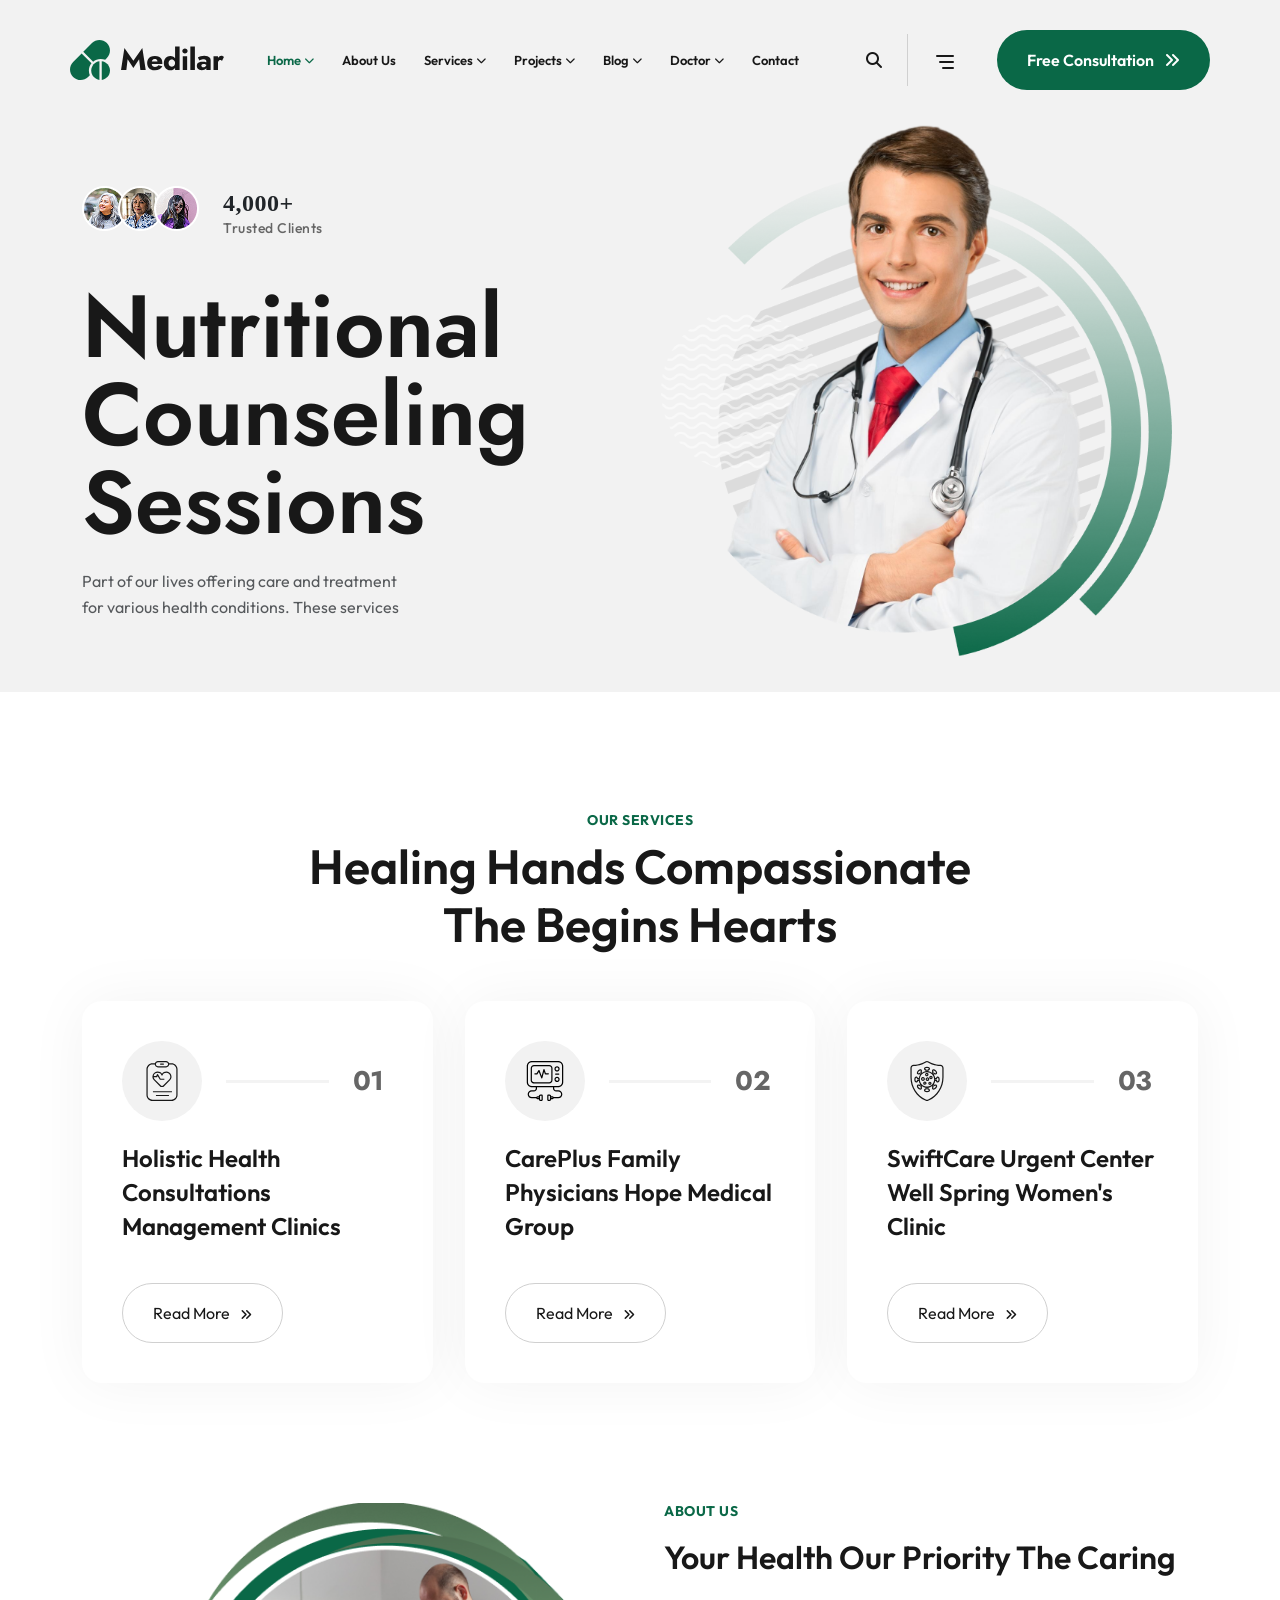
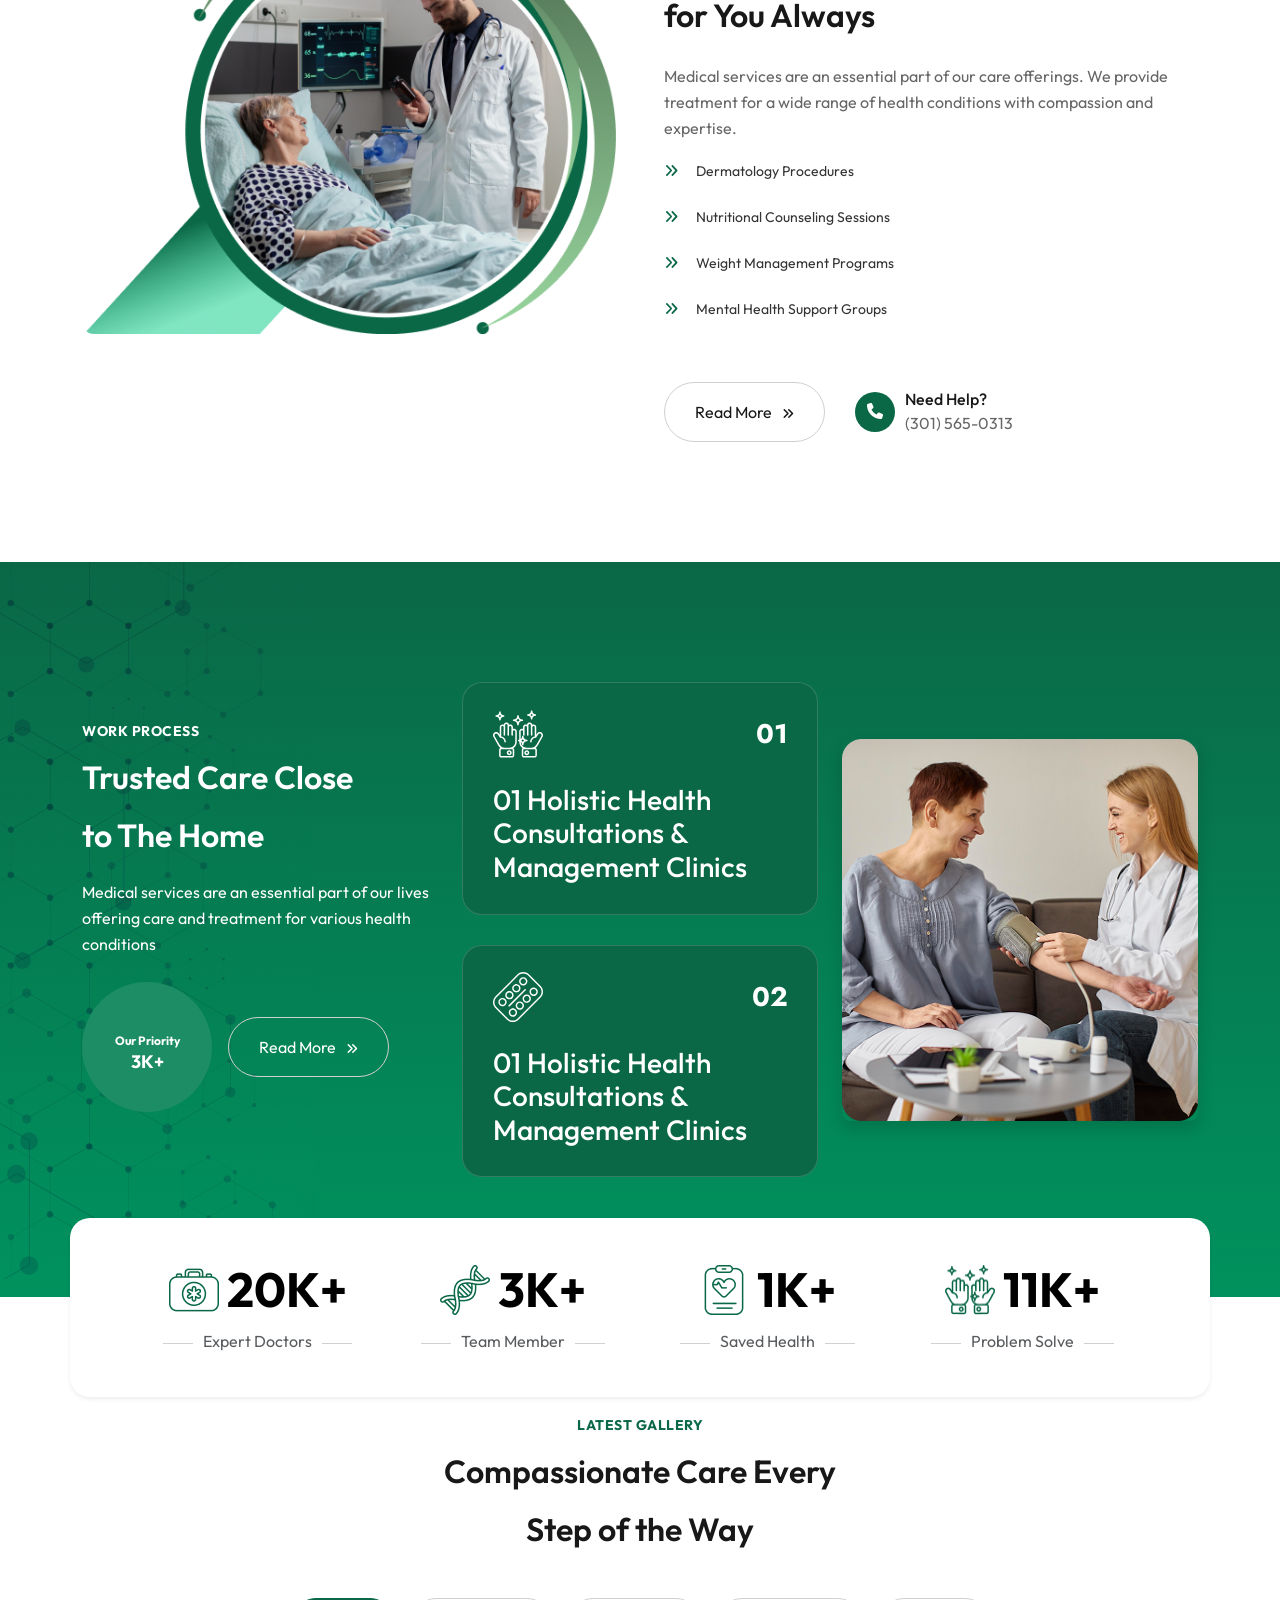
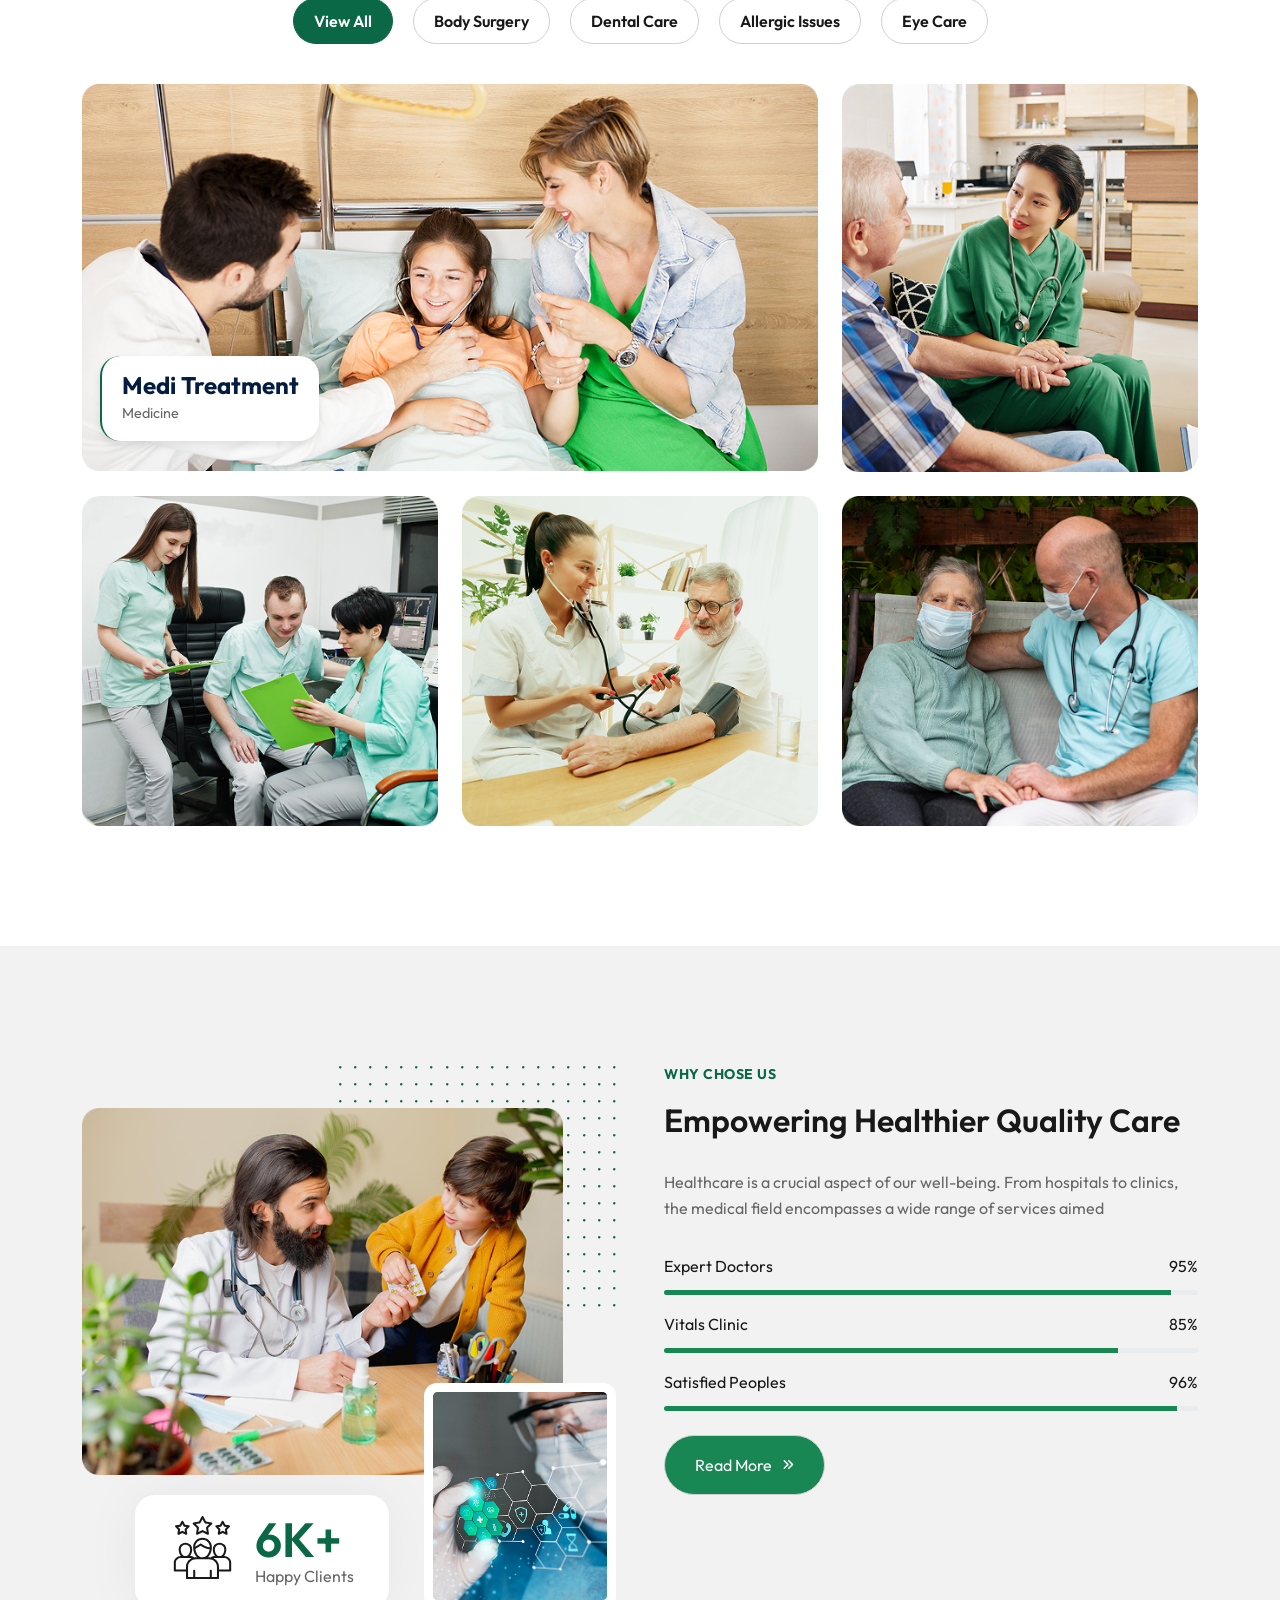
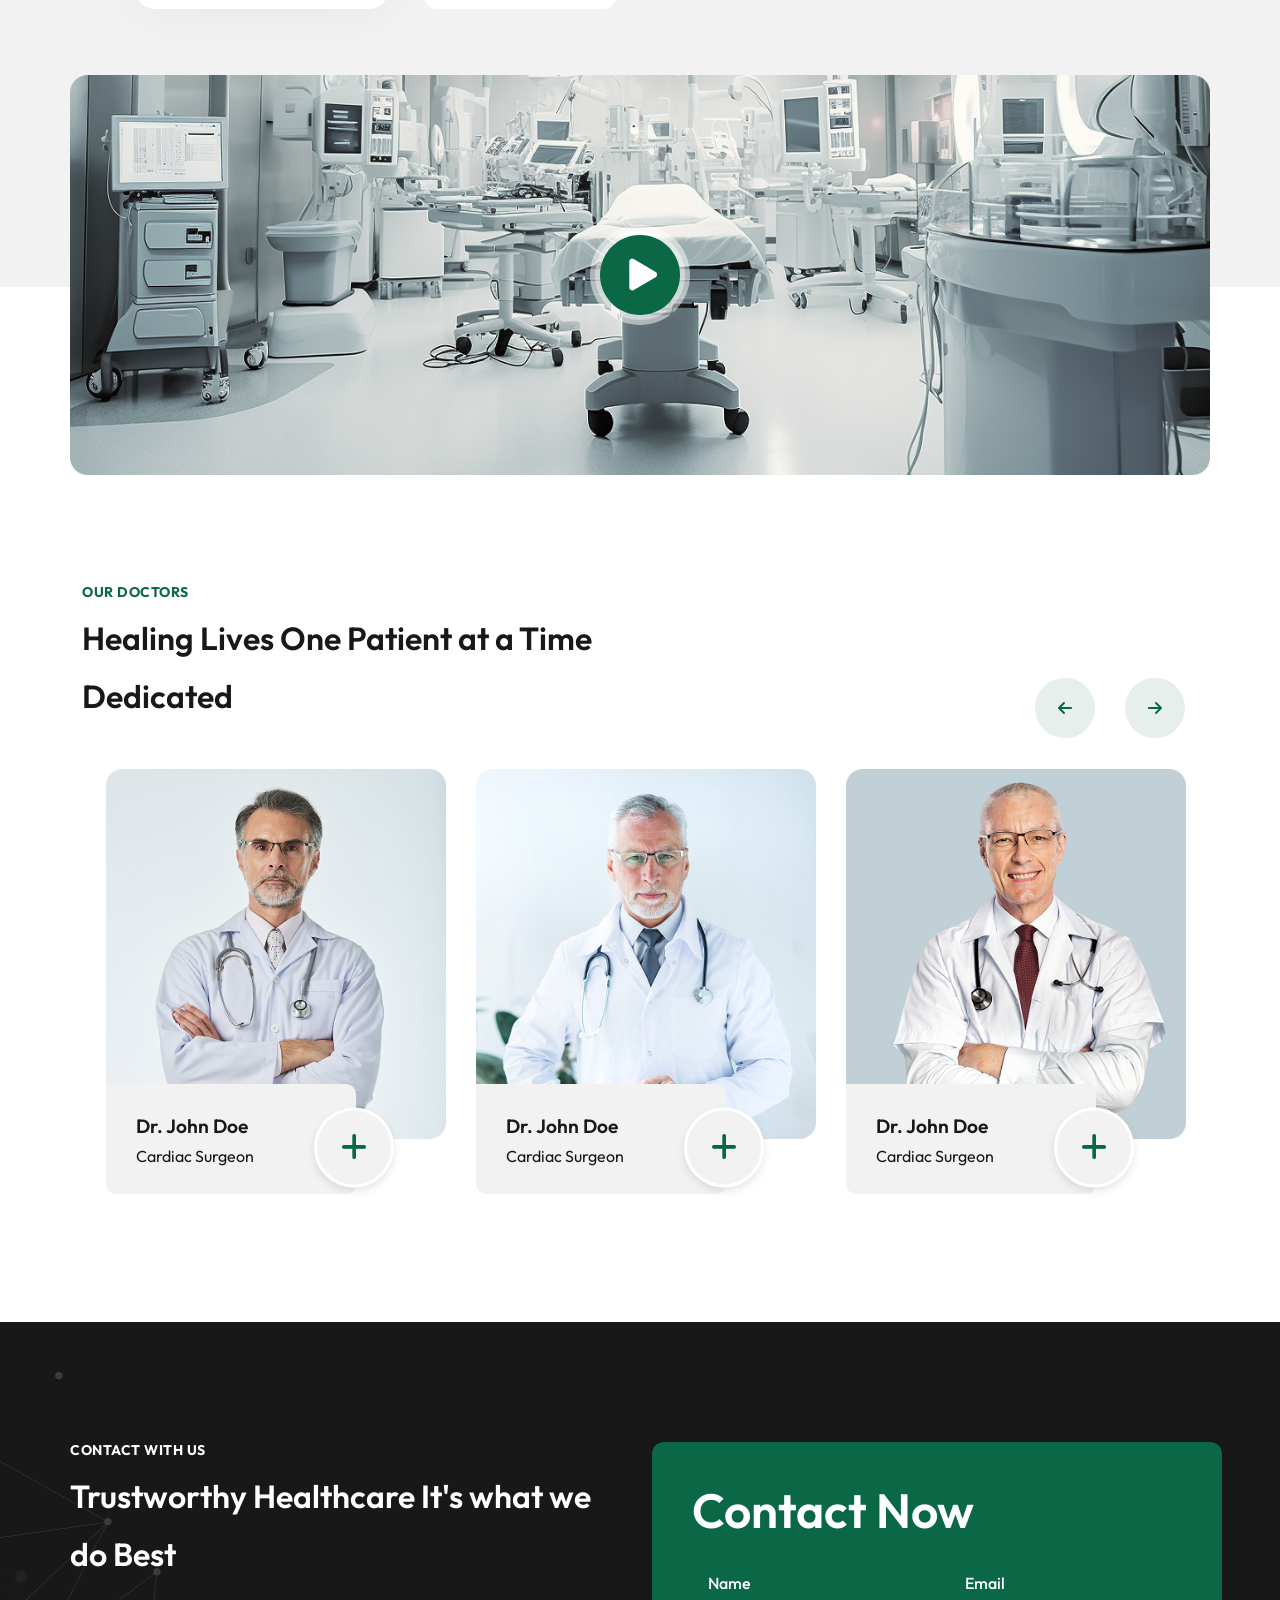
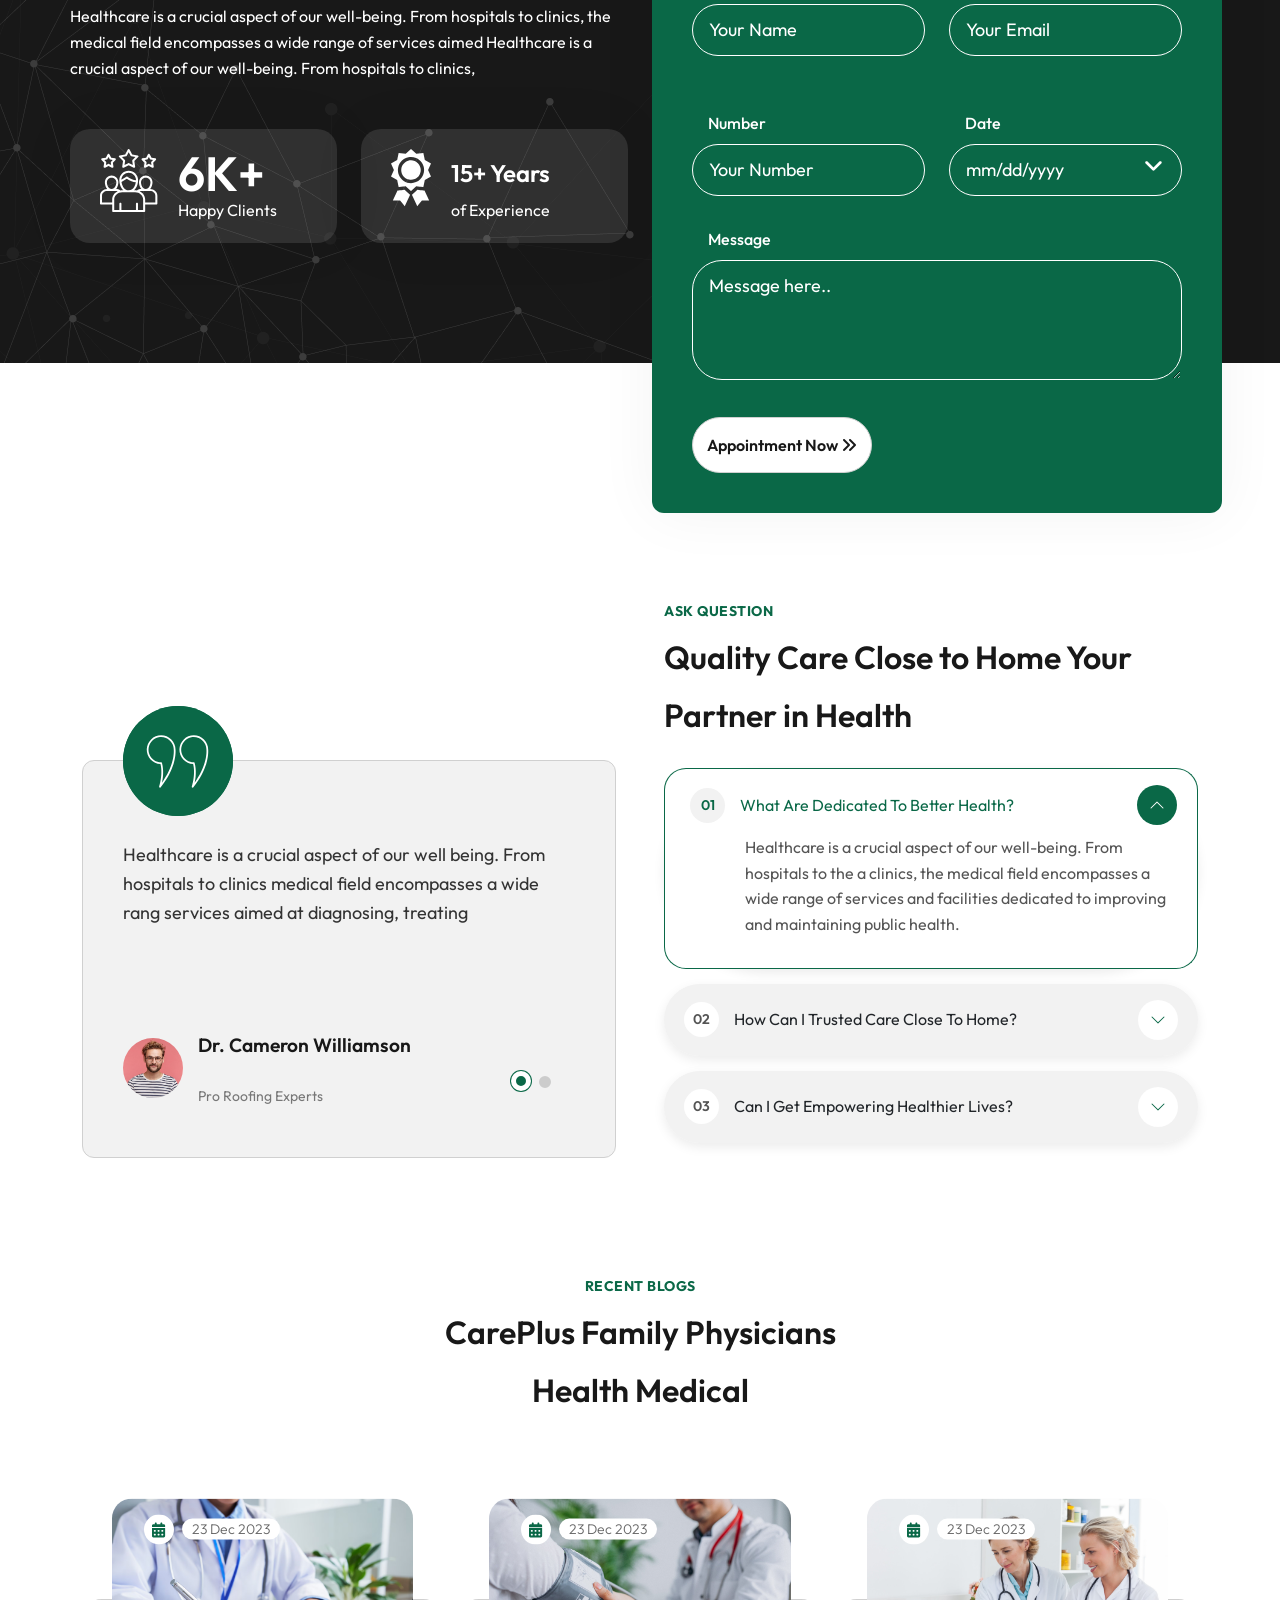
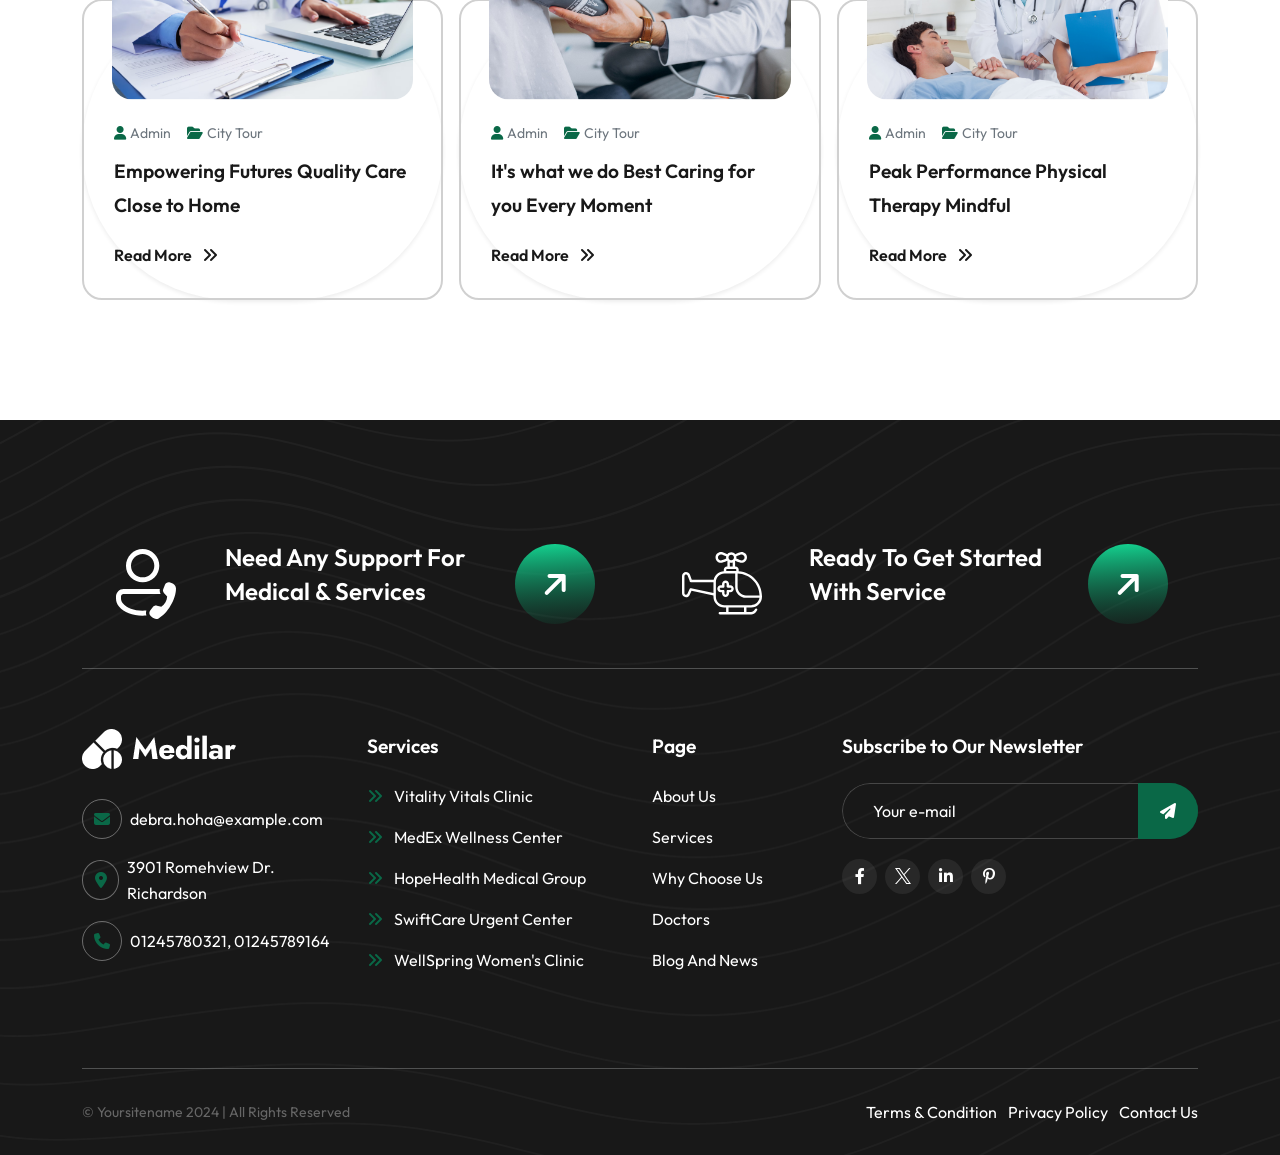
==== commit e38f3458: "added all page content working on responsiveness" ====
--- a/index.html
+++ b/index.html
@@ -1,69 +1,177 @@
-  <!DOCTYPE html>
-  <html lang="en">
-
-  <head>
-    <!-- Required meta tags -->
-    <meta charset="UTF-8">
-    <meta http-equiv="X-UA-Compatible" content="IE=edge">
-    <!-- title -->
-    <title>Medilar - Medical & Health HTML Template</title>
-    <meta name="description" content="Bricklix - Modern Construction & Building HTML Template">
-    <meta name="viewport"
-      content="width=device-width, initial-scale=1.0, maximum-scale=5.0, minimum-scale=1.0, user-scalable=yes">
-    <!-- Favicon -->
-    <link rel="shortcut icon" type="image/x-icon" href="assets/img/fevicon.svg">
-    <!-- Place favicon.ico in the root directory -->
-
-    <!-- CSS start here -->
-    <link rel="stylesheet" href="assets/css/bootstrap.min.css">
-    <link rel="stylesheet" href="assets/fontawsome/css/fontawesome.css">
-    <link rel="stylesheet" href="assets/css/slick.css">
-    <link rel="stylesheet" href="assets/css/magnific-popup.css">
-    <link rel="stylesheet" href="assets/css/animate.min.css">
-    <link rel="stylesheet" href="assets/css/odometer.css">
-    <link rel="stylesheet" href="assets/css/style.css">
-    <!-- CSS end here -->
-  </head>
-
-  <body>
-    <!-- Header section start -->
-    <header class="cm-header-section w-100 gray-bg" id="sticky-header">
-      <nav class="navbar p-0 navbar-expand-xl d-none d-xl-flex ">
-        <div class="container header-one-container mb-2">
-
-          <a href="index.html">
-            <img src="assets/img/logo/logo.svg" alt="logo">
-          </a>
-          <button class="navbar-toggler" type="button" data-bs-toggle="collapse"
-            data-bs-target="#navbarSupportedContent" aria-controls="navbarSupportedContent" aria-expanded="false"
-            aria-label="Toggle navigation">
-            <span class="navbar-toggler-icon"></span>
-          </button>
-          <div class="collapse navbar-collapse" id="navbarSupportedContent">
-            <ul class="navbar-nav mx-auto mb-lg-0">
-              <li class="nav-item">
-                <a class="nav-link active" aria-current="page" href="#">
-                  Home <i class="fas fa-chevron-down"></i>
-                </a>
-                <ul class="sub-menu list-unstyled">
-                  <li>
-                    <a href="index.html">Home One</a>
-                  </li>
-                  <li>
-                    <a href="home-two.html">Home Two</a>
-                  </li>
+<!DOCTYPE html>
+<html lang="en">
+
+<head>
+  <!-- Required meta tags -->
+  <meta charset="UTF-8">
+  <meta http-equiv="X-UA-Compatible" content="IE=edge">
+  <!-- title -->
+  <title>Medilar - Medical & Health HTML Template</title>
+  <meta name="description" content="Bricklix - Modern Construction & Building HTML Template">
+  <meta name="viewport"
+    content="width=device-width, initial-scale=1.0, maximum-scale=5.0, minimum-scale=1.0, user-scalable=yes">
+  <!-- Favicon -->
+  <link rel="shortcut icon" type="image/x-icon" href="assets/img/fevicon.svg">
+  <!-- Place favicon.ico in the root directory -->
+
+  <!-- CSS start here -->
+  <link rel="stylesheet" href="assets/css/bootstrap.min.css">
+  <link rel="stylesheet" href="assets/fontawsome/css/fontawesome.css">
+  <link rel="stylesheet" href="assets/css/slick.css">
+  <link rel="stylesheet" href="assets/css/magnific-popup.css">
+  <link rel="stylesheet" href="assets/css/animate.min.css">
+  <link rel="stylesheet" href="assets/css/odometer.css">
+  <link rel="stylesheet" href="assets/css/style.css">
+  <!-- CSS end here -->
+</head>
+
+<body>
+  <!-- Header section start -->
+  <header class="cm-header-section w-100 gray-bg" id="sticky-header">
+    <nav class="navbar p-0 navbar-expand-xl d-none d-xl-flex ">
+      <div class="container header-one-container mb-2">
+
+        <a href="index.html">
+          <img src="assets/img/logo/logo.svg" alt="logo">
+        </a>
+        <button class="navbar-toggler" type="button" data-bs-toggle="collapse" data-bs-target="#navbarSupportedContent"
+          aria-controls="navbarSupportedContent" aria-expanded="false" aria-label="Toggle navigation">
+          <span class="navbar-toggler-icon"></span>
+        </button>
+        <div class="collapse navbar-collapse" id="navbarSupportedContent">
+          <ul class="navbar-nav mx-auto mb-lg-0">
+            <li class="nav-item">
+              <a class="nav-link active" aria-current="page" href="#">
+                Home <i class="fas fa-chevron-down"></i>
+              </a>
+              <ul class="sub-menu list-unstyled">
+                <li>
+                  <a href="index.html">Home One</a>
+                </li>
+                <li>
+                  <a href="home.html">Home Two</a>
+                </li>
+              </ul>
+            </li>
+            <li class="nav-item">
+              <a class="nav-link" href="about.html">
+                About Us
+              </a>
+            </li>
+            <li class="nav-item">
+              <a class="nav-link" href="#">
+                Services <i class="fas fa-chevron-down"></i>
+              </a>
+              <ul class="sub-menu list-unstyled">
+                <li>
+                  <a href="services.html">Service Single</a>
+                </li>
+                <li>
+                  <a href="service-details.html">Service Details</a>
+                </li>
+              </ul>
+            </li>
+            <li class="nav-item">
+              <a class="nav-link" href="#">
+                Projects <i class="fas fa-chevron-down"></i>
+              </a>
+              <ul class="sub-menu list-unstyled">
+                <li>
+                  <a href="projects.html">Project Single</a>
+                </li>
+                <li>
+                  <a href="project-details.html">Project Details</a>
+                </li>
+              </ul>
+            </li>
+            <li class="nav-item">
+              <a class="nav-link" href="#">
+                Blog <i class="fas fa-chevron-down"></i>
+              </a>
+              <ul class="sub-menu list-unstyled">
+                <li>
+                  <a href="blog.html">Blog Single</a>
+                </li>
+                <li>
+                  <a href="blog-details.html">Blog Details</a>
+                </li>
+              </ul>
+            </li>
+            <li class="nav-item">
+              <a class="nav-link" href="#">
+                Doctor <i class="fas fa-chevron-down"></i>
+              </a>
+              <ul class="sub-menu list-unstyled">
+                <li>
+                  <a href="doctors.html">Doctor Single</a>
+                </li>
+                <li>
+                  <a href="blog-details.html">Doctor Details</a>
+                </li>
+              </ul>
+            </li>
+            <li class="nav-item">
+              <a class="nav-link" href="contact.html">
+                Contact
+              </a>
+            </li>
+          </ul>
+
+          <div class="search-btn">
+            <i class="fa fa-search" aria-hidden="true"></i>
+          </div>
+          <div class="mobile-menu-icon mr-40">
+            <svg xmlns="http://www.w3.org/2000/svg" width="24" height="24" viewBox="0 0 24 24" fill="none"
+              stroke="currentColor" stroke-width="2" stroke-linecap="round" stroke-linejoin="round"
+              class="icon icon-tabler icons-tabler-outline icon-tabler-menu-deep">
+              <path stroke="none" d="M0 0h24v24H0z" fill="none" />
+              <path d="M4 6h16" />
+              <path d="M7 12h13" />
+              <path d="M10 18h10" />
+            </svg>
+          </div>
+          <div class="theme-btn btn-primary active">Free Consultation <i class="fa fa-angle-double-right btn-icon"
+              aria-hidden="true"></i></div>
+        </div>
+
+      </div>
+    </nav>
+    <!-- mobile navbar part start -->
+    <div class="mobile-menu-area d-block d-xl-none">
+      <div class="container-md">
+        <div class="mobile-topbar">
+          <div class="d-flex justify-content-between align-items-center">
+            <div class="logo">
+              <a href="index.html"> <img src="assets/img/logo/logo.svg" alt="logo"></a>
+            </div>
+            <div class="bars">
+              <i class="fas fa-bars"></i>
+            </div>
+          </div>
+        </div>
+      </div>
+      <div class="mobile-menu-overlay"></div>
+      <div class="mobile-menu-main">
+        <div class="logo">
+          <a href="index.html"><img src="assets/img/logo/logo.svg" alt="logo"></a>
+        </div>
+        <div class="close-mobile-menu"><i class="fas fa-times"></i></div>
+        <div class="menu-body">
+          <div class="menu-list">
+            <ul class="list-unstyled">
+              <li class="sub-mobile-menu">
+                <a href="#">Home <i class="fas fa-chevron-down float-end"></i></a>
+                <ul class="list-unstyled">
+                  <li><a href="index.html">Home One</a></li>
+                  <li><a href="home.html">Home Two</a></li>
                 </ul>
               </li>
-              <li class="nav-item">
-                <a class="nav-link" href="about.html">
-                  About Us
-                </a>
+              <li class="sub-mobile-menu">
+                <a href="about.html">About Us</a>
               </li>
-              <li class="nav-item">
-                <a class="nav-link" href="#">
-                  Services <i class="fas fa-chevron-down"></i>
-                </a>
-                <ul class="sub-menu list-unstyled">
+              <li class="sub-mobile-menu">
+                <a href="#">Services <i class="fas fa-chevron-down float-end"></i></a>
+                <ul class="list-unstyled">
                   <li>
                     <a href="services.html">Service Single</a>
                   </li>
@@ -72,11 +180,9 @@
                   </li>
                 </ul>
               </li>
-              <li class="nav-item">
-                <a class="nav-link" href="#">
-                  Projects <i class="fas fa-chevron-down"></i>
-                </a>
-                <ul class="sub-menu list-unstyled">
+              <li class="sub-mobile-menu">
+                <a href="#">Projects <i class="fas fa-chevron-down float-end"></i></a>
+                <ul class="list-unstyled">
                   <li>
                     <a href="projects.html">Project Single</a>
                   </li>
@@ -85,11 +191,9 @@
                   </li>
                 </ul>
               </li>
-              <li class="nav-item">
-                <a class="nav-link" href="#">
-                  Blog <i class="fas fa-chevron-down"></i>
-                </a>
-                <ul class="sub-menu list-unstyled">
+              <li class="sub-mobile-menu">
+                <a href="#">Blog <i class="fas fa-chevron-down float-end"></i></a>
+                <ul class="list-unstyled">
                   <li>
                     <a href="blog.html">Blog Single</a>
                   </li>
@@ -98,1327 +202,1217 @@
                   </li>
                 </ul>
               </li>
-              <li class="nav-item">
-                <a class="nav-link" href="#">
-                  Doctor <i class="fas fa-chevron-down"></i>
-                </a>
-                <ul class="sub-menu list-unstyled">
-                  <li>
-                    <a href="blog.html">Doctor Single</a>
-                  </li>
-                  <li>
-                    <a href="blog-details.html">Doctor Details</a>
-                  </li>
-                </ul>
-              </li>
-              <li class="nav-item">
-                <a class="nav-link" href="contact.html">
-                  Contact
-                </a>
+              <li class="sub-mobile-menu">
+                <a href="contact.html">Contact</a>
               </li>
             </ul>
-
-            <div class="search-btn">
-              <i class="fa fa-search" aria-hidden="true"></i>
-            </div>
-            <div class="mobile-menu-icon mr-40">
-              <svg xmlns="http://www.w3.org/2000/svg" width="24" height="24" viewBox="0 0 24 24" fill="none"
-                stroke="currentColor" stroke-width="2" stroke-linecap="round" stroke-linejoin="round"
-                class="icon icon-tabler icons-tabler-outline icon-tabler-menu-deep">
-                <path stroke="none" d="M0 0h24v24H0z" fill="none" />
-                <path d="M4 6h16" />
-                <path d="M7 12h13" />
-                <path d="M10 18h10" />
-              </svg>
-            </div>
-            <div class="theme-btn btn-primary active">Free Consultation <i class="fa fa-angle-double-right btn-icon"
-                aria-hidden="true"></i></div>
-          </div>
-
-        </div>
-      </nav>
-      <!-- mobile navbar part start -->
-      <div class="mobile-menu-area d-block d-xl-none">
-        <div class="container">
-          <div class="mobile-topbar">
-            <div class="d-flex justify-content-between align-items-center">
-              <div class="logo">
-                <a href="index.html"> <img src="assets/img/logo/logo.svg" alt="logo"></a>
-              </div>
-              <div class="bars">
-                <i class="fas fa-bars"></i>
-              </div>
-            </div>
-          </div>
-        </div>
-        <div class="mobile-menu-overlay"></div>
-        <div class="mobile-menu-main">
-          <div class="logo">
-            <a href="index.html"><img src="assets/img/logo/logo.svg" alt="logo"></a>
-          </div>
-          <div class="close-mobile-menu"><i class="fas fa-times"></i></div>
-          <div class="menu-body">
-            <div class="menu-list">
-              <ul class="list-unstyled">
-                <li class="sub-mobile-menu">
-                  <a href="#">Home <i class="fas fa-chevron-down float-end"></i></a>
-                  <ul class="list-unstyled">
-                    <li><a href="index.html">Home One</a></li>
-                    <li><a href="home-two.html">Home Two</a></li>
-                  </ul>
-                </li>
-                <li class="sub-mobile-menu">
-                  <a href="about.html">About Us</a>
-                </li>
-                <li class="sub-mobile-menu">
-                  <a href="#">Services <i class="fas fa-chevron-down float-end"></i></a>
-                  <ul class="list-unstyled">
-                    <li>
-                      <a href="services.html">Service Single</a>
-                    </li>
-                    <li>
-                      <a href="service-details.html">Service Details</a>
-                    </li>
-                  </ul>
-                </li>
-                <li class="sub-mobile-menu">
-                  <a href="#">Projects <i class="fas fa-chevron-down float-end"></i></a>
-                  <ul class="list-unstyled">
-                    <li>
-                      <a href="projects.html">Project Single</a>
-                    </li>
-                    <li>
-                      <a href="project-details.html">Project Details</a>
-                    </li>
-                  </ul>
-                </li>
-                <li class="sub-mobile-menu">
-                  <a href="#">Blog <i class="fas fa-chevron-down float-end"></i></a>
-                  <ul class="list-unstyled">
-                    <li>
-                      <a href="blog.html">Blog Single</a>
-                    </li>
-                    <li>
-                      <a href="blog-details.html">Blog Details</a>
-                    </li>
-                  </ul>
-                </li>
-                <li class="sub-mobile-menu">
-                  <a href="contact.html">Contact</a>
-                </li>
-              </ul>
-            </div>
-          </div>
-
-        </div>
-      </div>
-      <!-- mobile navbar part end -->
-    </header>
-    <!-- Header section end -->
-
-    <!-- Main area start -->
-    <main>
-      <!-- Banner section start -->
-      <section class="cm-banner-section gray-bg position-relative overflow-hidden custom-wrapper-hover">
-        <div class="container">
-          <div class="row align-items-center mt-3 gap-md-0 gap-4">
-
-            <!-- Text Column -->
-            <div class="col-md-6">
-              <div class="d-flex gap-4">
-
-                <div class="trusted_clients">
-                  <img class="trusted_client_img" src="assets/img/banner/trusted_client_1.png" alt="trusted_client_1">
-                  <img class="trusted_client_img" src="assets/img/banner/trusted_client_2.png" alt="trusted_client_2">
-                  <img class="trusted_client_img" src="assets/img/banner/trusted_client_3.png" alt="trusted_client_3">
-
-                </div>
-                <h5 class="trusted_clients_subtitle">
-
-                  <span class="d-block fa-2x text-dark total-client">
-                    4,000+
-                  </span>
-                  Trusted Clients
-                </h5>
-              </div>
-              <h2 class="banner-title">Nutritional Counseling Sessions</h2>
-              <p class="text-muted">
-                Part of our lives offering care and treatment for various health conditions. These services
-              </p>
-            </div>
-            <!-- Image Column -->
-            <div class="col-md-6 mb-4 mb-md-0 image-column">
-              <img src="assets/img/banner/banner-bg.png" alt="Healthcare Professional" class="img-fluid w-100">
-            </div>
-
-          </div>
-        </div>
-      </section>
-      <!-- Banner section end -->
-      <!-- service section start -->
-      <section class="services-section">
-        <div class="container ">
-          <h2 class="small-header">Our Services</h2>
-          <h2 class="services-heading">Healing Hands Compassionate <br> The Begins Hearts</h2>
-
-          <div class="services-grid">
-            <!-- Service Card 01 -->
-            <div class="service-card">
-              <div class="card-header-top d-flex justify-content-between align-items-center">
-                <span class="card-icon">
-                  <svg aria-label="Consultations icon" xmlns="http://www.w3.org/2000/svg" width="40" height="40"
-                    viewBox="0 0 40 40" fill="none">
+          </div>
+        </div>
+
+      </div>
+    </div>
+    <!-- mobile navbar part end -->
+  </header>
+  <!-- Header section end -->
+
+  <!-- Main area start -->
+  <main>
+    <!-- Banner section start -->
+    <section class="cm-banner-section gray-bg position-relative overflow-hidden custom-wrapper-hover">
+      <div class="container-md">
+        <div class="row align-items-center mt-3 gap-md-0 gap-4">
+
+          <!-- Text Column -->
+          <div class="col-md-6">
+            <div class="d-flex gap-4">
+
+              <div class="trusted_clients">
+                <img class="trusted_client_img" src="assets/img/banner/trusted_client_1.png" alt="trusted_client_1">
+                <img class="trusted_client_img" src="assets/img/banner/trusted_client_2.png" alt="trusted_client_2">
+                <img class="trusted_client_img" src="assets/img/banner/trusted_client_3.png" alt="trusted_client_3">
+
+              </div>
+              <h5 class="trusted_clients_subtitle">
+
+                <span class="d-block fa-2x text-dark total-client">
+                  4,000+
+                </span>
+                Trusted Clients
+              </h5>
+            </div>
+            <h2 class="banner-title">Nutritional Counseling Sessions</h2>
+            <p class="text-muted">
+              Part of our lives offering care and treatment for various health conditions. These services
+            </p>
+          </div>
+          <!-- Image Column -->
+          <div class="col-md-6 mb-4 mb-md-0 image-column">
+            <img src="assets/img/banner/banner-bg.png" alt="Healthcare Professional" class="img-fluid w-100">
+          </div>
+
+        </div>
+      </div>
+    </section>
+    <!-- Banner section end -->
+    <!-- service section start -->
+    <section class="services-section">
+      <div class="container-md ">
+        <h2 class="small-header text-center">Our Services</h2>
+        <h2 class="services-heading">Healing Hands Compassionate <br> The Begins Hearts</h2>
+
+        <div class="services-grid">
+          <!-- Service Card 01 -->
+          <div class="service-card">
+            <div class="card-header-top d-flex justify-content-between align-items-center">
+              <span class="card-icon">
+                <svg aria-label="Consultations icon" xmlns="http://www.w3.org/2000/svg" width="40" height="40"
+                  viewBox="0 0 40 40" fill="none">
+                  <path
+                    d="M35.55 8.36667C35.55 5.04167 32.8433 2.33417 29.5167 2.33417H27.1333C26.7558 0.9925 25.5333 0 24.0733 0H15.9333C14.4725 0 13.2517 0.9925 12.8742 2.33417H10.4833C7.15668 2.33417 4.45001 5.04083 4.45001 8.3675V33.9675C4.45001 37.2917 7.15668 40 10.4833 40H29.5167C32.8433 40 35.55 37.2933 35.55 33.9667V8.36667ZM15.9333 1.21333H24.0733C24.5983 1.21399 25.1015 1.42281 25.4727 1.79399C25.8439 2.16517 26.0527 2.66841 26.0533 3.19333C26.0522 3.71862 25.8428 4.22202 25.471 4.59307C25.0991 4.96412 24.5953 5.1725 24.07 5.1725H15.9333C14.9008 5.1725 13.9558 4.315 13.9558 3.18833V3.17167C13.9618 2.6508 14.1726 2.15323 14.5427 1.7867C14.9128 1.42017 15.4124 1.21418 15.9333 1.21333ZM34.3367 33.9667C34.3354 35.2448 33.827 36.4703 32.9232 37.374C32.0194 38.2778 30.794 38.7862 29.5158 38.7875H10.4833C9.20519 38.7862 7.97976 38.2778 7.07596 37.374C6.17217 36.4703 5.66384 35.2448 5.66251 33.9667V8.36667C5.66406 7.08865 6.17249 5.86344 7.07626 4.95982C7.98003 4.05621 9.20533 3.54799 10.4833 3.54667H12.7625C12.9375 5.10667 14.2967 6.38333 15.9292 6.38333H24.0733C24.0883 6.38333 24.1017 6.37917 24.1167 6.37917C25.7783 6.355 27.0775 5.0475 27.2467 3.54583H29.5167C30.795 3.54716 32.0205 4.0556 32.9244 4.95958C33.8282 5.86355 34.3364 7.0892 34.3375 8.3675L34.3367 33.9667Z"
+                    fill="#181818" />
+                  <path
+                    d="M18.6475 3.79832H21.3592C21.52 3.79832 21.6742 3.73444 21.7879 3.62075C21.9016 3.50705 21.9654 3.35285 21.9654 3.19207C21.9654 3.03128 21.9016 2.87708 21.7879 2.76338C21.6742 2.64969 21.52 2.58582 21.3592 2.58582H18.6475C18.4867 2.58582 18.3325 2.64969 18.2188 2.76338C18.1051 2.87708 18.0413 3.03128 18.0413 3.19207C18.0413 3.35285 18.1051 3.50705 18.2188 3.62075C18.3325 3.73444 18.4867 3.79832 18.6475 3.79832ZM17.8442 25.2133C18.1272 25.4968 18.4634 25.7218 18.8335 25.8752C19.2035 26.0287 19.6002 26.1077 20.0009 26.1077C20.4015 26.1077 20.7982 26.0287 21.1682 25.8752C21.5383 25.7218 21.8745 25.4968 22.1575 25.2133L28.01 19.3616C31.305 16.0658 28.9392 10.4275 24.315 10.4241H24.3109C23.4628 10.422 22.627 10.627 21.8762 11.0213C21.1254 11.4156 20.4822 11.9873 20.0025 12.6866C19.5236 11.9871 18.8809 11.4153 18.1305 11.0209C17.38 10.6266 16.5445 10.4217 15.6967 10.4241H15.6917C11.0742 10.4275 8.68253 16.0516 11.985 19.3541L17.8442 25.2133ZM15.6917 11.6366H15.6959C16.5047 11.635 17.295 11.8787 17.9626 12.3354C18.6301 12.7921 19.1435 13.4405 19.435 14.195C19.6342 14.7075 20.365 14.71 20.565 14.195C20.8576 13.44 21.372 12.7915 22.0406 12.3348C22.7091 11.8781 23.5004 11.6347 24.31 11.6366H24.3134C27.8667 11.6391 29.6842 15.9716 27.1517 18.505L21.3 24.3558C20.6059 25.0508 19.395 25.0508 18.7 24.3558L12.8417 18.4975C12.2448 17.8979 11.855 17.1233 11.7292 16.2866H14.6075C14.8492 16.2866 15.0684 16.1425 15.1642 15.92L15.5642 14.9925L17.7442 18.58C17.8542 18.7608 18.05 18.8716 18.2617 18.8716H21.8059C21.9666 18.8716 22.1208 18.8078 22.2345 18.6941C22.3482 18.5804 22.4121 18.4262 22.4121 18.2654C22.4121 18.1046 22.3482 17.9504 22.2345 17.8367C22.1208 17.723 21.9666 17.6591 21.8059 17.6591H18.6025L15.9909 13.3591C15.9332 13.2639 15.8504 13.1864 15.7515 13.1351C15.6526 13.0839 15.5416 13.0608 15.4305 13.0686C15.3194 13.0763 15.2126 13.1146 15.1218 13.1791C15.031 13.2435 14.9598 13.3318 14.9159 13.4341L14.2092 15.0741H11.7259C11.8601 14.1188 12.3358 13.2443 13.0648 12.6124C13.7938 11.9805 14.7269 11.6339 15.6917 11.6366ZM29.4125 30.1475H11.4917C11.3309 30.1475 11.1767 30.2114 11.063 30.325C10.9493 30.4387 10.8854 30.5929 10.8854 30.7537C10.8854 30.9145 10.9493 31.0687 11.063 31.1824C11.1767 31.2961 11.3309 31.36 11.4917 31.36H29.4125C29.5733 31.36 29.7275 31.2961 29.8412 31.1824C29.9549 31.0687 30.0188 30.9145 30.0188 30.7537C30.0188 30.5929 29.9549 30.4387 29.8412 30.325C29.7275 30.2114 29.5733 30.1475 29.4125 30.1475ZM26.4059 33.9108H14.4975C14.3367 33.9108 14.1825 33.9747 14.0688 34.0884C13.9551 34.2021 13.8913 34.3563 13.8913 34.5171C13.8913 34.6779 13.9551 34.8321 14.0688 34.9457C14.1825 35.0594 14.3367 35.1233 14.4975 35.1233H26.4059C26.5667 35.1233 26.7209 35.0594 26.8345 34.9457C26.9482 34.8321 27.0121 34.6779 27.0121 34.5171C27.0121 34.3563 26.9482 34.2021 26.8345 34.0884C26.7209 33.9747 26.5667 33.9108 26.4059 33.9108Z"
+                    fill="#181818" />
+                </svg>
+              </span>
+              <hr class="card-divider">
+              <span class="card-number">01</span>
+            </div>
+            <h3 class="card-title">Holistic Health Consultations Management Clinics</h3>
+            <a href="#" class="read-more-btn">Read More <span><i class="fas fa-angles-right"></i></span></a>
+          </div>
+
+          <!-- Service Card 02 -->
+          <div class="service-card">
+            <div class="card-header-top d-flex justify-content-between align-items-center">
+              <span class="card-icon">
+                <svg aria-label="care plus service icon" xmlns="http://www.w3.org/2000/svg" width="40" height="40"
+                  viewBox="0 0 40 40" fill="#000">
+                  <path
+                    d="M33.1113 0H6.88965C5.53104 0.00110278 4.22837 0.541182 3.26753 1.50171C2.3067 2.46223 1.76619 3.76473 1.76465 5.12333V21.2067C1.76597 22.5654 2.30638 23.8681 3.26724 24.8288C4.2281 25.7895 5.5309 26.3297 6.88965 26.3308H10.7838V27.3933C10.7832 27.8937 10.5841 28.3734 10.2302 28.7273C9.87642 29.0811 9.39671 29.2802 8.89632 29.2808H6.69048C4.47215 29.2808 2.66715 31.0817 2.66715 33.295C2.66891 34.3614 3.09339 35.3837 3.84755 36.1377C4.60172 36.8917 5.62405 37.316 6.69048 37.3175H11.2671C11.377 37.6008 11.5698 37.8444 11.8203 38.0165C12.0708 38.1885 12.3674 38.2809 12.6713 38.2817H13.8238V38.325C13.8238 39.2483 14.5746 40 15.4988 40H16.6438C17.2688 40 17.7771 39.4917 17.7771 38.8667V34.6767C17.7771 34.0517 17.2688 33.5425 16.6438 33.5425H15.4988C14.5746 33.5425 13.8238 34.2942 13.8238 35.2183V35.2608H12.6713C12.0796 35.2608 11.5696 35.6075 11.323 36.1058H6.68965C5.94485 36.1039 5.23114 35.807 4.70457 35.2803C4.178 34.7536 3.88141 34.0398 3.87965 33.295C3.88185 32.551 4.179 31.8383 4.70591 31.3131C5.23283 30.7879 5.94652 30.4931 6.69048 30.4933H8.89632C9.71822 30.4924 10.5062 30.1656 11.0874 29.5844C11.6685 29.0032 11.9954 28.2152 11.9963 27.3933V26.3308H28.0046V27.3933C28.0055 28.2152 28.3324 29.0032 28.9136 29.5844C29.4948 30.1656 30.2827 30.4924 31.1046 30.4933H33.3105C34.0544 30.4931 34.7681 30.7879 35.295 31.3131C35.822 31.8383 36.1191 32.551 36.1213 33.295C36.1196 34.0399 35.8228 34.7539 35.2961 35.2806C34.7693 35.8074 34.0554 36.1041 33.3105 36.1058H28.678C28.5544 35.8532 28.3627 35.6403 28.1244 35.4909C27.8861 35.3416 27.6108 35.2619 27.3296 35.2608H26.1771V35.2192C26.1769 34.7748 26.0004 34.3488 25.6864 34.0344C25.3724 33.7201 24.9465 33.5432 24.5021 33.5425H23.3571C22.7321 33.5425 22.2238 34.0508 22.2238 34.6758V38.8675C22.2238 39.4925 22.7321 40 23.3571 40H24.5021C25.4263 40 26.1771 39.2483 26.1771 38.325V38.2808H27.3296C27.9688 38.2808 28.5138 37.8808 28.7338 37.3175H33.3105C34.3769 37.316 35.3992 36.8917 36.1534 36.1377C36.9076 35.3837 37.3321 34.3614 37.3338 33.295C37.3338 31.0817 35.5288 29.2808 33.3105 29.2808H31.1046C30.6043 29.2802 30.1245 29.0811 29.7707 28.7273C29.4169 28.3734 29.2178 27.8937 29.2171 27.3933V26.3308H33.1113C34.4699 26.3297 35.7726 25.7897 36.7334 24.8291C37.6943 23.8686 38.2348 22.5661 38.2363 21.2075V5.12333C38.2348 3.76458 37.6942 2.46196 36.7331 1.50141C35.7721 0.540864 34.4692 0.000882145 33.1105 0L33.1113 0ZM15.0363 35.2183C15.0363 34.9625 15.243 34.7542 15.4988 34.7542H16.5655V38.7875H15.4988C15.3761 38.7875 15.2584 38.7388 15.1715 38.6521C15.0846 38.5654 15.0357 38.4477 15.0355 38.325L15.0363 35.2183ZM12.6713 36.4733H13.8196V37.0692H12.6713C12.595 37.0651 12.5232 37.032 12.4706 36.9766C12.418 36.9211 12.3887 36.8476 12.3887 36.7712C12.3887 36.6949 12.418 36.6214 12.4706 36.5659C12.5232 36.5105 12.595 36.4774 12.6713 36.4733ZM24.9655 38.325C24.9653 38.4477 24.9163 38.5654 24.8295 38.6521C24.7426 38.7388 24.6249 38.7875 24.5021 38.7875H23.4355V34.7542H24.5021C24.758 34.7542 24.9655 34.9625 24.9655 35.2183V38.325ZM27.3296 37.0692H26.1813V36.4733H27.3296C27.4059 36.4774 27.4778 36.5105 27.5303 36.5659C27.5829 36.6214 27.6122 36.6949 27.6122 36.7712C27.6122 36.8476 27.5829 36.9211 27.5303 36.9766C27.4778 37.032 27.4059 37.0651 27.3296 37.0692ZM37.0238 21.2075C37.0225 22.2446 36.6098 23.2388 35.8763 23.972C35.1428 24.7052 34.1484 25.1175 33.1113 25.1183H6.88965C5.85255 25.1175 4.85815 24.7052 4.12466 23.972C3.39116 23.2388 2.97847 22.2446 2.97715 21.2075V5.12333C2.97847 4.08623 3.39116 3.09201 4.12466 2.35883C4.85815 1.62565 5.85255 1.21338 6.88965 1.2125H33.1113C34.1484 1.21338 35.1428 1.62565 35.8763 2.35883C36.6098 3.09201 37.0225 4.08623 37.0238 5.12333V21.2075Z"
+                    fill="#000" />
+                  <path
+                    d="M24.2996 3.99168L8.96381 3.94751H8.95548C8.09876 3.94838 7.27723 4.28836 6.67042 4.89313C6.06362 5.49791 5.72089 6.3183 5.71715 7.17501L5.68465 19.1367C5.68333 19.5626 5.76611 19.9846 5.92824 20.3784C6.09037 20.7723 6.32866 21.1303 6.62945 21.4318C6.93023 21.7334 7.28759 21.9726 7.68102 22.1357C8.07446 22.2989 8.49623 22.3827 8.92215 22.3825H24.2588C25.1155 22.3814 25.937 22.0412 26.5436 21.4363C27.1503 20.8314 27.4928 20.0109 27.4963 19.1542L27.528 7.23751C27.5291 6.37935 27.1899 5.55576 26.5847 4.94732C25.9795 4.33887 25.1578 3.99521 24.2996 3.99168ZM26.2838 19.1517C26.2814 19.6875 26.0671 20.2005 25.6877 20.5788C25.3083 20.9571 24.7946 21.17 24.2588 21.1708H8.92215C8.65574 21.1711 8.39191 21.1187 8.1458 21.0167C7.89969 20.9147 7.67614 20.7651 7.48799 20.5765C7.29985 20.3878 7.1508 20.1639 7.0494 19.9176C6.94801 19.6712 6.89627 19.4073 6.89715 19.1408L6.92965 7.17918C6.93163 6.64318 7.14577 6.12978 7.52525 5.75124C7.90472 5.37271 8.41865 5.15983 8.95465 5.15918H8.96048L24.2963 5.20418C24.8331 5.2066 25.347 5.42171 25.7255 5.80238C26.104 6.18304 26.3161 6.69821 26.3155 7.23501L26.2838 19.1517ZM32.0396 5.34418C31.3509 5.3466 30.6912 5.62215 30.2053 6.11036C29.7195 6.59857 29.4471 7.25957 29.448 7.94834C29.448 9.37751 30.6105 10.54 32.0396 10.54C33.4688 10.54 34.6321 9.37751 34.6321 7.94834C34.633 7.25957 34.3607 6.59857 33.8748 6.11036C33.3889 5.62215 32.7293 5.3466 32.0405 5.34418H32.0396ZM32.0396 9.32834C31.6738 9.32768 31.3232 9.18208 31.0646 8.92342C30.8059 8.66476 30.6603 8.31414 30.6596 7.94834C30.6596 7.18001 31.2796 6.55668 32.0396 6.55668C32.7996 6.55668 33.4205 7.18001 33.4205 7.94834C33.4205 8.70918 32.8005 9.32834 32.0396 9.32834ZM32.0396 15.79C31.3509 15.7924 30.6912 16.068 30.2053 16.5562C29.7195 17.0444 29.4471 17.7054 29.448 18.3942C29.448 19.8233 30.6105 20.9858 32.0396 20.9858C33.4688 20.9858 34.6321 19.8233 34.6321 18.3942C34.633 17.7054 34.3607 17.0444 33.8748 16.5562C33.3889 16.068 32.7293 15.7924 32.0405 15.79H32.0396ZM32.0396 19.7742C31.6738 19.7735 31.3232 19.6279 31.0646 19.3693C30.8059 19.1106 30.6603 18.76 30.6596 18.3942C30.6596 17.6267 31.2796 17.0025 32.0396 17.0025C32.7996 17.0025 33.4205 17.6267 33.4205 18.3942C33.4205 19.155 32.8005 19.7742 32.0396 19.7742ZM30.6671 13.7717H33.743C33.9038 13.7717 34.058 13.7078 34.1717 13.5941C34.2854 13.4804 34.3492 13.3262 34.3492 13.1654C34.3492 13.0046 34.2854 12.8504 34.1717 12.7367C34.058 12.623 33.9038 12.5592 33.743 12.5592H30.668C30.5072 12.5592 30.353 12.623 30.2393 12.7367C30.1256 12.8504 30.0617 13.0046 30.0617 13.1654C30.0617 13.3262 30.1256 13.4804 30.2393 13.5941C30.353 13.7078 30.5064 13.7717 30.6671 13.7717Z"
+                    fill="#000" />
+                  <path
+                    d="M23.2597 12.1716H20.8155L19.5313 8.46913C19.4438 8.21746 19.2263 8.03413 18.9355 8.06246C18.8059 8.06727 18.6812 8.1136 18.58 8.19462C18.4787 8.27564 18.4061 8.38707 18.373 8.51246L16.6747 14.9216L14.5247 9.32996C14.4841 9.2243 14.4148 9.13209 14.3245 9.06377C14.2343 8.99544 14.1268 8.95372 14.0141 8.94332C13.9014 8.93291 13.788 8.95424 13.6868 9.0049C13.5856 9.05555 13.5005 9.13351 13.4413 9.22996L11.5763 12.275H9.95299C9.7922 12.275 9.638 12.3388 9.52431 12.4525C9.41061 12.5662 9.34674 12.7204 9.34674 12.8812C9.34674 13.042 9.41061 13.1962 9.52431 13.3099C9.638 13.4236 9.7922 13.4875 9.95299 13.4875H11.9155C12.0192 13.4873 12.1212 13.4606 12.2116 13.4098C12.3021 13.3591 12.378 13.2859 12.4322 13.1975L13.8338 10.9108L16.2155 17.105C16.2599 17.219 16.3377 17.3169 16.4386 17.386C16.5395 17.4552 16.659 17.4923 16.7813 17.4925H16.8147C16.9424 17.4854 17.0646 17.438 17.1637 17.3572C17.2628 17.2763 17.3337 17.1662 17.3663 17.0425L19.0355 10.7425L19.8105 12.9766C19.8519 13.0957 19.9293 13.1989 20.0321 13.2719C20.1348 13.345 20.2578 13.3842 20.3838 13.3841H23.2597C23.4204 13.3841 23.5746 13.3203 23.6883 13.2066C23.802 13.0929 23.8659 12.9387 23.8659 12.7779C23.8659 12.6171 23.802 12.4629 23.6883 12.3492C23.5746 12.2355 23.4204 12.1716 23.2597 12.1716Z"
+                    fill="#000" />
+                </svg>
+              </span>
+              <hr class="card-divider">
+              <span class="card-number">02</span>
+            </div>
+            <h3 class="card-title">CarePlus Family Physicians Hope Medical Group</h3>
+            <a href="#" class="read-more-btn">Read More <span><i class="fas fa-angles-right"></i></span></a>
+          </div>
+
+          <!-- Service Card 03 -->
+          <div class="service-card">
+            <div class="card-header-top d-flex justify-content-between align-items-center">
+              <span class="card-icon">
+                <svg aria-label="SwiftCare icon" xmlns="http://www.w3.org/2000/svg" width="40" height="40"
+                  viewBox="0 0 40 40" fill="none">
+                  <g clip-path="url(#clip0_2_10508)">
                     <path
-                      d="M35.55 8.36667C35.55 5.04167 32.8433 2.33417 29.5167 2.33417H27.1333C26.7558 0.9925 25.5333 0 24.0733 0H15.9333C14.4725 0 13.2517 0.9925 12.8742 2.33417H10.4833C7.15668 2.33417 4.45001 5.04083 4.45001 8.3675V33.9675C4.45001 37.2917 7.15668 40 10.4833 40H29.5167C32.8433 40 35.55 37.2933 35.55 33.9667V8.36667ZM15.9333 1.21333H24.0733C24.5983 1.21399 25.1015 1.42281 25.4727 1.79399C25.8439 2.16517 26.0527 2.66841 26.0533 3.19333C26.0522 3.71862 25.8428 4.22202 25.471 4.59307C25.0991 4.96412 24.5953 5.1725 24.07 5.1725H15.9333C14.9008 5.1725 13.9558 4.315 13.9558 3.18833V3.17167C13.9618 2.6508 14.1726 2.15323 14.5427 1.7867C14.9128 1.42017 15.4124 1.21418 15.9333 1.21333ZM34.3367 33.9667C34.3354 35.2448 33.827 36.4703 32.9232 37.374C32.0194 38.2778 30.794 38.7862 29.5158 38.7875H10.4833C9.20519 38.7862 7.97976 38.2778 7.07596 37.374C6.17217 36.4703 5.66384 35.2448 5.66251 33.9667V8.36667C5.66406 7.08865 6.17249 5.86344 7.07626 4.95982C7.98003 4.05621 9.20533 3.54799 10.4833 3.54667H12.7625C12.9375 5.10667 14.2967 6.38333 15.9292 6.38333H24.0733C24.0883 6.38333 24.1017 6.37917 24.1167 6.37917C25.7783 6.355 27.0775 5.0475 27.2467 3.54583H29.5167C30.795 3.54716 32.0205 4.0556 32.9244 4.95958C33.8282 5.86355 34.3364 7.0892 34.3375 8.3675L34.3367 33.9667Z"
+                      d="M30.7175 15.4267C29.9392 15.4267 29.2742 16.0517 28.945 17.0558H28.2283C28.0186 15.8329 27.5374 14.6725 26.82 13.66L27.325 13.1542C28.2683 13.6292 29.1792 13.6017 29.7308 13.0517C30.5342 12.2483 30.2142 10.7158 28.9867 9.48835C28.2483 8.74668 27.3425 8.30501 26.5617 8.30418H26.56C26.1017 8.30418 25.7075 8.45501 25.4208 8.74168C24.8708 9.29168 24.8425 10.2042 25.3208 11.1483L24.8142 11.655C23.8011 10.9377 22.6402 10.4564 21.4167 10.2467V9.53168C22.4208 9.20251 23.0458 8.53751 23.0458 7.75835C23.0458 6.62168 21.7358 5.76501 19.9983 5.76501C18.2608 5.76501 16.95 6.62168 16.95 7.75835C16.95 8.53751 17.575 9.20251 18.5792 9.53168V10.2467C17.3559 10.4564 16.1952 10.9376 15.1825 11.655L14.6775 11.1483C15.1525 10.2083 15.125 9.29668 14.5733 8.74001C13.7708 7.94168 12.2383 8.26501 11.01 9.48751C10.2683 10.2292 9.82583 11.1383 9.82666 11.9192C9.82833 12.3758 9.98083 12.7683 10.2633 13.0492C10.8117 13.6025 11.7242 13.6325 12.6708 13.1542L13.1775 13.66C12.4597 14.6735 11.9785 15.8351 11.7692 17.0592H11.0542C10.7258 16.055 10.0608 15.43 9.28166 15.43C8.145 15.43 7.28833 16.74 7.28833 18.4775C7.28833 20.215 8.145 21.525 9.28166 21.525C10.0608 21.525 10.7258 20.9 11.0542 19.8958H11.7708C11.9808 21.1181 12.4617 22.2779 13.1783 23.29L12.6717 23.7975C11.7275 23.32 10.8167 23.3492 10.2667 23.8983C9.33083 24.83 10.0217 26.4717 11.0108 27.465C12.005 28.455 13.6392 29.14 14.575 28.21C15.1267 27.6583 15.1542 26.7467 14.6783 25.8034L15.185 25.2967C16.197 26.0135 17.3568 26.4945 18.5792 26.7042V27.4208C17.5742 27.75 16.95 28.4142 16.95 29.1934C16.95 30.33 18.26 31.1875 19.9975 31.1875C21.735 31.1875 23.045 30.33 23.045 29.1934C23.045 28.4142 22.42 27.75 21.4158 27.4208V26.7042C22.6388 26.4943 23.7991 26.013 24.8117 25.2958L25.32 25.8042C24.8425 26.7475 24.8708 27.6592 25.4217 28.205C25.7075 28.4917 26.1 28.6434 26.5575 28.6442H26.56C27.34 28.6442 28.2475 28.2025 28.9883 27.4608C30.2142 26.2358 30.535 24.7025 29.7317 23.8942C29.1767 23.3442 28.265 23.3192 27.3258 23.7958L26.8192 23.2892C27.5365 22.2764 28.0177 21.1157 28.2275 19.8925H28.9442C29.2733 20.8967 29.9383 21.5217 30.7167 21.5217C31.8533 21.5217 32.71 20.2117 32.71 18.4742C32.71 16.7367 31.8542 15.4267 30.7175 15.4267ZM20.7417 25.5825C16.5717 26.0242 12.8533 22.7425 12.8533 18.4742C12.8533 14.7933 15.6575 11.7458 19.2467 11.3692H19.2508C23.4258 10.9217 27.145 14.2158 27.145 18.4742V18.4833C27.1392 22.155 24.3425 25.2083 20.7417 25.5825ZM25.76 12.4225L26.5083 11.675C26.6076 11.5758 26.6693 11.4452 26.683 11.3055C26.6967 11.1659 26.6615 11.0258 26.5833 10.9092C26.1417 10.2483 26.14 9.73668 26.2783 9.59918C26.3467 9.53085 26.4692 9.51585 26.56 9.51585C26.9042 9.51585 27.52 9.73335 28.1283 10.3442C28.9083 11.1242 29.0933 11.9742 28.8733 12.1942C28.735 12.3325 28.2225 12.3308 27.5625 11.8908C27.4458 11.8137 27.3061 11.7791 27.1669 11.793C27.0277 11.8068 26.8976 11.8681 26.7983 11.9667L26.0525 12.7125L25.76 12.4225ZM19.7917 10.1208V9.06418C19.7917 8.92382 19.743 8.78781 19.6539 8.67932C19.5649 8.57082 19.441 8.49656 19.3033 8.46918C18.5258 8.31501 18.1633 7.95418 18.1633 7.75835C18.1633 7.44751 18.895 6.97668 19.9983 6.97668C21.1017 6.97668 21.8333 7.44751 21.8333 7.75835C21.8333 7.95418 21.4717 8.31501 20.6933 8.46918C20.5557 8.49656 20.4318 8.57082 20.3427 8.67932C20.2537 8.78781 20.205 8.92382 20.205 9.06418V10.1208C20.0672 10.1182 19.9294 10.1182 19.7917 10.1208ZM12.4333 11.8908C11.7733 12.3325 11.2625 12.335 11.1217 12.1925C11.055 12.1258 11.04 12.0058 11.04 11.9167C11.04 11.5742 11.2567 10.9567 11.8675 10.345C12.6492 9.56585 13.5025 9.38418 13.7167 9.59668C13.8825 9.76335 13.8142 10.3133 13.4158 10.91C13.3383 11.0265 13.3034 11.1662 13.3171 11.3055C13.3307 11.4447 13.3921 11.575 13.4908 11.6742L14.2367 12.4217C14.1369 12.5163 14.0396 12.6136 13.945 12.7133L13.1983 11.9667C13.0994 11.8675 12.9691 11.8059 12.8297 11.7922C12.6903 11.7785 12.5505 11.8137 12.4342 11.8917L12.4333 11.8908ZM10.5883 18.6842C10.4481 18.684 10.3123 18.7325 10.2039 18.8215C10.0955 18.9104 10.0214 19.0342 9.99416 19.1717C9.83916 19.95 9.4775 20.3133 9.2825 20.3133C8.97083 20.3133 8.50083 19.58 8.50083 18.4775C8.50083 17.375 8.97083 16.6425 9.2825 16.6425C9.4775 16.6425 9.83916 17.005 9.99416 17.7833C10.05 18.0667 10.2983 18.2708 10.5883 18.2708H11.6417C11.6384 18.4086 11.6384 18.5464 11.6417 18.6842H10.5883ZM13.4158 26.0425C13.8575 26.7017 13.8575 27.2142 13.72 27.3508C13.4983 27.5717 12.6483 27.385 11.8692 26.6092C11.2567 25.9942 11.04 25.3758 11.0408 25.0325C11.0408 24.9442 11.055 24.8242 11.1233 24.7575C11.1733 24.7075 11.2692 24.6775 11.4 24.6775C11.6492 24.6775 12.0208 24.7842 12.4333 25.06C12.5498 25.1381 12.6897 25.1733 12.8293 25.1596C12.9688 25.1459 13.0993 25.0842 13.1983 24.985L13.9442 24.2392C14.0392 24.3392 14.1367 24.4367 14.2358 24.5308L13.4917 25.2767C13.3926 25.3758 13.3309 25.5062 13.3171 25.6456C13.3033 25.7851 13.3382 25.9259 13.4158 26.0425ZM20.205 26.8308V27.8875C20.205 28.1767 20.4092 28.4258 20.6925 28.4825C21.4717 28.6367 21.8342 28.9984 21.8342 29.1934C21.8342 29.505 21.1008 29.975 19.9983 29.975C18.895 29.975 18.1633 29.505 18.1633 29.1934C18.1633 28.9984 18.5258 28.6367 19.305 28.4825C19.4424 28.4548 19.5659 28.3804 19.6546 28.2719C19.7433 28.1635 19.7917 28.0276 19.7917 27.8875V26.8308H20.205ZM27.5683 25.0583C28.1617 24.6583 28.7108 24.59 28.875 24.7525C29.095 24.9742 28.9108 25.825 28.1317 26.6042C27.5208 27.215 26.9042 27.4317 26.5608 27.4317C26.4708 27.4317 26.3492 27.4175 26.28 27.3475C26.1417 27.2109 26.1433 26.7017 26.5842 26.0417C26.6619 25.9251 26.697 25.7852 26.6833 25.6458C26.6696 25.5063 26.6081 25.3759 26.5092 25.2767L25.76 24.5292C25.8604 24.4344 25.9582 24.3368 26.0533 24.2367L26.8017 24.9842C26.9008 25.0839 27.0315 25.146 27.1715 25.1597C27.3114 25.1734 27.4518 25.137 27.5683 25.0583ZM30.7183 20.3092C30.5225 20.3092 30.1617 19.9467 30.0058 19.1675C29.9785 19.0301 29.9043 18.9064 29.7959 18.8175C29.6876 18.7286 29.5518 18.68 29.4117 18.68H28.355C28.3583 18.5433 28.3583 18.405 28.355 18.2675H29.4117C29.5518 18.2675 29.6876 18.2189 29.7959 18.13C29.9043 18.0412 29.9785 17.9175 30.0058 17.78C30.1617 17.0017 30.5225 16.6383 30.7175 16.6383C31.0292 16.6383 31.4992 17.3708 31.4992 18.4742C31.4992 19.5775 31.03 20.3092 30.7183 20.3092Z"
                       fill="#181818" />
                     <path
-                      d="M18.6475 3.79832H21.3592C21.52 3.79832 21.6742 3.73444 21.7879 3.62075C21.9016 3.50705 21.9654 3.35285 21.9654 3.19207C21.9654 3.03128 21.9016 2.87708 21.7879 2.76338C21.6742 2.64969 21.52 2.58582 21.3592 2.58582H18.6475C18.4867 2.58582 18.3325 2.64969 18.2188 2.76338C18.1051 2.87708 18.0413 3.03128 18.0413 3.19207C18.0413 3.35285 18.1051 3.50705 18.2188 3.62075C18.3325 3.73444 18.4867 3.79832 18.6475 3.79832ZM17.8442 25.2133C18.1272 25.4968 18.4634 25.7218 18.8335 25.8752C19.2035 26.0287 19.6002 26.1077 20.0009 26.1077C20.4015 26.1077 20.7982 26.0287 21.1682 25.8752C21.5383 25.7218 21.8745 25.4968 22.1575 25.2133L28.01 19.3616C31.305 16.0658 28.9392 10.4275 24.315 10.4241H24.3109C23.4628 10.422 22.627 10.627 21.8762 11.0213C21.1254 11.4156 20.4822 11.9873 20.0025 12.6866C19.5236 11.9871 18.8809 11.4153 18.1305 11.0209C17.38 10.6266 16.5445 10.4217 15.6967 10.4241H15.6917C11.0742 10.4275 8.68253 16.0516 11.985 19.3541L17.8442 25.2133ZM15.6917 11.6366H15.6959C16.5047 11.635 17.295 11.8787 17.9626 12.3354C18.6301 12.7921 19.1435 13.4405 19.435 14.195C19.6342 14.7075 20.365 14.71 20.565 14.195C20.8576 13.44 21.372 12.7915 22.0406 12.3348C22.7091 11.8781 23.5004 11.6347 24.31 11.6366H24.3134C27.8667 11.6391 29.6842 15.9716 27.1517 18.505L21.3 24.3558C20.6059 25.0508 19.395 25.0508 18.7 24.3558L12.8417 18.4975C12.2448 17.8979 11.855 17.1233 11.7292 16.2866H14.6075C14.8492 16.2866 15.0684 16.1425 15.1642 15.92L15.5642 14.9925L17.7442 18.58C17.8542 18.7608 18.05 18.8716 18.2617 18.8716H21.8059C21.9666 18.8716 22.1208 18.8078 22.2345 18.6941C22.3482 18.5804 22.4121 18.4262 22.4121 18.2654C22.4121 18.1046 22.3482 17.9504 22.2345 17.8367C22.1208 17.723 21.9666 17.6591 21.8059 17.6591H18.6025L15.9909 13.3591C15.9332 13.2639 15.8504 13.1864 15.7515 13.1351C15.6526 13.0839 15.5416 13.0608 15.4305 13.0686C15.3194 13.0763 15.2126 13.1146 15.1218 13.1791C15.031 13.2435 14.9598 13.3318 14.9159 13.4341L14.2092 15.0741H11.7259C11.8601 14.1188 12.3358 13.2443 13.0648 12.6124C13.7938 11.9805 14.7269 11.6339 15.6917 11.6366ZM29.4125 30.1475H11.4917C11.3309 30.1475 11.1767 30.2114 11.063 30.325C10.9493 30.4387 10.8854 30.5929 10.8854 30.7537C10.8854 30.9145 10.9493 31.0687 11.063 31.1824C11.1767 31.2961 11.3309 31.36 11.4917 31.36H29.4125C29.5733 31.36 29.7275 31.2961 29.8412 31.1824C29.9549 31.0687 30.0188 30.9145 30.0188 30.7537C30.0188 30.5929 29.9549 30.4387 29.8412 30.325C29.7275 30.2114 29.5733 30.1475 29.4125 30.1475ZM26.4059 33.9108H14.4975C14.3367 33.9108 14.1825 33.9747 14.0688 34.0884C13.9551 34.2021 13.8913 34.3563 13.8913 34.5171C13.8913 34.6779 13.9551 34.8321 14.0688 34.9457C14.1825 35.0594 14.3367 35.1233 14.4975 35.1233H26.4059C26.5667 35.1233 26.7209 35.0594 26.8345 34.9457C26.9482 34.8321 27.0121 34.6779 27.0121 34.5171C27.0121 34.3563 26.9482 34.2021 26.8345 34.0884C26.7209 33.9747 26.5667 33.9108 26.4059 33.9108Z"
+                      d="M17.8999 17.9716C17.8999 17.5866 17.7858 17.2102 17.5719 16.8901C17.358 16.57 17.0539 16.3205 16.6982 16.1731C16.3425 16.0258 15.9511 15.9872 15.5735 16.0623C15.1959 16.1375 14.849 16.3229 14.5768 16.5951C14.3045 16.8673 14.1191 17.2142 14.044 17.5918C13.9689 17.9694 14.0074 18.3609 14.1548 18.7166C14.3021 19.0723 14.5516 19.3763 14.8717 19.5902C15.1919 19.8041 15.5682 19.9183 15.9533 19.9183C16.4693 19.9176 16.9641 19.7123 17.329 19.3474C17.694 18.9824 17.8993 18.4877 17.8999 17.9716ZM15.9524 18.7066C15.856 18.7063 15.7606 18.6871 15.6716 18.6499C15.5827 18.6128 15.5019 18.5585 15.4339 18.4901C15.3659 18.4217 15.3121 18.3406 15.2754 18.2515C15.2388 18.1623 15.2201 18.0668 15.2203 17.9704C15.2206 17.8739 15.2399 17.7785 15.277 17.6896C15.3142 17.6006 15.3685 17.5198 15.4368 17.4518C15.5052 17.3839 15.5863 17.33 15.6755 17.2934C15.7647 17.2567 15.8602 17.238 15.9566 17.2383C16.1513 17.2388 16.3378 17.3167 16.4751 17.4548C16.6124 17.5929 16.6892 17.7798 16.6887 17.9745C16.6881 18.1692 16.6102 18.3558 16.4722 18.493C16.3341 18.6303 16.1471 18.7072 15.9524 18.7066ZM22.2483 18.1683C22.2483 17.807 22.1411 17.4538 21.9404 17.1533C21.7396 16.8529 21.4543 16.6188 21.1204 16.4806C20.7866 16.3423 20.4193 16.3062 20.0649 16.3768C19.7106 16.4473 19.3851 16.6214 19.1296 16.8769C18.8742 17.1325 18.7003 17.458 18.6299 17.8124C18.5595 18.1668 18.5958 18.5341 18.7342 18.8679C18.8726 19.2016 19.1069 19.4869 19.4074 19.6875C19.7079 19.8881 20.0611 19.9951 20.4224 19.9949C20.9066 19.9943 21.3708 19.8016 21.713 19.4591C22.0553 19.1167 22.2478 18.6525 22.2483 18.1683ZM20.4233 18.7824C20.3408 18.7853 20.2585 18.7715 20.1815 18.7419C20.1044 18.7122 20.0341 18.6674 19.9748 18.61C19.9155 18.5526 19.8683 18.4838 19.8362 18.4077C19.8041 18.3317 19.7876 18.2499 19.7878 18.1674C19.7879 18.0848 19.8047 18.0032 19.8372 17.9273C19.8696 17.8513 19.917 17.7828 19.9766 17.7256C20.0362 17.6684 20.1066 17.6238 20.1838 17.5945C20.261 17.5652 20.3433 17.5517 20.4258 17.5549C20.5846 17.5612 20.7349 17.6288 20.8449 17.7436C20.9549 17.8584 21.0161 18.0113 21.0157 18.1703C21.0153 18.3293 20.9532 18.4819 20.8426 18.5961C20.7319 18.7102 20.5821 18.777 20.4233 18.7824ZM19.7391 15.3749C20.2062 15.3745 20.654 15.1888 20.9843 14.8585C21.3146 14.5282 21.5003 14.0804 21.5008 13.6133C21.5001 13.1464 21.3142 12.6989 20.9839 12.3689C20.6537 12.0389 20.206 11.8535 19.7391 11.8533C19.2815 11.8674 18.8473 12.059 18.5286 12.3877C18.2098 12.7164 18.0316 13.1563 18.0316 13.6141C18.0316 14.0719 18.2098 14.5118 18.5286 14.8405C18.8473 15.1692 19.2815 15.3609 19.7391 15.3749ZM19.7391 13.0649C19.8847 13.0649 20.0244 13.1228 20.1274 13.2258C20.2304 13.3288 20.2883 13.4685 20.2883 13.6141C20.2883 13.7598 20.2304 13.8994 20.1274 14.0024C20.0244 14.1054 19.8847 14.1633 19.7391 14.1633C19.5934 14.1633 19.4538 14.1054 19.3508 14.0024C19.2478 13.8994 19.1899 13.7598 19.1899 13.6141C19.1899 13.4685 19.2478 13.3288 19.3508 13.2258C19.4538 13.1228 19.5934 13.0649 19.7391 13.0649ZM23.9341 14.7966C22.9916 14.7966 22.2233 15.5641 22.2233 16.5074C22.2233 17.4524 22.9916 18.2208 23.9341 18.2208C24.3883 18.2203 24.8237 18.0396 25.1448 17.7184C25.4659 17.3972 25.6464 16.9616 25.6466 16.5074C25.6459 16.0536 25.4652 15.6186 25.1442 15.2978C24.8231 14.9771 24.3879 14.7968 23.9341 14.7966ZM23.9341 17.0083C23.8015 17.0083 23.6743 16.9556 23.5805 16.8618C23.4868 16.7681 23.4341 16.6409 23.4341 16.5083C23.4341 16.3757 23.4868 16.2485 23.5805 16.1547C23.6743 16.061 23.8015 16.0083 23.9341 16.0083C23.9998 16.0083 24.0648 16.0212 24.1254 16.0463C24.1861 16.0715 24.2412 16.1083 24.2876 16.1547C24.3341 16.2011 24.3709 16.2563 24.396 16.3169C24.4212 16.3776 24.4341 16.4426 24.4341 16.5083C24.4341 16.5739 24.4212 16.639 24.396 16.6996C24.3709 16.7603 24.3341 16.8154 24.2876 16.8618C24.2412 16.9083 24.1861 16.9451 24.1254 16.9702C24.0648 16.9953 23.9998 17.0083 23.9341 17.0083ZM22.9149 20.6333C22.0183 20.6333 21.2891 21.3624 21.2891 22.2583C21.2891 23.1549 22.0183 23.8849 22.9141 23.8849C23.8099 23.8849 24.5408 23.1549 24.5408 22.2583C24.5408 21.3624 23.8108 20.6333 22.9149 20.6333ZM22.9149 22.6733C22.8605 22.6732 22.8066 22.6623 22.7563 22.6414C22.7061 22.6205 22.6604 22.5898 22.622 22.5513C22.5836 22.5127 22.5531 22.4669 22.5324 22.4166C22.5117 22.3662 22.5011 22.3123 22.5012 22.2579C22.5013 22.2034 22.5121 22.1495 22.5331 22.0993C22.554 22.049 22.5846 22.0034 22.6232 21.9649C22.6618 21.9265 22.7075 21.8961 22.7579 21.8753C22.8082 21.8546 22.8621 21.844 22.9166 21.8441C23.0265 21.8443 23.1319 21.8882 23.2095 21.9661C23.2871 22.044 23.3306 22.1496 23.3303 22.2595C23.3301 22.3695 23.2862 22.4748 23.2083 22.5524C23.1304 22.63 23.0249 22.6735 22.9149 22.6733ZM17.8566 20.4766C16.9424 20.4766 16.1983 21.2199 16.1983 22.1349C16.1983 23.0491 16.9424 23.7933 17.8566 23.7933C18.2963 23.7926 18.7178 23.6177 19.0288 23.3069C19.3398 22.996 19.5149 22.5746 19.5158 22.1349C19.5158 21.2199 18.7716 20.4766 17.8566 20.4766ZM17.8566 22.5816C17.7979 22.5815 17.7398 22.5698 17.6856 22.5473C17.6314 22.5247 17.5821 22.4917 17.5407 22.4501C17.4993 22.4085 17.4664 22.3591 17.4441 22.3048C17.4217 22.2506 17.4102 22.1924 17.4103 22.1337C17.4105 22.075 17.4221 22.0169 17.4447 21.9627C17.4673 21.9085 17.5003 21.8592 17.5419 21.8178C17.5835 21.7764 17.6328 21.7435 17.6871 21.7212C17.7414 21.6988 17.7995 21.6873 17.8583 21.6874C17.9768 21.6877 18.0905 21.735 18.1742 21.819C18.2578 21.903 18.3047 22.0168 18.3045 22.1354C18.3043 22.2539 18.257 22.3676 18.173 22.4512C18.089 22.5349 17.9752 22.5818 17.8566 22.5816Z"
                       fill="#181818" />
-                  </svg>
-                </span>
-                <hr class="card-divider">
-                <span class="card-number">01</span>
-              </div>
-              <h3 class="card-title">Holistic Health Consultations Management Clinics</h3>
-              <a href="#" class="read-more-btn">Read More <span><i class="fas fa-angles-right"></i></span></a>
-            </div>
-
-            <!-- Service Card 02 -->
-            <div class="service-card">
-              <div class="card-header-top d-flex justify-content-between align-items-center">
-                <span class="card-icon">
-                  <svg aria-label="care plus service icon" xmlns="http://www.w3.org/2000/svg" width="40" height="40"
-                    viewBox="0 0 40 40" fill="#000">
                     <path
-                      d="M33.1113 0H6.88965C5.53104 0.00110278 4.22837 0.541182 3.26753 1.50171C2.3067 2.46223 1.76619 3.76473 1.76465 5.12333V21.2067C1.76597 22.5654 2.30638 23.8681 3.26724 24.8288C4.2281 25.7895 5.5309 26.3297 6.88965 26.3308H10.7838V27.3933C10.7832 27.8937 10.5841 28.3734 10.2302 28.7273C9.87642 29.0811 9.39671 29.2802 8.89632 29.2808H6.69048C4.47215 29.2808 2.66715 31.0817 2.66715 33.295C2.66891 34.3614 3.09339 35.3837 3.84755 36.1377C4.60172 36.8917 5.62405 37.316 6.69048 37.3175H11.2671C11.377 37.6008 11.5698 37.8444 11.8203 38.0165C12.0708 38.1885 12.3674 38.2809 12.6713 38.2817H13.8238V38.325C13.8238 39.2483 14.5746 40 15.4988 40H16.6438C17.2688 40 17.7771 39.4917 17.7771 38.8667V34.6767C17.7771 34.0517 17.2688 33.5425 16.6438 33.5425H15.4988C14.5746 33.5425 13.8238 34.2942 13.8238 35.2183V35.2608H12.6713C12.0796 35.2608 11.5696 35.6075 11.323 36.1058H6.68965C5.94485 36.1039 5.23114 35.807 4.70457 35.2803C4.178 34.7536 3.88141 34.0398 3.87965 33.295C3.88185 32.551 4.179 31.8383 4.70591 31.3131C5.23283 30.7879 5.94652 30.4931 6.69048 30.4933H8.89632C9.71822 30.4924 10.5062 30.1656 11.0874 29.5844C11.6685 29.0032 11.9954 28.2152 11.9963 27.3933V26.3308H28.0046V27.3933C28.0055 28.2152 28.3324 29.0032 28.9136 29.5844C29.4948 30.1656 30.2827 30.4924 31.1046 30.4933H33.3105C34.0544 30.4931 34.7681 30.7879 35.295 31.3131C35.822 31.8383 36.1191 32.551 36.1213 33.295C36.1196 34.0399 35.8228 34.7539 35.2961 35.2806C34.7693 35.8074 34.0554 36.1041 33.3105 36.1058H28.678C28.5544 35.8532 28.3627 35.6403 28.1244 35.4909C27.8861 35.3416 27.6108 35.2619 27.3296 35.2608H26.1771V35.2192C26.1769 34.7748 26.0004 34.3488 25.6864 34.0344C25.3724 33.7201 24.9465 33.5432 24.5021 33.5425H23.3571C22.7321 33.5425 22.2238 34.0508 22.2238 34.6758V38.8675C22.2238 39.4925 22.7321 40 23.3571 40H24.5021C25.4263 40 26.1771 39.2483 26.1771 38.325V38.2808H27.3296C27.9688 38.2808 28.5138 37.8808 28.7338 37.3175H33.3105C34.3769 37.316 35.3992 36.8917 36.1534 36.1377C36.9076 35.3837 37.3321 34.3614 37.3338 33.295C37.3338 31.0817 35.5288 29.2808 33.3105 29.2808H31.1046C30.6043 29.2802 30.1245 29.0811 29.7707 28.7273C29.4169 28.3734 29.2178 27.8937 29.2171 27.3933V26.3308H33.1113C34.4699 26.3297 35.7726 25.7897 36.7334 24.8291C37.6943 23.8686 38.2348 22.5661 38.2363 21.2075V5.12333C38.2348 3.76458 37.6942 2.46196 36.7331 1.50141C35.7721 0.540864 34.4692 0.000882145 33.1105 0L33.1113 0ZM15.0363 35.2183C15.0363 34.9625 15.243 34.7542 15.4988 34.7542H16.5655V38.7875H15.4988C15.3761 38.7875 15.2584 38.7388 15.1715 38.6521C15.0846 38.5654 15.0357 38.4477 15.0355 38.325L15.0363 35.2183ZM12.6713 36.4733H13.8196V37.0692H12.6713C12.595 37.0651 12.5232 37.032 12.4706 36.9766C12.418 36.9211 12.3887 36.8476 12.3887 36.7712C12.3887 36.6949 12.418 36.6214 12.4706 36.5659C12.5232 36.5105 12.595 36.4774 12.6713 36.4733ZM24.9655 38.325C24.9653 38.4477 24.9163 38.5654 24.8295 38.6521C24.7426 38.7388 24.6249 38.7875 24.5021 38.7875H23.4355V34.7542H24.5021C24.758 34.7542 24.9655 34.9625 24.9655 35.2183V38.325ZM27.3296 37.0692H26.1813V36.4733H27.3296C27.4059 36.4774 27.4778 36.5105 27.5303 36.5659C27.5829 36.6214 27.6122 36.6949 27.6122 36.7712C27.6122 36.8476 27.5829 36.9211 27.5303 36.9766C27.4778 37.032 27.4059 37.0651 27.3296 37.0692ZM37.0238 21.2075C37.0225 22.2446 36.6098 23.2388 35.8763 23.972C35.1428 24.7052 34.1484 25.1175 33.1113 25.1183H6.88965C5.85255 25.1175 4.85815 24.7052 4.12466 23.972C3.39116 23.2388 2.97847 22.2446 2.97715 21.2075V5.12333C2.97847 4.08623 3.39116 3.09201 4.12466 2.35883C4.85815 1.62565 5.85255 1.21338 6.88965 1.2125H33.1113C34.1484 1.21338 35.1428 1.62565 35.8763 2.35883C36.6098 3.09201 37.0225 4.08623 37.0238 5.12333V21.2075Z"
-                      fill="#000" />
-                    <path
-                      d="M24.2996 3.99168L8.96381 3.94751H8.95548C8.09876 3.94838 7.27723 4.28836 6.67042 4.89313C6.06362 5.49791 5.72089 6.3183 5.71715 7.17501L5.68465 19.1367C5.68333 19.5626 5.76611 19.9846 5.92824 20.3784C6.09037 20.7723 6.32866 21.1303 6.62945 21.4318C6.93023 21.7334 7.28759 21.9726 7.68102 22.1357C8.07446 22.2989 8.49623 22.3827 8.92215 22.3825H24.2588C25.1155 22.3814 25.937 22.0412 26.5436 21.4363C27.1503 20.8314 27.4928 20.0109 27.4963 19.1542L27.528 7.23751C27.5291 6.37935 27.1899 5.55576 26.5847 4.94732C25.9795 4.33887 25.1578 3.99521 24.2996 3.99168ZM26.2838 19.1517C26.2814 19.6875 26.0671 20.2005 25.6877 20.5788C25.3083 20.9571 24.7946 21.17 24.2588 21.1708H8.92215C8.65574 21.1711 8.39191 21.1187 8.1458 21.0167C7.89969 20.9147 7.67614 20.7651 7.48799 20.5765C7.29985 20.3878 7.1508 20.1639 7.0494 19.9176C6.94801 19.6712 6.89627 19.4073 6.89715 19.1408L6.92965 7.17918C6.93163 6.64318 7.14577 6.12978 7.52525 5.75124C7.90472 5.37271 8.41865 5.15983 8.95465 5.15918H8.96048L24.2963 5.20418C24.8331 5.2066 25.347 5.42171 25.7255 5.80238C26.104 6.18304 26.3161 6.69821 26.3155 7.23501L26.2838 19.1517ZM32.0396 5.34418C31.3509 5.3466 30.6912 5.62215 30.2053 6.11036C29.7195 6.59857 29.4471 7.25957 29.448 7.94834C29.448 9.37751 30.6105 10.54 32.0396 10.54C33.4688 10.54 34.6321 9.37751 34.6321 7.94834C34.633 7.25957 34.3607 6.59857 33.8748 6.11036C33.3889 5.62215 32.7293 5.3466 32.0405 5.34418H32.0396ZM32.0396 9.32834C31.6738 9.32768 31.3232 9.18208 31.0646 8.92342C30.8059 8.66476 30.6603 8.31414 30.6596 7.94834C30.6596 7.18001 31.2796 6.55668 32.0396 6.55668C32.7996 6.55668 33.4205 7.18001 33.4205 7.94834C33.4205 8.70918 32.8005 9.32834 32.0396 9.32834ZM32.0396 15.79C31.3509 15.7924 30.6912 16.068 30.2053 16.5562C29.7195 17.0444 29.4471 17.7054 29.448 18.3942C29.448 19.8233 30.6105 20.9858 32.0396 20.9858C33.4688 20.9858 34.6321 19.8233 34.6321 18.3942C34.633 17.7054 34.3607 17.0444 33.8748 16.5562C33.3889 16.068 32.7293 15.7924 32.0405 15.79H32.0396ZM32.0396 19.7742C31.6738 19.7735 31.3232 19.6279 31.0646 19.3693C30.8059 19.1106 30.6603 18.76 30.6596 18.3942C30.6596 17.6267 31.2796 17.0025 32.0396 17.0025C32.7996 17.0025 33.4205 17.6267 33.4205 18.3942C33.4205 19.155 32.8005 19.7742 32.0396 19.7742ZM30.6671 13.7717H33.743C33.9038 13.7717 34.058 13.7078 34.1717 13.5941C34.2854 13.4804 34.3492 13.3262 34.3492 13.1654C34.3492 13.0046 34.2854 12.8504 34.1717 12.7367C34.058 12.623 33.9038 12.5592 33.743 12.5592H30.668C30.5072 12.5592 30.353 12.623 30.2393 12.7367C30.1256 12.8504 30.0617 13.0046 30.0617 13.1654C30.0617 13.3262 30.1256 13.4804 30.2393 13.5941C30.353 13.7078 30.5064 13.7717 30.6671 13.7717Z"
-                      fill="#000" />
-                    <path
-                      d="M23.2597 12.1716H20.8155L19.5313 8.46913C19.4438 8.21746 19.2263 8.03413 18.9355 8.06246C18.8059 8.06727 18.6812 8.1136 18.58 8.19462C18.4787 8.27564 18.4061 8.38707 18.373 8.51246L16.6747 14.9216L14.5247 9.32996C14.4841 9.2243 14.4148 9.13209 14.3245 9.06377C14.2343 8.99544 14.1268 8.95372 14.0141 8.94332C13.9014 8.93291 13.788 8.95424 13.6868 9.0049C13.5856 9.05555 13.5005 9.13351 13.4413 9.22996L11.5763 12.275H9.95299C9.7922 12.275 9.638 12.3388 9.52431 12.4525C9.41061 12.5662 9.34674 12.7204 9.34674 12.8812C9.34674 13.042 9.41061 13.1962 9.52431 13.3099C9.638 13.4236 9.7922 13.4875 9.95299 13.4875H11.9155C12.0192 13.4873 12.1212 13.4606 12.2116 13.4098C12.3021 13.3591 12.378 13.2859 12.4322 13.1975L13.8338 10.9108L16.2155 17.105C16.2599 17.219 16.3377 17.3169 16.4386 17.386C16.5395 17.4552 16.659 17.4923 16.7813 17.4925H16.8147C16.9424 17.4854 17.0646 17.438 17.1637 17.3572C17.2628 17.2763 17.3337 17.1662 17.3663 17.0425L19.0355 10.7425L19.8105 12.9766C19.8519 13.0957 19.9293 13.1989 20.0321 13.2719C20.1348 13.345 20.2578 13.3842 20.3838 13.3841H23.2597C23.4204 13.3841 23.5746 13.3203 23.6883 13.2066C23.802 13.0929 23.8659 12.9387 23.8659 12.7779C23.8659 12.6171 23.802 12.4629 23.6883 12.3492C23.5746 12.2355 23.4204 12.1716 23.2597 12.1716Z"
-                      fill="#000" />
-                  </svg>
-                </span>
-                <hr class="card-divider">
-                <span class="card-number">02</span>
-              </div>
-              <h3 class="card-title">CarePlus Family Physicians Hope Medical Group</h3>
-              <a href="#" class="read-more-btn">Read More <span><i class="fas fa-angles-right"></i></span></a>
-            </div>
-
-            <!-- Service Card 03 -->
-            <div class="service-card">
-              <div class="card-header-top d-flex justify-content-between align-items-center">
-                <span class="card-icon">
-                  <svg aria-label="SwiftCare icon" xmlns="http://www.w3.org/2000/svg" width="40" height="40"
-                    viewBox="0 0 40 40" fill="none">
-                    <g clip-path="url(#clip0_2_10508)">
-                      <path
-                        d="M30.7175 15.4267C29.9392 15.4267 29.2742 16.0517 28.945 17.0558H28.2283C28.0186 15.8329 27.5374 14.6725 26.82 13.66L27.325 13.1542C28.2683 13.6292 29.1792 13.6017 29.7308 13.0517C30.5342 12.2483 30.2142 10.7158 28.9867 9.48835C28.2483 8.74668 27.3425 8.30501 26.5617 8.30418H26.56C26.1017 8.30418 25.7075 8.45501 25.4208 8.74168C24.8708 9.29168 24.8425 10.2042 25.3208 11.1483L24.8142 11.655C23.8011 10.9377 22.6402 10.4564 21.4167 10.2467V9.53168C22.4208 9.20251 23.0458 8.53751 23.0458 7.75835C23.0458 6.62168 21.7358 5.76501 19.9983 5.76501C18.2608 5.76501 16.95 6.62168 16.95 7.75835C16.95 8.53751 17.575 9.20251 18.5792 9.53168V10.2467C17.3559 10.4564 16.1952 10.9376 15.1825 11.655L14.6775 11.1483C15.1525 10.2083 15.125 9.29668 14.5733 8.74001C13.7708 7.94168 12.2383 8.26501 11.01 9.48751C10.2683 10.2292 9.82583 11.1383 9.82666 11.9192C9.82833 12.3758 9.98083 12.7683 10.2633 13.0492C10.8117 13.6025 11.7242 13.6325 12.6708 13.1542L13.1775 13.66C12.4597 14.6735 11.9785 15.8351 11.7692 17.0592H11.0542C10.7258 16.055 10.0608 15.43 9.28166 15.43C8.145 15.43 7.28833 16.74 7.28833 18.4775C7.28833 20.215 8.145 21.525 9.28166 21.525C10.0608 21.525 10.7258 20.9 11.0542 19.8958H11.7708C11.9808 21.1181 12.4617 22.2779 13.1783 23.29L12.6717 23.7975C11.7275 23.32 10.8167 23.3492 10.2667 23.8983C9.33083 24.83 10.0217 26.4717 11.0108 27.465C12.005 28.455 13.6392 29.14 14.575 28.21C15.1267 27.6583 15.1542 26.7467 14.6783 25.8034L15.185 25.2967C16.197 26.0135 17.3568 26.4945 18.5792 26.7042V27.4208C17.5742 27.75 16.95 28.4142 16.95 29.1934C16.95 30.33 18.26 31.1875 19.9975 31.1875C21.735 31.1875 23.045 30.33 23.045 29.1934C23.045 28.4142 22.42 27.75 21.4158 27.4208V26.7042C22.6388 26.4943 23.7991 26.013 24.8117 25.2958L25.32 25.8042C24.8425 26.7475 24.8708 27.6592 25.4217 28.205C25.7075 28.4917 26.1 28.6434 26.5575 28.6442H26.56C27.34 28.6442 28.2475 28.2025 28.9883 27.4608C30.2142 26.2358 30.535 24.7025 29.7317 23.8942C29.1767 23.3442 28.265 23.3192 27.3258 23.7958L26.8192 23.2892C27.5365 22.2764 28.0177 21.1157 28.2275 19.8925H28.9442C29.2733 20.8967 29.9383 21.5217 30.7167 21.5217C31.8533 21.5217 32.71 20.2117 32.71 18.4742C32.71 16.7367 31.8542 15.4267 30.7175 15.4267ZM20.7417 25.5825C16.5717 26.0242 12.8533 22.7425 12.8533 18.4742C12.8533 14.7933 15.6575 11.7458 19.2467 11.3692H19.2508C23.4258 10.9217 27.145 14.2158 27.145 18.4742V18.4833C27.1392 22.155 24.3425 25.2083 20.7417 25.5825ZM25.76 12.4225L26.5083 11.675C26.6076 11.5758 26.6693 11.4452 26.683 11.3055C26.6967 11.1659 26.6615 11.0258 26.5833 10.9092C26.1417 10.2483 26.14 9.73668 26.2783 9.59918C26.3467 9.53085 26.4692 9.51585 26.56 9.51585C26.9042 9.51585 27.52 9.73335 28.1283 10.3442C28.9083 11.1242 29.0933 11.9742 28.8733 12.1942C28.735 12.3325 28.2225 12.3308 27.5625 11.8908C27.4458 11.8137 27.3061 11.7791 27.1669 11.793C27.0277 11.8068 26.8976 11.8681 26.7983 11.9667L26.0525 12.7125L25.76 12.4225ZM19.7917 10.1208V9.06418C19.7917 8.92382 19.743 8.78781 19.6539 8.67932C19.5649 8.57082 19.441 8.49656 19.3033 8.46918C18.5258 8.31501 18.1633 7.95418 18.1633 7.75835C18.1633 7.44751 18.895 6.97668 19.9983 6.97668C21.1017 6.97668 21.8333 7.44751 21.8333 7.75835C21.8333 7.95418 21.4717 8.31501 20.6933 8.46918C20.5557 8.49656 20.4318 8.57082 20.3427 8.67932C20.2537 8.78781 20.205 8.92382 20.205 9.06418V10.1208C20.0672 10.1182 19.9294 10.1182 19.7917 10.1208ZM12.4333 11.8908C11.7733 12.3325 11.2625 12.335 11.1217 12.1925C11.055 12.1258 11.04 12.0058 11.04 11.9167C11.04 11.5742 11.2567 10.9567 11.8675 10.345C12.6492 9.56585 13.5025 9.38418 13.7167 9.59668C13.8825 9.76335 13.8142 10.3133 13.4158 10.91C13.3383 11.0265 13.3034 11.1662 13.3171 11.3055C13.3307 11.4447 13.3921 11.575 13.4908 11.6742L14.2367 12.4217C14.1369 12.5163 14.0396 12.6136 13.945 12.7133L13.1983 11.9667C13.0994 11.8675 12.9691 11.8059 12.8297 11.7922C12.6903 11.7785 12.5505 11.8137 12.4342 11.8917L12.4333 11.8908ZM10.5883 18.6842C10.4481 18.684 10.3123 18.7325 10.2039 18.8215C10.0955 18.9104 10.0214 19.0342 9.99416 19.1717C9.83916 19.95 9.4775 20.3133 9.2825 20.3133C8.97083 20.3133 8.50083 19.58 8.50083 18.4775C8.50083 17.375 8.97083 16.6425 9.2825 16.6425C9.4775 16.6425 9.83916 17.005 9.99416 17.7833C10.05 18.0667 10.2983 18.2708 10.5883 18.2708H11.6417C11.6384 18.4086 11.6384 18.5464 11.6417 18.6842H10.5883ZM13.4158 26.0425C13.8575 26.7017 13.8575 27.2142 13.72 27.3508C13.4983 27.5717 12.6483 27.385 11.8692 26.6092C11.2567 25.9942 11.04 25.3758 11.0408 25.0325C11.0408 24.9442 11.055 24.8242 11.1233 24.7575C11.1733 24.7075 11.2692 24.6775 11.4 24.6775C11.6492 24.6775 12.0208 24.7842 12.4333 25.06C12.5498 25.1381 12.6897 25.1733 12.8293 25.1596C12.9688 25.1459 13.0993 25.0842 13.1983 24.985L13.9442 24.2392C14.0392 24.3392 14.1367 24.4367 14.2358 24.5308L13.4917 25.2767C13.3926 25.3758 13.3309 25.5062 13.3171 25.6456C13.3033 25.7851 13.3382 25.9259 13.4158 26.0425ZM20.205 26.8308V27.8875C20.205 28.1767 20.4092 28.4258 20.6925 28.4825C21.4717 28.6367 21.8342 28.9984 21.8342 29.1934C21.8342 29.505 21.1008 29.975 19.9983 29.975C18.895 29.975 18.1633 29.505 18.1633 29.1934C18.1633 28.9984 18.5258 28.6367 19.305 28.4825C19.4424 28.4548 19.5659 28.3804 19.6546 28.2719C19.7433 28.1635 19.7917 28.0276 19.7917 27.8875V26.8308H20.205ZM27.5683 25.0583C28.1617 24.6583 28.7108 24.59 28.875 24.7525C29.095 24.9742 28.9108 25.825 28.1317 26.6042C27.5208 27.215 26.9042 27.4317 26.5608 27.4317C26.4708 27.4317 26.3492 27.4175 26.28 27.3475C26.1417 27.2109 26.1433 26.7017 26.5842 26.0417C26.6619 25.9251 26.697 25.7852 26.6833 25.6458C26.6696 25.5063 26.6081 25.3759 26.5092 25.2767L25.76 24.5292C25.8604 24.4344 25.9582 24.3368 26.0533 24.2367L26.8017 24.9842C26.9008 25.0839 27.0315 25.146 27.1715 25.1597C27.3114 25.1734 27.4518 25.137 27.5683 25.0583ZM30.7183 20.3092C30.5225 20.3092 30.1617 19.9467 30.0058 19.1675C29.9785 19.0301 29.9043 18.9064 29.7959 18.8175C29.6876 18.7286 29.5518 18.68 29.4117 18.68H28.355C28.3583 18.5433 28.3583 18.405 28.355 18.2675H29.4117C29.5518 18.2675 29.6876 18.2189 29.7959 18.13C29.9043 18.0412 29.9785 17.9175 30.0058 17.78C30.1617 17.0017 30.5225 16.6383 30.7175 16.6383C31.0292 16.6383 31.4992 17.3708 31.4992 18.4742C31.4992 19.5775 31.03 20.3092 30.7183 20.3092Z"
-                        fill="#181818" />
-                      <path
-                        d="M17.8999 17.9716C17.8999 17.5866 17.7858 17.2102 17.5719 16.8901C17.358 16.57 17.0539 16.3205 16.6982 16.1731C16.3425 16.0258 15.9511 15.9872 15.5735 16.0623C15.1959 16.1375 14.849 16.3229 14.5768 16.5951C14.3045 16.8673 14.1191 17.2142 14.044 17.5918C13.9689 17.9694 14.0074 18.3609 14.1548 18.7166C14.3021 19.0723 14.5516 19.3763 14.8717 19.5902C15.1919 19.8041 15.5682 19.9183 15.9533 19.9183C16.4693 19.9176 16.9641 19.7123 17.329 19.3474C17.694 18.9824 17.8993 18.4877 17.8999 17.9716ZM15.9524 18.7066C15.856 18.7063 15.7606 18.6871 15.6716 18.6499C15.5827 18.6128 15.5019 18.5585 15.4339 18.4901C15.3659 18.4217 15.3121 18.3406 15.2754 18.2515C15.2388 18.1623 15.2201 18.0668 15.2203 17.9704C15.2206 17.8739 15.2399 17.7785 15.277 17.6896C15.3142 17.6006 15.3685 17.5198 15.4368 17.4518C15.5052 17.3839 15.5863 17.33 15.6755 17.2934C15.7647 17.2567 15.8602 17.238 15.9566 17.2383C16.1513 17.2388 16.3378 17.3167 16.4751 17.4548C16.6124 17.5929 16.6892 17.7798 16.6887 17.9745C16.6881 18.1692 16.6102 18.3558 16.4722 18.493C16.3341 18.6303 16.1471 18.7072 15.9524 18.7066ZM22.2483 18.1683C22.2483 17.807 22.1411 17.4538 21.9404 17.1533C21.7396 16.8529 21.4543 16.6188 21.1204 16.4806C20.7866 16.3423 20.4193 16.3062 20.0649 16.3768C19.7106 16.4473 19.3851 16.6214 19.1296 16.8769C18.8742 17.1325 18.7003 17.458 18.6299 17.8124C18.5595 18.1668 18.5958 18.5341 18.7342 18.8679C18.8726 19.2016 19.1069 19.4869 19.4074 19.6875C19.7079 19.8881 20.0611 19.9951 20.4224 19.9949C20.9066 19.9943 21.3708 19.8016 21.713 19.4591C22.0553 19.1167 22.2478 18.6525 22.2483 18.1683ZM20.4233 18.7824C20.3408 18.7853 20.2585 18.7715 20.1815 18.7419C20.1044 18.7122 20.0341 18.6674 19.9748 18.61C19.9155 18.5526 19.8683 18.4838 19.8362 18.4077C19.8041 18.3317 19.7876 18.2499 19.7878 18.1674C19.7879 18.0848 19.8047 18.0032 19.8372 17.9273C19.8696 17.8513 19.917 17.7828 19.9766 17.7256C20.0362 17.6684 20.1066 17.6238 20.1838 17.5945C20.261 17.5652 20.3433 17.5517 20.4258 17.5549C20.5846 17.5612 20.7349 17.6288 20.8449 17.7436C20.9549 17.8584 21.0161 18.0113 21.0157 18.1703C21.0153 18.3293 20.9532 18.4819 20.8426 18.5961C20.7319 18.7102 20.5821 18.777 20.4233 18.7824ZM19.7391 15.3749C20.2062 15.3745 20.654 15.1888 20.9843 14.8585C21.3146 14.5282 21.5003 14.0804 21.5008 13.6133C21.5001 13.1464 21.3142 12.6989 20.9839 12.3689C20.6537 12.0389 20.206 11.8535 19.7391 11.8533C19.2815 11.8674 18.8473 12.059 18.5286 12.3877C18.2098 12.7164 18.0316 13.1563 18.0316 13.6141C18.0316 14.0719 18.2098 14.5118 18.5286 14.8405C18.8473 15.1692 19.2815 15.3609 19.7391 15.3749ZM19.7391 13.0649C19.8847 13.0649 20.0244 13.1228 20.1274 13.2258C20.2304 13.3288 20.2883 13.4685 20.2883 13.6141C20.2883 13.7598 20.2304 13.8994 20.1274 14.0024C20.0244 14.1054 19.8847 14.1633 19.7391 14.1633C19.5934 14.1633 19.4538 14.1054 19.3508 14.0024C19.2478 13.8994 19.1899 13.7598 19.1899 13.6141C19.1899 13.4685 19.2478 13.3288 19.3508 13.2258C19.4538 13.1228 19.5934 13.0649 19.7391 13.0649ZM23.9341 14.7966C22.9916 14.7966 22.2233 15.5641 22.2233 16.5074C22.2233 17.4524 22.9916 18.2208 23.9341 18.2208C24.3883 18.2203 24.8237 18.0396 25.1448 17.7184C25.4659 17.3972 25.6464 16.9616 25.6466 16.5074C25.6459 16.0536 25.4652 15.6186 25.1442 15.2978C24.8231 14.9771 24.3879 14.7968 23.9341 14.7966ZM23.9341 17.0083C23.8015 17.0083 23.6743 16.9556 23.5805 16.8618C23.4868 16.7681 23.4341 16.6409 23.4341 16.5083C23.4341 16.3757 23.4868 16.2485 23.5805 16.1547C23.6743 16.061 23.8015 16.0083 23.9341 16.0083C23.9998 16.0083 24.0648 16.0212 24.1254 16.0463C24.1861 16.0715 24.2412 16.1083 24.2876 16.1547C24.3341 16.2011 24.3709 16.2563 24.396 16.3169C24.4212 16.3776 24.4341 16.4426 24.4341 16.5083C24.4341 16.5739 24.4212 16.639 24.396 16.6996C24.3709 16.7603 24.3341 16.8154 24.2876 16.8618C24.2412 16.9083 24.1861 16.9451 24.1254 16.9702C24.0648 16.9953 23.9998 17.0083 23.9341 17.0083ZM22.9149 20.6333C22.0183 20.6333 21.2891 21.3624 21.2891 22.2583C21.2891 23.1549 22.0183 23.8849 22.9141 23.8849C23.8099 23.8849 24.5408 23.1549 24.5408 22.2583C24.5408 21.3624 23.8108 20.6333 22.9149 20.6333ZM22.9149 22.6733C22.8605 22.6732 22.8066 22.6623 22.7563 22.6414C22.7061 22.6205 22.6604 22.5898 22.622 22.5513C22.5836 22.5127 22.5531 22.4669 22.5324 22.4166C22.5117 22.3662 22.5011 22.3123 22.5012 22.2579C22.5013 22.2034 22.5121 22.1495 22.5331 22.0993C22.554 22.049 22.5846 22.0034 22.6232 21.9649C22.6618 21.9265 22.7075 21.8961 22.7579 21.8753C22.8082 21.8546 22.8621 21.844 22.9166 21.8441C23.0265 21.8443 23.1319 21.8882 23.2095 21.9661C23.2871 22.044 23.3306 22.1496 23.3303 22.2595C23.3301 22.3695 23.2862 22.4748 23.2083 22.5524C23.1304 22.63 23.0249 22.6735 22.9149 22.6733ZM17.8566 20.4766C16.9424 20.4766 16.1983 21.2199 16.1983 22.1349C16.1983 23.0491 16.9424 23.7933 17.8566 23.7933C18.2963 23.7926 18.7178 23.6177 19.0288 23.3069C19.3398 22.996 19.5149 22.5746 19.5158 22.1349C19.5158 21.2199 18.7716 20.4766 17.8566 20.4766ZM17.8566 22.5816C17.7979 22.5815 17.7398 22.5698 17.6856 22.5473C17.6314 22.5247 17.5821 22.4917 17.5407 22.4501C17.4993 22.4085 17.4664 22.3591 17.4441 22.3048C17.4217 22.2506 17.4102 22.1924 17.4103 22.1337C17.4105 22.075 17.4221 22.0169 17.4447 21.9627C17.4673 21.9085 17.5003 21.8592 17.5419 21.8178C17.5835 21.7764 17.6328 21.7435 17.6871 21.7212C17.7414 21.6988 17.7995 21.6873 17.8583 21.6874C17.9768 21.6877 18.0905 21.735 18.1742 21.819C18.2578 21.903 18.3047 22.0168 18.3045 22.1354C18.3043 22.2539 18.257 22.3676 18.173 22.4512C18.089 22.5349 17.9752 22.5818 17.8566 22.5816Z"
-                        fill="#181818" />
-                      <path
-                        d="M33.4041 3.8183C27.7491 3.7733 23.6483 1.7183 21.7074 0.497468C21.1949 0.172349 20.6003 -7.56698e-05 19.9933 0.000367061C19.3863 0.000809793 18.792 0.174102 18.2799 0.499968C16.3416 1.71997 12.2474 3.7733 6.59661 3.81913C4.85577 3.8333 3.43994 5.27747 3.43994 7.03747V16.2125C3.43994 26.4541 9.26744 35.6175 18.2816 39.5558C18.4349 39.6233 18.5899 39.6891 18.7449 39.7541C19.1408 39.9191 19.5674 40.0008 19.9933 40.0008C20.4213 40.0013 20.8452 39.9175 21.2408 39.7541C21.3966 39.69 21.5499 39.6241 21.7016 39.5575C30.7283 35.6141 36.5599 26.4508 36.5599 16.2125V7.03663C36.5599 5.27663 35.1441 3.83247 33.4041 3.8183ZM35.3474 16.2116C35.3474 25.9683 29.8008 34.695 21.2158 38.4458C21.0708 38.51 20.9241 38.5725 20.7766 38.6333C20.2766 38.8408 19.7066 38.84 19.2091 38.6333C19.0617 38.5722 18.9151 38.5094 18.7691 38.445C10.1941 34.6991 4.65244 25.9716 4.65244 16.2116V7.03663C4.65244 5.93913 5.52744 5.03913 6.60494 5.0308C12.5574 4.98247 16.8799 2.81413 18.9258 1.52497C19.245 1.32204 19.6153 1.21419 19.9936 1.21404C20.3718 1.21389 20.7423 1.32145 21.0616 1.52413C23.1116 2.8133 27.4399 4.98247 33.3949 5.0308C34.4716 5.03913 35.3474 5.93913 35.3474 7.03663V16.2116Z"
-                        fill="#181818" />
-                    </g>
-                    <defs>
-                      <clipPath id="clip0_2_10508">
-                        <rect width="40" height="40" fill="white" />
-                      </clipPath>
-                    </defs>
-                  </svg>
-                </span>
-                <hr class="card-divider">
-                <span class="card-number">03</span>
-              </div>
-              <h3 class="card-title">SwiftCare Urgent Center Well Spring Women's Clinic</h3>
-              <a href="#" class="read-more-btn">Read More <span><i class="fas fa-angles-right"></i></span></a>
-            </div>
-          </div>
-        </div>
-      </section>
-      <!-- service section end -->
-
-      <!-- about section start-->
-      <section class="about-section container">
-
-        <div class="about-image">
-          <img src="assets/img/about-us/about-us-bg.png" alt="Doctor attending patient in hospital bed">
-        </div>
-
-        <div class="about-content">
-          <h2 class="small-header">ABOUT US</h2>
-          <h3 class="heading-style2">Your Health Our Priority The Caring for You Always</h3>
-          <p class="description">
-            Medical services are an essential part of our care offerings. We provide treatment for a wide range of
-            health
-            conditions with compassion and expertise.
-          </p>
-
-          <div class="about-list row row-cols-md- 2 mt-3">
-            <p class="list-item">
-              <i class="fas fa-angles-right"></i>
-              Dermatology Procedures
-            </p>
-            <p class="list-item">
-              <i class="fas fa-angles-right"></i>
-              Nutritional Counseling Sessions
-            </p>
-            <p class="list-item">
-              <i class="fas fa-angles-right"></i>
-              Weight Management Programs
-            </p>
-            <p class="list-item">
-              <i class="fas fa-angles-right"></i>
-              Mental Health Support Groups
-            </p>
-          </div>
-          <div class="d-flex gap-30">
-
-            <a href="#" class="read-more-btn">Read More <span><i class="fas fa-angles-right"></i></span></a>
-
-            <div class="about-contact d-flex align-items-center">
-              <span class="phone-container d-flex justify-content-center align-items-lg-center"><i
-                  class="fas fa-phone"></i></span>
-              <div class="d-flex flex-column justify-content-start">
-                <span class="help-icon">Need help?</span>
-                <span class="phone">(301) 565-0313</span>
-              </div>
-            </div>
-          </div>
-        </div>
-      </section>
-      <!-- about section end -->
-
-      <!-- work process section start -->
-      <section class="work-process position-relative">
-        <div class="container ">
-          <div class="container">
-            <div class="row g-4 align-items-center">
-              <!-- Column 1: Left Content -->
-              <div class="col-lg-4">
-                <h2 class="small-header text-white">Work Process</h2>
-                <h2 class="heading-style2 text-white mb-3">Trusted Care Close <br> to The Home</h2>
-                <p class="description text-white mb-4">
-                  Medical services are an essential part of our lives offering care and treatment for various health
-                  conditions
-                </p>
-                <div class="d-flex align-items-center mb-4">
-                  <div
-                    class="rounded-circle bg-white text-success fw-bold d-flex justify-content-center align-items-center me-3 our-priority-container">
-                    <span class="icon">
-                      <!-- SVG icon -->
-                    </span>
-                    <span class="text">Our Priority</span>
-                    <span class="count">3K+</span>
-                  </div>
-                  <a href="#" class="read-more-btn text-white hover-white">Read More <span><i
-                        class="fas fa-angles-right"></i></span></a>
-                </div>
-              </div>
-
-              <!-- Column 2: Service Items -->
-              <div class="col-lg-4">
-                <div class="service-item">
-                  <div class="d-flex justify-content-between align-items-center mb-4">
-                    <span class="icon"> <svg xmlns="http://www.w3.org/2000/svg" width="50" height="50"
-                        viewBox="0 0 50 50" fill="none">
-                        <g clip-path="url(#clip0_2_11159)">
-                          <path
-                            d="M49.8656 25.3877C49.693 24.802 49.3581 24.2771 48.8997 23.8738C48.4413 23.4705 47.8781 23.2051 47.2752 23.1085C46.6723 23.0118 46.0543 23.0878 45.4928 23.3276C44.9313 23.5675 44.4491 23.9613 44.1021 24.4637L43.2771 25.6585L43.2333 18.1168C43.23 17.4027 42.9442 16.719 42.4383 16.215C41.9323 15.711 41.2475 15.4278 40.5333 15.4273H40.5177C40.0865 15.4293 39.6708 15.5314 39.2979 15.7252C39.2359 15.3585 39.0991 15.0085 38.896 14.697C38.6928 14.3856 38.4277 14.1193 38.1171 13.9147C37.8066 13.7102 37.4572 13.5718 37.0908 13.5082C36.7244 13.4446 36.3488 13.4571 35.9875 13.545C34.9563 13.7887 34.1698 14.6793 33.975 15.7575C33.3834 15.457 32.7022 15.384 32.0604 15.5523C30.8698 15.8533 30.0427 16.9627 30.0479 18.2502L30.0563 19.9898C29.6313 19.7817 29.1581 19.6918 28.6865 19.7293C27.2729 19.8273 26.1708 21.0637 26.1771 22.546L26.226 30.7804C26.074 30.8012 25.9219 30.8252 25.7656 30.8252C25.5646 30.8252 25.3719 30.905 25.2298 31.0471C25.0877 31.1892 25.0078 31.382 25.0078 31.583C25.0078 31.784 25.0877 31.9767 25.2298 32.1188C25.3719 32.261 25.5646 32.3408 25.7656 32.3408C25.9261 32.3408 26.0813 32.3658 26.2354 32.3877L26.2385 32.8918C26.2409 34.1469 26.5653 35.3804 27.1806 36.4744C27.796 37.5683 28.6817 38.486 29.7531 39.1398C29.446 39.34 29.1938 39.6139 29.0196 39.9364C28.8453 40.259 28.7544 40.62 28.7552 40.9866L28.7667 46.4158C28.7705 46.9978 29.0043 47.5546 29.417 47.965C29.8296 48.3753 30.3878 48.6059 30.9698 48.6064H30.9781L41.6865 48.5554C42.2697 48.5523 42.8279 48.3182 43.2387 47.9042C43.6496 47.4902 43.8795 46.9303 43.8781 46.347L43.8667 40.92V40.9179C43.8637 40.5126 43.7485 40.1161 43.5339 39.7723C43.3193 39.4285 43.0138 39.1508 42.6511 38.97C43.9365 37.9377 44.8635 36.3137 46.0094 34.3064L49.5927 27.872C49.8021 27.4973 49.9342 27.0843 49.981 26.6575C50.0279 26.2308 49.9887 25.799 49.8656 25.3877ZM41.6792 47.0408L30.9708 47.0918C30.7896 47.0918 30.6146 47.0203 30.4859 46.8927C30.3571 46.7651 30.2839 46.5918 30.2823 46.4106L30.2698 40.9825C30.2698 40.6033 30.575 40.2939 30.9542 40.2918L41.6625 40.2418H41.6636C41.845 40.2418 42.0191 40.3135 42.1479 40.4414C42.2766 40.5692 42.3497 40.7427 42.3511 40.9241L42.3635 46.3512C42.3641 46.5334 42.2923 46.7083 42.164 46.8376C42.0357 46.9669 41.8613 47.04 41.6792 47.0408ZM48.2667 27.1377L44.6938 33.5554C42.7469 36.9679 41.7635 38.6929 38.7844 38.6929L33.6511 38.7262C32.0945 38.7328 30.5989 38.1214 29.4927 37.0262C28.4277 35.9707 27.8109 34.545 27.7708 33.046C28.1639 33.3491 28.4824 33.738 28.7021 34.183C28.9218 34.628 29.0369 35.1174 29.0385 35.6137C29.0385 35.8146 29.1183 36.0072 29.2604 36.1492C29.4024 36.2912 29.595 36.371 29.7958 36.371C29.9967 36.371 30.1893 36.2912 30.3313 36.1492C30.4733 36.0072 30.5531 35.8146 30.5531 35.6137C30.5499 35.1828 30.6325 34.7555 30.796 34.3568C30.9594 33.9581 31.2005 33.5959 31.5053 33.2912C31.8101 32.9865 32.1724 32.7455 32.5712 32.5822C32.9699 32.4188 33.3972 32.3364 33.8281 32.3397C34.0291 32.3396 34.2218 32.2596 34.3638 32.1174C34.5059 31.9752 34.5856 31.7824 34.5854 31.5814C34.5853 31.3804 34.5053 31.1877 34.3631 31.0457C34.2209 30.9037 34.0281 30.824 33.8271 30.8241H33.8229C32.9556 30.8227 32.1242 30.4774 31.5113 29.8638C30.8983 29.2502 30.5537 28.4185 30.5531 27.5512C30.5531 27.3504 30.4733 27.1577 30.3313 27.0157C30.1893 26.8737 29.9967 26.7939 29.7958 26.7939C29.595 26.7939 29.4024 26.8737 29.2604 27.0157C29.1183 27.1577 29.0385 27.3504 29.0385 27.5512C29.0385 28.5314 28.6271 29.4658 27.7375 30.145L27.6927 22.5366C27.6896 21.8637 28.1823 21.2825 28.7906 21.2408C29.0887 21.215 29.3853 21.3048 29.6191 21.4914C29.8529 21.6781 30.0061 21.9475 30.0469 22.2439L30.0781 25.9627C30.0823 26.3793 30.4219 26.7137 30.8365 26.7137H30.8427C30.9423 26.7129 31.0407 26.6925 31.1323 26.6536C31.2239 26.6147 31.307 26.5581 31.3768 26.4871C31.4465 26.4161 31.5016 26.332 31.5388 26.2397C31.576 26.1474 31.5947 26.0487 31.5938 25.9491L31.5625 18.2439C31.5604 17.6627 31.9271 17.1491 32.4333 17.02C32.6051 16.973 32.7853 16.9653 32.9604 16.9976C33.1355 17.0299 33.3011 17.1012 33.4449 17.2063C33.5886 17.3114 33.7068 17.4476 33.7907 17.6047C33.8745 17.7618 33.9219 17.9358 33.9292 18.1137L33.9802 25.9429C33.9833 26.3595 34.3208 26.695 34.7375 26.695H34.7427C34.8422 26.6943 34.9405 26.674 35.0321 26.6353C35.1237 26.5966 35.2068 26.5403 35.2767 26.4695C35.3465 26.3987 35.4017 26.3148 35.4392 26.2227C35.4766 26.1305 35.4955 26.0319 35.4948 25.9325L35.4438 16.2845C35.4406 15.6741 35.8167 15.1418 36.3354 15.0189C36.5104 14.9756 36.6929 14.9723 36.8693 15.0095C37.0457 15.0466 37.2114 15.1231 37.3541 15.2333C37.4967 15.3435 37.6126 15.4845 37.6931 15.6458C37.7735 15.8071 37.8165 15.9845 37.8188 16.1648L37.8729 25.9241C37.8761 26.3408 38.2146 26.6762 38.6313 26.6762H38.6354C38.735 26.6757 38.8334 26.6555 38.9252 26.6169C39.0169 26.5782 39.1001 26.5219 39.1701 26.4511C39.24 26.3803 39.2953 26.2964 39.3328 26.2042C39.3703 26.1119 39.3892 26.0132 39.3885 25.9137L39.3386 18.1564C39.3386 18.1491 39.3427 18.1439 39.3427 18.1356C39.3416 17.8205 39.4656 17.5179 39.6875 17.2943C39.9094 17.0707 40.211 16.9443 40.526 16.9429H40.5323C41.1573 16.9429 41.7136 17.4502 41.7177 18.1241L41.7719 27.3887C39.1438 27.7616 37.1104 30.0033 37.1104 32.7314C37.1104 32.9324 37.1903 33.1252 37.3324 33.2673C37.4745 33.4094 37.6673 33.4892 37.8682 33.4892C38.0692 33.4892 38.262 33.4094 38.4041 33.2673C38.5462 33.1252 38.6261 32.9324 38.6261 32.7314C38.6274 31.6962 39.0393 30.7038 39.7714 29.9719C40.5035 29.24 41.4961 28.8284 42.5313 28.8272L42.5469 28.8241C42.6659 28.816 42.7817 28.7826 42.8868 28.7262C42.9919 28.6698 43.0837 28.5917 43.1563 28.497L45.349 25.3252C45.598 24.9574 45.9797 24.7003 46.4141 24.6077C46.8485 24.5152 47.3019 24.5944 47.6791 24.8288C48.0564 25.0631 48.3283 25.4345 48.4379 25.8649C48.5474 26.2953 48.486 26.7515 48.2667 27.1377ZM28.3479 31.5825C28.9274 31.2087 29.4209 30.7163 29.7958 30.1377C30.1604 30.7043 30.6531 31.2002 31.2333 31.5752C30.6708 31.9377 30.1698 32.4293 29.7896 33.022C29.417 32.445 28.9255 31.9542 28.3479 31.5825ZM23.7604 32.8929L23.8208 22.545C23.8281 21.0637 22.7271 19.8262 21.3125 19.7293C20.8414 19.6955 20.3695 19.7852 19.9438 19.9898L19.951 18.2502C19.9573 16.9637 19.1302 15.8543 17.9396 15.5523C17.2973 15.3827 16.6151 15.4553 16.0229 15.7564C15.8281 14.6783 15.0438 13.7877 14.0104 13.545C13.6492 13.4573 13.2738 13.4449 12.9076 13.5086C12.5414 13.5723 12.1923 13.7107 11.8819 13.9152C11.5715 14.1198 11.3066 14.386 11.1036 14.6974C10.9006 15.0088 10.764 15.3587 10.7021 15.7252C10.3248 15.5308 9.90674 15.4286 9.4823 15.4273H9.46667C8.75263 15.4283 8.06797 15.7117 7.56199 16.2155C7.05601 16.7194 6.76975 17.4028 6.76563 18.1168L6.72396 25.6585L5.89688 24.4627C5.42674 23.7748 4.7093 23.2949 3.89406 23.123C3.07882 22.9511 2.22868 23.1004 1.52081 23.5398C0.812939 23.9792 0.301939 24.6748 0.0943036 25.4817C-0.113332 26.2886 -0.00158586 27.1445 0.406255 27.871L3.99167 34.3085C5.13646 36.3148 6.06355 37.9387 7.34584 38.971C6.98397 39.1521 6.67916 39.4297 6.46503 39.773C6.25089 40.1164 6.13575 40.5122 6.1323 40.9168V40.9189L6.12188 46.3439C6.12037 46.633 6.17585 46.9195 6.28515 47.1872C6.39445 47.4548 6.55542 47.6983 6.75887 47.9036C6.96232 48.109 7.20425 48.2723 7.47083 48.3841C7.73741 48.496 8.02342 48.5541 8.3125 48.5554L19.0208 48.6075H19.0302C20.2385 48.6075 21.2271 47.6252 21.2323 46.4137L21.2427 40.9887C21.2457 40.6216 21.1562 40.2596 20.9823 39.9363C20.8084 39.6129 20.5558 39.3386 20.2479 39.1387C21.3184 38.4847 22.2034 37.5671 22.8183 36.4737C23.4333 35.3802 23.7576 34.1474 23.7604 32.8929ZM19.7177 46.4085C19.7163 46.59 19.6433 46.7637 19.5146 46.8916C19.3858 47.0196 19.2117 47.0916 19.0302 47.0918H19.0281L8.3198 47.0397C8.22957 47.0396 8.14026 47.0216 8.05701 46.9869C7.97376 46.9521 7.8982 46.9012 7.83469 46.8371C7.77119 46.773 7.72098 46.697 7.68696 46.6134C7.65294 46.5299 7.63578 46.4404 7.63646 46.3502L7.64688 40.9231C7.6488 40.7419 7.72204 40.5688 7.85074 40.4413C7.97943 40.3138 8.1532 40.2421 8.33438 40.2418H8.33646L19.0448 40.2918C19.1352 40.2921 19.2246 40.3102 19.3079 40.3452C19.3912 40.3802 19.4668 40.4312 19.5303 40.4955C19.5938 40.5598 19.644 40.636 19.678 40.7198C19.7119 40.8035 19.729 40.8931 19.7281 40.9835L19.7177 46.4085ZM16.3792 38.7262H16.349L11.2042 38.6929C8.23542 38.6929 7.25313 36.9679 5.30834 33.5575L1.7323 27.1377C1.62151 26.9382 1.55156 26.7187 1.52651 26.4919C1.50146 26.2651 1.52181 26.0356 1.58639 25.8167C1.65096 25.5979 1.75847 25.3941 1.90263 25.2172C2.04679 25.0404 2.22472 24.894 2.42605 24.7866C2.79806 24.587 3.23061 24.5316 3.64092 24.631C4.05124 24.7303 4.41051 24.9775 4.65001 25.3252L6.84376 28.497C6.94792 28.6481 7.20105 28.8179 7.45313 28.8231C7.45834 28.8231 7.46355 28.8272 7.46876 28.8272C8.50378 28.8286 9.49602 29.2404 10.2279 29.9723C10.9598 30.7042 11.3715 31.6964 11.3729 32.7314C11.3729 32.9323 11.4527 33.1249 11.5947 33.2669C11.7367 33.4089 11.9294 33.4887 12.1302 33.4887C12.3311 33.4887 12.5237 33.4089 12.6657 33.2669C12.8077 33.1249 12.8875 32.9323 12.8875 32.7314C12.8875 30.0033 10.8542 27.7627 8.22813 27.3877L8.28021 18.1241C8.28295 17.8106 8.40914 17.5108 8.63143 17.2897C8.85371 17.0686 9.15418 16.944 9.46771 16.9429H9.47396C9.78873 16.9443 10.0901 17.0705 10.3118 17.294C10.5335 17.5174 10.6574 17.8198 10.6563 18.1345C10.6563 18.145 10.6604 18.1512 10.6604 18.1595L10.6104 25.9137C10.6097 26.0132 10.6286 26.1118 10.6661 26.2039C10.7035 26.2961 10.7587 26.3799 10.8285 26.4507C10.8984 26.5215 10.9815 26.5779 11.0731 26.6166C11.1647 26.6553 11.2631 26.6755 11.3625 26.6762H11.3677C11.7844 26.6762 12.1229 26.3397 12.125 25.9241L12.1802 16.1658C12.1833 15.4366 12.8677 14.8345 13.6625 15.0189C14.1823 15.1418 14.5583 15.6752 14.5552 16.2835L14.5031 25.9325C14.5024 26.032 14.5214 26.1307 14.5589 26.2229C14.5964 26.3151 14.6517 26.399 14.7216 26.4698C14.7916 26.5407 14.8748 26.597 14.9665 26.6356C15.0583 26.6743 15.1567 26.6944 15.2563 26.695H15.2615C15.6781 26.695 16.0156 26.3585 16.0188 25.9429L16.0698 18.12C16.101 17.3773 16.7885 16.822 17.5667 17.02C18.0729 17.1491 18.4396 17.6627 18.4365 18.2429C18.4073 24.47 18.4188 21.7397 18.4052 25.9491C18.401 26.3689 18.7375 26.7095 19.1552 26.7137H19.1625C19.362 26.7134 19.5534 26.6346 19.6951 26.4942C19.8369 26.3538 19.9176 26.1632 19.9198 25.9637L19.951 22.322C20.0135 21.6043 20.5906 21.197 21.2083 21.2408C21.8167 21.2825 22.3094 21.8637 22.3063 22.5356L22.2448 32.8835C22.2385 34.4351 21.6177 35.921 20.5184 37.016C19.4191 38.111 17.9308 38.7259 16.3792 38.7262Z"
-                            fill="white" />
-                          <path
-                            d="M16.2296 41.1897C15.5727 41.1891 14.9425 41.449 14.477 41.9123C14.0115 42.3757 13.7487 43.0047 13.7462 43.6615C13.7473 44.32 14.0095 44.9512 14.4752 45.4167C14.9409 45.8822 15.5721 46.144 16.2306 46.1449C16.8874 46.1424 17.5164 45.8796 17.9798 45.4141C18.4431 44.9486 18.703 44.3183 18.7025 43.6615C18.7019 43.0061 18.4413 42.3777 17.9779 41.9143C17.5144 41.4508 16.886 41.1902 16.2306 41.1897H16.2296ZM16.2296 44.6292C15.9728 44.6287 15.7267 44.5264 15.5452 44.3449C15.3636 44.1633 15.2614 43.9173 15.2608 43.6605C15.2608 43.1334 15.6962 42.7042 16.2296 42.7042C16.4827 42.7069 16.7247 42.8086 16.9038 42.9876C17.083 43.1665 17.1849 43.4084 17.1879 43.6615C17.1879 44.1949 16.7577 44.6292 16.2296 44.6292ZM33.791 41.1897C33.134 41.1888 32.5035 41.4486 32.0378 41.912C31.5721 42.3754 31.3091 43.0045 31.3066 43.6615C31.3077 44.32 31.5699 44.9512 32.0356 45.4167C32.5013 45.8822 33.1325 46.144 33.791 46.1449C34.4478 46.1424 35.0768 45.8796 35.5402 45.4141C36.0036 44.9486 36.2634 44.3183 36.2629 43.6615C36.2623 43.0061 36.0017 42.3777 35.5383 41.9143C35.0748 41.4508 34.4464 41.1902 33.791 41.1897ZM33.791 44.6292C33.5343 44.6287 33.2882 44.5264 33.1066 44.3449C32.9251 44.1633 32.8228 43.9173 32.8223 43.6605C32.8223 43.1334 33.2577 42.7042 33.791 42.7042C34.0438 42.7075 34.2853 42.8094 34.464 42.9883C34.6426 43.1671 34.7443 43.4087 34.7473 43.6615C34.7473 44.1949 34.3181 44.6292 33.791 44.6292ZM25.0004 16.4313C25.0999 16.4313 25.1985 16.4117 25.2904 16.3736C25.3824 16.3355 25.4659 16.2796 25.5362 16.2092C25.6066 16.1387 25.6623 16.0551 25.7003 15.9631C25.7383 15.8711 25.7578 15.7725 25.7577 15.673C25.7545 15.1953 25.8463 14.7217 26.0276 14.2798C26.209 13.8378 26.4764 13.4363 26.8142 13.0986C27.1521 12.7608 27.5536 12.4936 27.9956 12.3123C28.4376 12.1311 28.9112 12.0395 29.3889 12.0428C29.5899 12.0427 29.7826 11.9627 29.9246 11.8205C30.0667 11.6782 30.1464 11.4854 30.1462 11.2845C30.1461 11.0835 30.0661 10.8908 29.9239 10.7488C29.7817 10.6067 29.5889 10.527 29.3879 10.5272H29.3837C27.4316 10.5272 25.7587 8.94383 25.7587 6.89696C25.7587 6.69597 25.6789 6.50322 25.5368 6.3611C25.3946 6.21898 25.2019 6.13914 25.0009 6.13914C24.7999 6.13914 24.6072 6.21898 24.4651 6.3611C24.3229 6.50322 24.2431 6.69597 24.2431 6.89696C24.2431 8.92821 22.5868 10.5282 20.6118 10.5282C20.4109 10.5282 20.2181 10.608 20.076 10.7502C19.9339 10.8923 19.854 11.085 19.854 11.286C19.854 11.487 19.9339 11.6798 20.076 11.8219C20.2181 11.964 20.4109 12.0438 20.6118 12.0438C21.5742 12.0449 22.4969 12.4276 23.1776 13.1079C23.8583 13.7882 24.2414 14.7106 24.2431 15.673C24.2431 16.0917 24.5816 16.4313 25.0004 16.4313ZM25.0004 9.58758C25.4243 10.2751 26.0108 10.8584 26.691 11.2792C25.9994 11.7043 25.4177 12.2863 24.9931 12.9782C24.5679 12.2892 23.9871 11.7094 23.2973 11.2855C23.9892 10.8596 24.5724 10.2782 25.0004 9.58758ZM6.16184 10.6824C6.16184 10.8834 6.24169 11.0761 6.3838 11.2182C6.52592 11.3603 6.71867 11.4402 6.91966 11.4402C7.12064 11.4402 7.31339 11.3603 7.45551 11.2182C7.59763 11.0761 7.67747 10.8834 7.67747 10.6824C7.67747 9.01571 8.99518 7.67821 10.6806 7.67821C10.8814 7.67821 11.0741 7.59842 11.2161 7.4564C11.3581 7.31438 11.4379 7.12176 11.4379 6.92091C11.4379 6.72007 11.3581 6.52745 11.2161 6.38543C11.0741 6.24341 10.8814 6.16362 10.6806 6.16362C9.8842 6.16335 9.1205 5.84686 8.55737 5.28372C7.99423 4.72059 7.67775 3.95689 7.67747 3.1605C7.67747 2.95951 7.59763 2.76676 7.45551 2.62464C7.31339 2.48253 7.12064 2.40269 6.91966 2.40269C6.71867 2.40269 6.52592 2.48253 6.3838 2.62464C6.24169 2.76676 6.16184 2.95951 6.16184 3.1605C6.16157 3.95689 5.84508 4.72059 5.28195 5.28372C4.71881 5.84686 3.95511 6.16335 3.15872 6.16362C2.95787 6.16362 2.76525 6.24341 2.62323 6.38543C2.48121 6.52745 2.40143 6.72007 2.40143 6.92091C2.40143 7.12176 2.48121 7.31438 2.62323 7.4564C2.76525 7.59842 2.95787 7.67821 3.15872 7.67821C3.95504 7.67931 4.71841 7.99621 5.2814 8.55939C5.84439 9.12257 6.16102 9.88605 6.16184 10.6824ZM6.92018 5.66675C7.26393 6.17716 7.6931 6.59591 8.1681 6.91466C7.67117 7.24689 7.24492 7.6742 6.91393 8.17196C6.58205 7.67729 6.15629 7.2526 5.6608 6.92196C6.15834 6.58956 6.58614 6.16318 6.92018 5.66675ZM42.3921 5.15321C41.5958 5.15293 40.8323 4.83658 40.2692 4.27367C39.7061 3.71076 39.3895 2.94734 39.3889 2.15112C39.3889 1.95014 39.3091 1.75739 39.167 1.61527C39.0249 1.47315 38.8321 1.39331 38.6311 1.39331C38.4301 1.39331 38.2374 1.47315 38.0953 1.61527C37.9531 1.75739 37.8733 1.95014 37.8733 2.15112C37.8728 2.94716 37.5563 3.71043 36.9934 4.27331C36.4305 4.83619 35.6673 5.15265 34.8712 5.15321C34.6702 5.15321 34.4775 5.23305 34.3354 5.37516C34.1932 5.51728 34.1134 5.71003 34.1134 5.91102C34.1134 6.112 34.1932 6.30475 34.3354 6.44687C34.4775 6.58899 34.6702 6.66883 34.8712 6.66883C35.6673 6.66993 36.4304 6.98672 36.9932 7.54971C37.556 8.11269 37.8725 8.87591 37.8733 9.67196C37.8733 9.87294 37.9531 10.0657 38.0953 10.2078C38.2374 10.3499 38.4301 10.4298 38.6311 10.4298C38.8321 10.4298 39.0249 10.3499 39.167 10.2078C39.3091 10.0657 39.3889 9.87294 39.3889 9.67196C39.3889 8.00529 40.7066 6.66883 42.3921 6.66883C42.593 6.66883 42.7858 6.58899 42.9279 6.44687C43.07 6.30475 43.1499 6.112 43.1499 5.91102C43.1499 5.71003 43.07 5.51728 42.9279 5.37516C42.7858 5.23305 42.593 5.15321 42.3921 5.15321ZM38.6254 7.16154C38.2939 6.66691 37.8685 6.2422 37.3733 5.91154C37.8764 5.57404 38.3066 5.14071 38.6306 4.65633C38.9743 5.16675 39.4046 5.5855 39.8806 5.90529C39.3775 6.24071 38.9525 6.66987 38.6254 7.16154Z"
-                            fill="white" />
-                        </g>
-                        <defs>
-                          <clipPath id="clip0_2_11159">
-                            <rect width="50" height="50" fill="white" />
-                          </clipPath>
-                        </defs>
-                      </svg></span>
-                    <span class="text">01</span>
-
-                  </div>
-                  <h3 class="text-white mb-1">01 Holistic Health Consultations &amp; Management Clinics</h3>
-                </div>
-                <div class="service-item">
-                  <div class="d-flex justify-content-between align-items-center mb-4">
-                    <span class="icon"> <svg xmlns="http://www.w3.org/2000/svg" width="50" height="50"
-                        viewBox="0 0 50 50" fill="none">
-                        <g clip-path="url(#clip0_2_11167)">
-                          <path
-                            d="M35.9369 2.3543C32.7963 -0.785287 27.6869 -0.784245 24.5473 2.3543L2.35876 24.5449C1.61039 25.2924 1.01669 26.18 0.611615 27.1571C0.206544 28.1342 -0.00195312 29.1815 -0.00195312 30.2392C-0.00195313 31.2969 0.206544 32.3442 0.611615 33.3213C1.01669 34.2984 1.61039 35.186 2.35876 35.9335L14.0713 47.646C15.6411 49.2147 17.7025 50.0001 19.765 50.0001C21.8275 50.0001 23.889 49.2147 25.4588 47.6449L47.6473 25.4553C50.7879 22.3158 50.7879 17.2074 47.6473 14.0668L35.9369 2.3543ZM46.6306 24.4376L24.4421 46.6272C23.2007 47.8658 21.5187 48.5614 19.765 48.5614C18.0114 48.5614 16.3293 47.8658 15.0879 46.6272L3.37647 34.9168C2.13761 33.6755 1.44182 31.9934 1.44182 30.2397C1.44182 28.486 2.13761 26.8039 3.37647 25.5626L25.564 3.37305C26.8054 2.13444 28.4874 1.43883 30.2411 1.43883C31.9947 1.43883 33.6767 2.13444 34.9181 3.37305L46.6306 15.0855C47.8695 16.3268 48.5653 18.0089 48.5653 19.7626C48.5653 21.5164 47.8695 23.1984 46.6306 24.4397V24.4376Z"
-                            fill="white" />
-                          <path
-                            d="M33.1924 12.3107C33.9758 11.5257 34.4157 10.4619 34.4157 9.35289C34.4157 8.24386 33.9758 7.18012 33.1924 6.39507C32.4073 5.61401 31.3445 5.17608 30.237 5.17725C29.1295 5.17842 28.0676 5.6186 27.2841 6.40132C26.5029 7.18474 26.0641 8.24598 26.0641 9.35237C26.0641 10.4588 26.5029 11.52 27.2841 12.3034C28.0672 13.0868 29.1291 13.5275 30.2368 13.5289C31.3444 13.5302 32.4074 13.0921 33.1924 12.3107ZM28.3029 7.41903C28.8162 6.90532 29.5123 6.61616 30.2385 6.61499C30.9648 6.61382 31.6618 6.90072 32.1768 7.41278C32.6906 7.92774 32.9791 8.62546 32.9791 9.35289C32.9791 10.0803 32.6906 10.778 32.1768 11.293C31.6606 11.7946 30.9677 12.0729 30.248 12.0678C29.5282 12.0626 28.8394 11.7744 28.3304 11.2654C27.8214 10.7565 27.5332 10.0677 27.5281 9.34788C27.5229 8.62812 27.8012 7.93524 28.3029 7.41903ZM37.6935 16.8107C36.9108 17.5949 36.4717 18.6579 36.4728 19.7658C36.4739 20.8737 36.915 21.9358 37.6992 22.7185C38.4834 23.5012 39.5464 23.9403 40.6543 23.9392C41.7622 23.9381 42.8244 23.497 43.607 22.7128C44.3897 21.9286 44.8288 20.8656 44.8277 19.7577C44.8266 18.6498 44.3855 17.5876 43.6013 16.805C43.213 16.4174 42.7522 16.1102 42.2452 15.9007C41.7381 15.6913 41.1948 15.5838 40.6462 15.5843C39.5383 15.5854 38.4762 16.0265 37.6935 16.8107ZM42.5841 21.7013C42.069 22.2128 41.3723 22.4993 40.6464 22.4982C39.9205 22.497 39.2246 22.2082 38.7112 21.6951C38.1993 21.1819 37.9118 20.4866 37.9118 19.7617C37.9118 19.0369 38.1993 18.3416 38.7112 17.8284C39.2243 17.3149 39.9202 17.0257 40.6461 17.0244C41.3721 17.023 42.069 17.3095 42.5841 17.8211C43.0979 18.3361 43.3864 19.0338 43.3864 19.7612C43.3864 20.4886 43.0979 21.1864 42.5841 21.7013ZM26.2799 19.2232C27.0633 18.4382 27.5032 17.3744 27.5032 16.2654C27.5032 15.1564 27.0633 14.0926 26.2799 13.3076C25.6953 12.7246 24.951 12.3279 24.141 12.1677C23.3311 12.0075 22.4918 12.0909 21.7292 12.4074C20.9667 12.7239 20.315 13.2593 19.8565 13.9459C19.3981 14.6326 19.1534 15.4397 19.1534 16.2654C19.1534 17.091 19.3981 17.8982 19.8565 18.5848C20.315 19.2715 20.9667 19.8069 21.7292 20.1234C22.4918 20.4399 23.3311 20.5233 24.141 20.3631C24.951 20.2029 25.6953 19.8062 26.2799 19.2232ZM21.3893 14.3315C21.9025 13.8179 22.5984 13.5288 23.3245 13.5276C24.0505 13.5264 24.7474 13.8133 25.2622 14.3253C25.776 14.8402 26.0646 15.538 26.0646 16.2654C26.0646 16.9928 25.776 17.6905 25.2622 18.2055C24.7474 18.7175 24.0505 19.0044 23.3245 19.0032C22.5984 19.002 21.9025 18.7129 21.3893 18.1992C20.8771 17.686 20.5894 16.9905 20.5894 16.2654C20.5894 15.5403 20.8771 14.8448 21.3893 14.3315ZM30.782 23.7232C30.3946 24.1115 30.0874 24.5723 29.878 25.0793C29.6686 25.5863 29.5611 26.1296 29.5617 26.6781C29.5629 27.786 30.0041 28.848 30.7883 29.6305C31.1766 30.018 31.6374 30.3252 32.1444 30.5345C32.6514 30.7439 33.1947 30.8514 33.7432 30.8508C34.851 30.8496 35.913 30.4084 36.6956 29.6242C37.4781 28.8399 37.917 27.7769 37.9157 26.6689C37.9145 25.561 37.4731 24.499 36.6888 23.7164C35.9045 22.9339 34.8414 22.495 33.7335 22.4963C32.6256 22.4975 31.5646 22.9389 30.782 23.7232ZM35.6716 28.6138C35.2882 28.9958 34.8002 29.2556 34.2693 29.3604C33.7383 29.4652 33.1882 29.4104 32.6884 29.2028C32.1887 28.9952 31.7616 28.6442 31.4611 28.1941C31.1606 27.744 31.0003 27.2149 31.0003 26.6737C31.0003 26.1325 31.1606 25.6035 31.4611 25.1533C31.7616 24.7032 32.1887 24.3522 32.6884 24.1446C33.1882 23.9371 33.7383 23.8822 34.2693 23.987C34.8002 24.0919 35.2882 24.3517 35.6716 24.7336C36.1856 25.2484 36.4744 25.9462 36.4744 26.6737C36.4744 27.4012 36.1856 28.099 35.6716 28.6138ZM19.3685 26.1357C20.1529 25.3512 20.5935 24.2873 20.5935 23.1779C20.5935 22.0685 20.1529 21.0046 19.3685 20.2201C18.7839 19.6369 18.0396 19.2401 17.2296 19.0798C16.4196 18.9195 15.5803 19.0028 14.8176 19.3192C14.0549 19.6357 13.4032 20.1711 12.9447 20.8578C12.4861 21.5445 12.2414 22.3517 12.2414 23.1774C12.2414 24.0031 12.4861 24.8103 12.9447 25.497C13.4032 26.1836 14.0549 26.719 14.8176 27.0355C15.5803 27.352 16.4196 27.4353 17.2296 27.2749C18.0396 27.1146 18.7839 26.7188 19.3685 26.1357ZM14.4768 25.1107C13.9649 24.5975 13.6774 23.9022 13.6774 23.1774C13.6774 22.4525 13.9649 21.7572 14.4768 21.244C14.9902 20.7303 15.6863 20.4412 16.4125 20.44C17.1387 20.4388 17.8358 20.7257 18.3508 21.2378C18.8648 21.7526 19.1535 22.4504 19.1535 23.1779C19.1535 23.9054 18.8648 24.6032 18.3508 25.118C17.8354 25.6294 17.1384 25.9158 16.4123 25.9144C15.6862 25.913 14.9903 25.624 14.4768 25.1107ZM23.8685 30.6357C23.085 31.4191 22.6448 32.4816 22.6447 33.5895C22.6446 34.6974 23.0846 35.76 23.868 36.5435C24.6513 37.327 25.7138 37.7672 26.8218 37.7673C27.9297 37.7674 28.9923 37.3274 29.7758 36.544C30.5588 35.759 30.9986 34.6955 30.9986 33.5867C30.9986 32.478 30.5588 31.4145 29.7758 30.6294C28.991 29.8485 27.9285 29.4106 26.8214 29.4118C25.7142 29.413 24.6516 29.8531 23.8685 30.6357ZM28.7591 35.5263C28.3756 35.9086 27.8875 36.1687 27.3563 36.2738C26.8251 36.3788 26.2747 36.3241 25.7746 36.1165C25.2744 35.9089 24.8471 35.5577 24.5464 35.1074C24.2457 34.657 24.0853 34.1277 24.0853 33.5862C24.0853 33.0447 24.2457 32.5154 24.5464 32.0651C24.8471 31.6147 25.2744 31.2636 25.7746 31.056C26.2747 30.8484 26.8251 30.7936 27.3563 30.8987C27.8875 31.0037 28.3756 31.2638 28.7591 31.6461C29.2729 32.1611 29.5614 32.8588 29.5614 33.5862C29.5614 34.3136 29.2729 35.0114 28.7591 35.5263ZM6.54661 27.1399C5.76567 27.9232 5.32715 28.9843 5.32715 30.0904C5.32715 31.1965 5.76567 32.2575 6.54661 33.0409C7.32972 33.8243 8.3916 34.265 9.49927 34.2664C10.6069 34.2677 11.6699 33.8296 12.4549 33.0482C13.2383 32.2632 13.6782 31.1994 13.6782 30.0904C13.6782 28.9814 13.2383 27.9176 12.4549 27.1326C11.6696 26.3517 10.6068 25.9139 9.49927 25.9153C8.39177 25.9166 7.32999 26.357 6.54661 27.1399ZM11.4383 32.0305C11.0548 32.4128 10.5666 32.6729 10.0354 32.7779C9.50425 32.883 8.95383 32.8282 8.45372 32.6206C7.95361 32.413 7.52624 32.0619 7.22557 31.6116C6.92491 31.1612 6.76445 30.6319 6.76445 30.0904C6.76445 29.5489 6.92491 29.0196 7.22557 28.5692C7.52624 28.1189 7.95361 27.7677 8.45372 27.5601C8.95383 27.3525 9.50425 27.2978 10.0354 27.4028C10.5666 27.5079 11.0548 27.768 11.4383 28.1503C11.9521 28.6652 12.2406 29.363 12.2406 30.0904C12.2406 30.8178 11.9521 31.5155 11.4383 32.0305ZM16.956 37.5482C16.1733 38.3324 15.7342 39.3954 15.7353 40.5033C15.7364 41.6112 16.1775 42.6733 16.9617 43.456C17.7459 44.2387 18.8089 44.6778 19.9168 44.6767C21.0247 44.6756 22.0869 44.2345 22.8695 43.4503C23.2571 43.062 23.5643 42.6012 23.7738 42.0941C23.9832 41.5871 24.0907 41.0438 24.0902 40.4952C24.0897 39.9466 23.9811 39.4035 23.7707 38.8969C23.5602 38.3902 23.2521 37.93 22.8638 37.5425C22.4755 37.1549 22.0147 36.8477 21.5077 36.6382C21.0006 36.4288 20.4573 36.3213 19.9087 36.3218C19.3601 36.3223 18.817 36.4309 18.3104 36.6413C17.8037 36.8518 17.3435 37.1599 16.956 37.5482ZM21.8466 42.4388C21.3315 42.9506 20.6345 43.2374 19.9083 43.2362C19.1822 43.235 18.4861 42.946 17.9727 42.4326C17.4607 41.9194 17.1732 41.2241 17.1732 40.4992C17.1732 39.7744 17.4607 39.0791 17.9727 38.5659C18.4859 38.0517 19.1822 37.7622 19.9086 37.7608C20.6351 37.7595 21.3325 38.0464 21.8477 38.5586C22.3614 39.0736 22.65 39.7713 22.65 40.4987C22.65 41.2261 22.3604 41.9239 21.8466 42.4388ZM16.6341 34.3857L32.6893 18.3315C32.8241 18.1966 32.8998 18.0136 32.8997 17.8228C32.8996 17.6321 32.8238 17.4492 32.6888 17.3143C32.5538 17.1795 32.3709 17.1038 32.1801 17.1039C31.9893 17.104 31.8064 17.1799 31.6716 17.3149L15.6174 33.369C15.5506 33.4358 15.4976 33.5151 15.4614 33.6023C15.4252 33.6895 15.4066 33.7831 15.4065 33.8775C15.4065 33.972 15.425 34.0655 15.4611 34.1528C15.4972 34.2401 15.5502 34.3194 15.6169 34.3862C15.6837 34.453 15.7629 34.5061 15.8502 34.5423C15.9374 34.5784 16.031 34.5971 16.1254 34.5971C16.2199 34.5972 16.3134 34.5786 16.4007 34.5425C16.488 34.5064 16.5673 34.4535 16.6341 34.3867V34.3857Z"
-                            fill="white" />
-                        </g>
-                        <defs>
-                          <clipPath id="clip0_2_11167">
-                            <rect width="50" height="50" fill="white" />
-                          </clipPath>
-                        </defs>
-                      </svg></span>
-                    <span class="text">02</span>
-
-                  </div>
-                  <h3 class="text-white mb-1">01 Holistic Health Consultations &amp; Management Clinics</h3>
-                </div>
-              </div>
-
-              <!-- Column 3: Image -->
-              <div class="col-lg-4">
-                <img src="assets/img/work-process/work-process-bg.png" alt="Work Process"
-                  class="img-fluid rounded-3 shadow">
-              </div>
-            </div>
-          </div>
-          <!-- Stats Section -->
-          <div
-            class=" mt-md-0 mt-5 gap-5 gap-md-0 row container stat-box-container shadow-sm align-items-center bg-white text-center ">
-            <div class="col-md-3">
-              <div class="stat-box d-flex flex-column justify-content-center align-items-center">
-                <div class="d-flex align-items-center gap-2">
-                  <img src="assets/img/work-process/icons/work-process-1.png" height="50" width="50"
-                    alt="work-process-1">
-                  <h3 class="fw-bold text-black mb-0">20K+</h3>
-                </div>
-                <span class="mb-0 text-muted">Expert Doctors</span>
-              </div>
-            </div>
-            <div class="col-md-3">
-              <div class="stat-box d-flex flex-column justify-content-center align-items-center">
-                <div class="d-flex align-items-center gap-2">
-                  <img src="assets/img/work-process/icons/work-process-2.png" height="50" width="50"
-                    alt="work-process-1">
-                  <h3 class="fw-bold text-black mb-0">3K+</h3>
-                </div>
-                <span class="mb-0 text-muted">Team Member</span>
-              </div>
-            </div>
-            <div class="col-md-3">
-              <div class="stat-box d-flex flex-column justify-content-center align-items-center">
-                <div class="d-flex align-items-center gap-2">
-                  <img src="assets/img/work-process/icons/work-process-3.png" height="50" width="50"
-                    alt="work-process-1">
-                  <h3 class="fw-bold text-black mb-0">1K+</h3>
-                </div>
-                <span class="mb-0 text-muted">Saved Health</span>
-              </div>
-            </div>
-            <div class="col-md-3">
-              <div class="stat-box d-flex flex-column justify-content-center align-items-center">
-                <div class="d-flex align-items-center gap-2">
-                  <img src="assets/img/work-process/icons/work-process-4.png" height="50" width="50"
-                    alt="work-process-1">
-                  <h3 class="fw-bold text-black mb-0">11K+</h3>
-                </div>
-                <span class="mb-0 text-muted">Problem Solve</span>
-              </div>
-            </div>
-          </div>
-        </div>
-      </section>
-      <!-- work process section end -->
-
-      <!-- Gallery Section start -->
-      <section class="container gallery-section">
-        <h2 class="small-header text-center">Latest Gallery</h2>
-        <h2 class="heading-style2 text-center">Compassionate Care Every<br> Step of the Way</h2>
-        <div class="" id="filters">
-          <div class=" category-buttons" role="group">
-            <button type="button" class="btn btn-outline-secondary active" data-filter="*">View All</button>
-            <button type="button" class="btn btn-outline-secondary" data-filter=".body-surgery">Body Surgery</button>
-            <button type="button" class="btn btn-outline-secondary" data-filter=".dental-care">Dental Care</button>
-            <button type="button" class="btn btn-outline-secondary" data-filter=".allergic-issues">Allergic
-              Issues</button>
-            <button type="button" class="btn btn-outline-secondary" data-filter=".eye-care">Eye Care</button>
-          </div>
-          <div class="grid row mt-3 g-4">
-            <div class="gallery-item body-surgery col-md-8 col " data-category="body-surgery">
-              <img class="img-fluid w-100" src="assets/img/gallery/type-1.png" alt="">
-              <div class="floating-card">
-                <h3>Medi Treatment</h3>
-                <p>Medicine</p>
-              </div>
-            </div>
-            <div class="gallery-item eye-care col-md-4 col " data-category="eye-care">
-              <img class="img-fluid w-100" src="assets/img/gallery/type-2.png" alt="">
-            </div>
-            <div class="gallery-item dental-care col-md-4 col " data-category="dental-care">
-              <img class="img-fluid w-100" src="assets/img/gallery/type-3.png" alt="">
-            </div>
-            <div class="gallery-item dental-care col-md-4 col " data-category="dental-care">
-              <img class="img-fluid w-100" src="assets/img/gallery/type-4.png" alt="">
-            </div>
-            <div class="gallery-item allergic-issues col-md-4 col " data-category="allergic-issues">
-              <img class="img-fluid w-100" src="assets/img/gallery/type-5.png" alt="">
-            </div>
-          </div>
-        </div>
-      </section>
-      <!-- Gallery Section end -->
-      <!-- Why Chose Us section start -->
-      <section class="why-chose-section position-relative">
-
-        <div class="container position-relative">
-          <div class="row row-cols-md-2 row-cols-1 g-5">
-            <div class="col order-1 order-md-0">
-              <div class="first-part w-100 position-relative">
-                <img draggable="false" class="" src="assets/img/why-chose-us/bg-2.png" alt="">
-                <img draggable="false" src="assets/img/why-chose-us/bg-1.png" alt="">
-                <div class="d-card d-inline-flex">
-                  <div class="">
-                    <svg width="65" height="65" viewBox="0 0 65 65" fill="none" xmlns="http://www.w3.org/2000/svg">
-                      <path
-                        d="M54.02 40.9904H54.0167C55.5274 39.3053 56.3168 36.8035 56.3168 34.3875C56.3168 32.5973 55.6056 30.8803 54.3397 29.6144C53.0738 28.3485 51.3569 27.6373 49.5666 27.6373C47.7763 27.6373 46.0594 28.3485 44.7935 29.6144C43.5275 30.8803 42.8164 32.5973 42.8164 34.3875C42.8164 36.3191 43.3793 38.3866 44.3222 39.917C44.5549 40.2968 44.8199 40.6559 45.1141 40.9904H45.1095C43.5384 40.9871 42.0065 41.4809 40.7332 42.4012C40.16 42.3061 39.5799 42.2579 38.9989 42.2572H37.8656C38.5672 41.6254 39.1775 40.8991 39.6788 40.099C41.0791 37.8992 41.8822 35.0057 41.8822 32.1604C41.8868 30.9256 41.6475 29.702 41.1781 28.5599C40.7087 27.4178 40.0184 26.3795 39.1469 25.5048C38.2753 24.63 37.2397 23.9359 36.0993 23.4623C34.9589 22.9887 33.7362 22.7449 32.5014 22.7449C31.2665 22.7449 30.0439 22.9887 28.9035 23.4623C27.7631 23.9359 26.7274 24.63 25.8558 25.5048C24.9843 26.3795 24.294 27.4178 23.8246 28.5599C23.3552 29.702 23.1159 30.9256 23.1205 32.1604C23.1205 34.8947 23.9157 37.8183 25.2478 39.9807C25.76 40.827 26.393 41.594 27.1267 42.2575H26.0008C25.4197 42.2582 24.8397 42.3063 24.2665 42.4015C22.9931 41.4812 21.4613 40.9873 19.8902 40.9906H19.8856C20.1798 40.6562 20.4447 40.297 20.6775 39.9172C21.6204 38.3866 22.1833 36.3194 22.1833 34.3878C22.1833 32.598 21.4723 30.8815 20.2067 29.6159C18.9412 28.3503 17.2247 27.6393 15.4349 27.6393C13.6451 27.6393 11.9286 28.3503 10.663 29.6159C9.39741 30.8815 8.68642 32.598 8.68642 34.3878C8.68642 36.8037 9.47607 39.3056 10.9854 40.9906H10.9797C7.03031 40.9906 3.81738 44.0068 3.81738 47.7139V55.5089C3.81738 55.7782 3.92439 56.0365 4.11485 56.227C4.30532 56.4175 4.56365 56.5245 4.83301 56.5245H16.0176V62.9688C16.0176 63.2381 16.1246 63.4964 16.315 63.6869C16.5055 63.8774 16.7638 63.9844 17.0332 63.9844H47.9679C48.2372 63.9844 48.4956 63.8774 48.686 63.6869C48.8765 63.4964 48.9835 63.2381 48.9835 62.9688V56.5242H60.1702C60.4396 56.5242 60.6979 56.4172 60.8884 56.2268C61.0788 56.0363 61.1858 55.778 61.1858 55.5086V47.7137C61.1858 44.0065 57.9713 40.9904 54.02 40.9904ZM44.8476 34.3875C44.8476 33.136 45.3448 31.9357 46.2298 31.0507C47.1148 30.1657 48.315 29.6686 49.5666 29.6686C50.8181 29.6686 52.0184 30.1657 52.9034 31.0507C53.7884 31.9357 54.2856 33.136 54.2856 34.3875C54.2856 36.9404 53.0033 40.9904 49.5647 40.9904C46.1283 40.9904 44.8476 36.9404 44.8476 34.3875ZM32.4995 24.8084C34.4486 24.8106 36.3172 25.5859 37.6953 26.9641C39.0735 28.3423 39.8488 30.2108 39.851 32.1599C39.851 32.2128 39.8488 32.2659 39.8481 32.3188C37.0179 31.9961 34.5752 31.3667 31.2763 28.7803C31.114 28.653 30.9167 28.5782 30.7109 28.5658C30.505 28.5534 30.3002 28.604 30.1237 28.7108L25.1666 31.7129C25.2819 29.8454 26.1043 28.092 27.4665 26.8094C28.8288 25.5267 30.6285 24.8112 32.4995 24.8084ZM26.9771 38.9152C26.1291 37.5385 25.5354 35.7933 25.2849 34.0148L30.5837 30.8067C34.0275 33.3621 36.7231 34.011 39.6682 34.3426C39.3879 36.0532 38.7945 37.7044 37.9651 39.0076C37.0215 40.4901 35.3072 42.2576 32.4993 42.2576C30.2017 42.2572 28.3433 41.1328 26.9771 38.9152ZM10.717 34.3875C10.717 33.7681 10.839 33.1547 11.0761 32.5823C11.3132 32.01 11.6606 31.49 12.0987 31.052C12.5367 30.6139 13.0567 30.2665 13.629 30.0294C14.2014 29.7924 14.8148 29.6703 15.4342 29.6703C16.0537 29.6703 16.6671 29.7924 17.2394 30.0294C17.8117 30.2665 18.3318 30.6139 18.7698 31.052C19.2078 31.49 19.5553 32.01 19.7923 32.5823C20.0294 33.1547 20.1514 33.7681 20.1514 34.3875C20.1514 36.9404 18.8707 40.9904 15.4342 40.9904C11.9977 40.9904 10.717 36.9404 10.717 34.3875ZM5.848 54.493V47.7137C5.848 45.1265 8.14979 43.0216 10.9791 43.0216H19.8895C20.4366 43.0215 20.9806 43.1028 21.5037 43.2628C18.252 44.8051 16.0166 47.9621 16.0166 51.6007V54.4934L5.848 54.493ZM46.9512 61.9531H41.803V55.6921C41.803 55.4227 41.696 55.1644 41.5056 54.9739C41.3151 54.7834 41.0568 54.6764 40.7874 54.6764C40.518 54.6764 40.2597 54.7834 40.0692 54.9739C39.8788 55.1644 39.7718 55.4227 39.7718 55.6921V61.9531H25.2308V55.6921C25.2308 55.4227 25.1238 55.1644 24.9334 54.9739C24.7429 54.7834 24.4846 54.6764 24.2152 54.6764C23.9458 54.6764 23.6875 54.7834 23.497 54.9739C23.3066 55.1644 23.1996 55.4227 23.1996 55.6921V61.9531H18.0478V51.6003C18.0478 47.5686 21.6152 44.2885 26.0002 44.2885H38.9995C43.3845 44.2885 46.9519 47.5686 46.9519 51.6003L46.9512 61.9531ZM59.1546 54.493H48.9825V51.6003C48.9825 47.9617 46.7471 44.8047 43.4953 43.2625C44.0184 43.1025 44.5625 43.0212 45.1095 43.0212H54.02C56.851 43.0212 59.1546 45.1261 59.1546 47.7133V54.493ZM26.8561 13.1089L26.0638 18.606C26.0374 18.789 26.0615 18.9758 26.1335 19.1461C26.2054 19.3164 26.3225 19.4639 26.4721 19.5726C26.6218 19.6812 26.7982 19.747 26.9824 19.7628C27.1667 19.7785 27.3517 19.7437 27.5176 19.662L32.4995 17.2091L37.485 19.6622C37.6509 19.7439 37.8359 19.7787 38.0202 19.7629C38.2044 19.7472 38.3808 19.6814 38.5304 19.5727C38.68 19.464 38.7971 19.3166 38.8691 19.1462C38.941 18.9759 38.9651 18.7891 38.9387 18.6061L38.1463 13.1091L42.0192 9.12729C42.1481 8.99477 42.2384 8.82958 42.2804 8.64952C42.3223 8.46946 42.3143 8.28137 42.2572 8.10552C42.2001 7.92968 42.0961 7.77275 41.9564 7.65166C41.8167 7.53057 41.6466 7.44991 41.4644 7.41838L35.9897 6.47067L33.3977 1.55759C33.3115 1.39406 33.1823 1.25717 33.024 1.16166C32.8657 1.06616 32.6844 1.01566 32.4995 1.01562C32.3146 1.01567 32.1332 1.06619 31.9749 1.16174C31.8166 1.25729 31.6874 1.39425 31.6012 1.55784L29.0128 6.47093L23.5384 7.41851C23.3562 7.45004 23.1861 7.5307 23.0464 7.65179C22.9067 7.77288 22.8027 7.9298 22.7456 8.10565C22.6885 8.28149 22.6805 8.46958 22.7225 8.64964C22.7644 8.8297 22.8547 8.9949 22.9836 9.12742L26.8561 13.1089ZM29.8514 8.3869C30.0046 8.36038 30.1497 8.29904 30.2754 8.2076C30.4011 8.11617 30.5042 7.99709 30.5767 7.85954L32.4995 4.209L34.4258 7.86005C34.4983 7.99748 34.6013 8.11644 34.727 8.20778C34.8527 8.29912 34.9977 8.3604 35.1508 8.3869L39.22 9.09124L36.3419 12.0509C36.2335 12.1624 36.1521 12.2973 36.104 12.4452C36.056 12.5931 36.0425 12.7501 36.0647 12.904L36.6536 16.9892L32.9479 15.1658C32.8084 15.0971 32.6549 15.0614 32.4994 15.0614C32.3439 15.0614 32.1904 15.0971 32.0509 15.1658L28.3492 16.9885L28.9379 12.9039C28.96 12.75 28.9466 12.593 28.8985 12.4451C28.8505 12.2973 28.7691 12.1624 28.6607 12.0509L25.7821 9.09124L29.8514 8.3869ZM8.00607 14.8219L7.46183 18.6065C7.43551 18.7895 7.45966 18.9763 7.53167 19.1466C7.60368 19.3169 7.72082 19.4643 7.87046 19.5729C8.0201 19.6816 8.19656 19.7473 8.3808 19.763C8.56504 19.7787 8.75007 19.7438 8.91595 19.6621L12.3463 17.9722L15.7733 19.6619C15.9392 19.7436 16.1242 19.7786 16.3085 19.7629C16.4927 19.7472 16.6692 19.6815 16.8189 19.5729C16.9685 19.4643 17.0857 19.3169 17.1578 19.1466C17.2298 18.9763 17.254 18.7895 17.2277 18.6065L16.6834 14.8223L19.3506 12.0819C19.4796 11.9494 19.5699 11.7842 19.6119 11.6041C19.6538 11.4241 19.6459 11.236 19.5888 11.0601C19.5317 10.8842 19.4277 10.7273 19.288 10.6062C19.1484 10.4851 18.9782 10.4044 18.7961 10.3728L15.0273 9.72029L13.2449 6.34017C13.1587 6.1767 13.0295 6.03986 12.8713 5.94438C12.7131 5.8489 12.5318 5.7984 12.347 5.79833C12.1622 5.79832 11.981 5.84871 11.8227 5.94407C11.6645 6.03944 11.5352 6.17617 11.4489 6.33953L9.66269 9.72029L5.897 10.373C5.7149 10.4045 5.54485 10.4852 5.4052 10.6062C5.26554 10.7273 5.16157 10.8842 5.10447 11.0599C5.04738 11.2357 5.03934 11.4237 5.08121 11.6038C5.12308 11.7838 5.21328 11.949 5.34209 12.0815L8.00607 14.8219ZM10.5011 11.6365C10.6541 11.61 10.7989 11.5488 10.9245 11.4576C11.0502 11.3664 11.1532 11.2476 11.2257 11.1103L12.3457 8.99019L13.4629 11.1103C13.5354 11.2478 13.6385 11.3668 13.7642 11.4582C13.8899 11.5496 14.0349 11.6109 14.1881 11.6374L16.5508 12.0465L14.8787 13.7645C14.7702 13.876 14.6888 14.0108 14.6407 14.1587C14.5927 14.3065 14.5792 14.4635 14.6013 14.6174L14.9423 16.9885L12.7951 15.93C12.6555 15.8611 12.5019 15.8254 12.3462 15.8254C12.1905 15.8254 12.037 15.8611 11.8973 15.93L9.74609 16.9896L10.0872 14.6176C10.1093 14.4638 10.0959 14.307 10.0478 14.1592C9.99982 14.0114 9.91852 13.8766 9.81021 13.7651L8.14014 12.0457L10.5011 11.6365ZM48.3157 14.8219L47.772 18.6065C47.7457 18.7895 47.7698 18.9763 47.8418 19.1466C47.9138 19.3169 48.031 19.4643 48.1806 19.5729C48.3303 19.6816 48.5067 19.7473 48.691 19.763C48.8752 19.7787 49.0602 19.7438 49.2261 19.6621L52.6566 17.9722L56.0873 19.6621C56.2532 19.7439 56.4383 19.7787 56.6227 19.763C56.807 19.7472 56.9835 19.6814 57.1331 19.5727C57.2828 19.4639 57.3999 19.3164 57.4718 19.146C57.5438 18.9755 57.5678 18.7887 57.5413 18.6056L56.994 14.8224L59.6608 12.0824C59.7897 11.9499 59.88 11.7847 59.922 11.6046C59.964 11.4246 59.956 11.2365 59.8989 11.0606C59.8419 10.8848 59.7379 10.7278 59.5982 10.6067C59.4585 10.4856 59.2884 10.4049 59.1062 10.3733L55.3374 9.7208L53.5544 6.34017C53.4682 6.17668 53.339 6.03983 53.1808 5.94435C53.0225 5.84887 52.8412 5.79838 52.6564 5.79833C52.4716 5.79834 52.2904 5.84874 52.1322 5.94411C51.9739 6.03947 51.8447 6.17619 51.7584 6.33953L49.9726 9.72029L46.2069 10.373C46.0248 10.4045 45.8547 10.4851 45.7151 10.6062C45.5754 10.7272 45.4714 10.8841 45.4143 11.0599C45.3572 11.2357 45.3491 11.4237 45.391 11.6037C45.4329 11.7838 45.5231 11.9489 45.6519 12.0815L48.3157 14.8219ZM50.8106 11.6365C50.9636 11.61 51.1085 11.5488 51.2341 11.4575C51.3597 11.3663 51.4627 11.2475 51.5353 11.1102L52.6552 8.99006L53.7724 11.1102C53.8449 11.2477 53.948 11.3667 54.0737 11.4581C54.1994 11.5495 54.3444 11.6108 54.4976 11.6373L56.8604 12.0463L55.1882 13.7644C55.0797 13.8759 54.9982 14.0109 54.9501 14.159C54.9021 14.307 54.8886 14.4641 54.9109 14.6181L55.2537 16.9884L53.1044 15.9296C52.9647 15.8609 52.8112 15.8251 52.6556 15.8251C52.4999 15.8251 52.3464 15.8609 52.2067 15.9296L50.0556 16.9891L50.3967 14.6174C50.4189 14.4635 50.4054 14.3067 50.3574 14.1589C50.3094 14.011 50.2281 13.8762 50.1197 13.7648L48.4497 12.0457L50.8106 11.6365Z"
-                        fill="#181818" />
-                    </svg>
-
-                  </div>
-                  <div class="happy-client">
-                    <p>6K+</p>
-                    <span>Happy Clients</span>
-                  </div>
-                </div>
-              </div>
-            </div>
-            <div class="col order-0 order-md-1">
-              <div class="">
-                <h2 class="small-header ">Why Chose Us</h2>
-                <h2 class="heading-style2 ">Empowering Healthier Quality Care</h2>
-                <p>Healthcare is a crucial aspect of our well-being. From hospitals to clinics, the medical field
-                  encompasses a wide range of services aimed</p>
-
-                <div class="progress-group mb-4">
-                  <div class="progress-item mb-3">
-                    <div class="d-flex justify-content-between mb-1">
-                      <span>Expert Doctors</span>
-                      <span>95%</span>
-                    </div>
-                    <div class="progress">
-                      <div class="progress-bar bg-success" style="width: 95%" role="progressbar" aria-valuenow="95"
-                        aria-valuemin="0" aria-valuemax="100"></div>
-                    </div>
-                  </div>
-
-                  <div class="progress-item mb-3">
-                    <div class="d-flex justify-content-between mb-1">
-                      <span>Vitals Clinic</span>
-                      <span>85%</span>
-                    </div>
-                    <div class="progress">
-                      <div class="progress-bar bg-success" style="width: 85%" role="progressbar" aria-valuenow="85"
-                        aria-valuemin="0" aria-valuemax="100"></div>
-                    </div>
-                  </div>
-
-                  <div class="progress-item mb-3">
-                    <div class="d-flex justify-content-between mb-1">
-                      <span>Satisfied Peoples</span>
-                      <span>96%</span>
-                    </div>
-                    <div class="progress">
-                      <div class="progress-bar bg-success" style="width: 96%" role="progressbar" aria-valuenow="96"
-                        aria-valuemin="0" aria-valuemax="100"></div>
-                    </div>
-                  </div>
-                </div>
-
-                <a href="#" class="btn btn-success read-more-btn text-white">Read More <i
-                    class="fa fa-angle-double-right btn-icon" aria-hidden="true"></i></a>
-              </div>
-            </div>
-          </div>
-
-        </div>
-        <div class="position-absolute container" id="videoContainer">
-          <div class="position-relative">
-            <a id="playVideoBtn" href="https://youtu.be/VifTgRdyRhU?si=EkydL_dyTgVpYDBk"
-              class="vidplay d-block btn btn-link position-absolute top-50 start-50 translate-middle"
-              aria-label="paly video button">
-              <svg width="100" height="100" viewBox="0 0 100 100" fill="none" xmlns="http://www.w3.org/2000/svg">
-                <path opacity="0.5"
-                  d="M50 100C77.6142 100 100 77.6142 100 50C100 22.3858 77.6142 0 50 0C22.3858 0 0 22.3858 0 50C0 77.6142 22.3858 100 50 100Z"
-                  fill="white" />
-                <path opacity="0.4"
-                  d="M50 95C74.8528 95 95 74.8528 95 50C95 25.1472 74.8528 5 50 5C25.1472 5 5 25.1472 5 50C5 74.8528 25.1472 95 50 95Z"
-                  fill="white" />
-                <path
-                  d="M50 90C72.0914 90 90 72.0914 90 50C90 27.9086 72.0914 10 50 10C27.9086 10 10 27.9086 10 50C10 72.0914 27.9086 90 50 90Z"
-                  fill="#0A6847" />
-                <path
-                  d="M65.6933 47.0089L43.7906 34.0567C43.3381 33.7833 42.8208 33.6357 42.2922 33.6291C41.7636 33.6225 41.2428 33.7572 40.7835 34.0191C40.3243 34.281 39.9434 34.6608 39.68 35.1192C39.4166 35.5776 39.2803 36.0979 39.2853 36.6266V62.5177C39.2854 63.0443 39.4249 63.5615 39.6896 64.0168C39.9543 64.472 40.3348 64.8492 40.7924 65.1098C41.2499 65.3705 41.7683 65.5054 42.2949 65.5009C42.8215 65.4963 43.3376 65.3526 43.7906 65.0841L65.6933 52.1416C66.1402 51.8779 66.5106 51.5021 66.768 51.0514C67.0253 50.6007 67.1607 50.0907 67.1607 49.5717C67.1607 49.0527 67.0253 48.5427 66.768 48.092C66.5106 47.6414 66.1402 47.2656 65.6933 47.0018V47.0089Z"
-                  fill="white" />
-              </svg>
-            </a>
-            <img class="w-100" src="assets/img/why-chose-us/video-bg.png" alt="Video background" id="videoPlaceholder">
-          </div>
-        </div>
-      </section>
-      <!-- Why Chose Us section end -->
-      <!-- Our Doctors section start -->
-      <section class="mb-5 pb-5 related-doctors container" aria-labelledby="related-doctors">
-        <h2 id="related-doctors" class="small-header ">Our Doctors</h2>
-        <div class="row row-cols-2">
-          <div class="col">
-            <h2 class="heading-style2 ">Healing Lives One Patient at a Time Dedicated </h2>
-          </div>
-          <div class="col">
-            <div class="w-100 h-100 d-flex align-items-end justify-content-end">
-              <button class="btn btn-link custom-prev">
-                <svg width="60" height="60" viewBox="0 0 60 60" fill="none" xmlns="http://www.w3.org/2000/svg">
-                  <path opacity="0.1" class="circle-shape"
-                    d="M30 60C46.5685 60 60 46.5685 60 30C60 13.4315 46.5685 0 30 0C13.4315 0 0 13.4315 0 30C0 46.5685 13.4315 60 30 60Z"
-                    fill="#0A6847" />
-                  <path class="arrow"
-                    d="M36.9688 30C36.9688 30.5625 36.5312 31 36 31H26.4062L29.6875 34.3125C30.0938 34.6875 30.0938 35.3438 29.6875 35.7188C29.5 35.9062 29.25 36 29 36C28.7188 36 28.4688 35.9062 28.2812 35.7188L23.2812 30.7188C22.875 30.3438 22.875 29.6875 23.2812 29.3125L28.2812 24.3125C28.6562 23.9062 29.3125 23.9062 29.6875 24.3125C30.0938 24.6875 30.0938 25.3438 29.6875 25.7188L26.4062 29H36C36.5312 29 36.9688 29.4688 36.9688 30Z"
-                    fill="#0A6847" />
-                </svg>
-              </button>
-              <button class="btn btn-link ms-1 custom-next">
-                <svg width="60" height="60" viewBox="0 0 60 60" fill="none" xmlns="http://www.w3.org/2000/svg">
-                  <path opacity="0.1" class="circle-shape"
-                    d="M30 60C46.5685 60 60 46.5685 60 30C60 13.4315 46.5685 0 30 0C13.4315 0 0 13.4315 0 30C0 46.5685 13.4315 60 30 60Z"
-                    fill="#0A6847" />
-                  <path class="arrow"
-                    d="M36.6879 30.7188L31.6879 35.7188C31.5004 35.9062 31.2504 36 31.0004 36C30.7191 36 30.4691 35.9062 30.2816 35.7188C29.8754 35.3438 29.8754 34.6875 30.2816 34.3125L33.5629 31H24.0004C23.4379 31 23.0004 30.5625 23.0004 30C23.0004 29.4688 23.4379 29 24.0004 29H33.5629L30.2816 25.7188C29.8754 25.3438 29.8754 24.6875 30.2816 24.3125C30.6566 23.9062 31.3129 23.9062 31.6879 24.3125L36.6879 29.3125C37.0941 29.6875 37.0941 30.3438 36.6879 30.7188Z"
-                    fill="#0A6847" />
-                </svg>
-              </button>
-            </div>
-          </div>
-        </div>
-        <div class="row mt-4">
-          <div class="our-doctors-slider">
-            <div class="col">
-              <div class="doctor-container">
-                <div class="doctor-card-main doctor-card-main-1">
-                  <img src="assets/img/doctors/doctors1.png" alt="Dr. John Doe, Cardiac Surgeon" loading="lazy">
-                  <div class="doctor-card-inner-card">
-                    <div>
-                      <h2 class="mb-0 heading-style5">Dr. John Doe</h2>
-                      <span>Cardiac Surgeon</span>
-                    </div>
-                    <div class="plus-btn">
-                      <i class="fa fa-plus" aria-hidden="true"></i>
-                    </div>
-                    <div class="social-menu" role="menu">
-                      <a href="#" class="social-icon social-icon-light-with-bg" aria-label="Dr. John Doe on Facebook">
-                        <i class="fa-brands fa-facebook-f" aria-hidden="true"></i>
-                      </a>
-                      <a href="#" class="social-icon social-icon-light-with-bg" aria-label="Dr. John Doe on Twitter">
-                        <i class="fa-brands fa-twitter" aria-hidden="true"></i>
-                      </a>
-                      <a href="#" class="social-icon social-icon-light-with-bg" aria-label="Dr. John Doe on LinkedIn">
-                        <i class="fa-brands fa-linkedin" aria-hidden="true"></i>
-                      </a>
-                      <a href="#" class="social-icon social-icon-light-with-bg" aria-label="Dr. John Doe on Pinterest">
-                        <i class="fa-brands fa-pinterest-p" aria-hidden="true"></i>
-                      </a>
-                    </div>
-                  </div>
-                </div>
-              </div>
-            </div>
-            <div class="col">
-              <div class="doctor-container">
-                <div class="doctor-card-main doctor-card-main-1">
-                  <img src="assets/img/doctors/doctors2.png" alt="Dr. John Doe, Cardiac Surgeon" loading="lazy">
-                  <div class="doctor-card-inner-card">
-                    <div>
-                      <h2 class="mb-0 heading-style5">Dr. John Doe</h2>
-                      <span>Cardiac Surgeon</span>
-                    </div>
-                    <div class="plus-btn">
-                      <i class="fa fa-plus" aria-hidden="true"></i>
-                    </div>
-                    <div class="social-menu" role="menu">
-                      <a href="#" class="social-icon social-icon-light-with-bg" aria-label="Dr. John Doe on Facebook">
-                        <i class="fa-brands fa-facebook-f" aria-hidden="true"></i>
-                      </a>
-                      <a href="#" class="social-icon social-icon-light-with-bg" aria-label="Dr. John Doe on Twitter">
-                        <i class="fa-brands fa-twitter" aria-hidden="true"></i>
-                      </a>
-                      <a href="#" class="social-icon social-icon-light-with-bg" aria-label="Dr. John Doe on LinkedIn">
-                        <i class="fa-brands fa-linkedin" aria-hidden="true"></i>
-                      </a>
-                      <a href="#" class="social-icon social-icon-light-with-bg" aria-label="Dr. John Doe on Pinterest">
-                        <i class="fa-brands fa-pinterest-p" aria-hidden="true"></i>
-                      </a>
-                    </div>
-                  </div>
-                </div>
-              </div>
-            </div>
-            <div class="col">
-              <div class="doctor-container">
-                <div class="doctor-card-main doctor-card-main-1">
-                  <img src="assets/img/doctors/doctors3.png" alt="Dr. John Doe, Cardiac Surgeon" loading="lazy">
-                  <div class="doctor-card-inner-card">
-                    <div>
-                      <h2 class="mb-0 heading-style5">Dr. John Doe</h2>
-                      <span>Cardiac Surgeon</span>
-                    </div>
-                    <div class="plus-btn">
-                      <i class="fa fa-plus" aria-hidden="true"></i>
-                    </div>
-                    <div class="social-menu" role="menu">
-                      <a href="#" class="social-icon social-icon-light-with-bg" aria-label="Dr. John Doe on Facebook">
-                        <i class="fa-brands fa-facebook-f" aria-hidden="true"></i>
-                      </a>
-                      <a href="#" class="social-icon social-icon-light-with-bg" aria-label="Dr. John Doe on Twitter">
-                        <i class="fa-brands fa-twitter" aria-hidden="true"></i>
-                      </a>
-                      <a href="#" class="social-icon social-icon-light-with-bg" aria-label="Dr. John Doe on LinkedIn">
-                        <i class="fa-brands fa-linkedin" aria-hidden="true"></i>
-                      </a>
-                      <a href="#" class="social-icon social-icon-light-with-bg" aria-label="Dr. John Doe on Pinterest">
-                        <i class="fa-brands fa-pinterest-p" aria-hidden="true"></i>
-                      </a>
-                    </div>
-                  </div>
-                </div>
-              </div>
-            </div>
-            <div class="col">
-              <div class="doctor-container">
-                <div class="doctor-card-main doctor-card-main-1">
-                  <img src="assets/img/doctors/doctors1.png" alt="Dr. John Doe, Cardiac Surgeon" loading="lazy">
-                  <div class="doctor-card-inner-card">
-                    <div>
-                      <h2 class="mb-0 heading-style5">Dr. John Doe</h2>
-                      <span>Cardiac Surgeon</span>
-                    </div>
-                    <div class="plus-btn">
-                      <i class="fa fa-plus" aria-hidden="true"></i>
-                    </div>
-                    <div class="social-menu" role="menu">
-                      <a href="#" class="social-icon social-icon-light-with-bg" aria-label="Dr. John Doe on Facebook">
-                        <i class="fa-brands fa-facebook-f" aria-hidden="true"></i>
-                      </a>
-                      <a href="#" class="social-icon social-icon-light-with-bg" aria-label="Dr. John Doe on Twitter">
-                        <i class="fa-brands fa-twitter" aria-hidden="true"></i>
-                      </a>
-                      <a href="#" class="social-icon social-icon-light-with-bg" aria-label="Dr. John Doe on LinkedIn">
-                        <i class="fa-brands fa-linkedin" aria-hidden="true"></i>
-                      </a>
-                      <a href="#" class="social-icon social-icon-light-with-bg" aria-label="Dr. John Doe on Pinterest">
-                        <i class="fa-brands fa-pinterest-p" aria-hidden="true"></i>
-                      </a>
-                    </div>
-                  </div>
-                </div>
-              </div>
-            </div>
-            <div class="col">
-              <div class="doctor-container">
-                <div class="doctor-card-main doctor-card-main-1">
-                  <img src="assets/img/doctors/doctors2.png" alt="Dr. John Doe, Cardiac Surgeon" loading="lazy">
-                  <div class="doctor-card-inner-card">
-                    <div>
-                      <h2 class="mb-0 heading-style5">Dr. John Doe</h2>
-                      <span>Cardiac Surgeon</span>
-                    </div>
-                    <div class="plus-btn">
-                      <i class="fa fa-plus" aria-hidden="true"></i>
-                    </div>
-                    <div class="social-menu" role="menu">
-                      <a href="#" class="social-icon social-icon-light-with-bg" aria-label="Dr. John Doe on Facebook">
-                        <i class="fa-brands fa-facebook-f" aria-hidden="true"></i>
-                      </a>
-                      <a href="#" class="social-icon social-icon-light-with-bg" aria-label="Dr. John Doe on Twitter">
-                        <i class="fa-brands fa-twitter" aria-hidden="true"></i>
-                      </a>
-                      <a href="#" class="social-icon social-icon-light-with-bg" aria-label="Dr. John Doe on LinkedIn">
-                        <i class="fa-brands fa-linkedin" aria-hidden="true"></i>
-                      </a>
-                      <a href="#" class="social-icon social-icon-light-with-bg" aria-label="Dr. John Doe on Pinterest">
-                        <i class="fa-brands fa-pinterest-p" aria-hidden="true"></i>
-                      </a>
-                    </div>
-                  </div>
-                </div>
-              </div>
-            </div>
-            <div class="col">
-              <div class="doctor-container">
-                <div class="doctor-card-main doctor-card-main-1">
-                  <img src="assets/img/doctors/doctors3.png" alt="Dr. John Doe, Cardiac Surgeon" loading="lazy">
-                  <div class="doctor-card-inner-card">
-                    <div>
-                      <h2 class="mb-0 heading-style5">Dr. John Doe</h2>
-                      <span>Cardiac Surgeon</span>
-                    </div>
-                    <div class="plus-btn">
-                      <i class="fa fa-plus" aria-hidden="true"></i>
-                    </div>
-                    <div class="social-menu" role="menu">
-                      <a href="#" class="social-icon social-icon-light-with-bg" aria-label="Dr. John Doe on Facebook">
-                        <i class="fa-brands fa-facebook-f" aria-hidden="true"></i>
-                      </a>
-                      <a href="#" class="social-icon social-icon-light-with-bg" aria-label="Dr. John Doe on Twitter">
-                        <i class="fa-brands fa-twitter" aria-hidden="true"></i>
-                      </a>
-                      <a href="#" class="social-icon social-icon-light-with-bg" aria-label="Dr. John Doe on LinkedIn">
-                        <i class="fa-brands fa-linkedin" aria-hidden="true"></i>
-                      </a>
-                      <a href="#" class="social-icon social-icon-light-with-bg" aria-label="Dr. John Doe on Pinterest">
-                        <i class="fa-brands fa-pinterest-p" aria-hidden="true"></i>
-                      </a>
-                    </div>
-                  </div>
-                </div>
-              </div>
-            </div>
-
-          </div>
-        </div>
-      </section>
-      <!-- Our Doctors section end -->
-      <!-- Contact With Us Section Start -->
-      <section class="contact-with-us">
-        <div class="container-fluid pt-120 pb-120">
-          <div class="container">
-            <div class="row row-cols-lg-2 row-cols-1 g-4">
-              <div class="col">
-                <div class="content">
-                  <h2 class="small-header text-white">Contact With Us</h2>
-                  <h2 class="heading-style2 text-white">Trustworthy Healthcare It's what we do Best</h2>
-                  <p class="text-white">Healthcare is a crucial aspect of our well-being. From hospitals to clinics, the
-                    medical field encompasses a wide range of services aimed Healthcare is a crucial aspect of our
-                    well-being. From hospitals to clinics,</p>
-                  <div class="row row-cols-xl-2 row-cols-1 g-4 mt-4">
-                    <div class="col">
-                      <div class="d-card cwu d-flex m-0">
-                        <div class="">
-                          <img draggable="false" src="assets/img/why-chose-us/clients.svg" alt="">
-                        </div>
-                        <div class="happy-client">
-                          <p>6K+</p>
-                          <span>Happy Clients</span>
-                        </div>
-                      </div>
-                    </div>
-                    <div class="col">
-                      <div class="d-card cwu d-flex m-0 ">
-                        <div class="">
-                          <img draggable="false" src="assets/img/why-chose-us/medal.svg" alt="">
-                        </div>
-                        <div class="happy-client">
-                          <p class="experience-title">15+ Years</p>
-                          <span>of Experience</span>
-                        </div>
-                      </div>
-                    </div>
-                  </div>
-                </div>
-              </div>
-              <div class="col position-relative">
-                <div class="contact-form-section position-absolute">
-                  <h2>Contact Now</h2>
-                  <form>
-                    <div class="row row-cols-md-2 row-cols-1 g-4">
-                      <div class="form-group">
-                        <label for="name" class="ms-3 mb-2">Name</label>
-                        <input type="text" id="name" name="name" placeholder="Your Name">
-                      </div>
-                      <div class="form-group">
-                        <label for="email" class="ms-3 mb-2">Email</label>
-                        <input type="email" id="email" name="email" placeholder="Your Email">
-                      </div>
-                      <div class="form-group">
-                        <label for="number" class="ms-3 mb-2">Number</label>
-                        <input type="text" id="number" name="number" placeholder="Your Number">
-                      </div>
-                      <div class="form-group">
-                        <label for="date" class="ms-3 mb-2">Date</label>
-                        <input type="date" id="date" name="date">
-                      </div>
-                    </div>
-
-                    <div class="form-group">
-                      <label for="message" class="ms-3 mb-2">Message</label>
-                      <textarea id="message" name="message" placeholder="Message here.."></textarea>
-                    </div>
-
-                    <button type="submit" class="btn-appointment">
-                      Appointment Now <i class="fa fa-angle-double-right btn-icon" aria-hidden="true"></i>
-                    </button>
-                  </form>
-
-                </div>
-
-              </div>
-            </div>
-          </div>
-        </div>
-      </section>
-      <!-- Contact With Us Section End -->
-      <!-- Ask question Section Start  -->
-      <section class="ask-question-section ">
-        <div class="container pt-120 pb-120">
-          <div class="row row-cols-xl-2 row-cols-1 g-4 align-items-end">
-            <!-- Left Column: Testimonial -->
-            <div class="col">
-              <div class="testimonial-box position-relative">
-                <div class="quote-icon position-absolute">
-                  <img src="assets/img/ask-question/qute.svg" alt="">
-                </div>
-                <div class="testimonial-slider">
-                  <div class="">
-                    <p class="quote-text">
-                      Healthcare is a crucial aspect of our well being. From hospitals to clinics medical field
-                      encompasses
-                      a
-                      wide rang services aimed at diagnosing, treating
-                    </p>
-                    <div class="profile">
-                      <img src="assets/img/ask-question/ed2408c5d35781721d5b7ad6c639a3e52070a539.png"
-                        alt="Dr. Cameron Williamson">
-                      <div>
-                        <h2 class="heading-style5">Dr. Cameron Williamson</h2>
-                        <span>Pro Roofing Experts</span>
-                      </div>
-                    </div>
-                  </div>
-                  <div class="">
-                    <p class="quote-text">
-                      Healthcare is a crucial aspect of our well being. From hospitals to clinics medical field
-                      encompasses
-                      a
-                      wide rang services aimed at diagnosing, treating
-                    </p>
-                    <div class="profile">
-                      <img src="assets/img/ask-question/ed2408c5d35781721d5b7ad6c639a3e52070a539.png"
-                        alt="Dr. Cameron Williamson">
-                      <div>
-                        <h2 class="heading-style5">Dr. Cameron Williamson</h2>
-                        <span>Pro Roofing Experts</span>
-                      </div>
-                    </div>
-                  </div>
-                </div>
-              </div>
-            </div>
-            <!-- Right Column: Accordion -->
-            <div class="col">
-              <div class="accordion ask-accordion" id="healthAccordion">
-                <h2 class="small-header">Ask question</h2>
-                <h2 class="heading-style2 mb-4">Quality Care Close to Home Your Partner in Health</h2>
-                <div class="accordion-item">
-                  <h2 class="accordion-header" id="headingOne">
-                    <button class="accordion-button" type="button" data-bs-toggle="collapse"
-                      data-bs-target="#collapseOne" aria-expanded="true" aria-controls="collapseOne"
-                      data-item-number="01">
-                      What Are Dedicated To Better Health?
-                    </button>
-                  </h2>
-                  <div id="collapseOne" class="accordion-collapse collapse show" aria-labelledby="headingOne"
-                    data-bs-parent="#healthAccordion" role="region">
-                    <div class="accordion-body">
-                      Healthcare is a crucial aspect of our well-being. From hospitals to the a clinics, the medical
-                      field
-                      encompasses a wide range of services and facilities dedicated to improving and maintaining public
-                      health.
-                    </div>
-                  </div>
-                </div>
-
-                <div class="accordion-item">
-                  <h2 class="accordion-header" id="headingTwo">
-                    <button class="accordion-button collapsed" type="button" data-bs-toggle="collapse"
-                      data-bs-target="#collapseTwo" aria-expanded="false" aria-controls="collapseTwo"
-                      data-item-number="02">
-                      How Can I Trusted Care Close To Home?
-                    </button>
-                  </h2>
-                  <div id="collapseTwo" class="accordion-collapse collapse" aria-labelledby="headingTwo"
-                    data-bs-parent="#healthAccordion" role="region">
-                    <div class="accordion-body">
-                      Our network of local providers ensures you receive trusted care without traveling far. We partner
-                      with community hospitals and clinics to bring high-quality medical services directly to your
-                      neighborhood.
-                    </div>
-                  </div>
-                </div>
-
-                <div class="accordion-item">
-                  <h2 class="accordion-header" id="headingThree">
-                    <button class="accordion-button collapsed" type="button" data-bs-toggle="collapse"
-                      data-bs-target="#collapseThree" aria-expanded="false" aria-controls="collapseThree"
-                      data-item-number="03">
-                      Can I Get Empowering Healthier Lives?
-                    </button>
-                  </h2>
-                  <div id="collapseThree" class="accordion-collapse collapse" aria-labelledby="headingThree"
-                    data-bs-parent="#healthAccordion" role="region">
-                    <div class="accordion-body">
-                      Yes, our programs are designed to empower individuals with knowledge and access to better health.
-                      We
-                      offer wellness workshops, preventative care screenings, and personalized health guidance.
-                    </div>
-                  </div>
-                </div>
-
-              </div>
-            </div>
-          </div>
-        </div>
-      </section>
-      <!-- Ask question Section End -->
-      <!-- Recent Blog Section Start -->
-      <section class="recent-blog-section">
-        <div class="container">
-          <div class="text-center">
-            <h3 class="small-header">Recent Blogs</h3>
-            <h2 class="heading-style2 mb-60">CarePlus Family Physicians <br>
-              Health Medical </h2>
-
-            <div class="row row-cols-lg-3 row-cols-md-2 row-cols-1 g-md-2 g-lg-3">
-              <div class="col">
-                <div class="card custom-card shadow-sm position-relative">
-                  <div class="card-image-wrapper position-absolute">
-                    <div class="card-img-top position-relative">
-                      <img src="/assets/img/recent-blog/1.png" class="img-fluid rounded-top"
-                        alt="Doctor writing on clipboard">
-                      <div class="date-badge d-flex gap-2 justify-content-center align-items-center">
-                        <svg width="30" height="30" viewBox="0 0 30 30" fill="none" xmlns="http://www.w3.org/2000/svg">
-                          <circle cx="15" cy="15" r="15" fill="white" />
-                          <path
-                            d="M12.6875 8.8125V9.75H16.4375V8.8125C16.4375 8.31445 16.8477 7.875 17.375 7.875C17.873 7.875 18.3125 8.31445 18.3125 8.8125V9.75H19.7188C20.4805 9.75 21.125 10.3945 21.125 11.1562V12.5625H8V11.1562C8 10.3945 8.61523 9.75 9.40625 9.75H10.8125V8.8125C10.8125 8.31445 11.2227 7.875 11.75 7.875C12.248 7.875 12.6875 8.31445 12.6875 8.8125ZM8 13.5H21.125V21.4688C21.125 22.2598 20.4805 22.875 19.7188 22.875H9.40625C8.61523 22.875 8 22.2598 8 21.4688V13.5ZM9.875 16.7812C9.875 17.0449 10.0801 17.25 10.3438 17.25H11.2812C11.5156 17.25 11.75 17.0449 11.75 16.7812V15.8438C11.75 15.6094 11.5156 15.375 11.2812 15.375H10.3438C10.0801 15.375 9.875 15.6094 9.875 15.8438V16.7812ZM13.625 16.7812C13.625 17.0449 13.8301 17.25 14.0938 17.25H15.0312C15.2656 17.25 15.5 17.0449 15.5 16.7812V15.8438C15.5 15.6094 15.2656 15.375 15.0312 15.375H14.0938C13.8301 15.375 13.625 15.6094 13.625 15.8438V16.7812ZM17.8438 15.375C17.5801 15.375 17.375 15.6094 17.375 15.8438V16.7812C17.375 17.0449 17.5801 17.25 17.8438 17.25H18.7812C19.0156 17.25 19.25 17.0449 19.25 16.7812V15.8438C19.25 15.6094 19.0156 15.375 18.7812 15.375H17.8438ZM9.875 20.5312C9.875 20.7949 10.0801 21 10.3438 21H11.2812C11.5156 21 11.75 20.7949 11.75 20.5312V19.5938C11.75 19.3594 11.5156 19.125 11.2812 19.125H10.3438C10.0801 19.125 9.875 19.3594 9.875 19.5938V20.5312ZM14.0938 19.125C13.8301 19.125 13.625 19.3594 13.625 19.5938V20.5312C13.625 20.7949 13.8301 21 14.0938 21H15.0312C15.2656 21 15.5 20.7949 15.5 20.5312V19.5938C15.5 19.3594 15.2656 19.125 15.0312 19.125H14.0938ZM17.375 20.5312C17.375 20.7949 17.5801 21 17.8438 21H18.7812C19.0156 21 19.25 20.7949 19.25 20.5312V19.5938C19.25 19.3594 19.0156 19.125 18.7812 19.125H17.8438C17.5801 19.125 17.375 19.3594 17.375 19.5938V20.5312Z"
-                            fill="#0A6847" />
-                        </svg>
-                        <span>
-                          23 Dec 2023
-                        </span>
-                      </div>
-                    </div>
-                  </div>
-
-                  <div class="card-body">
-                    <div class="card-meta d-flex justify-content-start gap-3 mb-2">
-                      <span class="meta-item">
-                        <i class="fa fa-user me-1"></i> Admin
-                      </span>
-                      <span class="meta-item">
-                        <i class="fa fa-folder-open me-1"></i> City Tour
-                      </span>
-                    </div>
-
-
-                    <h2 class="heading-style5">Empowering Futures Quality Care Close to Home</h2>
-
-                    <a href="#" class="read-more ">
-                      Read More <i class="fa fa-angles-right"></i>
-                    </a>
-                  </div>
-                </div>
-              </div>
-              <div class="col">
-                <div class="card custom-card shadow-sm position-relative">
-                  <div class="card-image-wrapper position-absolute">
-                    <div class="card-img-top position-relative">
-                      <img src="/assets/img/recent-blog/2.png" class="img-fluid rounded-top"
-                        alt="Doctor writing on clipboard">
-                      <div class="date-badge d-flex gap-2 justify-content-center align-items-center">
-                        <svg width="30" height="30" viewBox="0 0 30 30" fill="none" xmlns="http://www.w3.org/2000/svg">
-                          <circle cx="15" cy="15" r="15" fill="white" />
-                          <path
-                            d="M12.6875 8.8125V9.75H16.4375V8.8125C16.4375 8.31445 16.8477 7.875 17.375 7.875C17.873 7.875 18.3125 8.31445 18.3125 8.8125V9.75H19.7188C20.4805 9.75 21.125 10.3945 21.125 11.1562V12.5625H8V11.1562C8 10.3945 8.61523 9.75 9.40625 9.75H10.8125V8.8125C10.8125 8.31445 11.2227 7.875 11.75 7.875C12.248 7.875 12.6875 8.31445 12.6875 8.8125ZM8 13.5H21.125V21.4688C21.125 22.2598 20.4805 22.875 19.7188 22.875H9.40625C8.61523 22.875 8 22.2598 8 21.4688V13.5ZM9.875 16.7812C9.875 17.0449 10.0801 17.25 10.3438 17.25H11.2812C11.5156 17.25 11.75 17.0449 11.75 16.7812V15.8438C11.75 15.6094 11.5156 15.375 11.2812 15.375H10.3438C10.0801 15.375 9.875 15.6094 9.875 15.8438V16.7812ZM13.625 16.7812C13.625 17.0449 13.8301 17.25 14.0938 17.25H15.0312C15.2656 17.25 15.5 17.0449 15.5 16.7812V15.8438C15.5 15.6094 15.2656 15.375 15.0312 15.375H14.0938C13.8301 15.375 13.625 15.6094 13.625 15.8438V16.7812ZM17.8438 15.375C17.5801 15.375 17.375 15.6094 17.375 15.8438V16.7812C17.375 17.0449 17.5801 17.25 17.8438 17.25H18.7812C19.0156 17.25 19.25 17.0449 19.25 16.7812V15.8438C19.25 15.6094 19.0156 15.375 18.7812 15.375H17.8438ZM9.875 20.5312C9.875 20.7949 10.0801 21 10.3438 21H11.2812C11.5156 21 11.75 20.7949 11.75 20.5312V19.5938C11.75 19.3594 11.5156 19.125 11.2812 19.125H10.3438C10.0801 19.125 9.875 19.3594 9.875 19.5938V20.5312ZM14.0938 19.125C13.8301 19.125 13.625 19.3594 13.625 19.5938V20.5312C13.625 20.7949 13.8301 21 14.0938 21H15.0312C15.2656 21 15.5 20.7949 15.5 20.5312V19.5938C15.5 19.3594 15.2656 19.125 15.0312 19.125H14.0938ZM17.375 20.5312C17.375 20.7949 17.5801 21 17.8438 21H18.7812C19.0156 21 19.25 20.7949 19.25 20.5312V19.5938C19.25 19.3594 19.0156 19.125 18.7812 19.125H17.8438C17.5801 19.125 17.375 19.3594 17.375 19.5938V20.5312Z"
-                            fill="#0A6847" />
-                        </svg>
-                        <span>
-                          23 Dec 2023
-                        </span>
-                      </div>
-                    </div>
-                  </div>
-
-                  <div class="card-body">
-                    <div class="card-meta d-flex justify-content-start gap-3 mb-2">
-                      <span class="meta-item">
-                        <i class="fa fa-user me-1"></i> Admin
-                      </span>
-                      <span class="meta-item">
-                        <i class="fa fa-folder-open me-1"></i> City Tour
-                      </span>
-                    </div>
-
-
-                    <h2 class="heading-style5">It's what we do Best Caring for you Every Moment</h2>
-
-                    <a href="#" class="read-more ">
-                      Read More <i class="fa fa-angles-right"></i>
-                    </a>
-                  </div>
-                </div>
-              </div>
-              <div class="col">
-                <div class="card custom-card shadow-sm position-relative">
-                  <div class="card-image-wrapper position-absolute">
-                    <div class="card-img-top position-relative">
-                      <img src="/assets/img/recent-blog/3.png" class="img-fluid rounded-top"
-                        alt="Doctor writing on clipboard">
-                      <div class="date-badge d-flex gap-2 justify-content-center align-items-center">
-                        <svg width="30" height="30" viewBox="0 0 30 30" fill="none" xmlns="http://www.w3.org/2000/svg">
-                          <circle cx="15" cy="15" r="15" fill="white" />
-                          <path
-                            d="M12.6875 8.8125V9.75H16.4375V8.8125C16.4375 8.31445 16.8477 7.875 17.375 7.875C17.873 7.875 18.3125 8.31445 18.3125 8.8125V9.75H19.7188C20.4805 9.75 21.125 10.3945 21.125 11.1562V12.5625H8V11.1562C8 10.3945 8.61523 9.75 9.40625 9.75H10.8125V8.8125C10.8125 8.31445 11.2227 7.875 11.75 7.875C12.248 7.875 12.6875 8.31445 12.6875 8.8125ZM8 13.5H21.125V21.4688C21.125 22.2598 20.4805 22.875 19.7188 22.875H9.40625C8.61523 22.875 8 22.2598 8 21.4688V13.5ZM9.875 16.7812C9.875 17.0449 10.0801 17.25 10.3438 17.25H11.2812C11.5156 17.25 11.75 17.0449 11.75 16.7812V15.8438C11.75 15.6094 11.5156 15.375 11.2812 15.375H10.3438C10.0801 15.375 9.875 15.6094 9.875 15.8438V16.7812ZM13.625 16.7812C13.625 17.0449 13.8301 17.25 14.0938 17.25H15.0312C15.2656 17.25 15.5 17.0449 15.5 16.7812V15.8438C15.5 15.6094 15.2656 15.375 15.0312 15.375H14.0938C13.8301 15.375 13.625 15.6094 13.625 15.8438V16.7812ZM17.8438 15.375C17.5801 15.375 17.375 15.6094 17.375 15.8438V16.7812C17.375 17.0449 17.5801 17.25 17.8438 17.25H18.7812C19.0156 17.25 19.25 17.0449 19.25 16.7812V15.8438C19.25 15.6094 19.0156 15.375 18.7812 15.375H17.8438ZM9.875 20.5312C9.875 20.7949 10.0801 21 10.3438 21H11.2812C11.5156 21 11.75 20.7949 11.75 20.5312V19.5938C11.75 19.3594 11.5156 19.125 11.2812 19.125H10.3438C10.0801 19.125 9.875 19.3594 9.875 19.5938V20.5312ZM14.0938 19.125C13.8301 19.125 13.625 19.3594 13.625 19.5938V20.5312C13.625 20.7949 13.8301 21 14.0938 21H15.0312C15.2656 21 15.5 20.7949 15.5 20.5312V19.5938C15.5 19.3594 15.2656 19.125 15.0312 19.125H14.0938ZM17.375 20.5312C17.375 20.7949 17.5801 21 17.8438 21H18.7812C19.0156 21 19.25 20.7949 19.25 20.5312V19.5938C19.25 19.3594 19.0156 19.125 18.7812 19.125H17.8438C17.5801 19.125 17.375 19.3594 17.375 19.5938V20.5312Z"
-                            fill="#0A6847" />
-                        </svg>
-                        <span>
-                          23 Dec 2023
-                        </span>
-                      </div>
-                    </div>
-                  </div>
-
-                  <div class="card-body">
-                    <div class="card-meta d-flex justify-content-start gap-3 mb-2">
-                      <span class="meta-item">
-                        <i class="fa fa-user me-1"></i> Admin
-                      </span>
-                      <span class="meta-item">
-                        <i class="fa fa-folder-open me-1"></i> City Tour
-                      </span>
-                    </div>
-
-
-                    <h2 class="heading-style5">Peak Performance Physical Therapy Mindful</h2>
-
-                    <a href="#" class="read-more ">
-                      Read More <i class="fa fa-angles-right"></i>
-                    </a>
-                  </div>
-                </div>
-              </div>
-
-            </div>
-          </div>
-        </div>
-      </section>
-      <!-- Recent Blog Section Start -->
-
-    </main>
-    <!-- Main area end -->
-    <!-- Back to top button start -->
-    <button class="scroll-to-top position-fixed">
-      <i class="fas fa-chevron-up"></i>
-    </button>
-    <!-- Back to top button end -->
-    <!-- Footer section start -->
-    <footer class="footer-section footer-bg pt-120 mt-120">
-      <div class="container">
-        <div class="row row-cols-md-2 row-cols-1 g-4">
-          <div class="col">
-            <div class="d-flex gap-3 justify-content-evenly align-items-center ">
-
-              <span>
-                <svg width="60" height="70" viewBox="0 0 60 70" fill="none" xmlns="http://www.w3.org/2000/svg">
-                  <path
-                    d="M44.5967 44.9833C43.755 43.4608 43.4821 41.6886 43.8267 39.9833H7.49333C5.50594 39.9851 3.6005 40.7756 2.19552 42.1812C0.790533 43.5868 0.0008825 45.4926 0 47.48V49.4067C0 52.38 1.06 55.26 2.99333 57.5233C8.21333 63.6367 16.1667 66.6567 26.6533 66.6567C27.9533 66.6567 29.2122 66.6089 30.43 66.5133C29.8498 64.8953 29.8404 63.1275 30.4033 61.5033C29.2033 61.6033 27.9533 61.6533 26.6533 61.6533C17.5267 61.6533 10.9733 59.1667 6.79667 54.2767C5.63525 52.9185 4.99693 51.1903 4.99667 49.4033V47.48C4.99667 46.817 5.26006 46.1811 5.7289 45.7122C6.19774 45.2434 6.83362 44.98 7.49667 44.98L44.5967 44.9833ZM26.6533 0C28.842 -3.26141e-08 31.0093 0.431095 33.0314 1.26867C35.0535 2.10625 36.8908 3.33391 38.4384 4.88155C39.9861 6.4292 41.2138 8.26652 42.0513 10.2886C42.8889 12.3107 43.32 14.478 43.32 16.6667C43.32 18.8554 42.8889 21.0226 42.0513 23.0447C41.2138 25.0668 39.9861 26.9041 38.4384 28.4518C36.8908 29.9994 35.0535 31.2271 33.0314 32.0647C31.0093 32.9022 28.842 33.3333 26.6533 33.3333C22.2331 33.3333 17.9938 31.5774 14.8682 28.4518C11.7426 25.3262 9.98667 21.0869 9.98667 16.6667C9.98667 12.2464 11.7426 8.00716 14.8682 4.88155C17.9938 1.75595 22.2331 0 26.6533 0ZM26.6533 5C25.1212 5 23.6042 5.30177 22.1887 5.88807C20.7732 6.47438 19.4871 7.33374 18.4038 8.41709C17.3204 9.50044 16.461 10.7866 15.8747 12.202C15.2884 13.6175 14.9867 15.1346 14.9867 16.6667C14.9867 18.1988 15.2884 19.7158 15.8747 21.1313C16.461 22.5468 17.3204 23.8329 18.4038 24.9162C19.4871 25.9996 20.7732 26.859 22.1887 27.4453C23.6042 28.0316 25.1212 28.3333 26.6533 28.3333C29.7475 28.3333 32.715 27.1042 34.9029 24.9162C37.0908 22.7283 38.32 19.7609 38.32 16.6667C38.32 13.5725 37.0908 10.605 34.9029 8.41709C32.715 6.22916 29.7475 5 26.6533 5ZM47.2933 39.9667L48.88 35.95C49.6867 33.9033 51.9467 32.84 54.04 33.5233L55.4767 33.9933C57.89 34.7833 59.8967 36.68 59.9767 39.2233C60.31 49.59 51.7233 64.5 42.6 69.4067C40.3567 70.6133 37.7067 69.8167 35.8167 68.1033L34.6933 67.0867C33.9079 66.3756 33.422 65.3926 33.3341 64.3368C33.2462 63.2809 33.5629 62.2311 34.22 61.4L36.8867 58.0333C37.8533 56.81 39.4433 56.2667 40.9533 56.6333L45.26 57.6767C48.9356 55.2433 50.9067 51.8222 51.1733 47.4133L48.1167 44.2C47.5893 43.6468 47.2315 42.954 47.0856 42.2038C46.9397 41.4536 47.0118 40.6772 47.2933 39.9667Z"
-                    fill="white" />
-                </svg>
-              </span>
-              <h2 class="text-white heading-style4">Need Any Support For <br> Medical & Services</h2>
-              <span><svg width="80" height="80" viewBox="0 0 80 80" fill="none" xmlns="http://www.w3.org/2000/svg">
-                  <path
-                    d="M40 80C62.0914 80 80 62.0914 80 40C80 17.9086 62.0914 0 40 0C17.9086 0 0 17.9086 0 40C0 62.0914 17.9086 80 40 80Z"
-                    fill="url(#paint0_linear_2_10698)" />
-                  <path
-                    d="M50.6872 31.9731L50.6872 46.1153C50.6872 46.6456 50.4663 47.1317 50.1127 47.4853C49.715 47.883 49.2288 48.104 48.6985 48.104C47.5936 48.1482 46.6656 47.2201 46.7097 46.1153L46.6656 36.7903L33.1421 50.3137C32.3466 51.1092 31.1092 51.1092 30.3137 50.3137C29.5624 49.5624 29.5182 48.2808 30.3137 47.4853L43.8371 33.9619L34.5563 33.9619C33.4515 34.0061 32.5234 33.078 32.5676 31.9731C32.5234 30.8683 33.4515 29.9402 34.5563 29.9844L48.6985 29.9844C49.8033 29.9402 50.7314 30.8683 50.6872 31.9731Z"
-                    fill="white" />
+                      d="M33.4041 3.8183C27.7491 3.7733 23.6483 1.7183 21.7074 0.497468C21.1949 0.172349 20.6003 -7.56698e-05 19.9933 0.000367061C19.3863 0.000809793 18.792 0.174102 18.2799 0.499968C16.3416 1.71997 12.2474 3.7733 6.59661 3.81913C4.85577 3.8333 3.43994 5.27747 3.43994 7.03747V16.2125C3.43994 26.4541 9.26744 35.6175 18.2816 39.5558C18.4349 39.6233 18.5899 39.6891 18.7449 39.7541C19.1408 39.9191 19.5674 40.0008 19.9933 40.0008C20.4213 40.0013 20.8452 39.9175 21.2408 39.7541C21.3966 39.69 21.5499 39.6241 21.7016 39.5575C30.7283 35.6141 36.5599 26.4508 36.5599 16.2125V7.03663C36.5599 5.27663 35.1441 3.83247 33.4041 3.8183ZM35.3474 16.2116C35.3474 25.9683 29.8008 34.695 21.2158 38.4458C21.0708 38.51 20.9241 38.5725 20.7766 38.6333C20.2766 38.8408 19.7066 38.84 19.2091 38.6333C19.0617 38.5722 18.9151 38.5094 18.7691 38.445C10.1941 34.6991 4.65244 25.9716 4.65244 16.2116V7.03663C4.65244 5.93913 5.52744 5.03913 6.60494 5.0308C12.5574 4.98247 16.8799 2.81413 18.9258 1.52497C19.245 1.32204 19.6153 1.21419 19.9936 1.21404C20.3718 1.21389 20.7423 1.32145 21.0616 1.52413C23.1116 2.8133 27.4399 4.98247 33.3949 5.0308C34.4716 5.03913 35.3474 5.93913 35.3474 7.03663V16.2116Z"
+                      fill="#181818" />
+                  </g>
                   <defs>
-                    <linearGradient id="paint0_linear_2_106981" x1="46" y1="86.5" x2="40" y2="1.67824e-06"
-                      gradientUnits="userSpaceOnUse">
-                      <stop offset="0" stop-color="#0A6847" stop-opacity="0.1" />
-                      <stop offset="1" stop-color="#14CE8D" />
-                    </linearGradient>
+                    <clipPath id="clip0_2_10508">
+                      <rect width="40" height="40" fill="white" />
+                    </clipPath>
                   </defs>
                 </svg>
               </span>
-            </div>
-          </div>
+              <hr class="card-divider">
+              <span class="card-number">03</span>
+            </div>
+            <h3 class="card-title">SwiftCare Urgent Center Well Spring Women's Clinic</h3>
+            <a href="#" class="read-more-btn">Read More <span><i class="fas fa-angles-right"></i></span></a>
+          </div>
+        </div>
+      </div>
+    </section>
+    <!-- service section end -->
+
+    <!-- about section start-->
+    <section class="about-section container-md">
+
+      <div class="about-image">
+        <img src="assets/img/about-us/about-us-bg.png" alt="Doctor attending patient in hospital bed">
+      </div>
+
+      <div class="about-content">
+        <h2 class="small-header">ABOUT US</h2>
+        <h3 class="heading-style2">Your Health Our Priority The Caring for You Always</h3>
+        <p class="description">
+          Medical services are an essential part of our care offerings. We provide treatment for a wide range of
+          health
+          conditions with compassion and expertise.
+        </p>
+
+        <div class="about-list row row-cols-md- 2 mt-3">
+          <p class="list-item">
+            <i class="fas fa-angles-right"></i>
+            Dermatology Procedures
+          </p>
+          <p class="list-item">
+            <i class="fas fa-angles-right"></i>
+            Nutritional Counseling Sessions
+          </p>
+          <p class="list-item">
+            <i class="fas fa-angles-right"></i>
+            Weight Management Programs
+          </p>
+          <p class="list-item">
+            <i class="fas fa-angles-right"></i>
+            Mental Health Support Groups
+          </p>
+        </div>
+        <div class="d-flex gap-30">
+
+          <a href="#" class="read-more-btn">Read More <span><i class="fas fa-angles-right"></i></span></a>
+
+          <div class="about-contact d-flex align-items-center">
+            <span class="phone-container d-flex justify-content-center align-items-lg-center"><i
+                class="fas fa-phone"></i></span>
+            <div class="d-flex flex-column justify-content-start">
+              <span class="help-icon">Need help?</span>
+              <span class="phone">(301) 565-0313</span>
+            </div>
+          </div>
+        </div>
+      </div>
+    </section>
+    <!-- about section end -->
+
+    <!-- work process section start -->
+    <section class="work-process position-relative">
+      <div class="container-md">
+        <div class="">
+          <div class="row g-4 align-items-center">
+            <!-- Column 1: Left Content -->
+            <div class="col-lg-4">
+              <h2 class="small-header text-white">Work Process</h2>
+              <h2 class="heading-style2 text-white mb-3">Trusted Care Close <br> to The Home</h2>
+              <p class="description text-white mb-4">
+                Medical services are an essential part of our lives offering care and treatment for various health
+                conditions
+              </p>
+              <div class="d-flex align-items-center mb-4">
+                <div
+                  class="rounded-circle bg-white text-success fw-bold d-flex justify-content-center align-items-center me-3 our-priority-container">
+                  <span class="icon">
+                    <!-- SVG icon -->
+                  </span>
+                  <span class="text">Our Priority</span>
+                  <span class="count">3K+</span>
+                </div>
+                <a href="#" class="read-more-btn text-white hover-white">Read More <span><i
+                      class="fas fa-angles-right"></i></span></a>
+              </div>
+            </div>
+
+            <!-- Column 2: Service Items -->
+            <div class="col-lg-4">
+              <div class="service-item">
+                <div class="d-flex justify-content-between align-items-center mb-4">
+                  <span class="icon"> <svg xmlns="http://www.w3.org/2000/svg" width="50" height="50" viewBox="0 0 50 50"
+                      fill="none">
+                      <g clip-path="url(#clip0_2_11159)">
+                        <path
+                          d="M49.8656 25.3877C49.693 24.802 49.3581 24.2771 48.8997 23.8738C48.4413 23.4705 47.8781 23.2051 47.2752 23.1085C46.6723 23.0118 46.0543 23.0878 45.4928 23.3276C44.9313 23.5675 44.4491 23.9613 44.1021 24.4637L43.2771 25.6585L43.2333 18.1168C43.23 17.4027 42.9442 16.719 42.4383 16.215C41.9323 15.711 41.2475 15.4278 40.5333 15.4273H40.5177C40.0865 15.4293 39.6708 15.5314 39.2979 15.7252C39.2359 15.3585 39.0991 15.0085 38.896 14.697C38.6928 14.3856 38.4277 14.1193 38.1171 13.9147C37.8066 13.7102 37.4572 13.5718 37.0908 13.5082C36.7244 13.4446 36.3488 13.4571 35.9875 13.545C34.9563 13.7887 34.1698 14.6793 33.975 15.7575C33.3834 15.457 32.7022 15.384 32.0604 15.5523C30.8698 15.8533 30.0427 16.9627 30.0479 18.2502L30.0563 19.9898C29.6313 19.7817 29.1581 19.6918 28.6865 19.7293C27.2729 19.8273 26.1708 21.0637 26.1771 22.546L26.226 30.7804C26.074 30.8012 25.9219 30.8252 25.7656 30.8252C25.5646 30.8252 25.3719 30.905 25.2298 31.0471C25.0877 31.1892 25.0078 31.382 25.0078 31.583C25.0078 31.784 25.0877 31.9767 25.2298 32.1188C25.3719 32.261 25.5646 32.3408 25.7656 32.3408C25.9261 32.3408 26.0813 32.3658 26.2354 32.3877L26.2385 32.8918C26.2409 34.1469 26.5653 35.3804 27.1806 36.4744C27.796 37.5683 28.6817 38.486 29.7531 39.1398C29.446 39.34 29.1938 39.6139 29.0196 39.9364C28.8453 40.259 28.7544 40.62 28.7552 40.9866L28.7667 46.4158C28.7705 46.9978 29.0043 47.5546 29.417 47.965C29.8296 48.3753 30.3878 48.6059 30.9698 48.6064H30.9781L41.6865 48.5554C42.2697 48.5523 42.8279 48.3182 43.2387 47.9042C43.6496 47.4902 43.8795 46.9303 43.8781 46.347L43.8667 40.92V40.9179C43.8637 40.5126 43.7485 40.1161 43.5339 39.7723C43.3193 39.4285 43.0138 39.1508 42.6511 38.97C43.9365 37.9377 44.8635 36.3137 46.0094 34.3064L49.5927 27.872C49.8021 27.4973 49.9342 27.0843 49.981 26.6575C50.0279 26.2308 49.9887 25.799 49.8656 25.3877ZM41.6792 47.0408L30.9708 47.0918C30.7896 47.0918 30.6146 47.0203 30.4859 46.8927C30.3571 46.7651 30.2839 46.5918 30.2823 46.4106L30.2698 40.9825C30.2698 40.6033 30.575 40.2939 30.9542 40.2918L41.6625 40.2418H41.6636C41.845 40.2418 42.0191 40.3135 42.1479 40.4414C42.2766 40.5692 42.3497 40.7427 42.3511 40.9241L42.3635 46.3512C42.3641 46.5334 42.2923 46.7083 42.164 46.8376C42.0357 46.9669 41.8613 47.04 41.6792 47.0408ZM48.2667 27.1377L44.6938 33.5554C42.7469 36.9679 41.7635 38.6929 38.7844 38.6929L33.6511 38.7262C32.0945 38.7328 30.5989 38.1214 29.4927 37.0262C28.4277 35.9707 27.8109 34.545 27.7708 33.046C28.1639 33.3491 28.4824 33.738 28.7021 34.183C28.9218 34.628 29.0369 35.1174 29.0385 35.6137C29.0385 35.8146 29.1183 36.0072 29.2604 36.1492C29.4024 36.2912 29.595 36.371 29.7958 36.371C29.9967 36.371 30.1893 36.2912 30.3313 36.1492C30.4733 36.0072 30.5531 35.8146 30.5531 35.6137C30.5499 35.1828 30.6325 34.7555 30.796 34.3568C30.9594 33.9581 31.2005 33.5959 31.5053 33.2912C31.8101 32.9865 32.1724 32.7455 32.5712 32.5822C32.9699 32.4188 33.3972 32.3364 33.8281 32.3397C34.0291 32.3396 34.2218 32.2596 34.3638 32.1174C34.5059 31.9752 34.5856 31.7824 34.5854 31.5814C34.5853 31.3804 34.5053 31.1877 34.3631 31.0457C34.2209 30.9037 34.0281 30.824 33.8271 30.8241H33.8229C32.9556 30.8227 32.1242 30.4774 31.5113 29.8638C30.8983 29.2502 30.5537 28.4185 30.5531 27.5512C30.5531 27.3504 30.4733 27.1577 30.3313 27.0157C30.1893 26.8737 29.9967 26.7939 29.7958 26.7939C29.595 26.7939 29.4024 26.8737 29.2604 27.0157C29.1183 27.1577 29.0385 27.3504 29.0385 27.5512C29.0385 28.5314 28.6271 29.4658 27.7375 30.145L27.6927 22.5366C27.6896 21.8637 28.1823 21.2825 28.7906 21.2408C29.0887 21.215 29.3853 21.3048 29.6191 21.4914C29.8529 21.6781 30.0061 21.9475 30.0469 22.2439L30.0781 25.9627C30.0823 26.3793 30.4219 26.7137 30.8365 26.7137H30.8427C30.9423 26.7129 31.0407 26.6925 31.1323 26.6536C31.2239 26.6147 31.307 26.5581 31.3768 26.4871C31.4465 26.4161 31.5016 26.332 31.5388 26.2397C31.576 26.1474 31.5947 26.0487 31.5938 25.9491L31.5625 18.2439C31.5604 17.6627 31.9271 17.1491 32.4333 17.02C32.6051 16.973 32.7853 16.9653 32.9604 16.9976C33.1355 17.0299 33.3011 17.1012 33.4449 17.2063C33.5886 17.3114 33.7068 17.4476 33.7907 17.6047C33.8745 17.7618 33.9219 17.9358 33.9292 18.1137L33.9802 25.9429C33.9833 26.3595 34.3208 26.695 34.7375 26.695H34.7427C34.8422 26.6943 34.9405 26.674 35.0321 26.6353C35.1237 26.5966 35.2068 26.5403 35.2767 26.4695C35.3465 26.3987 35.4017 26.3148 35.4392 26.2227C35.4766 26.1305 35.4955 26.0319 35.4948 25.9325L35.4438 16.2845C35.4406 15.6741 35.8167 15.1418 36.3354 15.0189C36.5104 14.9756 36.6929 14.9723 36.8693 15.0095C37.0457 15.0466 37.2114 15.1231 37.3541 15.2333C37.4967 15.3435 37.6126 15.4845 37.6931 15.6458C37.7735 15.8071 37.8165 15.9845 37.8188 16.1648L37.8729 25.9241C37.8761 26.3408 38.2146 26.6762 38.6313 26.6762H38.6354C38.735 26.6757 38.8334 26.6555 38.9252 26.6169C39.0169 26.5782 39.1001 26.5219 39.1701 26.4511C39.24 26.3803 39.2953 26.2964 39.3328 26.2042C39.3703 26.1119 39.3892 26.0132 39.3885 25.9137L39.3386 18.1564C39.3386 18.1491 39.3427 18.1439 39.3427 18.1356C39.3416 17.8205 39.4656 17.5179 39.6875 17.2943C39.9094 17.0707 40.211 16.9443 40.526 16.9429H40.5323C41.1573 16.9429 41.7136 17.4502 41.7177 18.1241L41.7719 27.3887C39.1438 27.7616 37.1104 30.0033 37.1104 32.7314C37.1104 32.9324 37.1903 33.1252 37.3324 33.2673C37.4745 33.4094 37.6673 33.4892 37.8682 33.4892C38.0692 33.4892 38.262 33.4094 38.4041 33.2673C38.5462 33.1252 38.6261 32.9324 38.6261 32.7314C38.6274 31.6962 39.0393 30.7038 39.7714 29.9719C40.5035 29.24 41.4961 28.8284 42.5313 28.8272L42.5469 28.8241C42.6659 28.816 42.7817 28.7826 42.8868 28.7262C42.9919 28.6698 43.0837 28.5917 43.1563 28.497L45.349 25.3252C45.598 24.9574 45.9797 24.7003 46.4141 24.6077C46.8485 24.5152 47.3019 24.5944 47.6791 24.8288C48.0564 25.0631 48.3283 25.4345 48.4379 25.8649C48.5474 26.2953 48.486 26.7515 48.2667 27.1377ZM28.3479 31.5825C28.9274 31.2087 29.4209 30.7163 29.7958 30.1377C30.1604 30.7043 30.6531 31.2002 31.2333 31.5752C30.6708 31.9377 30.1698 32.4293 29.7896 33.022C29.417 32.445 28.9255 31.9542 28.3479 31.5825ZM23.7604 32.8929L23.8208 22.545C23.8281 21.0637 22.7271 19.8262 21.3125 19.7293C20.8414 19.6955 20.3695 19.7852 19.9438 19.9898L19.951 18.2502C19.9573 16.9637 19.1302 15.8543 17.9396 15.5523C17.2973 15.3827 16.6151 15.4553 16.0229 15.7564C15.8281 14.6783 15.0438 13.7877 14.0104 13.545C13.6492 13.4573 13.2738 13.4449 12.9076 13.5086C12.5414 13.5723 12.1923 13.7107 11.8819 13.9152C11.5715 14.1198 11.3066 14.386 11.1036 14.6974C10.9006 15.0088 10.764 15.3587 10.7021 15.7252C10.3248 15.5308 9.90674 15.4286 9.4823 15.4273H9.46667C8.75263 15.4283 8.06797 15.7117 7.56199 16.2155C7.05601 16.7194 6.76975 17.4028 6.76563 18.1168L6.72396 25.6585L5.89688 24.4627C5.42674 23.7748 4.7093 23.2949 3.89406 23.123C3.07882 22.9511 2.22868 23.1004 1.52081 23.5398C0.812939 23.9792 0.301939 24.6748 0.0943036 25.4817C-0.113332 26.2886 -0.00158586 27.1445 0.406255 27.871L3.99167 34.3085C5.13646 36.3148 6.06355 37.9387 7.34584 38.971C6.98397 39.1521 6.67916 39.4297 6.46503 39.773C6.25089 40.1164 6.13575 40.5122 6.1323 40.9168V40.9189L6.12188 46.3439C6.12037 46.633 6.17585 46.9195 6.28515 47.1872C6.39445 47.4548 6.55542 47.6983 6.75887 47.9036C6.96232 48.109 7.20425 48.2723 7.47083 48.3841C7.73741 48.496 8.02342 48.5541 8.3125 48.5554L19.0208 48.6075H19.0302C20.2385 48.6075 21.2271 47.6252 21.2323 46.4137L21.2427 40.9887C21.2457 40.6216 21.1562 40.2596 20.9823 39.9363C20.8084 39.6129 20.5558 39.3386 20.2479 39.1387C21.3184 38.4847 22.2034 37.5671 22.8183 36.4737C23.4333 35.3802 23.7576 34.1474 23.7604 32.8929ZM19.7177 46.4085C19.7163 46.59 19.6433 46.7637 19.5146 46.8916C19.3858 47.0196 19.2117 47.0916 19.0302 47.0918H19.0281L8.3198 47.0397C8.22957 47.0396 8.14026 47.0216 8.05701 46.9869C7.97376 46.9521 7.8982 46.9012 7.83469 46.8371C7.77119 46.773 7.72098 46.697 7.68696 46.6134C7.65294 46.5299 7.63578 46.4404 7.63646 46.3502L7.64688 40.9231C7.6488 40.7419 7.72204 40.5688 7.85074 40.4413C7.97943 40.3138 8.1532 40.2421 8.33438 40.2418H8.33646L19.0448 40.2918C19.1352 40.2921 19.2246 40.3102 19.3079 40.3452C19.3912 40.3802 19.4668 40.4312 19.5303 40.4955C19.5938 40.5598 19.644 40.636 19.678 40.7198C19.7119 40.8035 19.729 40.8931 19.7281 40.9835L19.7177 46.4085ZM16.3792 38.7262H16.349L11.2042 38.6929C8.23542 38.6929 7.25313 36.9679 5.30834 33.5575L1.7323 27.1377C1.62151 26.9382 1.55156 26.7187 1.52651 26.4919C1.50146 26.2651 1.52181 26.0356 1.58639 25.8167C1.65096 25.5979 1.75847 25.3941 1.90263 25.2172C2.04679 25.0404 2.22472 24.894 2.42605 24.7866C2.79806 24.587 3.23061 24.5316 3.64092 24.631C4.05124 24.7303 4.41051 24.9775 4.65001 25.3252L6.84376 28.497C6.94792 28.6481 7.20105 28.8179 7.45313 28.8231C7.45834 28.8231 7.46355 28.8272 7.46876 28.8272C8.50378 28.8286 9.49602 29.2404 10.2279 29.9723C10.9598 30.7042 11.3715 31.6964 11.3729 32.7314C11.3729 32.9323 11.4527 33.1249 11.5947 33.2669C11.7367 33.4089 11.9294 33.4887 12.1302 33.4887C12.3311 33.4887 12.5237 33.4089 12.6657 33.2669C12.8077 33.1249 12.8875 32.9323 12.8875 32.7314C12.8875 30.0033 10.8542 27.7627 8.22813 27.3877L8.28021 18.1241C8.28295 17.8106 8.40914 17.5108 8.63143 17.2897C8.85371 17.0686 9.15418 16.944 9.46771 16.9429H9.47396C9.78873 16.9443 10.0901 17.0705 10.3118 17.294C10.5335 17.5174 10.6574 17.8198 10.6563 18.1345C10.6563 18.145 10.6604 18.1512 10.6604 18.1595L10.6104 25.9137C10.6097 26.0132 10.6286 26.1118 10.6661 26.2039C10.7035 26.2961 10.7587 26.3799 10.8285 26.4507C10.8984 26.5215 10.9815 26.5779 11.0731 26.6166C11.1647 26.6553 11.2631 26.6755 11.3625 26.6762H11.3677C11.7844 26.6762 12.1229 26.3397 12.125 25.9241L12.1802 16.1658C12.1833 15.4366 12.8677 14.8345 13.6625 15.0189C14.1823 15.1418 14.5583 15.6752 14.5552 16.2835L14.5031 25.9325C14.5024 26.032 14.5214 26.1307 14.5589 26.2229C14.5964 26.3151 14.6517 26.399 14.7216 26.4698C14.7916 26.5407 14.8748 26.597 14.9665 26.6356C15.0583 26.6743 15.1567 26.6944 15.2563 26.695H15.2615C15.6781 26.695 16.0156 26.3585 16.0188 25.9429L16.0698 18.12C16.101 17.3773 16.7885 16.822 17.5667 17.02C18.0729 17.1491 18.4396 17.6627 18.4365 18.2429C18.4073 24.47 18.4188 21.7397 18.4052 25.9491C18.401 26.3689 18.7375 26.7095 19.1552 26.7137H19.1625C19.362 26.7134 19.5534 26.6346 19.6951 26.4942C19.8369 26.3538 19.9176 26.1632 19.9198 25.9637L19.951 22.322C20.0135 21.6043 20.5906 21.197 21.2083 21.2408C21.8167 21.2825 22.3094 21.8637 22.3063 22.5356L22.2448 32.8835C22.2385 34.4351 21.6177 35.921 20.5184 37.016C19.4191 38.111 17.9308 38.7259 16.3792 38.7262Z"
+                          fill="white" />
+                        <path
+                          d="M16.2296 41.1897C15.5727 41.1891 14.9425 41.449 14.477 41.9123C14.0115 42.3757 13.7487 43.0047 13.7462 43.6615C13.7473 44.32 14.0095 44.9512 14.4752 45.4167C14.9409 45.8822 15.5721 46.144 16.2306 46.1449C16.8874 46.1424 17.5164 45.8796 17.9798 45.4141C18.4431 44.9486 18.703 44.3183 18.7025 43.6615C18.7019 43.0061 18.4413 42.3777 17.9779 41.9143C17.5144 41.4508 16.886 41.1902 16.2306 41.1897H16.2296ZM16.2296 44.6292C15.9728 44.6287 15.7267 44.5264 15.5452 44.3449C15.3636 44.1633 15.2614 43.9173 15.2608 43.6605C15.2608 43.1334 15.6962 42.7042 16.2296 42.7042C16.4827 42.7069 16.7247 42.8086 16.9038 42.9876C17.083 43.1665 17.1849 43.4084 17.1879 43.6615C17.1879 44.1949 16.7577 44.6292 16.2296 44.6292ZM33.791 41.1897C33.134 41.1888 32.5035 41.4486 32.0378 41.912C31.5721 42.3754 31.3091 43.0045 31.3066 43.6615C31.3077 44.32 31.5699 44.9512 32.0356 45.4167C32.5013 45.8822 33.1325 46.144 33.791 46.1449C34.4478 46.1424 35.0768 45.8796 35.5402 45.4141C36.0036 44.9486 36.2634 44.3183 36.2629 43.6615C36.2623 43.0061 36.0017 42.3777 35.5383 41.9143C35.0748 41.4508 34.4464 41.1902 33.791 41.1897ZM33.791 44.6292C33.5343 44.6287 33.2882 44.5264 33.1066 44.3449C32.9251 44.1633 32.8228 43.9173 32.8223 43.6605C32.8223 43.1334 33.2577 42.7042 33.791 42.7042C34.0438 42.7075 34.2853 42.8094 34.464 42.9883C34.6426 43.1671 34.7443 43.4087 34.7473 43.6615C34.7473 44.1949 34.3181 44.6292 33.791 44.6292ZM25.0004 16.4313C25.0999 16.4313 25.1985 16.4117 25.2904 16.3736C25.3824 16.3355 25.4659 16.2796 25.5362 16.2092C25.6066 16.1387 25.6623 16.0551 25.7003 15.9631C25.7383 15.8711 25.7578 15.7725 25.7577 15.673C25.7545 15.1953 25.8463 14.7217 26.0276 14.2798C26.209 13.8378 26.4764 13.4363 26.8142 13.0986C27.1521 12.7608 27.5536 12.4936 27.9956 12.3123C28.4376 12.1311 28.9112 12.0395 29.3889 12.0428C29.5899 12.0427 29.7826 11.9627 29.9246 11.8205C30.0667 11.6782 30.1464 11.4854 30.1462 11.2845C30.1461 11.0835 30.0661 10.8908 29.9239 10.7488C29.7817 10.6067 29.5889 10.527 29.3879 10.5272H29.3837C27.4316 10.5272 25.7587 8.94383 25.7587 6.89696C25.7587 6.69597 25.6789 6.50322 25.5368 6.3611C25.3946 6.21898 25.2019 6.13914 25.0009 6.13914C24.7999 6.13914 24.6072 6.21898 24.4651 6.3611C24.3229 6.50322 24.2431 6.69597 24.2431 6.89696C24.2431 8.92821 22.5868 10.5282 20.6118 10.5282C20.4109 10.5282 20.2181 10.608 20.076 10.7502C19.9339 10.8923 19.854 11.085 19.854 11.286C19.854 11.487 19.9339 11.6798 20.076 11.8219C20.2181 11.964 20.4109 12.0438 20.6118 12.0438C21.5742 12.0449 22.4969 12.4276 23.1776 13.1079C23.8583 13.7882 24.2414 14.7106 24.2431 15.673C24.2431 16.0917 24.5816 16.4313 25.0004 16.4313ZM25.0004 9.58758C25.4243 10.2751 26.0108 10.8584 26.691 11.2792C25.9994 11.7043 25.4177 12.2863 24.9931 12.9782C24.5679 12.2892 23.9871 11.7094 23.2973 11.2855C23.9892 10.8596 24.5724 10.2782 25.0004 9.58758ZM6.16184 10.6824C6.16184 10.8834 6.24169 11.0761 6.3838 11.2182C6.52592 11.3603 6.71867 11.4402 6.91966 11.4402C7.12064 11.4402 7.31339 11.3603 7.45551 11.2182C7.59763 11.0761 7.67747 10.8834 7.67747 10.6824C7.67747 9.01571 8.99518 7.67821 10.6806 7.67821C10.8814 7.67821 11.0741 7.59842 11.2161 7.4564C11.3581 7.31438 11.4379 7.12176 11.4379 6.92091C11.4379 6.72007 11.3581 6.52745 11.2161 6.38543C11.0741 6.24341 10.8814 6.16362 10.6806 6.16362C9.8842 6.16335 9.1205 5.84686 8.55737 5.28372C7.99423 4.72059 7.67775 3.95689 7.67747 3.1605C7.67747 2.95951 7.59763 2.76676 7.45551 2.62464C7.31339 2.48253 7.12064 2.40269 6.91966 2.40269C6.71867 2.40269 6.52592 2.48253 6.3838 2.62464C6.24169 2.76676 6.16184 2.95951 6.16184 3.1605C6.16157 3.95689 5.84508 4.72059 5.28195 5.28372C4.71881 5.84686 3.95511 6.16335 3.15872 6.16362C2.95787 6.16362 2.76525 6.24341 2.62323 6.38543C2.48121 6.52745 2.40143 6.72007 2.40143 6.92091C2.40143 7.12176 2.48121 7.31438 2.62323 7.4564C2.76525 7.59842 2.95787 7.67821 3.15872 7.67821C3.95504 7.67931 4.71841 7.99621 5.2814 8.55939C5.84439 9.12257 6.16102 9.88605 6.16184 10.6824ZM6.92018 5.66675C7.26393 6.17716 7.6931 6.59591 8.1681 6.91466C7.67117 7.24689 7.24492 7.6742 6.91393 8.17196C6.58205 7.67729 6.15629 7.2526 5.6608 6.92196C6.15834 6.58956 6.58614 6.16318 6.92018 5.66675ZM42.3921 5.15321C41.5958 5.15293 40.8323 4.83658 40.2692 4.27367C39.7061 3.71076 39.3895 2.94734 39.3889 2.15112C39.3889 1.95014 39.3091 1.75739 39.167 1.61527C39.0249 1.47315 38.8321 1.39331 38.6311 1.39331C38.4301 1.39331 38.2374 1.47315 38.0953 1.61527C37.9531 1.75739 37.8733 1.95014 37.8733 2.15112C37.8728 2.94716 37.5563 3.71043 36.9934 4.27331C36.4305 4.83619 35.6673 5.15265 34.8712 5.15321C34.6702 5.15321 34.4775 5.23305 34.3354 5.37516C34.1932 5.51728 34.1134 5.71003 34.1134 5.91102C34.1134 6.112 34.1932 6.30475 34.3354 6.44687C34.4775 6.58899 34.6702 6.66883 34.8712 6.66883C35.6673 6.66993 36.4304 6.98672 36.9932 7.54971C37.556 8.11269 37.8725 8.87591 37.8733 9.67196C37.8733 9.87294 37.9531 10.0657 38.0953 10.2078C38.2374 10.3499 38.4301 10.4298 38.6311 10.4298C38.8321 10.4298 39.0249 10.3499 39.167 10.2078C39.3091 10.0657 39.3889 9.87294 39.3889 9.67196C39.3889 8.00529 40.7066 6.66883 42.3921 6.66883C42.593 6.66883 42.7858 6.58899 42.9279 6.44687C43.07 6.30475 43.1499 6.112 43.1499 5.91102C43.1499 5.71003 43.07 5.51728 42.9279 5.37516C42.7858 5.23305 42.593 5.15321 42.3921 5.15321ZM38.6254 7.16154C38.2939 6.66691 37.8685 6.2422 37.3733 5.91154C37.8764 5.57404 38.3066 5.14071 38.6306 4.65633C38.9743 5.16675 39.4046 5.5855 39.8806 5.90529C39.3775 6.24071 38.9525 6.66987 38.6254 7.16154Z"
+                          fill="white" />
+                      </g>
+                      <defs>
+                        <clipPath id="clip0_2_11159">
+                          <rect width="50" height="50" fill="white" />
+                        </clipPath>
+                      </defs>
+                    </svg></span>
+                  <span class="text">01</span>
+
+                </div>
+                <h3 class="text-white mb-1">01 Holistic Health Consultations &amp; Management Clinics</h3>
+              </div>
+              <div class="service-item">
+                <div class="d-flex justify-content-between align-items-center mb-4">
+                  <span class="icon"> <svg xmlns="http://www.w3.org/2000/svg" width="50" height="50" viewBox="0 0 50 50"
+                      fill="none">
+                      <g clip-path="url(#clip0_2_11167)">
+                        <path
+                          d="M35.9369 2.3543C32.7963 -0.785287 27.6869 -0.784245 24.5473 2.3543L2.35876 24.5449C1.61039 25.2924 1.01669 26.18 0.611615 27.1571C0.206544 28.1342 -0.00195312 29.1815 -0.00195312 30.2392C-0.00195313 31.2969 0.206544 32.3442 0.611615 33.3213C1.01669 34.2984 1.61039 35.186 2.35876 35.9335L14.0713 47.646C15.6411 49.2147 17.7025 50.0001 19.765 50.0001C21.8275 50.0001 23.889 49.2147 25.4588 47.6449L47.6473 25.4553C50.7879 22.3158 50.7879 17.2074 47.6473 14.0668L35.9369 2.3543ZM46.6306 24.4376L24.4421 46.6272C23.2007 47.8658 21.5187 48.5614 19.765 48.5614C18.0114 48.5614 16.3293 47.8658 15.0879 46.6272L3.37647 34.9168C2.13761 33.6755 1.44182 31.9934 1.44182 30.2397C1.44182 28.486 2.13761 26.8039 3.37647 25.5626L25.564 3.37305C26.8054 2.13444 28.4874 1.43883 30.2411 1.43883C31.9947 1.43883 33.6767 2.13444 34.9181 3.37305L46.6306 15.0855C47.8695 16.3268 48.5653 18.0089 48.5653 19.7626C48.5653 21.5164 47.8695 23.1984 46.6306 24.4397V24.4376Z"
+                          fill="white" />
+                        <path
+                          d="M33.1924 12.3107C33.9758 11.5257 34.4157 10.4619 34.4157 9.35289C34.4157 8.24386 33.9758 7.18012 33.1924 6.39507C32.4073 5.61401 31.3445 5.17608 30.237 5.17725C29.1295 5.17842 28.0676 5.6186 27.2841 6.40132C26.5029 7.18474 26.0641 8.24598 26.0641 9.35237C26.0641 10.4588 26.5029 11.52 27.2841 12.3034C28.0672 13.0868 29.1291 13.5275 30.2368 13.5289C31.3444 13.5302 32.4074 13.0921 33.1924 12.3107ZM28.3029 7.41903C28.8162 6.90532 29.5123 6.61616 30.2385 6.61499C30.9648 6.61382 31.6618 6.90072 32.1768 7.41278C32.6906 7.92774 32.9791 8.62546 32.9791 9.35289C32.9791 10.0803 32.6906 10.778 32.1768 11.293C31.6606 11.7946 30.9677 12.0729 30.248 12.0678C29.5282 12.0626 28.8394 11.7744 28.3304 11.2654C27.8214 10.7565 27.5332 10.0677 27.5281 9.34788C27.5229 8.62812 27.8012 7.93524 28.3029 7.41903ZM37.6935 16.8107C36.9108 17.5949 36.4717 18.6579 36.4728 19.7658C36.4739 20.8737 36.915 21.9358 37.6992 22.7185C38.4834 23.5012 39.5464 23.9403 40.6543 23.9392C41.7622 23.9381 42.8244 23.497 43.607 22.7128C44.3897 21.9286 44.8288 20.8656 44.8277 19.7577C44.8266 18.6498 44.3855 17.5876 43.6013 16.805C43.213 16.4174 42.7522 16.1102 42.2452 15.9007C41.7381 15.6913 41.1948 15.5838 40.6462 15.5843C39.5383 15.5854 38.4762 16.0265 37.6935 16.8107ZM42.5841 21.7013C42.069 22.2128 41.3723 22.4993 40.6464 22.4982C39.9205 22.497 39.2246 22.2082 38.7112 21.6951C38.1993 21.1819 37.9118 20.4866 37.9118 19.7617C37.9118 19.0369 38.1993 18.3416 38.7112 17.8284C39.2243 17.3149 39.9202 17.0257 40.6461 17.0244C41.3721 17.023 42.069 17.3095 42.5841 17.8211C43.0979 18.3361 43.3864 19.0338 43.3864 19.7612C43.3864 20.4886 43.0979 21.1864 42.5841 21.7013ZM26.2799 19.2232C27.0633 18.4382 27.5032 17.3744 27.5032 16.2654C27.5032 15.1564 27.0633 14.0926 26.2799 13.3076C25.6953 12.7246 24.951 12.3279 24.141 12.1677C23.3311 12.0075 22.4918 12.0909 21.7292 12.4074C20.9667 12.7239 20.315 13.2593 19.8565 13.9459C19.3981 14.6326 19.1534 15.4397 19.1534 16.2654C19.1534 17.091 19.3981 17.8982 19.8565 18.5848C20.315 19.2715 20.9667 19.8069 21.7292 20.1234C22.4918 20.4399 23.3311 20.5233 24.141 20.3631C24.951 20.2029 25.6953 19.8062 26.2799 19.2232ZM21.3893 14.3315C21.9025 13.8179 22.5984 13.5288 23.3245 13.5276C24.0505 13.5264 24.7474 13.8133 25.2622 14.3253C25.776 14.8402 26.0646 15.538 26.0646 16.2654C26.0646 16.9928 25.776 17.6905 25.2622 18.2055C24.7474 18.7175 24.0505 19.0044 23.3245 19.0032C22.5984 19.002 21.9025 18.7129 21.3893 18.1992C20.8771 17.686 20.5894 16.9905 20.5894 16.2654C20.5894 15.5403 20.8771 14.8448 21.3893 14.3315ZM30.782 23.7232C30.3946 24.1115 30.0874 24.5723 29.878 25.0793C29.6686 25.5863 29.5611 26.1296 29.5617 26.6781C29.5629 27.786 30.0041 28.848 30.7883 29.6305C31.1766 30.018 31.6374 30.3252 32.1444 30.5345C32.6514 30.7439 33.1947 30.8514 33.7432 30.8508C34.851 30.8496 35.913 30.4084 36.6956 29.6242C37.4781 28.8399 37.917 27.7769 37.9157 26.6689C37.9145 25.561 37.4731 24.499 36.6888 23.7164C35.9045 22.9339 34.8414 22.495 33.7335 22.4963C32.6256 22.4975 31.5646 22.9389 30.782 23.7232ZM35.6716 28.6138C35.2882 28.9958 34.8002 29.2556 34.2693 29.3604C33.7383 29.4652 33.1882 29.4104 32.6884 29.2028C32.1887 28.9952 31.7616 28.6442 31.4611 28.1941C31.1606 27.744 31.0003 27.2149 31.0003 26.6737C31.0003 26.1325 31.1606 25.6035 31.4611 25.1533C31.7616 24.7032 32.1887 24.3522 32.6884 24.1446C33.1882 23.9371 33.7383 23.8822 34.2693 23.987C34.8002 24.0919 35.2882 24.3517 35.6716 24.7336C36.1856 25.2484 36.4744 25.9462 36.4744 26.6737C36.4744 27.4012 36.1856 28.099 35.6716 28.6138ZM19.3685 26.1357C20.1529 25.3512 20.5935 24.2873 20.5935 23.1779C20.5935 22.0685 20.1529 21.0046 19.3685 20.2201C18.7839 19.6369 18.0396 19.2401 17.2296 19.0798C16.4196 18.9195 15.5803 19.0028 14.8176 19.3192C14.0549 19.6357 13.4032 20.1711 12.9447 20.8578C12.4861 21.5445 12.2414 22.3517 12.2414 23.1774C12.2414 24.0031 12.4861 24.8103 12.9447 25.497C13.4032 26.1836 14.0549 26.719 14.8176 27.0355C15.5803 27.352 16.4196 27.4353 17.2296 27.2749C18.0396 27.1146 18.7839 26.7188 19.3685 26.1357ZM14.4768 25.1107C13.9649 24.5975 13.6774 23.9022 13.6774 23.1774C13.6774 22.4525 13.9649 21.7572 14.4768 21.244C14.9902 20.7303 15.6863 20.4412 16.4125 20.44C17.1387 20.4388 17.8358 20.7257 18.3508 21.2378C18.8648 21.7526 19.1535 22.4504 19.1535 23.1779C19.1535 23.9054 18.8648 24.6032 18.3508 25.118C17.8354 25.6294 17.1384 25.9158 16.4123 25.9144C15.6862 25.913 14.9903 25.624 14.4768 25.1107ZM23.8685 30.6357C23.085 31.4191 22.6448 32.4816 22.6447 33.5895C22.6446 34.6974 23.0846 35.76 23.868 36.5435C24.6513 37.327 25.7138 37.7672 26.8218 37.7673C27.9297 37.7674 28.9923 37.3274 29.7758 36.544C30.5588 35.759 30.9986 34.6955 30.9986 33.5867C30.9986 32.478 30.5588 31.4145 29.7758 30.6294C28.991 29.8485 27.9285 29.4106 26.8214 29.4118C25.7142 29.413 24.6516 29.8531 23.8685 30.6357ZM28.7591 35.5263C28.3756 35.9086 27.8875 36.1687 27.3563 36.2738C26.8251 36.3788 26.2747 36.3241 25.7746 36.1165C25.2744 35.9089 24.8471 35.5577 24.5464 35.1074C24.2457 34.657 24.0853 34.1277 24.0853 33.5862C24.0853 33.0447 24.2457 32.5154 24.5464 32.0651C24.8471 31.6147 25.2744 31.2636 25.7746 31.056C26.2747 30.8484 26.8251 30.7936 27.3563 30.8987C27.8875 31.0037 28.3756 31.2638 28.7591 31.6461C29.2729 32.1611 29.5614 32.8588 29.5614 33.5862C29.5614 34.3136 29.2729 35.0114 28.7591 35.5263ZM6.54661 27.1399C5.76567 27.9232 5.32715 28.9843 5.32715 30.0904C5.32715 31.1965 5.76567 32.2575 6.54661 33.0409C7.32972 33.8243 8.3916 34.265 9.49927 34.2664C10.6069 34.2677 11.6699 33.8296 12.4549 33.0482C13.2383 32.2632 13.6782 31.1994 13.6782 30.0904C13.6782 28.9814 13.2383 27.9176 12.4549 27.1326C11.6696 26.3517 10.6068 25.9139 9.49927 25.9153C8.39177 25.9166 7.32999 26.357 6.54661 27.1399ZM11.4383 32.0305C11.0548 32.4128 10.5666 32.6729 10.0354 32.7779C9.50425 32.883 8.95383 32.8282 8.45372 32.6206C7.95361 32.413 7.52624 32.0619 7.22557 31.6116C6.92491 31.1612 6.76445 30.6319 6.76445 30.0904C6.76445 29.5489 6.92491 29.0196 7.22557 28.5692C7.52624 28.1189 7.95361 27.7677 8.45372 27.5601C8.95383 27.3525 9.50425 27.2978 10.0354 27.4028C10.5666 27.5079 11.0548 27.768 11.4383 28.1503C11.9521 28.6652 12.2406 29.363 12.2406 30.0904C12.2406 30.8178 11.9521 31.5155 11.4383 32.0305ZM16.956 37.5482C16.1733 38.3324 15.7342 39.3954 15.7353 40.5033C15.7364 41.6112 16.1775 42.6733 16.9617 43.456C17.7459 44.2387 18.8089 44.6778 19.9168 44.6767C21.0247 44.6756 22.0869 44.2345 22.8695 43.4503C23.2571 43.062 23.5643 42.6012 23.7738 42.0941C23.9832 41.5871 24.0907 41.0438 24.0902 40.4952C24.0897 39.9466 23.9811 39.4035 23.7707 38.8969C23.5602 38.3902 23.2521 37.93 22.8638 37.5425C22.4755 37.1549 22.0147 36.8477 21.5077 36.6382C21.0006 36.4288 20.4573 36.3213 19.9087 36.3218C19.3601 36.3223 18.817 36.4309 18.3104 36.6413C17.8037 36.8518 17.3435 37.1599 16.956 37.5482ZM21.8466 42.4388C21.3315 42.9506 20.6345 43.2374 19.9083 43.2362C19.1822 43.235 18.4861 42.946 17.9727 42.4326C17.4607 41.9194 17.1732 41.2241 17.1732 40.4992C17.1732 39.7744 17.4607 39.0791 17.9727 38.5659C18.4859 38.0517 19.1822 37.7622 19.9086 37.7608C20.6351 37.7595 21.3325 38.0464 21.8477 38.5586C22.3614 39.0736 22.65 39.7713 22.65 40.4987C22.65 41.2261 22.3604 41.9239 21.8466 42.4388ZM16.6341 34.3857L32.6893 18.3315C32.8241 18.1966 32.8998 18.0136 32.8997 17.8228C32.8996 17.6321 32.8238 17.4492 32.6888 17.3143C32.5538 17.1795 32.3709 17.1038 32.1801 17.1039C31.9893 17.104 31.8064 17.1799 31.6716 17.3149L15.6174 33.369C15.5506 33.4358 15.4976 33.5151 15.4614 33.6023C15.4252 33.6895 15.4066 33.7831 15.4065 33.8775C15.4065 33.972 15.425 34.0655 15.4611 34.1528C15.4972 34.2401 15.5502 34.3194 15.6169 34.3862C15.6837 34.453 15.7629 34.5061 15.8502 34.5423C15.9374 34.5784 16.031 34.5971 16.1254 34.5971C16.2199 34.5972 16.3134 34.5786 16.4007 34.5425C16.488 34.5064 16.5673 34.4535 16.6341 34.3867V34.3857Z"
+                          fill="white" />
+                      </g>
+                      <defs>
+                        <clipPath id="clip0_2_11167">
+                          <rect width="50" height="50" fill="white" />
+                        </clipPath>
+                      </defs>
+                    </svg></span>
+                  <span class="text">02</span>
+
+                </div>
+                <h3 class="text-white mb-1">01 Holistic Health Consultations &amp; Management Clinics</h3>
+              </div>
+            </div>
+
+            <!-- Column 3: Image -->
+            <div class="col-lg-4">
+              <img src="assets/img/work-process/work-process-bg.png" alt="Work Process"
+                class="img-fluid rounded-3 shadow">
+            </div>
+          </div>
+        </div>
+        <!-- Stats Section -->
+        <div
+          class=" mt-md-0 mt-5 gap-5 gap-md-0 row container stat-box-container shadow-sm align-items-center bg-white text-center ">
+          <div class="col-md-3">
+            <div class="stat-box d-flex flex-column justify-content-center align-items-center">
+              <div class="d-flex align-items-center gap-2">
+                <img src="assets/img/work-process/icons/work-process-1.png" height="50" width="50" alt="work-process-1">
+                <h3 class="fw-bold text-black mb-0">20K+</h3>
+              </div>
+              <span class="mb-0 text-muted">Expert Doctors</span>
+            </div>
+          </div>
+          <div class="col-md-3">
+            <div class="stat-box d-flex flex-column justify-content-center align-items-center">
+              <div class="d-flex align-items-center gap-2">
+                <img src="assets/img/work-process/icons/work-process-2.png" height="50" width="50" alt="work-process-1">
+                <h3 class="fw-bold text-black mb-0">3K+</h3>
+              </div>
+              <span class="mb-0 text-muted">Team Member</span>
+            </div>
+          </div>
+          <div class="col-md-3">
+            <div class="stat-box d-flex flex-column justify-content-center align-items-center">
+              <div class="d-flex align-items-center gap-2">
+                <img src="assets/img/work-process/icons/work-process-3.png" height="50" width="50" alt="work-process-1">
+                <h3 class="fw-bold text-black mb-0">1K+</h3>
+              </div>
+              <span class="mb-0 text-muted">Saved Health</span>
+            </div>
+          </div>
+          <div class="col-md-3">
+            <div class="stat-box d-flex flex-column justify-content-center align-items-center">
+              <div class="d-flex align-items-center gap-2">
+                <img src="assets/img/work-process/icons/work-process-4.png" height="50" width="50" alt="work-process-1">
+                <h3 class="fw-bold text-black mb-0">11K+</h3>
+              </div>
+              <span class="mb-0 text-muted">Problem Solve</span>
+            </div>
+          </div>
+        </div>
+      </div>
+    </section>
+    <!-- work process section end -->
+
+    <!-- Gallery Section start -->
+    <section class="container-md gallery-section">
+      <h2 class="small-header text-center">Latest Gallery</h2>
+      <h2 class="heading-style2 text-center">Compassionate Care Every<br> Step of the Way</h2>
+      <div class="" id="filters">
+        <div class=" category-buttons" role="group">
+          <button type="button" class="btn btn-outline-secondary active" data-filter="*">View All</button>
+          <button type="button" class="btn btn-outline-secondary" data-filter=".body-surgery">Body Surgery</button>
+          <button type="button" class="btn btn-outline-secondary" data-filter=".dental-care">Dental Care</button>
+          <button type="button" class="btn btn-outline-secondary" data-filter=".allergic-issues">Allergic
+            Issues</button>
+          <button type="button" class="btn btn-outline-secondary" data-filter=".eye-care">Eye Care</button>
+        </div>
+        <div class="grid row mt-3 g-4">
+          <div class="gallery-item body-surgery col-md-8 col " data-category="body-surgery">
+            <img class="img-fluid w-100" src="assets/img/gallery/type-1.png" alt="">
+            <div class="floating-card">
+              <h3>Medi Treatment</h3>
+              <p>Medicine</p>
+            </div>
+          </div>
+          <div class="gallery-item eye-care col-md-4 col " data-category="eye-care">
+            <img class="img-fluid w-100" src="assets/img/gallery/type-2.png" alt="">
+          </div>
+          <div class="gallery-item dental-care col-md-4 col " data-category="dental-care">
+            <img class="img-fluid w-100" src="assets/img/gallery/type-3.png" alt="">
+          </div>
+          <div class="gallery-item dental-care col-md-4 col " data-category="dental-care">
+            <img class="img-fluid w-100" src="assets/img/gallery/type-4.png" alt="">
+          </div>
+          <div class="gallery-item allergic-issues col-md-4 col " data-category="allergic-issues">
+            <img class="img-fluid w-100" src="assets/img/gallery/type-5.png" alt="">
+          </div>
+        </div>
+      </div>
+    </section>
+    <!-- Gallery Section end -->
+    <!-- Why Chose Us section start -->
+    <section class="why-chose-section position-relative">
+
+      <div class="container-md position-relative">
+        <div class="row row-cols-md-2 row-cols-1 g-5">
+          <div class="col order-1 order-md-0">
+            <div class="first-part w-100 position-relative">
+              <img draggable="false" class="" src="assets/img/why-chose-us/bg-2.png" alt="">
+              <img draggable="false" src="assets/img/why-chose-us/bg-1.png" alt="">
+              <div class="d-card d-inline-flex">
+                <div class="">
+                  <svg width="65" height="65" viewBox="0 0 65 65" fill="none" xmlns="http://www.w3.org/2000/svg">
+                    <path
+                      d="M54.02 40.9904H54.0167C55.5274 39.3053 56.3168 36.8035 56.3168 34.3875C56.3168 32.5973 55.6056 30.8803 54.3397 29.6144C53.0738 28.3485 51.3569 27.6373 49.5666 27.6373C47.7763 27.6373 46.0594 28.3485 44.7935 29.6144C43.5275 30.8803 42.8164 32.5973 42.8164 34.3875C42.8164 36.3191 43.3793 38.3866 44.3222 39.917C44.5549 40.2968 44.8199 40.6559 45.1141 40.9904H45.1095C43.5384 40.9871 42.0065 41.4809 40.7332 42.4012C40.16 42.3061 39.5799 42.2579 38.9989 42.2572H37.8656C38.5672 41.6254 39.1775 40.8991 39.6788 40.099C41.0791 37.8992 41.8822 35.0057 41.8822 32.1604C41.8868 30.9256 41.6475 29.702 41.1781 28.5599C40.7087 27.4178 40.0184 26.3795 39.1469 25.5048C38.2753 24.63 37.2397 23.9359 36.0993 23.4623C34.9589 22.9887 33.7362 22.7449 32.5014 22.7449C31.2665 22.7449 30.0439 22.9887 28.9035 23.4623C27.7631 23.9359 26.7274 24.63 25.8558 25.5048C24.9843 26.3795 24.294 27.4178 23.8246 28.5599C23.3552 29.702 23.1159 30.9256 23.1205 32.1604C23.1205 34.8947 23.9157 37.8183 25.2478 39.9807C25.76 40.827 26.393 41.594 27.1267 42.2575H26.0008C25.4197 42.2582 24.8397 42.3063 24.2665 42.4015C22.9931 41.4812 21.4613 40.9873 19.8902 40.9906H19.8856C20.1798 40.6562 20.4447 40.297 20.6775 39.9172C21.6204 38.3866 22.1833 36.3194 22.1833 34.3878C22.1833 32.598 21.4723 30.8815 20.2067 29.6159C18.9412 28.3503 17.2247 27.6393 15.4349 27.6393C13.6451 27.6393 11.9286 28.3503 10.663 29.6159C9.39741 30.8815 8.68642 32.598 8.68642 34.3878C8.68642 36.8037 9.47607 39.3056 10.9854 40.9906H10.9797C7.03031 40.9906 3.81738 44.0068 3.81738 47.7139V55.5089C3.81738 55.7782 3.92439 56.0365 4.11485 56.227C4.30532 56.4175 4.56365 56.5245 4.83301 56.5245H16.0176V62.9688C16.0176 63.2381 16.1246 63.4964 16.315 63.6869C16.5055 63.8774 16.7638 63.9844 17.0332 63.9844H47.9679C48.2372 63.9844 48.4956 63.8774 48.686 63.6869C48.8765 63.4964 48.9835 63.2381 48.9835 62.9688V56.5242H60.1702C60.4396 56.5242 60.6979 56.4172 60.8884 56.2268C61.0788 56.0363 61.1858 55.778 61.1858 55.5086V47.7137C61.1858 44.0065 57.9713 40.9904 54.02 40.9904ZM44.8476 34.3875C44.8476 33.136 45.3448 31.9357 46.2298 31.0507C47.1148 30.1657 48.315 29.6686 49.5666 29.6686C50.8181 29.6686 52.0184 30.1657 52.9034 31.0507C53.7884 31.9357 54.2856 33.136 54.2856 34.3875C54.2856 36.9404 53.0033 40.9904 49.5647 40.9904C46.1283 40.9904 44.8476 36.9404 44.8476 34.3875ZM32.4995 24.8084C34.4486 24.8106 36.3172 25.5859 37.6953 26.9641C39.0735 28.3423 39.8488 30.2108 39.851 32.1599C39.851 32.2128 39.8488 32.2659 39.8481 32.3188C37.0179 31.9961 34.5752 31.3667 31.2763 28.7803C31.114 28.653 30.9167 28.5782 30.7109 28.5658C30.505 28.5534 30.3002 28.604 30.1237 28.7108L25.1666 31.7129C25.2819 29.8454 26.1043 28.092 27.4665 26.8094C28.8288 25.5267 30.6285 24.8112 32.4995 24.8084ZM26.9771 38.9152C26.1291 37.5385 25.5354 35.7933 25.2849 34.0148L30.5837 30.8067C34.0275 33.3621 36.7231 34.011 39.6682 34.3426C39.3879 36.0532 38.7945 37.7044 37.9651 39.0076C37.0215 40.4901 35.3072 42.2576 32.4993 42.2576C30.2017 42.2572 28.3433 41.1328 26.9771 38.9152ZM10.717 34.3875C10.717 33.7681 10.839 33.1547 11.0761 32.5823C11.3132 32.01 11.6606 31.49 12.0987 31.052C12.5367 30.6139 13.0567 30.2665 13.629 30.0294C14.2014 29.7924 14.8148 29.6703 15.4342 29.6703C16.0537 29.6703 16.6671 29.7924 17.2394 30.0294C17.8117 30.2665 18.3318 30.6139 18.7698 31.052C19.2078 31.49 19.5553 32.01 19.7923 32.5823C20.0294 33.1547 20.1514 33.7681 20.1514 34.3875C20.1514 36.9404 18.8707 40.9904 15.4342 40.9904C11.9977 40.9904 10.717 36.9404 10.717 34.3875ZM5.848 54.493V47.7137C5.848 45.1265 8.14979 43.0216 10.9791 43.0216H19.8895C20.4366 43.0215 20.9806 43.1028 21.5037 43.2628C18.252 44.8051 16.0166 47.9621 16.0166 51.6007V54.4934L5.848 54.493ZM46.9512 61.9531H41.803V55.6921C41.803 55.4227 41.696 55.1644 41.5056 54.9739C41.3151 54.7834 41.0568 54.6764 40.7874 54.6764C40.518 54.6764 40.2597 54.7834 40.0692 54.9739C39.8788 55.1644 39.7718 55.4227 39.7718 55.6921V61.9531H25.2308V55.6921C25.2308 55.4227 25.1238 55.1644 24.9334 54.9739C24.7429 54.7834 24.4846 54.6764 24.2152 54.6764C23.9458 54.6764 23.6875 54.7834 23.497 54.9739C23.3066 55.1644 23.1996 55.4227 23.1996 55.6921V61.9531H18.0478V51.6003C18.0478 47.5686 21.6152 44.2885 26.0002 44.2885H38.9995C43.3845 44.2885 46.9519 47.5686 46.9519 51.6003L46.9512 61.9531ZM59.1546 54.493H48.9825V51.6003C48.9825 47.9617 46.7471 44.8047 43.4953 43.2625C44.0184 43.1025 44.5625 43.0212 45.1095 43.0212H54.02C56.851 43.0212 59.1546 45.1261 59.1546 47.7133V54.493ZM26.8561 13.1089L26.0638 18.606C26.0374 18.789 26.0615 18.9758 26.1335 19.1461C26.2054 19.3164 26.3225 19.4639 26.4721 19.5726C26.6218 19.6812 26.7982 19.747 26.9824 19.7628C27.1667 19.7785 27.3517 19.7437 27.5176 19.662L32.4995 17.2091L37.485 19.6622C37.6509 19.7439 37.8359 19.7787 38.0202 19.7629C38.2044 19.7472 38.3808 19.6814 38.5304 19.5727C38.68 19.464 38.7971 19.3166 38.8691 19.1462C38.941 18.9759 38.9651 18.7891 38.9387 18.6061L38.1463 13.1091L42.0192 9.12729C42.1481 8.99477 42.2384 8.82958 42.2804 8.64952C42.3223 8.46946 42.3143 8.28137 42.2572 8.10552C42.2001 7.92968 42.0961 7.77275 41.9564 7.65166C41.8167 7.53057 41.6466 7.44991 41.4644 7.41838L35.9897 6.47067L33.3977 1.55759C33.3115 1.39406 33.1823 1.25717 33.024 1.16166C32.8657 1.06616 32.6844 1.01566 32.4995 1.01562C32.3146 1.01567 32.1332 1.06619 31.9749 1.16174C31.8166 1.25729 31.6874 1.39425 31.6012 1.55784L29.0128 6.47093L23.5384 7.41851C23.3562 7.45004 23.1861 7.5307 23.0464 7.65179C22.9067 7.77288 22.8027 7.9298 22.7456 8.10565C22.6885 8.28149 22.6805 8.46958 22.7225 8.64964C22.7644 8.8297 22.8547 8.9949 22.9836 9.12742L26.8561 13.1089ZM29.8514 8.3869C30.0046 8.36038 30.1497 8.29904 30.2754 8.2076C30.4011 8.11617 30.5042 7.99709 30.5767 7.85954L32.4995 4.209L34.4258 7.86005C34.4983 7.99748 34.6013 8.11644 34.727 8.20778C34.8527 8.29912 34.9977 8.3604 35.1508 8.3869L39.22 9.09124L36.3419 12.0509C36.2335 12.1624 36.1521 12.2973 36.104 12.4452C36.056 12.5931 36.0425 12.7501 36.0647 12.904L36.6536 16.9892L32.9479 15.1658C32.8084 15.0971 32.6549 15.0614 32.4994 15.0614C32.3439 15.0614 32.1904 15.0971 32.0509 15.1658L28.3492 16.9885L28.9379 12.9039C28.96 12.75 28.9466 12.593 28.8985 12.4451C28.8505 12.2973 28.7691 12.1624 28.6607 12.0509L25.7821 9.09124L29.8514 8.3869ZM8.00607 14.8219L7.46183 18.6065C7.43551 18.7895 7.45966 18.9763 7.53167 19.1466C7.60368 19.3169 7.72082 19.4643 7.87046 19.5729C8.0201 19.6816 8.19656 19.7473 8.3808 19.763C8.56504 19.7787 8.75007 19.7438 8.91595 19.6621L12.3463 17.9722L15.7733 19.6619C15.9392 19.7436 16.1242 19.7786 16.3085 19.7629C16.4927 19.7472 16.6692 19.6815 16.8189 19.5729C16.9685 19.4643 17.0857 19.3169 17.1578 19.1466C17.2298 18.9763 17.254 18.7895 17.2277 18.6065L16.6834 14.8223L19.3506 12.0819C19.4796 11.9494 19.5699 11.7842 19.6119 11.6041C19.6538 11.4241 19.6459 11.236 19.5888 11.0601C19.5317 10.8842 19.4277 10.7273 19.288 10.6062C19.1484 10.4851 18.9782 10.4044 18.7961 10.3728L15.0273 9.72029L13.2449 6.34017C13.1587 6.1767 13.0295 6.03986 12.8713 5.94438C12.7131 5.8489 12.5318 5.7984 12.347 5.79833C12.1622 5.79832 11.981 5.84871 11.8227 5.94407C11.6645 6.03944 11.5352 6.17617 11.4489 6.33953L9.66269 9.72029L5.897 10.373C5.7149 10.4045 5.54485 10.4852 5.4052 10.6062C5.26554 10.7273 5.16157 10.8842 5.10447 11.0599C5.04738 11.2357 5.03934 11.4237 5.08121 11.6038C5.12308 11.7838 5.21328 11.949 5.34209 12.0815L8.00607 14.8219ZM10.5011 11.6365C10.6541 11.61 10.7989 11.5488 10.9245 11.4576C11.0502 11.3664 11.1532 11.2476 11.2257 11.1103L12.3457 8.99019L13.4629 11.1103C13.5354 11.2478 13.6385 11.3668 13.7642 11.4582C13.8899 11.5496 14.0349 11.6109 14.1881 11.6374L16.5508 12.0465L14.8787 13.7645C14.7702 13.876 14.6888 14.0108 14.6407 14.1587C14.5927 14.3065 14.5792 14.4635 14.6013 14.6174L14.9423 16.9885L12.7951 15.93C12.6555 15.8611 12.5019 15.8254 12.3462 15.8254C12.1905 15.8254 12.037 15.8611 11.8973 15.93L9.74609 16.9896L10.0872 14.6176C10.1093 14.4638 10.0959 14.307 10.0478 14.1592C9.99982 14.0114 9.91852 13.8766 9.81021 13.7651L8.14014 12.0457L10.5011 11.6365ZM48.3157 14.8219L47.772 18.6065C47.7457 18.7895 47.7698 18.9763 47.8418 19.1466C47.9138 19.3169 48.031 19.4643 48.1806 19.5729C48.3303 19.6816 48.5067 19.7473 48.691 19.763C48.8752 19.7787 49.0602 19.7438 49.2261 19.6621L52.6566 17.9722L56.0873 19.6621C56.2532 19.7439 56.4383 19.7787 56.6227 19.763C56.807 19.7472 56.9835 19.6814 57.1331 19.5727C57.2828 19.4639 57.3999 19.3164 57.4718 19.146C57.5438 18.9755 57.5678 18.7887 57.5413 18.6056L56.994 14.8224L59.6608 12.0824C59.7897 11.9499 59.88 11.7847 59.922 11.6046C59.964 11.4246 59.956 11.2365 59.8989 11.0606C59.8419 10.8848 59.7379 10.7278 59.5982 10.6067C59.4585 10.4856 59.2884 10.4049 59.1062 10.3733L55.3374 9.7208L53.5544 6.34017C53.4682 6.17668 53.339 6.03983 53.1808 5.94435C53.0225 5.84887 52.8412 5.79838 52.6564 5.79833C52.4716 5.79834 52.2904 5.84874 52.1322 5.94411C51.9739 6.03947 51.8447 6.17619 51.7584 6.33953L49.9726 9.72029L46.2069 10.373C46.0248 10.4045 45.8547 10.4851 45.7151 10.6062C45.5754 10.7272 45.4714 10.8841 45.4143 11.0599C45.3572 11.2357 45.3491 11.4237 45.391 11.6037C45.4329 11.7838 45.5231 11.9489 45.6519 12.0815L48.3157 14.8219ZM50.8106 11.6365C50.9636 11.61 51.1085 11.5488 51.2341 11.4575C51.3597 11.3663 51.4627 11.2475 51.5353 11.1102L52.6552 8.99006L53.7724 11.1102C53.8449 11.2477 53.948 11.3667 54.0737 11.4581C54.1994 11.5495 54.3444 11.6108 54.4976 11.6373L56.8604 12.0463L55.1882 13.7644C55.0797 13.8759 54.9982 14.0109 54.9501 14.159C54.9021 14.307 54.8886 14.4641 54.9109 14.6181L55.2537 16.9884L53.1044 15.9296C52.9647 15.8609 52.8112 15.8251 52.6556 15.8251C52.4999 15.8251 52.3464 15.8609 52.2067 15.9296L50.0556 16.9891L50.3967 14.6174C50.4189 14.4635 50.4054 14.3067 50.3574 14.1589C50.3094 14.011 50.2281 13.8762 50.1197 13.7648L48.4497 12.0457L50.8106 11.6365Z"
+                      fill="#181818" />
+                  </svg>
+
+                </div>
+                <div class="happy-client">
+                  <p>6K+</p>
+                  <span>Happy Clients</span>
+                </div>
+              </div>
+            </div>
+          </div>
+          <div class="col order-0 order-md-1">
+            <div class="">
+              <h2 class="small-header ">Why Chose Us</h2>
+              <h2 class="heading-style2 ">Empowering Healthier Quality Care</h2>
+              <p>Healthcare is a crucial aspect of our well-being. From hospitals to clinics, the medical field
+                encompasses a wide range of services aimed</p>
+
+              <div class="progress-group mb-4">
+                <div class="progress-item mb-3">
+                  <div class="d-flex justify-content-between mb-1">
+                    <span>Expert Doctors</span>
+                    <span>95%</span>
+                  </div>
+                  <div class="progress">
+                    <div class="progress-bar bg-success" style="width: 95%" role="progressbar" aria-valuenow="95"
+                      aria-valuemin="0" aria-valuemax="100"></div>
+                  </div>
+                </div>
+
+                <div class="progress-item mb-3">
+                  <div class="d-flex justify-content-between mb-1">
+                    <span>Vitals Clinic</span>
+                    <span>85%</span>
+                  </div>
+                  <div class="progress">
+                    <div class="progress-bar bg-success" style="width: 85%" role="progressbar" aria-valuenow="85"
+                      aria-valuemin="0" aria-valuemax="100"></div>
+                  </div>
+                </div>
+
+                <div class="progress-item mb-3">
+                  <div class="d-flex justify-content-between mb-1">
+                    <span>Satisfied Peoples</span>
+                    <span>96%</span>
+                  </div>
+                  <div class="progress">
+                    <div class="progress-bar bg-success" style="width: 96%" role="progressbar" aria-valuenow="96"
+                      aria-valuemin="0" aria-valuemax="100"></div>
+                  </div>
+                </div>
+              </div>
+
+              <a href="#" class="btn btn-success read-more-btn text-white">Read More <i
+                  class="fa fa-angle-double-right btn-icon" aria-hidden="true"></i></a>
+            </div>
+          </div>
+        </div>
+
+      </div>
+      <div class="position-absolute container" id="videoContainer">
+        <div class="position-relative">
+          <a id="playVideoBtn" href="https://youtu.be/VifTgRdyRhU?si=EkydL_dyTgVpYDBk"
+            class="vidplay d-block btn btn-link position-absolute top-50 start-50 translate-middle"
+            aria-label="paly video button">
+            <svg width="100" height="100" viewBox="0 0 100 100" fill="none" xmlns="http://www.w3.org/2000/svg">
+              <path opacity="0.5"
+                d="M50 100C77.6142 100 100 77.6142 100 50C100 22.3858 77.6142 0 50 0C22.3858 0 0 22.3858 0 50C0 77.6142 22.3858 100 50 100Z"
+                fill="white" />
+              <path opacity="0.4"
+                d="M50 95C74.8528 95 95 74.8528 95 50C95 25.1472 74.8528 5 50 5C25.1472 5 5 25.1472 5 50C5 74.8528 25.1472 95 50 95Z"
+                fill="white" />
+              <path
+                d="M50 90C72.0914 90 90 72.0914 90 50C90 27.9086 72.0914 10 50 10C27.9086 10 10 27.9086 10 50C10 72.0914 27.9086 90 50 90Z"
+                fill="#0A6847" />
+              <path
+                d="M65.6933 47.0089L43.7906 34.0567C43.3381 33.7833 42.8208 33.6357 42.2922 33.6291C41.7636 33.6225 41.2428 33.7572 40.7835 34.0191C40.3243 34.281 39.9434 34.6608 39.68 35.1192C39.4166 35.5776 39.2803 36.0979 39.2853 36.6266V62.5177C39.2854 63.0443 39.4249 63.5615 39.6896 64.0168C39.9543 64.472 40.3348 64.8492 40.7924 65.1098C41.2499 65.3705 41.7683 65.5054 42.2949 65.5009C42.8215 65.4963 43.3376 65.3526 43.7906 65.0841L65.6933 52.1416C66.1402 51.8779 66.5106 51.5021 66.768 51.0514C67.0253 50.6007 67.1607 50.0907 67.1607 49.5717C67.1607 49.0527 67.0253 48.5427 66.768 48.092C66.5106 47.6414 66.1402 47.2656 65.6933 47.0018V47.0089Z"
+                fill="white" />
+            </svg>
+          </a>
+          <img class="w-100" src="assets/img/why-chose-us/video-bg.png" alt="Video background" id="videoPlaceholder">
+        </div>
+      </div>
+    </section>
+    <!-- Why Chose Us section end -->
+    <!-- Our Doctors section start -->
+    <section class="mb-5 pb-5 related-doctors container-md" aria-labelledby="related-doctors">
+      <h2 id="related-doctors" class="small-header ">Our Doctors</h2>
+      <div class="row row-cols-2">
+        <div class="col">
+          <h2 class="heading-style2 ">Healing Lives One Patient at a Time Dedicated </h2>
+        </div>
+        <div class="col">
+          <div class="w-100 h-100 d-flex align-items-end justify-content-end">
+            <button class="btn btn-link custom-prev">
+              <svg width="60" height="60" viewBox="0 0 60 60" fill="none" xmlns="http://www.w3.org/2000/svg">
+                <path opacity="0.1" class="circle-shape"
+                  d="M30 60C46.5685 60 60 46.5685 60 30C60 13.4315 46.5685 0 30 0C13.4315 0 0 13.4315 0 30C0 46.5685 13.4315 60 30 60Z"
+                  fill="#0A6847" />
+                <path class="arrow"
+                  d="M36.9688 30C36.9688 30.5625 36.5312 31 36 31H26.4062L29.6875 34.3125C30.0938 34.6875 30.0938 35.3438 29.6875 35.7188C29.5 35.9062 29.25 36 29 36C28.7188 36 28.4688 35.9062 28.2812 35.7188L23.2812 30.7188C22.875 30.3438 22.875 29.6875 23.2812 29.3125L28.2812 24.3125C28.6562 23.9062 29.3125 23.9062 29.6875 24.3125C30.0938 24.6875 30.0938 25.3438 29.6875 25.7188L26.4062 29H36C36.5312 29 36.9688 29.4688 36.9688 30Z"
+                  fill="#0A6847" />
+              </svg>
+            </button>
+            <button class="btn btn-link ms-1 custom-next">
+              <svg width="60" height="60" viewBox="0 0 60 60" fill="none" xmlns="http://www.w3.org/2000/svg">
+                <path opacity="0.1" class="circle-shape"
+                  d="M30 60C46.5685 60 60 46.5685 60 30C60 13.4315 46.5685 0 30 0C13.4315 0 0 13.4315 0 30C0 46.5685 13.4315 60 30 60Z"
+                  fill="#0A6847" />
+                <path class="arrow"
+                  d="M36.6879 30.7188L31.6879 35.7188C31.5004 35.9062 31.2504 36 31.0004 36C30.7191 36 30.4691 35.9062 30.2816 35.7188C29.8754 35.3438 29.8754 34.6875 30.2816 34.3125L33.5629 31H24.0004C23.4379 31 23.0004 30.5625 23.0004 30C23.0004 29.4688 23.4379 29 24.0004 29H33.5629L30.2816 25.7188C29.8754 25.3438 29.8754 24.6875 30.2816 24.3125C30.6566 23.9062 31.3129 23.9062 31.6879 24.3125L36.6879 29.3125C37.0941 29.6875 37.0941 30.3438 36.6879 30.7188Z"
+                  fill="#0A6847" />
+              </svg>
+            </button>
+          </div>
+        </div>
+      </div>
+      <div class="row mt-4">
+        <div class="our-doctors-slider">
           <div class="col">
-            <div class="d-flex gap-3 justify-content-evenly align-items-center ">
-
-              <span>
-                <svg width="80" height="63" viewBox="0 0 80 63" fill="none" xmlns="http://www.w3.org/2000/svg">
-                  <path
-                    d="M31.4583 43.4036V44.7687C31.4583 50.7153 36.3017 55.5536 42.2567 55.5536H44.115V59.9903H37.8417C37.5201 59.9903 37.2117 60.1181 36.9843 60.3454C36.7569 60.5728 36.6292 60.8812 36.6292 61.2028C36.6292 61.5244 36.7569 61.8328 36.9843 62.0602C37.2117 62.2876 37.5201 62.4153 37.8417 62.4153H69.2117C70.1461 62.4149 71.0669 62.1913 71.8975 61.7632C72.7281 61.335 73.4443 60.7146 73.9867 59.9536L75.1367 58.332C75.3046 58.0696 75.3652 57.7527 75.3059 57.4468C75.2467 57.141 75.072 56.8697 74.8181 56.6891C74.5643 56.5085 74.2507 56.4325 73.9423 56.4768C73.634 56.5211 73.3544 56.6823 73.1617 56.927L72.01 58.5486C71.6919 58.9943 71.2721 59.3576 70.7854 59.6083C70.2987 59.8591 69.7592 59.99 69.2117 59.9903H64.445V55.5536H69.2017C75.155 55.5536 80 50.7153 80 44.7687V44.2186C80 30.982 69.6967 20.1303 56.6917 19.202V17.597C56.6908 16.7857 56.3681 16.0079 55.7944 15.4342C55.2208 14.8605 54.443 14.5379 53.6317 14.537H53.105V8.89198C53.1433 8.84698 53.1767 8.79532 53.2133 8.75032C57.7983 10.862 59.0767 10.862 59.5133 10.862C62.5233 10.862 64.9717 8.43865 64.9717 5.45865C64.9795 4.73983 64.8437 4.02668 64.5722 3.36103C64.3008 2.69537 63.8992 2.09062 63.3909 1.58222C62.8827 1.07383 62.2781 0.672031 61.6125 0.40039C60.9469 0.128748 60.2338 -0.0072675 59.515 0.000318559C58.01 0.000318559 55.2133 1.19365 53.1983 2.15532C52.7267 1.56981 52.1304 1.09691 51.4528 0.7711C50.7752 0.445289 50.0335 0.274775 49.2817 0.271985C47.7133 0.271985 46.2817 0.968651 45.315 2.13198C42.0567 0.651985 40.1283 0.000318559 38.9917 0.000318559C38.2727 -0.00749093 37.5594 0.128359 36.8936 0.399901C36.2279 0.671442 35.6231 1.07321 35.1146 1.58162C34.6062 2.09004 34.2045 2.69487 33.9329 3.36063C33.6614 4.0264 33.5255 4.73968 33.5333 5.45865C33.5333 8.43865 35.9817 10.862 38.9917 10.862C40.1217 10.862 42.0417 10.2137 45.2917 8.73865C45.33 8.78532 45.3617 8.83532 45.4017 8.88032V14.5353H44.875C44.0637 14.5362 43.2859 14.8589 42.7122 15.4325C42.1386 16.0062 41.8159 16.784 41.815 17.5953V19.1303C39.4129 19.2299 37.1126 20.1275 35.278 21.6812C33.4433 23.2348 32.179 25.3558 31.685 27.7086H9.77667L7.86833 22.5803C7.29 21.0253 5.785 19.9786 3.99833 19.9786C2.93847 19.9795 1.92224 20.4008 1.17265 21.1501C0.423054 21.8994 0.00132391 22.9155 0 23.9753L0 41.2136C0.000882726 42.2738 0.422418 43.2903 1.17206 44.0399C1.9217 44.7896 2.93818 45.2111 3.99833 45.212C5.555 45.212 6.98167 44.2953 7.63167 42.8803L9.53167 38.747L31.4583 43.4036ZM62.02 59.9903H46.5383V55.5536H62.02V59.9903ZM55.6167 21.572C67.7333 21.957 77.1383 31.632 77.5367 43.4436H63.99C61.7701 43.441 59.6418 42.558 58.0721 40.9882C56.5023 39.4185 55.6193 37.2902 55.6167 35.0703V21.572ZM59.515 2.42532C61.215 2.42532 62.5483 3.75699 62.5483 5.45865C62.5483 7.10032 61.1883 8.43865 59.515 8.43865C58.9283 8.43865 57.2583 7.93865 54.2817 6.57199C54.4517 5.86365 54.46 5.07198 54.2783 4.32532C57.0117 3.02198 58.8833 2.42532 59.515 2.42532ZM49.2817 2.69532C50.8283 2.69532 51.9867 4.08699 51.9867 5.45865C51.9867 6.95865 50.6333 8.36865 48.9533 8.17532C47.55 8.00365 46.5183 6.74698 46.5183 5.45865C46.5183 4.05365 47.6233 2.69532 49.2817 2.69532ZM38.9917 8.43865C37.3183 8.43865 35.9583 7.10032 35.9583 5.45865C35.9583 3.75699 37.2917 2.42532 38.9917 2.42532C39.5083 2.42532 40.84 2.76365 44.2283 4.30032C44.0519 5.04532 44.0496 5.82096 44.2217 6.56698C40.8333 8.09865 39.505 8.43865 38.9917 8.43865ZM47.825 10.4387C48.7578 10.7088 49.7479 10.7105 50.6817 10.4437V14.5353H47.825V10.4387ZM44.2383 17.5953C44.2383 17.2453 44.5233 16.9587 44.875 16.9587H53.6317C53.9817 16.9587 54.2667 17.2453 54.2667 17.5953V19.107H44.2383V17.5953ZM42.255 21.5336H53.1917V35.067C53.1943 37.9302 54.3328 40.6755 56.3573 42.7002C58.3817 44.725 61.1268 45.8639 63.99 45.867H77.465C76.9183 49.9536 73.4417 53.1286 69.2017 53.1286H42.2567C40.0382 53.1278 37.9107 52.2469 36.3409 50.6793C34.7711 49.1117 33.8873 46.9854 33.8833 44.767L33.8883 29.8453C33.9063 27.637 34.7953 25.525 36.3621 23.9686C37.9288 22.4121 40.0466 21.5371 42.255 21.5336ZM7.73333 36.8553L5.43 41.872C5.27972 42.1975 5.02285 42.4621 4.70184 42.6219C4.38084 42.7817 4.01492 42.8271 3.66456 42.7508C3.31421 42.6744 3.00041 42.4808 2.77502 42.2019C2.54963 41.923 2.42616 41.5756 2.425 41.217V23.9753C2.425 23.1087 3.13167 22.402 4.12333 22.402C4.77667 22.402 5.37 22.8136 5.59833 23.427L7.62333 28.8653V28.9203C7.62333 29.5903 8.16667 30.1336 8.835 30.1336H31.46V40.9236L9.085 36.1753C8.81568 36.1171 8.53456 36.1528 8.28836 36.2765C8.04216 36.4002 7.84738 36.6045 7.73333 36.8553Z"
-                    fill="white" />
-                  <path
-                    d="M38.805 40.3286H40.0383V41.5619C40.0664 42.4724 40.4478 43.3361 41.1017 43.9702C41.7557 44.6042 42.6308 44.9588 43.5416 44.9588C44.4525 44.9588 45.3276 44.6042 45.9815 43.9702C46.6355 43.3361 47.0169 42.4724 47.045 41.5619V40.3286H48.2766C50.2083 40.3286 51.78 38.7569 51.78 36.8252C51.78 34.8936 50.2083 33.3219 48.2766 33.3219H47.0433V32.0886C47.0433 30.1586 45.4733 28.5869 43.5416 28.5869C41.61 28.5869 40.0383 30.1586 40.0383 32.0902V33.3236H38.805C36.8716 33.3236 35.3016 34.8936 35.3016 36.8236C35.3016 38.7536 36.8733 40.3286 38.805 40.3286ZM38.805 35.7469H41.25C41.5713 35.7469 41.8795 35.6193 42.1067 35.392C42.334 35.1648 42.4616 34.8566 42.4616 34.5352V32.0902C42.4726 31.8114 42.5911 31.5476 42.7923 31.3541C42.9935 31.1607 43.2617 31.0527 43.5408 31.0527C43.8199 31.0527 44.0881 31.1607 44.2893 31.3541C44.4905 31.5476 44.609 31.8114 44.62 32.0902V34.5352C44.62 35.2036 45.1633 35.7469 45.8316 35.7469H48.2766C48.5628 35.7469 48.8373 35.8606 49.0397 36.063C49.2421 36.2654 49.3558 36.5399 49.3558 36.8261C49.3558 37.1123 49.2421 37.3868 49.0397 37.5892C48.8373 37.7916 48.5628 37.9052 48.2766 37.9052H45.8316C45.6725 37.9052 45.515 37.9366 45.368 37.9975C45.2209 38.0584 45.0874 38.1476 44.9749 38.2601C44.8623 38.3727 44.7731 38.5062 44.7122 38.6532C44.6513 38.8002 44.62 38.9578 44.62 39.1169V41.5619C44.62 41.8481 44.5063 42.1226 44.3039 42.325C44.1015 42.5274 43.827 42.6411 43.5408 42.6411C43.2546 42.6411 42.9801 42.5274 42.7777 42.325C42.5753 42.1226 42.4616 41.8481 42.4616 41.5619V39.1169C42.4616 38.7956 42.334 38.4874 42.1067 38.2601C41.8795 38.0329 41.5713 37.9052 41.25 37.9052H38.805C38.5261 37.8943 38.2623 37.7758 38.0689 37.5746C37.8754 37.3734 37.7674 37.1052 37.7674 36.8261C37.7674 36.547 37.8754 36.2787 38.0689 36.0776C38.2623 35.8764 38.5261 35.7579 38.805 35.7469Z"
-                    fill="white" />
-                </svg>
-
+            <div class="doctor-container">
+              <div class="doctor-card-main doctor-card-main-1">
+                <img src="assets/img/doctors/doctors1.png" alt="Dr. John Doe, Cardiac Surgeon" loading="lazy">
+                <div class="doctor-card-inner-card">
+                  <div>
+                    <h2 class="mb-0 heading-style5">Dr. John Doe</h2>
+                    <span>Cardiac Surgeon</span>
+                  </div>
+                  <div class="plus-btn">
+                    <i class="fa fa-plus" aria-hidden="true"></i>
+                  </div>
+                  <div class="social-menu" role="menu">
+                    <a href="#" class="social-icon social-icon-light-with-bg" aria-label="Dr. John Doe on Facebook">
+                      <i class="fa-brands fa-facebook-f" aria-hidden="true"></i>
+                    </a>
+                    <a href="#" class="social-icon social-icon-light-with-bg" aria-label="Dr. John Doe on Twitter">
+                      <i class="fa-brands fa-twitter" aria-hidden="true"></i>
+                    </a>
+                    <a href="#" class="social-icon social-icon-light-with-bg" aria-label="Dr. John Doe on LinkedIn">
+                      <i class="fa-brands fa-linkedin" aria-hidden="true"></i>
+                    </a>
+                    <a href="#" class="social-icon social-icon-light-with-bg" aria-label="Dr. John Doe on Pinterest">
+                      <i class="fa-brands fa-pinterest-p" aria-hidden="true"></i>
+                    </a>
+                  </div>
+                </div>
+              </div>
+            </div>
+          </div>
+          <div class="col">
+            <div class="doctor-container">
+              <div class="doctor-card-main doctor-card-main-1">
+                <img src="assets/img/doctors/doctors2.png" alt="Dr. John Doe, Cardiac Surgeon" loading="lazy">
+                <div class="doctor-card-inner-card">
+                  <div>
+                    <h2 class="mb-0 heading-style5">Dr. John Doe</h2>
+                    <span>Cardiac Surgeon</span>
+                  </div>
+                  <div class="plus-btn">
+                    <i class="fa fa-plus" aria-hidden="true"></i>
+                  </div>
+                  <div class="social-menu" role="menu">
+                    <a href="#" class="social-icon social-icon-light-with-bg" aria-label="Dr. John Doe on Facebook">
+                      <i class="fa-brands fa-facebook-f" aria-hidden="true"></i>
+                    </a>
+                    <a href="#" class="social-icon social-icon-light-with-bg" aria-label="Dr. John Doe on Twitter">
+                      <i class="fa-brands fa-twitter" aria-hidden="true"></i>
+                    </a>
+                    <a href="#" class="social-icon social-icon-light-with-bg" aria-label="Dr. John Doe on LinkedIn">
+                      <i class="fa-brands fa-linkedin" aria-hidden="true"></i>
+                    </a>
+                    <a href="#" class="social-icon social-icon-light-with-bg" aria-label="Dr. John Doe on Pinterest">
+                      <i class="fa-brands fa-pinterest-p" aria-hidden="true"></i>
+                    </a>
+                  </div>
+                </div>
+              </div>
+            </div>
+          </div>
+          <div class="col">
+            <div class="doctor-container">
+              <div class="doctor-card-main doctor-card-main-1">
+                <img src="assets/img/doctors/doctors3.png" alt="Dr. John Doe, Cardiac Surgeon" loading="lazy">
+                <div class="doctor-card-inner-card">
+                  <div>
+                    <h2 class="mb-0 heading-style5">Dr. John Doe</h2>
+                    <span>Cardiac Surgeon</span>
+                  </div>
+                  <div class="plus-btn">
+                    <i class="fa fa-plus" aria-hidden="true"></i>
+                  </div>
+                  <div class="social-menu" role="menu">
+                    <a href="#" class="social-icon social-icon-light-with-bg" aria-label="Dr. John Doe on Facebook">
+                      <i class="fa-brands fa-facebook-f" aria-hidden="true"></i>
+                    </a>
+                    <a href="#" class="social-icon social-icon-light-with-bg" aria-label="Dr. John Doe on Twitter">
+                      <i class="fa-brands fa-twitter" aria-hidden="true"></i>
+                    </a>
+                    <a href="#" class="social-icon social-icon-light-with-bg" aria-label="Dr. John Doe on LinkedIn">
+                      <i class="fa-brands fa-linkedin" aria-hidden="true"></i>
+                    </a>
+                    <a href="#" class="social-icon social-icon-light-with-bg" aria-label="Dr. John Doe on Pinterest">
+                      <i class="fa-brands fa-pinterest-p" aria-hidden="true"></i>
+                    </a>
+                  </div>
+                </div>
+              </div>
+            </div>
+          </div>
+          <div class="col">
+            <div class="doctor-container">
+              <div class="doctor-card-main doctor-card-main-1">
+                <img src="assets/img/doctors/doctors1.png" alt="Dr. John Doe, Cardiac Surgeon" loading="lazy">
+                <div class="doctor-card-inner-card">
+                  <div>
+                    <h2 class="mb-0 heading-style5">Dr. John Doe</h2>
+                    <span>Cardiac Surgeon</span>
+                  </div>
+                  <div class="plus-btn">
+                    <i class="fa fa-plus" aria-hidden="true"></i>
+                  </div>
+                  <div class="social-menu" role="menu">
+                    <a href="#" class="social-icon social-icon-light-with-bg" aria-label="Dr. John Doe on Facebook">
+                      <i class="fa-brands fa-facebook-f" aria-hidden="true"></i>
+                    </a>
+                    <a href="#" class="social-icon social-icon-light-with-bg" aria-label="Dr. John Doe on Twitter">
+                      <i class="fa-brands fa-twitter" aria-hidden="true"></i>
+                    </a>
+                    <a href="#" class="social-icon social-icon-light-with-bg" aria-label="Dr. John Doe on LinkedIn">
+                      <i class="fa-brands fa-linkedin" aria-hidden="true"></i>
+                    </a>
+                    <a href="#" class="social-icon social-icon-light-with-bg" aria-label="Dr. John Doe on Pinterest">
+                      <i class="fa-brands fa-pinterest-p" aria-hidden="true"></i>
+                    </a>
+                  </div>
+                </div>
+              </div>
+            </div>
+          </div>
+          <div class="col">
+            <div class="doctor-container">
+              <div class="doctor-card-main doctor-card-main-1">
+                <img src="assets/img/doctors/doctors2.png" alt="Dr. John Doe, Cardiac Surgeon" loading="lazy">
+                <div class="doctor-card-inner-card">
+                  <div>
+                    <h2 class="mb-0 heading-style5">Dr. John Doe</h2>
+                    <span>Cardiac Surgeon</span>
+                  </div>
+                  <div class="plus-btn">
+                    <i class="fa fa-plus" aria-hidden="true"></i>
+                  </div>
+                  <div class="social-menu" role="menu">
+                    <a href="#" class="social-icon social-icon-light-with-bg" aria-label="Dr. John Doe on Facebook">
+                      <i class="fa-brands fa-facebook-f" aria-hidden="true"></i>
+                    </a>
+                    <a href="#" class="social-icon social-icon-light-with-bg" aria-label="Dr. John Doe on Twitter">
+                      <i class="fa-brands fa-twitter" aria-hidden="true"></i>
+                    </a>
+                    <a href="#" class="social-icon social-icon-light-with-bg" aria-label="Dr. John Doe on LinkedIn">
+                      <i class="fa-brands fa-linkedin" aria-hidden="true"></i>
+                    </a>
+                    <a href="#" class="social-icon social-icon-light-with-bg" aria-label="Dr. John Doe on Pinterest">
+                      <i class="fa-brands fa-pinterest-p" aria-hidden="true"></i>
+                    </a>
+                  </div>
+                </div>
+              </div>
+            </div>
+          </div>
+          <div class="col">
+            <div class="doctor-container">
+              <div class="doctor-card-main doctor-card-main-1">
+                <img src="assets/img/doctors/doctors3.png" alt="Dr. John Doe, Cardiac Surgeon" loading="lazy">
+                <div class="doctor-card-inner-card">
+                  <div>
+                    <h2 class="mb-0 heading-style5">Dr. John Doe</h2>
+                    <span>Cardiac Surgeon</span>
+                  </div>
+                  <div class="plus-btn">
+                    <i class="fa fa-plus" aria-hidden="true"></i>
+                  </div>
+                  <div class="social-menu" role="menu">
+                    <a href="#" class="social-icon social-icon-light-with-bg" aria-label="Dr. John Doe on Facebook">
+                      <i class="fa-brands fa-facebook-f" aria-hidden="true"></i>
+                    </a>
+                    <a href="#" class="social-icon social-icon-light-with-bg" aria-label="Dr. John Doe on Twitter">
+                      <i class="fa-brands fa-twitter" aria-hidden="true"></i>
+                    </a>
+                    <a href="#" class="social-icon social-icon-light-with-bg" aria-label="Dr. John Doe on LinkedIn">
+                      <i class="fa-brands fa-linkedin" aria-hidden="true"></i>
+                    </a>
+                    <a href="#" class="social-icon social-icon-light-with-bg" aria-label="Dr. John Doe on Pinterest">
+                      <i class="fa-brands fa-pinterest-p" aria-hidden="true"></i>
+                    </a>
+                  </div>
+                </div>
+              </div>
+            </div>
+          </div>
+
+        </div>
+      </div>
+    </section>
+    <!-- Our Doctors section end -->
+    <!-- Contact With Us Section Start -->
+    <section class="contact-with-us">
+      <div class="container-fluid pt-120 pb-120">
+        <div class="container">
+          <div class="row row-cols-lg-2 row-cols-1 g-4">
+            <div class="col">
+              <div class="content">
+                <h2 class="small-header text-white">Contact With Us</h2>
+                <h2 class="heading-style2 text-white">Trustworthy Healthcare It's what we do Best</h2>
+                <p class="text-white">Healthcare is a crucial aspect of our well-being. From hospitals to clinics, the
+                  medical field encompasses a wide range of services aimed Healthcare is a crucial aspect of our
+                  well-being. From hospitals to clinics,</p>
+                <div class="row row-cols-xl-2 row-cols-1 g-4 mt-4">
+                  <div class="col">
+                    <div class="d-card cwu d-flex m-0">
+                      <div class="">
+                        <img draggable="false" src="assets/img/why-chose-us/clients.svg" alt="">
+                      </div>
+                      <div class="happy-client">
+                        <p>6K+</p>
+                        <span>Happy Clients</span>
+                      </div>
+                    </div>
+                  </div>
+                  <div class="col">
+                    <div class="d-card cwu d-flex m-0 ">
+                      <div class="">
+                        <img draggable="false" src="assets/img/why-chose-us/medal.svg" alt="">
+                      </div>
+                      <div class="happy-client">
+                        <p class="experience-title">15+ Years</p>
+                        <span>of Experience</span>
+                      </div>
+                    </div>
+                  </div>
+                </div>
+              </div>
+            </div>
+            <div class="col position-relative">
+              <div class="contact-form-section position-absolute">
+                <h2>Contact Now</h2>
+                <form>
+                  <div class="row row-cols-md-2 row-cols-1 g-4">
+                    <div class="form-group">
+                      <label for="name" class="ms-3 mb-2">Name</label>
+                      <input type="text" id="name" name="name" placeholder="Your Name">
+                    </div>
+                    <div class="form-group">
+                      <label for="email" class="ms-3 mb-2">Email</label>
+                      <input type="email" id="email" name="email" placeholder="Your Email">
+                    </div>
+                    <div class="form-group">
+                      <label for="number" class="ms-3 mb-2">Number</label>
+                      <input type="text" id="number" name="number" placeholder="Your Number">
+                    </div>
+                    <div class="form-group from-group1">
+                      <label for="date" class="ms-3 mb-2">Date</label>
+                      <input class="white" type="date" id="date" name="date">
+                    </div>
+                  </div>
+
+                  <div class="form-group">
+                    <label for="message" class="ms-3 mb-2">Message</label>
+                    <textarea id="message" name="message" placeholder="Message here.."></textarea>
+                  </div>
+
+                  <button type="submit" class="btn-appointment">
+                    Appointment Now <i class="fa fa-angle-double-right btn-icon" aria-hidden="true"></i>
+                  </button>
+                </form>
+
+              </div>
+
+            </div>
+          </div>
+        </div>
+      </div>
+    </section>
+    <!-- Contact With Us Section End -->
+    <!-- Ask question Section Start  -->
+    <section class="ask-question-section">
+      <div class="container-md pb-120">
+        <div class="row row-cols-xl-2 row-cols-1 g-5 align-items-end">
+          <!-- Left Column: Testimonial -->
+          <div class="col order-md-0 order-1 mt-5 mt-md-0">
+            <div class="testimonial-box position-relative mt-md-0 mt-md-5">
+              <div class="quote-icon position-absolute">
+                <img src="assets/img/ask-question/qute.svg" alt="">
+              </div>
+              <div class="testimonial-slider">
+                <div class="">
+                  <p class="quote-text">
+                    Healthcare is a crucial aspect of our well being. From hospitals to clinics medical field
+                    encompasses
+                    a
+                    wide rang services aimed at diagnosing, treating
+                  </p>
+                  <div class="profile">
+                    <img src="assets/img/ask-question/ed2408c5d35781721d5b7ad6c639a3e52070a539.png"
+                      alt="Dr. Cameron Williamson">
+                    <div>
+                      <h2 class="heading-style5">Dr. Cameron Williamson</h2>
+                      <span>Pro Roofing Experts</span>
+                    </div>
+                  </div>
+                </div>
+                <div class="">
+                  <p class="quote-text">
+                    Healthcare is a crucial aspect of our well being. From hospitals to clinics medical field
+                    encompasses
+                    a
+                    wide rang services aimed at diagnosing, treating
+                  </p>
+                  <div class="profile">
+                    <img src="assets/img/ask-question/ed2408c5d35781721d5b7ad6c639a3e52070a539.png"
+                      alt="Dr. Cameron Williamson">
+                    <div>
+                      <h2 class="heading-style5">Dr. Cameron Williamson</h2>
+                      <span>Pro Roofing Experts</span>
+                    </div>
+                  </div>
+                </div>
+              </div>
+            </div>
+          </div>
+          <!-- Right Column: Accordion -->
+          <div class="col">
+            <div class="accordion ask-accordion" id="healthAccordion">
+              <h2 class="small-header">Ask question</h2>
+              <h2 class="heading-style2 mb-4">Quality Care Close to Home Your Partner in Health</h2>
+              <div class="accordion-item">
+                <h2 class="accordion-header" id="headingOne">
+                  <button class="accordion-button" type="button" data-bs-toggle="collapse" data-bs-target="#collapseOne"
+                    aria-expanded="true" aria-controls="collapseOne" data-item-number="01">
+                    What Are Dedicated To Better Health?
+                  </button>
+                </h2>
+                <div id="collapseOne" class="accordion-collapse collapse show" aria-labelledby="headingOne"
+                  data-bs-parent="#healthAccordion" role="region">
+                  <div class="accordion-body">
+                    Healthcare is a crucial aspect of our well-being. From hospitals to the a clinics, the medical
+                    field
+                    encompasses a wide range of services and facilities dedicated to improving and maintaining public
+                    health.
+                  </div>
+                </div>
+              </div>
+
+              <div class="accordion-item">
+                <h2 class="accordion-header" id="headingTwo">
+                  <button class="accordion-button collapsed" type="button" data-bs-toggle="collapse"
+                    data-bs-target="#collapseTwo" aria-expanded="false" aria-controls="collapseTwo"
+                    data-item-number="02">
+                    How Can I Trusted Care Close To Home?
+                  </button>
+                </h2>
+                <div id="collapseTwo" class="accordion-collapse collapse" aria-labelledby="headingTwo"
+                  data-bs-parent="#healthAccordion" role="region">
+                  <div class="accordion-body">
+                    Our network of local providers ensures you receive trusted care without traveling far. We partner
+                    with community hospitals and clinics to bring high-quality medical services directly to your
+                    neighborhood.
+                  </div>
+                </div>
+              </div>
+
+              <div class="accordion-item">
+                <h2 class="accordion-header" id="headingThree">
+                  <button class="accordion-button collapsed" type="button" data-bs-toggle="collapse"
+                    data-bs-target="#collapseThree" aria-expanded="false" aria-controls="collapseThree"
+                    data-item-number="03">
+                    Can I Get Empowering Healthier Lives?
+                  </button>
+                </h2>
+                <div id="collapseThree" class="accordion-collapse collapse" aria-labelledby="headingThree"
+                  data-bs-parent="#healthAccordion" role="region">
+                  <div class="accordion-body">
+                    Yes, our programs are designed to empower individuals with knowledge and access to better health.
+                    We
+                    offer wellness workshops, preventative care screenings, and personalized health guidance.
+                  </div>
+                </div>
+              </div>
+
+            </div>
+          </div>
+        </div>
+      </div>
+    </section>
+    <!-- Ask question Section End -->
+    <!-- Recent Blog Section Start -->
+    <section class="recent-blog-section">
+      <div class="container-md">
+        <div class="text-center">
+          <h3 class="small-header">Recent Blogs</h3>
+          <h2 class="heading-style2 mb-60">CarePlus Family Physicians <br>
+            Health Medical </h2>
+
+          <div class="row row-cols-lg-3 row-cols-md-2 row-cols-1 g-md-2 g-lg-3">
+            <div class="col">
+              <div class="card custom-card shadow-sm position-relative">
+                <div class="card-image-wrapper position-absolute">
+                  <div class="card-img-top position-relative">
+                    <img src="/assets/img/recent-blog/1.png" class="img-fluid rounded-top"
+                      alt="Doctor writing on clipboard">
+                    <div class="date-badge d-flex gap-2 justify-content-center align-items-center">
+                      <svg width="30" height="30" viewBox="0 0 30 30" fill="none" xmlns="http://www.w3.org/2000/svg">
+                        <circle cx="15" cy="15" r="15" fill="white" />
+                        <path
+                          d="M12.6875 8.8125V9.75H16.4375V8.8125C16.4375 8.31445 16.8477 7.875 17.375 7.875C17.873 7.875 18.3125 8.31445 18.3125 8.8125V9.75H19.7188C20.4805 9.75 21.125 10.3945 21.125 11.1562V12.5625H8V11.1562C8 10.3945 8.61523 9.75 9.40625 9.75H10.8125V8.8125C10.8125 8.31445 11.2227 7.875 11.75 7.875C12.248 7.875 12.6875 8.31445 12.6875 8.8125ZM8 13.5H21.125V21.4688C21.125 22.2598 20.4805 22.875 19.7188 22.875H9.40625C8.61523 22.875 8 22.2598 8 21.4688V13.5ZM9.875 16.7812C9.875 17.0449 10.0801 17.25 10.3438 17.25H11.2812C11.5156 17.25 11.75 17.0449 11.75 16.7812V15.8438C11.75 15.6094 11.5156 15.375 11.2812 15.375H10.3438C10.0801 15.375 9.875 15.6094 9.875 15.8438V16.7812ZM13.625 16.7812C13.625 17.0449 13.8301 17.25 14.0938 17.25H15.0312C15.2656 17.25 15.5 17.0449 15.5 16.7812V15.8438C15.5 15.6094 15.2656 15.375 15.0312 15.375H14.0938C13.8301 15.375 13.625 15.6094 13.625 15.8438V16.7812ZM17.8438 15.375C17.5801 15.375 17.375 15.6094 17.375 15.8438V16.7812C17.375 17.0449 17.5801 17.25 17.8438 17.25H18.7812C19.0156 17.25 19.25 17.0449 19.25 16.7812V15.8438C19.25 15.6094 19.0156 15.375 18.7812 15.375H17.8438ZM9.875 20.5312C9.875 20.7949 10.0801 21 10.3438 21H11.2812C11.5156 21 11.75 20.7949 11.75 20.5312V19.5938C11.75 19.3594 11.5156 19.125 11.2812 19.125H10.3438C10.0801 19.125 9.875 19.3594 9.875 19.5938V20.5312ZM14.0938 19.125C13.8301 19.125 13.625 19.3594 13.625 19.5938V20.5312C13.625 20.7949 13.8301 21 14.0938 21H15.0312C15.2656 21 15.5 20.7949 15.5 20.5312V19.5938C15.5 19.3594 15.2656 19.125 15.0312 19.125H14.0938ZM17.375 20.5312C17.375 20.7949 17.5801 21 17.8438 21H18.7812C19.0156 21 19.25 20.7949 19.25 20.5312V19.5938C19.25 19.3594 19.0156 19.125 18.7812 19.125H17.8438C17.5801 19.125 17.375 19.3594 17.375 19.5938V20.5312Z"
+                          fill="#0A6847" />
+                      </svg>
+                      <span>
+                        23 Dec 2023
+                      </span>
+                    </div>
+                  </div>
+                </div>
+
+                <div class="card-body">
+                  <div class="card-meta d-flex justify-content-start gap-3 mb-2">
+                    <span class="meta-item">
+                      <i class="fa fa-user me-1"></i> Admin
+                    </span>
+                    <span class="meta-item">
+                      <i class="fa fa-folder-open me-1"></i> City Tour
+                    </span>
+                  </div>
+
+
+                  <h2 class="heading-style5">Empowering Futures Quality Care Close to Home</h2>
+
+                  <a href="#" class="read-more ">
+                    Read More <i class="fa fa-angles-right"></i>
+                  </a>
+                </div>
+              </div>
+            </div>
+            <div class="col">
+              <div class="card custom-card shadow-sm position-relative">
+                <div class="card-image-wrapper position-absolute">
+                  <div class="card-img-top position-relative">
+                    <img src="/assets/img/recent-blog/2.png" class="img-fluid rounded-top"
+                      alt="Doctor writing on clipboard">
+                    <div class="date-badge d-flex gap-2 justify-content-center align-items-center">
+                      <svg width="30" height="30" viewBox="0 0 30 30" fill="none" xmlns="http://www.w3.org/2000/svg">
+                        <circle cx="15" cy="15" r="15" fill="white" />
+                        <path
+                          d="M12.6875 8.8125V9.75H16.4375V8.8125C16.4375 8.31445 16.8477 7.875 17.375 7.875C17.873 7.875 18.3125 8.31445 18.3125 8.8125V9.75H19.7188C20.4805 9.75 21.125 10.3945 21.125 11.1562V12.5625H8V11.1562C8 10.3945 8.61523 9.75 9.40625 9.75H10.8125V8.8125C10.8125 8.31445 11.2227 7.875 11.75 7.875C12.248 7.875 12.6875 8.31445 12.6875 8.8125ZM8 13.5H21.125V21.4688C21.125 22.2598 20.4805 22.875 19.7188 22.875H9.40625C8.61523 22.875 8 22.2598 8 21.4688V13.5ZM9.875 16.7812C9.875 17.0449 10.0801 17.25 10.3438 17.25H11.2812C11.5156 17.25 11.75 17.0449 11.75 16.7812V15.8438C11.75 15.6094 11.5156 15.375 11.2812 15.375H10.3438C10.0801 15.375 9.875 15.6094 9.875 15.8438V16.7812ZM13.625 16.7812C13.625 17.0449 13.8301 17.25 14.0938 17.25H15.0312C15.2656 17.25 15.5 17.0449 15.5 16.7812V15.8438C15.5 15.6094 15.2656 15.375 15.0312 15.375H14.0938C13.8301 15.375 13.625 15.6094 13.625 15.8438V16.7812ZM17.8438 15.375C17.5801 15.375 17.375 15.6094 17.375 15.8438V16.7812C17.375 17.0449 17.5801 17.25 17.8438 17.25H18.7812C19.0156 17.25 19.25 17.0449 19.25 16.7812V15.8438C19.25 15.6094 19.0156 15.375 18.7812 15.375H17.8438ZM9.875 20.5312C9.875 20.7949 10.0801 21 10.3438 21H11.2812C11.5156 21 11.75 20.7949 11.75 20.5312V19.5938C11.75 19.3594 11.5156 19.125 11.2812 19.125H10.3438C10.0801 19.125 9.875 19.3594 9.875 19.5938V20.5312ZM14.0938 19.125C13.8301 19.125 13.625 19.3594 13.625 19.5938V20.5312C13.625 20.7949 13.8301 21 14.0938 21H15.0312C15.2656 21 15.5 20.7949 15.5 20.5312V19.5938C15.5 19.3594 15.2656 19.125 15.0312 19.125H14.0938ZM17.375 20.5312C17.375 20.7949 17.5801 21 17.8438 21H18.7812C19.0156 21 19.25 20.7949 19.25 20.5312V19.5938C19.25 19.3594 19.0156 19.125 18.7812 19.125H17.8438C17.5801 19.125 17.375 19.3594 17.375 19.5938V20.5312Z"
+                          fill="#0A6847" />
+                      </svg>
+                      <span>
+                        23 Dec 2023
+                      </span>
+                    </div>
+                  </div>
+                </div>
+
+                <div class="card-body">
+                  <div class="card-meta d-flex justify-content-start gap-3 mb-2">
+                    <span class="meta-item">
+                      <i class="fa fa-user me-1"></i> Admin
+                    </span>
+                    <span class="meta-item">
+                      <i class="fa fa-folder-open me-1"></i> City Tour
+                    </span>
+                  </div>
+
+
+                  <h2 class="heading-style5">It's what we do Best Caring for you Every Moment</h2>
+
+                  <a href="#" class="read-more ">
+                    Read More <i class="fa fa-angles-right"></i>
+                  </a>
+                </div>
+              </div>
+            </div>
+            <div class="col">
+              <div class="card custom-card shadow-sm position-relative">
+                <div class="card-image-wrapper position-absolute">
+                  <div class="card-img-top position-relative">
+                    <img src="/assets/img/recent-blog/3.png" class="img-fluid rounded-top"
+                      alt="Doctor writing on clipboard">
+                    <div class="date-badge d-flex gap-2 justify-content-center align-items-center">
+                      <svg width="30" height="30" viewBox="0 0 30 30" fill="none" xmlns="http://www.w3.org/2000/svg">
+                        <circle cx="15" cy="15" r="15" fill="white" />
+                        <path
+                          d="M12.6875 8.8125V9.75H16.4375V8.8125C16.4375 8.31445 16.8477 7.875 17.375 7.875C17.873 7.875 18.3125 8.31445 18.3125 8.8125V9.75H19.7188C20.4805 9.75 21.125 10.3945 21.125 11.1562V12.5625H8V11.1562C8 10.3945 8.61523 9.75 9.40625 9.75H10.8125V8.8125C10.8125 8.31445 11.2227 7.875 11.75 7.875C12.248 7.875 12.6875 8.31445 12.6875 8.8125ZM8 13.5H21.125V21.4688C21.125 22.2598 20.4805 22.875 19.7188 22.875H9.40625C8.61523 22.875 8 22.2598 8 21.4688V13.5ZM9.875 16.7812C9.875 17.0449 10.0801 17.25 10.3438 17.25H11.2812C11.5156 17.25 11.75 17.0449 11.75 16.7812V15.8438C11.75 15.6094 11.5156 15.375 11.2812 15.375H10.3438C10.0801 15.375 9.875 15.6094 9.875 15.8438V16.7812ZM13.625 16.7812C13.625 17.0449 13.8301 17.25 14.0938 17.25H15.0312C15.2656 17.25 15.5 17.0449 15.5 16.7812V15.8438C15.5 15.6094 15.2656 15.375 15.0312 15.375H14.0938C13.8301 15.375 13.625 15.6094 13.625 15.8438V16.7812ZM17.8438 15.375C17.5801 15.375 17.375 15.6094 17.375 15.8438V16.7812C17.375 17.0449 17.5801 17.25 17.8438 17.25H18.7812C19.0156 17.25 19.25 17.0449 19.25 16.7812V15.8438C19.25 15.6094 19.0156 15.375 18.7812 15.375H17.8438ZM9.875 20.5312C9.875 20.7949 10.0801 21 10.3438 21H11.2812C11.5156 21 11.75 20.7949 11.75 20.5312V19.5938C11.75 19.3594 11.5156 19.125 11.2812 19.125H10.3438C10.0801 19.125 9.875 19.3594 9.875 19.5938V20.5312ZM14.0938 19.125C13.8301 19.125 13.625 19.3594 13.625 19.5938V20.5312C13.625 20.7949 13.8301 21 14.0938 21H15.0312C15.2656 21 15.5 20.7949 15.5 20.5312V19.5938C15.5 19.3594 15.2656 19.125 15.0312 19.125H14.0938ZM17.375 20.5312C17.375 20.7949 17.5801 21 17.8438 21H18.7812C19.0156 21 19.25 20.7949 19.25 20.5312V19.5938C19.25 19.3594 19.0156 19.125 18.7812 19.125H17.8438C17.5801 19.125 17.375 19.3594 17.375 19.5938V20.5312Z"
+                          fill="#0A6847" />
+                      </svg>
+                      <span>
+                        23 Dec 2023
+                      </span>
+                    </div>
+                  </div>
+                </div>
+
+                <div class="card-body">
+                  <div class="card-meta d-flex justify-content-start gap-3 mb-2">
+                    <span class="meta-item">
+                      <i class="fa fa-user me-1"></i> Admin
+                    </span>
+                    <span class="meta-item">
+                      <i class="fa fa-folder-open me-1"></i> City Tour
+                    </span>
+                  </div>
+
+
+                  <h2 class="heading-style5">Peak Performance Physical Therapy Mindful</h2>
+
+                  <a href="#" class="read-more ">
+                    Read More <i class="fa fa-angles-right"></i>
+                  </a>
+                </div>
+              </div>
+            </div>
+
+          </div>
+        </div>
+      </div>
+    </section>
+    <!-- Recent Blog Section Start -->
+
+  </main>
+  <!-- Main area end -->
+  <!-- Back to top button start -->
+  <button class="scroll-to-top position-fixed">
+    <i class="fas fa-chevron-up"></i>
+  </button>
+  <!-- Back to top button end -->
+  <!-- Footer section start -->
+  <footer class="footer-section footer-bg pt-120 mt-120">
+    <div class="container-md">
+      <div class="row row-cols-md-2 row-cols-1 g-4">
+        <div class="col">
+          <div class="d-flex gap-3 justify-content-evenly align-items-center ">
+
+            <span>
+              <svg width="60" height="70" viewBox="0 0 60 70" fill="none" xmlns="http://www.w3.org/2000/svg">
+                <path
+                  d="M44.5967 44.9833C43.755 43.4608 43.4821 41.6886 43.8267 39.9833H7.49333C5.50594 39.9851 3.6005 40.7756 2.19552 42.1812C0.790533 43.5868 0.0008825 45.4926 0 47.48V49.4067C0 52.38 1.06 55.26 2.99333 57.5233C8.21333 63.6367 16.1667 66.6567 26.6533 66.6567C27.9533 66.6567 29.2122 66.6089 30.43 66.5133C29.8498 64.8953 29.8404 63.1275 30.4033 61.5033C29.2033 61.6033 27.9533 61.6533 26.6533 61.6533C17.5267 61.6533 10.9733 59.1667 6.79667 54.2767C5.63525 52.9185 4.99693 51.1903 4.99667 49.4033V47.48C4.99667 46.817 5.26006 46.1811 5.7289 45.7122C6.19774 45.2434 6.83362 44.98 7.49667 44.98L44.5967 44.9833ZM26.6533 0C28.842 -3.26141e-08 31.0093 0.431095 33.0314 1.26867C35.0535 2.10625 36.8908 3.33391 38.4384 4.88155C39.9861 6.4292 41.2138 8.26652 42.0513 10.2886C42.8889 12.3107 43.32 14.478 43.32 16.6667C43.32 18.8554 42.8889 21.0226 42.0513 23.0447C41.2138 25.0668 39.9861 26.9041 38.4384 28.4518C36.8908 29.9994 35.0535 31.2271 33.0314 32.0647C31.0093 32.9022 28.842 33.3333 26.6533 33.3333C22.2331 33.3333 17.9938 31.5774 14.8682 28.4518C11.7426 25.3262 9.98667 21.0869 9.98667 16.6667C9.98667 12.2464 11.7426 8.00716 14.8682 4.88155C17.9938 1.75595 22.2331 0 26.6533 0ZM26.6533 5C25.1212 5 23.6042 5.30177 22.1887 5.88807C20.7732 6.47438 19.4871 7.33374 18.4038 8.41709C17.3204 9.50044 16.461 10.7866 15.8747 12.202C15.2884 13.6175 14.9867 15.1346 14.9867 16.6667C14.9867 18.1988 15.2884 19.7158 15.8747 21.1313C16.461 22.5468 17.3204 23.8329 18.4038 24.9162C19.4871 25.9996 20.7732 26.859 22.1887 27.4453C23.6042 28.0316 25.1212 28.3333 26.6533 28.3333C29.7475 28.3333 32.715 27.1042 34.9029 24.9162C37.0908 22.7283 38.32 19.7609 38.32 16.6667C38.32 13.5725 37.0908 10.605 34.9029 8.41709C32.715 6.22916 29.7475 5 26.6533 5ZM47.2933 39.9667L48.88 35.95C49.6867 33.9033 51.9467 32.84 54.04 33.5233L55.4767 33.9933C57.89 34.7833 59.8967 36.68 59.9767 39.2233C60.31 49.59 51.7233 64.5 42.6 69.4067C40.3567 70.6133 37.7067 69.8167 35.8167 68.1033L34.6933 67.0867C33.9079 66.3756 33.422 65.3926 33.3341 64.3368C33.2462 63.2809 33.5629 62.2311 34.22 61.4L36.8867 58.0333C37.8533 56.81 39.4433 56.2667 40.9533 56.6333L45.26 57.6767C48.9356 55.2433 50.9067 51.8222 51.1733 47.4133L48.1167 44.2C47.5893 43.6468 47.2315 42.954 47.0856 42.2038C46.9397 41.4536 47.0118 40.6772 47.2933 39.9667Z"
+                  fill="white" />
+              </svg>
+            </span>
+            <h2 class="text-white heading-style4">Need Any Support For <br> Medical & Services</h2>
+            <span><svg width="80" height="80" viewBox="0 0 80 80" fill="none" xmlns="http://www.w3.org/2000/svg">
+                <path
+                  d="M40 80C62.0914 80 80 62.0914 80 40C80 17.9086 62.0914 0 40 0C17.9086 0 0 17.9086 0 40C0 62.0914 17.9086 80 40 80Z"
+                  fill="url(#paint0_linear_2_10698)" />
+                <path
+                  d="M50.6872 31.9731L50.6872 46.1153C50.6872 46.6456 50.4663 47.1317 50.1127 47.4853C49.715 47.883 49.2288 48.104 48.6985 48.104C47.5936 48.1482 46.6656 47.2201 46.7097 46.1153L46.6656 36.7903L33.1421 50.3137C32.3466 51.1092 31.1092 51.1092 30.3137 50.3137C29.5624 49.5624 29.5182 48.2808 30.3137 47.4853L43.8371 33.9619L34.5563 33.9619C33.4515 34.0061 32.5234 33.078 32.5676 31.9731C32.5234 30.8683 33.4515 29.9402 34.5563 29.9844L48.6985 29.9844C49.8033 29.9402 50.7314 30.8683 50.6872 31.9731Z"
+                  fill="white" />
+                <defs>
+                  <linearGradient id="paint0_linear_2_106981" x1="46" y1="86.5" x2="40" y2="1.67824e-06"
+                    gradientUnits="userSpaceOnUse">
+                    <stop offset="0" stop-color="#0A6847" stop-opacity="0.1" />
+                    <stop offset="1" stop-color="#14CE8D" />
+                  </linearGradient>
+                </defs>
+              </svg>
+            </span>
+          </div>
+        </div>
+        <div class="col">
+          <div class="d-flex gap-3 justify-content-evenly align-items-center ">
+
+            <span>
+              <svg width="80" height="63" viewBox="0 0 80 63" fill="none" xmlns="http://www.w3.org/2000/svg">
+                <path
+                  d="M31.4583 43.4036V44.7687C31.4583 50.7153 36.3017 55.5536 42.2567 55.5536H44.115V59.9903H37.8417C37.5201 59.9903 37.2117 60.1181 36.9843 60.3454C36.7569 60.5728 36.6292 60.8812 36.6292 61.2028C36.6292 61.5244 36.7569 61.8328 36.9843 62.0602C37.2117 62.2876 37.5201 62.4153 37.8417 62.4153H69.2117C70.1461 62.4149 71.0669 62.1913 71.8975 61.7632C72.7281 61.335 73.4443 60.7146 73.9867 59.9536L75.1367 58.332C75.3046 58.0696 75.3652 57.7527 75.3059 57.4468C75.2467 57.141 75.072 56.8697 74.8181 56.6891C74.5643 56.5085 74.2507 56.4325 73.9423 56.4768C73.634 56.5211 73.3544 56.6823 73.1617 56.927L72.01 58.5486C71.6919 58.9943 71.2721 59.3576 70.7854 59.6083C70.2987 59.8591 69.7592 59.99 69.2117 59.9903H64.445V55.5536H69.2017C75.155 55.5536 80 50.7153 80 44.7687V44.2186C80 30.982 69.6967 20.1303 56.6917 19.202V17.597C56.6908 16.7857 56.3681 16.0079 55.7944 15.4342C55.2208 14.8605 54.443 14.5379 53.6317 14.537H53.105V8.89198C53.1433 8.84698 53.1767 8.79532 53.2133 8.75032C57.7983 10.862 59.0767 10.862 59.5133 10.862C62.5233 10.862 64.9717 8.43865 64.9717 5.45865C64.9795 4.73983 64.8437 4.02668 64.5722 3.36103C64.3008 2.69537 63.8992 2.09062 63.3909 1.58222C62.8827 1.07383 62.2781 0.672031 61.6125 0.40039C60.9469 0.128748 60.2338 -0.0072675 59.515 0.000318559C58.01 0.000318559 55.2133 1.19365 53.1983 2.15532C52.7267 1.56981 52.1304 1.09691 51.4528 0.7711C50.7752 0.445289 50.0335 0.274775 49.2817 0.271985C47.7133 0.271985 46.2817 0.968651 45.315 2.13198C42.0567 0.651985 40.1283 0.000318559 38.9917 0.000318559C38.2727 -0.00749093 37.5594 0.128359 36.8936 0.399901C36.2279 0.671442 35.6231 1.07321 35.1146 1.58162C34.6062 2.09004 34.2045 2.69487 33.9329 3.36063C33.6614 4.0264 33.5255 4.73968 33.5333 5.45865C33.5333 8.43865 35.9817 10.862 38.9917 10.862C40.1217 10.862 42.0417 10.2137 45.2917 8.73865C45.33 8.78532 45.3617 8.83532 45.4017 8.88032V14.5353H44.875C44.0637 14.5362 43.2859 14.8589 42.7122 15.4325C42.1386 16.0062 41.8159 16.784 41.815 17.5953V19.1303C39.4129 19.2299 37.1126 20.1275 35.278 21.6812C33.4433 23.2348 32.179 25.3558 31.685 27.7086H9.77667L7.86833 22.5803C7.29 21.0253 5.785 19.9786 3.99833 19.9786C2.93847 19.9795 1.92224 20.4008 1.17265 21.1501C0.423054 21.8994 0.00132391 22.9155 0 23.9753L0 41.2136C0.000882726 42.2738 0.422418 43.2903 1.17206 44.0399C1.9217 44.7896 2.93818 45.2111 3.99833 45.212C5.555 45.212 6.98167 44.2953 7.63167 42.8803L9.53167 38.747L31.4583 43.4036ZM62.02 59.9903H46.5383V55.5536H62.02V59.9903ZM55.6167 21.572C67.7333 21.957 77.1383 31.632 77.5367 43.4436H63.99C61.7701 43.441 59.6418 42.558 58.0721 40.9882C56.5023 39.4185 55.6193 37.2902 55.6167 35.0703V21.572ZM59.515 2.42532C61.215 2.42532 62.5483 3.75699 62.5483 5.45865C62.5483 7.10032 61.1883 8.43865 59.515 8.43865C58.9283 8.43865 57.2583 7.93865 54.2817 6.57199C54.4517 5.86365 54.46 5.07198 54.2783 4.32532C57.0117 3.02198 58.8833 2.42532 59.515 2.42532ZM49.2817 2.69532C50.8283 2.69532 51.9867 4.08699 51.9867 5.45865C51.9867 6.95865 50.6333 8.36865 48.9533 8.17532C47.55 8.00365 46.5183 6.74698 46.5183 5.45865C46.5183 4.05365 47.6233 2.69532 49.2817 2.69532ZM38.9917 8.43865C37.3183 8.43865 35.9583 7.10032 35.9583 5.45865C35.9583 3.75699 37.2917 2.42532 38.9917 2.42532C39.5083 2.42532 40.84 2.76365 44.2283 4.30032C44.0519 5.04532 44.0496 5.82096 44.2217 6.56698C40.8333 8.09865 39.505 8.43865 38.9917 8.43865ZM47.825 10.4387C48.7578 10.7088 49.7479 10.7105 50.6817 10.4437V14.5353H47.825V10.4387ZM44.2383 17.5953C44.2383 17.2453 44.5233 16.9587 44.875 16.9587H53.6317C53.9817 16.9587 54.2667 17.2453 54.2667 17.5953V19.107H44.2383V17.5953ZM42.255 21.5336H53.1917V35.067C53.1943 37.9302 54.3328 40.6755 56.3573 42.7002C58.3817 44.725 61.1268 45.8639 63.99 45.867H77.465C76.9183 49.9536 73.4417 53.1286 69.2017 53.1286H42.2567C40.0382 53.1278 37.9107 52.2469 36.3409 50.6793C34.7711 49.1117 33.8873 46.9854 33.8833 44.767L33.8883 29.8453C33.9063 27.637 34.7953 25.525 36.3621 23.9686C37.9288 22.4121 40.0466 21.5371 42.255 21.5336ZM7.73333 36.8553L5.43 41.872C5.27972 42.1975 5.02285 42.4621 4.70184 42.6219C4.38084 42.7817 4.01492 42.8271 3.66456 42.7508C3.31421 42.6744 3.00041 42.4808 2.77502 42.2019C2.54963 41.923 2.42616 41.5756 2.425 41.217V23.9753C2.425 23.1087 3.13167 22.402 4.12333 22.402C4.77667 22.402 5.37 22.8136 5.59833 23.427L7.62333 28.8653V28.9203C7.62333 29.5903 8.16667 30.1336 8.835 30.1336H31.46V40.9236L9.085 36.1753C8.81568 36.1171 8.53456 36.1528 8.28836 36.2765C8.04216 36.4002 7.84738 36.6045 7.73333 36.8553Z"
+                  fill="white" />
+                <path
+                  d="M38.805 40.3286H40.0383V41.5619C40.0664 42.4724 40.4478 43.3361 41.1017 43.9702C41.7557 44.6042 42.6308 44.9588 43.5416 44.9588C44.4525 44.9588 45.3276 44.6042 45.9815 43.9702C46.6355 43.3361 47.0169 42.4724 47.045 41.5619V40.3286H48.2766C50.2083 40.3286 51.78 38.7569 51.78 36.8252C51.78 34.8936 50.2083 33.3219 48.2766 33.3219H47.0433V32.0886C47.0433 30.1586 45.4733 28.5869 43.5416 28.5869C41.61 28.5869 40.0383 30.1586 40.0383 32.0902V33.3236H38.805C36.8716 33.3236 35.3016 34.8936 35.3016 36.8236C35.3016 38.7536 36.8733 40.3286 38.805 40.3286ZM38.805 35.7469H41.25C41.5713 35.7469 41.8795 35.6193 42.1067 35.392C42.334 35.1648 42.4616 34.8566 42.4616 34.5352V32.0902C42.4726 31.8114 42.5911 31.5476 42.7923 31.3541C42.9935 31.1607 43.2617 31.0527 43.5408 31.0527C43.8199 31.0527 44.0881 31.1607 44.2893 31.3541C44.4905 31.5476 44.609 31.8114 44.62 32.0902V34.5352C44.62 35.2036 45.1633 35.7469 45.8316 35.7469H48.2766C48.5628 35.7469 48.8373 35.8606 49.0397 36.063C49.2421 36.2654 49.3558 36.5399 49.3558 36.8261C49.3558 37.1123 49.2421 37.3868 49.0397 37.5892C48.8373 37.7916 48.5628 37.9052 48.2766 37.9052H45.8316C45.6725 37.9052 45.515 37.9366 45.368 37.9975C45.2209 38.0584 45.0874 38.1476 44.9749 38.2601C44.8623 38.3727 44.7731 38.5062 44.7122 38.6532C44.6513 38.8002 44.62 38.9578 44.62 39.1169V41.5619C44.62 41.8481 44.5063 42.1226 44.3039 42.325C44.1015 42.5274 43.827 42.6411 43.5408 42.6411C43.2546 42.6411 42.9801 42.5274 42.7777 42.325C42.5753 42.1226 42.4616 41.8481 42.4616 41.5619V39.1169C42.4616 38.7956 42.334 38.4874 42.1067 38.2601C41.8795 38.0329 41.5713 37.9052 41.25 37.9052H38.805C38.5261 37.8943 38.2623 37.7758 38.0689 37.5746C37.8754 37.3734 37.7674 37.1052 37.7674 36.8261C37.7674 36.547 37.8754 36.2787 38.0689 36.0776C38.2623 35.8764 38.5261 35.7579 38.805 35.7469Z"
+                  fill="white" />
+              </svg>
+
+            </span>
+            <h2 class="text-white heading-style4">Ready To Get Started <br> With Service</h2>
+            <span>
+              <svg width="80" height="80" viewBox="0 0 80 80" fill="none" xmlns="http://www.w3.org/2000/svg">
+                <path
+                  d="M40 80C62.0914 80 80 62.0914 80 40C80 17.9086 62.0914 0 40 0C17.9086 0 0 17.9086 0 40C0 62.0914 17.9086 80 40 80Z"
+                  fill="url(#paint0_linear_2_10698)" />
+                <path
+                  d="M50.6872 31.9731L50.6872 46.1153C50.6872 46.6456 50.4663 47.1317 50.1127 47.4853C49.715 47.883 49.2288 48.104 48.6985 48.104C47.5936 48.1482 46.6656 47.2201 46.7097 46.1153L46.6656 36.7903L33.1421 50.3137C32.3466 51.1092 31.1092 51.1092 30.3137 50.3137C29.5624 49.5624 29.5182 48.2808 30.3137 47.4853L43.8371 33.9619L34.5563 33.9619C33.4515 34.0061 32.5234 33.078 32.5676 31.9731C32.5234 30.8683 33.4515 29.9402 34.5563 29.9844L48.6985 29.9844C49.8033 29.9402 50.7314 30.8683 50.6872 31.9731Z"
+                  fill="white" />
+                <defs>
+                  <linearGradient id="paint0_linear_2_10698" x1="46" y1="86.5" x2="40" y2="1.67824e-06"
+                    gradientUnits="userSpaceOnUse">
+                    <stop offset="0" stop-color="#0A6847" stop-opacity="0.1" />
+                    <stop offset="1" stop-color="#14CE8D" />
+                  </linearGradient>
+                </defs>
+              </svg>
+
+            </span>
+          </div>
+        </div>
+      </div>
+      <hr class="border-light mt-40 mb-60">
+
+      <div class="row gy-4">
+        <!-- Contact Info -->
+        <div class="col-lg-3 col-md-6">
+          <div class="mb-30">
+            <a href=""><img src="assets/img/logo/logo-white.png" alt=""></a>
+          </div>
+          <ul class="list-unstyled footer-contact">
+            <li class="">
+              <span class="d-flex justify-content-center align-items-center rounded-circle">
+                <i class="fa fa-envelope mx-auto"></i>
               </span>
-              <h2 class="text-white heading-style4">Ready To Get Started <br> With Service</h2>
-              <span>
-                <svg width="80" height="80" viewBox="0 0 80 80" fill="none" xmlns="http://www.w3.org/2000/svg">
-                  <path
-                    d="M40 80C62.0914 80 80 62.0914 80 40C80 17.9086 62.0914 0 40 0C17.9086 0 0 17.9086 0 40C0 62.0914 17.9086 80 40 80Z"
-                    fill="url(#paint0_linear_2_10698)" />
-                  <path
-                    d="M50.6872 31.9731L50.6872 46.1153C50.6872 46.6456 50.4663 47.1317 50.1127 47.4853C49.715 47.883 49.2288 48.104 48.6985 48.104C47.5936 48.1482 46.6656 47.2201 46.7097 46.1153L46.6656 36.7903L33.1421 50.3137C32.3466 51.1092 31.1092 51.1092 30.3137 50.3137C29.5624 49.5624 29.5182 48.2808 30.3137 47.4853L43.8371 33.9619L34.5563 33.9619C33.4515 34.0061 32.5234 33.078 32.5676 31.9731C32.5234 30.8683 33.4515 29.9402 34.5563 29.9844L48.6985 29.9844C49.8033 29.9402 50.7314 30.8683 50.6872 31.9731Z"
-                    fill="white" />
-                  <defs>
-                    <linearGradient id="paint0_linear_2_10698" x1="46" y1="86.5" x2="40" y2="1.67824e-06"
-                      gradientUnits="userSpaceOnUse">
-                      <stop offset="0" stop-color="#0A6847" stop-opacity="0.1" />
-                      <stop offset="1" stop-color="#14CE8D" />
-                    </linearGradient>
-                  </defs>
-                </svg>
-
+              <span class="ms-2 "><a href="mail:debra.hoha@example.com">debra.hoha@example.com</a></span>
+            </li>
+
+            <li class="">
+              <span class="d-flex justify-content-center align-items-center rounded-circle">
+                <i class="fa fa-map-marker-alt mx-auto"></i>
               </span>
-            </div>
-          </div>
-        </div>
-        <hr class="border-light mt-40 mb-60">
-
-        <div class="row gy-4">
-          <!-- Contact Info -->
-          <div class="col-lg-3 col-md-6">
-            <div class="mb-30">
-              <a href=""><img src="assets/img/logo/logo-white.png" alt=""></a>
-            </div>
-            <ul class="list-unstyled footer-contact">
-              <li class="">
-                <span class="d-flex justify-content-center align-items-center rounded-circle border">
-                  <i class="fa fa-envelope mx-auto"></i>
-                </span>
-                <span class="ms-2 "><a href="mail:debra.hoha@example.com">debra.hoha@example.com</a></span>
-              </li>
-
-              <li class="">
-                <span class="d-flex justify-content-center align-items-center rounded-circle border">
-                  <i class="fa fa-map-marker-alt mx-auto"></i>
-                </span>
-                <span class="ms-2 ">3901 Romehview Dr. Richardson</span>
-              </li>
-
-              <li class="">
-                <span class="d-flex justify-content-center align-items-center rounded-circle border">
-                  <i class="fa fa-phone mx-auto"></i>
-                </span>
-                <span class="ms-2 "><a href="tel:01245780321">01245780321</a>, <a
-                    href="tel:01245789164">01245789164</a></span>
-              </li>
-            </ul>
-
-
-          </div>
-
-          <!-- Services -->
-          <div class="col-lg-3 col-md-6">
-            <h2 class="heading-style5 text-white mb-30">Services</h2>
-            <ul class="list-unstyled footer-links">
-              <li><a href="#"><i class="fas fa-angle-double-right me-2"></i> Vitality Vitals Clinic</a></li>
-              <li><a href="#"><i class="fas fa-angle-double-right me-2"></i> MedEx Wellness Center</a></li>
-              <li><a href="#"><i class="fas fa-angle-double-right me-2"></i> HopeHealth Medical Group</a></li>
-              <li><a href="#"><i class="fas fa-angle-double-right me-2"></i> SwiftCare Urgent Center</a></li>
-              <li><a href="#"><i class="fas fa-angle-double-right me-2"></i> WellSpring Women's Clinic</a></li>
-            </ul>
-          </div>
-
-          <!-- Pages -->
-          <div class="col-lg-2 col-md-6">
-            <h2 class="heading-style5 text-white mb-30">Page</h2>
-            <ul class="list-unstyled footer-links">
-              <li><a href="#">About Us</a></li>
-              <li><a href="#">Services</a></li>
-              <li><a href="#">Why Choose Us</a></li>
-              <li><a href="#">Doctors</a></li>
-              <li><a href="#">Blog And News</a></li>
-            </ul>
-          </div>
-
-          <!-- Newsletter -->
-          <div class="col-lg-4 col-md-6">
-            <h2 class="footer-subtitle heading-style5 text-white mb-30">Subscribe to Our Newsletter</h2>
-            <form class="footer-newsletter mb-20">
-              <div class="input-group">
-                <input type="email" class="form-control" placeholder="Your e-mail">
-                <button class="btn " type="submit"><i class="fas fa-paper-plane"></i></button>
-              </div>
-            </form>
-            <div class="social-icons d-flex gap-2">
-              <a href="#" class="social-icon rounded-circle justify-content-center align-items-center d-flex">
-                <i class="fab fa-facebook-f"></i>
-              </a>
-              <a href="#" class="social-icon rounded-circle justify-content-center align-items-center d-flex">
-                <svg width="16" height="16" viewBox="0 0 16 16" fill="none" xmlns="http://www.w3.org/2000/svg">
-                  <path
-                    d="M9.52217 6.77491L15.4785 0H14.0671L8.89516 5.88256L4.76437 0H0L6.24656 8.89547L0 16H1.41155L6.87321 9.78782L11.2356 16H16L9.52217 6.77491ZM7.58887 8.97384L6.95596 8.08805L1.92015 1.03974H4.0882L8.15216 6.72795L8.78507 7.61374L14.0677 15.0075H11.8997L7.58887 8.97384Z"
-                    fill="white" />
-                </svg>
-
-              </a>
-              <a href="#" class="social-icon rounded-circle justify-content-center align-items-center d-flex">
-                <i class="fab fa-linkedin-in"></i>
-              </a>
-              <a href="#" class="social-icon rounded-circle justify-content-center align-items-center d-flex">
-                <i class="fab fa-pinterest-p"></i>
-              </a>
-            </div>
-          </div>
-        </div>
-
-        <hr class="border-light mt-80 mb-30">
-
-        <div class="pb-30 d-flex flex-column flex-md-row justify-content-between align-items-center">
-          <p class="mb-0 small">© Yoursitename 2024 | All Rights Reserved</p>
-          <ul class="list-inline mb-0">
-            <li class="list-inline-item"><a href="#">Terms & Condition</a></li>
-            <li class="list-inline-item"><a href="#">Privacy Policy</a></li>
-            <li class="list-inline-item"><a href="#">Contact Us</a></li>
+              <span class="ms-2 ">3901 Romehview Dr. Richardson</span>
+            </li>
+
+            <li class="">
+              <span class="d-flex justify-content-center align-items-center rounded-circle">
+                <i class="fa fa-phone mx-auto"></i>
+              </span>
+              <span class="ms-2 "><a href="tel:01245780321">01245780321</a>, <a
+                  href="tel:01245789164">01245789164</a></span>
+            </li>
           </ul>
-        </div>
-      </div>
-    </footer>
-    <!-- Footer section end -->
-
-    <!-- JS start here -->
-    <script src="assets/js/vendor/jquery-3.6.0.min.js"></script>
-    <script src="assets/js/bootstrap.bundle.min.js"></script>
-    <script src="assets/js/gsap.js"></script>
-    <script src="assets/js/gsap-scroll-trigger.js"></script>
-    <script src="assets/js/gsap-split-text.js"></script>
-    <script src="assets/js/simple-parallax.js"></script>
-    <script src="assets/js/jquery.appear.js"></script>
-    <script src="assets/js/jquery.odometer.min.js"></script>
-    <script src="assets/js/jquery.magnific-popup.min.js"></script>
-    <script src="assets/js/ajax-form.js"></script>
-    <script src="assets/js/slick.min.js"></script>
-    <script src="assets/js/vendor/isotope.pkgd.min.js"></script>
-
-    <script src="assets/js/script.js"></script>
-
-    <script>
-      // Initialize Isotope
-      var $grid = $('.grid').isotope({
-        itemSelector: '.gallery-item',
-        layoutMode: 'fitRows'
+
+
+        </div>
+
+        <!-- Services -->
+        <div class="col-lg-3 col-md-6">
+          <h2 class="heading-style5 text-white mb-30">Services</h2>
+          <ul class="list-unstyled footer-links">
+            <li><a href="#"><i class="fas fa-angle-double-right me-2"></i> Vitality Vitals Clinic</a></li>
+            <li><a href="#"><i class="fas fa-angle-double-right me-2"></i> MedEx Wellness Center</a></li>
+            <li><a href="#"><i class="fas fa-angle-double-right me-2"></i> HopeHealth Medical Group</a></li>
+            <li><a href="#"><i class="fas fa-angle-double-right me-2"></i> SwiftCare Urgent Center</a></li>
+            <li><a href="#"><i class="fas fa-angle-double-right me-2"></i> WellSpring Women's Clinic</a></li>
+          </ul>
+        </div>
+
+        <!-- Pages -->
+        <div class="col-lg-2 col-md-6">
+          <h2 class="heading-style5 text-white mb-30">Page</h2>
+          <ul class="list-unstyled footer-links">
+            <li><a href="#">About Us</a></li>
+            <li><a href="#">Services</a></li>
+            <li><a href="#">Why Choose Us</a></li>
+            <li><a href="#">Doctors</a></li>
+            <li><a href="#">Blog And News</a></li>
+          </ul>
+        </div>
+
+        <!-- Newsletter -->
+        <div class="col-lg-4 col-md-6">
+          <h2 class="footer-subtitle heading-style5 text-white mb-30">Subscribe to Our Newsletter</h2>
+          <form class="footer-newsletter mb-20">
+            <div class="input-group">
+              <input type="email" class="form-control" placeholder="Your e-mail">
+              <button class="btn " type="submit"><i class="fas fa-paper-plane"></i></button>
+            </div>
+          </form>
+          <div class="social-icons d-flex gap-2">
+            <a href="#" class="social-icon rounded-circle justify-content-center align-items-center d-flex">
+              <i class="fab fa-facebook-f"></i>
+            </a>
+            <a href="#" class="social-icon rounded-circle justify-content-center align-items-center d-flex">
+              <svg width="16" height="16" viewBox="0 0 16 16" fill="none" xmlns="http://www.w3.org/2000/svg">
+                <path
+                  d="M9.52217 6.77491L15.4785 0H14.0671L8.89516 5.88256L4.76437 0H0L6.24656 8.89547L0 16H1.41155L6.87321 9.78782L11.2356 16H16L9.52217 6.77491ZM7.58887 8.97384L6.95596 8.08805L1.92015 1.03974H4.0882L8.15216 6.72795L8.78507 7.61374L14.0677 15.0075H11.8997L7.58887 8.97384Z"
+                  fill="white" />
+              </svg>
+
+            </a>
+            <a href="#" class="social-icon rounded-circle justify-content-center align-items-center d-flex">
+              <i class="fab fa-linkedin-in"></i>
+            </a>
+            <a href="#" class="social-icon rounded-circle justify-content-center align-items-center d-flex">
+              <i class="fab fa-pinterest-p"></i>
+            </a>
+          </div>
+        </div>
+      </div>
+
+      <hr class="border-light mt-80 mb-30">
+
+      <div class="pb-30 d-flex flex-column flex-md-row justify-content-between align-items-center">
+        <p class="mb-0 small">© Yoursitename 2024 | All Rights Reserved</p>
+        <ul class="list-inline mb-0">
+          <li class="list-inline-item"><a href="#">Terms & Condition</a></li>
+          <li class="list-inline-item"><a href="#">Privacy Policy</a></li>
+          <li class="list-inline-item"><a href="#">Contact Us</a></li>
+        </ul>
+      </div>
+    </div>
+  </footer>
+  <!-- Footer section end -->
+
+  <!-- JS start here -->
+  <script src="assets/js/vendor/jquery-3.6.0.min.js"></script>
+  <script src="assets/js/bootstrap.bundle.min.js"></script>
+  <script src="assets/js/gsap.js"></script>
+  <script src="assets/js/gsap-scroll-trigger.js"></script>
+  <script src="assets/js/gsap-split-text.js"></script>
+  <script src="assets/js/simple-parallax.js"></script>
+  <script src="assets/js/jquery.appear.js"></script>
+  <script src="assets/js/jquery.odometer.min.js"></script>
+  <script src="assets/js/jquery.magnific-popup.min.js"></script>
+  <script src="assets/js/ajax-form.js"></script>
+  <script src="assets/js/slick.min.js"></script>
+  <script src="assets/js/vendor/isotope.pkgd.min.js"></script>
+
+  <script src="assets/js/script.js"></script>
+
+  <script>
+    // Initialize Isotope
+    var $grid = $('.grid').isotope({
+      itemSelector: '.gallery-item',
+      layoutMode: 'fitRows'
+    });
+
+    // Bind filter button click
+    $('#filters').on('click', 'button', function () {
+      var filterValue = $(this).attr('data-filter');
+      $grid.isotope({
+        filter: filterValue
       });
-
-      // Bind filter button click
-      $('#filters').on('click', 'button', function () {
-        var filterValue = $(this).attr('data-filter');
-        $grid.isotope({
-          filter: filterValue
-        });
-        // Update active class
-        $('#filters').find('.active').removeClass('active');
-        $(this).addClass('active');
-      });
-    </script>
-    <!-- JS end here -->
-  </body>
-
-  </html>+      // Update active class
+      $('#filters').find('.active').removeClass('active');
+      $(this).addClass('active');
+    });
+  </script>
+  <!-- JS end here -->
+</body>
+
+</html>
--- a/assets/css/style.css
+++ b/assets/css/style.css
@@ -115,6 +115,7 @@
   border-radius: 999px;
   border: 1px solid var(--Gray-200, #D0D0D0);
   color: var(--bs-black-color);
+  text-wrap: nowrap;
   transition: background-color 0.3s ease;
   font-size: 16px;
 }
@@ -170,6 +171,18 @@
 
 .text-primary {
   color: var(--bs-primary-color) !important;
+}
+
+.text-yellow {
+  color: #FFC107 !important;
+}
+
+.text-gray-200 {
+  color: #D0D0D0 !important;
+}
+
+.background-primary {
+  background: var(--bs-primary-color) !important;
 }
 
 /* Section title */
@@ -285,8 +298,20 @@
   margin: 120px 0;
 }
 
+.px-20 {
+  padding: 0 20px;
+}
+
 .py-120 {
   padding: 120px 0;
+}
+
+.rounded-20 {
+  border-radius: 20px !important;
+}
+
+.rounded-8 {
+  border-radius: 8px !important;
 }
 
 /* Heading style */
@@ -299,7 +324,7 @@
 }
 
 .heading-style2 {
-  font-size: clamp(24px, 2vw + 1rem, 48px);
+  font-size: clamp(24px, 2.5vw, 48px);
   margin-bottom: 20px;
   font-style: normal;
   font-weight: 600;
@@ -317,10 +342,19 @@
 }
 
 .heading-style5 {
-  font-size: clamp(16px, 1.7vw, 24px);
+  font-size: clamp(16px, 1.5vw, 24px);
   margin-bottom: 20px;
   font-weight: 600;
   line-height: 34px;
+  letter-spacing: 0%;
+  color: var(--bs-black-color);
+}
+
+.heading-style6 {
+  font-size: clamp(16px, 1.5vw, 22px);
+  margin-bottom: 20px;
+  font-weight: 600;
+  line-height: 23px;
   letter-spacing: 0%;
   color: var(--bs-black-color);
 }
@@ -344,6 +378,13 @@
   text-transform: uppercase;
 }
 
+.text-small {
+  font-size: 14px;
+  font-weight: 400;
+  line-height: 22px;
+  color: var(--bs-paragraph-color);
+}
+
 /* Reveal image */
 .reveal {
   visibility: hidden;
@@ -360,6 +401,9 @@
   font-weight: 700;
   line-height: 30px;
   margin-bottom: 10px;
+}
+.input-group .font-secondary {
+  font-family: var(--bs-font-secondary) !important;
 }
 .input-group .form-field {
   height: 68px;
@@ -446,6 +490,100 @@
   bottom: 24px;
 }
 
+.custom-details-card {
+  padding: 30px;
+}
+.custom-details-card .card-list {
+  display: flex;
+  flex-direction: column;
+  gap: 15px;
+}
+.custom-details-card .card-list a i {
+  color: var(--bs-primary-color);
+}
+.custom-details-card .card-list a {
+  font-size: 16px;
+  background: var(--bs-white-color);
+  padding: 15px 30px;
+  border-radius: 999px;
+  color: var(--bs-paragraph-color);
+  font-weight: 500;
+  transition: var(--bs-transition);
+  display: flex;
+  justify-content: space-between;
+}
+.custom-details-card .card-list a.active i, .custom-details-card .card-list a:hover i {
+  color: var(--bs-white-color);
+}
+.custom-details-card .card-list a.active, .custom-details-card .card-list a:hover {
+  background: var(--bs-primary-color);
+  color: var(--bs-white-color);
+}
+
+@media screen and (max-width: 1400px) {
+  .custom-details-card {
+    padding: 24px;
+  }
+  .custom-details-card .card-list a {
+    padding: 12px 24px;
+  }
+}
+@media screen and (max-width: 1200px) {
+  .custom-details-card {
+    padding: 20px;
+  }
+  .custom-details-card .card-list a {
+    padding: 12px 20px;
+  }
+}
+.shadow-custom {
+  box-shadow: 0px 0px 60px 0px rgba(0, 0, 0, 0.0509803922);
+}
+
+.social-icon-light-with-bg {
+  color: black;
+}
+.social-icon-light-with-bg:hover {
+  color: var(--bs-white) !important;
+  background: var(--bs-primary-color) !important;
+}
+
+.custom-pagination .page-link {
+  border-radius: 50%;
+  border-top-left-radius: 50% !important;
+  border-bottom-left-radius: 50% !important;
+  border-top-right-radius: 50% !important;
+  border-bottom-right-radius: 50% !important;
+  width: 40px;
+  height: 40px;
+  padding: 0;
+  text-align: center;
+  line-height: 40px;
+  font-weight: bold;
+  color: #333;
+  background-color: #f0f0f0;
+  border: none;
+  margin: 0 5px;
+  transition: all 0.2s ease;
+}
+.custom-pagination .page-link i {
+  font-size: 17px;
+}
+
+.custom-pagination .page-item.active .page-link {
+  background-color: #0A6847;
+  color: #fff;
+}
+
+.custom-pagination .page-link:hover {
+  background-color: #0A6847;
+  color: #fff;
+}
+
+.shadow-0 {
+  box-shadow: none !important;
+}
+
 /* Spin animation */
 @keyframes spin {
   from {
@@ -494,6 +632,9 @@
   }
   .py-120 {
     padding: 100px 0;
+  }
+  .mt-80 {
+    margin-top: 80px;
   }
   .mt-120 {
     margin-top: 100px;
@@ -984,7 +1125,8 @@
   font-size: 27px;
   font-style: normal;
   font-weight: 700;
-  line-height: 37.8px; /* 140% */
+  line-height: 37.8px;
+  /* 140% */
   letter-spacing: -0.54px;
   color: var(--bs-paragraph-color);
 }
@@ -1400,6 +1542,11 @@
 .related-doctors {
   padding-top: 297px;
 }
+@media screen and (max-width: 765px) {
+  .related-doctors {
+    padding-top: 120px;
+  }
+}
 .related-doctors .doctor-container {
   position: relative;
   display: inline-block;
@@ -1414,9 +1561,6 @@
   color: #f2f2f2;
   box-shadow: 0 4px 8px rgba(0, 0, 0, 0.1);
   transition: all 0.7s ease;
-}
-.related-doctors .doctor-container:hover .plus-btn:hover {
-  background: black;
 }
 .related-doctors .doctor-container:hover .plus-btn i {
   color: #f2f2f2 !important;
@@ -1645,7 +1789,7 @@
   min-height: 120px;
   border-radius: 30px;
 }
-.contact-with-us .contact-form-section input[type=date]::-webkit-calendar-picker-indicator {
+.contact-with-us .contact-form-section .from-group1 input[type=date]::-webkit-calendar-picker-indicator {
   background-image: url("../img/why-chose-us/angle-down.svg");
 }
 .contact-with-us .contact-form-section .btn-appointment {
@@ -1665,10 +1809,12 @@
 
 .ask-question-section {
   margin-top: 120px;
+  padding-top: 120px;
 }
 @media screen and (max-width: 768px) {
   .ask-question-section {
     margin-top: 120px;
+    padding-top: 0px;
   }
 }
 .ask-question-section .quote-icon {
@@ -1960,6 +2106,7 @@
   margin-bottom: 15px;
 }
 .footer-section .footer-contact li span:first-child {
+  border: 1px solid rgba(208, 208, 208, 0.4588235294);
   height: 40px;
   width: 40px;
 }
@@ -2009,5 +2156,1611 @@
 .footer-section .social-icons a svg {
   margin: 0 auto;
 }
+.footer-section .social-icons a:hover {
+  background: var(--bs-primary-color);
+}
+
+/*=============================
+	03. Header CSS Start
+===============================*/
+.cm-header-section .navbar {
+  z-index: 999;
+}
+.cm-header-section .navbar .header-one-container {
+  margin-top: 30px;
+}
+.cm-header-section .navbar .navbar-nav .nav-item {
+  margin: 0 6px;
+  position: relative;
+}
+.cm-header-section .navbar .navbar-nav .nav-item .nav-link {
+  color: var(--bs-black-color);
+  font-weight: 600;
+  line-height: 26px;
+  text-transform: capitalize;
+}
+.cm-header-section .navbar .navbar-nav .nav-item .nav-link i {
+  font-size: 10px;
+  position: relative;
+  top: -1px;
+}
+.cm-header-section .navbar .navbar-nav .nav-item .active {
+  color: var(--bs-primary-color);
+}
+.cm-header-section .navbar .navbar-nav .nav-item .sub-menu {
+  width: 226px;
+  background-color: var(--bs-white-color);
+  position: absolute;
+  top: 100%;
+  margin-top: 10px;
+  left: 0;
+  z-index: 999;
+  visibility: hidden;
+  opacity: 0;
+  transition: var(--bs-transition);
+  box-shadow: 0px 10px 30px 0px rgba(137, 139, 142, 0.2);
+}
+.cm-header-section .navbar .navbar-nav .nav-item .sub-menu li a {
+  color: var(--bs-black-color);
+  display: block;
+  background-color: transparent;
+  width: 100%;
+  padding: 8px 16px;
+  font-weight: 600;
+}
+.cm-header-section .navbar .navbar-nav .nav-item .sub-menu li a:hover {
+  background-color: var(--bs-primary-color);
+  color: var(--bs-white-color);
+}
+.cm-header-section .navbar .navbar-nav .nav-item:hover > .nav-link {
+  color: var(--bs-secondary-color);
+}
+.cm-header-section .navbar .navbar-nav .nav-item:hover > .sub-menu {
+  visibility: visible;
+  opacity: 1;
+}
+.cm-header-section .navbar .search-btn {
+  padding: 13px 25px;
+  border-right: 1px solid var(--bs-border-color);
+}
+.cm-header-section .navbar .search-btn:hover {
+  cursor: pointer;
+}
+.cm-header-section .navbar .mobile-menu-icon {
+  padding: 13px 25px;
+  margin-right: 15px;
+}
+.cm-header-section .navbar .mobile-menu-icon:hover {
+  cursor: pointer;
+}
+
+.ep-header-section-two {
+  background-color: var(--bs-background-color);
+  position: static;
+}
+.ep-header-section-two .navbar {
+  position: relative;
+}
+.ep-header-section-two .navbar::before {
+  position: absolute;
+  top: 0;
+  left: 0;
+  width: 31.5%;
+  height: 100%;
+  background-color: var(--bs-primary-color);
+  content: "";
+}
+.ep-header-section-two .navbar .navbar-brand {
+  position: relative;
+}
+
+#header-fixed-height.active-height {
+  display: block;
+  height: 94px;
+}
+
+.sticky-menu {
+  z-index: 999;
+  background-color: var(--bs-white-color);
+  animation: 400ms ease-in-out 0s normal none 1 running fadeInDown;
+  box-shadow: 0 2px 20px rgba(25, 25, 25, 0.1);
+  border-radius: 0;
+  position: fixed;
+  top: 0;
+  left: 0;
+  padding: 0;
+}
+.sticky-menu .container {
+  background-color: var(--bs-white-color) !important;
+}
+
+/* Mobile menu area start */
+.mobile-menu-area {
+  z-index: 999;
+  background-color: var(--bs-white-color);
+  width: 100%;
+  transition: var(--bs-transition);
+  margin-top: 0;
+}
+.mobile-menu-area .mobile-topbar {
+  width: 100%;
+  background-color: var(--bs-white-color);
+  padding: 13px 0;
+}
+.mobile-menu-area .mobile-topbar .bars {
+  height: 40px;
+  width: 40px;
+  color: var(--bs-black-color);
+  font-size: 18px;
+  border-radius: 50% !important;
+  text-align: center;
+  line-height: 35px;
+  cursor: pointer;
+  transition: all 0.1s ease-in-out;
+  display: flex;
+  align-items: center;
+  justify-content: center;
+  border: 1px solid var(--bs-black-color);
+}
+.mobile-menu-area .mobile-topbar .bars:hover {
+  background-color: var(--bs-secondary-color);
+  border-color: var(--bs-secondary-color);
+  color: var(--bs-white-color);
+}
+.mobile-menu-area .mobile-menu-overlay {
+  width: 100%;
+  height: 100%;
+  background-color: rgba(0, 0, 0, 0.6);
+  position: fixed;
+  top: 0;
+  left: 0;
+  z-index: 999;
+  transition-duration: 0.3s;
+  visibility: hidden;
+  opacity: 0;
+}
+.mobile-menu-area .mobile-menu-overlay.active {
+  visibility: visible;
+  opacity: 1;
+}
+.mobile-menu-area .mobile-menu-main {
+  width: 320px;
+  height: 100%;
+  background-color: var(--bs-white-color);
+  position: fixed;
+  top: 0;
+  left: -320px;
+  z-index: 999;
+  overflow-y: scroll;
+  transition-duration: 0.3s;
+}
+.mobile-menu-area .mobile-menu-main .logo {
+  padding: 20px;
+}
+.mobile-menu-area .mobile-menu-main .close-mobile-menu {
+  position: absolute;
+  top: 34px;
+  right: 10px;
+}
+.mobile-menu-area .mobile-menu-main .close-mobile-menu i {
+  width: 35px;
+  height: 35px;
+  text-align: center;
+  line-height: 35px;
+  color: var(--bs-black-color);
+  font-size: 20px;
+  cursor: pointer;
+  transition: var(--bs-transition);
+}
+.mobile-menu-area .mobile-menu-main .menu-body .menu-list {
+  padding-top: 10px;
+}
+.mobile-menu-area .mobile-menu-main .menu-body .menu-list ul li a {
+  color: var(--bs-black-color);
+  font-size: 18px;
+  font-weight: 500;
+  line-height: 78px;
+  border-top: 1px solid var(--bs-border-color);
+  width: 100%;
+  padding: 0px 20px;
+  line-height: 44px;
+  padding-right: 10px;
+  transition: var(--bs-transition);
+  display: flex;
+  justify-content: space-between;
+  align-items: center;
+}
+.mobile-menu-area .mobile-menu-main .menu-body .menu-list ul li a i {
+  width: 32px;
+  height: 32px;
+  background-color: var(--bs-background-color);
+  text-align: center;
+  line-height: 32px;
+  font-size: 12px;
+  border-radius: 3px;
+  transition: var(--bs-transition);
+}
+.mobile-menu-area .mobile-menu-main .menu-body .menu-list ul li a:hover {
+  color: var(--bs-secondary-color);
+}
+.mobile-menu-area .mobile-menu-main .menu-body .menu-list ul li a:hover i {
+  background-color: var(--bs-secondary-color);
+  color: var(--bs-white-color);
+}
+.mobile-menu-area .mobile-menu-main .menu-body .menu-list ul li ul {
+  padding-left: 0;
+  display: none;
+}
+.mobile-menu-area .mobile-menu-main .menu-body .menu-list ul li ul a {
+  padding: 0px 20px;
+  padding-left: 40px;
+}
+.mobile-menu-area .mobile-menu-main .menu-body .menu-list ul li ul li:last-child a {
+  border-bottom: 0;
+}
+.mobile-menu-area .mobile-menu-main .menu-body .menu-list ul li:last-child a {
+  border-bottom: 1px solid var(--bs-border-color);
+}
+.mobile-menu-area .mobile-menu-main.active {
+  left: 0 !important;
+}
+.mobile-menu-area .mobile-menu-action-btn {
+  padding: 20px;
+}
+.mobile-menu-area .mobile-menu-action-btn a {
+  color: var(--bs-white-color);
+  padding: 12px 0;
+  font-size: 16px;
+  font-weight: 700;
+  border-radius: 5px;
+  width: 100%;
+  text-align: center;
+}
+.mobile-menu-area .mobile-menu-action-btn a i {
+  font-size: 14px;
+  margin-left: 8px;
+}
+.mobile-menu-area .mobile-menu-action-btn a:hover {
+  background-color: var(--bs-black-color);
+}
+
+@media (max-width: 1380px) and (min-width: 1200px) {
+  .cm-header-section .navbar .navbar-nav .nav-item .nav-link {
+    font-size: small;
+  }
+}
+@media (max-width: 1799.98px) {
+  .ep-header-section-two .navbar::before {
+    width: 25.5%;
+  }
+}
+@media (max-width: 1399.98px) {
+  .ep-header-section .navbar .header-one-container {
+    max-width: 1140px;
+    padding: 0 35px;
+  }
+  .ep-header-section .navbar .navbar-nav .nav-item {
+    margin: 0 5px;
+  }
+  .ep-header-section .navbar .navbar-nav .nav-item .nav-link {
+    font-size: 17px;
+  }
+  .ep-header-section-two .navbar::before {
+    width: 24%;
+  }
+}
+@media (max-width: 1199.98px) {
+  .mobile-menu-area .mobile-topbar {
+    background-color: var(--bs-background-color);
+    padding: 10px 25px;
+    border-radius: 50px;
+    transition: var(--bs-transition);
+  }
+  .sticky-menu .mobile-topbar {
+    background-color: transparent;
+    padding: 10px 0;
+    border-radius: 0;
+  }
+  .ep-header-section-two .mobile-menu-area {
+    background-color: var(--bs-background-color) !important;
+  }
+  .ep-header-section-two .mobile-menu-area .mobile-topbar {
+    background-color: transparent;
+  }
+  .ep-header-section-two .mobile-menu-area .mobile-topbar {
+    padding: 10px 0px;
+  }
+  .ep-header-section-two.sticky-menu .mobile-menu-area {
+    background-color: var(--bs-white-color) !important;
+  }
+}
+.banner-section {
+  max-height: 860px;
+  height: 100vh;
+  width: 100%;
+  max-width: 1860px;
+  border-radius: 52px;
+  overflow: hidden;
+  background: url("../img/home1/banner/bg1.png") no-repeat center center, url("../img/home1/banner/bg2.png") no-repeat center center;
+  background-size: cover, cover;
+  display: flex;
+  justify-content: center;
+  align-items: center;
+}
+.banner-section .banner-title {
+  font-family: var(--bs-font-secondary) !important;
+}
+
+@media screen and (max-width: 1200px) {
+  .banner-section {
+    background-size: cover;
+    border-radius: 32px;
+  }
+}
+.top-social {
+  font-size: 15px;
+}
+
+.container {
+  --bs-gutter-x:0rem !important ;
+}
+
+.navbar .header-one-container-common {
+  margin-top: 20px !important;
+  padding: 10px 40px;
+}
+
+.navbar {
+  border-bottom-left-radius: 10px;
+  border-bottom-right-radius: 10px;
+}
+
+.about-contact {
+  font-size: 1rem;
+  gap: 10px;
+}
+.about-contact .phone-container {
+  width: 40px;
+  height: 40px;
+  background-color: var(--bs-primary-color);
+  border-radius: 50%;
+  align-items: center;
+  justify-content: center;
+}
+.about-contact .phone-container i {
+  color: #fff;
+  font-size: 16px;
+  line-height: 25px;
+  font-weight: 900;
+}
+.about-contact .phone {
+  color: var(--bs-paragraph-color);
+}
+.about-contact .help-icon {
+  display: inline-block;
+  font-weight: 500;
+  color: var(--bs-black-color);
+  line-height: 22px;
+  text-transform: capitalize;
+  cursor: pointer;
+}
+
+.services-section.home-1 {
+  background: #F2F2F2;
+}
+.services-section.home-1 .h-service-card {
+  position: relative;
+}
+.services-section.home-1 .h-service-card img {
+  height: auto;
+  width: 100%;
+  margin-bottom: 140px;
+  border-radius: 20px;
+}
+.services-section.home-1 .h-service-card .content {
+  padding: 30px;
+  position: absolute;
+  bottom: 0;
+  left: 0;
+  right: 0;
+  background: var(--bs-white-color);
+  padding: 20px;
+  max-height: 280px;
+  z-index: 1;
+  margin: 0 30px;
+  border-radius: 20px;
+  text-align: center;
+}
+.services-section.home-1 .h-service-card .content .icon-container {
+  width: 80px;
+  height: 80px;
+  margin: 0 auto;
+  background-color: #F2F2F2;
+  margin-bottom: 20px;
+}
+.services-section.home-1 .h-service-card .content .read-more {
+  font-size: 16px;
+}
+
+.work-process.home {
+  background-image: url("../img/home1/work-process/bg-1.png"), url("../img/home1/work-process/bg.png"), linear-gradient(180deg, #0A6847 0%, #00925E 100%);
+  background-repeat: no-repeat, no-repeat, no-repeat;
+  background-position: 15% 85%, center, center;
+  background-size: auto, cover, cover;
+}
+.work-process.home .service-item-h {
+  margin-top: 40px;
+  padding: 30px;
+  padding-top: 60px;
+  border-color: rgba(208, 208, 208, 0.2);
+}
+.work-process.home .service-item-h .icon-container-h {
+  top: -40px;
+  width: 80px;
+  height: 80px;
+  background: #227759;
+}
+
+.gallery-section {
+  padding-top: 120px !important;
+}
+.gallery-section .gallery-slider .arrows {
+  position: absolute;
+  top: 50%;
+  transform: translateY(-50%);
+  background-color: #fff;
+  color: #227759;
+  width: 80px;
+  height: 80px;
+  border-radius: 50%;
+  font-size: 18px;
+  display: flex;
+  justify-content: center;
+  align-items: center;
+  box-shadow: 0 4px 10px rgba(0, 0, 0, 0.1);
+  z-index: 10;
+  cursor: pointer;
+  transition: all 0.3s ease;
+}
+.gallery-section .gallery-slider .arrows:hover {
+  background-color: var(--bs-primary-color);
+  color: #e6f2ee;
+}
+.gallery-section .gallery-slider .arrows.arrow-prev {
+  left: 20%;
+}
+.gallery-section .gallery-slider .arrows.arrow-next {
+  right: 20%;
+}
+.gallery-section .gallery-slider .slide-item {
+  padding: 15px;
+  max-height: 460px;
+}
+.gallery-section .gallery-slider .slide-item img {
+  width: 100%;
+  height: auto;
+  border-radius: 10px;
+  box-shadow: 0 5px 15px rgba(0, 0, 0, 0.1);
+}
+.gallery-section .gallery-slider .slide-item .gallery-slider-card {
+  background-color: #F2F2F2;
+  border-radius: 20px;
+  padding: 20px;
+  width: 80%;
+  left: 50%;
+  transform: translateX(-50%);
+  bottom: -180px;
+  transition: bottom 0.4s ease, box-shadow 0.3s ease;
+}
+.gallery-section .gallery-slider .slide-item:hover .gallery-slider-card {
+  bottom: 30px;
+  box-shadow: 0 10px 30px rgba(0, 0, 0, 0.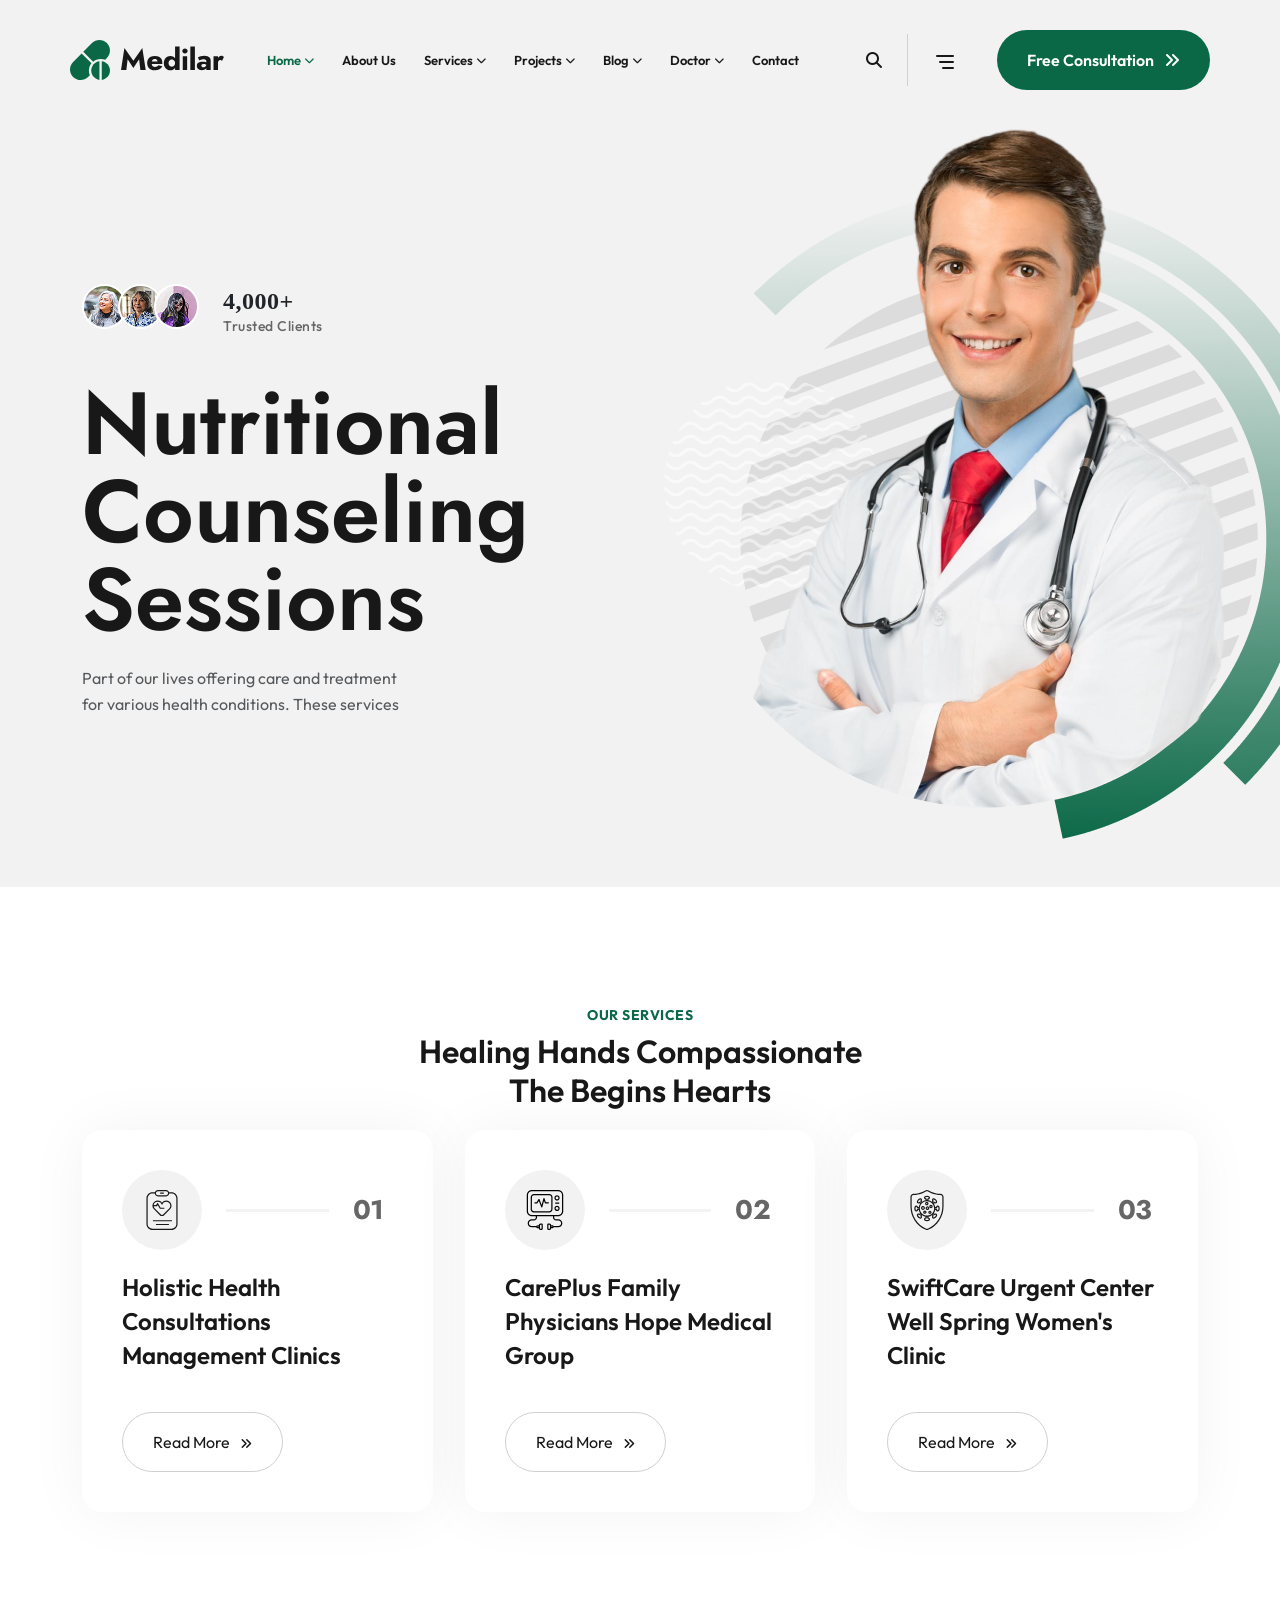
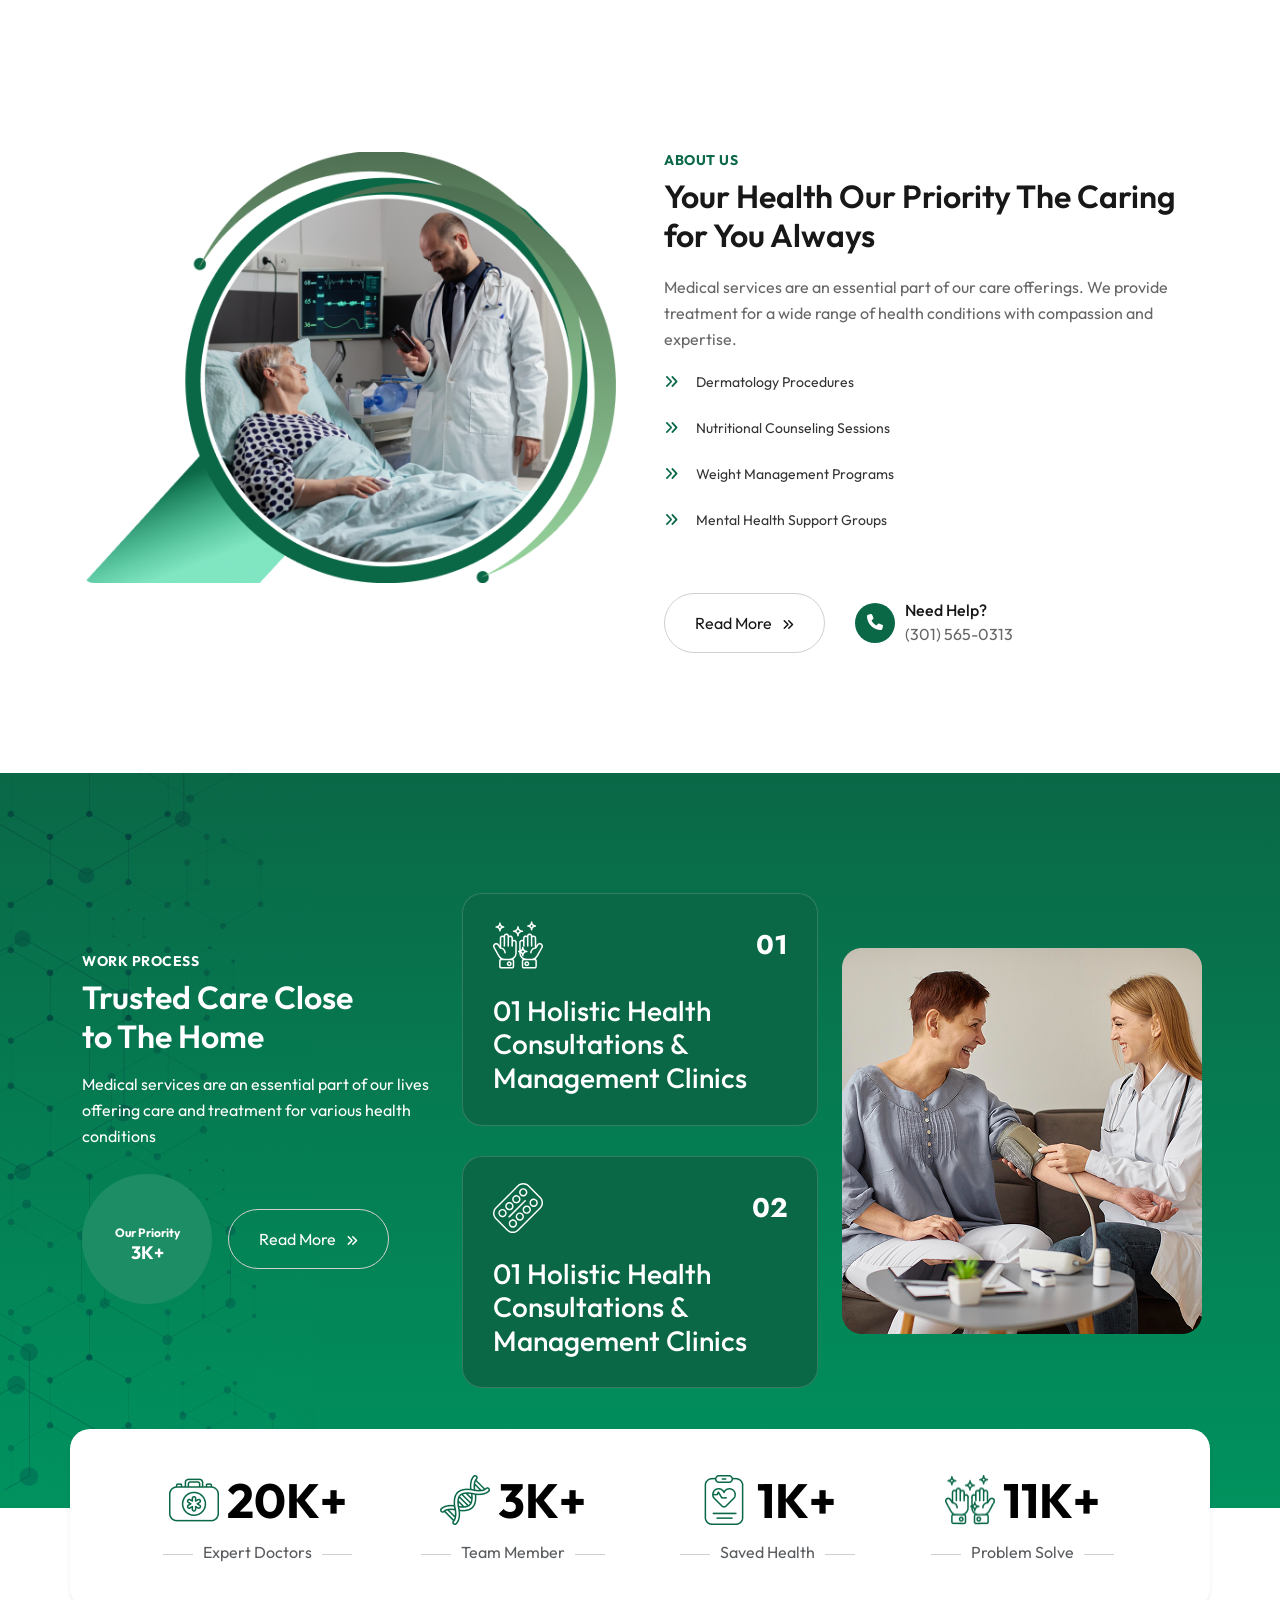
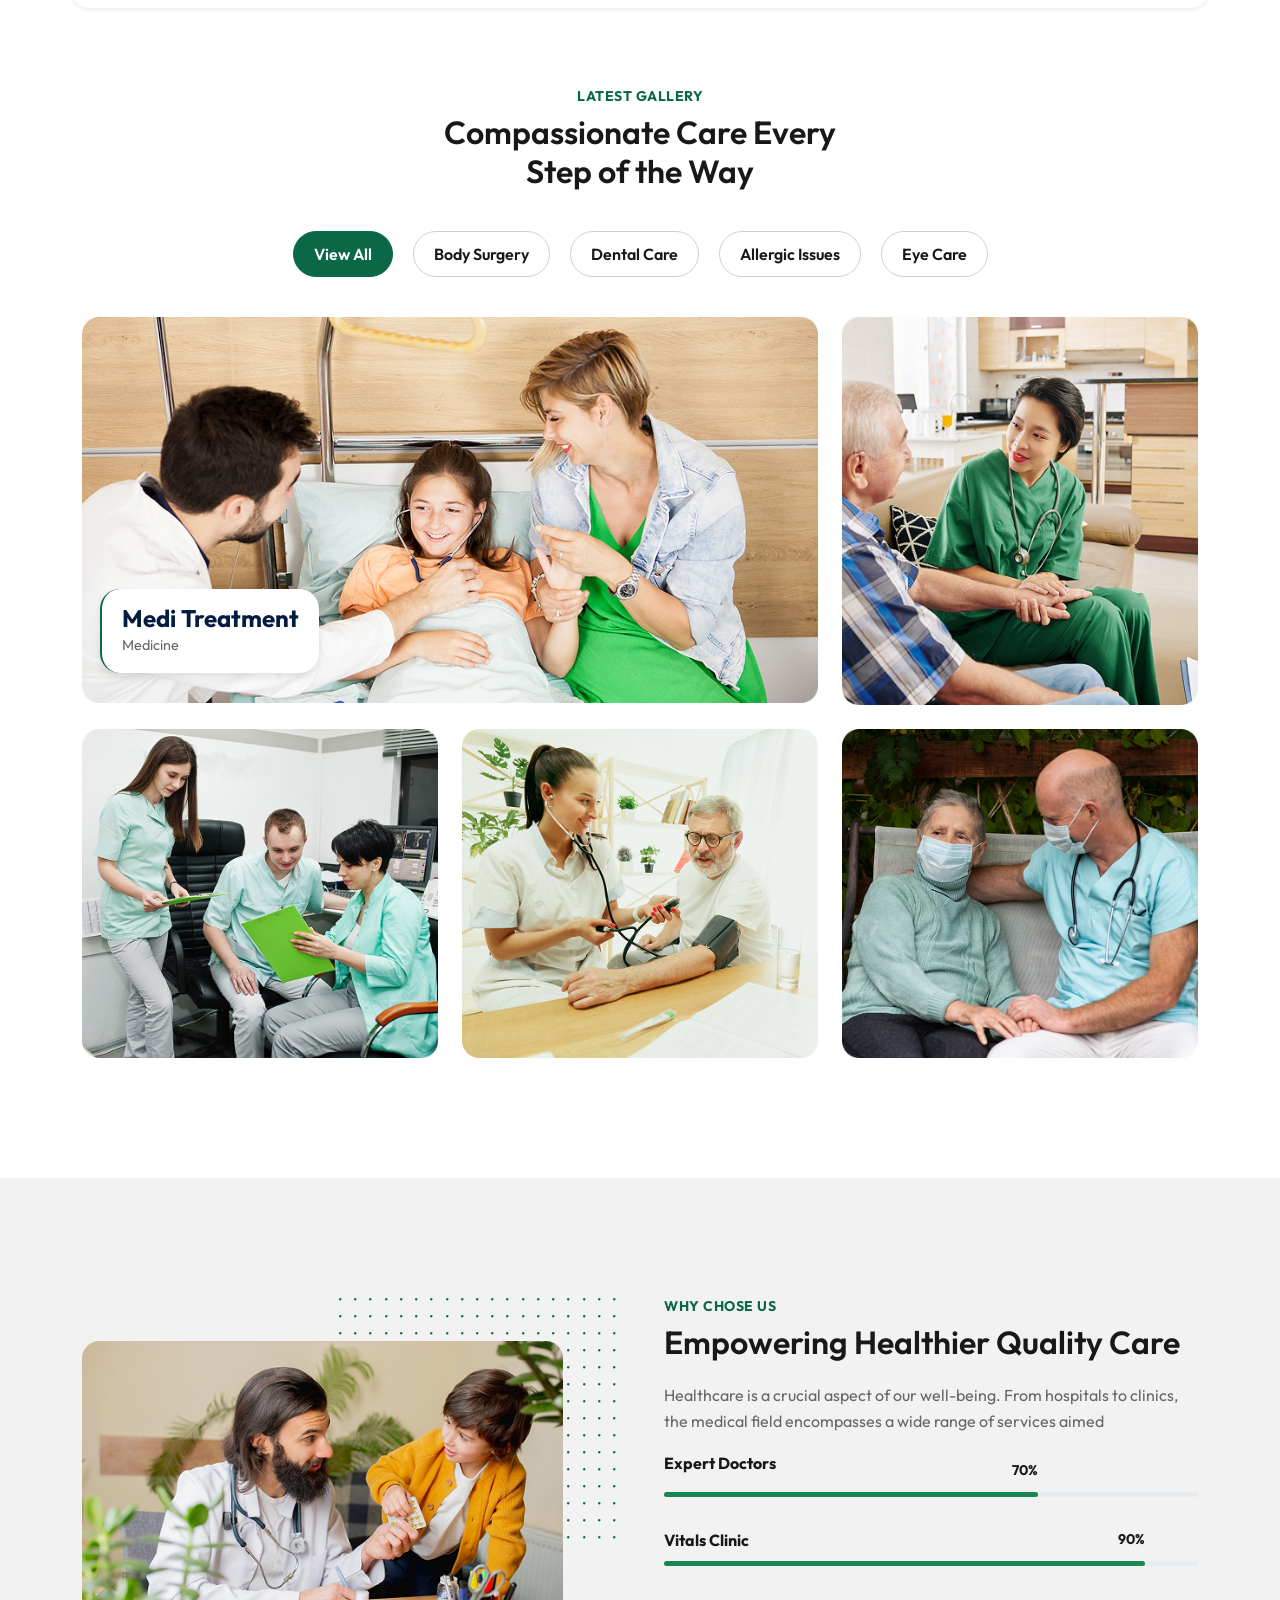
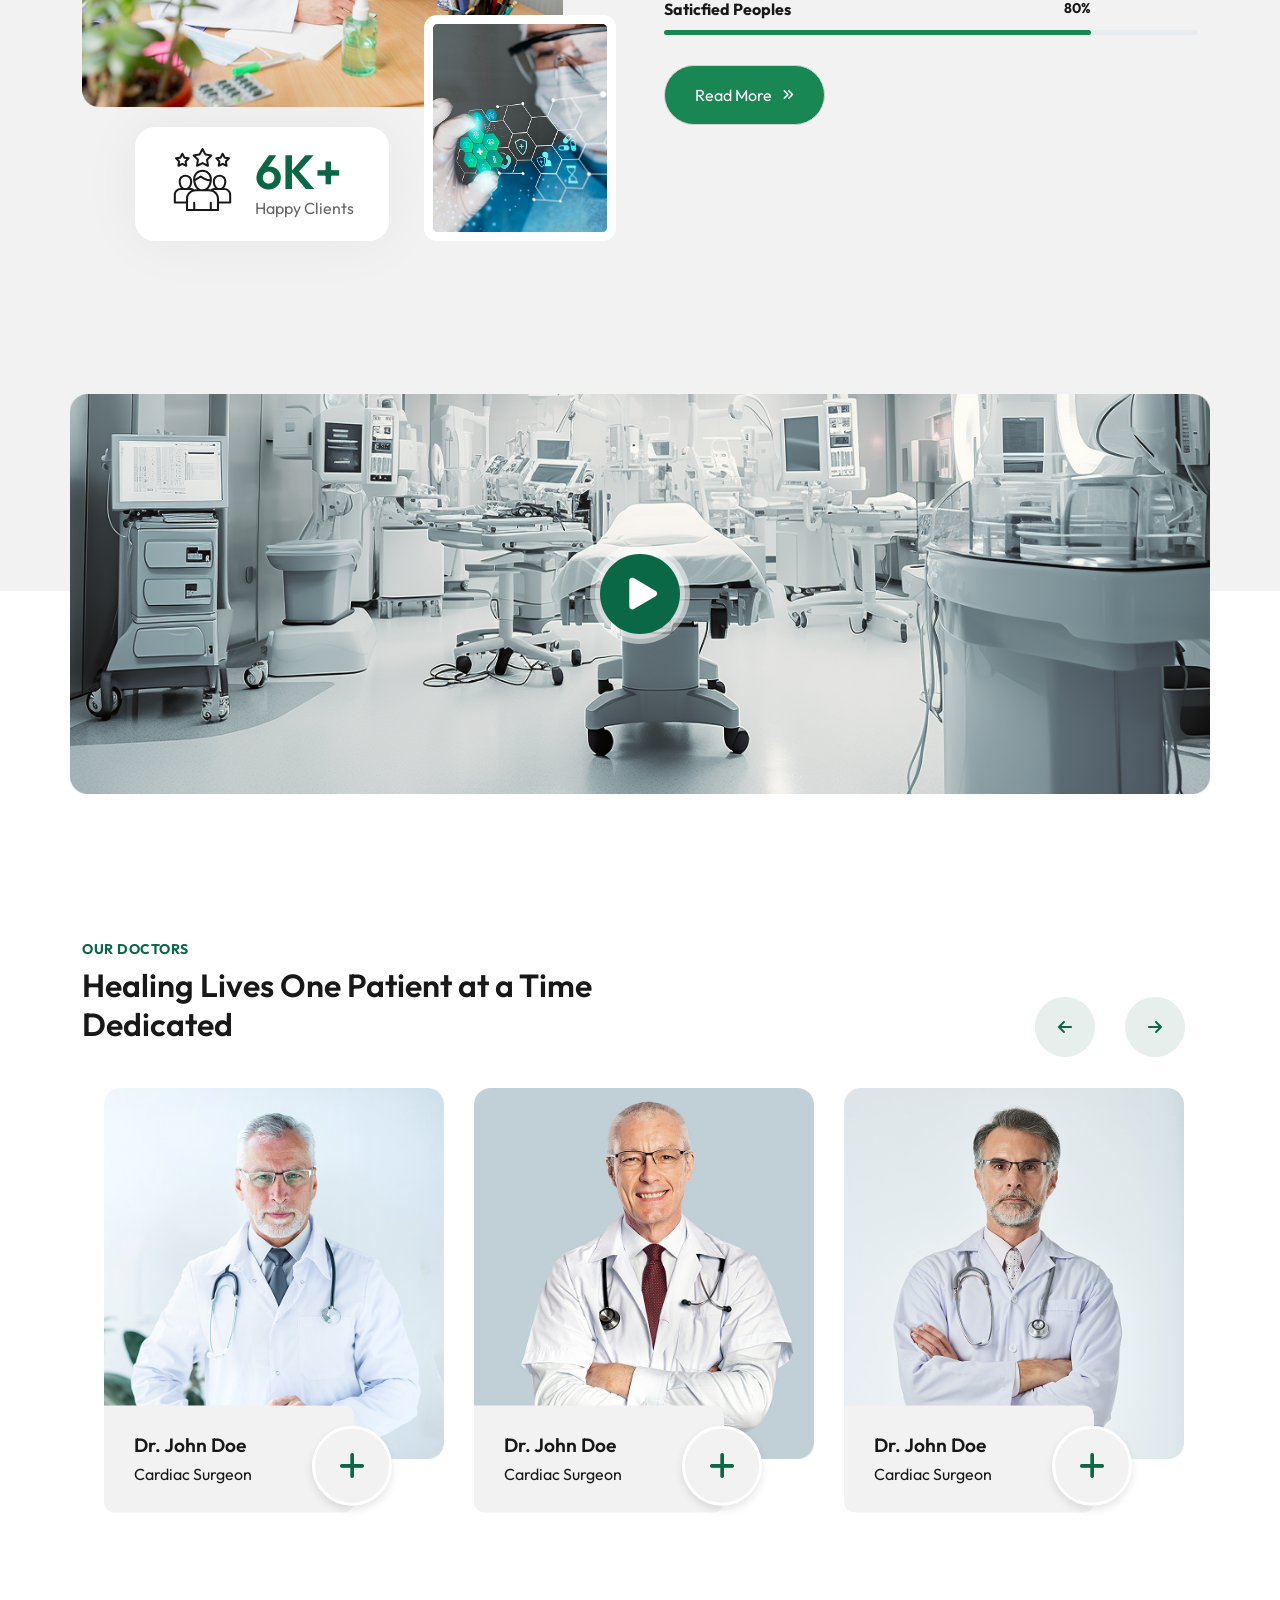
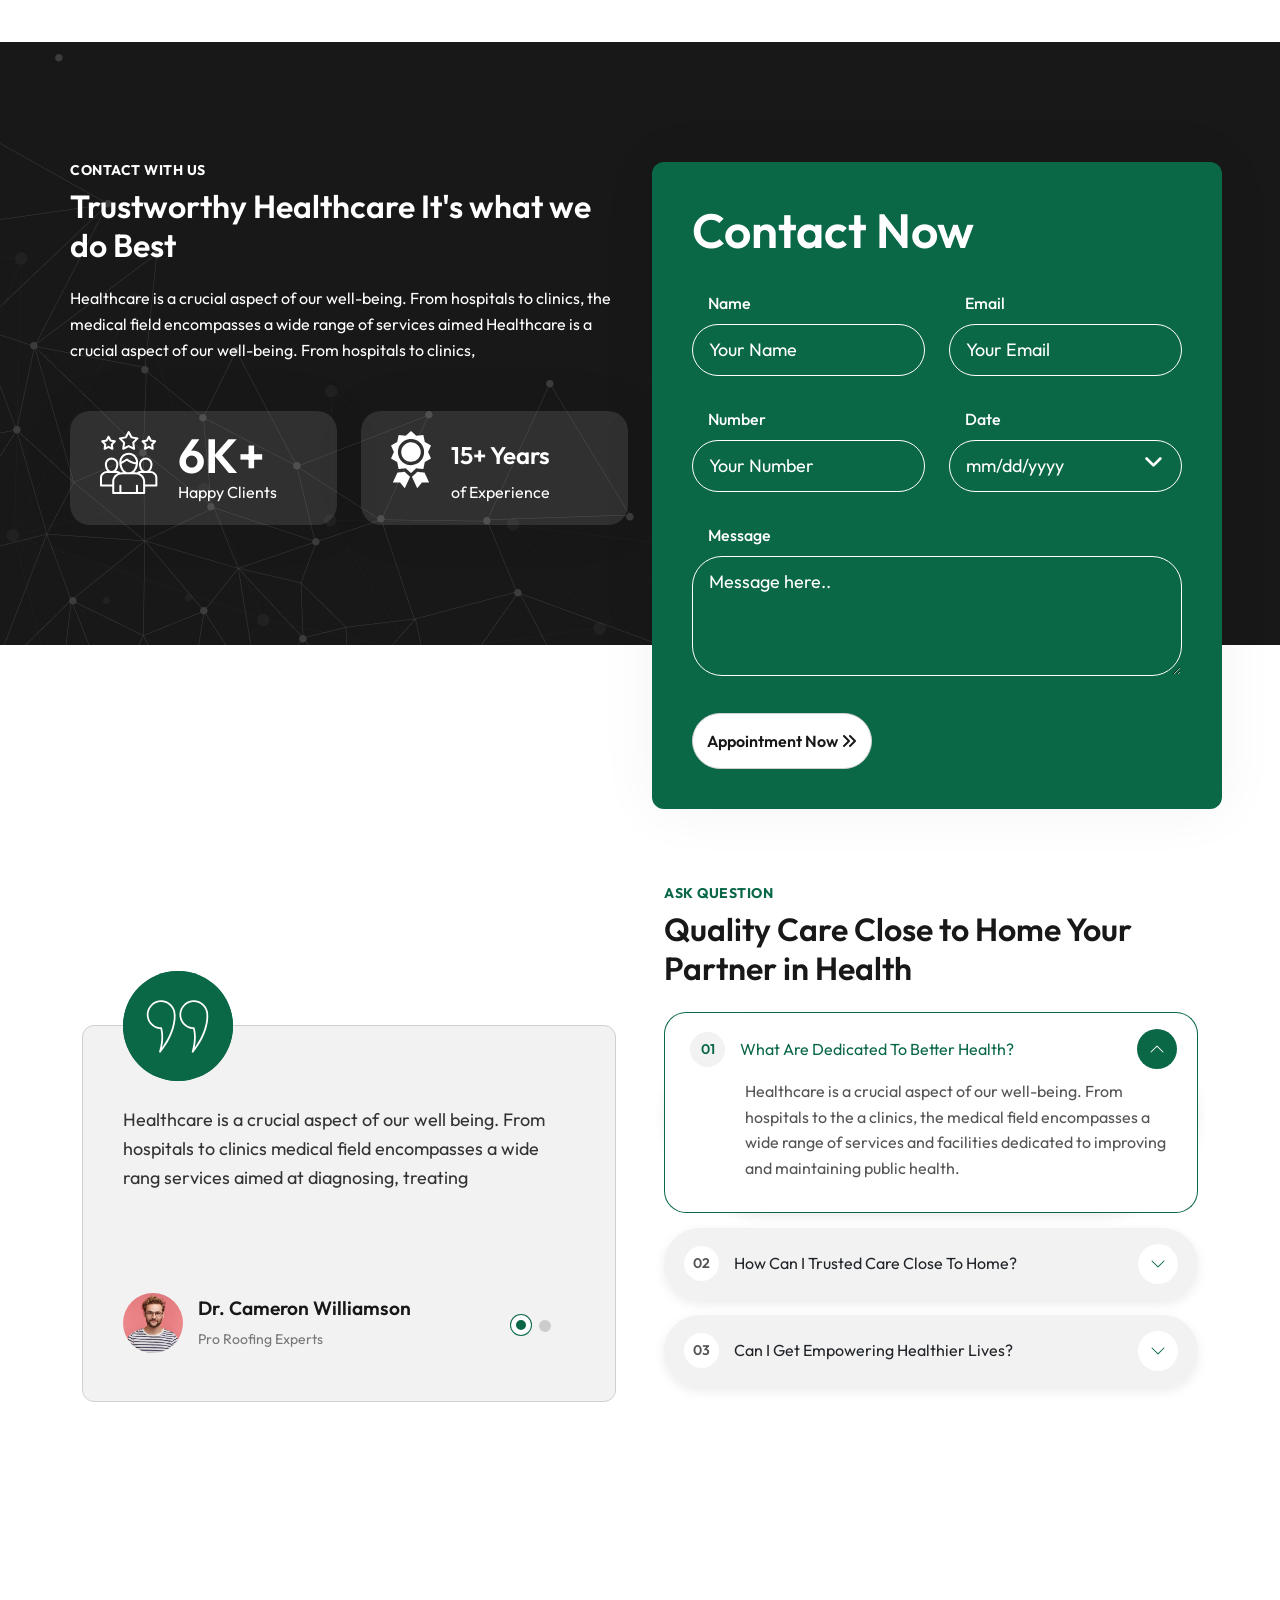
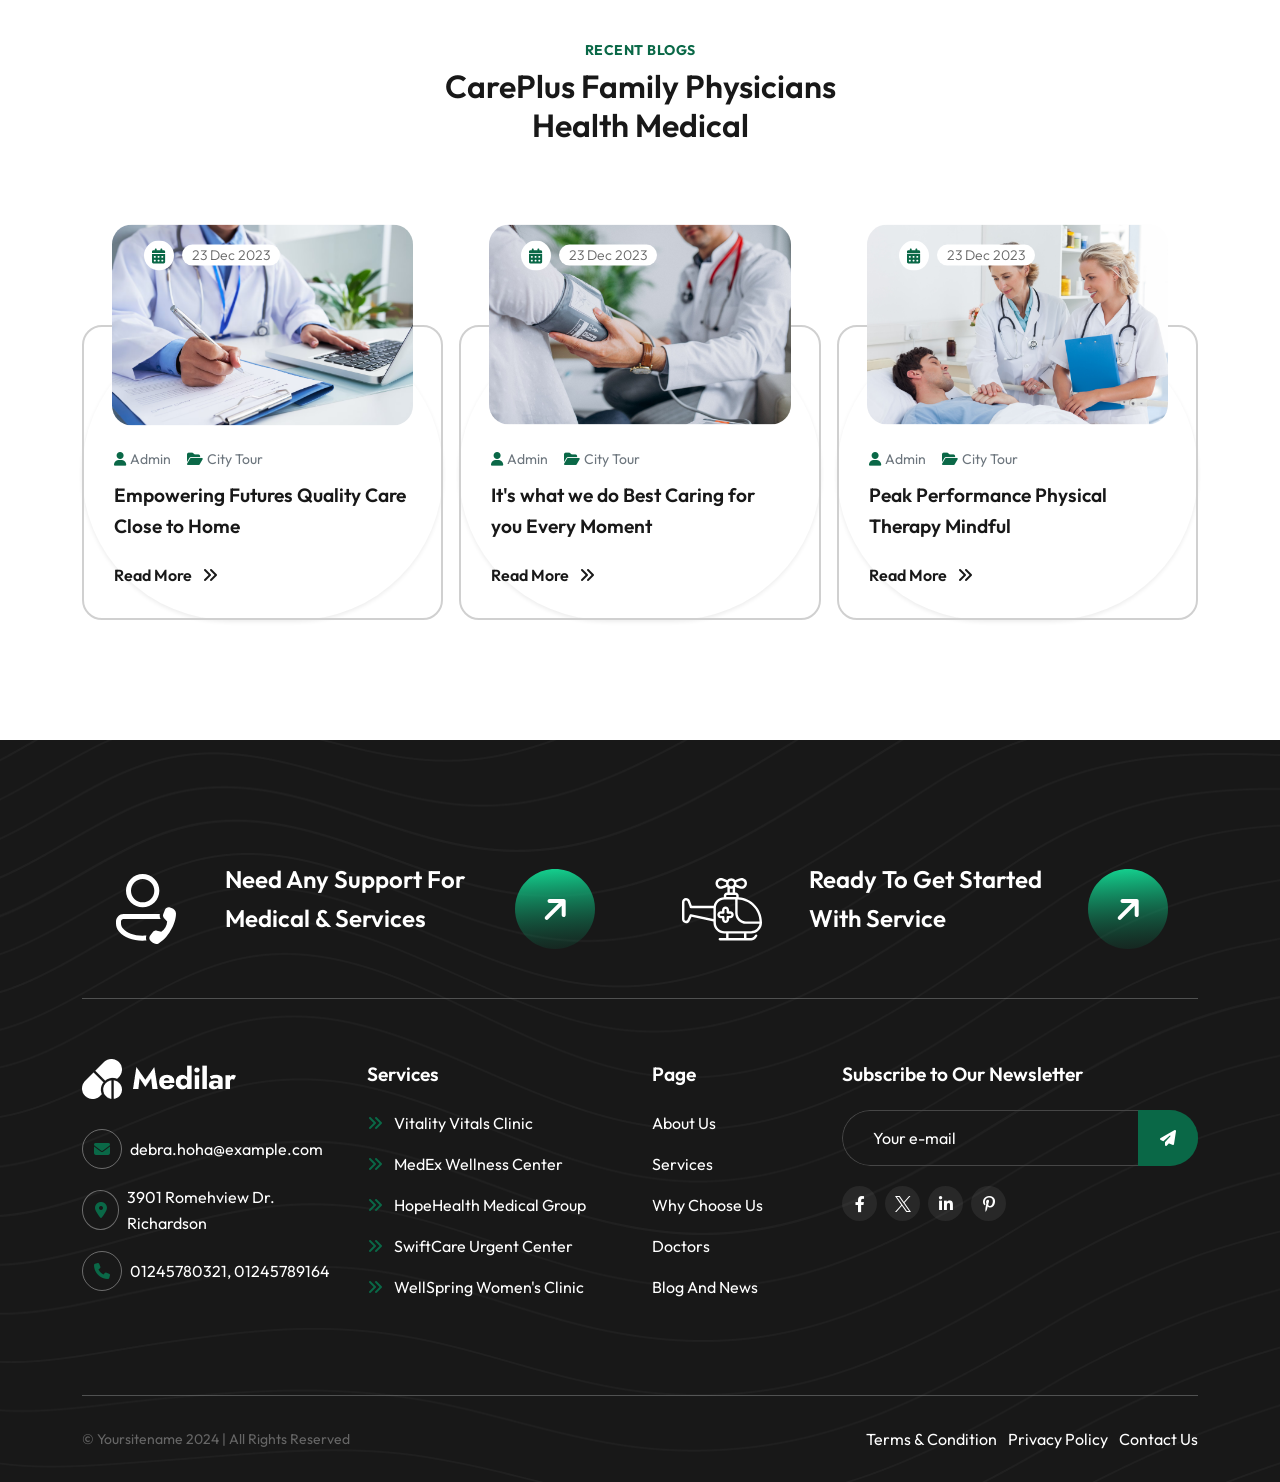
==== commit e2a78239: "w3validaion compleate w3validaion compleate" ====
--- a/index.html
+++ b/index.html
@@ -106,7 +106,7 @@
                   <a href="doctors.html">Doctor Single</a>
                 </li>
                 <li>
-                  <a href="blog-details.html">Doctor Details</a>
+                  <a href="doctor-details.html">Doctor Details</a>
                 </li>
               </ul>
             </li>
@@ -130,8 +130,8 @@
               <path d="M10 18h10" />
             </svg>
           </div>
-          <div class="theme-btn btn-primary active">Free Consultation <i class="fa fa-angle-double-right btn-icon"
-              aria-hidden="true"></i></div>
+          <a href="#" class="theme-btn btn-primary active">Free Consultation <i
+              class="fa fa-angle-double-right btn-icon" aria-hidden="true"></i></a>
         </div>
 
       </div>
@@ -247,7 +247,8 @@
           </div>
           <!-- Image Column -->
           <div class="col-md-6 mb-4 mb-md-0 image-column">
-            <img src="assets/img/banner/banner-bg.png" alt="Healthcare Professional" class="img-fluid w-100">
+            <img class="flip-up" src="assets/img/banner/banner-bg.png" alt="Healthcare Professional"
+              class="img-fluid w-100">
           </div>
 
         </div>
@@ -255,10 +256,10 @@
     </section>
     <!-- Banner section end -->
     <!-- service section start -->
-    <section class="services-section">
+    <section class="services-section py-120">
       <div class="container-md ">
         <h2 class="small-header text-center">Our Services</h2>
-        <h2 class="services-heading">Healing Hands Compassionate <br> The Begins Hearts</h2>
+        <h2 class="heading-style2 text-center">Healing Hands Compassionate <br> The Begins Hearts</h2>
 
         <div class="services-grid">
           <!-- Service Card 01 -->
@@ -342,10 +343,10 @@
     <!-- service section end -->
 
     <!-- about section start-->
-    <section class="about-section container-md">
+    <section class="about-section container-md pt-120">
 
       <div class="about-image">
-        <img src="assets/img/about-us/about-us-bg.png" alt="Doctor attending patient in hospital bed">
+        <img class="flip-up" src="assets/img/about-us/about-us-bg.png" alt="Doctor attending patient in hospital bed">
       </div>
 
       <div class="about-content">
@@ -375,9 +376,9 @@
             Mental Health Support Groups
           </p>
         </div>
-        <div class="d-flex gap-30">
-
-          <a href="#" class="read-more-btn">Read More <span><i class="fas fa-angles-right"></i></span></a>
+        <div class="d-flex flex-lg-nowrap flex-wrap gap-30">
+
+          <a href="#" class="read-more-btn flip-up">Read More <span><i class="fas fa-angles-right"></i></span></a>
 
           <div class="about-contact d-flex align-items-center">
             <span class="phone-container d-flex justify-content-center align-items-lg-center"><i
@@ -393,7 +394,7 @@
     <!-- about section end -->
 
     <!-- work process section start -->
-    <section class="work-process position-relative">
+    <section class="work-process position-relative mb-60">
       <div class="container-md">
         <div class="">
           <div class="row g-4 align-items-center">
@@ -407,14 +408,14 @@
               </p>
               <div class="d-flex align-items-center mb-4">
                 <div
-                  class="rounded-circle bg-white text-success fw-bold d-flex justify-content-center align-items-center me-3 our-priority-container">
+                  class="flip-up rounded-circle bg-white text-success fw-bold d-flex justify-content-center align-items-center me-3 our-priority-container">
                   <span class="icon">
                     <!-- SVG icon -->
                   </span>
                   <span class="text">Our Priority</span>
                   <span class="count">3K+</span>
                 </div>
-                <a href="#" class="read-more-btn text-white hover-white">Read More <span><i
+                <a href="#" class="flip-up read-more-btn text-white hover-white">Read More <span><i
                       class="fas fa-angles-right"></i></span></a>
               </div>
             </div>
@@ -471,7 +472,7 @@
 
             <!-- Column 3: Image -->
             <div class="col-lg-4">
-              <img src="assets/img/work-process/work-process-bg.png" alt="Work Process"
+              <img class="flip-up" src="assets/img/work-process/work-process-bg.png" alt="Work Process"
                 class="img-fluid rounded-3 shadow">
             </div>
           </div>
@@ -480,7 +481,7 @@
         <div
           class=" mt-md-0 mt-5 gap-5 gap-md-0 row container stat-box-container shadow-sm align-items-center bg-white text-center ">
           <div class="col-md-3">
-            <div class="stat-box d-flex flex-column justify-content-center align-items-center">
+            <div class="stat-box flip-up d-flex flex-column justify-content-center align-items-center">
               <div class="d-flex align-items-center gap-2">
                 <img src="assets/img/work-process/icons/work-process-1.png" height="50" width="50" alt="work-process-1">
                 <h3 class="fw-bold text-black mb-0">20K+</h3>
@@ -489,7 +490,7 @@
             </div>
           </div>
           <div class="col-md-3">
-            <div class="stat-box d-flex flex-column justify-content-center align-items-center">
+            <div class="flip-up stat-box d-flex flex-column justify-content-center align-items-center">
               <div class="d-flex align-items-center gap-2">
                 <img src="assets/img/work-process/icons/work-process-2.png" height="50" width="50" alt="work-process-1">
                 <h3 class="fw-bold text-black mb-0">3K+</h3>
@@ -498,7 +499,7 @@
             </div>
           </div>
           <div class="col-md-3">
-            <div class="stat-box d-flex flex-column justify-content-center align-items-center">
+            <div class="flip-up stat-box d-flex flex-column justify-content-center align-items-center">
               <div class="d-flex align-items-center gap-2">
                 <img src="assets/img/work-process/icons/work-process-3.png" height="50" width="50" alt="work-process-1">
                 <h3 class="fw-bold text-black mb-0">1K+</h3>
@@ -507,7 +508,7 @@
             </div>
           </div>
           <div class="col-md-3">
-            <div class="stat-box d-flex flex-column justify-content-center align-items-center">
+            <div class="flip-up stat-box d-flex flex-column justify-content-center align-items-center">
               <div class="d-flex align-items-center gap-2">
                 <img src="assets/img/work-process/icons/work-process-4.png" height="50" width="50" alt="work-process-1">
                 <h3 class="fw-bold text-black mb-0">11K+</h3>
@@ -521,17 +522,19 @@
     <!-- work process section end -->
 
     <!-- Gallery Section start -->
-    <section class="container-md gallery-section">
+    <section class="container-md gallery-section py-120">
       <h2 class="small-header text-center">Latest Gallery</h2>
       <h2 class="heading-style2 text-center">Compassionate Care Every<br> Step of the Way</h2>
-      <div class="" id="filters">
+      <div class="container-md" id="filters">
         <div class=" category-buttons" role="group">
-          <button type="button" class="btn btn-outline-secondary active" data-filter="*">View All</button>
-          <button type="button" class="btn btn-outline-secondary" data-filter=".body-surgery">Body Surgery</button>
-          <button type="button" class="btn btn-outline-secondary" data-filter=".dental-care">Dental Care</button>
-          <button type="button" class="btn btn-outline-secondary" data-filter=".allergic-issues">Allergic
+          <button type="button" class="flip-up btn btn-outline-secondary active" data-filter="*">View All</button>
+          <button type="button" class="flip-up btn btn-outline-secondary" data-filter=".body-surgery">Body
+            Surgery</button>
+          <button type="button" class="flip-up btn btn-outline-secondary" data-filter=".dental-care">Dental
+            Care</button>
+          <button type="button" class="flip-up btn btn-outline-secondary" data-filter=".allergic-issues">Allergic
             Issues</button>
-          <button type="button" class="btn btn-outline-secondary" data-filter=".eye-care">Eye Care</button>
+          <button type="button" class="flip-up btn btn-outline-secondary" data-filter=".eye-care">Eye Care</button>
         </div>
         <div class="grid row mt-3 g-4">
           <div class="gallery-item body-surgery col-md-8 col " data-category="body-surgery">
@@ -564,9 +567,9 @@
         <div class="row row-cols-md-2 row-cols-1 g-5">
           <div class="col order-1 order-md-0">
             <div class="first-part w-100 position-relative">
-              <img draggable="false" class="" src="assets/img/why-chose-us/bg-2.png" alt="">
-              <img draggable="false" src="assets/img/why-chose-us/bg-1.png" alt="">
-              <div class="d-card d-inline-flex">
+              <img draggable="false" class="flip-up" src="assets/img/why-chose-us/bg-2.png" alt="">
+              <img class="flip-up" draggable="false" src="assets/img/why-chose-us/bg-1.png" alt="">
+              <div class="d-card d-inline-flex flip-up">
                 <div class="">
                   <svg width="65" height="65" viewBox="0 0 65 65" fill="none" xmlns="http://www.w3.org/2000/svg">
                     <path
@@ -589,42 +592,40 @@
               <p>Healthcare is a crucial aspect of our well-being. From hospitals to clinics, the medical field
                 encompasses a wide range of services aimed</p>
 
-              <div class="progress-group mb-4">
-                <div class="progress-item mb-3">
-                  <div class="d-flex justify-content-between mb-1">
-                    <span>Expert Doctors</span>
-                    <span>95%</span>
-                  </div>
-                  <div class="progress">
-                    <div class="progress-bar bg-success" style="width: 95%" role="progressbar" aria-valuenow="95"
-                      aria-valuemin="0" aria-valuemax="100"></div>
-                  </div>
-                </div>
-
-                <div class="progress-item mb-3">
-                  <div class="d-flex justify-content-between mb-1">
-                    <span>Vitals Clinic</span>
-                    <span>85%</span>
-                  </div>
-                  <div class="progress">
-                    <div class="progress-bar bg-success" style="width: 85%" role="progressbar" aria-valuenow="85"
-                      aria-valuemin="0" aria-valuemax="100"></div>
-                  </div>
-                </div>
-
-                <div class="progress-item mb-3">
-                  <div class="d-flex justify-content-between mb-1">
-                    <span>Satisfied Peoples</span>
-                    <span>96%</span>
-                  </div>
-                  <div class="progress">
-                    <div class="progress-bar bg-success" style="width: 96%" role="progressbar" aria-valuenow="96"
-                      aria-valuemin="0" aria-valuemax="100"></div>
-                  </div>
-                </div>
-              </div>
-
-              <a href="#" class="btn btn-success read-more-btn text-white">Read More <i
+              <div class="">
+
+                <div class="mb-30 mt-3">
+                  <label class="form-label fw-bold mb-3">Expert Doctors</label>
+                  <div class="progress overflow-visible" style="height: 5px;">
+                    <div class="progress-bar bg-success position-relative overflow-visible rounded" role="progressbar"
+                      aria-valuenow="70" aria-valuemin="0" aria-valuemax="100">
+                      <div class="progress-label">0%</div>
+                    </div>
+                  </div>
+                </div>
+
+                <div class="mb-30">
+                  <label class="form-label fw-bold">Vitals Clinic</label>
+                  <div class="progress overflow-visible" style="height: 5px;">
+                    <div class="progress-bar bg-success position-relative overflow-visible rounded" role="progressbar"
+                      aria-valuenow="90" aria-valuemin="0" aria-valuemax="100">
+                      <div class="progress-label">0%</div>
+                    </div>
+                  </div>
+                </div>
+
+                <div class="mb-30">
+                  <label class="form-label fw-bold">Saticfied Peoples</label>
+                  <div class="progress overflow-visible" style="height: 5px;">
+                    <div class="progress-bar bg-success position-relative rounded overflow-visible" role="progressbar"
+                      aria-valuenow="80" aria-valuemin="0" aria-valuemax="100">
+                      <div class="progress-label">0%</div>
+                    </div>
+                  </div>
+                </div>
+              </div>
+
+              <a href="#" class="flip-up btn btn-success read-more-btn text-white">Read More <i
                   class="fa fa-angle-double-right btn-icon" aria-hidden="true"></i></a>
             </div>
           </div>
@@ -634,7 +635,7 @@
       <div class="position-absolute container" id="videoContainer">
         <div class="position-relative">
           <a id="playVideoBtn" href="https://youtu.be/VifTgRdyRhU?si=EkydL_dyTgVpYDBk"
-            class="vidplay d-block btn btn-link position-absolute top-50 start-50 translate-middle"
+            class="flip-up vidplay d-block btn btn-link position-absolute top-50 start-50 translate-middle"
             aria-label="paly video button">
             <svg width="100" height="100" viewBox="0 0 100 100" fill="none" xmlns="http://www.w3.org/2000/svg">
               <path opacity="0.5"
@@ -659,7 +660,7 @@
     <!-- Our Doctors section start -->
     <section class="mb-5 pb-5 related-doctors container-md" aria-labelledby="related-doctors">
       <h2 id="related-doctors" class="small-header ">Our Doctors</h2>
-      <div class="row row-cols-2">
+      <div class="row row-cols-md-2 row-cols-1">
         <div class="col">
           <h2 class="heading-style2 ">Healing Lives One Patient at a Time Dedicated </h2>
         </div>
@@ -692,7 +693,7 @@
         <div class="our-doctors-slider">
           <div class="col">
             <div class="doctor-container">
-              <div class="doctor-card-main doctor-card-main-1">
+              <div class="doctor-card-main doctor-card-main-1 flip-up">
                 <img src="assets/img/doctors/doctors1.png" alt="Dr. John Doe, Cardiac Surgeon" loading="lazy">
                 <div class="doctor-card-inner-card">
                   <div>
@@ -722,7 +723,7 @@
           </div>
           <div class="col">
             <div class="doctor-container">
-              <div class="doctor-card-main doctor-card-main-1">
+              <div class="doctor-card-main doctor-card-main-1 flip-up">
                 <img src="assets/img/doctors/doctors2.png" alt="Dr. John Doe, Cardiac Surgeon" loading="lazy">
                 <div class="doctor-card-inner-card">
                   <div>
@@ -752,7 +753,7 @@
           </div>
           <div class="col">
             <div class="doctor-container">
-              <div class="doctor-card-main doctor-card-main-1">
+              <div class="doctor-card-main doctor-card-main-1 flip-up">
                 <img src="assets/img/doctors/doctors3.png" alt="Dr. John Doe, Cardiac Surgeon" loading="lazy">
                 <div class="doctor-card-inner-card">
                   <div>
@@ -782,7 +783,7 @@
           </div>
           <div class="col">
             <div class="doctor-container">
-              <div class="doctor-card-main doctor-card-main-1">
+              <div class="doctor-card-main doctor-card-main-1 flip-up">
                 <img src="assets/img/doctors/doctors1.png" alt="Dr. John Doe, Cardiac Surgeon" loading="lazy">
                 <div class="doctor-card-inner-card">
                   <div>
@@ -812,7 +813,7 @@
           </div>
           <div class="col">
             <div class="doctor-container">
-              <div class="doctor-card-main doctor-card-main-1">
+              <div class="doctor-card-main doctor-card-main-1 flip-up">
                 <img src="assets/img/doctors/doctors2.png" alt="Dr. John Doe, Cardiac Surgeon" loading="lazy">
                 <div class="doctor-card-inner-card">
                   <div>
@@ -842,7 +843,7 @@
           </div>
           <div class="col">
             <div class="doctor-container">
-              <div class="doctor-card-main doctor-card-main-1">
+              <div class="doctor-card-main doctor-card-main-1 flip-up">
                 <img src="assets/img/doctors/doctors3.png" alt="Dr. John Doe, Cardiac Surgeon" loading="lazy">
                 <div class="doctor-card-inner-card">
                   <div>
@@ -889,7 +890,7 @@
                   well-being. From hospitals to clinics,</p>
                 <div class="row row-cols-xl-2 row-cols-1 g-4 mt-4">
                   <div class="col">
-                    <div class="d-card cwu d-flex m-0">
+                    <div class="flip-up d-card cwu d-flex m-0 ">
                       <div class="">
                         <img draggable="false" src="assets/img/why-chose-us/clients.svg" alt="">
                       </div>
@@ -900,7 +901,7 @@
                     </div>
                   </div>
                   <div class="col">
-                    <div class="d-card cwu d-flex m-0 ">
+                    <div class="flip-up d-card cwu d-flex m-0 ">
                       <div class="">
                         <img draggable="false" src="assets/img/why-chose-us/medal.svg" alt="">
                       </div>
@@ -913,35 +914,35 @@
                 </div>
               </div>
             </div>
-            <div class="col position-relative">
+            <div class="col position-relative flip-up">
               <div class="contact-form-section position-absolute">
                 <h2>Contact Now</h2>
                 <form>
                   <div class="row row-cols-md-2 row-cols-1 g-4">
-                    <div class="form-group">
+                    <div class="form-group ">
                       <label for="name" class="ms-3 mb-2">Name</label>
                       <input type="text" id="name" name="name" placeholder="Your Name">
                     </div>
-                    <div class="form-group">
+                    <div class="form-group ">
                       <label for="email" class="ms-3 mb-2">Email</label>
                       <input type="email" id="email" name="email" placeholder="Your Email">
                     </div>
-                    <div class="form-group">
+                    <div class="form-group mt-0 ">
                       <label for="number" class="ms-3 mb-2">Number</label>
                       <input type="text" id="number" name="number" placeholder="Your Number">
                     </div>
-                    <div class="form-group from-group1">
+                    <div class="form-group mt-0 from-group1">
                       <label for="date" class="ms-3 mb-2">Date</label>
                       <input class="white" type="date" id="date" name="date">
                     </div>
                   </div>
 
-                  <div class="form-group">
+                  <div class="form-group mt-0">
                     <label for="message" class="ms-3 mb-2">Message</label>
                     <textarea id="message" name="message" placeholder="Message here.."></textarea>
                   </div>
 
-                  <button type="submit" class="btn-appointment">
+                  <button type="submit" class="flip-up btn-appointment">
                     Appointment Now <i class="fa fa-angle-double-right btn-icon" aria-hidden="true"></i>
                   </button>
                 </form>
@@ -976,7 +977,7 @@
                     <img src="assets/img/ask-question/ed2408c5d35781721d5b7ad6c639a3e52070a539.png"
                       alt="Dr. Cameron Williamson">
                     <div>
-                      <h2 class="heading-style5">Dr. Cameron Williamson</h2>
+                      <h2 class="heading-style5 mb-0">Dr. Cameron Williamson</h2>
                       <span>Pro Roofing Experts</span>
                     </div>
                   </div>
@@ -992,7 +993,7 @@
                     <img src="assets/img/ask-question/ed2408c5d35781721d5b7ad6c639a3e52070a539.png"
                       alt="Dr. Cameron Williamson">
                     <div>
-                      <h2 class="heading-style5">Dr. Cameron Williamson</h2>
+                      <h2 class="heading-style5 mb-0">Dr. Cameron Williamson</h2>
                       <span>Pro Roofing Experts</span>
                     </div>
                   </div>
@@ -1005,7 +1006,7 @@
             <div class="accordion ask-accordion" id="healthAccordion">
               <h2 class="small-header">Ask question</h2>
               <h2 class="heading-style2 mb-4">Quality Care Close to Home Your Partner in Health</h2>
-              <div class="accordion-item">
+              <div class="accordion-item flip-up">
                 <h2 class="accordion-header" id="headingOne">
                   <button class="accordion-button" type="button" data-bs-toggle="collapse" data-bs-target="#collapseOne"
                     aria-expanded="true" aria-controls="collapseOne" data-item-number="01">
@@ -1023,7 +1024,7 @@
                 </div>
               </div>
 
-              <div class="accordion-item">
+              <div class="accordion-item flip-up">
                 <h2 class="accordion-header" id="headingTwo">
                   <button class="accordion-button collapsed" type="button" data-bs-toggle="collapse"
                     data-bs-target="#collapseTwo" aria-expanded="false" aria-controls="collapseTwo"
@@ -1041,7 +1042,7 @@
                 </div>
               </div>
 
-              <div class="accordion-item">
+              <div class="accordion-item flip-up">
                 <h2 class="accordion-header" id="headingThree">
                   <button class="accordion-button collapsed" type="button" data-bs-toggle="collapse"
                     data-bs-target="#collapseThree" aria-expanded="false" aria-controls="collapseThree"
@@ -1066,15 +1067,15 @@
     </section>
     <!-- Ask question Section End -->
     <!-- Recent Blog Section Start -->
-    <section class="recent-blog-section">
+    <section class="recent-blog-section pt-120">
       <div class="container-md">
         <div class="text-center">
           <h3 class="small-header">Recent Blogs</h3>
           <h2 class="heading-style2 mb-60">CarePlus Family Physicians <br>
             Health Medical </h2>
 
-          <div class="row row-cols-lg-3 row-cols-md-2 row-cols-1 g-md-2 g-lg-3">
-            <div class="col">
+          <div class="row pt-120 row-cols-lg-3 row-cols-md-2 row-cols-1 g-md-2 g-lg-3">
+            <div class="col index">
               <div class="card custom-card shadow-sm position-relative">
                 <div class="card-image-wrapper position-absolute">
                   <div class="card-img-top position-relative">
@@ -1113,7 +1114,7 @@
                 </div>
               </div>
             </div>
-            <div class="col">
+            <div class="col index">
               <div class="card custom-card shadow-sm position-relative">
                 <div class="card-image-wrapper position-absolute">
                   <div class="card-img-top position-relative">
@@ -1152,7 +1153,7 @@
                 </div>
               </div>
             </div>
-            <div class="col">
+            <div class="col index">
               <div class="card custom-card shadow-sm position-relative">
                 <div class="card-image-wrapper position-absolute">
                   <div class="card-img-top position-relative">
@@ -1213,14 +1214,16 @@
           <div class="d-flex gap-3 justify-content-evenly align-items-center ">
 
             <span>
-              <svg width="60" height="70" viewBox="0 0 60 70" fill="none" xmlns="http://www.w3.org/2000/svg">
+              <svg class="icons" width="60" height="70" viewBox="0 0 60 70" fill="none"
+                xmlns="http://www.w3.org/2000/svg">
                 <path
                   d="M44.5967 44.9833C43.755 43.4608 43.4821 41.6886 43.8267 39.9833H7.49333C5.50594 39.9851 3.6005 40.7756 2.19552 42.1812C0.790533 43.5868 0.0008825 45.4926 0 47.48V49.4067C0 52.38 1.06 55.26 2.99333 57.5233C8.21333 63.6367 16.1667 66.6567 26.6533 66.6567C27.9533 66.6567 29.2122 66.6089 30.43 66.5133C29.8498 64.8953 29.8404 63.1275 30.4033 61.5033C29.2033 61.6033 27.9533 61.6533 26.6533 61.6533C17.5267 61.6533 10.9733 59.1667 6.79667 54.2767C5.63525 52.9185 4.99693 51.1903 4.99667 49.4033V47.48C4.99667 46.817 5.26006 46.1811 5.7289 45.7122C6.19774 45.2434 6.83362 44.98 7.49667 44.98L44.5967 44.9833ZM26.6533 0C28.842 -3.26141e-08 31.0093 0.431095 33.0314 1.26867C35.0535 2.10625 36.8908 3.33391 38.4384 4.88155C39.9861 6.4292 41.2138 8.26652 42.0513 10.2886C42.8889 12.3107 43.32 14.478 43.32 16.6667C43.32 18.8554 42.8889 21.0226 42.0513 23.0447C41.2138 25.0668 39.9861 26.9041 38.4384 28.4518C36.8908 29.9994 35.0535 31.2271 33.0314 32.0647C31.0093 32.9022 28.842 33.3333 26.6533 33.3333C22.2331 33.3333 17.9938 31.5774 14.8682 28.4518C11.7426 25.3262 9.98667 21.0869 9.98667 16.6667C9.98667 12.2464 11.7426 8.00716 14.8682 4.88155C17.9938 1.75595 22.2331 0 26.6533 0ZM26.6533 5C25.1212 5 23.6042 5.30177 22.1887 5.88807C20.7732 6.47438 19.4871 7.33374 18.4038 8.41709C17.3204 9.50044 16.461 10.7866 15.8747 12.202C15.2884 13.6175 14.9867 15.1346 14.9867 16.6667C14.9867 18.1988 15.2884 19.7158 15.8747 21.1313C16.461 22.5468 17.3204 23.8329 18.4038 24.9162C19.4871 25.9996 20.7732 26.859 22.1887 27.4453C23.6042 28.0316 25.1212 28.3333 26.6533 28.3333C29.7475 28.3333 32.715 27.1042 34.9029 24.9162C37.0908 22.7283 38.32 19.7609 38.32 16.6667C38.32 13.5725 37.0908 10.605 34.9029 8.41709C32.715 6.22916 29.7475 5 26.6533 5ZM47.2933 39.9667L48.88 35.95C49.6867 33.9033 51.9467 32.84 54.04 33.5233L55.4767 33.9933C57.89 34.7833 59.8967 36.68 59.9767 39.2233C60.31 49.59 51.7233 64.5 42.6 69.4067C40.3567 70.6133 37.7067 69.8167 35.8167 68.1033L34.6933 67.0867C33.9079 66.3756 33.422 65.3926 33.3341 64.3368C33.2462 63.2809 33.5629 62.2311 34.22 61.4L36.8867 58.0333C37.8533 56.81 39.4433 56.2667 40.9533 56.6333L45.26 57.6767C48.9356 55.2433 50.9067 51.8222 51.1733 47.4133L48.1167 44.2C47.5893 43.6468 47.2315 42.954 47.0856 42.2038C46.9397 41.4536 47.0118 40.6772 47.2933 39.9667Z"
                   fill="white" />
               </svg>
             </span>
             <h2 class="text-white heading-style4">Need Any Support For <br> Medical & Services</h2>
-            <span><svg width="80" height="80" viewBox="0 0 80 80" fill="none" xmlns="http://www.w3.org/2000/svg">
+            <span><svg class="icons" width="80" height="80" viewBox="0 0 80 80" fill="none"
+                xmlns="http://www.w3.org/2000/svg">
                 <path
                   d="M40 80C62.0914 80 80 62.0914 80 40C80 17.9086 62.0914 0 40 0C17.9086 0 0 17.9086 0 40C0 62.0914 17.9086 80 40 80Z"
                   fill="url(#paint0_linear_2_10698)" />
@@ -1242,7 +1245,8 @@
           <div class="d-flex gap-3 justify-content-evenly align-items-center ">
 
             <span>
-              <svg width="80" height="63" viewBox="0 0 80 63" fill="none" xmlns="http://www.w3.org/2000/svg">
+              <svg class="icons" width="80" height="63" viewBox="0 0 80 63" fill="none"
+                xmlns="http://www.w3.org/2000/svg">
                 <path
                   d="M31.4583 43.4036V44.7687C31.4583 50.7153 36.3017 55.5536 42.2567 55.5536H44.115V59.9903H37.8417C37.5201 59.9903 37.2117 60.1181 36.9843 60.3454C36.7569 60.5728 36.6292 60.8812 36.6292 61.2028C36.6292 61.5244 36.7569 61.8328 36.9843 62.0602C37.2117 62.2876 37.5201 62.4153 37.8417 62.4153H69.2117C70.1461 62.4149 71.0669 62.1913 71.8975 61.7632C72.7281 61.335 73.4443 60.7146 73.9867 59.9536L75.1367 58.332C75.3046 58.0696 75.3652 57.7527 75.3059 57.4468C75.2467 57.141 75.072 56.8697 74.8181 56.6891C74.5643 56.5085 74.2507 56.4325 73.9423 56.4768C73.634 56.5211 73.3544 56.6823 73.1617 56.927L72.01 58.5486C71.6919 58.9943 71.2721 59.3576 70.7854 59.6083C70.2987 59.8591 69.7592 59.99 69.2117 59.9903H64.445V55.5536H69.2017C75.155 55.5536 80 50.7153 80 44.7687V44.2186C80 30.982 69.6967 20.1303 56.6917 19.202V17.597C56.6908 16.7857 56.3681 16.0079 55.7944 15.4342C55.2208 14.8605 54.443 14.5379 53.6317 14.537H53.105V8.89198C53.1433 8.84698 53.1767 8.79532 53.2133 8.75032C57.7983 10.862 59.0767 10.862 59.5133 10.862C62.5233 10.862 64.9717 8.43865 64.9717 5.45865C64.9795 4.73983 64.8437 4.02668 64.5722 3.36103C64.3008 2.69537 63.8992 2.09062 63.3909 1.58222C62.8827 1.07383 62.2781 0.672031 61.6125 0.40039C60.9469 0.128748 60.2338 -0.0072675 59.515 0.000318559C58.01 0.000318559 55.2133 1.19365 53.1983 2.15532C52.7267 1.56981 52.1304 1.09691 51.4528 0.7711C50.7752 0.445289 50.0335 0.274775 49.2817 0.271985C47.7133 0.271985 46.2817 0.968651 45.315 2.13198C42.0567 0.651985 40.1283 0.000318559 38.9917 0.000318559C38.2727 -0.00749093 37.5594 0.128359 36.8936 0.399901C36.2279 0.671442 35.6231 1.07321 35.1146 1.58162C34.6062 2.09004 34.2045 2.69487 33.9329 3.36063C33.6614 4.0264 33.5255 4.73968 33.5333 5.45865C33.5333 8.43865 35.9817 10.862 38.9917 10.862C40.1217 10.862 42.0417 10.2137 45.2917 8.73865C45.33 8.78532 45.3617 8.83532 45.4017 8.88032V14.5353H44.875C44.0637 14.5362 43.2859 14.8589 42.7122 15.4325C42.1386 16.0062 41.8159 16.784 41.815 17.5953V19.1303C39.4129 19.2299 37.1126 20.1275 35.278 21.6812C33.4433 23.2348 32.179 25.3558 31.685 27.7086H9.77667L7.86833 22.5803C7.29 21.0253 5.785 19.9786 3.99833 19.9786C2.93847 19.9795 1.92224 20.4008 1.17265 21.1501C0.423054 21.8994 0.00132391 22.9155 0 23.9753L0 41.2136C0.000882726 42.2738 0.422418 43.2903 1.17206 44.0399C1.9217 44.7896 2.93818 45.2111 3.99833 45.212C5.555 45.212 6.98167 44.2953 7.63167 42.8803L9.53167 38.747L31.4583 43.4036ZM62.02 59.9903H46.5383V55.5536H62.02V59.9903ZM55.6167 21.572C67.7333 21.957 77.1383 31.632 77.5367 43.4436H63.99C61.7701 43.441 59.6418 42.558 58.0721 40.9882C56.5023 39.4185 55.6193 37.2902 55.6167 35.0703V21.572ZM59.515 2.42532C61.215 2.42532 62.5483 3.75699 62.5483 5.45865C62.5483 7.10032 61.1883 8.43865 59.515 8.43865C58.9283 8.43865 57.2583 7.93865 54.2817 6.57199C54.4517 5.86365 54.46 5.07198 54.2783 4.32532C57.0117 3.02198 58.8833 2.42532 59.515 2.42532ZM49.2817 2.69532C50.8283 2.69532 51.9867 4.08699 51.9867 5.45865C51.9867 6.95865 50.6333 8.36865 48.9533 8.17532C47.55 8.00365 46.5183 6.74698 46.5183 5.45865C46.5183 4.05365 47.6233 2.69532 49.2817 2.69532ZM38.9917 8.43865C37.3183 8.43865 35.9583 7.10032 35.9583 5.45865C35.9583 3.75699 37.2917 2.42532 38.9917 2.42532C39.5083 2.42532 40.84 2.76365 44.2283 4.30032C44.0519 5.04532 44.0496 5.82096 44.2217 6.56698C40.8333 8.09865 39.505 8.43865 38.9917 8.43865ZM47.825 10.4387C48.7578 10.7088 49.7479 10.7105 50.6817 10.4437V14.5353H47.825V10.4387ZM44.2383 17.5953C44.2383 17.2453 44.5233 16.9587 44.875 16.9587H53.6317C53.9817 16.9587 54.2667 17.2453 54.2667 17.5953V19.107H44.2383V17.5953ZM42.255 21.5336H53.1917V35.067C53.1943 37.9302 54.3328 40.6755 56.3573 42.7002C58.3817 44.725 61.1268 45.8639 63.99 45.867H77.465C76.9183 49.9536 73.4417 53.1286 69.2017 53.1286H42.2567C40.0382 53.1278 37.9107 52.2469 36.3409 50.6793C34.7711 49.1117 33.8873 46.9854 33.8833 44.767L33.8883 29.8453C33.9063 27.637 34.7953 25.525 36.3621 23.9686C37.9288 22.4121 40.0466 21.5371 42.255 21.5336ZM7.73333 36.8553L5.43 41.872C5.27972 42.1975 5.02285 42.4621 4.70184 42.6219C4.38084 42.7817 4.01492 42.8271 3.66456 42.7508C3.31421 42.6744 3.00041 42.4808 2.77502 42.2019C2.54963 41.923 2.42616 41.5756 2.425 41.217V23.9753C2.425 23.1087 3.13167 22.402 4.12333 22.402C4.77667 22.402 5.37 22.8136 5.59833 23.427L7.62333 28.8653V28.9203C7.62333 29.5903 8.16667 30.1336 8.835 30.1336H31.46V40.9236L9.085 36.1753C8.81568 36.1171 8.53456 36.1528 8.28836 36.2765C8.04216 36.4002 7.84738 36.6045 7.73333 36.8553Z"
                   fill="white" />
@@ -1254,7 +1258,8 @@
             </span>
             <h2 class="text-white heading-style4">Ready To Get Started <br> With Service</h2>
             <span>
-              <svg width="80" height="80" viewBox="0 0 80 80" fill="none" xmlns="http://www.w3.org/2000/svg">
+              <svg class="icons" width="80" height="80" viewBox="0 0 80 80" fill="none"
+                xmlns="http://www.w3.org/2000/svg">
                 <path
                   d="M40 80C62.0914 80 80 62.0914 80 40C80 17.9086 62.0914 0 40 0C17.9086 0 0 17.9086 0 40C0 62.0914 17.9086 80 40 80Z"
                   fill="url(#paint0_linear_2_10698)" />
--- a/assets/css/style.css
+++ b/assets/css/style.css
@@ -319,7 +319,7 @@
   color: var(--bs-black-color);
   font-size: 74px;
   font-weight: 700;
-  line-height: 84px;
+  line-height: 3lh;
   letter-spacing: -1.48px;
 }
 
@@ -328,7 +328,7 @@
   margin-bottom: 20px;
   font-style: normal;
   font-weight: 600;
-  line-height: 58px;
+  line-height: 1.5lh;
   color: var(--bs-black-color);
 }
 
@@ -336,7 +336,7 @@
   font-size: clamp(24px, 1.7vw, 38px);
   margin-bottom: 20px;
   font-weight: 600;
-  line-height: 34px;
+  line-height: 1.5lh;
   letter-spacing: 0%;
   color: var(--bs-black-color);
 }
@@ -345,7 +345,7 @@
   font-size: clamp(16px, 1.5vw, 24px);
   margin-bottom: 20px;
   font-weight: 600;
-  line-height: 34px;
+  line-height: 1.2lh;
   letter-spacing: 0%;
   color: var(--bs-black-color);
 }
@@ -354,11 +354,21 @@
   font-size: clamp(16px, 1.5vw, 22px);
   margin-bottom: 20px;
   font-weight: 600;
-  line-height: 23px;
+  line-height: 1.2lh;
   letter-spacing: 0%;
   color: var(--bs-black-color);
 }
 
+@media screen and (max-width: 768px) {
+  .heading-style1,
+  .heading-style2,
+  .heading-style3,
+  .heading-style4,
+  .heading-style5,
+  .heading-style6 {
+    margin-bottom: 16px;
+  }
+}
 .description {
   color: var(--bs-paragraph-color);
   font-size: clamp(14px, 2vw, 16px);
@@ -373,7 +383,6 @@
   font-style: normal;
   font-weight: 700;
   line-height: 17px;
-  /* 121.429% */
   letter-spacing: 0.5px;
   text-transform: uppercase;
 }
@@ -484,6 +493,13 @@
   background-color: var(--bs-secondary-color);
 }
 
+.progress-bar {
+  width: 0;
+  /* start collapsed */
+  transition: width 1.5s ease-in-out;
+  /* smooth animation */
+}
+
 .scroll-to-top.show {
   opacity: 1;
   visibility: visible;
@@ -525,6 +541,7 @@
     padding: 24px;
   }
   .custom-details-card .card-list a {
+    font-size: 14px;
     padding: 12px 24px;
   }
 }
@@ -533,7 +550,13 @@
     padding: 20px;
   }
   .custom-details-card .card-list a {
+    font-size: 14px;
     padding: 12px 20px;
+  }
+}
+@media screen and (max-width: 520px) {
+  .custom-details-card .card-list a {
+    font-size: 13px;
   }
 }
 .shadow-custom {
@@ -582,6 +605,13 @@
 
 .shadow-0 {
   box-shadow: none !important;
+}
+
+.flip-up {
+  transition: transform 0.3s ease;
+}
+.flip-up:hover {
+  transform: translateY(-5px);
 }
 
 /* Spin animation */
@@ -1062,7 +1092,6 @@
   }
 }
 .services-section {
-  padding: 120px 0;
   background-color: #fff;
 }
 .services-section .services-heading {
@@ -1316,11 +1345,15 @@
   background: rgba(255, 255, 255, 0.1);
   transition: 0.3s;
 }
+.work-process .service-item .d-flex svg {
+  transition: transform 0.6s ease;
+}
 .work-process .service-item:hover {
   background: rgba(255, 255, 255, 0.2);
 }
-.work-process .service-item:hover .icon svg {
-  transform: translate(0, -3px);
+.work-process .service-item:hover .d-flex svg {
+  transform: rotateZ(360deg);
+  transition: transform 0.6s ease;
 }
 .work-process .stat-box-container {
   padding: 43px 60px;
@@ -1405,10 +1438,6 @@
   letter-spacing: -0.54px;
 }
 
-.gallery-section {
-  padding-top: 210px;
-  padding-bottom: 120px;
-}
 .gallery-section .category-buttons {
   margin-top: 40px;
   display: flex;
@@ -1479,7 +1508,8 @@
 .why-chose-section {
   background-color: #F2F2F2;
   padding-top: 120px;
-  padding-bottom: 278px;
+  padding-bottom: 350px;
+  margin-bottom: 230px;
 }
 .why-chose-section .first-part {
   background: url("../img/why-chose-us/bg-dots.png") no-repeat right top;
@@ -1540,7 +1570,7 @@
 }
 
 .related-doctors {
-  padding-top: 297px;
+  padding-top: 120px;
 }
 @media screen and (max-width: 765px) {
   .related-doctors {
@@ -1745,6 +1775,7 @@
 }
 @media screen and (max-width: 980px) {
   .contact-with-us .contact-form-section {
+    padding: 30px;
     position: static !important;
     width: 100% !important;
     margin-top: 30px;
@@ -1861,11 +1892,26 @@
   font-size: 14px;
   color: #777;
 }
+@media screen and (max-width: 768px) {
+  .ask-question-section .testimonial-box {
+    padding: 24px;
+    padding-top: 60px;
+    padding-bottom: 60px;
+  }
+  .ask-question-section .testimonial-box .profile {
+    margin-top: 50px;
+  }
+}
 .ask-question-section .testimonial-slider .slick-dots {
   text-align: center;
   position: absolute;
   bottom: 8px;
   right: 20px;
+}
+@media screen and (max-width: 768px) {
+  .ask-question-section .testimonial-slider .slick-dots {
+    bottom: -40px;
+  }
 }
 .ask-question-section .testimonial-slider .slick-dots li {
   display: inline-block;
@@ -2010,22 +2056,19 @@
   border-bottom-right-radius: 999px !important;
 }
 
-.recent-blog-section .row {
-  padding-top: 120px !important;
-}
 @media screen and (max-width: 1200px) {
-  .recent-blog-section .row .col {
+  .recent-blog-section .row .col.index {
     margin-bottom: 120px;
   }
-  .recent-blog-section .row .col:last-child {
+  .recent-blog-section .row .col.index:last-child {
     margin-bottom: 0;
   }
 }
 @media screen and (max-width: 760px) {
-  .recent-blog-section .row .col {
+  .recent-blog-section .row .col.index {
     margin-bottom: 180px;
   }
-  .recent-blog-section .row .col:last-child {
+  .recent-blog-section .row .col.index:last-child {
     margin-bottom: 0;
   }
 }
@@ -2099,6 +2142,14 @@
 }
 .footer-section a {
   color: var(--bs-white-color);
+}
+@media screen and (max-width: 480px) {
+  .footer-section .icons {
+    width: 80%;
+  }
+  .footer-section .heading-style4 {
+    font-size: 18px;
+  }
 }
 .footer-section .footer-contact li {
   display: flex;
@@ -2581,6 +2632,16 @@
 .services-section.home-1 .h-service-card .content .read-more {
   font-size: 16px;
 }
+.services-section.home-1 .h-service-card svg {
+  transition: transform 0.6s cubic-bezier(0.4, 0, 0.2, 1);
+}
+.services-section.home-1 .h-service-card:hover .content {
+  transform: translateY(-5px);
+}
+.services-section.home-1 .h-service-card:hover span svg {
+  transform: rotateZ(360deg);
+  transition: transform 0.3s ease;
+}
 
 .work-process.home {
   background-image: url("../img/home1/work-process/bg-1.png"), url("../img/home1/work-process/bg.png"), linear-gradient(180deg, #0A6847 0%, #00925E 100%);
@@ -2601,9 +2662,6 @@
   background: #227759;
 }
 
-.gallery-section {
-  padding-top: 120px !important;
-}
 .gallery-section .gallery-slider .arrows {
   position: absolute;
   top: 50%;
@@ -2665,6 +2723,13 @@
   box-shadow: 0 5px 20px rgba(0, 0, 0, 0.05);
   text-align: center;
 }
+.health-service-card:hover .icon svg {
+  transform: rotateZ(360deg);
+  transition: transform 0.6s ease;
+}
+.health-service-card .icon svg {
+  transition: transform 0.6s ease;
+}
 .health-service-card .icon {
   width: 80px;
   height: 80px;
@@ -2782,9 +2847,18 @@
   padding: 30px 40px;
   border-radius: 20px;
 }
+.testimonial .testimonial-sliders .testimonial-card:hover {
+  border-color: var(--bs-primary-color);
+  transition: transform 0.3s ease;
+}
+.testimonial .testimonial-sliders .testimonial-card:hover .stars {
+  transform: translateY(-5px);
+  transition: transform 0.3s ease;
+}
 .testimonial .testimonial-sliders .testimonial-card .stars {
   color: #F8BC26;
   margin-bottom: 15px;
+  transition: transform 0.3s ease;
 }
 .testimonial .testimonial-sliders .testimonial-card .stars .unmarked {
   color: #D0D0D0;
@@ -2815,6 +2889,7 @@
 }
 @media screen and (max-width: 980px) {
   .contact-with-us-h .contact-form-section {
+    padding: 30px;
     position: static !important;
     width: 100% !important;
     margin-top: 30px;
@@ -2895,22 +2970,6 @@
 }
 .recent-blog-section.recent-blog-section-h .row .row {
   padding-top: 30px !important;
-}
-@media screen and (max-width: 1200px) {
-  .recent-blog-section.recent-blog-section-h .row .row .col {
-    margin-bottom: 120px;
-  }
-  .recent-blog-section.recent-blog-section-h .row .row .col:last-child {
-    margin-bottom: 0;
-  }
-}
-@media screen and (max-width: 760px) {
-  .recent-blog-section.recent-blog-section-h .row .row .col {
-    margin-bottom: 180px;
-  }
-  .recent-blog-section.recent-blog-section-h .row .row .col:last-child {
-    margin-bottom: 0;
-  }
 }
 .recent-blog-section.recent-blog-section-h .custom-card {
   border: none;
@@ -3347,6 +3406,11 @@
 .cm-breadcrumb .breadcrumb-content {
   padding: 126px 0 130px 0;
 }
+@media screen and (max-width: 768px) {
+  .cm-breadcrumb .breadcrumb-content {
+    padding: 60px 0;
+  }
+}
 .cm-breadcrumb .breadcrumb-content .breadcrumb-item + .breadcrumb-item::before {
   /* The Unicode for fa-angle-right */
   content: "\f105";
@@ -3475,11 +3539,17 @@
   gap: 10px !important;
   margin: 0 auto;
 }
+.pdp .social-icons a {
+  padding: 0px !important;
+}
 .pdp .social-icons .social-icon {
   background: #F2F2F2 !important;
   height: 40px !important;
   width: 40px !important;
 }
+.pdp .social-icons .social-icon i {
+  color: #333 !important;
+}
 .pdp .social-icons .social-icon span svg {
   width: 16px;
   height: 16px;
@@ -3487,6 +3557,9 @@
 }
 .pdp .social-icons .social-icon:hover {
   background-color: #0A6847 !important;
+}
+.pdp .social-icons .social-icon:hover i {
+  color: var(--bs-white-color) !important;
 }
 .pdp .social-icons .social-icon:hover span svg path {
   fill: #fff !important;
@@ -3505,7 +3578,10 @@
   font-size: 14px;
 }
 
-.custom-details-card .social-icon {
+.custom-details-card.dd:hover img {
+  box-shadow: 0 0 3px var(--bs-primary-color) !important;
+}
+.custom-details-card.dd .social-icon {
   width: 35px;
   height: 35px;
   display: inline-block;
@@ -3515,24 +3591,24 @@
   align-items: center;
   background-color: #F2F2F2;
 }
-.custom-details-card .gta {
+.custom-details-card.dd .gta {
   font-family: var(--bs-font-secondary);
   font-weight: 700;
   font-size: 27px;
 }
-.custom-details-card .advice-form input,
-.custom-details-card .advice-form select {
+.custom-details-card.dd .advice-form input,
+.custom-details-card.dd .advice-form select {
   color: var(--bs-paragraph-color);
   padding: 15px 30px;
   border: none;
 }
-.custom-details-card .advice-form input:focus,
-.custom-details-card .advice-form select:focus {
+.custom-details-card.dd .advice-form input:focus,
+.custom-details-card.dd .advice-form select:focus {
   border-color: #ddd;
   box-shadow: 0 0 0 0.25rem rgba(10, 104, 71, 0.1843137255);
 }
-.custom-details-card .advice-form input option,
-.custom-details-card .advice-form select option {
+.custom-details-card.dd .advice-form input option,
+.custom-details-card.dd .advice-form select option {
   padding: 15px 30px !important;
 }
 
@@ -3569,14 +3645,6 @@
 .recent-blog-section1.blog-page .blog-meta i {
   color: var(--bs-primary-color);
 }
-.recent-blog-section1.blog-page .row .col:last-child {
-  margin-bottom: 0px !important;
-}
-@media screen and (max-width: 760px) {
-  .recent-blog-section1.blog-page .row .col {
-    margin-bottom: 20px !important;
-  }
-}
 .recent-blog-section1.blog-page .card-body {
   padding-top: 0;
   margin-top: 28% !important;
@@ -3624,7 +3692,7 @@
 }
 
 .paginate-blog {
-  padding: 30px;
+  padding: 30px !important;
   margin-bottom: 60px;
 }
 .paginate-blog .col {
@@ -3684,6 +3752,12 @@
   margin-left: 110px;
 }
 
+@media screen and (max-width: 768px) {
+  .contact-form-section.b-details {
+    padding-left: 0px !important;
+    padding-right: 0px !important;
+  }
+}
 .contact-form-section.b-details .heading-style2 {
   font-family: var(--bs-font-secondary) !important;
 }
@@ -3705,6 +3779,11 @@
 
 .contact-card {
   padding: 20px 0px 20px 32px;
+}
+@media screen and (max-width: 768px) {
+  .contact-card {
+    padding: unset;
+  }
 }
 .contact-card .icon-container {
   height: 65px;
@@ -3751,6 +3830,11 @@
   width: 100%;
   transform: translateY(0%);
 }
+@media screen and (max-width: 980px) {
+  .contact-with-us-h.contact-page .contact-form-section {
+    padding: 30px;
+  }
+}
 .contact-with-us-h.contact-page .contact-form-section .heading-style2 {
   margin-bottom: 40px;
 }
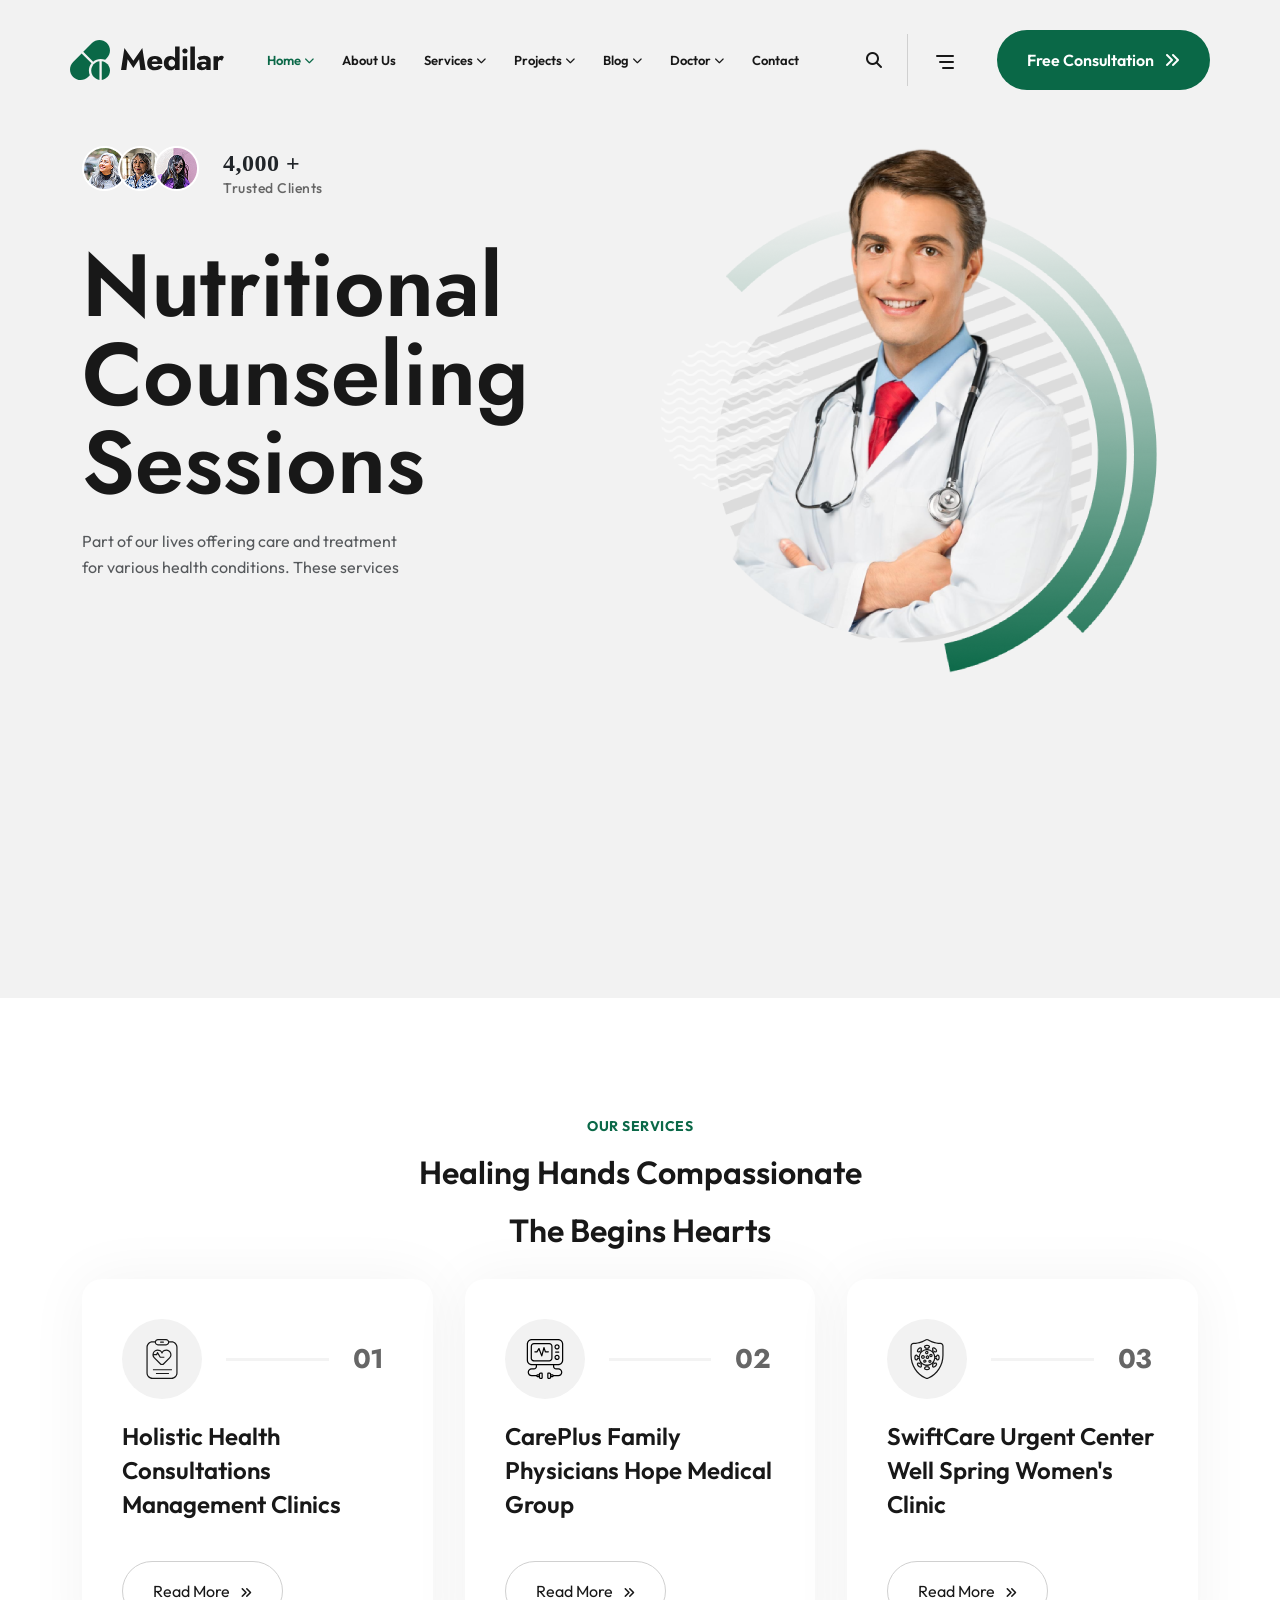
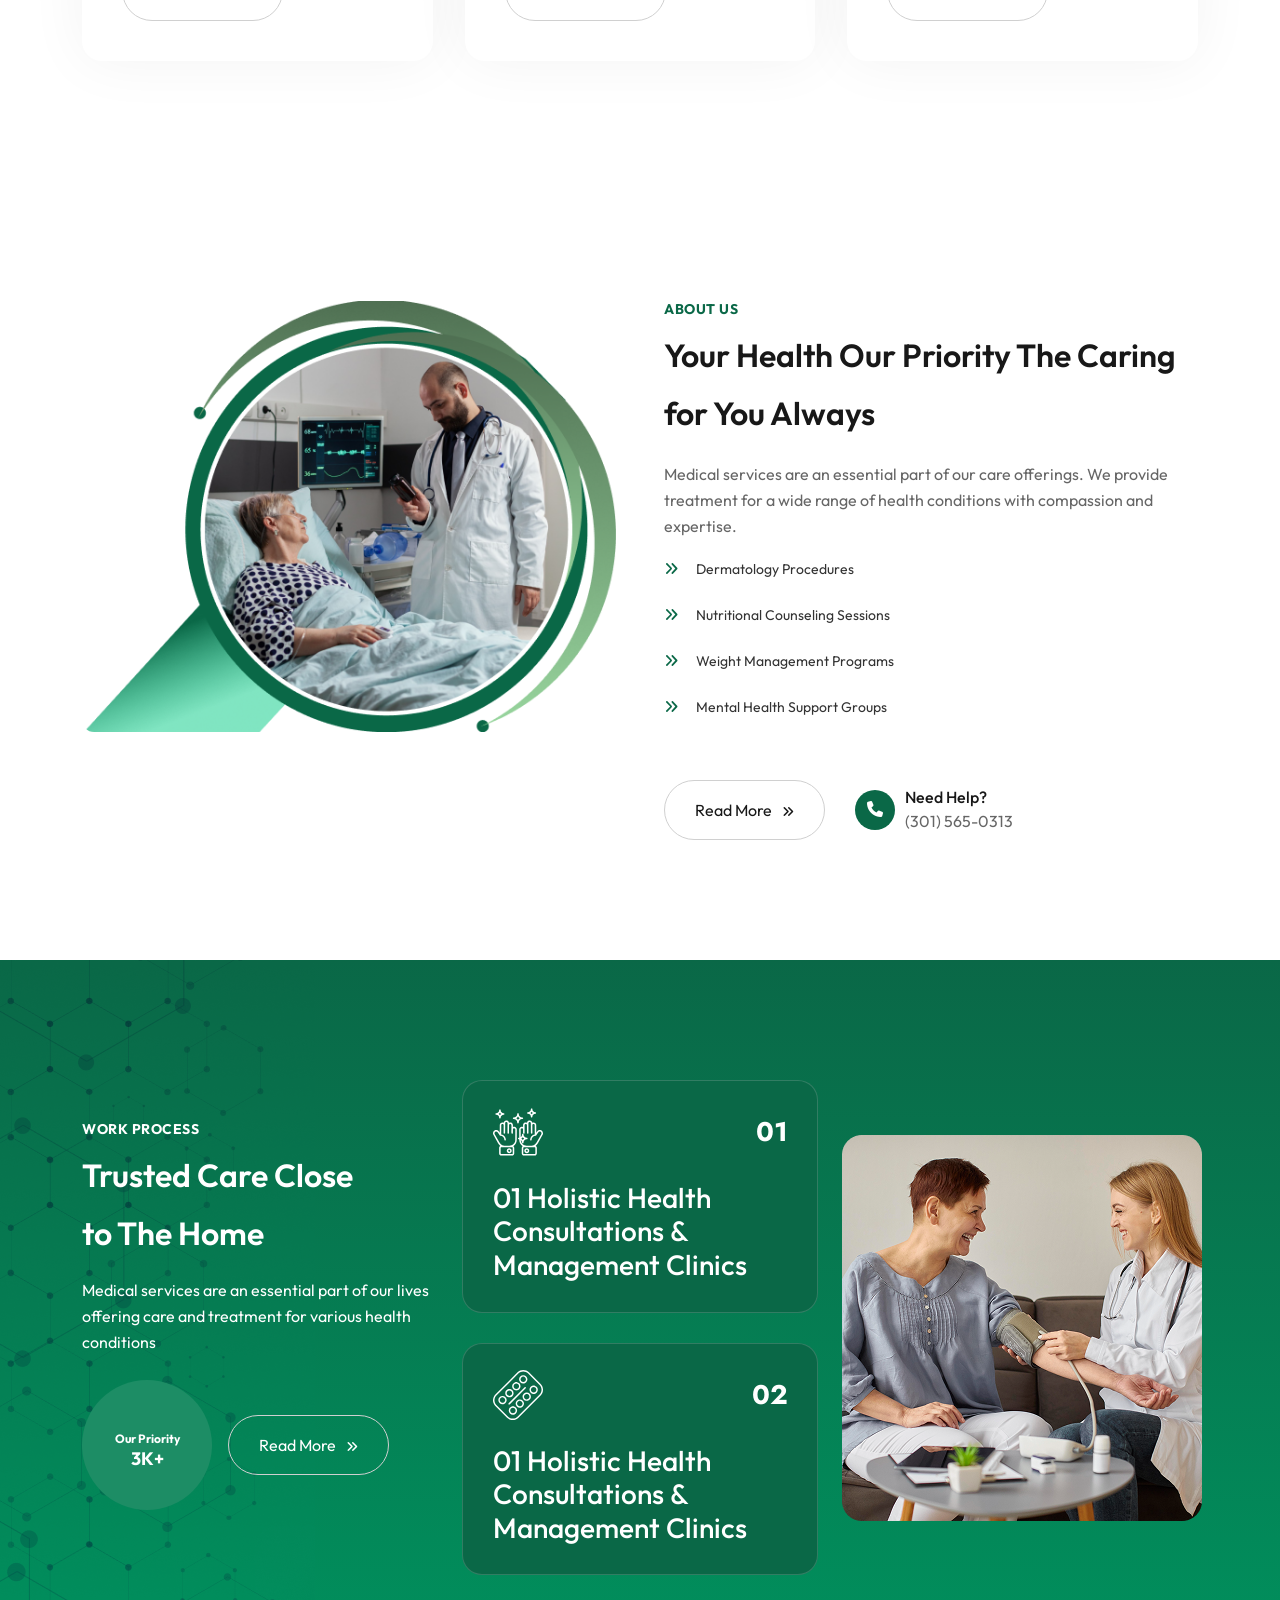
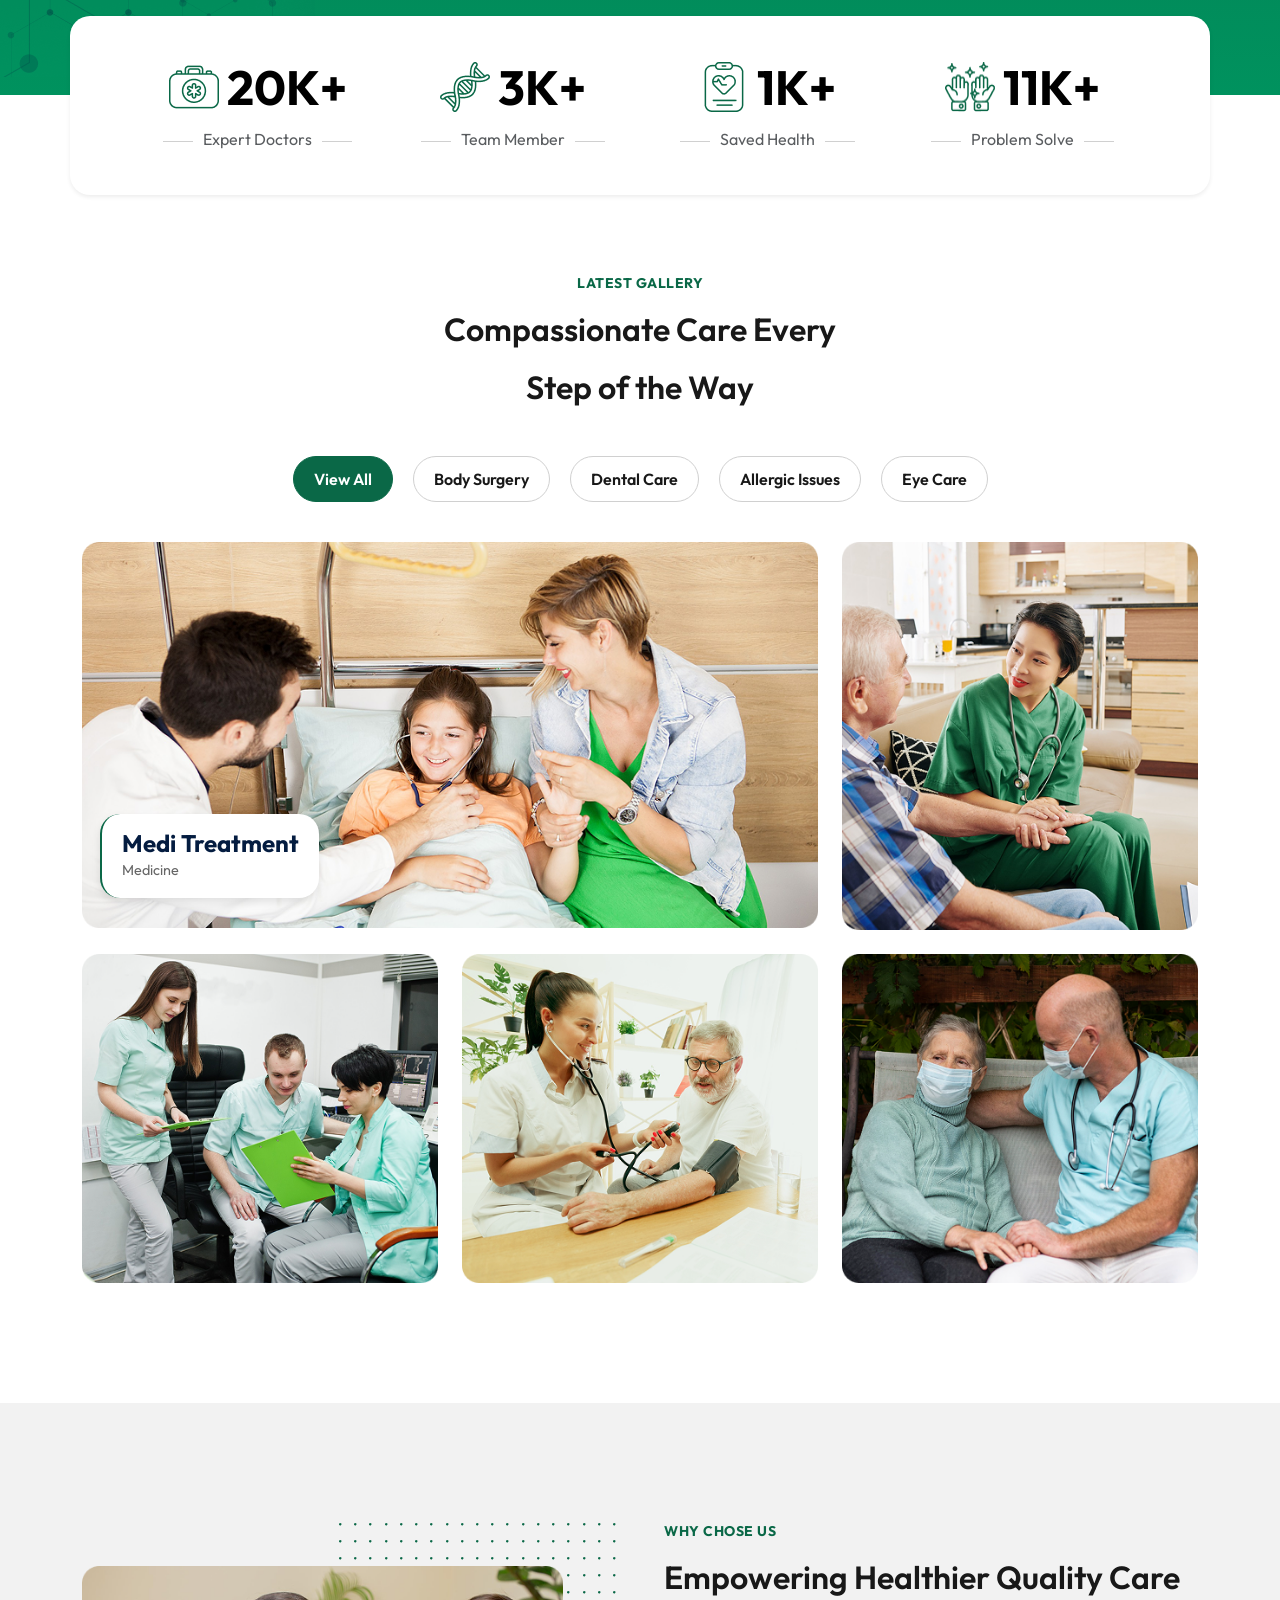
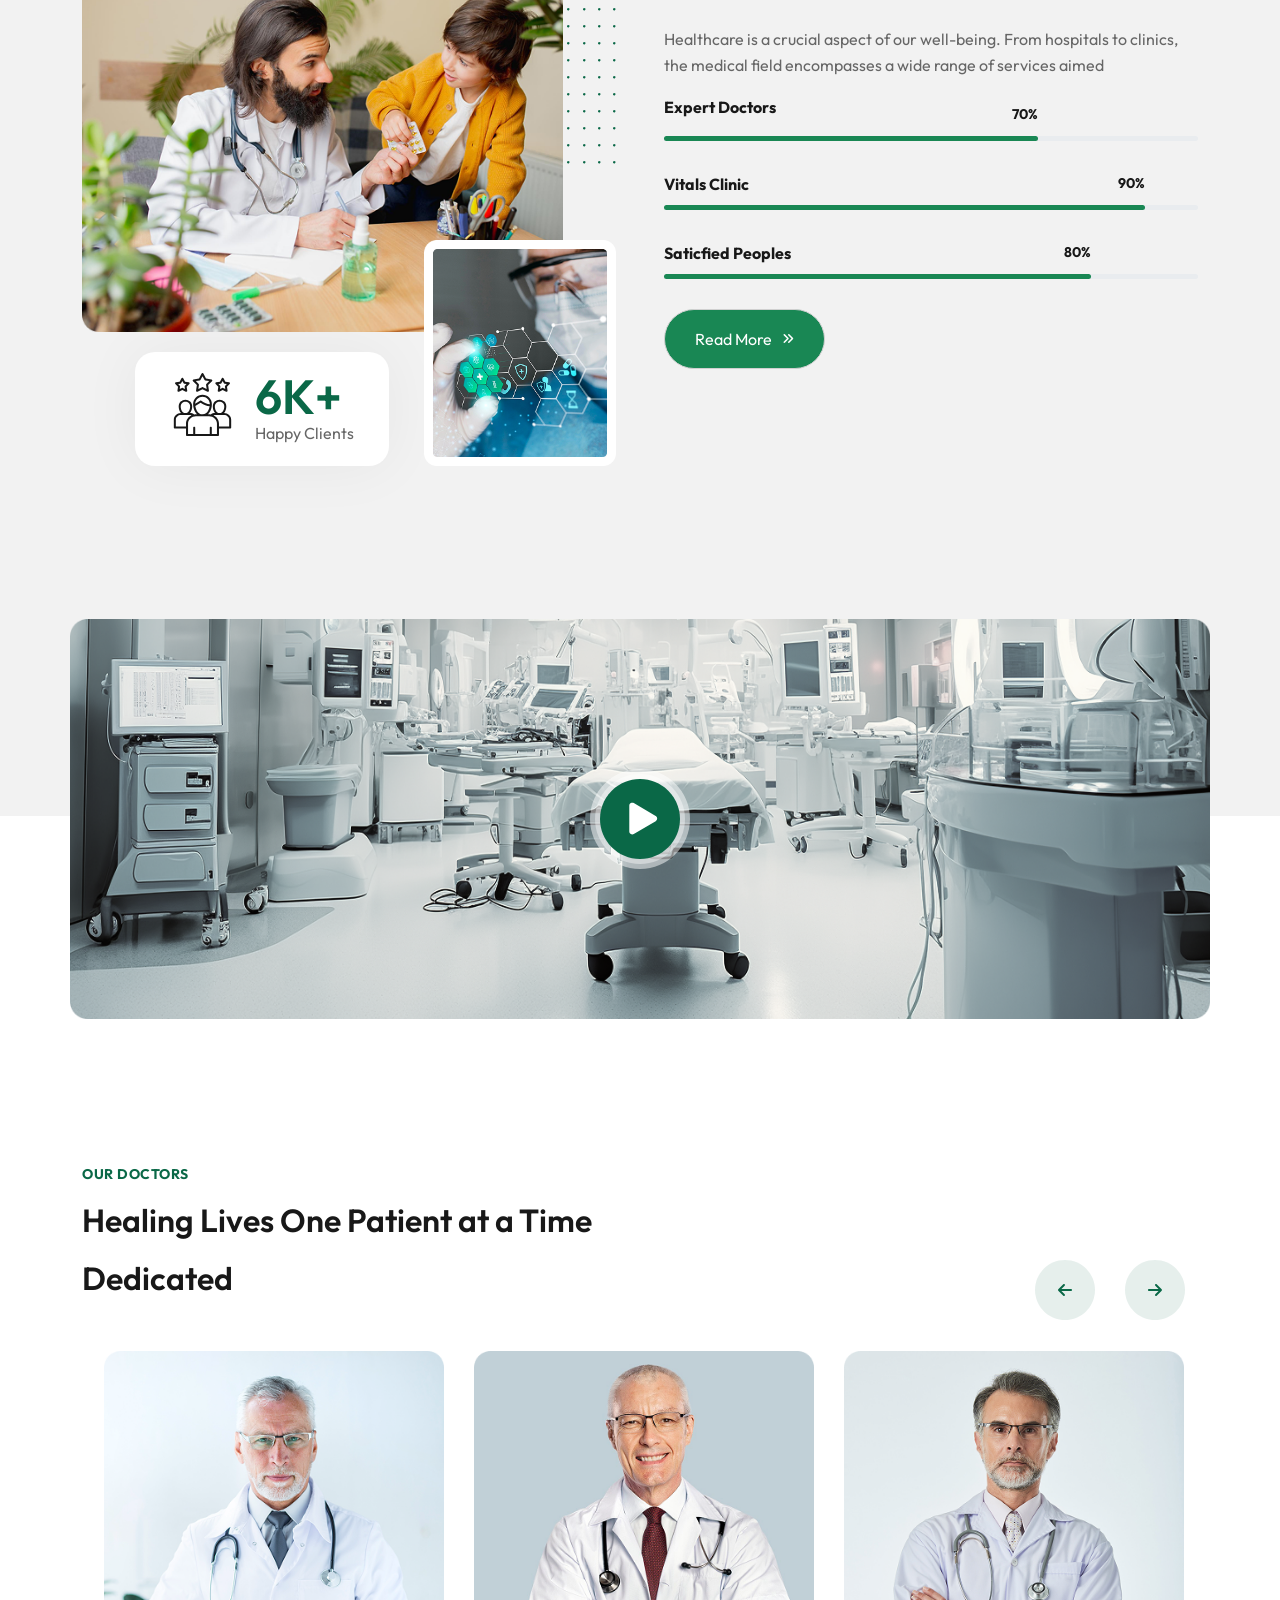
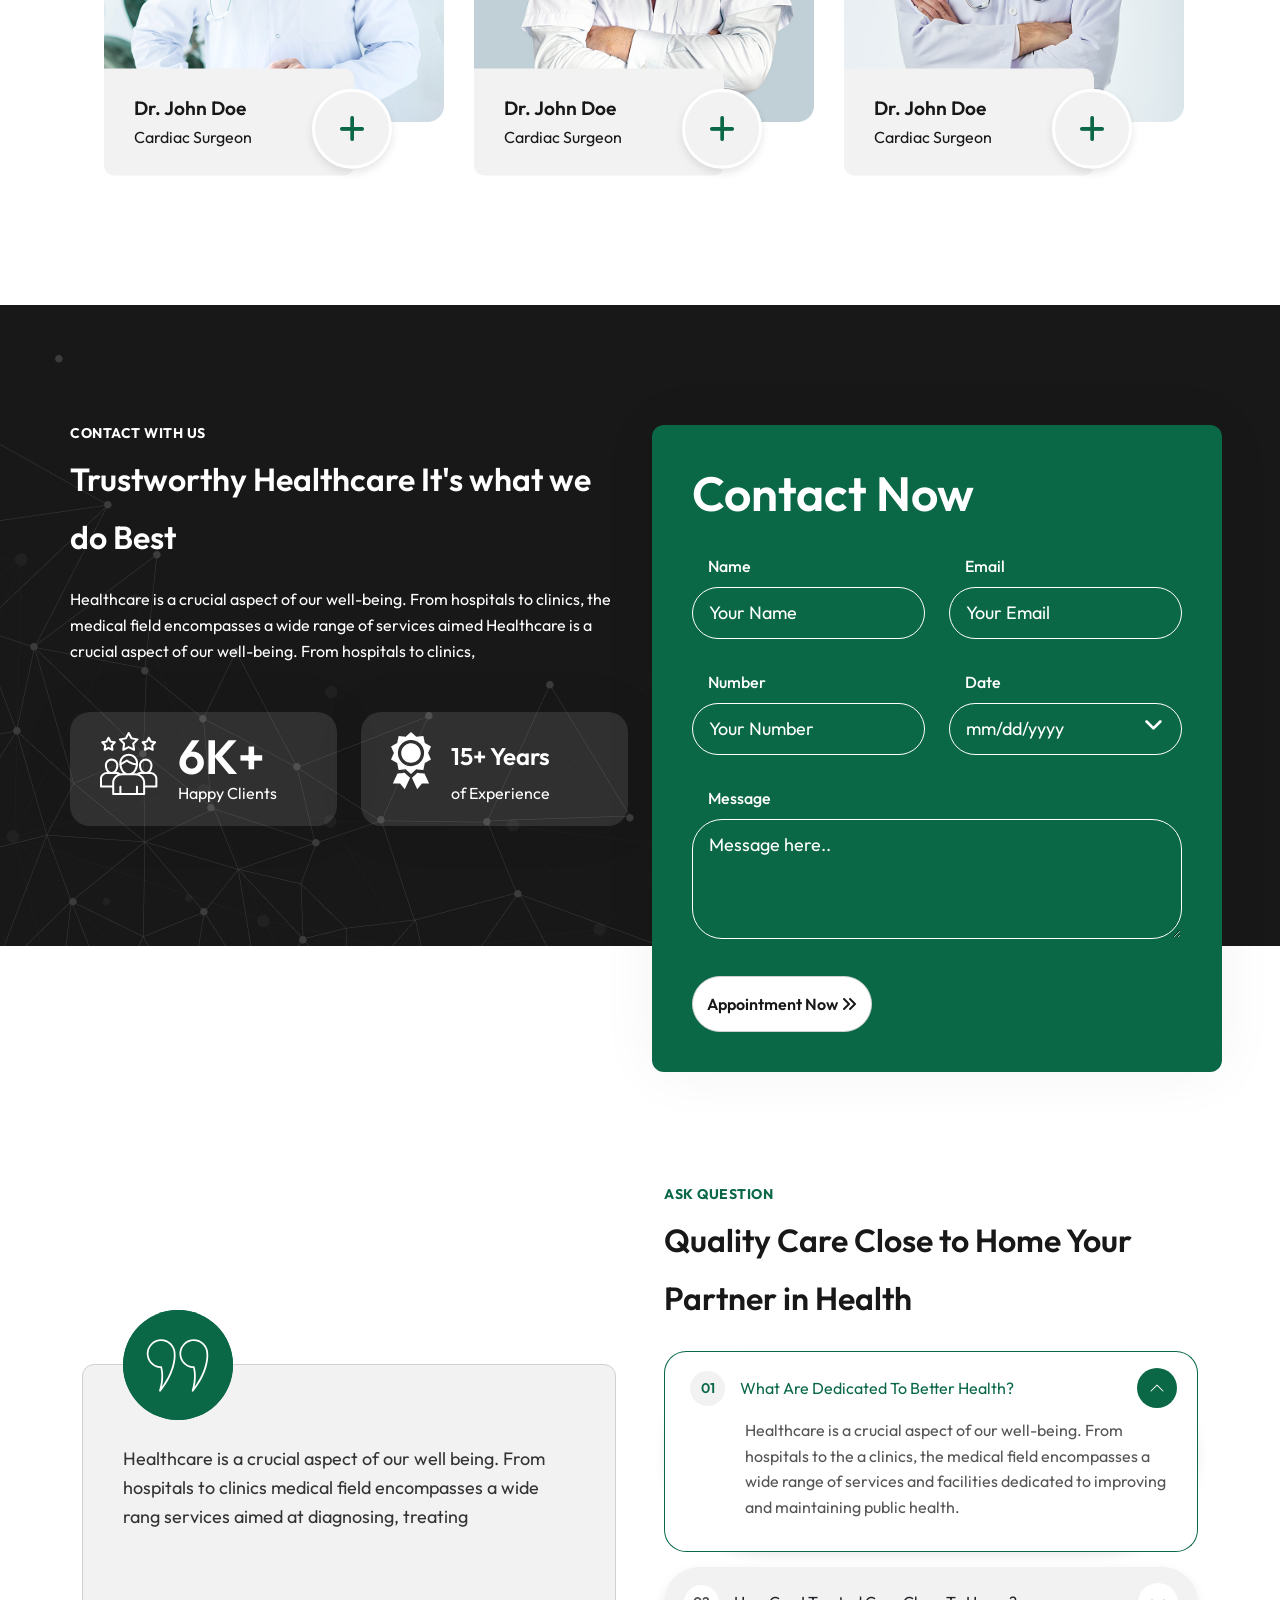
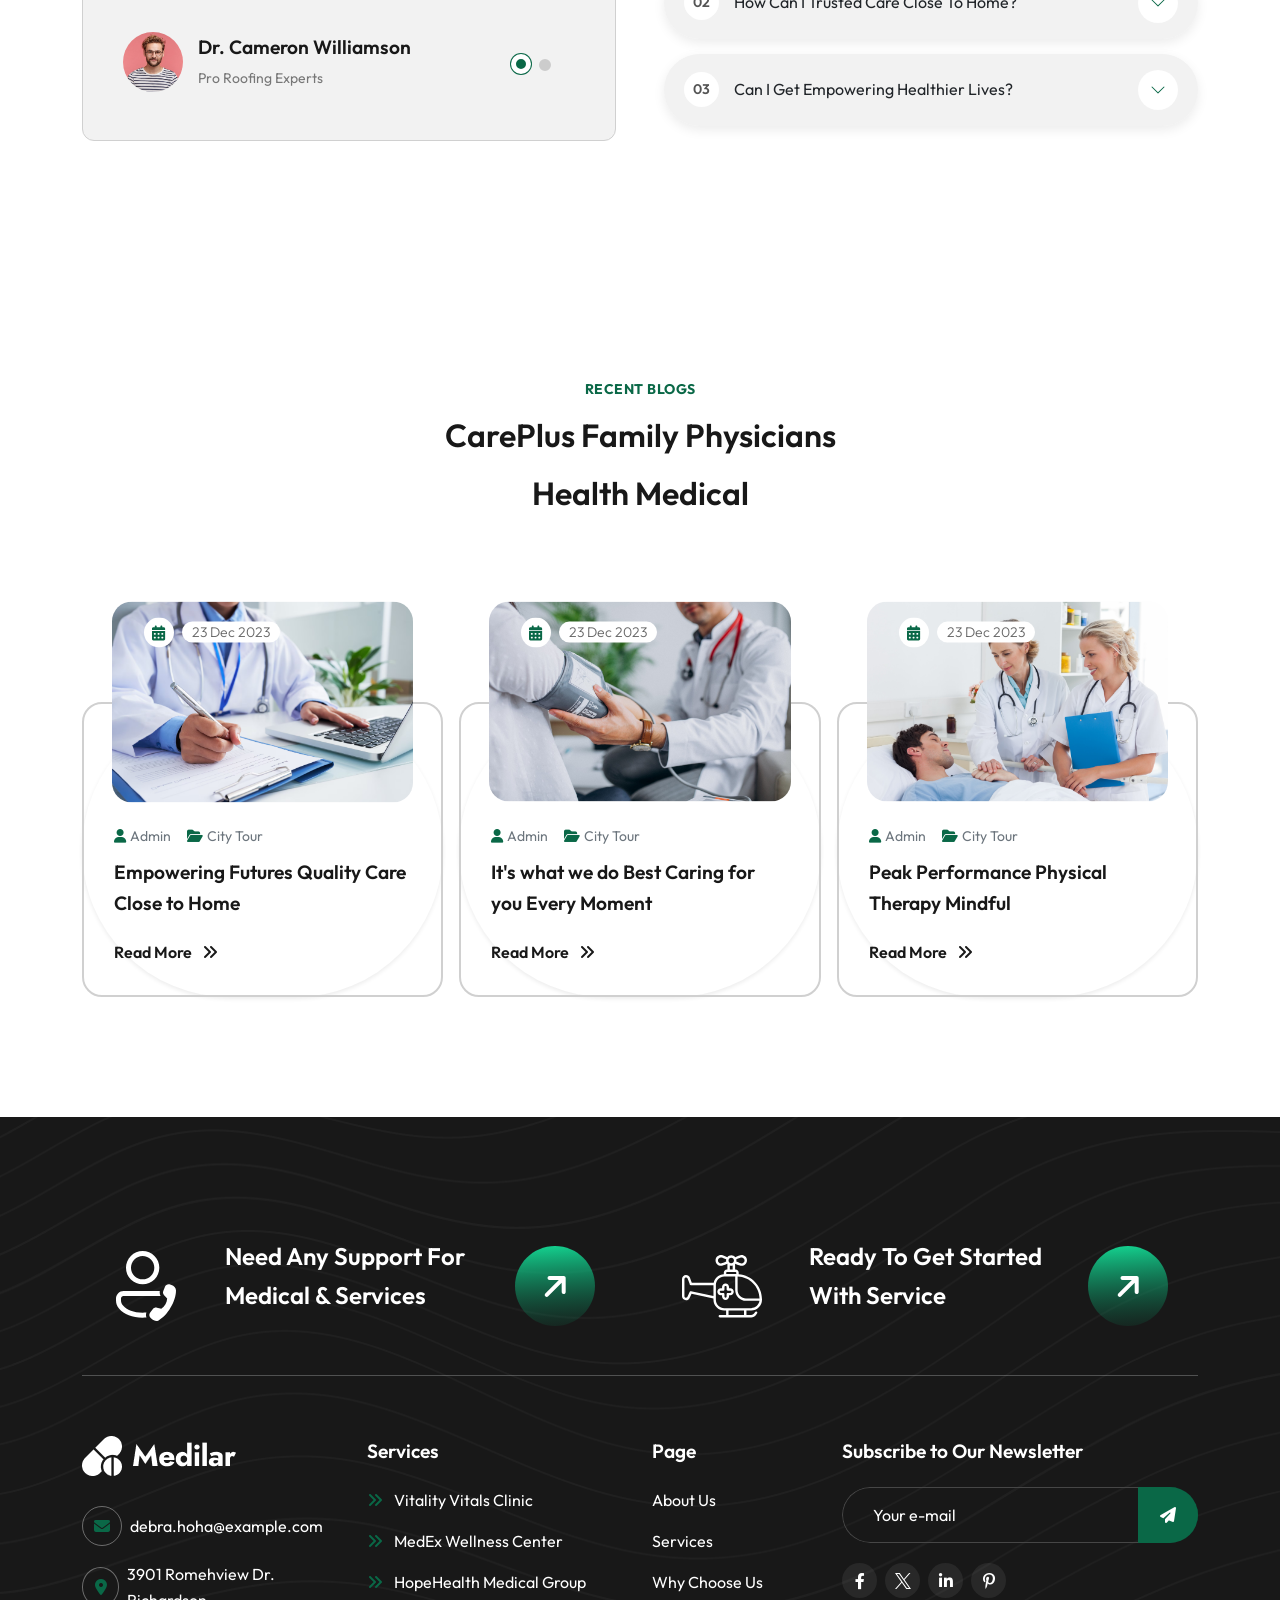
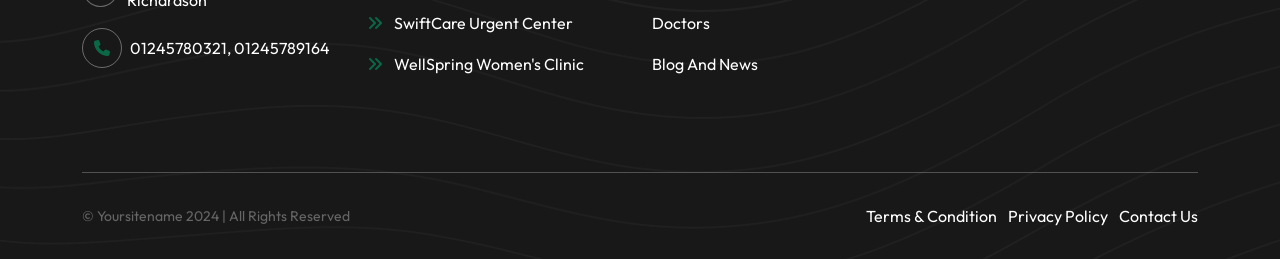
==== commit f458eae4: "working..." ====
--- a/index.html
+++ b/index.html
@@ -1,5 +1,6 @@
 <!DOCTYPE html>
 <html lang="en">
+
 
 <head>
   <!-- Required meta tags -->
@@ -220,7 +221,7 @@
     <!-- Banner section start -->
     <section class="cm-banner-section gray-bg position-relative overflow-hidden custom-wrapper-hover">
       <div class="container-md">
-        <div class="row align-items-center mt-3 gap-md-0 gap-4">
+        <div class="row  mt-3 gap-md-0 gap-4 mt-5 justify-content-between">
 
           <!-- Text Column -->
           <div class="col-md-6">
@@ -235,20 +236,29 @@
               <h5 class="trusted_clients_subtitle">
 
                 <span class="d-block fa-2x text-dark total-client">
-                  4,000+
+                  <span class="fa-2x text-dark total-client counter" data-count="4000">
+                    0
+                  </span>
+                  +
                 </span>
                 Trusted Clients
               </h5>
             </div>
-            <h2 class="banner-title">Nutritional Counseling Sessions</h2>
-            <p class="text-muted">
+            <h2 class="banner-title split-text left">Nutritional Counseling Sessions</h2>
+            <p class="text-muted animate__animated animate__customFadeInLeft">
               Part of our lives offering care and treatment for various health conditions. These services
             </p>
           </div>
           <!-- Image Column -->
-          <div class="col-md-6 mb-4 mb-md-0 image-column">
-            <img class="flip-up" src="assets/img/banner/banner-bg.png" alt="Healthcare Professional"
-              class="img-fluid w-100">
+          <div class="col-md-6 mb-4 mb-md-0 position-relative">
+            <img class="bg-image img-fluid position-absolute top-0"
+              src="assets/img/banner/header_image_background_1.png" alt="">
+            <img class="doctor-image  img-fluid position-absolute" src="assets/img/banner/doctor_2_1.png"
+              alt="">
+
+
+            <!-- <img class="flip-up" src="assets/img/banner/banner-bg.png" alt="Healthcare Professional"
+              class="img-fluid w-100"> -->
           </div>
 
         </div>
@@ -633,7 +643,7 @@
 
       </div>
       <div class="position-absolute container" id="videoContainer">
-        <div class="position-relative">
+        <div class="position-relative flip-up">
           <a id="playVideoBtn" href="https://youtu.be/VifTgRdyRhU?si=EkydL_dyTgVpYDBk"
             class="flip-up vidplay d-block btn btn-link position-absolute top-50 start-50 translate-middle"
             aria-label="paly video button">
--- a/assets/css/odometer.css
+++ b/assets/css/odometer.css
@@ -0,0 +1,89 @@
+.odometer.odometer-auto-theme, .odometer.odometer-theme-default {
+  display: inline-block;
+  vertical-align: middle;
+  vertical-align: auto;
+  zoom: 1;
+  display: inline;
+  position: relative;
+}
+.odometer.odometer-auto-theme .odometer-digit, .odometer.odometer-theme-default .odometer-digit {
+  display: inline-block;
+  vertical-align: middle;
+  vertical-align: auto;
+  zoom: 1;
+  display: inline;
+  position: relative;
+}
+.odometer.odometer-auto-theme .odometer-digit .odometer-digit-spacer, .odometer.odometer-theme-default .odometer-digit .odometer-digit-spacer {
+  display: inline-block;
+  vertical-align: middle;
+  vertical-align: auto;
+  zoom: 1;
+  display: inline;
+  visibility: hidden;
+}
+.odometer.odometer-auto-theme .odometer-digit .odometer-digit-inner, .odometer.odometer-theme-default .odometer-digit .odometer-digit-inner {
+  text-align: left;
+  display: block;
+  position: absolute;
+  top: 0;
+  left: 0;
+  right: 0;
+  bottom: 0;
+  overflow: hidden;
+}
+.odometer.odometer-auto-theme .odometer-digit .odometer-ribbon, .odometer.odometer-theme-default .odometer-digit .odometer-ribbon {
+  display: block;
+}
+.odometer.odometer-auto-theme .odometer-digit .odometer-ribbon-inner, .odometer.odometer-theme-default .odometer-digit .odometer-ribbon-inner {
+  display: block;
+  -webkit-backface-visibility: hidden;
+}
+.odometer.odometer-auto-theme .odometer-digit .odometer-value, .odometer.odometer-theme-default .odometer-digit .odometer-value {
+  display: block;
+  -webkit-transform: translateZ(0);
+}
+.odometer.odometer-auto-theme .odometer-digit .odometer-value.odometer-last-value, .odometer.odometer-theme-default .odometer-digit .odometer-value.odometer-last-value {
+  position: absolute;
+}
+.odometer.odometer-auto-theme.odometer-animating-up .odometer-ribbon-inner, .odometer.odometer-theme-default.odometer-animating-up .odometer-ribbon-inner {
+  -webkit-transition: -webkit-transform 2s;
+  -moz-transition: -moz-transform 2s;
+  -ms-transition: -ms-transform 2s;
+  -o-transition: -o-transform 2s;
+  transition: transform 2s;
+}
+.odometer.odometer-auto-theme.odometer-animating-up.odometer-animating .odometer-ribbon-inner, .odometer.odometer-theme-default.odometer-animating-up.odometer-animating .odometer-ribbon-inner {
+  -webkit-transform: translateY(-100%);
+  -moz-transform: translateY(-100%);
+  -ms-transform: translateY(-100%);
+  -o-transform: translateY(-100%);
+  transform: translateY(-100%);
+}
+.odometer.odometer-auto-theme.odometer-animating-down .odometer-ribbon-inner, .odometer.odometer-theme-default.odometer-animating-down .odometer-ribbon-inner {
+  -webkit-transform: translateY(-100%);
+  -moz-transform: translateY(-100%);
+  -ms-transform: translateY(-100%);
+  -o-transform: translateY(-100%);
+  transform: translateY(-100%);
+}
+.odometer.odometer-auto-theme.odometer-animating-down.odometer-animating .odometer-ribbon-inner, .odometer.odometer-theme-default.odometer-animating-down.odometer-animating .odometer-ribbon-inner {
+  -webkit-transition: -webkit-transform 2s;
+  -moz-transition: -moz-transform 2s;
+  -ms-transition: -ms-transform 2s;
+  -o-transition: -o-transform 2s;
+  transition: transform 2s;
+  -webkit-transform: translateY(0);
+  -moz-transform: translateY(0);
+  -ms-transform: translateY(0);
+  -o-transform: translateY(0);
+  transform: translateY(0);
+}
+
+.odometer.odometer-auto-theme, .odometer.odometer-theme-default {
+  font-family: "Helvetica Neue", sans-serif;
+  line-height: 1.1em;
+}
+.odometer.odometer-auto-theme .odometer-value, .odometer.odometer-theme-default .odometer-value {
+  text-align: center;
+}
--- a/assets/css/style.css
+++ b/assets/css/style.css
@@ -328,7 +328,7 @@
   margin-bottom: 20px;
   font-style: normal;
   font-weight: 600;
-  line-height: 1.5lh;
+  line-height: 58px;
   color: var(--bs-black-color);
 }
 
@@ -367,6 +367,7 @@
   .heading-style5,
   .heading-style6 {
     margin-bottom: 16px;
+    line-height: 1.3lh;
   }
 }
 .description {
@@ -401,6 +402,20 @@
   width: 100%;
   height: 100%;
   overflow: hidden !important;
+}
+
+@keyframes customFadeInLeft {
+  from {
+    transform: translateX(-80px); /* start 80px left */
+    opacity: 0;
+  }
+  to {
+    transform: translateX(0);
+    opacity: 1;
+  }
+}
+.animate__customFadeInLeft {
+  animation: customFadeInLeft 1s ease-out forwards;
 }
 
 /* Form input css */
@@ -1182,6 +1197,7 @@
 /* Banner */
 .cm-banner-section {
   background: #F2F2F2;
+  height: 100vh;
 }
 .cm-banner-section h5 {
   font-size: 1rem;
@@ -1208,6 +1224,10 @@
 }
 .cm-banner-section .trusted_client_img:first-child {
   margin-left: 0 !important;
+}
+.cm-banner-section .doctor-image {
+  top: -8px;
+  left: 30px;
 }
 .cm-banner-section .total-client {
   color: var(--Gray-900, #181818);
@@ -1225,7 +1245,35 @@
   font-size: 14px;
 }
 
+@media screen and (max-width: 1200px) {
+  .cm-banner-section {
+    height: 900px;
+  }
+  .doctor-image {
+    top: -20px !important;
+    left: 22px !important;
+  }
+}
 @media screen and (max-width: 767px) {
+  .cm-banner-section {
+    height: 1000px;
+  }
+  .cm-banner-section .doctor-image {
+    top: -15px;
+    left: 20px;
+  }
+  .cm-banner-section p {
+    width: 100%;
+  }
+}
+@media screen and (max-width: 426px) {
+  .cm-banner-section {
+    height: 850px;
+  }
+  .cm-banner-section .doctor-image {
+    top: -15px;
+    left: 18px;
+  }
   .cm-banner-section p {
     width: 100%;
   }
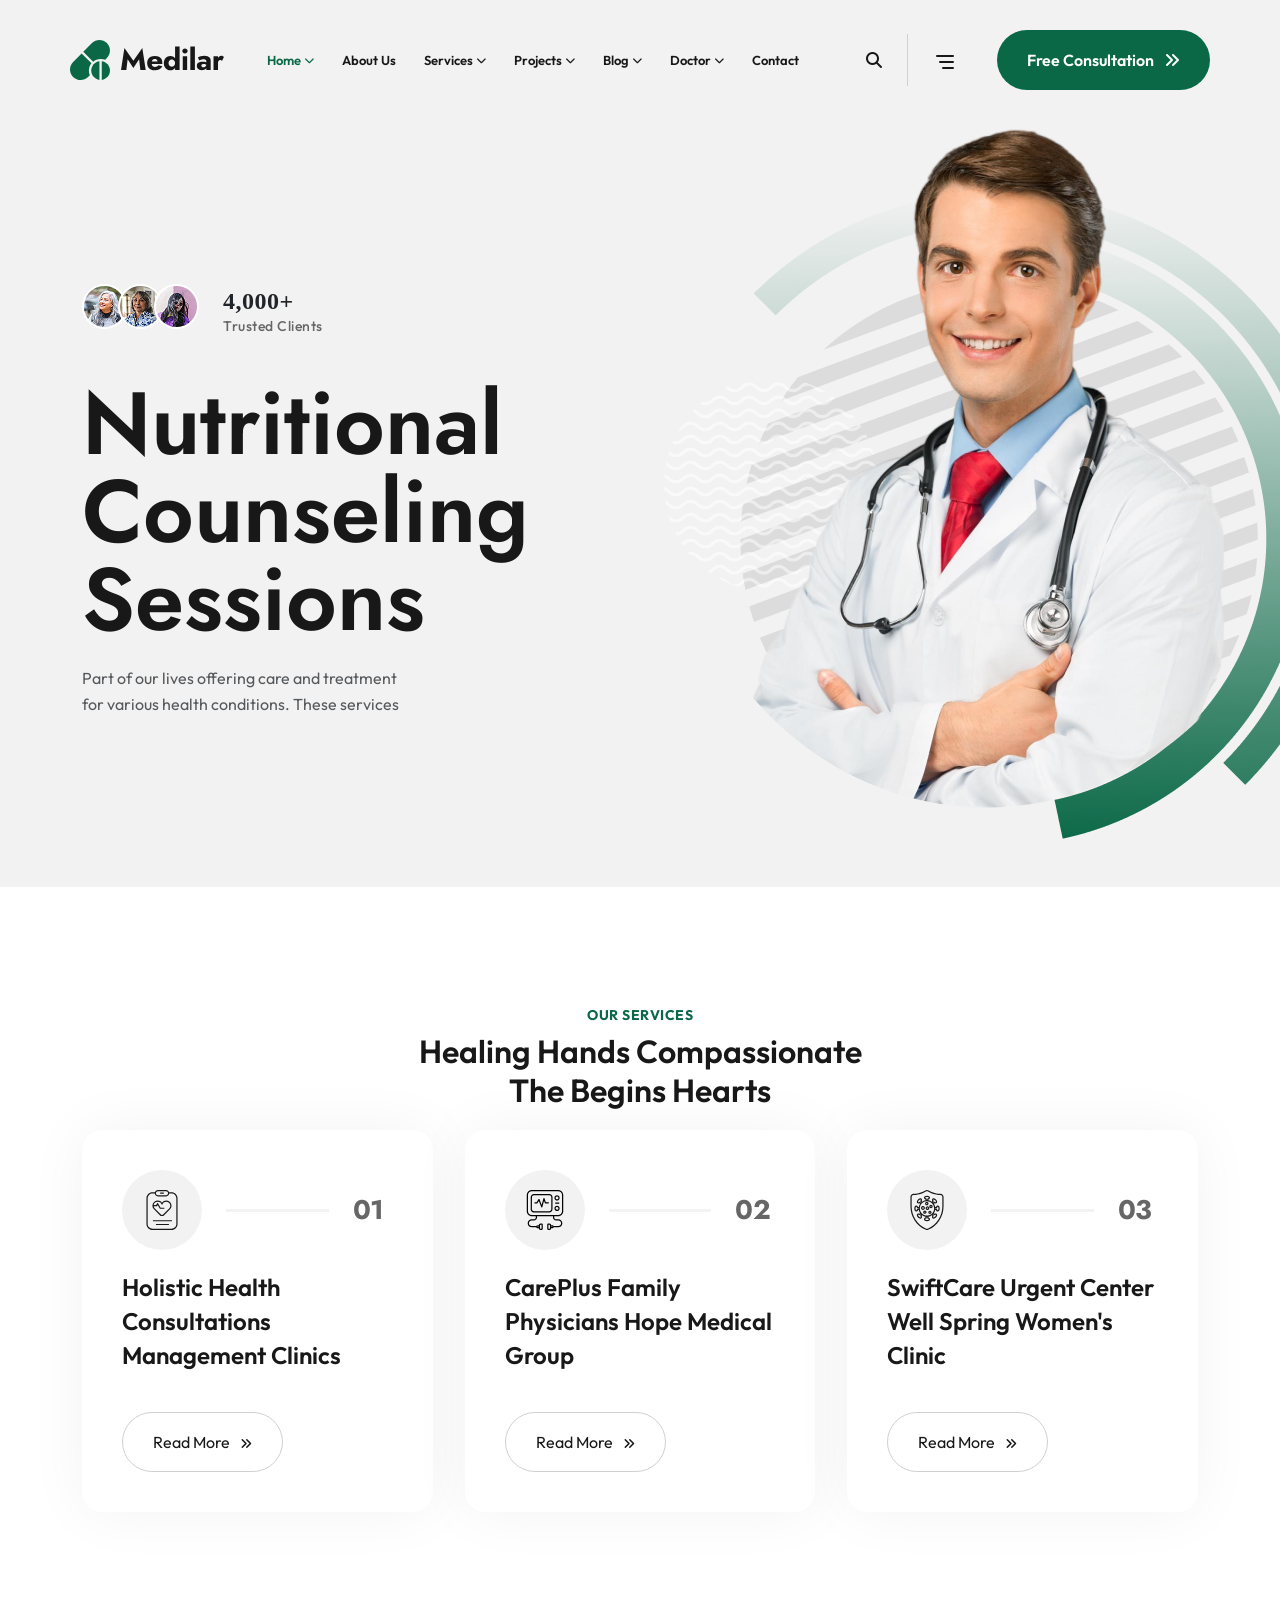
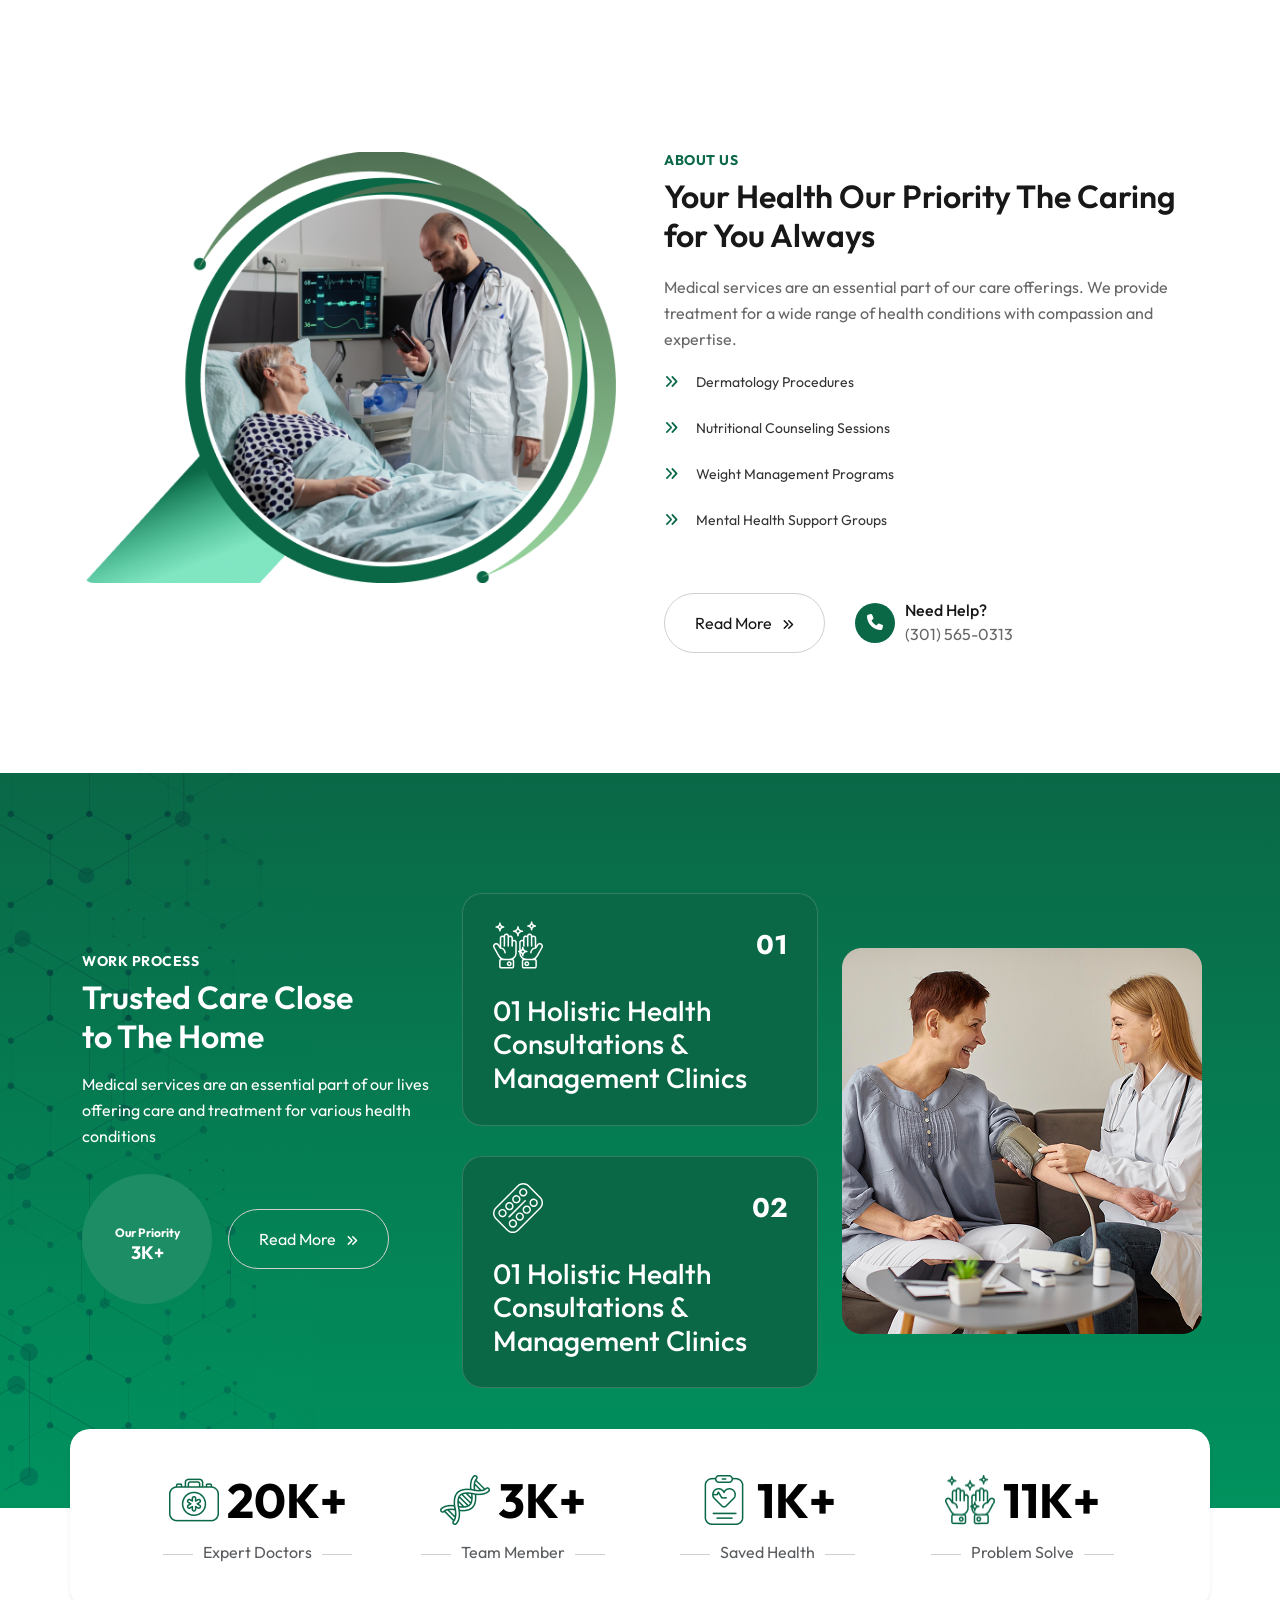
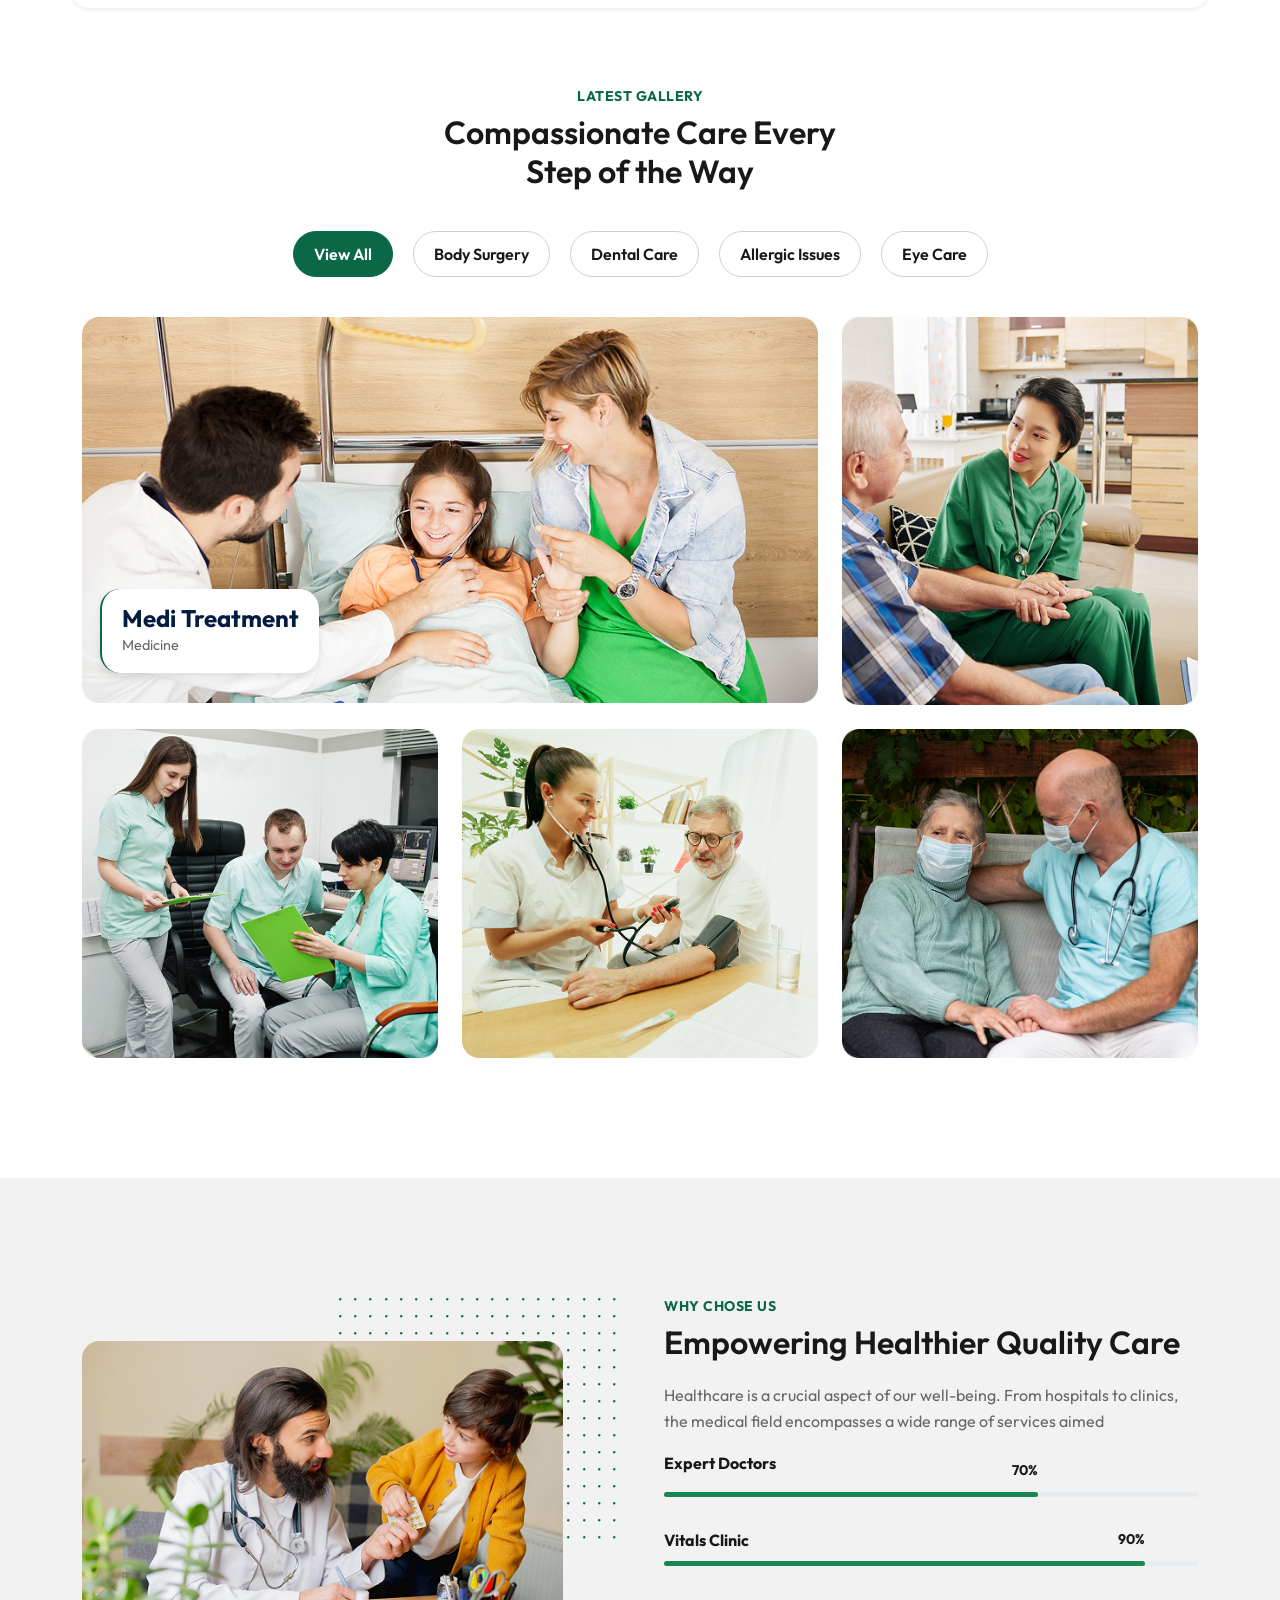
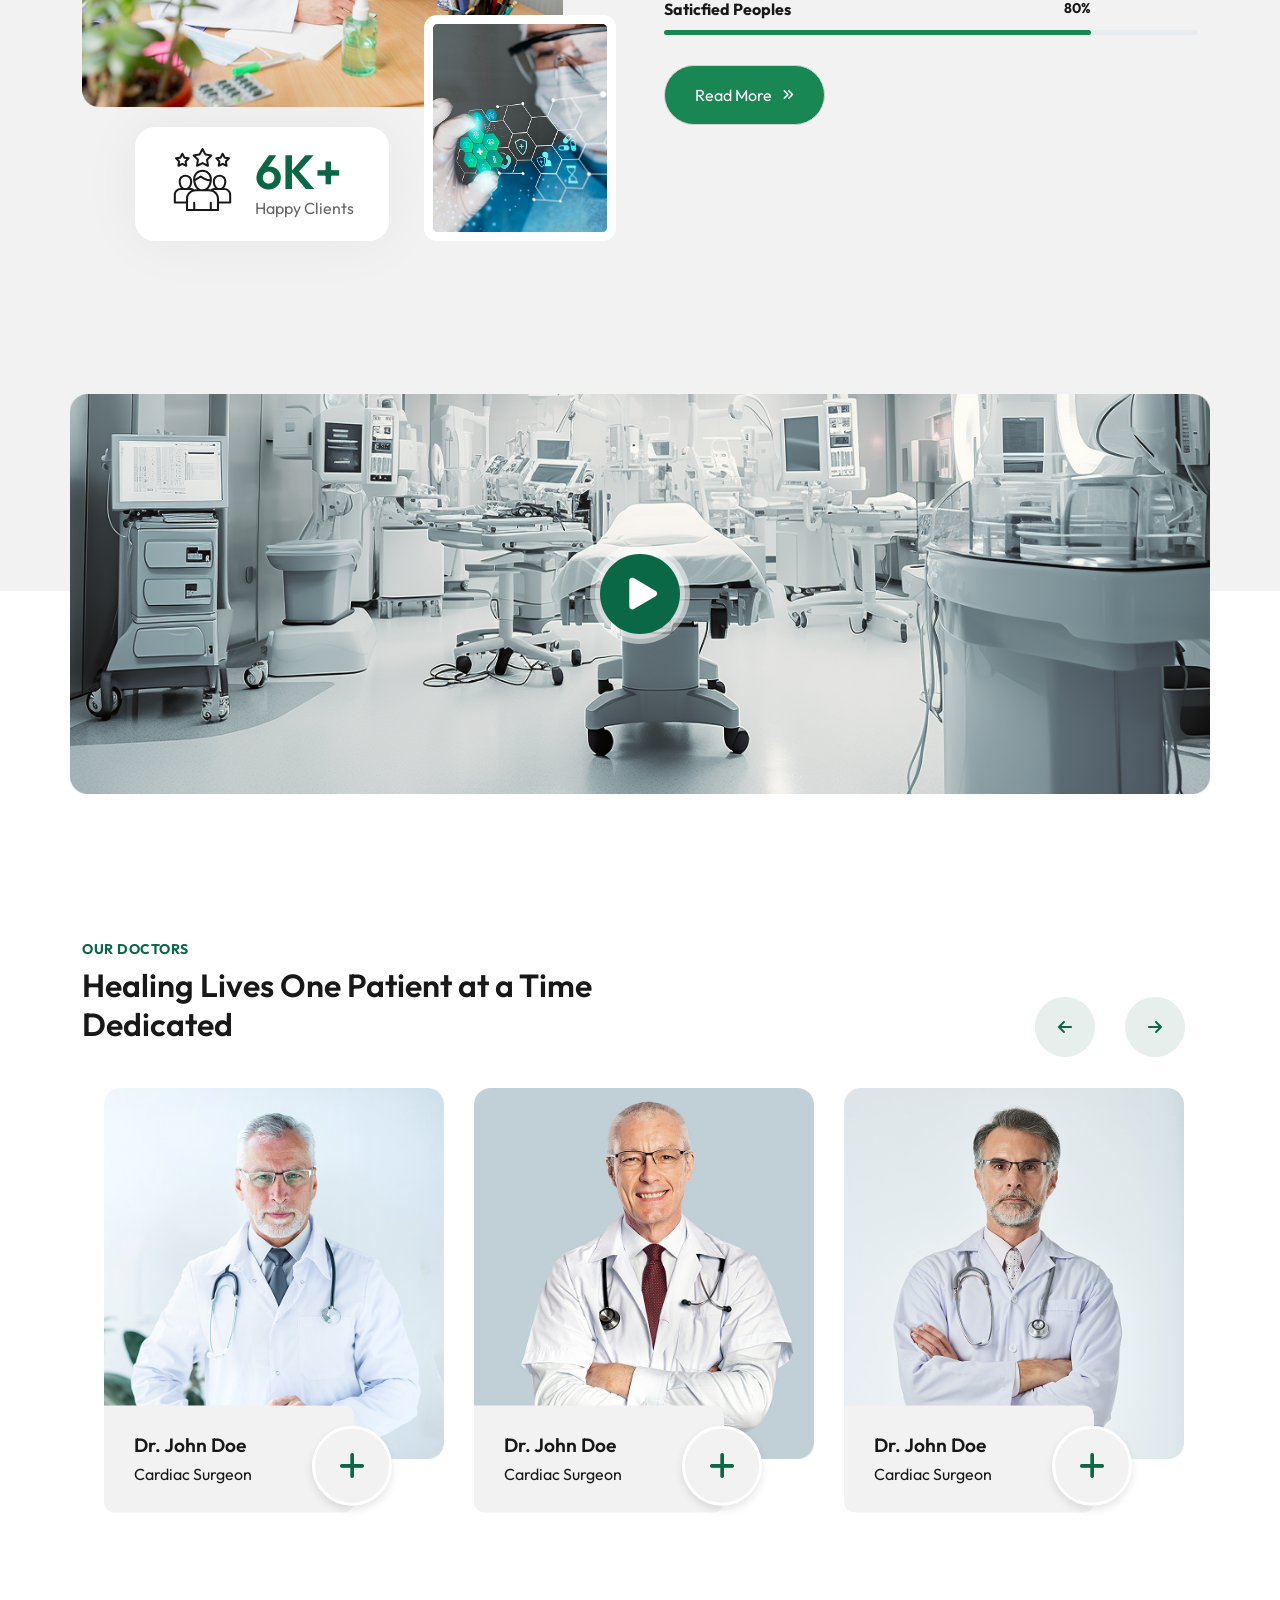
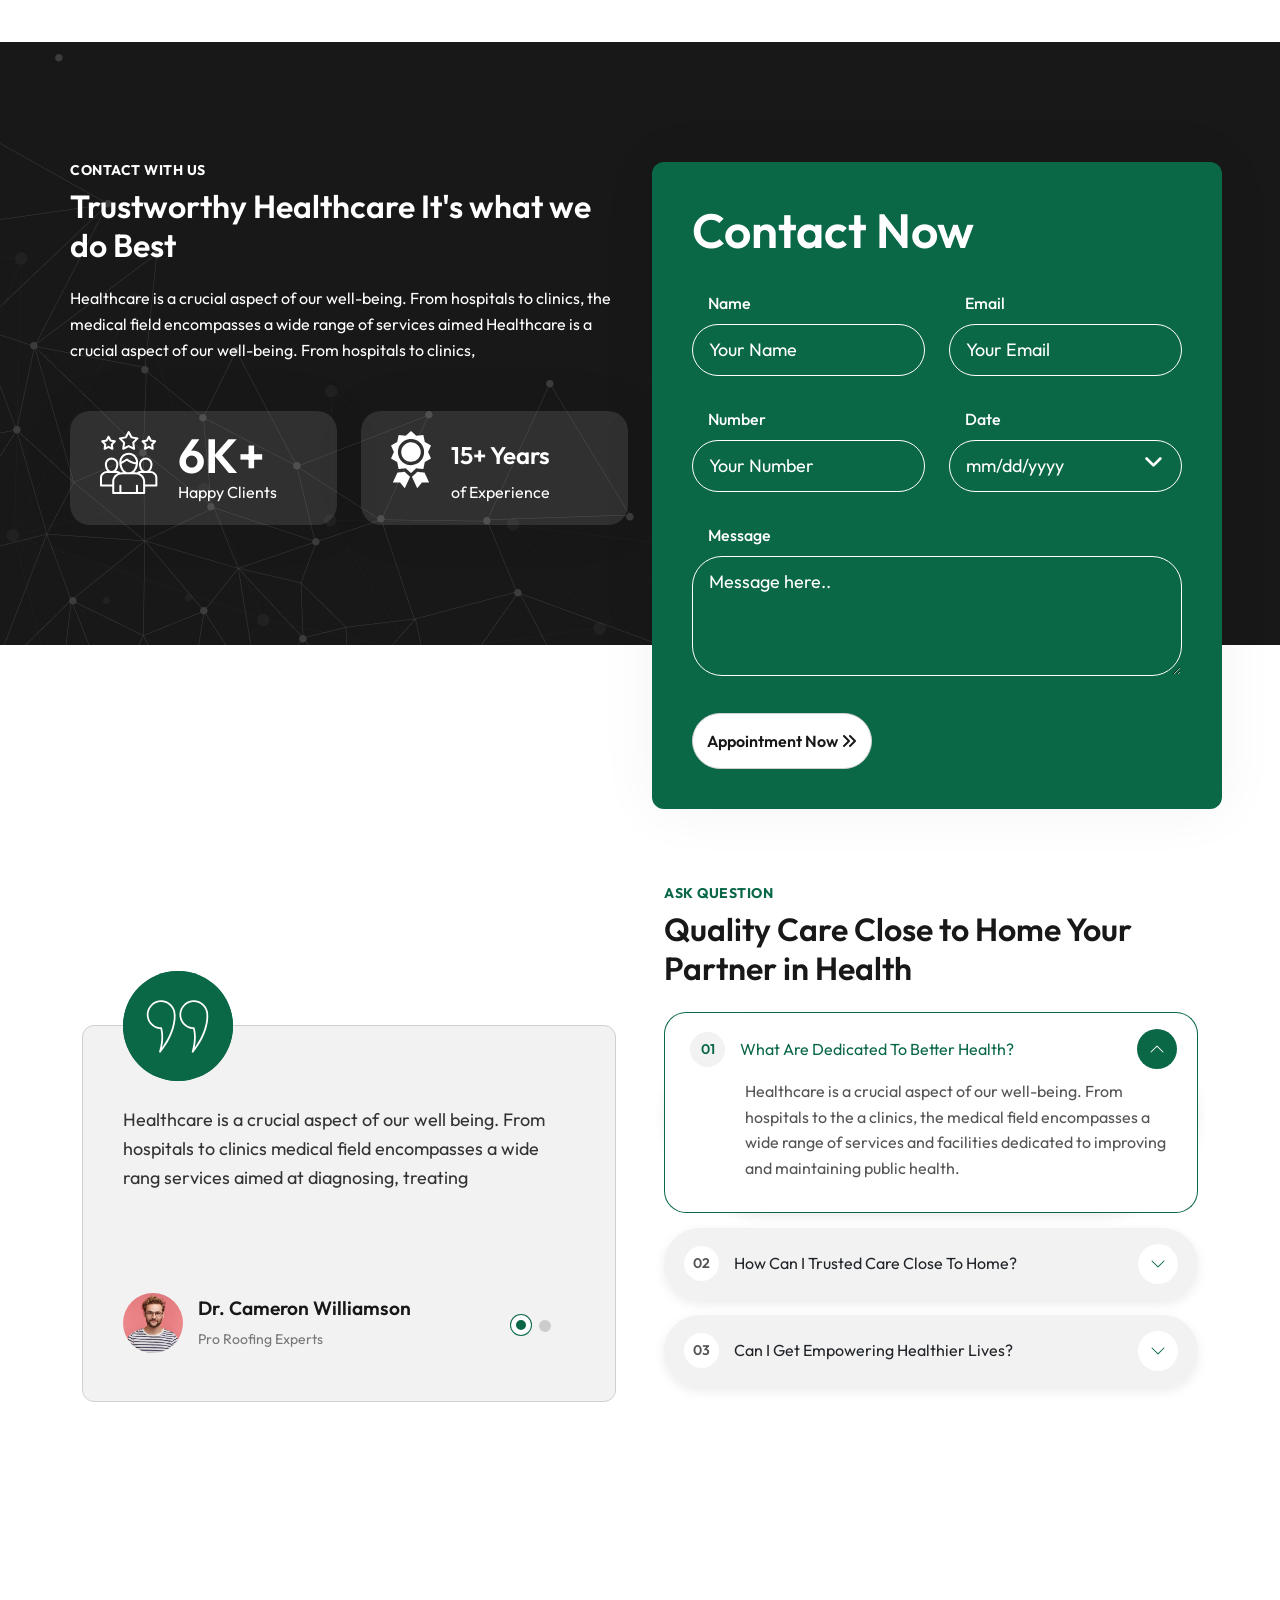
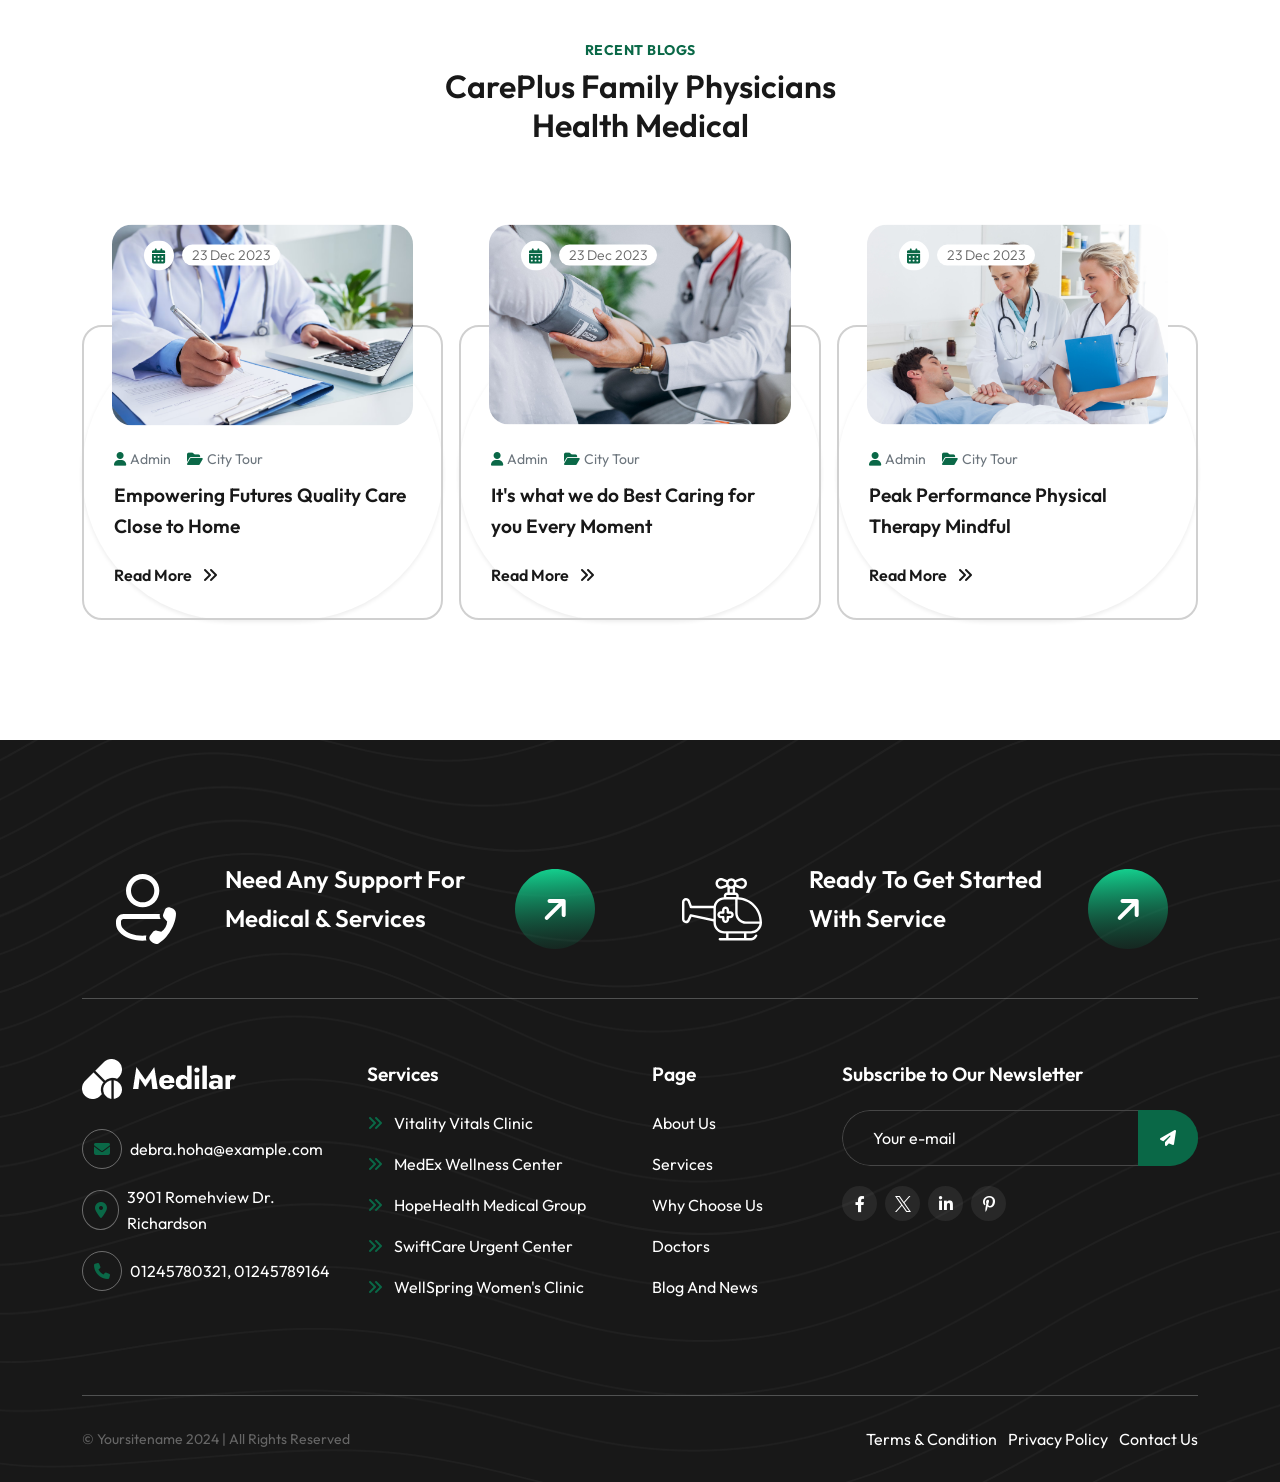
==== commit b2ba0498: "Merge pull request #1 from imranertaza/dev_2 working on home page" ====
--- a/index.html
+++ b/index.html
@@ -1,6 +1,5 @@
 <!DOCTYPE html>
 <html lang="en">
-
 
 <head>
   <!-- Required meta tags -->
@@ -221,7 +220,7 @@
     <!-- Banner section start -->
     <section class="cm-banner-section gray-bg position-relative overflow-hidden custom-wrapper-hover">
       <div class="container-md">
-        <div class="row  mt-3 gap-md-0 gap-4 mt-5 justify-content-between">
+        <div class="row align-items-center mt-3 gap-md-0 gap-4">
 
           <!-- Text Column -->
           <div class="col-md-6">
@@ -236,29 +235,20 @@
               <h5 class="trusted_clients_subtitle">
 
                 <span class="d-block fa-2x text-dark total-client">
-                  <span class="fa-2x text-dark total-client counter" data-count="4000">
-                    0
-                  </span>
-                  +
+                  4,000+
                 </span>
                 Trusted Clients
               </h5>
             </div>
-            <h2 class="banner-title split-text left">Nutritional Counseling Sessions</h2>
-            <p class="text-muted animate__animated animate__customFadeInLeft">
+            <h2 class="banner-title">Nutritional Counseling Sessions</h2>
+            <p class="text-muted">
               Part of our lives offering care and treatment for various health conditions. These services
             </p>
           </div>
           <!-- Image Column -->
-          <div class="col-md-6 mb-4 mb-md-0 position-relative">
-            <img class="bg-image img-fluid position-absolute top-0"
-              src="assets/img/banner/header_image_background_1.png" alt="">
-            <img class="doctor-image  img-fluid position-absolute" src="assets/img/banner/doctor_2_1.png"
-              alt="">
-
-
-            <!-- <img class="flip-up" src="assets/img/banner/banner-bg.png" alt="Healthcare Professional"
-              class="img-fluid w-100"> -->
+          <div class="col-md-6 mb-4 mb-md-0 image-column">
+            <img class="flip-up" src="assets/img/banner/banner-bg.png" alt="Healthcare Professional"
+              class="img-fluid w-100">
           </div>
 
         </div>
@@ -643,7 +633,7 @@
 
       </div>
       <div class="position-absolute container" id="videoContainer">
-        <div class="position-relative flip-up">
+        <div class="position-relative">
           <a id="playVideoBtn" href="https://youtu.be/VifTgRdyRhU?si=EkydL_dyTgVpYDBk"
             class="flip-up vidplay d-block btn btn-link position-absolute top-50 start-50 translate-middle"
             aria-label="paly video button">
--- a/assets/css/style.css
+++ b/assets/css/style.css
@@ -328,7 +328,7 @@
   margin-bottom: 20px;
   font-style: normal;
   font-weight: 600;
-  line-height: 58px;
+  line-height: 1.5lh;
   color: var(--bs-black-color);
 }
 
@@ -367,7 +367,6 @@
   .heading-style5,
   .heading-style6 {
     margin-bottom: 16px;
-    line-height: 1.3lh;
   }
 }
 .description {
@@ -402,20 +401,6 @@
   width: 100%;
   height: 100%;
   overflow: hidden !important;
-}
-
-@keyframes customFadeInLeft {
-  from {
-    transform: translateX(-80px); /* start 80px left */
-    opacity: 0;
-  }
-  to {
-    transform: translateX(0);
-    opacity: 1;
-  }
-}
-.animate__customFadeInLeft {
-  animation: customFadeInLeft 1s ease-out forwards;
 }
 
 /* Form input css */
@@ -1197,7 +1182,6 @@
 /* Banner */
 .cm-banner-section {
   background: #F2F2F2;
-  height: 100vh;
 }
 .cm-banner-section h5 {
   font-size: 1rem;
@@ -1224,10 +1208,6 @@
 }
 .cm-banner-section .trusted_client_img:first-child {
   margin-left: 0 !important;
-}
-.cm-banner-section .doctor-image {
-  top: -8px;
-  left: 30px;
 }
 .cm-banner-section .total-client {
   color: var(--Gray-900, #181818);
@@ -1245,35 +1225,7 @@
   font-size: 14px;
 }
 
-@media screen and (max-width: 1200px) {
-  .cm-banner-section {
-    height: 900px;
-  }
-  .doctor-image {
-    top: -20px !important;
-    left: 22px !important;
-  }
-}
 @media screen and (max-width: 767px) {
-  .cm-banner-section {
-    height: 1000px;
-  }
-  .cm-banner-section .doctor-image {
-    top: -15px;
-    left: 20px;
-  }
-  .cm-banner-section p {
-    width: 100%;
-  }
-}
-@media screen and (max-width: 426px) {
-  .cm-banner-section {
-    height: 850px;
-  }
-  .cm-banner-section .doctor-image {
-    top: -15px;
-    left: 18px;
-  }
   .cm-banner-section p {
     width: 100%;
   }
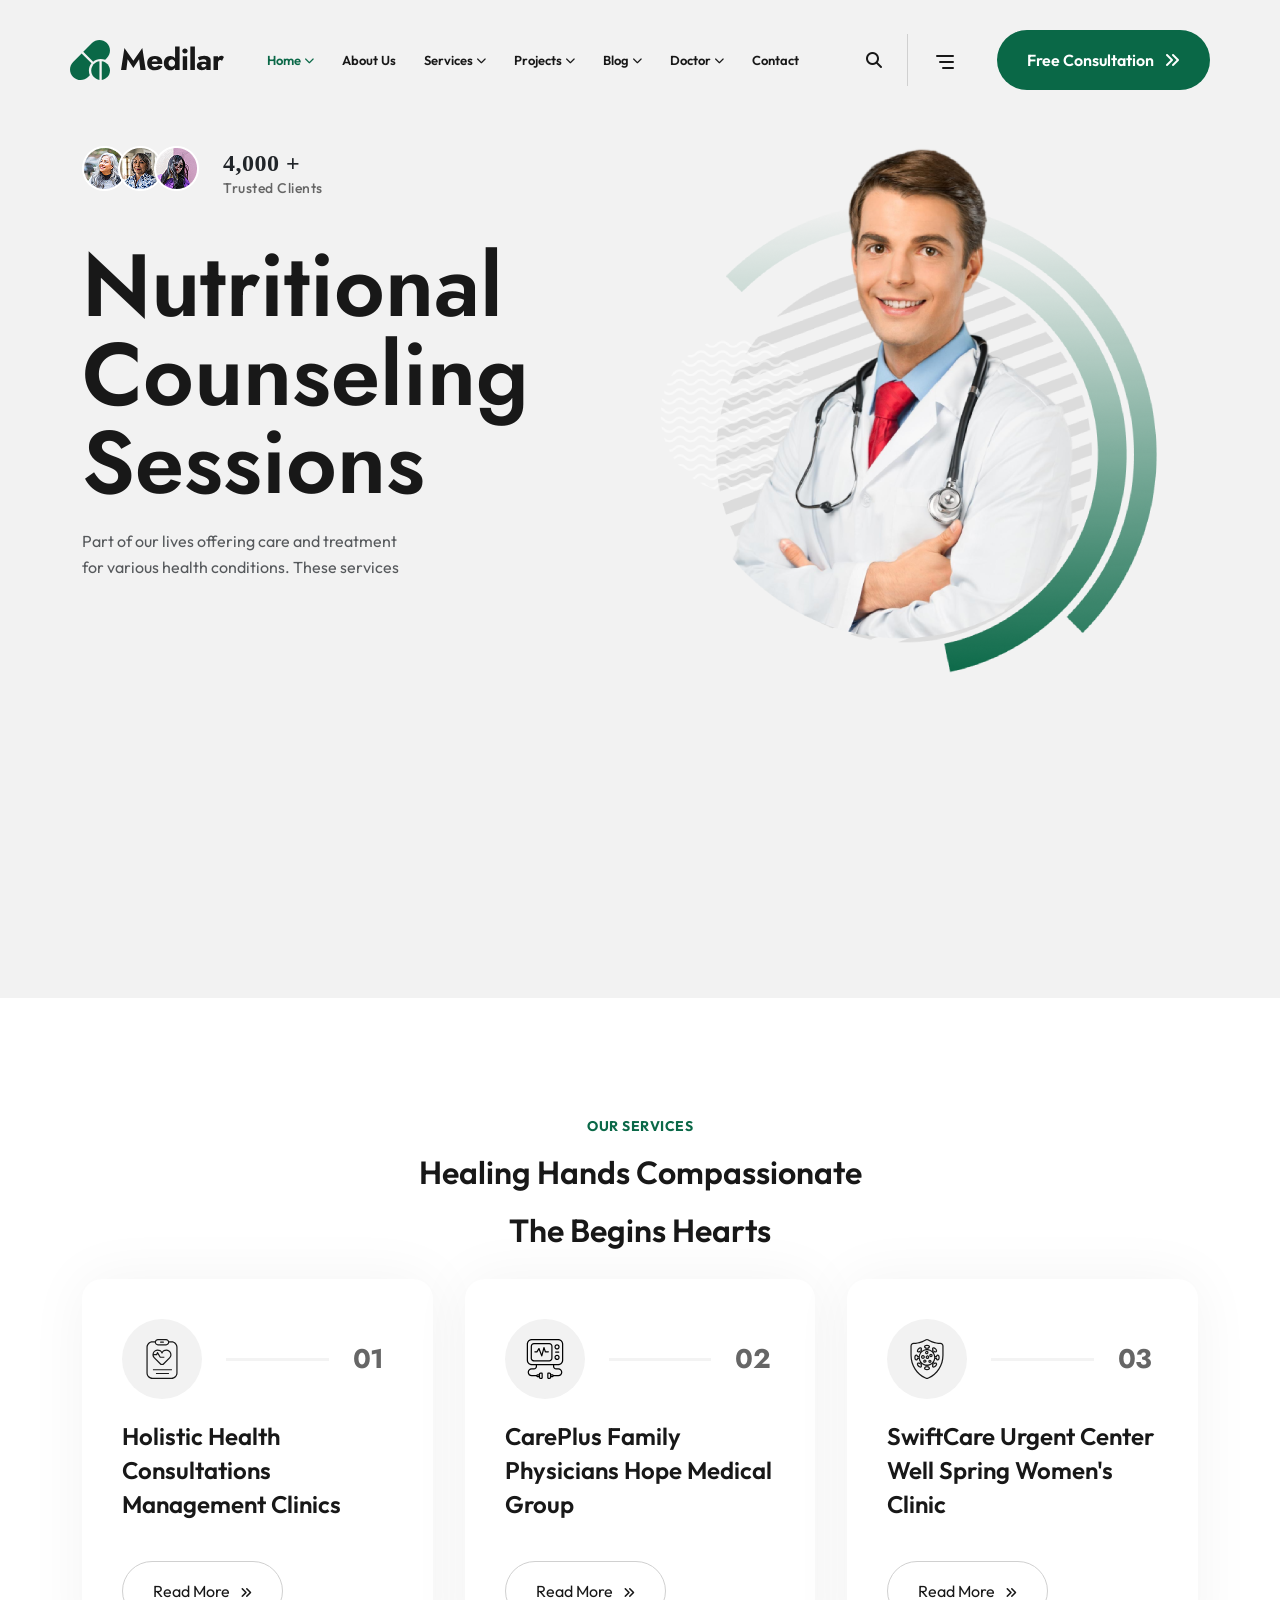
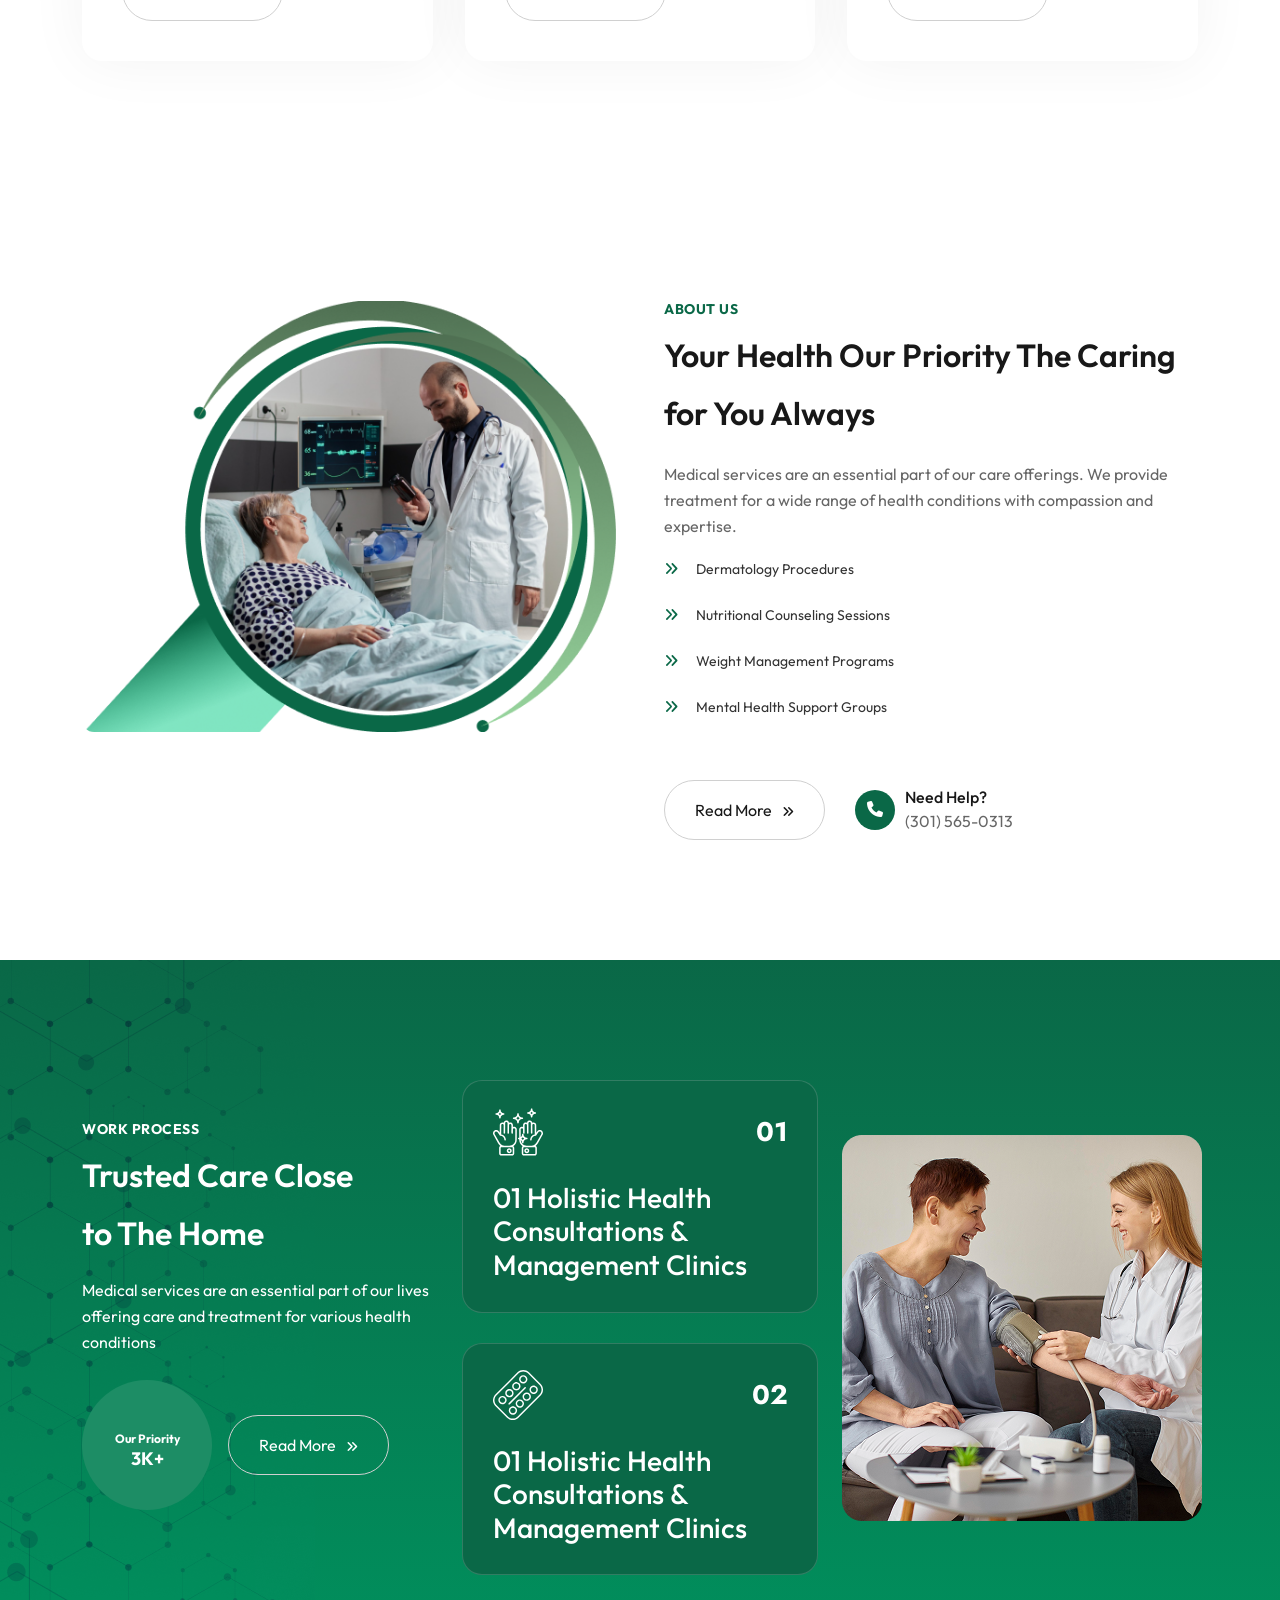
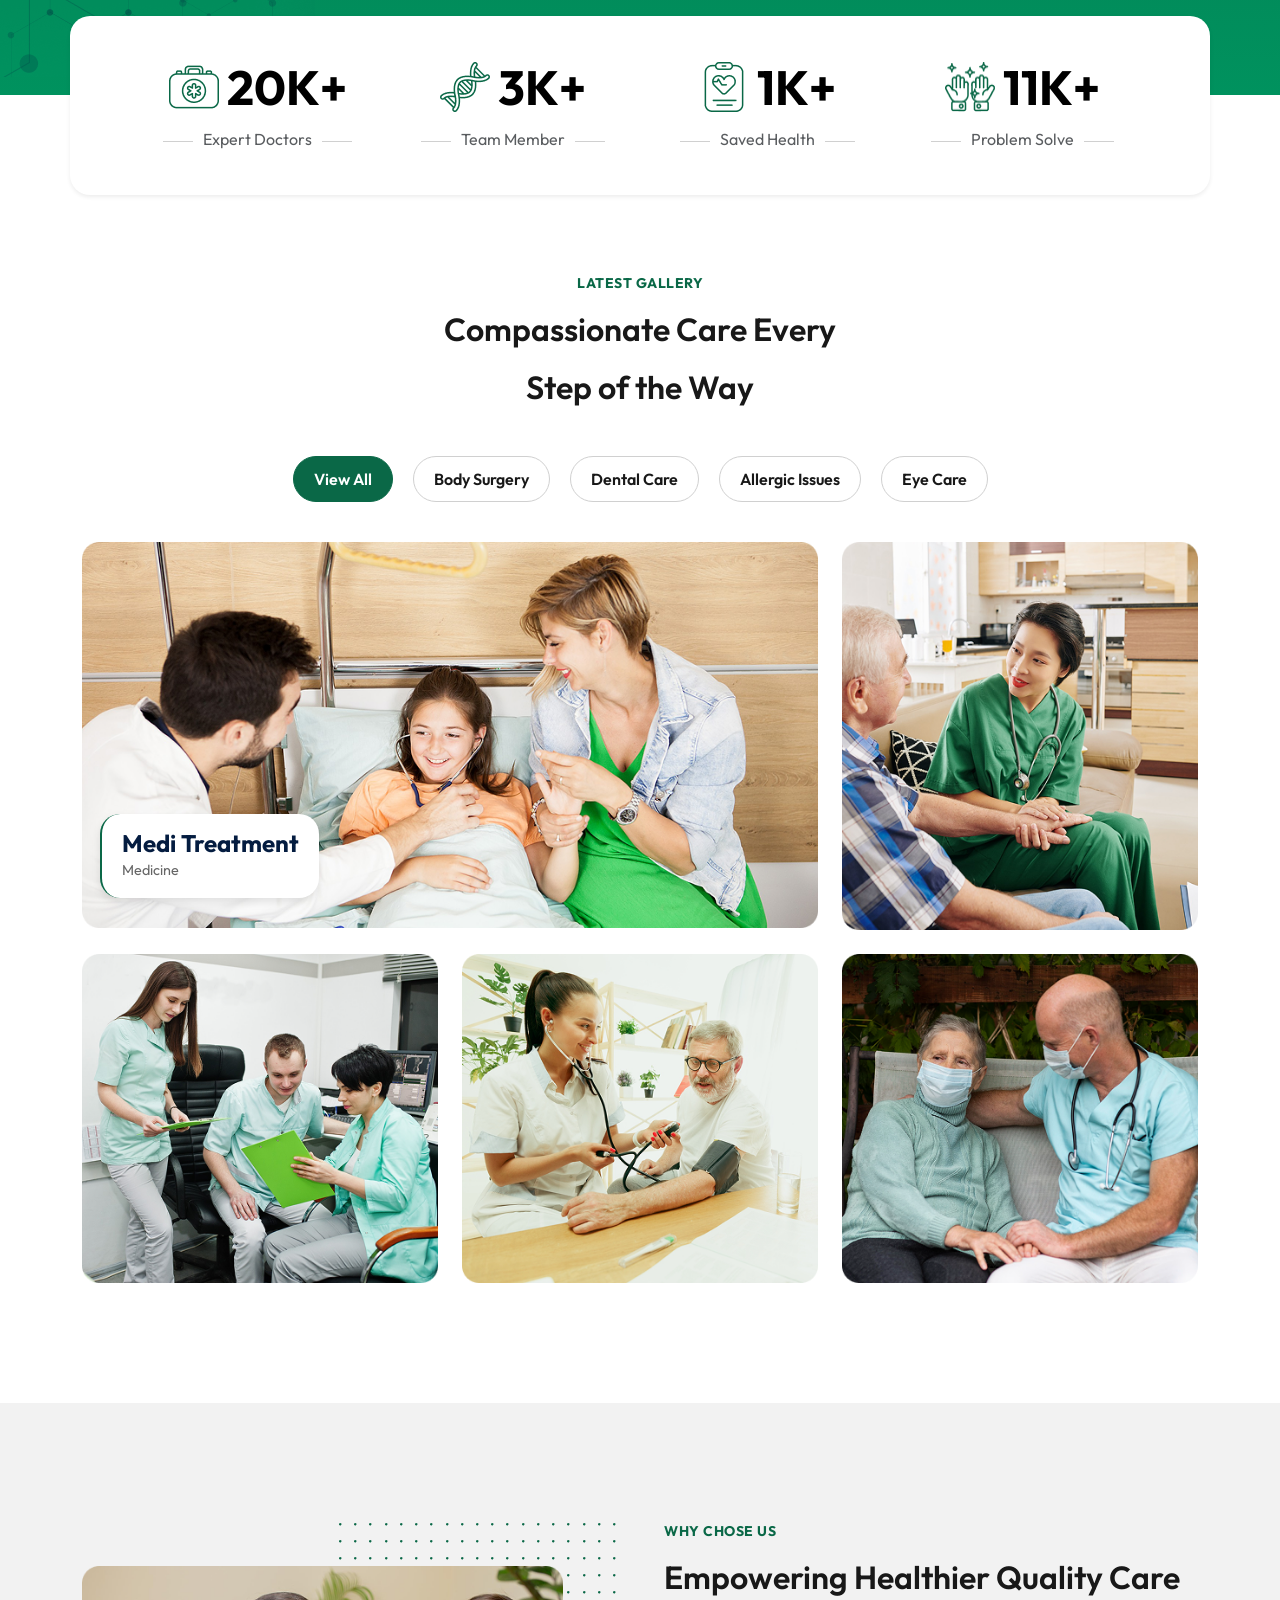
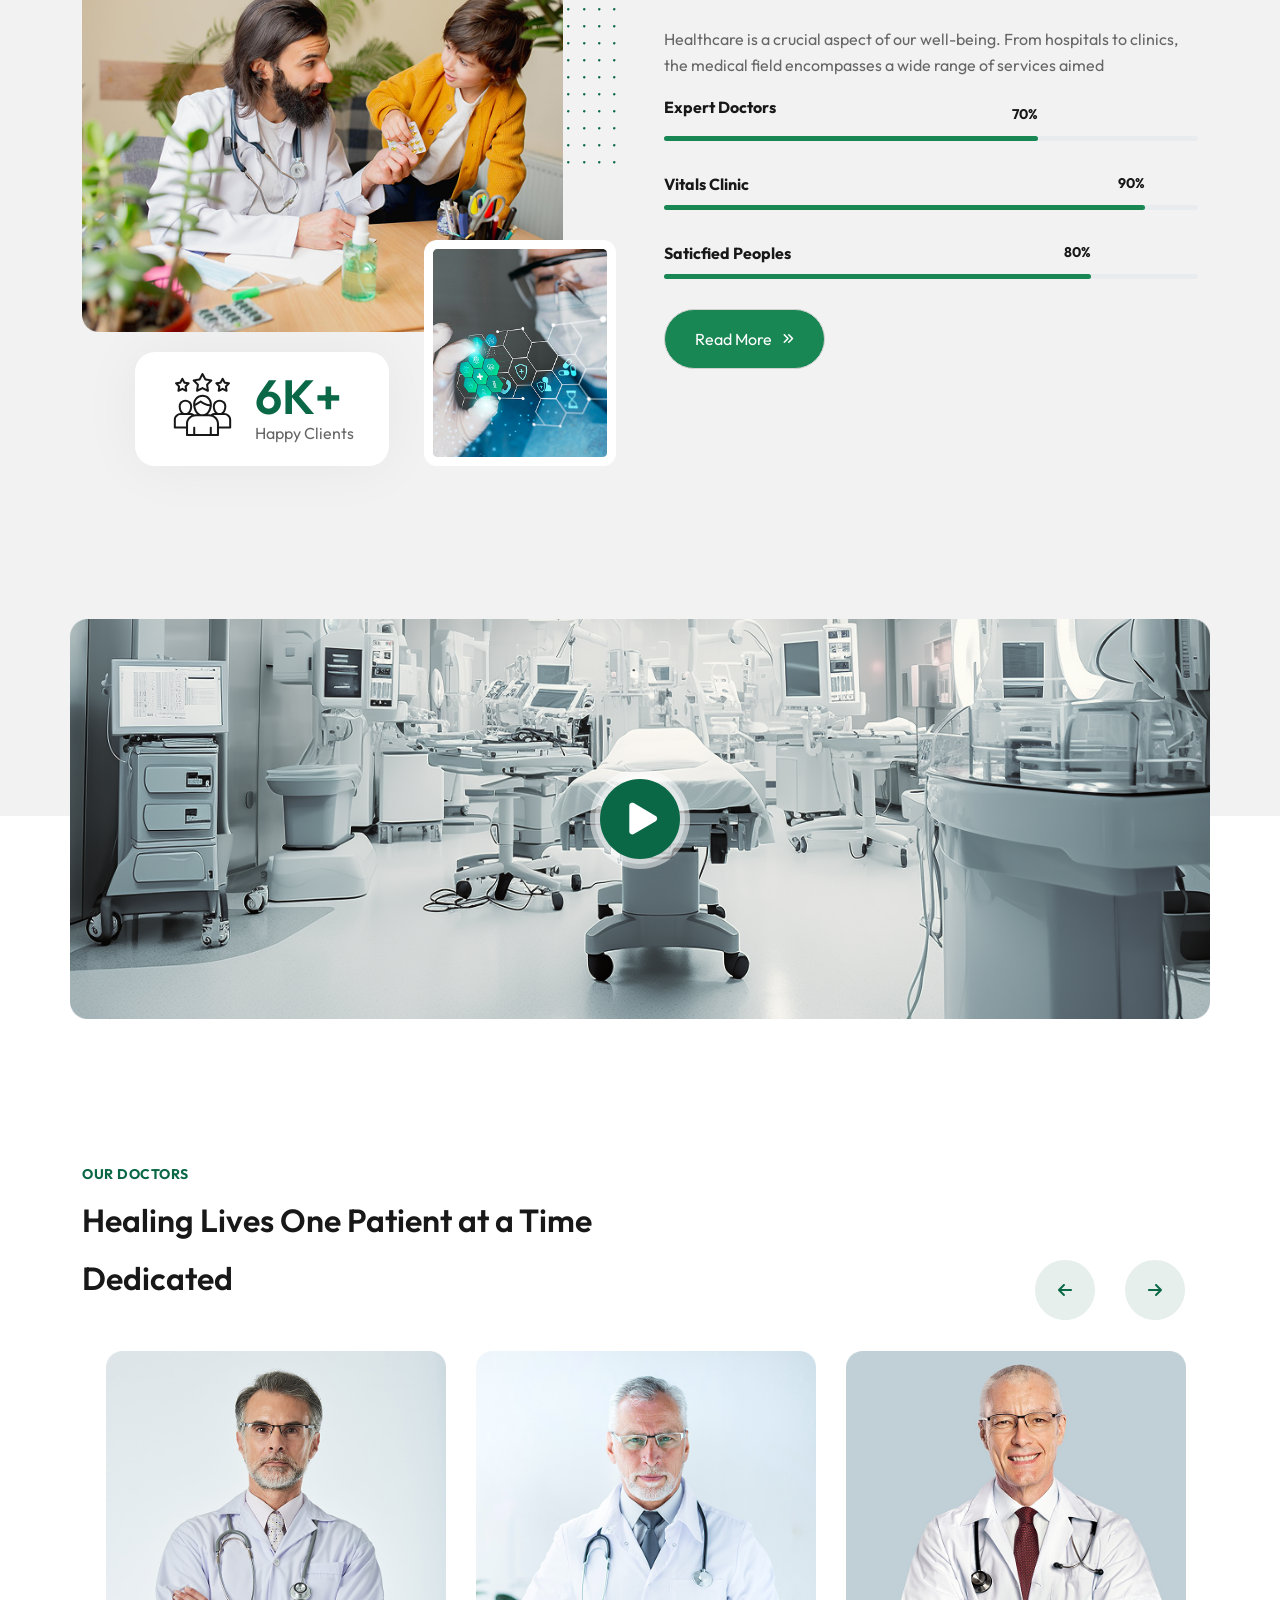
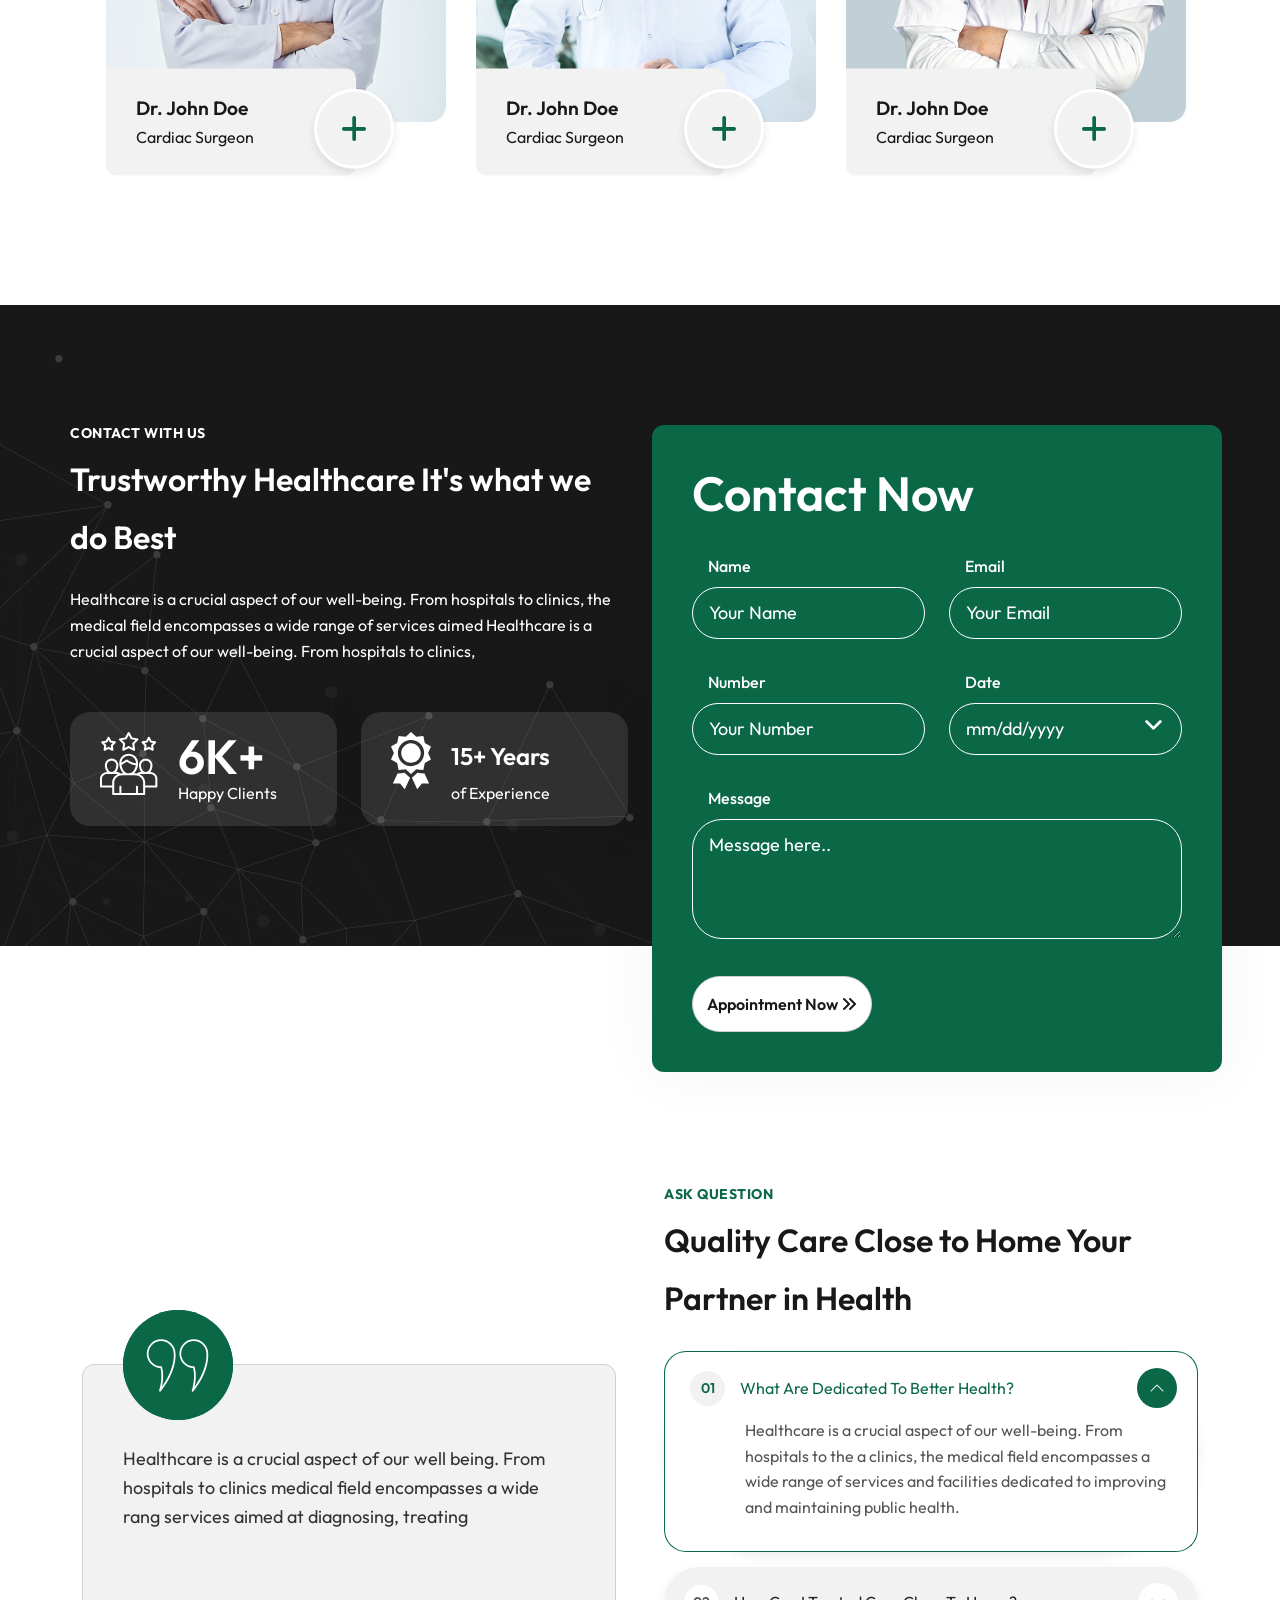
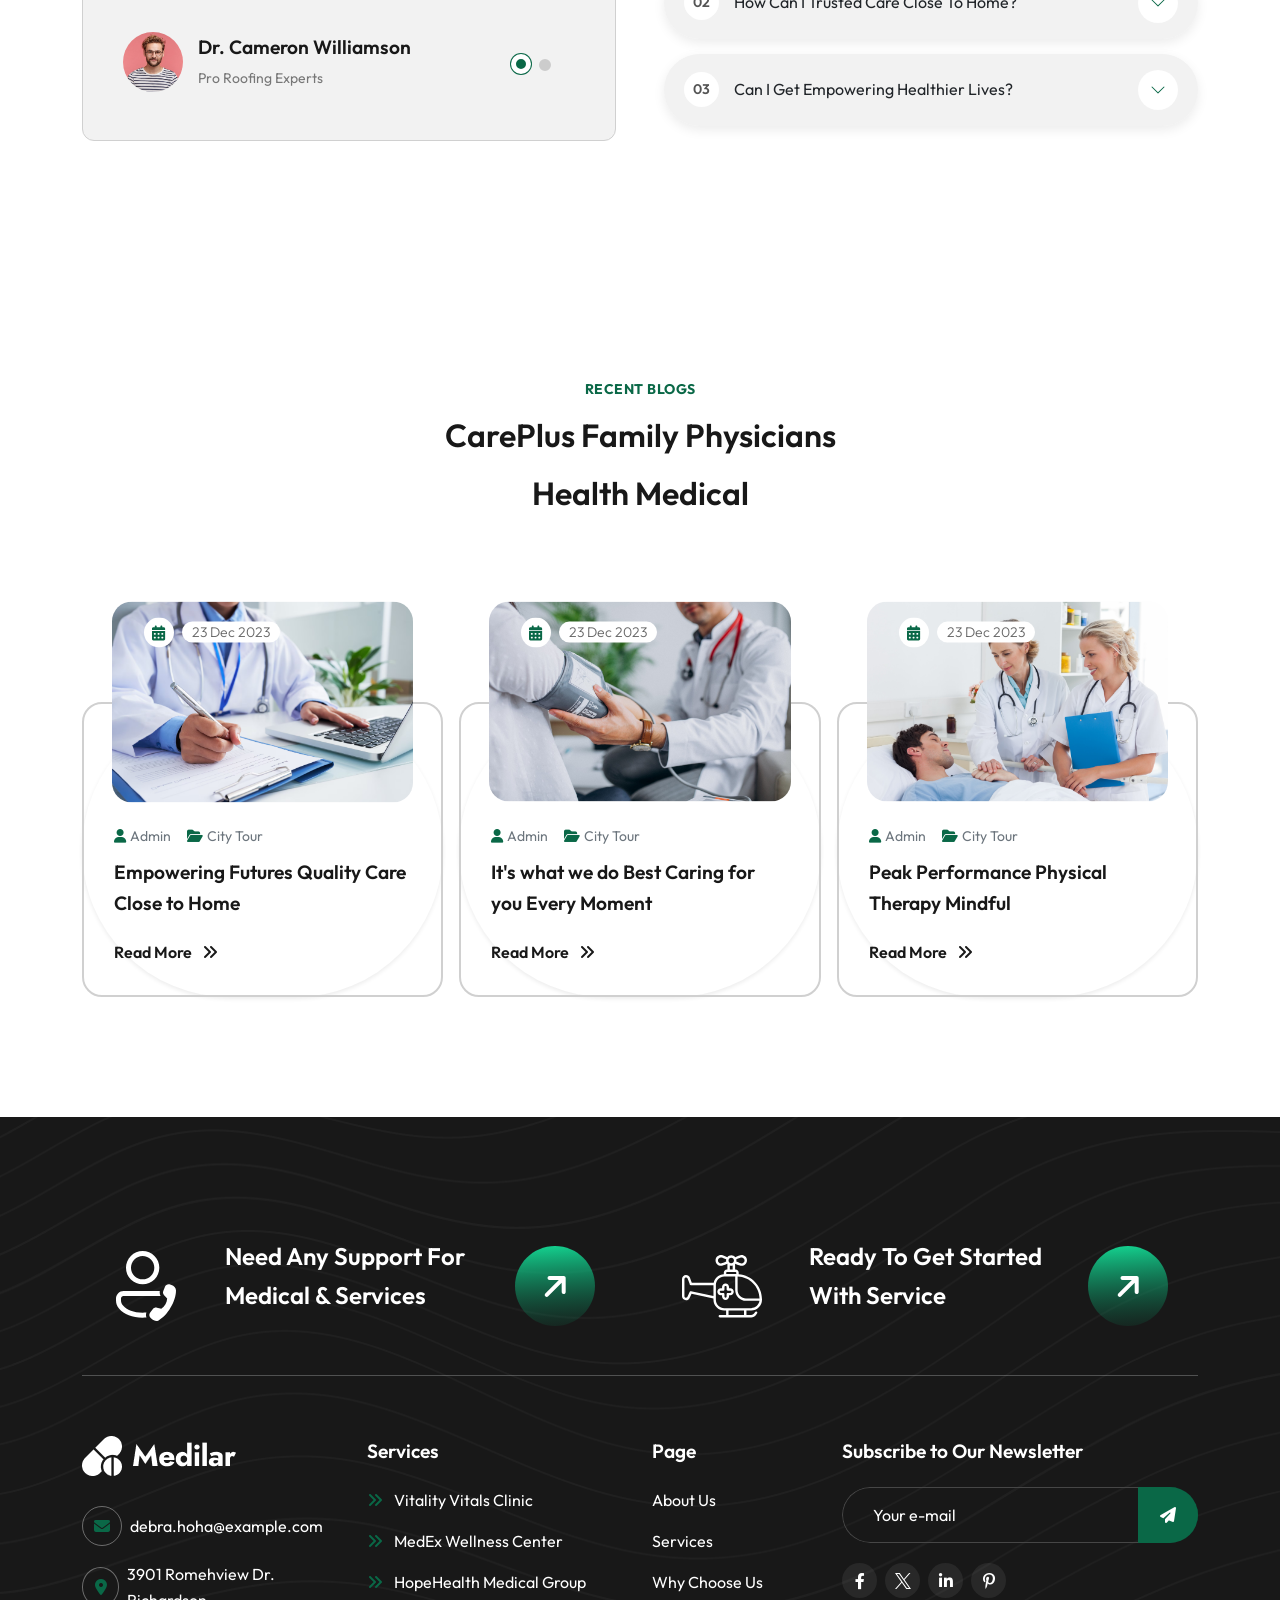
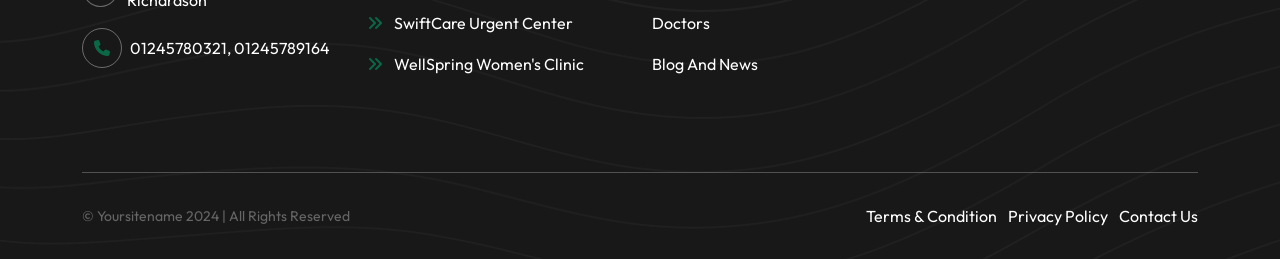
==== commit d9d2e8ad: "Merge pull request #2 from imranertaza/dev_3 working..." ====
--- a/index.html
+++ b/index.html
@@ -1,5 +1,6 @@
 <!DOCTYPE html>
 <html lang="en">
+
 
 <head>
   <!-- Required meta tags -->
@@ -220,7 +221,7 @@
     <!-- Banner section start -->
     <section class="cm-banner-section gray-bg position-relative overflow-hidden custom-wrapper-hover">
       <div class="container-md">
-        <div class="row align-items-center mt-3 gap-md-0 gap-4">
+        <div class="row  mt-3 gap-md-0 gap-4 mt-5 justify-content-between">
 
           <!-- Text Column -->
           <div class="col-md-6">
@@ -235,20 +236,29 @@
               <h5 class="trusted_clients_subtitle">
 
                 <span class="d-block fa-2x text-dark total-client">
-                  4,000+
+                  <span class="fa-2x text-dark total-client counter" data-count="4000">
+                    0
+                  </span>
+                  +
                 </span>
                 Trusted Clients
               </h5>
             </div>
-            <h2 class="banner-title">Nutritional Counseling Sessions</h2>
-            <p class="text-muted">
+            <h2 class="banner-title split-text left">Nutritional Counseling Sessions</h2>
+            <p class="text-muted animate__animated animate__customFadeInLeft">
               Part of our lives offering care and treatment for various health conditions. These services
             </p>
           </div>
           <!-- Image Column -->
-          <div class="col-md-6 mb-4 mb-md-0 image-column">
-            <img class="flip-up" src="assets/img/banner/banner-bg.png" alt="Healthcare Professional"
-              class="img-fluid w-100">
+          <div class="col-md-6 mb-4 mb-md-0 position-relative">
+            <img class="bg-image img-fluid position-absolute top-0"
+              src="assets/img/banner/header_image_background_1.png" alt="">
+            <img class="doctor-image  img-fluid position-absolute" src="assets/img/banner/doctor_2_1.png"
+              alt="">
+
+
+            <!-- <img class="flip-up" src="assets/img/banner/banner-bg.png" alt="Healthcare Professional"
+              class="img-fluid w-100"> -->
           </div>
 
         </div>
@@ -633,7 +643,7 @@
 
       </div>
       <div class="position-absolute container" id="videoContainer">
-        <div class="position-relative">
+        <div class="position-relative flip-up">
           <a id="playVideoBtn" href="https://youtu.be/VifTgRdyRhU?si=EkydL_dyTgVpYDBk"
             class="flip-up vidplay d-block btn btn-link position-absolute top-50 start-50 translate-middle"
             aria-label="paly video button">
--- a/assets/css/style.css
+++ b/assets/css/style.css
@@ -328,7 +328,7 @@
   margin-bottom: 20px;
   font-style: normal;
   font-weight: 600;
-  line-height: 1.5lh;
+  line-height: 58px;
   color: var(--bs-black-color);
 }
 
@@ -367,6 +367,7 @@
   .heading-style5,
   .heading-style6 {
     margin-bottom: 16px;
+    line-height: 1.3lh;
   }
 }
 .description {
@@ -401,6 +402,20 @@
   width: 100%;
   height: 100%;
   overflow: hidden !important;
+}
+
+@keyframes customFadeInLeft {
+  from {
+    transform: translateX(-80px); /* start 80px left */
+    opacity: 0;
+  }
+  to {
+    transform: translateX(0);
+    opacity: 1;
+  }
+}
+.animate__customFadeInLeft {
+  animation: customFadeInLeft 1s ease-out forwards;
 }
 
 /* Form input css */
@@ -1182,6 +1197,7 @@
 /* Banner */
 .cm-banner-section {
   background: #F2F2F2;
+  height: 100vh;
 }
 .cm-banner-section h5 {
   font-size: 1rem;
@@ -1208,6 +1224,10 @@
 }
 .cm-banner-section .trusted_client_img:first-child {
   margin-left: 0 !important;
+}
+.cm-banner-section .doctor-image {
+  top: -8px;
+  left: 30px;
 }
 .cm-banner-section .total-client {
   color: var(--Gray-900, #181818);
@@ -1225,7 +1245,35 @@
   font-size: 14px;
 }
 
+@media screen and (max-width: 1200px) {
+  .cm-banner-section {
+    height: 900px;
+  }
+  .doctor-image {
+    top: -20px !important;
+    left: 22px !important;
+  }
+}
 @media screen and (max-width: 767px) {
+  .cm-banner-section {
+    height: 1000px;
+  }
+  .cm-banner-section .doctor-image {
+    top: -15px;
+    left: 20px;
+  }
+  .cm-banner-section p {
+    width: 100%;
+  }
+}
+@media screen and (max-width: 426px) {
+  .cm-banner-section {
+    height: 850px;
+  }
+  .cm-banner-section .doctor-image {
+    top: -15px;
+    left: 18px;
+  }
   .cm-banner-section p {
     width: 100%;
   }
